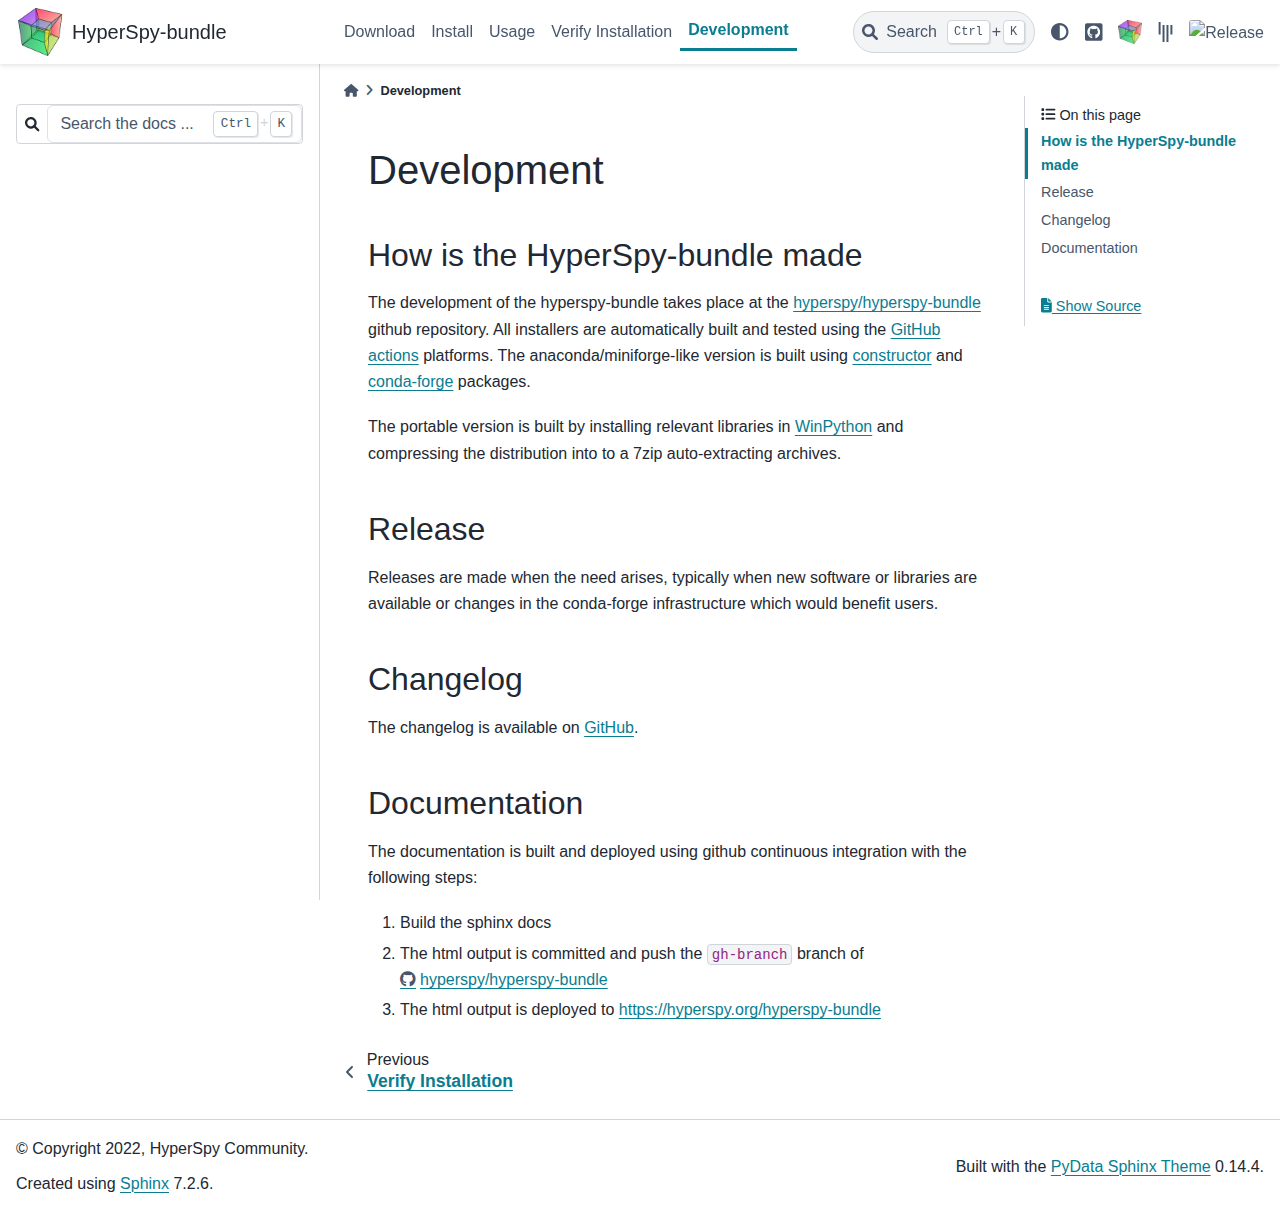
==== contribute.html @ 53e67524 "Update docs build" ====
<!DOCTYPE html>


<html lang="en" data-content_root="./" >

  <head>
    <meta charset="utf-8" />
    <meta name="viewport" content="width=device-width, initial-scale=1.0" /><meta name="viewport" content="width=device-width, initial-scale=1" />

    <title>Development &#8212; hyperspy-bundle  documentation</title>
  
  
  
  <script data-cfasync="false">
    document.documentElement.dataset.mode = localStorage.getItem("mode") || "";
    document.documentElement.dataset.theme = localStorage.getItem("theme") || "light";
  </script>
  
  <!-- Loaded before other Sphinx assets -->
  <link href="_static/styles/theme.css?digest=5b4479735964841361fd" rel="stylesheet" />
<link href="_static/styles/bootstrap.css?digest=5b4479735964841361fd" rel="stylesheet" />
<link href="_static/styles/pydata-sphinx-theme.css?digest=5b4479735964841361fd" rel="stylesheet" />

  
  <link href="_static/vendor/fontawesome/6.1.2/css/all.min.css?digest=5b4479735964841361fd" rel="stylesheet" />
  <link rel="preload" as="font" type="font/woff2" crossorigin href="_static/vendor/fontawesome/6.1.2/webfonts/fa-solid-900.woff2" />
<link rel="preload" as="font" type="font/woff2" crossorigin href="_static/vendor/fontawesome/6.1.2/webfonts/fa-brands-400.woff2" />
<link rel="preload" as="font" type="font/woff2" crossorigin href="_static/vendor/fontawesome/6.1.2/webfonts/fa-regular-400.woff2" />

    <link rel="stylesheet" type="text/css" href="_static/pygments.css?v=a746c00c" />
    <link rel="stylesheet" type="text/css" href="_static/custom-styles.css?v=cebb11ac" />
  
  <!-- Pre-loaded scripts that we'll load fully later -->
  <link rel="preload" as="script" href="_static/scripts/bootstrap.js?digest=5b4479735964841361fd" />
<link rel="preload" as="script" href="_static/scripts/pydata-sphinx-theme.js?digest=5b4479735964841361fd" />
  <script src="_static/vendor/fontawesome/6.1.2/js/all.min.js?digest=5b4479735964841361fd"></script>

    <script src="_static/documentation_options.js?v=5929fcd5"></script>
    <script src="_static/doctools.js?v=888ff710"></script>
    <script src="_static/sphinx_highlight.js?v=dc90522c"></script>
    <script>DOCUMENTATION_OPTIONS.pagename = 'contribute';</script>
    <link rel="icon" href="_static/hyperspy.ico"/>
    <link rel="index" title="Index" href="genindex.html" />
    <link rel="search" title="Search" href="search.html" />
    <link rel="prev" title="Verify Installation" href="verify.html" />
  <meta name="viewport" content="width=device-width, initial-scale=1"/>
  <meta name="docsearch:language" content="en"/>
  </head>
  
  
  <body data-bs-spy="scroll" data-bs-target=".bd-toc-nav" data-offset="180" data-bs-root-margin="0px 0px -60%" data-default-mode="">

  
  
  <a class="skip-link" href="#main-content">Skip to main content</a>
  
  <div id="pst-scroll-pixel-helper"></div>

  
  <button type="button" class="btn rounded-pill" id="pst-back-to-top">
    <i class="fa-solid fa-arrow-up"></i>
    Back to top
  </button>

  
  <input type="checkbox"
          class="sidebar-toggle"
          name="__primary"
          id="__primary"/>
  <label class="overlay overlay-primary" for="__primary"></label>
  
  <input type="checkbox"
          class="sidebar-toggle"
          name="__secondary"
          id="__secondary"/>
  <label class="overlay overlay-secondary" for="__secondary"></label>
  
  <div class="search-button__wrapper">
    <div class="search-button__overlay"></div>
    <div class="search-button__search-container">
<form class="bd-search d-flex align-items-center"
      action="search.html"
      method="get">
  <i class="fa-solid fa-magnifying-glass"></i>
  <input type="search"
         class="form-control"
         name="q"
         id="search-input"
         placeholder="Search the docs ..."
         aria-label="Search the docs ..."
         autocomplete="off"
         autocorrect="off"
         autocapitalize="off"
         spellcheck="false"/>
  <span class="search-button__kbd-shortcut"><kbd class="kbd-shortcut__modifier">Ctrl</kbd>+<kbd>K</kbd></span>
</form></div>
  </div>
  
    <nav class="bd-header navbar navbar-expand-lg bd-navbar">
<div class="bd-header__inner bd-page-width">
  <label class="sidebar-toggle primary-toggle" for="__primary">
    <span class="fa-solid fa-bars"></span>
  </label>
  
  
  <div class="col-lg-3 navbar-header-items__start">
    
      <div class="navbar-item">

  

<a class="navbar-brand logo" href="index.html">
  
  
  
  
  
    
    
      
    
    
    <img src="_static/hyperspy_logo.png" class="logo__image only-light" alt=""/>
    <script>document.write(`<img src="_static/hyperspy_logo.png" class="logo__image only-dark" alt=""/>`);</script>
  
  
    <p class="title logo__title">HyperSpy-bundle</p>
  
</a></div>
    
  </div>
  
  <div class="col-lg-9 navbar-header-items">
    
    <div class="me-auto navbar-header-items__center">
      
        <div class="navbar-item">
<nav class="navbar-nav">
  <p class="sidebar-header-items__title"
     role="heading"
     aria-level="1"
     aria-label="Site Navigation">
    Site Navigation
  </p>
  <ul class="bd-navbar-elements navbar-nav">
    
                    <li class="nav-item">
                      <a class="nav-link nav-internal" href="download.html">
                        Download
                      </a>
                    </li>
                

                    <li class="nav-item">
                      <a class="nav-link nav-internal" href="install.html">
                        Install
                      </a>
                    </li>
                

                    <li class="nav-item">
                      <a class="nav-link nav-internal" href="usage.html">
                        Usage
                      </a>
                    </li>
                

                    <li class="nav-item">
                      <a class="nav-link nav-internal" href="verify.html">
                        Verify Installation
                      </a>
                    </li>
                

                    <li class="nav-item current active">
                      <a class="nav-link nav-internal" href="#">
                        Development
                      </a>
                    </li>
                
  </ul>
</nav></div>
      
    </div>
    
    
    <div class="navbar-header-items__end">
      
        <div class="navbar-item navbar-persistent--container">
          

 <script>
 document.write(`
   <button class="btn navbar-btn search-button-field search-button__button" title="Search" aria-label="Search" data-bs-placement="bottom" data-bs-toggle="tooltip">
    <i class="fa-solid fa-magnifying-glass"></i>
    <span class="search-button__default-text">Search</span>
    <span class="search-button__kbd-shortcut"><kbd class="kbd-shortcut__modifier">Ctrl</kbd>+<kbd class="kbd-shortcut__modifier">K</kbd></span>
   </button>
 `);
 </script>
        </div>
      
      
        <div class="navbar-item">

<script>
document.write(`
  <button class="btn btn-sm navbar-btn theme-switch-button" title="light/dark" aria-label="light/dark" data-bs-placement="bottom" data-bs-toggle="tooltip">
    <span class="theme-switch nav-link" data-mode="light"><i class="fa-solid fa-sun fa-lg"></i></span>
    <span class="theme-switch nav-link" data-mode="dark"><i class="fa-solid fa-moon fa-lg"></i></span>
    <span class="theme-switch nav-link" data-mode="auto"><i class="fa-solid fa-circle-half-stroke fa-lg"></i></span>
  </button>
`);
</script></div>
      
        <div class="navbar-item"><ul class="navbar-icon-links navbar-nav"
    aria-label="Icon Links">
        <li class="nav-item">
          
          
          
          
          
          
          
          
          <a href="https://github.com/hyperspy/hyperspy-bundle" title="GitHub" class="nav-link" rel="noopener" target="_blank" data-bs-toggle="tooltip" data-bs-placement="bottom"><span><i class="fa-brands fa-square-github fa-lg" aria-hidden="true"></i></span>
            <span class="sr-only">GitHub</span></a>
        </li>
        <li class="nav-item">
          
          
          
          
          
          
          
          
          <a href="https://hyperspy.org" title="HyperSpy" class="nav-link" rel="noopener" target="_blank" data-bs-toggle="tooltip" data-bs-placement="bottom"><img src="_static/hyperspy.ico" class="icon-link-image" alt="HyperSpy"/></a>
        </li>
        <li class="nav-item">
          
          
          
          
          
          
          
          
          <a href="https://gitter.im/hyperspy/hyperspy" title="Gitter" class="nav-link" rel="noopener" target="_blank" data-bs-toggle="tooltip" data-bs-placement="bottom"><span><i class="fab fa-gitter fa-lg" aria-hidden="true"></i></span>
            <span class="sr-only">Gitter</span></a>
        </li>
        <li class="nav-item">
          
          
          
          
          
          
          
          
          <a href="https://github.com/hyperspy/hyperspy-bundle/releases" title="Release" class="nav-link" rel="noopener" target="_blank" data-bs-toggle="tooltip" data-bs-placement="bottom"><img src="https://img.shields.io/github/v/release/hyperspy/hyperspy-bundle" class="icon-link-image" alt="Release"/></a>
        </li>
</ul></div>
      
    </div>
    
  </div>
  
  
    <div class="navbar-persistent--mobile">

 <script>
 document.write(`
   <button class="btn navbar-btn search-button-field search-button__button" title="Search" aria-label="Search" data-bs-placement="bottom" data-bs-toggle="tooltip">
    <i class="fa-solid fa-magnifying-glass"></i>
    <span class="search-button__default-text">Search</span>
    <span class="search-button__kbd-shortcut"><kbd class="kbd-shortcut__modifier">Ctrl</kbd>+<kbd class="kbd-shortcut__modifier">K</kbd></span>
   </button>
 `);
 </script>
    </div>
  

  
    <label class="sidebar-toggle secondary-toggle" for="__secondary" tabindex="0">
      <span class="fa-solid fa-outdent"></span>
    </label>
  
</div>

    </nav>
  
  <div class="bd-container">
    <div class="bd-container__inner bd-page-width">
      
      <div class="bd-sidebar-primary bd-sidebar">
        

  
  <div class="sidebar-header-items sidebar-primary__section">
    
    
      <div class="sidebar-header-items__center">
        
          <div class="navbar-item">
<nav class="navbar-nav">
  <p class="sidebar-header-items__title"
     role="heading"
     aria-level="1"
     aria-label="Site Navigation">
    Site Navigation
  </p>
  <ul class="bd-navbar-elements navbar-nav">
    
                    <li class="nav-item">
                      <a class="nav-link nav-internal" href="download.html">
                        Download
                      </a>
                    </li>
                

                    <li class="nav-item">
                      <a class="nav-link nav-internal" href="install.html">
                        Install
                      </a>
                    </li>
                

                    <li class="nav-item">
                      <a class="nav-link nav-internal" href="usage.html">
                        Usage
                      </a>
                    </li>
                

                    <li class="nav-item">
                      <a class="nav-link nav-internal" href="verify.html">
                        Verify Installation
                      </a>
                    </li>
                

                    <li class="nav-item current active">
                      <a class="nav-link nav-internal" href="#">
                        Development
                      </a>
                    </li>
                
  </ul>
</nav></div>
        
      </div>
    
    
    
      <div class="sidebar-header-items__end">
        
          <div class="navbar-item">

<script>
document.write(`
  <button class="btn btn-sm navbar-btn theme-switch-button" title="light/dark" aria-label="light/dark" data-bs-placement="bottom" data-bs-toggle="tooltip">
    <span class="theme-switch nav-link" data-mode="light"><i class="fa-solid fa-sun fa-lg"></i></span>
    <span class="theme-switch nav-link" data-mode="dark"><i class="fa-solid fa-moon fa-lg"></i></span>
    <span class="theme-switch nav-link" data-mode="auto"><i class="fa-solid fa-circle-half-stroke fa-lg"></i></span>
  </button>
`);
</script></div>
        
          <div class="navbar-item"><ul class="navbar-icon-links navbar-nav"
    aria-label="Icon Links">
        <li class="nav-item">
          
          
          
          
          
          
          
          
          <a href="https://github.com/hyperspy/hyperspy-bundle" title="GitHub" class="nav-link" rel="noopener" target="_blank" data-bs-toggle="tooltip" data-bs-placement="bottom"><span><i class="fa-brands fa-square-github fa-lg" aria-hidden="true"></i></span>
            <span class="sr-only">GitHub</span></a>
        </li>
        <li class="nav-item">
          
          
          
          
          
          
          
          
          <a href="https://hyperspy.org" title="HyperSpy" class="nav-link" rel="noopener" target="_blank" data-bs-toggle="tooltip" data-bs-placement="bottom"><img src="_static/hyperspy.ico" class="icon-link-image" alt="HyperSpy"/></a>
        </li>
        <li class="nav-item">
          
          
          
          
          
          
          
          
          <a href="https://gitter.im/hyperspy/hyperspy" title="Gitter" class="nav-link" rel="noopener" target="_blank" data-bs-toggle="tooltip" data-bs-placement="bottom"><span><i class="fab fa-gitter fa-lg" aria-hidden="true"></i></span>
            <span class="sr-only">Gitter</span></a>
        </li>
        <li class="nav-item">
          
          
          
          
          
          
          
          
          <a href="https://github.com/hyperspy/hyperspy-bundle/releases" title="Release" class="nav-link" rel="noopener" target="_blank" data-bs-toggle="tooltip" data-bs-placement="bottom"><img src="https://img.shields.io/github/v/release/hyperspy/hyperspy-bundle" class="icon-link-image" alt="Release"/></a>
        </li>
</ul></div>
        
      </div>
    
  </div>
  
    <div class="sidebar-primary-items__start sidebar-primary__section">
        <div class="sidebar-primary-item">
<form class="bd-search d-flex align-items-center"
      action="search.html"
      method="get">
  <i class="fa-solid fa-magnifying-glass"></i>
  <input type="search"
         class="form-control"
         name="q"
         id="search-input"
         placeholder="Search the docs ..."
         aria-label="Search the docs ..."
         autocomplete="off"
         autocorrect="off"
         autocapitalize="off"
         spellcheck="false"/>
  <span class="search-button__kbd-shortcut"><kbd class="kbd-shortcut__modifier">Ctrl</kbd>+<kbd>K</kbd></span>
</form></div>
    </div>
  
  
  <div class="sidebar-primary-items__end sidebar-primary__section">
  </div>
  
  <div id="rtd-footer-container"></div>


      </div>
      
      <main id="main-content" class="bd-main">
        
        
          <div class="bd-content">
            <div class="bd-article-container">
              
              <div class="bd-header-article">
<div class="header-article-items header-article__inner">
  
    <div class="header-article-items__start">
      
        <div class="header-article-item">



<nav aria-label="Breadcrumb">
  <ul class="bd-breadcrumbs">
    
    <li class="breadcrumb-item breadcrumb-home">
      <a href="index.html" class="nav-link" aria-label="Home">
        <i class="fa-solid fa-home"></i>
      </a>
    </li>
    <li class="breadcrumb-item active" aria-current="page">Development</li>
  </ul>
</nav>
</div>
      
    </div>
  
  
</div>
</div>
              
              
              
                
<div id="searchbox"></div>
                <article class="bd-article" role="main">
                  
  <section id="development">
<span id="contribute-label"></span><h1>Development<a class="headerlink" href="#development" title="Link to this heading">#</a></h1>
<section id="how-is-the-hyperspy-bundle-made">
<h2>How is the HyperSpy-bundle made<a class="headerlink" href="#how-is-the-hyperspy-bundle-made" title="Link to this heading">#</a></h2>
<p>The development of the hyperspy-bundle takes place at the
<a class="reference external" href="https://github.com/hyperspy/hyperspy-bundle">hyperspy/hyperspy-bundle</a> github
repository.
All installers are automatically built and tested using the
<a class="reference external" href="https://github.com/hyperspy/hyperspy-bundle/actions">GitHub actions</a> platforms.
The anaconda/miniforge-like version is built using
<a class="reference external" href="https://github.com/conda/constructor">constructor</a> and
<a class="reference external" href="https://conda-forge.org/">conda-forge</a> packages.</p>
<p>The portable version is built by installing relevant libraries in
<a class="reference external" href="https://winpython.github.io/">WinPython</a> and compressing the distribution into to a 7zip auto-extracting archives.</p>
</section>
<section id="release">
<h2>Release<a class="headerlink" href="#release" title="Link to this heading">#</a></h2>
<p>Releases are made when the need arises, typically when new software or libraries are
available or changes in the conda-forge infrastructure which would benefit users.</p>
</section>
<section id="changelog">
<h2>Changelog<a class="headerlink" href="#changelog" title="Link to this heading">#</a></h2>
<p>The changelog is available on <a class="reference external" href="https://github.com/hyperspy/hyperspy-bundle/releases">GitHub</a>.</p>
</section>
<section id="documentation">
<h2>Documentation<a class="headerlink" href="#documentation" title="Link to this heading">#</a></h2>
<p>The documentation is built and deployed using github continuous integration with the following steps:</p>
<ol class="arabic simple">
<li><p>Build the sphinx docs</p></li>
<li><p>The html output is committed and push the <code class="docutils literal notranslate"><span class="pre">gh-branch</span></code> branch of <a class="github reference external" href="https://github.com/hyperspy/hyperspy-bundle">hyperspy/hyperspy-bundle</a></p></li>
<li><p>The html output is deployed to <a class="reference external" href="https://hyperspy.org/hyperspy-bundle">https://hyperspy.org/hyperspy-bundle</a></p></li>
</ol>
</section>
</section>


                </article>
              
              
              
              
              
                <footer class="prev-next-footer">
                  
<div class="prev-next-area">
    <a class="left-prev"
       href="verify.html"
       title="previous page">
      <i class="fa-solid fa-angle-left"></i>
      <div class="prev-next-info">
        <p class="prev-next-subtitle">previous</p>
        <p class="prev-next-title">Verify Installation</p>
      </div>
    </a>
</div>
                </footer>
              
            </div>
            
            
              
                <div class="bd-sidebar-secondary bd-toc"><div class="sidebar-secondary-items sidebar-secondary__inner">

  <div class="sidebar-secondary-item">

  <div class="page-toc tocsection onthispage">
    <i class="fa-solid fa-list"></i> On this page
  </div>
  <nav class="bd-toc-nav page-toc">
    <ul class="visible nav section-nav flex-column">
<li class="toc-h2 nav-item toc-entry"><a class="reference internal nav-link" href="#how-is-the-hyperspy-bundle-made">How is the HyperSpy-bundle made</a></li>
<li class="toc-h2 nav-item toc-entry"><a class="reference internal nav-link" href="#release">Release</a></li>
<li class="toc-h2 nav-item toc-entry"><a class="reference internal nav-link" href="#changelog">Changelog</a></li>
<li class="toc-h2 nav-item toc-entry"><a class="reference internal nav-link" href="#documentation">Documentation</a></li>
</ul>
  </nav></div>

  <div class="sidebar-secondary-item">

  <div class="tocsection sourcelink">
    <a href="_sources/contribute.rst.txt">
      <i class="fa-solid fa-file-lines"></i> Show Source
    </a>
  </div>
</div>

</div></div>
              
            
          </div>
          <footer class="bd-footer-content">
            
          </footer>
        
      </main>
    </div>
  </div>
  
  <!-- Scripts loaded after <body> so the DOM is not blocked -->
  <script src="_static/scripts/bootstrap.js?digest=5b4479735964841361fd"></script>
<script src="_static/scripts/pydata-sphinx-theme.js?digest=5b4479735964841361fd"></script>

  <footer class="bd-footer">
<div class="bd-footer__inner bd-page-width">
  
    <div class="footer-items__start">
      
        <div class="footer-item">

  <p class="copyright">
    
      © Copyright 2022, HyperSpy Community.
      <br/>
    
  </p>
</div>
      
        <div class="footer-item">

  <p class="sphinx-version">
    Created using <a href="https://www.sphinx-doc.org/">Sphinx</a> 7.2.6.
    <br/>
  </p>
</div>
      
    </div>
  
  
  
    <div class="footer-items__end">
      
        <div class="footer-item">
<p class="theme-version">
  Built with the <a href="https://pydata-sphinx-theme.readthedocs.io/en/stable/index.html">PyData Sphinx Theme</a> 0.14.4.
</p></div>
      
    </div>
  
</div>

  </footer>
  </body>
</html>
---- _static/styles/theme.css ----
/* Provided by Sphinx's 'basic' theme, and included in the final set of assets */
@import "../basic.css";
---- _static/styles/pydata-sphinx-theme.css ----
html{--pst-header-height:4rem;--pst-header-article-height:calc(var(--pst-header-height)*2/3);--pst-sidebar-secondary:17rem;--pst-font-size-base:1rem;--pst-font-size-h1:2.5rem;--pst-font-size-h2:2rem;--pst-font-size-h3:1.75rem;--pst-font-size-h4:1.5rem;--pst-font-size-h5:1.25rem;--pst-font-size-h6:1.1rem;--pst-font-size-milli:0.9rem;--pst-sidebar-font-size:0.9rem;--pst-sidebar-font-size-mobile:1.1rem;--pst-sidebar-header-font-size:1.2rem;--pst-sidebar-header-font-weight:600;--pst-admonition-font-weight-heading:600;--pst-font-weight-caption:300;--pst-font-weight-heading:400;--pst-font-family-base-system:-apple-system,BlinkMacSystemFont,Segoe UI,"Helvetica Neue",Arial,sans-serif,Apple Color Emoji,Segoe UI Emoji,Segoe UI Symbol;--pst-font-family-monospace-system:"SFMono-Regular",Menlo,Consolas,Monaco,Liberation Mono,Lucida Console,monospace;--pst-font-family-base:var(--pst-font-family-base-system);--pst-font-family-heading:var(--pst-font-family-base-system);--pst-font-family-monospace:var(--pst-font-family-monospace-system);--pst-font-size-icon:1.5rem;--pst-icon-check-circle:"";--pst-icon-info-circle:"";--pst-icon-exclamation-triangle:"";--pst-icon-exclamation-circle:"";--pst-icon-times-circle:"";--pst-icon-lightbulb:"";--pst-icon-download:"";--pst-icon-angle-left:"";--pst-icon-angle-right:"";--pst-icon-external-link:"";--pst-icon-search-minus:"";--pst-icon-github:"";--pst-icon-gitlab:"";--pst-icon-share:"";--pst-icon-bell:"";--pst-icon-pencil:"";--pst-breadcrumb-divider:"";--pst-icon-admonition-default:var(--pst-icon-bell);--pst-icon-admonition-note:var(--pst-icon-info-circle);--pst-icon-admonition-attention:var(--pst-icon-exclamation-circle);--pst-icon-admonition-caution:var(--pst-icon-exclamation-triangle);--pst-icon-admonition-warning:var(--pst-icon-exclamation-triangle);--pst-icon-admonition-danger:var(--pst-icon-exclamation-triangle);--pst-icon-admonition-error:var(--pst-icon-times-circle);--pst-icon-admonition-hint:var(--pst-icon-lightbulb);--pst-icon-admonition-tip:var(--pst-icon-lightbulb);--pst-icon-admonition-important:var(--pst-icon-exclamation-circle);--pst-icon-admonition-seealso:var(--pst-icon-share);--pst-icon-admonition-todo:var(--pst-icon-pencil);--pst-icon-versionmodified-default:var(--pst-icon-exclamation-circle);--pst-icon-versionmodified-added:var(--pst-icon-exclamation-circle);--pst-icon-versionmodified-changed:var(--pst-icon-exclamation-circle);--pst-icon-versionmodified-deprecated:var(--pst-icon-exclamation-circle);font-size:var(--pst-font-size-base);scroll-padding-top:calc(var(--pst-header-height) + 1rem)}body{background-color:var(--pst-color-background);color:var(--pst-color-text-base);display:flex;flex-direction:column;font-family:var(--pst-font-family-base);font-weight:400;line-height:1.65;min-height:100vh}body::-webkit-scrollbar-track{background:var(--pst-color-background)}p{color:var(--pst-color-text-base);font-size:1em;margin-bottom:1.15rem}p.rubric{border-bottom:1px solid var(--pst-color-border)}p.centered{text-align:center}a{word-wrap:break-word;color:var(--pst-color-link);text-decoration:underline;text-decoration-thickness:max(1px,.0625rem);text-underline-offset:.1578em}a:hover{text-decoration-skip:none;color:var(--pst-color-link-hover);text-decoration-skip-ink:none;text-decoration-thickness:max(3px,.1875rem,.12em)}a:active,a:visited{color:var(--pst-color-link)}a:visited:hover{color:var(--pst-color-link-hover)}a:focus-visible{outline:2px solid var(--pst-color-accent)}a.headerlink{color:var(--pst-color-secondary);font-size:.8em;margin-left:.2em;opacity:.7;padding:0 4px;text-decoration:none;transition:all .2s ease-out;user-select:none}a.headerlink:hover{opacity:1}a.github:before,a.gitlab:before{color:var(--pst-color-text-muted);font:var(--fa-font-brands);margin-right:.25rem}a.github:before{content:var(--pst-icon-github)}a.gitlab:before{content:var(--pst-icon-gitlab)}.heading-style,h1,h2,h3,h4,h5,h6{font-family:var(--pst-font-family-heading);font-weight:var(--pst-font-weight-heading);line-height:1.15;margin:2.75rem 0 1.05rem}h1{font-size:var(--pst-font-size-h1);margin-top:0}h1,h2{color:var(--pst-heading-color)}h2{font-size:var(--pst-font-size-h2)}h3{font-size:var(--pst-font-size-h3)}h3,h4{color:var(--pst-heading-color)}h4{font-size:var(--pst-font-size-h4)}h5{font-size:var(--pst-font-size-h5)}h5,h6{color:var(--pst-color-text-base)}h6{font-size:var(--pst-font-size-h6)}.text_small,small{font-size:var(--pst-font-size-milli)}hr{border:0;border-top:1px solid var(--pst-color-border)}code,kbd,pre,samp{font-family:var(--pst-font-family-monospace)}kbd{background-color:var(--pst-color-on-background);color:var(--pst-color-text-muted)}kbd:not(.compound){border:1px solid var(--pst-color-border);box-shadow:1px 1px 1px var(--pst-color-shadow);margin:0 .1rem;padding:.1rem .4rem}code{color:var(--pst-color-inline-code)}pre{background-color:var(--pst-color-surface);border:1px solid var(--pst-color-border);border-radius:.25rem;color:var(--pst-color-text-base);line-height:1.2em;margin:1.5em 0;padding:1rem}pre .linenos{opacity:.8;padding-right:10px}#pst-back-to-top{background-color:var(--pst-color-secondary);border:none;color:var(--pst-color-secondary-text);display:none;left:50vw;position:fixed;top:80vh;transform:translate(-50%);z-index:1080}.skip-link{background-color:var(--pst-color-warning);border-bottom:1px solid var(--pst-color-border);color:var(--pst-color-warning-text)!important;left:0;padding:.5rem;position:fixed;right:0;text-align:center;top:0;transform:translateY(-100%);transition:transform .15s ease-in-out;z-index:1055}.skip-link:focus{outline:3px solid #14181e;transform:translateY(0)}.bd-container{display:flex;flex-grow:1;justify-content:center}.bd-container .bd-container__inner{display:flex}.bd-page-width{width:100%}@media(min-width:960px){.bd-page-width{max-width:88rem}}.bd-header-announcement,.bd-header-version-warning{align-items:center;display:flex;justify-content:center;min-height:3rem;padding:.5rem 12.5%;position:relative;text-align:center;width:100%}@media(max-width:959.98px){.bd-header-announcement,.bd-header-version-warning{padding:.5rem 2%}}.bd-header-announcement p,.bd-header-version-warning p{font-weight:700;margin:0}.bd-header-announcement:after,.bd-header-version-warning:after{content:"";height:100%;left:0;position:absolute;top:0;width:100%;z-index:-1}.bd-header-announcement:empty,.bd-header-version-warning:empty{display:none}.bd-header-announcement a,.bd-header-version-warning a{color:var(--pst-color-inline-code-links)}.bd-header-announcement:after{background-color:var(--pst-color-secondary-bg)}.bd-header-version-warning:after{background-color:var(--pst-color-danger-bg)}.bd-main{display:flex;flex-direction:column;flex-grow:1;min-width:0}.bd-main .bd-content{display:flex;height:100%;justify-content:center}.bd-main .bd-content .bd-article-container{display:flex;flex-direction:column;justify-content:start;max-width:60em;overflow-x:auto;padding:1rem;width:100%}@media(min-width:1200px){.bd-main .bd-content .bd-article-container .bd-article{padding-left:2rem;padding-top:1.5rem}}.bd-footer{border-top:1px solid var(--pst-color-border);width:100%}.bd-footer .bd-footer__inner{display:flex;flex-grow:1;margin:auto;padding:1rem}.bd-footer .footer-items__center,.bd-footer .footer-items__end,.bd-footer .footer-items__start{display:flex;flex-direction:column;flex-grow:1;gap:.5rem;justify-content:center}.bd-footer .footer-items__center{text-align:center}.bd-footer .footer-items__end{text-align:end}.bd-footer .footer-item p{margin-bottom:0}.bd-footer-article{margin-top:auto}.bd-footer-article .footer-article-items{display:flex;flex-direction:column}.bd-footer-content .footer-content-items{display:flex;flex-direction:column;margin-top:auto}.bd-header{background:var(--pst-color-on-background)!important;box-shadow:0 .125rem .25rem 0 var(--pst-color-shadow);justify-content:center;max-width:100vw;padding:0;position:sticky;top:0;width:100%;z-index:1030}.bd-header .bd-header__inner{align-items:center;display:flex;height:fit-content;padding-left:1rem;padding-right:1rem}.bd-header .navbar-item{align-items:center;display:flex;height:var(--pst-header-height);max-height:var(--pst-header-height)}.bd-header .navbar-header-items{flex-shrink:1}@media(min-width:960px){.bd-header .navbar-header-items{display:flex;flex-grow:1;padding:0 0 0 .5rem}}.bd-header .navbar-header-items__center,.bd-header .navbar-header-items__end,.bd-header .navbar-header-items__start{align-items:center;display:flex;flex-flow:wrap;row-gap:0}.bd-header .navbar-header-items__center,.bd-header .navbar-header-items__end{column-gap:1rem}.bd-header .navbar-header-items__start{flex-shrink:0;gap:.5rem;margin-right:auto}.bd-header .navbar-header-items__end{justify-content:end}.bd-header .navbar-nav{display:flex}@media(min-width:960px){.bd-header .navbar-nav{align-items:center}}.bd-header .navbar-nav li a.nav-link{color:var(--pst-color-text-muted);text-decoration:none}.bd-header .navbar-nav li a.nav-link:hover{text-decoration-skip:none;color:var(--pst-color-link-hover);text-decoration:underline;text-decoration-skip-ink:none;text-decoration-thickness:max(1px,.0625rem);text-decoration-thickness:max(3px,.1875rem,.12em);text-underline-offset:.1578em}.bd-header .navbar-nav li a.nav-link:focus-visible{outline:2px solid var(--pst-color-accent)}.bd-header .navbar-nav>.current>.nav-link{border-bottom:max(3px,.1875rem,.12em) solid var(--pst-color-primary);color:var(--pst-color-primary);font-weight:600}.bd-header .navbar-nav .dropdown button{border:none;color:var(--pst-color-text-muted);display:unset}.bd-header .navbar-nav .dropdown button:hover{text-decoration-skip:none;color:var(--pst-color-link-hover);text-decoration:underline;text-decoration-skip-ink:none;text-decoration-thickness:max(1px,.0625rem);text-decoration-thickness:max(3px,.1875rem,.12em);text-underline-offset:.1578em}.bd-header .navbar-nav .dropdown button:focus-visible{outline:2px solid var(--pst-color-accent)}.bd-header .navbar-nav .dropdown .dropdown-menu{background-color:var(--pst-color-on-background);border:1px solid var(--pst-color-border);box-shadow:0 0 .3rem .1rem var(--pst-color-shadow);margin:.5rem 0;min-width:20rem;padding:.5rem 0;z-index:1070}.bd-header .navbar-nav .dropdown .dropdown-menu .dropdown-item{padding:.25rem 1.5rem}.bd-header .navbar-nav .dropdown .dropdown-menu .dropdown-item:focus:not(:hover):not(:active){background-color:inherit}.bd-header .navbar-nav .dropdown .dropdown-menu:not(.show){display:none}@media(min-width:960px){.navbar-center-items .navbar-item{display:inline-block}}.nav-link{transition:none}.nav-link:hover{text-decoration-skip:none;color:var(--pst-color-link-hover);text-decoration:underline;text-decoration-skip-ink:none;text-decoration-thickness:max(1px,.0625rem);text-decoration-thickness:max(3px,.1875rem,.12em);text-underline-offset:.1578em}.nav-link.nav-external:after{content:var(--pst-icon-external-link);font:var(--fa-font-solid);font-size:.75em;margin-left:.3em}.bd-navbar-elements li.nav-item i{font-size:.7rem;padding-left:2px;vertical-align:middle}.bd-header label.sidebar-toggle{align-items:center;color:var(--pst-color-muted);cursor:pointer;display:flex;font-size:var(--pst-font-size-icon);margin-bottom:0;padding-bottom:.25rem}.bd-header label.primary-toggle{margin-right:1rem}@media(min-width:960px){.bd-header label.primary-toggle{display:none}}.bd-header label.secondary-toggle{margin-left:1rem}@media(min-width:1200px){.bd-header label.secondary-toggle{display:none}}.bd-header label:hover{box-shadow:0 max(3px,.1875rem,.12em) 0 var(--pst-color-link-hover);color:var(--pst-color-link-hover)}.bd-header label:focus-visible{outline:2px solid var(--pst-color-accent)}.bd-header .navbar-header-items{display:none}@media(min-width:960px){.bd-header .navbar-header-items{display:inherit}}.navbar-persistent--mobile{margin-left:auto}@media(min-width:960px){.navbar-persistent--mobile{display:none}}.navbar-persistent--container{display:none}@media(min-width:960px){.navbar-persistent--container{display:flex}}.header-article__inner{display:flex;padding:0 .5rem}.header-article__inner .header-article-item{height:var(--pst-header-article-height);min-height:var(--pst-header-article-height)}.header-article__inner .header-article-items__end,.header-article__inner .header-article-items__start{align-items:start;display:flex;gap:.5rem}.header-article__inner .header-article-items__end{margin-left:auto}.bd-sidebar-primary{background-color:var(--pst-color-background);border-right:1px solid var(--pst-color-border);display:flex;flex:0 0 auto;flex-direction:column;font-size:var(--pst-sidebar-font-size-mobile);gap:1rem;max-height:calc(100vh - var(--pst-header-height));overflow-y:auto;padding:2rem 1rem 1rem;position:sticky;top:var(--pst-header-height);width:25%}@media(min-width:960px){.bd-sidebar-primary{font-size:var(--pst-sidebar-font-size)}}.bd-sidebar-primary .nav-link{font-size:var(--pst-sidebar-font-size-mobile)}.bd-sidebar-primary.no-sidebar{border-right:0}@media(min-width:960px){.bd-sidebar-primary.hide-on-wide{display:none}}.bd-sidebar-primary h1,.bd-sidebar-primary h2,.bd-sidebar-primary h3,.bd-sidebar-primary h4{color:var(--pst-color-text-base)}.bd-sidebar-primary .sidebar-primary-items__end .sidebar-primary-item,.bd-sidebar-primary .sidebar-primary-items__start .sidebar-primary-item{padding:.5rem 0}.bd-sidebar-primary .sidebar-header-items{display:flex;flex-direction:column}.bd-sidebar-primary .sidebar-header-items .sidebar-header-items__title{color:var(--pst-color-text-base);font-size:var(--pst-sidebar-header-font-size);font-weight:var(--pst-sidebar-header-font-weight);margin-bottom:.5rem}.bd-sidebar-primary .sidebar-header-items .nav-item.dropdown button{display:none}.bd-sidebar-primary .sidebar-header-items .nav-item.dropdown .dropdown-menu{background-color:inherit;border:none;display:flex;flex-direction:column;font-size:inherit;margin:0;padding:0}.bd-sidebar-primary .sidebar-header-items .sidebar-header-items__center{display:flex;flex-direction:column}.bd-sidebar-primary .sidebar-header-items .sidebar-header-items__end{align-items:center;display:flex;gap:.5rem}@media(min-width:960px){.bd-sidebar-primary .sidebar-header-items{display:none}}.bd-sidebar-primary .sidebar-primary-items__start{border-top:1px solid var(--pst-color-border)}@media(min-width:960px){.bd-sidebar-primary .sidebar-primary-items__start{border-top:none}}.bd-sidebar-primary .sidebar-primary-items__end{margin-bottom:1em;margin-top:auto}.bd-sidebar-primary .list-caption{list-style:none;padding-left:0}.bd-sidebar-primary li{position:relative}.bd-sidebar-primary li.has-children>.reference{padding-right:30px}.bd-sidebar-primary label.toctree-toggle{align-items:center;cursor:pointer;display:flex;height:30px;justify-content:center;position:absolute;right:0;top:0;width:30px}.bd-sidebar-primary label.toctree-toggle:hover{background:var(--pst-color-surface)}.bd-sidebar-primary label.toctree-toggle i{display:inline-block;font-size:.75rem;text-align:center}.bd-sidebar-primary label.toctree-toggle i:hover{color:var(--pst-color-primary)}.bd-sidebar-primary .label-parts{height:100%;width:100%}.bd-sidebar-primary .label-parts:hover{background:none}.bd-sidebar-primary .label-parts i{position:absolute;right:0;top:.3em;width:30px}nav.bd-links{margin-right:-1rem}@media(min-width:960px){nav.bd-links{display:block}}nav.bd-links ul{list-style:none}nav.bd-links ul ul{padding:0 0 0 1rem}nav.bd-links li>a{box-shadow:none;color:var(--pst-color-text-muted);display:block;padding:.25rem .65rem;text-decoration:none}nav.bd-links li>a:hover{text-decoration-skip:none;background-color:transparent;text-decoration:underline;text-decoration-skip-ink:none;text-decoration-thickness:max(3px,.1875rem,.12em)}nav.bd-links li>a:active,nav.bd-links li>a:hover{color:var(--pst-color-link-hover)}nav.bd-links li>a.reference.external:after{content:var(--pst-icon-external-link);font:var(--fa-font-solid);font-size:.75em;margin-left:.3em}nav.bd-links .current>a{background-color:transparent;box-shadow:inset max(3px,.1875rem,.12em) 0 0 var(--pst-color-primary);color:var(--pst-color-primary);font-weight:600}nav.bd-links p.bd-links__title{font-size:var(--pst-sidebar-header-font-size)}nav.bd-links p.bd-links__title,nav.bd-links p.caption{font-weight:var(--pst-sidebar-header-font-weight);margin-bottom:.5rem}nav.bd-links p.caption{color:var(--pst-color-text-base);font-size:var(--pst-sidebar-font-size-mobile);margin-top:1.25rem;position:relative}nav.bd-links p.caption:first-child{margin-top:0}@media(min-width:960px){nav.bd-links p.caption{font-size:var(--pst-sidebar-font-size)}}.bd-sidebar-secondary{background-color:var(--pst-color-background);display:flex;flex-direction:column;flex-shrink:0;font-size:var(--pst-sidebar-font-size-mobile);max-height:calc(100vh - var(--pst-header-height));order:2;overflow-y:auto;padding:2rem 1rem 1rem;position:sticky;top:var(--pst-header-height);width:var(--pst-sidebar-secondary)}@media(min-width:1200px){.bd-sidebar-secondary{font-size:var(--pst-sidebar-font-size)}}.sidebar-secondary-item{padding:.5rem}@media(min-width:1200px){.sidebar-secondary-item{border-left:1px solid var(--pst-color-border);padding-left:1rem}}.sidebar-secondary-item i{padding-right:.5rem}input.sidebar-toggle{display:none}label.overlay{background-color:#000;height:0;left:0;opacity:.5;position:fixed;top:0;transition:opacity .2s ease-out;width:0;z-index:1050}input#__primary:checked+label.overlay.overlay-primary,input#__secondary:checked+label.overlay.overlay-secondary{height:100vh;width:100vw}input#__primary:checked~.bd-container .bd-sidebar-primary{margin-left:0;visibility:visible}input#__secondary:checked~.bd-container .bd-sidebar-secondary{margin-right:0;visibility:visible}@media(min-width:960px){label.sidebar-toggle.primary-toggle{display:none}input#__primary:checked+label.overlay.overlay-primary{height:0;width:0}.bd-sidebar-primary{margin-left:0;visibility:visible}}@media(max-width:959.98px){.bd-sidebar-primary{flex-grow:.75;height:100vh;left:0;margin-left:-75%;max-height:100vh;max-width:350px;position:fixed;top:0;transition:visibility .2s ease-out,margin .2s ease-out;visibility:hidden;width:75%;z-index:1055}}@media(max-width:1199.98px){.bd-sidebar-secondary{flex-grow:.75;height:100vh;margin-right:-75%;max-height:100vh;max-width:350px;position:fixed;right:0;top:0;transition:visibility .2s ease-out,margin .2s ease-out;visibility:hidden;width:75%;z-index:1055}}ul.bd-breadcrumbs{display:flex;flex-wrap:wrap;font-size:.8rem;list-style:none;padding-left:0}ul.bd-breadcrumbs li.breadcrumb-item{align-items:baseline;display:flex;font-weight:700}ul.bd-breadcrumbs li.breadcrumb-item a{color:var(--pst-color-text-muted);text-decoration:none}ul.bd-breadcrumbs li.breadcrumb-item a:hover{text-decoration-skip:none;color:var(--pst-color-link-hover);text-decoration:underline;text-decoration-skip-ink:none;text-decoration-thickness:max(1px,.0625rem);text-decoration-thickness:max(3px,.1875rem,.12em);text-underline-offset:.1578em}ul.bd-breadcrumbs li.breadcrumb-item a:focus-visible{outline:2px solid var(--pst-color-accent)}ul.bd-breadcrumbs li.breadcrumb-item:not(.breadcrumb-home):before{color:var(--pst-color-text-muted);content:var(--pst-breadcrumb-divider);font:var(--fa-font-solid);font-size:.8rem;padding:0 .5rem}.navbar-icon-links{column-gap:1rem;display:flex;flex-direction:row;flex-wrap:wrap}.navbar-icon-links li.nav-item a.nav-link{padding-left:0;padding-right:0}.navbar-icon-links li.nav-item a.nav-link:hover{box-shadow:0 max(3px,.1875rem,.12em) 0 var(--pst-color-link-hover);color:var(--pst-color-link-hover)}.navbar-icon-links a span{align-items:center;display:flex}.navbar-icon-links i.fa-brands,.navbar-icon-links i.fa-regular,.navbar-icon-links i.fa-solid{font-size:var(--pst-font-size-icon);font-style:normal;vertical-align:middle}.navbar-icon-links i.fa-square-twitter:before{color:#55acee}.navbar-icon-links i.fa-square-gitlab:before{color:#548}.navbar-icon-links i.fa-bitbucket:before{color:#0052cc}.navbar-icon-links img.icon-link-image{border-radius:.2rem;height:1.5em}.navbar-brand{align-items:center;display:flex;flex-shrink:0;gap:.5rem;height:var(--pst-header-height);margin:0;max-height:var(--pst-header-height);padding:.5rem 0;position:relative;width:auto}.navbar-brand p{margin-bottom:0}.navbar-brand img{height:100%;max-width:100%;width:auto}.navbar-brand a{text-decoration:none}.navbar-brand:hover:hover,.navbar-brand:visited:hover:hover{text-decoration-skip:none;color:var(--pst-color-link-hover);text-decoration:underline;text-decoration-skip-ink:none;text-decoration-thickness:max(1px,.0625rem);text-decoration-thickness:max(3px,.1875rem,.12em);text-underline-offset:.1578em}.navbar-nav ul{display:block;list-style:none}.navbar-nav ul ul{padding:0 0 0 1rem}.navbar-nav li{display:flex;flex-direction:column}.navbar-nav li a{align-items:center;color:var(--pst-color-text-muted);display:flex;height:100%;padding-bottom:.25rem;padding-top:.25rem;text-decoration:none}.navbar-nav li a:hover{text-decoration-skip:none;color:var(--pst-color-link-hover);text-decoration:underline;text-decoration-skip-ink:none;text-decoration-thickness:max(1px,.0625rem);text-decoration-thickness:max(3px,.1875rem,.12em);text-underline-offset:.1578em}.navbar-nav li a:focus-visible{outline:2px solid var(--pst-color-accent)}.navbar-nav .toctree-checkbox{display:none;position:absolute}.navbar-nav .toctree-checkbox~ul{display:none}.navbar-nav .toctree-checkbox~label i{transform:rotate(0deg)}.navbar-nav .toctree-checkbox:checked~ul{display:block}.navbar-nav .toctree-checkbox:checked~label i{transform:rotate(180deg)}.bd-header .navbar-nav>p.sidebar-header-items__title{display:none}.page-toc .section-nav{border-bottom:none;padding-left:0}.page-toc .section-nav ul{padding-left:1rem}.page-toc .nav-link{font-size:var(--pst-sidebar-font-size-mobile)}@media(min-width:1200px){.page-toc .nav-link{font-size:var(--pst-sidebar-font-size)}}.page-toc .onthispage{color:var(--pst-color-text-base);font-weight:var(--pst-sidebar-header-font-weight);margin-bottom:.5rem}.prev-next-area{width:100%}.prev-next-area p{line-height:1.3em;margin:0 .3em}.prev-next-area i{font-size:1.2em}.prev-next-area a{align-items:center;border:none;color:var(--pst-color-text-muted);display:flex;max-width:45%;overflow-x:hidden;padding:10px;text-decoration:none}.prev-next-area a p.prev-next-title{word-wrap:break-word;color:var(--pst-color-link);font-size:1.1em;font-weight:var(--pst-admonition-font-weight-heading);text-decoration:underline;text-decoration-thickness:max(1px,.0625rem);text-underline-offset:.1578em}.prev-next-area a p.prev-next-title:hover{text-decoration-skip:none;color:var(--pst-color-link-hover);text-decoration-skip-ink:none;text-decoration-thickness:max(3px,.1875rem,.12em)}.prev-next-area a p.prev-next-title:active,.prev-next-area a p.prev-next-title:visited{color:var(--pst-color-link)}.prev-next-area a p.prev-next-title:visited:hover{color:var(--pst-color-link-hover)}.prev-next-area a p.prev-next-title:focus-visible{outline:2px solid var(--pst-color-accent)}.prev-next-area a:hover p.prev-next-title:hover{text-decoration-skip:none;color:var(--pst-color-link-hover);text-decoration:underline;text-decoration-skip-ink:none;text-decoration-thickness:max(1px,.0625rem);text-decoration-thickness:max(3px,.1875rem,.12em);text-underline-offset:.1578em}.prev-next-area a:visited p.prev-next-title{color:var(--pst-color-link)}.prev-next-area a:visited p.prev-next-title:hover{color:var(--pst-color-link-hover)}.prev-next-area a .prev-next-info{flex-direction:column;margin:0 .5em}.prev-next-area a .prev-next-info .prev-next-subtitle{text-transform:capitalize}.prev-next-area a.left-prev{float:left}.prev-next-area a.right-next{float:right}.prev-next-area a.right-next div.prev-next-info{text-align:right}.bd-search{border:1px solid var(--pst-color-border);border-radius:.25rem;color:var(--pst-color-text-base);gap:.5rem;padding-left:.5rem;position:relative}.bd-search,.bd-search:active{background-color:var(--pst-color-background)}.bd-search:active{color:var(--pst-color-text-muted)}.bd-search .icon{color:var(--pst-color-border);left:25px;position:absolute}.bd-search .fa-solid.fa-magnifying-glass{color:var(--pst-color-text-muted);left:calc(1.25rem - .35em);position:absolute}.bd-search input::placeholder{color:var(--pst-color-text-muted)}.bd-search input::-webkit-search-cancel-button,.bd-search input::-webkit-search-decoration{-webkit-appearance:none;appearance:none}.bd-search .search-button__kbd-shortcut{color:var(--pst-color-border);display:flex;position:absolute;right:.5rem}.form-control{background-color:var(--pst-color-background);color:var(--pst-color-text-base)}.form-control:focus,.form-control:focus-visible{background-color:var(--pst-color-background);border:none;box-shadow:none;color:var(--pst-color-text-muted);outline:3px solid var(--pst-color-accent)}.search-button{align-content:center;align-items:center;border-radius:0;color:var(--pst-color-text-muted);display:flex;padding:0 0 .25rem}.search-button:hover{box-shadow:0 max(3px,.1875rem,.12em) 0 var(--pst-color-link-hover);color:var(--pst-color-link-hover)}.search-button:focus-visible{outline:2px solid var(--pst-color-accent)}.search-button i{font-size:1.3rem}.search-button__overlay,.search-button__search-container{display:none}.search-button__wrapper.show .search-button__search-container{display:flex;left:50%;margin-top:.5rem;max-width:800px;position:fixed;right:1rem;top:30%;transform:translate(-50%,-50%);width:90%;z-index:1055}.search-button__wrapper.show .search-button__overlay{background-color:#000;display:flex;height:100%;left:0;opacity:.5;position:fixed;top:0;width:100%;z-index:1050}.search-button__wrapper.show form.bd-search{flex-grow:1;padding-bottom:0;padding-top:0}.search-button__wrapper.show input,.search-button__wrapper.show svg{font-size:var(--pst-font-size-icon)}.search-button-field{align-items:center;background-color:var(--pst-color-surface);border:1px solid var(--pst-color-border);border-radius:1.5em;color:var(--pst-color-text-muted);display:inline-flex;padding:.5em}.search-button-field:hover{border:2px solid var(--pst-color-link-hover)}.search-button-field:focus-visible{border:2px solid var(--pst-color-accent)}.search-button-field .search-button__default-text{font-size:var(--bs-nav-link-font-size);font-weight:var(--bs-nav-link-font-weight);margin-left:.5em;margin-right:.5em}.search-button-field .kbd-shortcut__modifier{font-size:.75em}.search-button-field>*{align-items:center}.search-button-field>:not(svg){display:none}@media(min-width:960px){.search-button-field>:not(svg){display:flex}}div#searchbox p.highlight-link{box-shadow:0 .2rem .5rem var(--pst-color-shadow),0 0 .0625rem var(--pst-color-shadow)!important;margin:1rem 0;width:fit-content}@media(min-width:1200px){div#searchbox p.highlight-link{margin-left:2rem}}div#searchbox p.highlight-link a{background-color:var(--pst-color-primary);border-radius:.25rem;color:var(--pst-color-primary-text);font-size:1.25rem;padding:.75rem;text-decoration:none;transition:box-shadow .25s ease-out}div#searchbox p.highlight-link a:hover{box-shadow:inset 0 0 50px 50px rgba(0,0,0,.25)}div#searchbox p.highlight-link a:before{color:unset;content:var(--pst-icon-search-minus);font:var(--fa-font-solid);margin-right:.5rem}.theme-switch-button{border-radius:0;color:var(--pst-color-text-muted);margin:0 -.5rem;padding:0}.theme-switch-button:focus-visible{outline:2px solid var(--pst-color-accent)}.theme-switch-button span{display:none;padding:.5em}.theme-switch-button span:hover{box-shadow:0 max(3px,.1875rem,.12em) 0 var(--pst-color-link-hover);color:var(--pst-color-link-hover)}.theme-switch-button span:active{color:var(--pst-color-link-hover);text-decoration:none}html[data-mode=auto] .theme-switch-button span[data-mode=auto],html[data-mode=dark] .theme-switch-button span[data-mode=dark],html[data-mode=light] .theme-switch-button span[data-mode=light]{display:flex}button.btn.version-switcher__button{border-color:var(--pst-color-border);color:var(--pst-color-text-base);margin-bottom:1em}@media(min-width:960px){button.btn.version-switcher__button{margin-bottom:unset}}button.btn.version-switcher__button:hover{text-decoration-skip:none;color:var(--pst-color-link-hover);text-decoration:underline;text-decoration-skip-ink:none;text-decoration-thickness:max(1px,.0625rem);text-decoration-thickness:max(3px,.1875rem,.12em);text-underline-offset:.1578em}button.btn.version-switcher__button:focus-visible{outline:2px solid var(--pst-color-accent)}button.btn.version-switcher__button:active{border-color:var(--pst-color-border);color:var(--pst-color-text-base)}.version-switcher__menu{border-color:var(--pst-color-border);border-radius:var(--bs-dropdown-border-radius)}.version-switcher__menu a.list-group-item{background-color:var(--pst-color-on-background);color:var(--pst-color-text-base);padding:.75rem 1.25rem}.version-switcher__menu a.list-group-item:not(:last-child){border-bottom:1px solid var(--pst-color-border)}.version-switcher__menu a.list-group-item:hover{text-decoration-skip:none;background-color:var(--pst-color-surface);color:var(--pst-color-link-hover);text-decoration:underline;text-decoration-skip-ink:none;text-decoration-thickness:max(1px,.0625rem);text-decoration-thickness:max(3px,.1875rem,.12em);text-underline-offset:.1578em}.version-switcher__menu a.list-group-item.active{box-shadow:inset max(3px,.1875rem,.12em) 0 0 var(--pst-color-primary);color:var(--pst-color-primary);font-weight:600;position:relative;z-index:1}.version-switcher__menu a.list-group-item.active span:before{content:"";height:100%;left:0;position:absolute;top:0;width:100%;z-index:-1}.version-switcher__menu,button.version-switcher__button{font-size:1.1em;z-index:1055}@media(min-width:960px){.version-switcher__menu,button.version-switcher__button{font-size:unset}}nav.page-toc{margin-bottom:1rem}.bd-toc .nav .nav,.list-caption .nav{display:none}.bd-toc .nav .nav.visible,.bd-toc .nav>.active>ul,.list-caption .nav.visible,.list-caption>.active>ul,.toc-entry{display:block}.toc-entry a.nav-link,.toc-entry a>code{color:var(--pst-color-text-muted)}.toc-entry a.nav-link{display:block;margin-left:-1rem;padding:.125rem 0 .125rem 1rem;text-decoration:none}.toc-entry a.nav-link:hover{text-decoration-skip:none;background-color:transparent;text-decoration:underline;text-decoration-skip-ink:none;text-decoration-thickness:max(3px,.1875rem,.12em)}.toc-entry a.nav-link:active,.toc-entry a.nav-link:hover{color:var(--pst-color-link-hover)}.toc-entry a.nav-link.active{background-color:transparent;box-shadow:inset max(3px,.1875rem,.12em) 0 0 var(--pst-color-primary);color:var(--pst-color-primary);font-weight:600}.toc-entry a.nav-link.active:hover{color:var(--pst-color-link-hover)}div.deprecated,div.versionadded,div.versionchanged{background-color:var(--pst-color-on-background);border-left:.2rem solid;border-color:var(--pst-color-info);border-radius:.25rem;box-shadow:0 .2rem .5rem var(--pst-color-shadow),0 0 .0625rem var(--pst-color-shadow)!important;margin:1.5625em auto;overflow:hidden;padding:0 .6rem;page-break-inside:avoid;position:relative;vertical-align:middle}div.deprecated>p,div.versionadded>p,div.versionchanged>p{margin-bottom:.6rem;margin-top:.6rem}div.versionadded{background-color:var(--pst-color-success-bg);border-color:var(--pst-color-success)}div.versionchanged{background-color:var(--pst-color-warning-bg);border-color:var(--pst-color-warning)}div.deprecated{background-color:var(--pst-color-danger-bg);border-color:var(--pst-color-danger)}span.versionmodified{font-weight:600}span.versionmodified:before{color:var(--pst-color-info);content:var(--pst-icon-versionmodified-default);font:var(--fa-font-solid);margin-right:.6rem}span.versionmodified.added:before{color:var(--pst-color-success);content:var(--pst-icon-versionmodified-added)}span.versionmodified.changed:before{color:var(--pst-color-warning);content:var(--pst-icon-versionmodified-changed)}span.versionmodified.deprecated:before{color:var(--pst-color-danger);content:var(--pst-icon-versionmodified-deprecated)}.sidebar-indices-items{border-top:1px solid var(--pst-color-border);display:flex;flex-direction:column}@media(min-width:960px){.sidebar-indices-items{border-top:none}}.sidebar-indices-items .sidebar-indices-items__title{color:var(--pst-color-text-base);font-size:var(--pst-sidebar-header-font-size);font-weight:var(--pst-sidebar-header-font-weight);margin-bottom:.5rem}.sidebar-indices-items ul.indices-link{list-style:none;margin-right:-1rem;padding:0}.sidebar-indices-items ul.indices-link li>a{color:var(--pst-color-text-muted);display:block;padding:.25rem 0}.sidebar-indices-items ul.indices-link li>a:hover{background-color:transparent;color:var(--pst-color-primary);text-decoration:none}.bd-sidebar-primary div#rtd-footer-container{bottom:-1rem;margin:-1rem;position:sticky}.bd-sidebar-primary div#rtd-footer-container .rst-versions.rst-badge{font-family:var(--pst-font-family-base);font-size:.9em;max-width:unset;position:unset}.bd-sidebar-primary div#rtd-footer-container .rst-versions.rst-badge .rst-current-version{align-items:center;background-color:var(--pst-color-background);border-top:1px solid var(--pst-color-border);color:var(--pst-color-success);display:flex;gap:.2rem;height:2.5rem;transition:background-color .2s ease-out}.bd-sidebar-primary div#rtd-footer-container .rst-versions.rst-badge .fa.fa-book{color:var(--pst-color-text-muted);margin-right:auto}.bd-sidebar-primary div#rtd-footer-container .rst-versions.rst-badge .fa.fa-book:after{color:var(--pst-color-text-base);content:"Read The Docs";font-family:var(--pst-font-family-base);font-weight:var(--pst-admonition-font-weight-heading)}.bd-sidebar-primary div#rtd-footer-container .rst-versions.rst-badge .fa.fa-caret-down{color:var(--pst-color-text-muted)}.bd-sidebar-primary div#rtd-footer-container .rst-versions.rst-badge.shift-up .rst-current-version{border-bottom:1px solid var(--pst-color-border)}.bd-sidebar-primary div#rtd-footer-container .rst-other-versions{background-color:var(--pst-color-surface);color:var(--pst-color-text-base)}.bd-sidebar-primary div#rtd-footer-container .rst-other-versions dl dd a{color:var(--pst-color-text-muted)}.bd-sidebar-primary div#rtd-footer-container .rst-other-versions hr{background-color:var(--pst-color-border)}.bd-sidebar-primary div#rtd-footer-container .rst-other-versions small a{color:var(--pst-color-link)}.bd-sidebar-primary div#rtd-footer-container .rst-other-versions input{background-color:var(--pst-color-surface);border:1px solid var(--pst-color-border);padding-left:.5rem}.admonition,div.admonition{background-color:var(--pst-color-on-background);border-left:.2rem solid;border-color:var(--pst-color-info);border-radius:.25rem;box-shadow:0 .2rem .5rem var(--pst-color-shadow),0 0 .0625rem var(--pst-color-shadow)!important;margin:1.5625em auto;overflow:hidden;padding:0 .6rem .8rem;page-break-inside:avoid}.admonition :last-child,div.admonition :last-child{margin-bottom:0}.admonition p.admonition-title~*,div.admonition p.admonition-title~*{margin-left:1.4rem;margin-right:1.4rem}.admonition>ol,.admonition>ul,div.admonition>ol,div.admonition>ul{margin-left:1em}.admonition>.admonition-title,div.admonition>.admonition-title{background-color:var(--pst-color-info-bg);font-weight:var(--pst-admonition-font-weight-heading);margin:0 -.6rem;padding:.4rem .6rem .4rem 2rem;position:relative;z-index:1}.admonition>.admonition-title:before,div.admonition>.admonition-title:before{content:"";height:100%;left:0;pointer-events:none;position:absolute;top:0;width:100%;z-index:-1}.admonition>.admonition-title:after,div.admonition>.admonition-title:after{color:var(--pst-color-info);content:var(--pst-icon-admonition-default);font:var(--fa-font-solid);height:1rem;left:.5rem;line-height:inherit;opacity:1;position:absolute;width:1rem}.admonition>.admonition-title+*,div.admonition>.admonition-title+*{margin-top:.4em}.admonition.attention,div.admonition.attention{border-color:var(--pst-color-attention)}.admonition.attention>.admonition-title,div.admonition.attention>.admonition-title{background-color:var(--pst-color-attention-bg)}.admonition.attention>.admonition-title:after,div.admonition.attention>.admonition-title:after{color:var(--pst-color-attention);content:var(--pst-icon-admonition-attention)}.admonition.caution,div.admonition.caution{border-color:var(--pst-color-warning)}.admonition.caution>.admonition-title,div.admonition.caution>.admonition-title{background-color:var(--pst-color-warning-bg)}.admonition.caution>.admonition-title:after,div.admonition.caution>.admonition-title:after{color:var(--pst-color-warning);content:var(--pst-icon-admonition-caution)}.admonition.warning,div.admonition.warning{border-color:var(--pst-color-warning)}.admonition.warning>.admonition-title,div.admonition.warning>.admonition-title{background-color:var(--pst-color-warning-bg)}.admonition.warning>.admonition-title:after,div.admonition.warning>.admonition-title:after{color:var(--pst-color-warning);content:var(--pst-icon-admonition-warning)}.admonition.danger,div.admonition.danger{border-color:var(--pst-color-danger)}.admonition.danger>.admonition-title,div.admonition.danger>.admonition-title{background-color:var(--pst-color-danger-bg)}.admonition.danger>.admonition-title:after,div.admonition.danger>.admonition-title:after{color:var(--pst-color-danger);content:var(--pst-icon-admonition-danger)}.admonition.error,div.admonition.error{border-color:var(--pst-color-danger)}.admonition.error>.admonition-title,div.admonition.error>.admonition-title{background-color:var(--pst-color-danger-bg)}.admonition.error>.admonition-title:after,div.admonition.error>.admonition-title:after{color:var(--pst-color-danger);content:var(--pst-icon-admonition-error)}.admonition.hint,div.admonition.hint{border-color:var(--pst-color-success)}.admonition.hint>.admonition-title,div.admonition.hint>.admonition-title{background-color:var(--pst-color-success-bg)}.admonition.hint>.admonition-title:after,div.admonition.hint>.admonition-title:after{color:var(--pst-color-success);content:var(--pst-icon-admonition-hint)}.admonition.tip,div.admonition.tip{border-color:var(--pst-color-success)}.admonition.tip>.admonition-title,div.admonition.tip>.admonition-title{background-color:var(--pst-color-success-bg)}.admonition.tip>.admonition-title:after,div.admonition.tip>.admonition-title:after{color:var(--pst-color-success);content:var(--pst-icon-admonition-tip)}.admonition.important,div.admonition.important{border-color:var(--pst-color-attention)}.admonition.important>.admonition-title,div.admonition.important>.admonition-title{background-color:var(--pst-color-attention-bg)}.admonition.important>.admonition-title:after,div.admonition.important>.admonition-title:after{color:var(--pst-color-attention);content:var(--pst-icon-admonition-important)}.admonition.note,div.admonition.note{border-color:var(--pst-color-info)}.admonition.note>.admonition-title,div.admonition.note>.admonition-title{background-color:var(--pst-color-info-bg)}.admonition.note>.admonition-title:after,div.admonition.note>.admonition-title:after{color:var(--pst-color-info);content:var(--pst-icon-admonition-note)}.admonition.seealso,div.admonition.seealso{border-color:var(--pst-color-success)}.admonition.seealso>.admonition-title,div.admonition.seealso>.admonition-title{background-color:var(--pst-color-success-bg)}.admonition.seealso>.admonition-title:after,div.admonition.seealso>.admonition-title:after{color:var(--pst-color-success);content:var(--pst-icon-admonition-seealso)}.admonition.admonition-todo,div.admonition.admonition-todo{border-color:var(--pst-color-secondary)}.admonition.admonition-todo>.admonition-title,div.admonition.admonition-todo>.admonition-title{background-color:var(--pst-color-secondary-bg)}.admonition.admonition-todo>.admonition-title:after,div.admonition.admonition-todo>.admonition-title:after{color:var(--pst-color-secondary);content:var(--pst-icon-admonition-todo)}.admonition.sidebar,div.admonition.sidebar{border-width:0 0 0 .2rem;clear:both;float:right;margin-left:.5rem;margin-top:0;max-width:40%}.admonition.sidebar.attention,.admonition.sidebar.important,div.admonition.sidebar.attention,div.admonition.sidebar.important{border-color:var(--pst-color-attention)}.admonition.sidebar.caution,.admonition.sidebar.warning,div.admonition.sidebar.caution,div.admonition.sidebar.warning{border-color:var(--pst-color-warning)}.admonition.sidebar.danger,.admonition.sidebar.error,div.admonition.sidebar.danger,div.admonition.sidebar.error{border-color:var(--pst-color-danger)}.admonition.sidebar.hint,.admonition.sidebar.seealso,.admonition.sidebar.tip,div.admonition.sidebar.hint,div.admonition.sidebar.seealso,div.admonition.sidebar.tip{border-color:var(--pst-color-success)}.admonition.sidebar.note,.admonition.sidebar.todo,div.admonition.sidebar.note,div.admonition.sidebar.todo{border-color:var(--pst-color-info)}.admonition.sidebar p.admonition-title~*,div.admonition.sidebar p.admonition-title~*{margin-left:0;margin-right:0}aside.topic,div.topic,div.topic.contents,nav.contents{background-color:var(--pst-color-surface);border-color:var(--pst-color-border);border-radius:.25rem;box-shadow:0 .2rem .5rem var(--pst-color-shadow),0 0 .0625rem var(--pst-color-shadow)!important;display:flex;flex-direction:column;padding:1rem 1.25rem}aside.topic .topic-title,div.topic .topic-title,div.topic.contents .topic-title,nav.contents .topic-title{margin:0 0 .5rem}aside.topic p,div.topic p,div.topic.contents p,nav.contents p{color:var(--pst-color-on-surface)!important}aside.topic ul.simple,div.topic ul.simple,div.topic.contents ul.simple,nav.contents ul.simple{padding-left:1rem}aside.topic ul.simple ul,div.topic ul.simple ul,div.topic.contents ul.simple ul,nav.contents ul.simple ul{padding-left:2em}aside.sidebar{background-color:var(--pst-color-surface);border:1px solid var(--pst-color-border);border-radius:.25rem;margin-left:.5rem;padding:0}aside.sidebar>:last-child{padding-bottom:1rem}aside.sidebar p.sidebar-title{border-bottom:1px solid var(--pst-color-border);font-family:var(--pst-font-family-heading);font-weight:var(--pst-admonition-font-weight-heading);margin-bottom:0;padding-bottom:.5rem;padding-top:.5rem;position:relative}aside.sidebar>:not(.sidebar-title):first-child,aside.sidebar>p.sidebar-title+*{margin-top:1rem}aside.sidebar>*{padding-left:1rem;padding-right:1rem}p.rubric{display:flex;flex-direction:column}.seealso dd{margin-bottom:0;margin-top:0}table.field-list{border-collapse:separate;border-spacing:10px;margin-left:1px}table.field-list th.field-name{background-color:var(--pst-color-surface);padding:1px 8px 1px 5px;white-space:nowrap}table.field-list td.field-body p{font-style:italic}table.field-list td.field-body p>strong{font-style:normal}table.field-list td.field-body blockquote{border-left:none;margin:0 0 .3em;padding-left:30px}.table.autosummary td:first-child{white-space:nowrap}.sig{font-family:var(--pst-font-family-monospace)}.sig-inline.c-texpr,.sig-inline.cpp-texpr{font-family:unset}.sig.c .k,.sig.c .kt,.sig.c .m,.sig.c .s,.sig.c .sc,.sig.cpp .k,.sig.cpp .kt,.sig.cpp .m,.sig.cpp .s,.sig.cpp .sc{color:var(--pst-color-text-base)}.sig-name{color:var(--pst-color-inline-code)}.sig-param .default_value,.sig-param .o{color:var(--pst-color-text-muted);font-weight:400}dt:target,span.highlighted{background-color:var(--pst-color-target)}.viewcode-back{font-family:var(--pst-font-family-base)}.viewcode-block:target{background-color:var(--pst-color-target);border-bottom:1px solid var(--pst-color-border);border-top:1px solid var(--pst-color-border);position:relative}dl[class]:not(.option-list):not(.field-list):not(.footnote):not(.glossary):not(.simple){margin-bottom:3rem}dl[class]:not(.option-list):not(.field-list):not(.footnote):not(.glossary):not(.simple) dd{margin-left:2rem}dl[class]:not(.option-list):not(.field-list):not(.footnote):not(.glossary):not(.simple) dd>dl.simple>dt{display:flex}dl[class]:not(.option-list):not(.field-list):not(.footnote):not(.glossary):not(.simple) dl.field-list{display:grid;grid-template-columns:unset}dl[class]:not(.option-list):not(.field-list):not(.footnote):not(.glossary):not(.simple) dt.field-even,dl[class]:not(.option-list):not(.field-list):not(.footnote):not(.glossary):not(.simple) dt.field-odd{background-color:var(--pst-color-surface);margin-bottom:.1rem;margin-top:.2rem}div.highlight,div.literal-block-wrapper,div[class*=highlight-]{border-radius:.25rem;display:flex;flex-direction:column;width:unset}div.literal-block-wrapper{border:1px solid var(--pst-color-border);border-radius:.25rem}div.literal-block-wrapper div.code-block-caption{border-bottom:1px solid var(--pst-color-border);font-size:1rem;font-weight:var(--pst-font-weight-caption);margin:0;padding:.5rem}div.literal-block-wrapper div.code-block-caption a.headerlink{font-size:inherit}div.literal-block-wrapper div[class*=highlight-]{border-radius:0;margin:0}div.literal-block-wrapper div[class*=highlight-] pre{border:none;box-shadow:none}code.literal{background-color:var(--pst-color-surface);border:1px solid var(--pst-color-border);border-radius:.25rem;padding:.1rem .25rem}a>code{color:var(--pst-color-inline-code-links)}html[data-theme=light] .highlight .nf{color:#0078a1!important}span.linenos{opacity:.8!important}figure a.headerlink{font-size:inherit;position:absolute}figure:hover a.headerlink{visibility:visible}figure figcaption{color:var(--pst-color-text-muted);font-family:var(--pst-font-family-heading);font-weight:var(--pst-font-weight-caption);margin-left:auto;margin-right:auto}figure figcaption table.table{margin-left:auto;margin-right:auto;width:fit-content}dt.label>span.brackets:not(:only-child):before{content:"["}dt.label>span.brackets:not(:only-child):after{content:"]"}a.footnote-reference{font-size:small;vertical-align:super}aside.footnote{margin-bottom:.5rem}aside.footnote:last-child{margin-bottom:1rem}aside.footnote span.backrefs,aside.footnote span.label{font-weight:700}aside.footnote:target{background-color:var(--pst-color-target)}div.doctest>div.highlight span.gp,span.linenos,table.highlighttable td.linenos{user-select:none;-webkit-user-select:text;-webkit-user-select:none;-moz-user-select:none;-ms-user-select:none}dd{margin-bottom:10px;margin-left:30px;margin-top:3px}ol,ul{padding-inline-start:2rem}ol li>p:first-child,ul li>p:first-child{margin-bottom:.25rem;margin-top:.25rem}blockquote{background-color:var(--pst-color-surface);border-left:.25em solid var(--pst-color-border);border-radius:.25rem;color:var(--pst-color-text-muted);padding:1em;position:relative}blockquote p{color:var(--pst-color-text-base)}blockquote .line-block{margin:0}blockquote p:last-child{margin-bottom:0}blockquote:before{content:"";height:100%;left:0;pointer-events:none;position:absolute;top:0;width:100%;z-index:-1}span.guilabel{background-color:var(--pst-color-info-bg);border:1px solid var(--pst-color-info);border-radius:4px;color:var(--pst-color-info);font-size:80%;font-weight:700;margin:auto 2px;padding:2.4px 6px;position:relative}span.guilabel:before{content:"";height:100%;left:0;pointer-events:none;position:absolute;top:0;width:100%;z-index:-1}a.reference.download:before{color:var(--pst-color-text-muted);content:var(--pst-icon-download);font:var(--fa-font-solid);font-size:.8em;padding:0 .25em}table{display:table;margin-left:auto;margin-right:auto;overflow:auto}table.table-right{margin-right:0}table.table-left{margin-left:0}table caption{caption-side:top;color:var(--pst-color-text-muted);text-align:center}td.text-align\:left,th.text-align\:left{text-align:left}td.text-align\:right,th.text-align\:right{text-align:right}td.text-align\:center,th.text-align\:center{text-align:center}.table{--bs-table-bg:transparent}.toctree-wrapper p.caption{font-size:1.5em;margin-bottom:0}.toctree-wrapper>ul{padding-left:0}.toctree-wrapper li[class^=toctree-l]{list-style:none;margin-bottom:.2em}.toctree-wrapper li[class^=toctree-l]>a{font-size:1.1em;list-style:none}.toctree-wrapper li[class^=toctree-l]>ul{list-style:none;padding-inline-start:1.5em}.toctree-wrapper .toctree-l1>a{font-size:1.3em}div.topic.contents ul.simple,nav.contents ul.simple{list-style:none;padding-left:0}div.math,span.math{align-items:center;display:flex;max-width:100%;overflow:hidden}span.math{display:inline-flex}div.math{flex-direction:row-reverse;gap:.5em}div.math span.eqno a.headerlink{font-size:1em;position:relative}div.math mjx-container{flex-grow:1;overflow:auto;padding-bottom:.2rem}div.math mjx-container mjx-assistive-mml{height:0}.ablog-sidebar-item h2,.ablog-sidebar-item h3{font-size:var(--pst-sidebar-header-font-size);margin-top:.5rem}.ablog-sidebar-item h2 a,.ablog-sidebar-item h3 a{color:var(--pst-color-text-base)}.ablog-sidebar-item ul{display:flex;flex-direction:column;gap:.5em;list-style:none;margin-bottom:0;overflow-y:hidden;padding-left:0}.ablog-sidebar-item ul.ablog-cloud{flex-direction:row;flex-flow:wrap;gap:.5rem}.ablog-sidebar-item ul.ablog-cloud li{align-items:center;display:flex}.ablog__prev-next{display:flex;font-size:1.2em;padding:1rem 0}.ablog__prev-next>span{display:flex;max-width:45%}.ablog__prev-next>span a{align-items:center;display:flex;gap:1rem;line-height:1.5rem;margin-left:auto}.ablog__prev-next>span a i:before{color:var(--pst-color-text-base)}.ablog__prev-next span.ablog__prev i.fa-arrow-circle-left:before{content:var(--pst-icon-angle-left)}.ablog__prev-next span.ablog__spacer{display:none}.ablog__prev-next span.ablog__next{margin-left:auto;text-align:right}.ablog__prev-next span.ablog__next i.fa-arrow-circle-right:before{content:var(--pst-icon-angle-right)}.ablog__collection,.postlist{padding-left:0}.ablog__collection .ablog-post,.postlist .ablog-post{list-style:none}.ablog__collection .ablog-post .ablog-archive,.postlist .ablog-post .ablog-archive{display:flex;flex-direction:row;flex-wrap:wrap;font-size:.75rem;gap:1rem;list-style:none;padding-left:0}.ablog__collection .ablog-post .ablog-post-title,.postlist .ablog-post .ablog-post-title{font-size:1.25rem;margin-top:0}.ablog__collection .ablog-post .ablog-post-title a,.postlist .ablog-post .ablog-post-title a{font-weight:700}.ablog__collection .ablog-post .ablog-post-expand,.postlist .ablog-post .ablog-post-expand{margin-bottom:.5rem}.docutils.container{margin-left:unset;margin-right:unset;max-width:unset;padding-left:unset;padding-right:unset;width:unset}div.highlight button.copybtn{align-items:center;background-color:unset;background-color:var(--pst-color-surface);border:none;display:flex;justify-content:center}div.highlight button.copybtn:not(.success){color:var(--pst-color-muted)}div.highlight button.copybtn:hover:not(.success){background-color:var(--pst-color-shadow);color:var(--pst-color-text)}div.highlight button.copybtn.o-tooltip--left:after{background-color:var(--pst-color-surface);color:var(--pst-color-text)}#ethical-ad-placement .ethical-footer a,#ethical-ad-placement .ethical-footer a:active,#ethical-ad-placement .ethical-footer a:hover,#ethical-ad-placement .ethical-footer a:visited,#ethical-ad-placement .ethical-sidebar a,#ethical-ad-placement .ethical-sidebar a:active,#ethical-ad-placement .ethical-sidebar a:hover,#ethical-ad-placement .ethical-sidebar a:visited{color:var(--pst-color-text-base)}#ethical-ad-placement .ethical-footer,#ethical-ad-placement .ethical-sidebar{background-color:var(--pst-color-background);border:1px solid var(--pst-color-border);border-radius:5px;color:var(--pst-color-text-base);font-size:14px;line-height:20px}.bd-content div.jupyter_container{background-color:unset;border:none;box-shadow:none}.bd-content div.jupyter_container div.highlight,.bd-content div.jupyter_container div.output{border-radius:.25rem}.bd-content div.jupyter_container div.highlight{background-color:var(--pst-color-surface)}.bd-content div.jupyter_container .cell_input,.bd-content div.jupyter_container .cell_output{border-radius:.25rem}.bd-content div.jupyter_container .cell_input pre,.bd-content div.jupyter_container .cell_output pre{padding:1rem}.xr-wrap[hidden]{display:block!important}:root{--pst-teal-50:#f4fbfc;--pst-teal-100:#e9f6f8;--pst-teal-200:#d0ecf1;--pst-teal-300:#abdde6;--pst-teal-400:#3fb1c5;--pst-teal-500:#0a7d91;--pst-teal-600:#085d6c;--pst-teal-700:#064752;--pst-teal-800:#042c33;--pst-teal-900:#021b1f;--pst-violet-50:#f4eefb;--pst-violet-100:#e0c7ff;--pst-violet-200:#d5b4fd;--pst-violet-300:#b780ff;--pst-violet-400:#9c5ffd;--pst-violet-500:#8045e5;--pst-violet-600:#6432bd;--pst-violet-700:#4b258f;--pst-violet-800:#341a61;--pst-violet-900:#1e0e39;--pst-gray-50:#f9f9fa;--pst-gray-100:#f3f4f5;--pst-gray-200:#e5e7ea;--pst-gray-300:#d1d5da;--pst-gray-400:#9ca4af;--pst-gray-500:#677384;--pst-gray-600:#48566b;--pst-gray-700:#29313d;--pst-gray-800:#222832;--pst-gray-900:#14181e;--pst-pink-50:#fcf8fd;--pst-pink-100:#fcf0fa;--pst-pink-200:#f8dff5;--pst-pink-300:#f3c7ee;--pst-pink-400:#e47fd7;--pst-pink-500:#c132af;--pst-pink-600:#912583;--pst-pink-700:#6e1c64;--pst-pink-800:#46123f;--pst-pink-900:#2b0b27;--pst-foundation-white:#fff;--pst-foundation-black:#14181e}html:not([data-theme]){--pst-color-primary:#0a7d91;--pst-color-primary-bg:#d0ecf1;--pst-color-secondary:#8045e5;--pst-color-secondary-bg:#e0c7ff;--pst-color-accent:#c132af;--pst-color-accent-bg:#f8dff5;--pst-color-info:#276be9;--pst-color-info-bg:#dce7fc;--pst-color-warning:#f66a0a;--pst-color-warning-bg:#f8e3d0;--pst-color-success:#00843f;--pst-color-success-bg:#d6ece1;--pst-color-attention:var(--pst-color-warning);--pst-color-attention-bg:var(--pst-color-warning-bg);--pst-color-danger:#d72d47;--pst-color-danger-bg:#f9e1e4;--pst-color-text-base:#222832;--pst-color-text-muted:#48566b;--pst-color-heading-color:#fff;--pst-color-shadow:rgba(0,0,0,.1);--pst-color-border:#d1d5da;--pst-color-border-muted:rgba(23,23,26,.2);--pst-color-inline-code:#912583;--pst-color-inline-code-links:#085d6c;--pst-color-target:#f3cf95;--pst-color-background:#fff;--pst-color-on-background:#fff;--pst-color-surface:#f3f4f5;--pst-color-on-surface:#222832;--pst-color-link:var(--pst-color-primary);--pst-color-link-hover:var(--pst-color-secondary)}html:not([data-theme]) .only-dark,html:not([data-theme]) .only-dark~figcaption{display:none!important}html[data-theme=light]{--pst-color-primary-bg:#d0ecf1;--pst-color-secondary-bg:#e0c7ff;--pst-color-accent:#c132af;--pst-color-accent-bg:#f8dff5;--pst-color-info-bg:#dce7fc;--pst-color-warning-bg:#f8e3d0;--pst-color-success-bg:#d6ece1;--pst-color-attention:var(--pst-color-warning);--pst-color-attention-bg:var(--pst-color-warning-bg);--pst-color-danger-bg:#f9e1e4;--pst-color-text-base:#222832;--pst-color-text-muted:#48566b;--pst-color-heading-color:#fff;--pst-color-shadow:rgba(0,0,0,.1);--pst-color-border:#d1d5da;--pst-color-border-muted:rgba(23,23,26,.2);--pst-color-inline-code:#912583;--pst-color-inline-code-links:#085d6c;--pst-color-target:#f3cf95;--pst-color-background:#fff;--pst-color-on-background:#fff;--pst-color-surface:#f3f4f5;--pst-color-on-surface:#222832;--pst-color-link:var(--pst-color-primary);--pst-color-link-hover:var(--pst-color-secondary);color-scheme:light}html[data-theme=light] .only-dark,html[data-theme=light] .only-dark~figcaption{display:none!important}html[data-theme=dark]{--pst-color-primary-bg:#042c33;--pst-color-secondary-bg:#341a61;--pst-color-accent:#e47fd7;--pst-color-accent-bg:#46123f;--pst-color-info-bg:#06245d;--pst-color-warning-bg:#652a02;--pst-color-success-bg:#002f17;--pst-color-attention:var(--pst-color-warning);--pst-color-attention-bg:var(--pst-color-warning-bg);--pst-color-danger-bg:#4e111b;--pst-color-text-base:#ced6dd;--pst-color-text-muted:#9ca4af;--pst-color-heading-color:#14181e;--pst-color-shadow:rgba(0,0,0,.2);--pst-color-border:#48566b;--pst-color-border-muted:#29313d;--pst-color-inline-code:#f3c7ee;--pst-color-inline-code-links:#3fb1c5;--pst-color-target:#675c04;--pst-color-background:#14181e;--pst-color-on-background:#222832;--pst-color-surface:#29313d;--pst-color-on-surface:#f3f4f5;--pst-color-link:var(--pst-color-primary);--pst-color-link-hover:var(--pst-color-secondary);color-scheme:dark}html[data-theme=dark] .only-light,html[data-theme=dark] .only-light~figcaption{display:none!important}html[data-theme=dark] img:not(.only-dark):not(.dark-light){filter:brightness(.8) contrast(1.2)}html[data-theme=dark] .bd-content img:not(.only-dark):not(.dark-light){background:#fff;border-radius:.25rem}html[data-theme=dark] .MathJax_SVG *{fill:var(--pst-color-text-base)}.pst-color-primary{color:var(--pst-color-primary)}.pst-color-secondary{color:var(--pst-color-secondary)}.pst-color-accent{color:var(--pst-color-accent)}.pst-color-info{color:var(--pst-color-info)}.pst-color-warning{color:var(--pst-color-warning)}.pst-color-success{color:var(--pst-color-success)}.pst-color-attention{color:var(--pst-color-attention)}.pst-color-danger{color:var(--pst-color-danger)}.pst-color-text-base{color:var(--pst-color-text-base)}.pst-color-text-muted{color:var(--pst-color-text-muted)}.pst-color-heading-color{color:var(--pst-color-heading-color)}.pst-color-shadow{color:var(--pst-color-shadow)}.pst-color-border{color:var(--pst-color-border)}.pst-color-border-muted{color:var(--pst-color-border-muted)}.pst-color-inline-code{color:var(--pst-color-inline-code)}.pst-color-inline-code-links{color:var(--pst-color-inline-code-links)}.pst-color-target{color:var(--pst-color-target)}.pst-color-background{color:var(--pst-color-background)}.pst-color-on-background{color:var(--pst-color-on-background)}.pst-color-surface{color:var(--pst-color-surface)}.pst-color-on-surface{color:var(--pst-color-on-surface)}html[data-theme=light]{--pst-color-primary:#0a7d91;--pst-color-primary-text:#fff;--pst-color-primary-highlight:#053f49;--sd-color-primary:var(--pst-color-primary);--sd-color-primary-text:var(--pst-color-primary-text);--sd-color-primary-highlight:var(--pst-color-primary-highlight);--sd-color-primary-bg:#d0ecf1;--sd-color-primary-bg-text:#14181e;--pst-color-secondary:#8045e5;--pst-color-secondary-text:#fff;--pst-color-secondary-highlight:#591bc2;--sd-color-secondary:var(--pst-color-secondary);--sd-color-secondary-text:var(--pst-color-secondary-text);--sd-color-secondary-highlight:var(--pst-color-secondary-highlight);--sd-color-secondary-bg:#e0c7ff;--sd-color-secondary-bg-text:#14181e;--pst-color-success:#00843f;--pst-color-success-text:#fff;--pst-color-success-highlight:#00381a;--sd-color-success:var(--pst-color-success);--sd-color-success-text:var(--pst-color-success-text);--sd-color-success-highlight:var(--pst-color-success-highlight);--sd-color-success-bg:#d6ece1;--sd-color-success-bg-text:#14181e;--pst-color-info:#276be9;--pst-color-info-text:#fff;--pst-color-info-highlight:#124ab1;--sd-color-info:var(--pst-color-info);--sd-color-info-text:var(--pst-color-info-text);--sd-color-info-highlight:var(--pst-color-info-highlight);--sd-color-info-bg:#dce7fc;--sd-color-info-bg-text:#14181e;--pst-color-warning:#f66a0a;--pst-color-warning-text:#14181e;--pst-color-warning-highlight:#ad4a06;--sd-color-warning:var(--pst-color-warning);--sd-color-warning-text:var(--pst-color-warning-text);--sd-color-warning-highlight:var(--pst-color-warning-highlight);--sd-color-warning-bg:#f8e3d0;--sd-color-warning-bg-text:#14181e;--pst-color-danger:#d72d47;--pst-color-danger-text:#fff;--pst-color-danger-highlight:#9a1d30;--sd-color-danger:var(--pst-color-danger);--sd-color-danger-text:var(--pst-color-danger-text);--sd-color-danger-highlight:var(--pst-color-danger-highlight);--sd-color-danger-bg:#f9e1e4;--sd-color-danger-bg-text:#14181e;--pst-color-light:#f3f4f5;--pst-color-light-text:#14181e;--pst-color-light-highlight:#c9ced2;--sd-color-light:var(--pst-color-light);--sd-color-light-text:var(--pst-color-light-text);--sd-color-light-highlight:var(--pst-color-light-highlight);--sd-color-light-bg:#f7f7f8;--sd-color-light-bg-text:#14181e;--pst-color-muted:#29313d;--pst-color-muted-text:#fff;--pst-color-muted-highlight:#0a0c0f;--sd-color-muted:var(--pst-color-muted);--sd-color-muted-text:var(--pst-color-muted-text);--sd-color-muted-highlight:var(--pst-color-muted-highlight);--sd-color-muted-bg:#5a6c86;--sd-color-muted-bg-text:#fff;--pst-color-dark:#222832;--pst-color-dark-text:#fff;--pst-color-dark-highlight:#030404;--sd-color-dark:var(--pst-color-dark);--sd-color-dark-text:var(--pst-color-dark-text);--sd-color-dark-highlight:var(--pst-color-dark-highlight);--pst-color-black:#14181e;--pst-color-black-text:#fff;--pst-color-black-highlight:#000;--sd-color-black:var(--pst-color-black);--sd-color-black-text:var(--pst-color-black-text);--sd-color-black-highlight:var(--pst-color-black-highlight);--pst-color-white:#fff;--pst-color-white-text:#14181e;--pst-color-white-highlight:#d9d9d9;--sd-color-white:var(--pst-color-white);--sd-color-white-text:var(--pst-color-white-text);--sd-color-white-highlight:var(--pst-color-white-highlight)}html[data-theme=dark]{--pst-color-primary:#3fb1c5;--pst-color-primary-text:#14181e;--pst-color-primary-highlight:#2b7e8d;--sd-color-primary:var(--pst-color-primary);--sd-color-primary-text:var(--pst-color-primary-text);--sd-color-primary-highlight:var(--pst-color-primary-highlight);--sd-color-primary-bg:#042c33;--sd-color-primary-bg-text:#fff;--pst-color-secondary:#9c5ffd;--pst-color-secondary-text:#14181e;--pst-color-secondary-highlight:#6d13fc;--sd-color-secondary:var(--pst-color-secondary);--sd-color-secondary-text:var(--pst-color-secondary-text);--sd-color-secondary-highlight:var(--pst-color-secondary-highlight);--sd-color-secondary-bg:#341a61;--sd-color-secondary-bg-text:#fff;--pst-color-success:#5fb488;--pst-color-success-text:#14181e;--pst-color-success-highlight:#3f8762;--sd-color-success:var(--pst-color-success);--sd-color-success-text:var(--pst-color-success-text);--sd-color-success-highlight:var(--pst-color-success-highlight);--sd-color-success-bg:#002f17;--sd-color-success-bg-text:#fff;--pst-color-info:#79a3f2;--pst-color-info-text:#14181e;--pst-color-info-highlight:#3373eb;--sd-color-info:var(--pst-color-info);--sd-color-info-text:var(--pst-color-info-text);--sd-color-info-highlight:var(--pst-color-info-highlight);--sd-color-info-bg:#06245d;--sd-color-info-bg-text:#fff;--pst-color-warning:#ff9245;--pst-color-warning-text:#14181e;--pst-color-warning-highlight:#f86600;--sd-color-warning:var(--pst-color-warning);--sd-color-warning-text:var(--pst-color-warning-text);--sd-color-warning-highlight:var(--pst-color-warning-highlight);--sd-color-warning-bg:#652a02;--sd-color-warning-bg-text:#fff;--pst-color-danger:#e78894;--pst-color-danger-text:#14181e;--pst-color-danger-highlight:#da485b;--sd-color-danger:var(--pst-color-danger);--sd-color-danger-text:var(--pst-color-danger-text);--sd-color-danger-highlight:var(--pst-color-danger-highlight);--sd-color-danger-bg:#4e111b;--sd-color-danger-bg-text:#fff;--pst-color-light:#f3f4f5;--pst-color-light-text:#14181e;--pst-color-light-highlight:#c9ced2;--sd-color-light:var(--pst-color-light);--sd-color-light-text:var(--pst-color-light-text);--sd-color-light-highlight:var(--pst-color-light-highlight);--sd-color-light-bg:#a3abb2;--sd-color-light-bg-text:#14181e;--pst-color-muted:#f3f4f5;--pst-color-muted-text:#14181e;--pst-color-muted-highlight:#c9ced2;--sd-color-muted:var(--pst-color-muted);--sd-color-muted-text:var(--pst-color-muted-text);--sd-color-muted-highlight:var(--pst-color-muted-highlight);--sd-color-muted-bg:#1d222b;--sd-color-muted-bg-text:#fff;--pst-color-dark:#222832;--pst-color-dark-text:#fff;--pst-color-dark-highlight:#030404;--sd-color-dark:var(--pst-color-dark);--sd-color-dark-text:var(--pst-color-dark-text);--sd-color-dark-highlight:var(--pst-color-dark-highlight);--pst-color-black:#14181e;--pst-color-black-text:#fff;--pst-color-black-highlight:#000;--sd-color-black:var(--pst-color-black);--sd-color-black-text:var(--pst-color-black-text);--sd-color-black-highlight:var(--pst-color-black-highlight);--pst-color-white:#fff;--pst-color-white-text:#14181e;--pst-color-white-highlight:#d9d9d9;--sd-color-white:var(--pst-color-white);--sd-color-white-text:var(--pst-color-white-text);--sd-color-white-highlight:var(--pst-color-white-highlight)}html[data-theme=dark],html[data-theme=light]{--sd-color-card-border:var(--pst-color-border)}html[data-theme=light] .sd-shadow-lg,html[data-theme=light] .sd-shadow-md,html[data-theme=light] .sd-shadow-sm,html[data-theme=light] .sd-shadow-xs{box-shadow:0 .2rem .5rem var(--pst-color-shadow),0 0 .0625rem var(--pst-color-shadow)!important}.bd-content .sd-card{border:1px solid var(--pst-color-border)}.bd-content .sd-card .sd-card-header{background-color:var(--pst-color-panel-background);border-bottom:1px solid var(--pst-color-border)}.bd-content .sd-card .sd-card-footer{border-top:1px solid var(--pst-color-border)}.bd-content .sd-card .sd-card-body,.bd-content .sd-card .sd-card-footer{background-color:var(--pst-color-panel-background)}.bd-content .sd-tab-set>input:checked+label{border-color:transparent transparent var(--pst-color-primary);color:var(--pst-color-primary)}.bd-content .sd-tab-set>input:not(:checked)+label:hover{border-color:var(--pst-color-secondary);color:var(--pst-color-secondary)}.bd-content .sd-tab-set>label{border-top:.125rem solid transparent;color:var(--pst-color-text-muted);padding-top:.5em}html .bd-content .sd-tab-set>label:hover{border-color:var(--pst-color-secondary);color:var(--pst-color-secondary)}details.sd-dropdown{border:0!important;box-shadow:0 .2rem .5rem var(--pst-color-shadow),0 0 .0625rem var(--pst-color-shadow)!important}details.sd-dropdown summary.sd-card-header{border:0!important}details.sd-dropdown summary.sd-card-header+div.sd-summary-content{border:0}details.sd-dropdown summary.sd-card-header{--pst-sd-dropdown-color:var(--pst-gray-500);--pst-sd-dropdown-bg-color:var(--pst-color-surface);align-items:center;background-color:var(--pst-sd-dropdown-bg-color)!important;border-left:.2rem solid var(--pst-sd-dropdown-color)!important;display:flex;font-weight:600;padding-bottom:.5rem;padding-top:.5rem;position:relative}details.sd-dropdown summary.sd-card-header+div.sd-summary-content{--pst-sd-dropdown-color:var(--sd-color-card-border)}details.sd-dropdown summary.sd-card-header.sd-bg-primary,details.sd-dropdown summary.sd-card-header.sd-bg-primary+div.sd-summary-content{--pst-sd-dropdown-color:var(--sd-color-primary);--pst-sd-dropdown-bg-color:var(--sd-color-primary-bg)}details.sd-dropdown summary.sd-card-header.sd-bg-text-primary{color:var(--sd-color-primary-bg-text)!important}details.sd-dropdown summary.sd-card-header.sd-bg-secondary,details.sd-dropdown summary.sd-card-header.sd-bg-secondary+div.sd-summary-content{--pst-sd-dropdown-color:var(--sd-color-secondary);--pst-sd-dropdown-bg-color:var(--sd-color-secondary-bg)}details.sd-dropdown summary.sd-card-header.sd-bg-text-secondary{color:var(--sd-color-secondary-bg-text)!important}details.sd-dropdown summary.sd-card-header.sd-bg-success,details.sd-dropdown summary.sd-card-header.sd-bg-success+div.sd-summary-content{--pst-sd-dropdown-color:var(--sd-color-success);--pst-sd-dropdown-bg-color:var(--sd-color-success-bg)}details.sd-dropdown summary.sd-card-header.sd-bg-text-success{color:var(--sd-color-success-bg-text)!important}details.sd-dropdown summary.sd-card-header.sd-bg-info,details.sd-dropdown summary.sd-card-header.sd-bg-info+div.sd-summary-content{--pst-sd-dropdown-color:var(--sd-color-info);--pst-sd-dropdown-bg-color:var(--sd-color-info-bg)}details.sd-dropdown summary.sd-card-header.sd-bg-text-info{color:var(--sd-color-info-bg-text)!important}details.sd-dropdown summary.sd-card-header.sd-bg-warning,details.sd-dropdown summary.sd-card-header.sd-bg-warning+div.sd-summary-content{--pst-sd-dropdown-color:var(--sd-color-warning);--pst-sd-dropdown-bg-color:var(--sd-color-warning-bg)}details.sd-dropdown summary.sd-card-header.sd-bg-text-warning{color:var(--sd-color-warning-bg-text)!important}details.sd-dropdown summary.sd-card-header.sd-bg-danger,details.sd-dropdown summary.sd-card-header.sd-bg-danger+div.sd-summary-content{--pst-sd-dropdown-color:var(--sd-color-danger);--pst-sd-dropdown-bg-color:var(--sd-color-danger-bg)}details.sd-dropdown summary.sd-card-header.sd-bg-text-danger{color:var(--sd-color-danger-bg-text)!important}details.sd-dropdown summary.sd-card-header.sd-bg-light,details.sd-dropdown summary.sd-card-header.sd-bg-light+div.sd-summary-content{--pst-sd-dropdown-color:var(--sd-color-light);--pst-sd-dropdown-bg-color:var(--sd-color-light-bg)}details.sd-dropdown summary.sd-card-header.sd-bg-text-light{color:var(--sd-color-light-bg-text)!important}details.sd-dropdown summary.sd-card-header.sd-bg-muted,details.sd-dropdown summary.sd-card-header.sd-bg-muted+div.sd-summary-content{--pst-sd-dropdown-color:var(--sd-color-muted);--pst-sd-dropdown-bg-color:var(--sd-color-muted-bg)}details.sd-dropdown summary.sd-card-header.sd-bg-text-muted{color:var(--sd-color-muted-bg-text)!important}details.sd-dropdown summary.sd-card-header.sd-bg-dark,details.sd-dropdown summary.sd-card-header.sd-bg-dark+div.sd-summary-content{--pst-sd-dropdown-color:var(--sd-color-dark);--pst-sd-dropdown-bg-color:var(--sd-color-dark-bg)}details.sd-dropdown summary.sd-card-header.sd-bg-text-dark{color:var(--sd-color-dark-bg-text)!important}details.sd-dropdown summary.sd-card-header.sd-bg-black,details.sd-dropdown summary.sd-card-header.sd-bg-black+div.sd-summary-content{--pst-sd-dropdown-color:var(--sd-color-black);--pst-sd-dropdown-bg-color:var(--sd-color-black-bg)}details.sd-dropdown summary.sd-card-header.sd-bg-text-black{color:var(--sd-color-black-bg-text)!important}details.sd-dropdown summary.sd-card-header.sd-bg-white,details.sd-dropdown summary.sd-card-header.sd-bg-white+div.sd-summary-content{--pst-sd-dropdown-color:var(--sd-color-white);--pst-sd-dropdown-bg-color:var(--sd-color-white-bg)}details.sd-dropdown summary.sd-card-header.sd-bg-text-white{color:var(--sd-color-white-bg-text)!important}details.sd-dropdown summary.sd-card-header:before{content:"";height:100%;left:0;pointer-events:none;position:absolute;top:0;width:100%;z-index:-1}details.sd-dropdown summary.sd-card-header+div.sd-summary-content{background-color:var(--pst-color-on-background);border-bottom-left-radius:calc(.25rem - 1px);border-left:.2rem solid var(--pst-sd-dropdown-color)!important}details.sd-dropdown summary.sd-card-header span.sd-summary-icon{align-items:center;color:var(--pst-sd-dropdown-color)!important;display:inline-flex}details.sd-dropdown summary.sd-card-header span.sd-summary-icon svg{opacity:1}details.sd-dropdown summary.sd-card-header .sd-summary-down,details.sd-dropdown summary.sd-card-header .sd-summary-up{top:.7rem}.bd-content .admonition button.toggle-button{color:inherit}.bd-content details.toggle-details summary{border-left:3px solid var(--pst-color-primary)}html div.rendered_html html .jp-RenderedHTMLCommon table{table-layout:auto}html[data-theme=dark] .bd-content .nboutput .output_area.rendered_html{background-color:var(--pst-color-text-base);border-radius:.25rem;color:var(--pst-color-on-background);padding:.5rem}html[data-theme=dark] .bd-content .nboutput .output_area.stderr{background:var(--pst-color-danger)}div.nblast.container{margin-bottom:1rem}div.cell_output .output{max-width:100%;overflow-x:auto}html[data-theme=dark] .bd-content div.cell_output .text_html,html[data-theme=dark] .bd-content div.cell_output img{background-color:var(--pst-color-text-base);border-radius:.25rem;color:var(--pst-color-on-background);padding:.5rem}.bd-content div.cell_input{display:flex;flex-direction:column;justify-content:stretch}.bd-content div.cell_input,.bd-content div.output{border-radius:.25rem}.bd-content div.output table{table-layout:auto}html[data-theme=dark] .bd-content img.leaflet-tile.leaflet-tile-loaded{border-radius:0;padding:0}.bd-search-container div#search-results>h2{font-size:var(--pst-font-size-icon);margin-top:0}.bd-search-container div#search-results p.search-summary{color:var(--pst-color-text-muted)}.bd-search-container ul.search{list-style:none;margin:0}.bd-search-container ul.search li{background-image:none;border-top:1px solid var(--pst-color-text-muted);margin:1rem 0;padding:1rem 0}.bd-search-container ul.search li>a{font-size:1.2em}.bd-search-container ul.search li div.context,.bd-search-container ul.search li p.context{color:var(--pst-color-text-base);margin:.5em 0 0}.bd-search-container ul.search li div.context a:before,.bd-search-container ul.search li p.context a:before{color:var(--pst-color-text-muted);content:"#";padding-right:.2em}
/*# sourceMappingURL=pydata-sphinx-theme.css.map*/
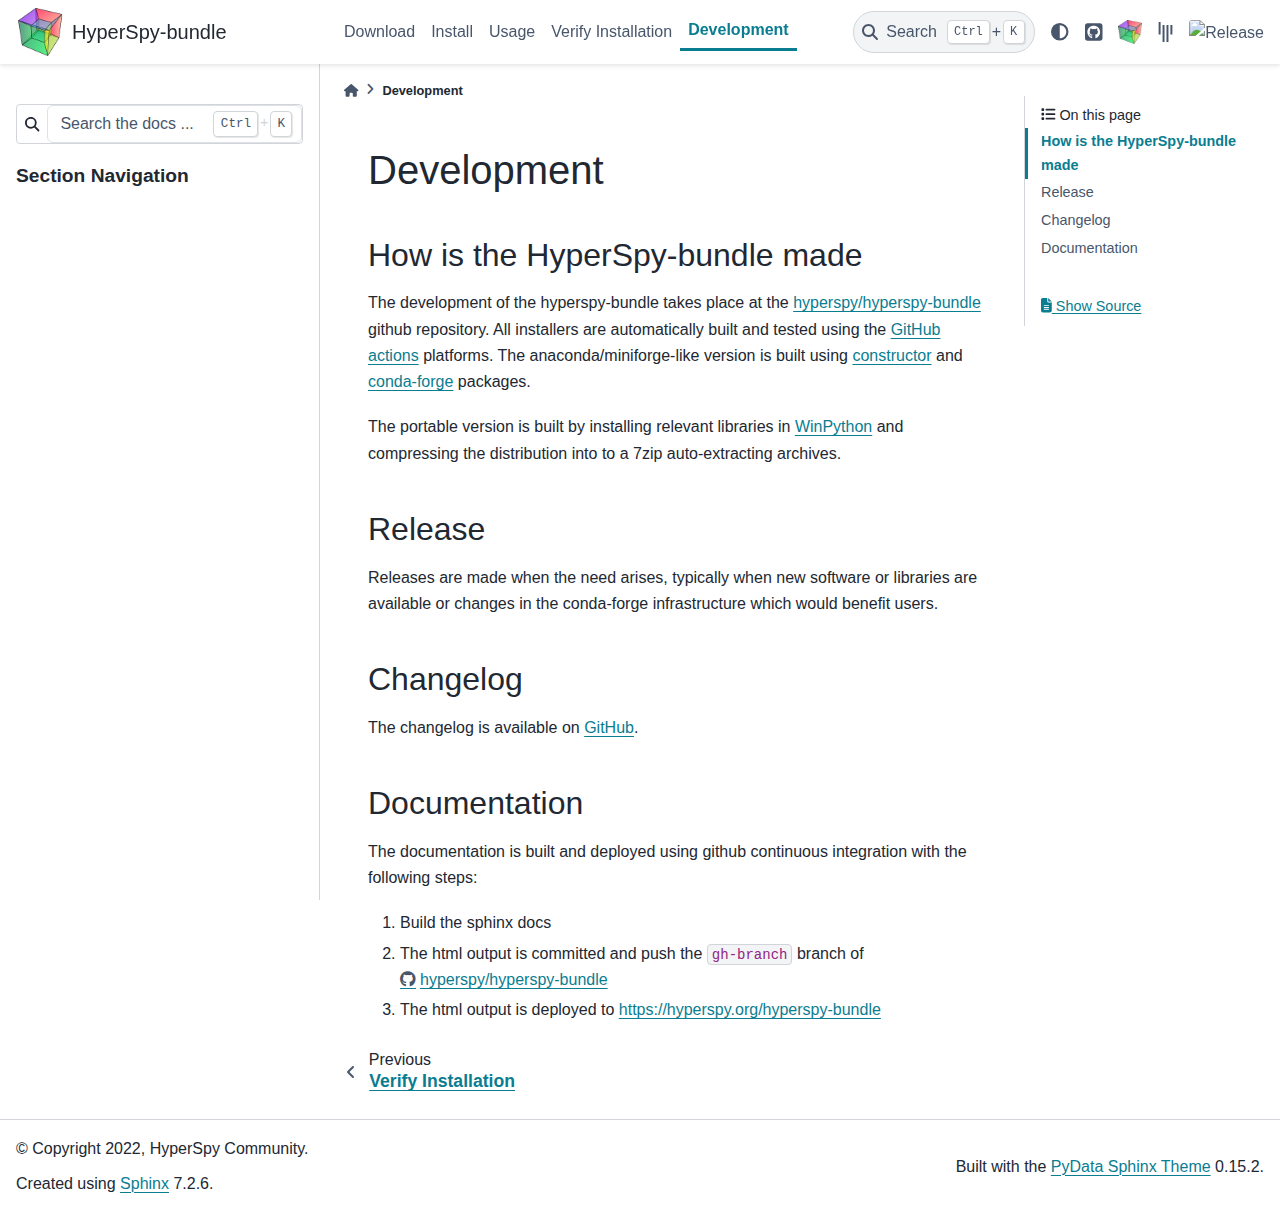
==== commit 66f6cbb9: "Update docs build" ====
--- a/contribute.html
+++ b/contribute.html
@@ -18,23 +18,23 @@
   </script>
   
   <!-- Loaded before other Sphinx assets -->
-  <link href="_static/styles/theme.css?digest=5b4479735964841361fd" rel="stylesheet" />
-<link href="_static/styles/bootstrap.css?digest=5b4479735964841361fd" rel="stylesheet" />
-<link href="_static/styles/pydata-sphinx-theme.css?digest=5b4479735964841361fd" rel="stylesheet" />
-
-  
-  <link href="_static/vendor/fontawesome/6.1.2/css/all.min.css?digest=5b4479735964841361fd" rel="stylesheet" />
-  <link rel="preload" as="font" type="font/woff2" crossorigin href="_static/vendor/fontawesome/6.1.2/webfonts/fa-solid-900.woff2" />
-<link rel="preload" as="font" type="font/woff2" crossorigin href="_static/vendor/fontawesome/6.1.2/webfonts/fa-brands-400.woff2" />
-<link rel="preload" as="font" type="font/woff2" crossorigin href="_static/vendor/fontawesome/6.1.2/webfonts/fa-regular-400.woff2" />
+  <link href="_static/styles/theme.css?digest=8d27b9dea8ad943066ae" rel="stylesheet" />
+<link href="_static/styles/bootstrap.css?digest=8d27b9dea8ad943066ae" rel="stylesheet" />
+<link href="_static/styles/pydata-sphinx-theme.css?digest=8d27b9dea8ad943066ae" rel="stylesheet" />
+
+  
+  <link href="_static/vendor/fontawesome/6.5.1/css/all.min.css?digest=8d27b9dea8ad943066ae" rel="stylesheet" />
+  <link rel="preload" as="font" type="font/woff2" crossorigin href="_static/vendor/fontawesome/6.5.1/webfonts/fa-solid-900.woff2" />
+<link rel="preload" as="font" type="font/woff2" crossorigin href="_static/vendor/fontawesome/6.5.1/webfonts/fa-brands-400.woff2" />
+<link rel="preload" as="font" type="font/woff2" crossorigin href="_static/vendor/fontawesome/6.5.1/webfonts/fa-regular-400.woff2" />
 
     <link rel="stylesheet" type="text/css" href="_static/pygments.css?v=a746c00c" />
     <link rel="stylesheet" type="text/css" href="_static/custom-styles.css?v=cebb11ac" />
   
   <!-- Pre-loaded scripts that we'll load fully later -->
-  <link rel="preload" as="script" href="_static/scripts/bootstrap.js?digest=5b4479735964841361fd" />
-<link rel="preload" as="script" href="_static/scripts/pydata-sphinx-theme.js?digest=5b4479735964841361fd" />
-  <script src="_static/vendor/fontawesome/6.1.2/js/all.min.js?digest=5b4479735964841361fd"></script>
+  <link rel="preload" as="script" href="_static/scripts/bootstrap.js?digest=8d27b9dea8ad943066ae" />
+<link rel="preload" as="script" href="_static/scripts/pydata-sphinx-theme.js?digest=8d27b9dea8ad943066ae" />
+  <script src="_static/vendor/fontawesome/6.5.1/js/all.min.js?digest=8d27b9dea8ad943066ae"></script>
 
     <script src="_static/documentation_options.js?v=5929fcd5"></script>
     <script src="_static/doctools.js?v=888ff710"></script>
@@ -53,10 +53,9 @@
 
   
   
-  <a class="skip-link" href="#main-content">Skip to main content</a>
+  <a id="pst-skip-link" class="skip-link" href="#main-content">Skip to main content</a>
   
   <div id="pst-scroll-pixel-helper"></div>
-
   
   <button type="button" class="btn rounded-pill" id="pst-back-to-top">
     <i class="fa-solid fa-arrow-up"></i>
@@ -97,7 +96,7 @@
 </form></div>
   </div>
   
-    <nav class="bd-header navbar navbar-expand-lg bd-navbar">
+    <header class="bd-header navbar navbar-expand-lg bd-navbar">
 <div class="bd-header__inner bd-page-width">
   <label class="sidebar-toggle primary-toggle" for="__primary">
     <span class="fa-solid fa-bars"></span>
@@ -137,12 +136,6 @@
       
         <div class="navbar-item">
 <nav class="navbar-nav">
-  <p class="sidebar-header-items__title"
-     role="heading"
-     aria-level="1"
-     aria-label="Site Navigation">
-    Site Navigation
-  </p>
   <ul class="bd-navbar-elements navbar-nav">
     
                     <li class="nav-item">
@@ -290,11 +283,14 @@
   
 </div>
 
-    </nav>
-  
+    </header>
+  
+
   <div class="bd-container">
     <div class="bd-container__inner bd-page-width">
       
+      
+      
       <div class="bd-sidebar-primary bd-sidebar">
         
 
@@ -306,12 +302,6 @@
         
           <div class="navbar-item">
 <nav class="navbar-nav">
-  <p class="sidebar-header-items__title"
-     role="heading"
-     aria-level="1"
-     aria-label="Site Navigation">
-    Site Navigation
-  </p>
   <ul class="bd-navbar-elements navbar-nav">
     
                     <li class="nav-item">
@@ -441,6 +431,12 @@
          spellcheck="false"/>
   <span class="search-button__kbd-shortcut"><kbd class="kbd-shortcut__modifier">Ctrl</kbd>+<kbd>K</kbd></span>
 </form></div>
+        <div class="sidebar-primary-item">
+<nav class="bd-docs-nav bd-links"
+     aria-label="Section Navigation">
+  <p class="bd-links__title" role="heading" aria-level="1">Section Navigation</p>
+  <div class="bd-toc-item navbar-nav"></div>
+</nav></div>
     </div>
   
   
@@ -490,7 +486,7 @@
               
                 
 <div id="searchbox"></div>
-                <article class="bd-article" role="main">
+                <article class="bd-article">
                   
   <section id="development">
 <span id="contribute-label"></span><h1>Development<a class="headerlink" href="#development" title="Link to this heading">#</a></h1>
@@ -555,12 +551,14 @@
               
                 <div class="bd-sidebar-secondary bd-toc"><div class="sidebar-secondary-items sidebar-secondary__inner">
 
+
   <div class="sidebar-secondary-item">
-
-  <div class="page-toc tocsection onthispage">
+<div
+    id="pst-page-navigation-heading-2"
+    class="page-toc tocsection onthispage">
     <i class="fa-solid fa-list"></i> On this page
   </div>
-  <nav class="bd-toc-nav page-toc">
+  <nav class="bd-toc-nav page-toc" aria-labelledby="pst-page-navigation-heading-2">
     <ul class="visible nav section-nav flex-column">
 <li class="toc-h2 nav-item toc-entry"><a class="reference internal nav-link" href="#how-is-the-hyperspy-bundle-made">How is the HyperSpy-bundle made</a></li>
 <li class="toc-h2 nav-item toc-entry"><a class="reference internal nav-link" href="#release">Release</a></li>
@@ -591,8 +589,8 @@
   </div>
   
   <!-- Scripts loaded after <body> so the DOM is not blocked -->
-  <script src="_static/scripts/bootstrap.js?digest=5b4479735964841361fd"></script>
-<script src="_static/scripts/pydata-sphinx-theme.js?digest=5b4479735964841361fd"></script>
+  <script src="_static/scripts/bootstrap.js?digest=8d27b9dea8ad943066ae"></script>
+<script src="_static/scripts/pydata-sphinx-theme.js?digest=8d27b9dea8ad943066ae"></script>
 
   <footer class="bd-footer">
 <div class="bd-footer__inner bd-page-width">
@@ -625,7 +623,7 @@
       
         <div class="footer-item">
 <p class="theme-version">
-  Built with the <a href="https://pydata-sphinx-theme.readthedocs.io/en/stable/index.html">PyData Sphinx Theme</a> 0.14.4.
+  Built with the <a href="https://pydata-sphinx-theme.readthedocs.io/en/stable/index.html">PyData Sphinx Theme</a> 0.15.2.
 </p></div>
       
     </div>
--- a/_static/styles/pydata-sphinx-theme.css
+++ b/_static/styles/pydata-sphinx-theme.css
@@ -1,2 +1,2 @@
-html{--pst-header-height:4rem;--pst-header-article-height:calc(var(--pst-header-height)*2/3);--pst-sidebar-secondary:17rem;--pst-font-size-base:1rem;--pst-font-size-h1:2.5rem;--pst-font-size-h2:2rem;--pst-font-size-h3:1.75rem;--pst-font-size-h4:1.5rem;--pst-font-size-h5:1.25rem;--pst-font-size-h6:1.1rem;--pst-font-size-milli:0.9rem;--pst-sidebar-font-size:0.9rem;--pst-sidebar-font-size-mobile:1.1rem;--pst-sidebar-header-font-size:1.2rem;--pst-sidebar-header-font-weight:600;--pst-admonition-font-weight-heading:600;--pst-font-weight-caption:300;--pst-font-weight-heading:400;--pst-font-family-base-system:-apple-system,BlinkMacSystemFont,Segoe UI,"Helvetica Neue",Arial,sans-serif,Apple Color Emoji,Segoe UI Emoji,Segoe UI Symbol;--pst-font-family-monospace-system:"SFMono-Regular",Menlo,Consolas,Monaco,Liberation Mono,Lucida Console,monospace;--pst-font-family-base:var(--pst-font-family-base-system);--pst-font-family-heading:var(--pst-font-family-base-system);--pst-font-family-monospace:var(--pst-font-family-monospace-system);--pst-font-size-icon:1.5rem;--pst-icon-check-circle:"";--pst-icon-info-circle:"";--pst-icon-exclamation-triangle:"";--pst-icon-exclamation-circle:"";--pst-icon-times-circle:"";--pst-icon-lightbulb:"";--pst-icon-download:"";--pst-icon-angle-left:"";--pst-icon-angle-right:"";--pst-icon-external-link:"";--pst-icon-search-minus:"";--pst-icon-github:"";--pst-icon-gitlab:"";--pst-icon-share:"";--pst-icon-bell:"";--pst-icon-pencil:"";--pst-breadcrumb-divider:"";--pst-icon-admonition-default:var(--pst-icon-bell);--pst-icon-admonition-note:var(--pst-icon-info-circle);--pst-icon-admonition-attention:var(--pst-icon-exclamation-circle);--pst-icon-admonition-caution:var(--pst-icon-exclamation-triangle);--pst-icon-admonition-warning:var(--pst-icon-exclamation-triangle);--pst-icon-admonition-danger:var(--pst-icon-exclamation-triangle);--pst-icon-admonition-error:var(--pst-icon-times-circle);--pst-icon-admonition-hint:var(--pst-icon-lightbulb);--pst-icon-admonition-tip:var(--pst-icon-lightbulb);--pst-icon-admonition-important:var(--pst-icon-exclamation-circle);--pst-icon-admonition-seealso:var(--pst-icon-share);--pst-icon-admonition-todo:var(--pst-icon-pencil);--pst-icon-versionmodified-default:var(--pst-icon-exclamation-circle);--pst-icon-versionmodified-added:var(--pst-icon-exclamation-circle);--pst-icon-versionmodified-changed:var(--pst-icon-exclamation-circle);--pst-icon-versionmodified-deprecated:var(--pst-icon-exclamation-circle);font-size:var(--pst-font-size-base);scroll-padding-top:calc(var(--pst-header-height) + 1rem)}body{background-color:var(--pst-color-background);color:var(--pst-color-text-base);display:flex;flex-direction:column;font-family:var(--pst-font-family-base);font-weight:400;line-height:1.65;min-height:100vh}body::-webkit-scrollbar-track{background:var(--pst-color-background)}p{color:var(--pst-color-text-base);font-size:1em;margin-bottom:1.15rem}p.rubric{border-bottom:1px solid var(--pst-color-border)}p.centered{text-align:center}a{word-wrap:break-word;color:var(--pst-color-link);text-decoration:underline;text-decoration-thickness:max(1px,.0625rem);text-underline-offset:.1578em}a:hover{text-decoration-skip:none;color:var(--pst-color-link-hover);text-decoration-skip-ink:none;text-decoration-thickness:max(3px,.1875rem,.12em)}a:active,a:visited{color:var(--pst-color-link)}a:visited:hover{color:var(--pst-color-link-hover)}a:focus-visible{outline:2px solid var(--pst-color-accent)}a.headerlink{color:var(--pst-color-secondary);font-size:.8em;margin-left:.2em;opacity:.7;padding:0 4px;text-decoration:none;transition:all .2s ease-out;user-select:none}a.headerlink:hover{opacity:1}a.github:before,a.gitlab:before{color:var(--pst-color-text-muted);font:var(--fa-font-brands);margin-right:.25rem}a.github:before{content:var(--pst-icon-github)}a.gitlab:before{content:var(--pst-icon-gitlab)}.heading-style,h1,h2,h3,h4,h5,h6{font-family:var(--pst-font-family-heading);font-weight:var(--pst-font-weight-heading);line-height:1.15;margin:2.75rem 0 1.05rem}h1{font-size:var(--pst-font-size-h1);margin-top:0}h1,h2{color:var(--pst-heading-color)}h2{font-size:var(--pst-font-size-h2)}h3{font-size:var(--pst-font-size-h3)}h3,h4{color:var(--pst-heading-color)}h4{font-size:var(--pst-font-size-h4)}h5{font-size:var(--pst-font-size-h5)}h5,h6{color:var(--pst-color-text-base)}h6{font-size:var(--pst-font-size-h6)}.text_small,small{font-size:var(--pst-font-size-milli)}hr{border:0;border-top:1px solid var(--pst-color-border)}code,kbd,pre,samp{font-family:var(--pst-font-family-monospace)}kbd{background-color:var(--pst-color-on-background);color:var(--pst-color-text-muted)}kbd:not(.compound){border:1px solid var(--pst-color-border);box-shadow:1px 1px 1px var(--pst-color-shadow);margin:0 .1rem;padding:.1rem .4rem}code{color:var(--pst-color-inline-code)}pre{background-color:var(--pst-color-surface);border:1px solid var(--pst-color-border);border-radius:.25rem;color:var(--pst-color-text-base);line-height:1.2em;margin:1.5em 0;padding:1rem}pre .linenos{opacity:.8;padding-right:10px}#pst-back-to-top{background-color:var(--pst-color-secondary);border:none;color:var(--pst-color-secondary-text);display:none;left:50vw;position:fixed;top:80vh;transform:translate(-50%);z-index:1080}.skip-link{background-color:var(--pst-color-warning);border-bottom:1px solid var(--pst-color-border);color:var(--pst-color-warning-text)!important;left:0;padding:.5rem;position:fixed;right:0;text-align:center;top:0;transform:translateY(-100%);transition:transform .15s ease-in-out;z-index:1055}.skip-link:focus{outline:3px solid #14181e;transform:translateY(0)}.bd-container{display:flex;flex-grow:1;justify-content:center}.bd-container .bd-container__inner{display:flex}.bd-page-width{width:100%}@media(min-width:960px){.bd-page-width{max-width:88rem}}.bd-header-announcement,.bd-header-version-warning{align-items:center;display:flex;justify-content:center;min-height:3rem;padding:.5rem 12.5%;position:relative;text-align:center;width:100%}@media(max-width:959.98px){.bd-header-announcement,.bd-header-version-warning{padding:.5rem 2%}}.bd-header-announcement p,.bd-header-version-warning p{font-weight:700;margin:0}.bd-header-announcement:after,.bd-header-version-warning:after{content:"";height:100%;left:0;position:absolute;top:0;width:100%;z-index:-1}.bd-header-announcement:empty,.bd-header-version-warning:empty{display:none}.bd-header-announcement a,.bd-header-version-warning a{color:var(--pst-color-inline-code-links)}.bd-header-announcement:after{background-color:var(--pst-color-secondary-bg)}.bd-header-version-warning:after{background-color:var(--pst-color-danger-bg)}.bd-main{display:flex;flex-direction:column;flex-grow:1;min-width:0}.bd-main .bd-content{display:flex;height:100%;justify-content:center}.bd-main .bd-content .bd-article-container{display:flex;flex-direction:column;justify-content:start;max-width:60em;overflow-x:auto;padding:1rem;width:100%}@media(min-width:1200px){.bd-main .bd-content .bd-article-container .bd-article{padding-left:2rem;padding-top:1.5rem}}.bd-footer{border-top:1px solid var(--pst-color-border);width:100%}.bd-footer .bd-footer__inner{display:flex;flex-grow:1;margin:auto;padding:1rem}.bd-footer .footer-items__center,.bd-footer .footer-items__end,.bd-footer .footer-items__start{display:flex;flex-direction:column;flex-grow:1;gap:.5rem;justify-content:center}.bd-footer .footer-items__center{text-align:center}.bd-footer .footer-items__end{text-align:end}.bd-footer .footer-item p{margin-bottom:0}.bd-footer-article{margin-top:auto}.bd-footer-article .footer-article-items{display:flex;flex-direction:column}.bd-footer-content .footer-content-items{display:flex;flex-direction:column;margin-top:auto}.bd-header{background:var(--pst-color-on-background)!important;box-shadow:0 .125rem .25rem 0 var(--pst-color-shadow);justify-content:center;max-width:100vw;padding:0;position:sticky;top:0;width:100%;z-index:1030}.bd-header .bd-header__inner{align-items:center;display:flex;height:fit-content;padding-left:1rem;padding-right:1rem}.bd-header .navbar-item{align-items:center;display:flex;height:var(--pst-header-height);max-height:var(--pst-header-height)}.bd-header .navbar-header-items{flex-shrink:1}@media(min-width:960px){.bd-header .navbar-header-items{display:flex;flex-grow:1;padding:0 0 0 .5rem}}.bd-header .navbar-header-items__center,.bd-header .navbar-header-items__end,.bd-header .navbar-header-items__start{align-items:center;display:flex;flex-flow:wrap;row-gap:0}.bd-header .navbar-header-items__center,.bd-header .navbar-header-items__end{column-gap:1rem}.bd-header .navbar-header-items__start{flex-shrink:0;gap:.5rem;margin-right:auto}.bd-header .navbar-header-items__end{justify-content:end}.bd-header .navbar-nav{display:flex}@media(min-width:960px){.bd-header .navbar-nav{align-items:center}}.bd-header .navbar-nav li a.nav-link{color:var(--pst-color-text-muted);text-decoration:none}.bd-header .navbar-nav li a.nav-link:hover{text-decoration-skip:none;color:var(--pst-color-link-hover);text-decoration:underline;text-decoration-skip-ink:none;text-decoration-thickness:max(1px,.0625rem);text-decoration-thickness:max(3px,.1875rem,.12em);text-underline-offset:.1578em}.bd-header .navbar-nav li a.nav-link:focus-visible{outline:2px solid var(--pst-color-accent)}.bd-header .navbar-nav>.current>.nav-link{border-bottom:max(3px,.1875rem,.12em) solid var(--pst-color-primary);color:var(--pst-color-primary);font-weight:600}.bd-header .navbar-nav .dropdown button{border:none;color:var(--pst-color-text-muted);display:unset}.bd-header .navbar-nav .dropdown button:hover{text-decoration-skip:none;color:var(--pst-color-link-hover);text-decoration:underline;text-decoration-skip-ink:none;text-decoration-thickness:max(1px,.0625rem);text-decoration-thickness:max(3px,.1875rem,.12em);text-underline-offset:.1578em}.bd-header .navbar-nav .dropdown button:focus-visible{outline:2px solid var(--pst-color-accent)}.bd-header .navbar-nav .dropdown .dropdown-menu{background-color:var(--pst-color-on-background);border:1px solid var(--pst-color-border);box-shadow:0 0 .3rem .1rem var(--pst-color-shadow);margin:.5rem 0;min-width:20rem;padding:.5rem 0;z-index:1070}.bd-header .navbar-nav .dropdown .dropdown-menu .dropdown-item{padding:.25rem 1.5rem}.bd-header .navbar-nav .dropdown .dropdown-menu .dropdown-item:focus:not(:hover):not(:active){background-color:inherit}.bd-header .navbar-nav .dropdown .dropdown-menu:not(.show){display:none}@media(min-width:960px){.navbar-center-items .navbar-item{display:inline-block}}.nav-link{transition:none}.nav-link:hover{text-decoration-skip:none;color:var(--pst-color-link-hover);text-decoration:underline;text-decoration-skip-ink:none;text-decoration-thickness:max(1px,.0625rem);text-decoration-thickness:max(3px,.1875rem,.12em);text-underline-offset:.1578em}.nav-link.nav-external:after{content:var(--pst-icon-external-link);font:var(--fa-font-solid);font-size:.75em;margin-left:.3em}.bd-navbar-elements li.nav-item i{font-size:.7rem;padding-left:2px;vertical-align:middle}.bd-header label.sidebar-toggle{align-items:center;color:var(--pst-color-muted);cursor:pointer;display:flex;font-size:var(--pst-font-size-icon);margin-bottom:0;padding-bottom:.25rem}.bd-header label.primary-toggle{margin-right:1rem}@media(min-width:960px){.bd-header label.primary-toggle{display:none}}.bd-header label.secondary-toggle{margin-left:1rem}@media(min-width:1200px){.bd-header label.secondary-toggle{display:none}}.bd-header label:hover{box-shadow:0 max(3px,.1875rem,.12em) 0 var(--pst-color-link-hover);color:var(--pst-color-link-hover)}.bd-header label:focus-visible{outline:2px solid var(--pst-color-accent)}.bd-header .navbar-header-items{display:none}@media(min-width:960px){.bd-header .navbar-header-items{display:inherit}}.navbar-persistent--mobile{margin-left:auto}@media(min-width:960px){.navbar-persistent--mobile{display:none}}.navbar-persistent--container{display:none}@media(min-width:960px){.navbar-persistent--container{display:flex}}.header-article__inner{display:flex;padding:0 .5rem}.header-article__inner .header-article-item{height:var(--pst-header-article-height);min-height:var(--pst-header-article-height)}.header-article__inner .header-article-items__end,.header-article__inner .header-article-items__start{align-items:start;display:flex;gap:.5rem}.header-article__inner .header-article-items__end{margin-left:auto}.bd-sidebar-primary{background-color:var(--pst-color-background);border-right:1px solid var(--pst-color-border);display:flex;flex:0 0 auto;flex-direction:column;font-size:var(--pst-sidebar-font-size-mobile);gap:1rem;max-height:calc(100vh - var(--pst-header-height));overflow-y:auto;padding:2rem 1rem 1rem;position:sticky;top:var(--pst-header-height);width:25%}@media(min-width:960px){.bd-sidebar-primary{font-size:var(--pst-sidebar-font-size)}}.bd-sidebar-primary .nav-link{font-size:var(--pst-sidebar-font-size-mobile)}.bd-sidebar-primary.no-sidebar{border-right:0}@media(min-width:960px){.bd-sidebar-primary.hide-on-wide{display:none}}.bd-sidebar-primary h1,.bd-sidebar-primary h2,.bd-sidebar-primary h3,.bd-sidebar-primary h4{color:var(--pst-color-text-base)}.bd-sidebar-primary .sidebar-primary-items__end .sidebar-primary-item,.bd-sidebar-primary .sidebar-primary-items__start .sidebar-primary-item{padding:.5rem 0}.bd-sidebar-primary .sidebar-header-items{display:flex;flex-direction:column}.bd-sidebar-primary .sidebar-header-items .sidebar-header-items__title{color:var(--pst-color-text-base);font-size:var(--pst-sidebar-header-font-size);font-weight:var(--pst-sidebar-header-font-weight);margin-bottom:.5rem}.bd-sidebar-primary .sidebar-header-items .nav-item.dropdown button{display:none}.bd-sidebar-primary .sidebar-header-items .nav-item.dropdown .dropdown-menu{background-color:inherit;border:none;display:flex;flex-direction:column;font-size:inherit;margin:0;padding:0}.bd-sidebar-primary .sidebar-header-items .sidebar-header-items__center{display:flex;flex-direction:column}.bd-sidebar-primary .sidebar-header-items .sidebar-header-items__end{align-items:center;display:flex;gap:.5rem}@media(min-width:960px){.bd-sidebar-primary .sidebar-header-items{display:none}}.bd-sidebar-primary .sidebar-primary-items__start{border-top:1px solid var(--pst-color-border)}@media(min-width:960px){.bd-sidebar-primary .sidebar-primary-items__start{border-top:none}}.bd-sidebar-primary .sidebar-primary-items__end{margin-bottom:1em;margin-top:auto}.bd-sidebar-primary .list-caption{list-style:none;padding-left:0}.bd-sidebar-primary li{position:relative}.bd-sidebar-primary li.has-children>.reference{padding-right:30px}.bd-sidebar-primary label.toctree-toggle{align-items:center;cursor:pointer;display:flex;height:30px;justify-content:center;position:absolute;right:0;top:0;width:30px}.bd-sidebar-primary label.toctree-toggle:hover{background:var(--pst-color-surface)}.bd-sidebar-primary label.toctree-toggle i{display:inline-block;font-size:.75rem;text-align:center}.bd-sidebar-primary label.toctree-toggle i:hover{color:var(--pst-color-primary)}.bd-sidebar-primary .label-parts{height:100%;width:100%}.bd-sidebar-primary .label-parts:hover{background:none}.bd-sidebar-primary .label-parts i{position:absolute;right:0;top:.3em;width:30px}nav.bd-links{margin-right:-1rem}@media(min-width:960px){nav.bd-links{display:block}}nav.bd-links ul{list-style:none}nav.bd-links ul ul{padding:0 0 0 1rem}nav.bd-links li>a{box-shadow:none;color:var(--pst-color-text-muted);display:block;padding:.25rem .65rem;text-decoration:none}nav.bd-links li>a:hover{text-decoration-skip:none;background-color:transparent;text-decoration:underline;text-decoration-skip-ink:none;text-decoration-thickness:max(3px,.1875rem,.12em)}nav.bd-links li>a:active,nav.bd-links li>a:hover{color:var(--pst-color-link-hover)}nav.bd-links li>a.reference.external:after{content:var(--pst-icon-external-link);font:var(--fa-font-solid);font-size:.75em;margin-left:.3em}nav.bd-links .current>a{background-color:transparent;box-shadow:inset max(3px,.1875rem,.12em) 0 0 var(--pst-color-primary);color:var(--pst-color-primary);font-weight:600}nav.bd-links p.bd-links__title{font-size:var(--pst-sidebar-header-font-size)}nav.bd-links p.bd-links__title,nav.bd-links p.caption{font-weight:var(--pst-sidebar-header-font-weight);margin-bottom:.5rem}nav.bd-links p.caption{color:var(--pst-color-text-base);font-size:var(--pst-sidebar-font-size-mobile);margin-top:1.25rem;position:relative}nav.bd-links p.caption:first-child{margin-top:0}@media(min-width:960px){nav.bd-links p.caption{font-size:var(--pst-sidebar-font-size)}}.bd-sidebar-secondary{background-color:var(--pst-color-background);display:flex;flex-direction:column;flex-shrink:0;font-size:var(--pst-sidebar-font-size-mobile);max-height:calc(100vh - var(--pst-header-height));order:2;overflow-y:auto;padding:2rem 1rem 1rem;position:sticky;top:var(--pst-header-height);width:var(--pst-sidebar-secondary)}@media(min-width:1200px){.bd-sidebar-secondary{font-size:var(--pst-sidebar-font-size)}}.sidebar-secondary-item{padding:.5rem}@media(min-width:1200px){.sidebar-secondary-item{border-left:1px solid var(--pst-color-border);padding-left:1rem}}.sidebar-secondary-item i{padding-right:.5rem}input.sidebar-toggle{display:none}label.overlay{background-color:#000;height:0;left:0;opacity:.5;position:fixed;top:0;transition:opacity .2s ease-out;width:0;z-index:1050}input#__primary:checked+label.overlay.overlay-primary,input#__secondary:checked+label.overlay.overlay-secondary{height:100vh;width:100vw}input#__primary:checked~.bd-container .bd-sidebar-primary{margin-left:0;visibility:visible}input#__secondary:checked~.bd-container .bd-sidebar-secondary{margin-right:0;visibility:visible}@media(min-width:960px){label.sidebar-toggle.primary-toggle{display:none}input#__primary:checked+label.overlay.overlay-primary{height:0;width:0}.bd-sidebar-primary{margin-left:0;visibility:visible}}@media(max-width:959.98px){.bd-sidebar-primary{flex-grow:.75;height:100vh;left:0;margin-left:-75%;max-height:100vh;max-width:350px;position:fixed;top:0;transition:visibility .2s ease-out,margin .2s ease-out;visibility:hidden;width:75%;z-index:1055}}@media(max-width:1199.98px){.bd-sidebar-secondary{flex-grow:.75;height:100vh;margin-right:-75%;max-height:100vh;max-width:350px;position:fixed;right:0;top:0;transition:visibility .2s ease-out,margin .2s ease-out;visibility:hidden;width:75%;z-index:1055}}ul.bd-breadcrumbs{display:flex;flex-wrap:wrap;font-size:.8rem;list-style:none;padding-left:0}ul.bd-breadcrumbs li.breadcrumb-item{align-items:baseline;display:flex;font-weight:700}ul.bd-breadcrumbs li.breadcrumb-item a{color:var(--pst-color-text-muted);text-decoration:none}ul.bd-breadcrumbs li.breadcrumb-item a:hover{text-decoration-skip:none;color:var(--pst-color-link-hover);text-decoration:underline;text-decoration-skip-ink:none;text-decoration-thickness:max(1px,.0625rem);text-decoration-thickness:max(3px,.1875rem,.12em);text-underline-offset:.1578em}ul.bd-breadcrumbs li.breadcrumb-item a:focus-visible{outline:2px solid var(--pst-color-accent)}ul.bd-breadcrumbs li.breadcrumb-item:not(.breadcrumb-home):before{color:var(--pst-color-text-muted);content:var(--pst-breadcrumb-divider);font:var(--fa-font-solid);font-size:.8rem;padding:0 .5rem}.navbar-icon-links{column-gap:1rem;display:flex;flex-direction:row;flex-wrap:wrap}.navbar-icon-links li.nav-item a.nav-link{padding-left:0;padding-right:0}.navbar-icon-links li.nav-item a.nav-link:hover{box-shadow:0 max(3px,.1875rem,.12em) 0 var(--pst-color-link-hover);color:var(--pst-color-link-hover)}.navbar-icon-links a span{align-items:center;display:flex}.navbar-icon-links i.fa-brands,.navbar-icon-links i.fa-regular,.navbar-icon-links i.fa-solid{font-size:var(--pst-font-size-icon);font-style:normal;vertical-align:middle}.navbar-icon-links i.fa-square-twitter:before{color:#55acee}.navbar-icon-links i.fa-square-gitlab:before{color:#548}.navbar-icon-links i.fa-bitbucket:before{color:#0052cc}.navbar-icon-links img.icon-link-image{border-radius:.2rem;height:1.5em}.navbar-brand{align-items:center;display:flex;flex-shrink:0;gap:.5rem;height:var(--pst-header-height);margin:0;max-height:var(--pst-header-height);padding:.5rem 0;position:relative;width:auto}.navbar-brand p{margin-bottom:0}.navbar-brand img{height:100%;max-width:100%;width:auto}.navbar-brand a{text-decoration:none}.navbar-brand:hover:hover,.navbar-brand:visited:hover:hover{text-decoration-skip:none;color:var(--pst-color-link-hover);text-decoration:underline;text-decoration-skip-ink:none;text-decoration-thickness:max(1px,.0625rem);text-decoration-thickness:max(3px,.1875rem,.12em);text-underline-offset:.1578em}.navbar-nav ul{display:block;list-style:none}.navbar-nav ul ul{padding:0 0 0 1rem}.navbar-nav li{display:flex;flex-direction:column}.navbar-nav li a{align-items:center;color:var(--pst-color-text-muted);display:flex;height:100%;padding-bottom:.25rem;padding-top:.25rem;text-decoration:none}.navbar-nav li a:hover{text-decoration-skip:none;color:var(--pst-color-link-hover);text-decoration:underline;text-decoration-skip-ink:none;text-decoration-thickness:max(1px,.0625rem);text-decoration-thickness:max(3px,.1875rem,.12em);text-underline-offset:.1578em}.navbar-nav li a:focus-visible{outline:2px solid var(--pst-color-accent)}.navbar-nav .toctree-checkbox{display:none;position:absolute}.navbar-nav .toctree-checkbox~ul{display:none}.navbar-nav .toctree-checkbox~label i{transform:rotate(0deg)}.navbar-nav .toctree-checkbox:checked~ul{display:block}.navbar-nav .toctree-checkbox:checked~label i{transform:rotate(180deg)}.bd-header .navbar-nav>p.sidebar-header-items__title{display:none}.page-toc .section-nav{border-bottom:none;padding-left:0}.page-toc .section-nav ul{padding-left:1rem}.page-toc .nav-link{font-size:var(--pst-sidebar-font-size-mobile)}@media(min-width:1200px){.page-toc .nav-link{font-size:var(--pst-sidebar-font-size)}}.page-toc .onthispage{color:var(--pst-color-text-base);font-weight:var(--pst-sidebar-header-font-weight);margin-bottom:.5rem}.prev-next-area{width:100%}.prev-next-area p{line-height:1.3em;margin:0 .3em}.prev-next-area i{font-size:1.2em}.prev-next-area a{align-items:center;border:none;color:var(--pst-color-text-muted);display:flex;max-width:45%;overflow-x:hidden;padding:10px;text-decoration:none}.prev-next-area a p.prev-next-title{word-wrap:break-word;color:var(--pst-color-link);font-size:1.1em;font-weight:var(--pst-admonition-font-weight-heading);text-decoration:underline;text-decoration-thickness:max(1px,.0625rem);text-underline-offset:.1578em}.prev-next-area a p.prev-next-title:hover{text-decoration-skip:none;color:var(--pst-color-link-hover);text-decoration-skip-ink:none;text-decoration-thickness:max(3px,.1875rem,.12em)}.prev-next-area a p.prev-next-title:active,.prev-next-area a p.prev-next-title:visited{color:var(--pst-color-link)}.prev-next-area a p.prev-next-title:visited:hover{color:var(--pst-color-link-hover)}.prev-next-area a p.prev-next-title:focus-visible{outline:2px solid var(--pst-color-accent)}.prev-next-area a:hover p.prev-next-title:hover{text-decoration-skip:none;color:var(--pst-color-link-hover);text-decoration:underline;text-decoration-skip-ink:none;text-decoration-thickness:max(1px,.0625rem);text-decoration-thickness:max(3px,.1875rem,.12em);text-underline-offset:.1578em}.prev-next-area a:visited p.prev-next-title{color:var(--pst-color-link)}.prev-next-area a:visited p.prev-next-title:hover{color:var(--pst-color-link-hover)}.prev-next-area a .prev-next-info{flex-direction:column;margin:0 .5em}.prev-next-area a .prev-next-info .prev-next-subtitle{text-transform:capitalize}.prev-next-area a.left-prev{float:left}.prev-next-area a.right-next{float:right}.prev-next-area a.right-next div.prev-next-info{text-align:right}.bd-search{border:1px solid var(--pst-color-border);border-radius:.25rem;color:var(--pst-color-text-base);gap:.5rem;padding-left:.5rem;position:relative}.bd-search,.bd-search:active{background-color:var(--pst-color-background)}.bd-search:active{color:var(--pst-color-text-muted)}.bd-search .icon{color:var(--pst-color-border);left:25px;position:absolute}.bd-search .fa-solid.fa-magnifying-glass{color:var(--pst-color-text-muted);left:calc(1.25rem - .35em);position:absolute}.bd-search input::placeholder{color:var(--pst-color-text-muted)}.bd-search input::-webkit-search-cancel-button,.bd-search input::-webkit-search-decoration{-webkit-appearance:none;appearance:none}.bd-search .search-button__kbd-shortcut{color:var(--pst-color-border);display:flex;position:absolute;right:.5rem}.form-control{background-color:var(--pst-color-background);color:var(--pst-color-text-base)}.form-control:focus,.form-control:focus-visible{background-color:var(--pst-color-background);border:none;box-shadow:none;color:var(--pst-color-text-muted);outline:3px solid var(--pst-color-accent)}.search-button{align-content:center;align-items:center;border-radius:0;color:var(--pst-color-text-muted);display:flex;padding:0 0 .25rem}.search-button:hover{box-shadow:0 max(3px,.1875rem,.12em) 0 var(--pst-color-link-hover);color:var(--pst-color-link-hover)}.search-button:focus-visible{outline:2px solid var(--pst-color-accent)}.search-button i{font-size:1.3rem}.search-button__overlay,.search-button__search-container{display:none}.search-button__wrapper.show .search-button__search-container{display:flex;left:50%;margin-top:.5rem;max-width:800px;position:fixed;right:1rem;top:30%;transform:translate(-50%,-50%);width:90%;z-index:1055}.search-button__wrapper.show .search-button__overlay{background-color:#000;display:flex;height:100%;left:0;opacity:.5;position:fixed;top:0;width:100%;z-index:1050}.search-button__wrapper.show form.bd-search{flex-grow:1;padding-bottom:0;padding-top:0}.search-button__wrapper.show input,.search-button__wrapper.show svg{font-size:var(--pst-font-size-icon)}.search-button-field{align-items:center;background-color:var(--pst-color-surface);border:1px solid var(--pst-color-border);border-radius:1.5em;color:var(--pst-color-text-muted);display:inline-flex;padding:.5em}.search-button-field:hover{border:2px solid var(--pst-color-link-hover)}.search-button-field:focus-visible{border:2px solid var(--pst-color-accent)}.search-button-field .search-button__default-text{font-size:var(--bs-nav-link-font-size);font-weight:var(--bs-nav-link-font-weight);margin-left:.5em;margin-right:.5em}.search-button-field .kbd-shortcut__modifier{font-size:.75em}.search-button-field>*{align-items:center}.search-button-field>:not(svg){display:none}@media(min-width:960px){.search-button-field>:not(svg){display:flex}}div#searchbox p.highlight-link{box-shadow:0 .2rem .5rem var(--pst-color-shadow),0 0 .0625rem var(--pst-color-shadow)!important;margin:1rem 0;width:fit-content}@media(min-width:1200px){div#searchbox p.highlight-link{margin-left:2rem}}div#searchbox p.highlight-link a{background-color:var(--pst-color-primary);border-radius:.25rem;color:var(--pst-color-primary-text);font-size:1.25rem;padding:.75rem;text-decoration:none;transition:box-shadow .25s ease-out}div#searchbox p.highlight-link a:hover{box-shadow:inset 0 0 50px 50px rgba(0,0,0,.25)}div#searchbox p.highlight-link a:before{color:unset;content:var(--pst-icon-search-minus);font:var(--fa-font-solid);margin-right:.5rem}.theme-switch-button{border-radius:0;color:var(--pst-color-text-muted);margin:0 -.5rem;padding:0}.theme-switch-button:focus-visible{outline:2px solid var(--pst-color-accent)}.theme-switch-button span{display:none;padding:.5em}.theme-switch-button span:hover{box-shadow:0 max(3px,.1875rem,.12em) 0 var(--pst-color-link-hover);color:var(--pst-color-link-hover)}.theme-switch-button span:active{color:var(--pst-color-link-hover);text-decoration:none}html[data-mode=auto] .theme-switch-button span[data-mode=auto],html[data-mode=dark] .theme-switch-button span[data-mode=dark],html[data-mode=light] .theme-switch-button span[data-mode=light]{display:flex}button.btn.version-switcher__button{border-color:var(--pst-color-border);color:var(--pst-color-text-base);margin-bottom:1em}@media(min-width:960px){button.btn.version-switcher__button{margin-bottom:unset}}button.btn.version-switcher__button:hover{text-decoration-skip:none;color:var(--pst-color-link-hover);text-decoration:underline;text-decoration-skip-ink:none;text-decoration-thickness:max(1px,.0625rem);text-decoration-thickness:max(3px,.1875rem,.12em);text-underline-offset:.1578em}button.btn.version-switcher__button:focus-visible{outline:2px solid var(--pst-color-accent)}button.btn.version-switcher__button:active{border-color:var(--pst-color-border);color:var(--pst-color-text-base)}.version-switcher__menu{border-color:var(--pst-color-border);border-radius:var(--bs-dropdown-border-radius)}.version-switcher__menu a.list-group-item{background-color:var(--pst-color-on-background);color:var(--pst-color-text-base);padding:.75rem 1.25rem}.version-switcher__menu a.list-group-item:not(:last-child){border-bottom:1px solid var(--pst-color-border)}.version-switcher__menu a.list-group-item:hover{text-decoration-skip:none;background-color:var(--pst-color-surface);color:var(--pst-color-link-hover);text-decoration:underline;text-decoration-skip-ink:none;text-decoration-thickness:max(1px,.0625rem);text-decoration-thickness:max(3px,.1875rem,.12em);text-underline-offset:.1578em}.version-switcher__menu a.list-group-item.active{box-shadow:inset max(3px,.1875rem,.12em) 0 0 var(--pst-color-primary);color:var(--pst-color-primary);font-weight:600;position:relative;z-index:1}.version-switcher__menu a.list-group-item.active span:before{content:"";height:100%;left:0;position:absolute;top:0;width:100%;z-index:-1}.version-switcher__menu,button.version-switcher__button{font-size:1.1em;z-index:1055}@media(min-width:960px){.version-switcher__menu,button.version-switcher__button{font-size:unset}}nav.page-toc{margin-bottom:1rem}.bd-toc .nav .nav,.list-caption .nav{display:none}.bd-toc .nav .nav.visible,.bd-toc .nav>.active>ul,.list-caption .nav.visible,.list-caption>.active>ul,.toc-entry{display:block}.toc-entry a.nav-link,.toc-entry a>code{color:var(--pst-color-text-muted)}.toc-entry a.nav-link{display:block;margin-left:-1rem;padding:.125rem 0 .125rem 1rem;text-decoration:none}.toc-entry a.nav-link:hover{text-decoration-skip:none;background-color:transparent;text-decoration:underline;text-decoration-skip-ink:none;text-decoration-thickness:max(3px,.1875rem,.12em)}.toc-entry a.nav-link:active,.toc-entry a.nav-link:hover{color:var(--pst-color-link-hover)}.toc-entry a.nav-link.active{background-color:transparent;box-shadow:inset max(3px,.1875rem,.12em) 0 0 var(--pst-color-primary);color:var(--pst-color-primary);font-weight:600}.toc-entry a.nav-link.active:hover{color:var(--pst-color-link-hover)}div.deprecated,div.versionadded,div.versionchanged{background-color:var(--pst-color-on-background);border-left:.2rem solid;border-color:var(--pst-color-info);border-radius:.25rem;box-shadow:0 .2rem .5rem var(--pst-color-shadow),0 0 .0625rem var(--pst-color-shadow)!important;margin:1.5625em auto;overflow:hidden;padding:0 .6rem;page-break-inside:avoid;position:relative;vertical-align:middle}div.deprecated>p,div.versionadded>p,div.versionchanged>p{margin-bottom:.6rem;margin-top:.6rem}div.versionadded{background-color:var(--pst-color-success-bg);border-color:var(--pst-color-success)}div.versionchanged{background-color:var(--pst-color-warning-bg);border-color:var(--pst-color-warning)}div.deprecated{background-color:var(--pst-color-danger-bg);border-color:var(--pst-color-danger)}span.versionmodified{font-weight:600}span.versionmodified:before{color:var(--pst-color-info);content:var(--pst-icon-versionmodified-default);font:var(--fa-font-solid);margin-right:.6rem}span.versionmodified.added:before{color:var(--pst-color-success);content:var(--pst-icon-versionmodified-added)}span.versionmodified.changed:before{color:var(--pst-color-warning);content:var(--pst-icon-versionmodified-changed)}span.versionmodified.deprecated:before{color:var(--pst-color-danger);content:var(--pst-icon-versionmodified-deprecated)}.sidebar-indices-items{border-top:1px solid var(--pst-color-border);display:flex;flex-direction:column}@media(min-width:960px){.sidebar-indices-items{border-top:none}}.sidebar-indices-items .sidebar-indices-items__title{color:var(--pst-color-text-base);font-size:var(--pst-sidebar-header-font-size);font-weight:var(--pst-sidebar-header-font-weight);margin-bottom:.5rem}.sidebar-indices-items ul.indices-link{list-style:none;margin-right:-1rem;padding:0}.sidebar-indices-items ul.indices-link li>a{color:var(--pst-color-text-muted);display:block;padding:.25rem 0}.sidebar-indices-items ul.indices-link li>a:hover{background-color:transparent;color:var(--pst-color-primary);text-decoration:none}.bd-sidebar-primary div#rtd-footer-container{bottom:-1rem;margin:-1rem;position:sticky}.bd-sidebar-primary div#rtd-footer-container .rst-versions.rst-badge{font-family:var(--pst-font-family-base);font-size:.9em;max-width:unset;position:unset}.bd-sidebar-primary div#rtd-footer-container .rst-versions.rst-badge .rst-current-version{align-items:center;background-color:var(--pst-color-background);border-top:1px solid var(--pst-color-border);color:var(--pst-color-success);display:flex;gap:.2rem;height:2.5rem;transition:background-color .2s ease-out}.bd-sidebar-primary div#rtd-footer-container .rst-versions.rst-badge .fa.fa-book{color:var(--pst-color-text-muted);margin-right:auto}.bd-sidebar-primary div#rtd-footer-container .rst-versions.rst-badge .fa.fa-book:after{color:var(--pst-color-text-base);content:"Read The Docs";font-family:var(--pst-font-family-base);font-weight:var(--pst-admonition-font-weight-heading)}.bd-sidebar-primary div#rtd-footer-container .rst-versions.rst-badge .fa.fa-caret-down{color:var(--pst-color-text-muted)}.bd-sidebar-primary div#rtd-footer-container .rst-versions.rst-badge.shift-up .rst-current-version{border-bottom:1px solid var(--pst-color-border)}.bd-sidebar-primary div#rtd-footer-container .rst-other-versions{background-color:var(--pst-color-surface);color:var(--pst-color-text-base)}.bd-sidebar-primary div#rtd-footer-container .rst-other-versions dl dd a{color:var(--pst-color-text-muted)}.bd-sidebar-primary div#rtd-footer-container .rst-other-versions hr{background-color:var(--pst-color-border)}.bd-sidebar-primary div#rtd-footer-container .rst-other-versions small a{color:var(--pst-color-link)}.bd-sidebar-primary div#rtd-footer-container .rst-other-versions input{background-color:var(--pst-color-surface);border:1px solid var(--pst-color-border);padding-left:.5rem}.admonition,div.admonition{background-color:var(--pst-color-on-background);border-left:.2rem solid;border-color:var(--pst-color-info);border-radius:.25rem;box-shadow:0 .2rem .5rem var(--pst-color-shadow),0 0 .0625rem var(--pst-color-shadow)!important;margin:1.5625em auto;overflow:hidden;padding:0 .6rem .8rem;page-break-inside:avoid}.admonition :last-child,div.admonition :last-child{margin-bottom:0}.admonition p.admonition-title~*,div.admonition p.admonition-title~*{margin-left:1.4rem;margin-right:1.4rem}.admonition>ol,.admonition>ul,div.admonition>ol,div.admonition>ul{margin-left:1em}.admonition>.admonition-title,div.admonition>.admonition-title{background-color:var(--pst-color-info-bg);font-weight:var(--pst-admonition-font-weight-heading);margin:0 -.6rem;padding:.4rem .6rem .4rem 2rem;position:relative;z-index:1}.admonition>.admonition-title:before,div.admonition>.admonition-title:before{content:"";height:100%;left:0;pointer-events:none;position:absolute;top:0;width:100%;z-index:-1}.admonition>.admonition-title:after,div.admonition>.admonition-title:after{color:var(--pst-color-info);content:var(--pst-icon-admonition-default);font:var(--fa-font-solid);height:1rem;left:.5rem;line-height:inherit;opacity:1;position:absolute;width:1rem}.admonition>.admonition-title+*,div.admonition>.admonition-title+*{margin-top:.4em}.admonition.attention,div.admonition.attention{border-color:var(--pst-color-attention)}.admonition.attention>.admonition-title,div.admonition.attention>.admonition-title{background-color:var(--pst-color-attention-bg)}.admonition.attention>.admonition-title:after,div.admonition.attention>.admonition-title:after{color:var(--pst-color-attention);content:var(--pst-icon-admonition-attention)}.admonition.caution,div.admonition.caution{border-color:var(--pst-color-warning)}.admonition.caution>.admonition-title,div.admonition.caution>.admonition-title{background-color:var(--pst-color-warning-bg)}.admonition.caution>.admonition-title:after,div.admonition.caution>.admonition-title:after{color:var(--pst-color-warning);content:var(--pst-icon-admonition-caution)}.admonition.warning,div.admonition.warning{border-color:var(--pst-color-warning)}.admonition.warning>.admonition-title,div.admonition.warning>.admonition-title{background-color:var(--pst-color-warning-bg)}.admonition.warning>.admonition-title:after,div.admonition.warning>.admonition-title:after{color:var(--pst-color-warning);content:var(--pst-icon-admonition-warning)}.admonition.danger,div.admonition.danger{border-color:var(--pst-color-danger)}.admonition.danger>.admonition-title,div.admonition.danger>.admonition-title{background-color:var(--pst-color-danger-bg)}.admonition.danger>.admonition-title:after,div.admonition.danger>.admonition-title:after{color:var(--pst-color-danger);content:var(--pst-icon-admonition-danger)}.admonition.error,div.admonition.error{border-color:var(--pst-color-danger)}.admonition.error>.admonition-title,div.admonition.error>.admonition-title{background-color:var(--pst-color-danger-bg)}.admonition.error>.admonition-title:after,div.admonition.error>.admonition-title:after{color:var(--pst-color-danger);content:var(--pst-icon-admonition-error)}.admonition.hint,div.admonition.hint{border-color:var(--pst-color-success)}.admonition.hint>.admonition-title,div.admonition.hint>.admonition-title{background-color:var(--pst-color-success-bg)}.admonition.hint>.admonition-title:after,div.admonition.hint>.admonition-title:after{color:var(--pst-color-success);content:var(--pst-icon-admonition-hint)}.admonition.tip,div.admonition.tip{border-color:var(--pst-color-success)}.admonition.tip>.admonition-title,div.admonition.tip>.admonition-title{background-color:var(--pst-color-success-bg)}.admonition.tip>.admonition-title:after,div.admonition.tip>.admonition-title:after{color:var(--pst-color-success);content:var(--pst-icon-admonition-tip)}.admonition.important,div.admonition.important{border-color:var(--pst-color-attention)}.admonition.important>.admonition-title,div.admonition.important>.admonition-title{background-color:var(--pst-color-attention-bg)}.admonition.important>.admonition-title:after,div.admonition.important>.admonition-title:after{color:var(--pst-color-attention);content:var(--pst-icon-admonition-important)}.admonition.note,div.admonition.note{border-color:var(--pst-color-info)}.admonition.note>.admonition-title,div.admonition.note>.admonition-title{background-color:var(--pst-color-info-bg)}.admonition.note>.admonition-title:after,div.admonition.note>.admonition-title:after{color:var(--pst-color-info);content:var(--pst-icon-admonition-note)}.admonition.seealso,div.admonition.seealso{border-color:var(--pst-color-success)}.admonition.seealso>.admonition-title,div.admonition.seealso>.admonition-title{background-color:var(--pst-color-success-bg)}.admonition.seealso>.admonition-title:after,div.admonition.seealso>.admonition-title:after{color:var(--pst-color-success);content:var(--pst-icon-admonition-seealso)}.admonition.admonition-todo,div.admonition.admonition-todo{border-color:var(--pst-color-secondary)}.admonition.admonition-todo>.admonition-title,div.admonition.admonition-todo>.admonition-title{background-color:var(--pst-color-secondary-bg)}.admonition.admonition-todo>.admonition-title:after,div.admonition.admonition-todo>.admonition-title:after{color:var(--pst-color-secondary);content:var(--pst-icon-admonition-todo)}.admonition.sidebar,div.admonition.sidebar{border-width:0 0 0 .2rem;clear:both;float:right;margin-left:.5rem;margin-top:0;max-width:40%}.admonition.sidebar.attention,.admonition.sidebar.important,div.admonition.sidebar.attention,div.admonition.sidebar.important{border-color:var(--pst-color-attention)}.admonition.sidebar.caution,.admonition.sidebar.warning,div.admonition.sidebar.caution,div.admonition.sidebar.warning{border-color:var(--pst-color-warning)}.admonition.sidebar.danger,.admonition.sidebar.error,div.admonition.sidebar.danger,div.admonition.sidebar.error{border-color:var(--pst-color-danger)}.admonition.sidebar.hint,.admonition.sidebar.seealso,.admonition.sidebar.tip,div.admonition.sidebar.hint,div.admonition.sidebar.seealso,div.admonition.sidebar.tip{border-color:var(--pst-color-success)}.admonition.sidebar.note,.admonition.sidebar.todo,div.admonition.sidebar.note,div.admonition.sidebar.todo{border-color:var(--pst-color-info)}.admonition.sidebar p.admonition-title~*,div.admonition.sidebar p.admonition-title~*{margin-left:0;margin-right:0}aside.topic,div.topic,div.topic.contents,nav.contents{background-color:var(--pst-color-surface);border-color:var(--pst-color-border);border-radius:.25rem;box-shadow:0 .2rem .5rem var(--pst-color-shadow),0 0 .0625rem var(--pst-color-shadow)!important;display:flex;flex-direction:column;padding:1rem 1.25rem}aside.topic .topic-title,div.topic .topic-title,div.topic.contents .topic-title,nav.contents .topic-title{margin:0 0 .5rem}aside.topic p,div.topic p,div.topic.contents p,nav.contents p{color:var(--pst-color-on-surface)!important}aside.topic ul.simple,div.topic ul.simple,div.topic.contents ul.simple,nav.contents ul.simple{padding-left:1rem}aside.topic ul.simple ul,div.topic ul.simple ul,div.topic.contents ul.simple ul,nav.contents ul.simple ul{padding-left:2em}aside.sidebar{background-color:var(--pst-color-surface);border:1px solid var(--pst-color-border);border-radius:.25rem;margin-left:.5rem;padding:0}aside.sidebar>:last-child{padding-bottom:1rem}aside.sidebar p.sidebar-title{border-bottom:1px solid var(--pst-color-border);font-family:var(--pst-font-family-heading);font-weight:var(--pst-admonition-font-weight-heading);margin-bottom:0;padding-bottom:.5rem;padding-top:.5rem;position:relative}aside.sidebar>:not(.sidebar-title):first-child,aside.sidebar>p.sidebar-title+*{margin-top:1rem}aside.sidebar>*{padding-left:1rem;padding-right:1rem}p.rubric{display:flex;flex-direction:column}.seealso dd{margin-bottom:0;margin-top:0}table.field-list{border-collapse:separate;border-spacing:10px;margin-left:1px}table.field-list th.field-name{background-color:var(--pst-color-surface);padding:1px 8px 1px 5px;white-space:nowrap}table.field-list td.field-body p{font-style:italic}table.field-list td.field-body p>strong{font-style:normal}table.field-list td.field-body blockquote{border-left:none;margin:0 0 .3em;padding-left:30px}.table.autosummary td:first-child{white-space:nowrap}.sig{font-family:var(--pst-font-family-monospace)}.sig-inline.c-texpr,.sig-inline.cpp-texpr{font-family:unset}.sig.c .k,.sig.c .kt,.sig.c .m,.sig.c .s,.sig.c .sc,.sig.cpp .k,.sig.cpp .kt,.sig.cpp .m,.sig.cpp .s,.sig.cpp .sc{color:var(--pst-color-text-base)}.sig-name{color:var(--pst-color-inline-code)}.sig-param .default_value,.sig-param .o{color:var(--pst-color-text-muted);font-weight:400}dt:target,span.highlighted{background-color:var(--pst-color-target)}.viewcode-back{font-family:var(--pst-font-family-base)}.viewcode-block:target{background-color:var(--pst-color-target);border-bottom:1px solid var(--pst-color-border);border-top:1px solid var(--pst-color-border);position:relative}dl[class]:not(.option-list):not(.field-list):not(.footnote):not(.glossary):not(.simple){margin-bottom:3rem}dl[class]:not(.option-list):not(.field-list):not(.footnote):not(.glossary):not(.simple) dd{margin-left:2rem}dl[class]:not(.option-list):not(.field-list):not(.footnote):not(.glossary):not(.simple) dd>dl.simple>dt{display:flex}dl[class]:not(.option-list):not(.field-list):not(.footnote):not(.glossary):not(.simple) dl.field-list{display:grid;grid-template-columns:unset}dl[class]:not(.option-list):not(.field-list):not(.footnote):not(.glossary):not(.simple) dt.field-even,dl[class]:not(.option-list):not(.field-list):not(.footnote):not(.glossary):not(.simple) dt.field-odd{background-color:var(--pst-color-surface);margin-bottom:.1rem;margin-top:.2rem}div.highlight,div.literal-block-wrapper,div[class*=highlight-]{border-radius:.25rem;display:flex;flex-direction:column;width:unset}div.literal-block-wrapper{border:1px solid var(--pst-color-border);border-radius:.25rem}div.literal-block-wrapper div.code-block-caption{border-bottom:1px solid var(--pst-color-border);font-size:1rem;font-weight:var(--pst-font-weight-caption);margin:0;padding:.5rem}div.literal-block-wrapper div.code-block-caption a.headerlink{font-size:inherit}div.literal-block-wrapper div[class*=highlight-]{border-radius:0;margin:0}div.literal-block-wrapper div[class*=highlight-] pre{border:none;box-shadow:none}code.literal{background-color:var(--pst-color-surface);border:1px solid var(--pst-color-border);border-radius:.25rem;padding:.1rem .25rem}a>code{color:var(--pst-color-inline-code-links)}html[data-theme=light] .highlight .nf{color:#0078a1!important}span.linenos{opacity:.8!important}figure a.headerlink{font-size:inherit;position:absolute}figure:hover a.headerlink{visibility:visible}figure figcaption{color:var(--pst-color-text-muted);font-family:var(--pst-font-family-heading);font-weight:var(--pst-font-weight-caption);margin-left:auto;margin-right:auto}figure figcaption table.table{margin-left:auto;margin-right:auto;width:fit-content}dt.label>span.brackets:not(:only-child):before{content:"["}dt.label>span.brackets:not(:only-child):after{content:"]"}a.footnote-reference{font-size:small;vertical-align:super}aside.footnote{margin-bottom:.5rem}aside.footnote:last-child{margin-bottom:1rem}aside.footnote span.backrefs,aside.footnote span.label{font-weight:700}aside.footnote:target{background-color:var(--pst-color-target)}div.doctest>div.highlight span.gp,span.linenos,table.highlighttable td.linenos{user-select:none;-webkit-user-select:text;-webkit-user-select:none;-moz-user-select:none;-ms-user-select:none}dd{margin-bottom:10px;margin-left:30px;margin-top:3px}ol,ul{padding-inline-start:2rem}ol li>p:first-child,ul li>p:first-child{margin-bottom:.25rem;margin-top:.25rem}blockquote{background-color:var(--pst-color-surface);border-left:.25em solid var(--pst-color-border);border-radius:.25rem;color:var(--pst-color-text-muted);padding:1em;position:relative}blockquote p{color:var(--pst-color-text-base)}blockquote .line-block{margin:0}blockquote p:last-child{margin-bottom:0}blockquote:before{content:"";height:100%;left:0;pointer-events:none;position:absolute;top:0;width:100%;z-index:-1}span.guilabel{background-color:var(--pst-color-info-bg);border:1px solid var(--pst-color-info);border-radius:4px;color:var(--pst-color-info);font-size:80%;font-weight:700;margin:auto 2px;padding:2.4px 6px;position:relative}span.guilabel:before{content:"";height:100%;left:0;pointer-events:none;position:absolute;top:0;width:100%;z-index:-1}a.reference.download:before{color:var(--pst-color-text-muted);content:var(--pst-icon-download);font:var(--fa-font-solid);font-size:.8em;padding:0 .25em}table{display:table;margin-left:auto;margin-right:auto;overflow:auto}table.table-right{margin-right:0}table.table-left{margin-left:0}table caption{caption-side:top;color:var(--pst-color-text-muted);text-align:center}td.text-align\:left,th.text-align\:left{text-align:left}td.text-align\:right,th.text-align\:right{text-align:right}td.text-align\:center,th.text-align\:center{text-align:center}.table{--bs-table-bg:transparent}.toctree-wrapper p.caption{font-size:1.5em;margin-bottom:0}.toctree-wrapper>ul{padding-left:0}.toctree-wrapper li[class^=toctree-l]{list-style:none;margin-bottom:.2em}.toctree-wrapper li[class^=toctree-l]>a{font-size:1.1em;list-style:none}.toctree-wrapper li[class^=toctree-l]>ul{list-style:none;padding-inline-start:1.5em}.toctree-wrapper .toctree-l1>a{font-size:1.3em}div.topic.contents ul.simple,nav.contents ul.simple{list-style:none;padding-left:0}div.math,span.math{align-items:center;display:flex;max-width:100%;overflow:hidden}span.math{display:inline-flex}div.math{flex-direction:row-reverse;gap:.5em}div.math span.eqno a.headerlink{font-size:1em;position:relative}div.math mjx-container{flex-grow:1;overflow:auto;padding-bottom:.2rem}div.math mjx-container mjx-assistive-mml{height:0}.ablog-sidebar-item h2,.ablog-sidebar-item h3{font-size:var(--pst-sidebar-header-font-size);margin-top:.5rem}.ablog-sidebar-item h2 a,.ablog-sidebar-item h3 a{color:var(--pst-color-text-base)}.ablog-sidebar-item ul{display:flex;flex-direction:column;gap:.5em;list-style:none;margin-bottom:0;overflow-y:hidden;padding-left:0}.ablog-sidebar-item ul.ablog-cloud{flex-direction:row;flex-flow:wrap;gap:.5rem}.ablog-sidebar-item ul.ablog-cloud li{align-items:center;display:flex}.ablog__prev-next{display:flex;font-size:1.2em;padding:1rem 0}.ablog__prev-next>span{display:flex;max-width:45%}.ablog__prev-next>span a{align-items:center;display:flex;gap:1rem;line-height:1.5rem;margin-left:auto}.ablog__prev-next>span a i:before{color:var(--pst-color-text-base)}.ablog__prev-next span.ablog__prev i.fa-arrow-circle-left:before{content:var(--pst-icon-angle-left)}.ablog__prev-next span.ablog__spacer{display:none}.ablog__prev-next span.ablog__next{margin-left:auto;text-align:right}.ablog__prev-next span.ablog__next i.fa-arrow-circle-right:before{content:var(--pst-icon-angle-right)}.ablog__collection,.postlist{padding-left:0}.ablog__collection .ablog-post,.postlist .ablog-post{list-style:none}.ablog__collection .ablog-post .ablog-archive,.postlist .ablog-post .ablog-archive{display:flex;flex-direction:row;flex-wrap:wrap;font-size:.75rem;gap:1rem;list-style:none;padding-left:0}.ablog__collection .ablog-post .ablog-post-title,.postlist .ablog-post .ablog-post-title{font-size:1.25rem;margin-top:0}.ablog__collection .ablog-post .ablog-post-title a,.postlist .ablog-post .ablog-post-title a{font-weight:700}.ablog__collection .ablog-post .ablog-post-expand,.postlist .ablog-post .ablog-post-expand{margin-bottom:.5rem}.docutils.container{margin-left:unset;margin-right:unset;max-width:unset;padding-left:unset;padding-right:unset;width:unset}div.highlight button.copybtn{align-items:center;background-color:unset;background-color:var(--pst-color-surface);border:none;display:flex;justify-content:center}div.highlight button.copybtn:not(.success){color:var(--pst-color-muted)}div.highlight button.copybtn:hover:not(.success){background-color:var(--pst-color-shadow);color:var(--pst-color-text)}div.highlight button.copybtn.o-tooltip--left:after{background-color:var(--pst-color-surface);color:var(--pst-color-text)}#ethical-ad-placement .ethical-footer a,#ethical-ad-placement .ethical-footer a:active,#ethical-ad-placement .ethical-footer a:hover,#ethical-ad-placement .ethical-footer a:visited,#ethical-ad-placement .ethical-sidebar a,#ethical-ad-placement .ethical-sidebar a:active,#ethical-ad-placement .ethical-sidebar a:hover,#ethical-ad-placement .ethical-sidebar a:visited{color:var(--pst-color-text-base)}#ethical-ad-placement .ethical-footer,#ethical-ad-placement .ethical-sidebar{background-color:var(--pst-color-background);border:1px solid var(--pst-color-border);border-radius:5px;color:var(--pst-color-text-base);font-size:14px;line-height:20px}.bd-content div.jupyter_container{background-color:unset;border:none;box-shadow:none}.bd-content div.jupyter_container div.highlight,.bd-content div.jupyter_container div.output{border-radius:.25rem}.bd-content div.jupyter_container div.highlight{background-color:var(--pst-color-surface)}.bd-content div.jupyter_container .cell_input,.bd-content div.jupyter_container .cell_output{border-radius:.25rem}.bd-content div.jupyter_container .cell_input pre,.bd-content div.jupyter_container .cell_output pre{padding:1rem}.xr-wrap[hidden]{display:block!important}:root{--pst-teal-50:#f4fbfc;--pst-teal-100:#e9f6f8;--pst-teal-200:#d0ecf1;--pst-teal-300:#abdde6;--pst-teal-400:#3fb1c5;--pst-teal-500:#0a7d91;--pst-teal-600:#085d6c;--pst-teal-700:#064752;--pst-teal-800:#042c33;--pst-teal-900:#021b1f;--pst-violet-50:#f4eefb;--pst-violet-100:#e0c7ff;--pst-violet-200:#d5b4fd;--pst-violet-300:#b780ff;--pst-violet-400:#9c5ffd;--pst-violet-500:#8045e5;--pst-violet-600:#6432bd;--pst-violet-700:#4b258f;--pst-violet-800:#341a61;--pst-violet-900:#1e0e39;--pst-gray-50:#f9f9fa;--pst-gray-100:#f3f4f5;--pst-gray-200:#e5e7ea;--pst-gray-300:#d1d5da;--pst-gray-400:#9ca4af;--pst-gray-500:#677384;--pst-gray-600:#48566b;--pst-gray-700:#29313d;--pst-gray-800:#222832;--pst-gray-900:#14181e;--pst-pink-50:#fcf8fd;--pst-pink-100:#fcf0fa;--pst-pink-200:#f8dff5;--pst-pink-300:#f3c7ee;--pst-pink-400:#e47fd7;--pst-pink-500:#c132af;--pst-pink-600:#912583;--pst-pink-700:#6e1c64;--pst-pink-800:#46123f;--pst-pink-900:#2b0b27;--pst-foundation-white:#fff;--pst-foundation-black:#14181e}html:not([data-theme]){--pst-color-primary:#0a7d91;--pst-color-primary-bg:#d0ecf1;--pst-color-secondary:#8045e5;--pst-color-secondary-bg:#e0c7ff;--pst-color-accent:#c132af;--pst-color-accent-bg:#f8dff5;--pst-color-info:#276be9;--pst-color-info-bg:#dce7fc;--pst-color-warning:#f66a0a;--pst-color-warning-bg:#f8e3d0;--pst-color-success:#00843f;--pst-color-success-bg:#d6ece1;--pst-color-attention:var(--pst-color-warning);--pst-color-attention-bg:var(--pst-color-warning-bg);--pst-color-danger:#d72d47;--pst-color-danger-bg:#f9e1e4;--pst-color-text-base:#222832;--pst-color-text-muted:#48566b;--pst-color-heading-color:#fff;--pst-color-shadow:rgba(0,0,0,.1);--pst-color-border:#d1d5da;--pst-color-border-muted:rgba(23,23,26,.2);--pst-color-inline-code:#912583;--pst-color-inline-code-links:#085d6c;--pst-color-target:#f3cf95;--pst-color-background:#fff;--pst-color-on-background:#fff;--pst-color-surface:#f3f4f5;--pst-color-on-surface:#222832;--pst-color-link:var(--pst-color-primary);--pst-color-link-hover:var(--pst-color-secondary)}html:not([data-theme]) .only-dark,html:not([data-theme]) .only-dark~figcaption{display:none!important}html[data-theme=light]{--pst-color-primary-bg:#d0ecf1;--pst-color-secondary-bg:#e0c7ff;--pst-color-accent:#c132af;--pst-color-accent-bg:#f8dff5;--pst-color-info-bg:#dce7fc;--pst-color-warning-bg:#f8e3d0;--pst-color-success-bg:#d6ece1;--pst-color-attention:var(--pst-color-warning);--pst-color-attention-bg:var(--pst-color-warning-bg);--pst-color-danger-bg:#f9e1e4;--pst-color-text-base:#222832;--pst-color-text-muted:#48566b;--pst-color-heading-color:#fff;--pst-color-shadow:rgba(0,0,0,.1);--pst-color-border:#d1d5da;--pst-color-border-muted:rgba(23,23,26,.2);--pst-color-inline-code:#912583;--pst-color-inline-code-links:#085d6c;--pst-color-target:#f3cf95;--pst-color-background:#fff;--pst-color-on-background:#fff;--pst-color-surface:#f3f4f5;--pst-color-on-surface:#222832;--pst-color-link:var(--pst-color-primary);--pst-color-link-hover:var(--pst-color-secondary);color-scheme:light}html[data-theme=light] .only-dark,html[data-theme=light] .only-dark~figcaption{display:none!important}html[data-theme=dark]{--pst-color-primary-bg:#042c33;--pst-color-secondary-bg:#341a61;--pst-color-accent:#e47fd7;--pst-color-accent-bg:#46123f;--pst-color-info-bg:#06245d;--pst-color-warning-bg:#652a02;--pst-color-success-bg:#002f17;--pst-color-attention:var(--pst-color-warning);--pst-color-attention-bg:var(--pst-color-warning-bg);--pst-color-danger-bg:#4e111b;--pst-color-text-base:#ced6dd;--pst-color-text-muted:#9ca4af;--pst-color-heading-color:#14181e;--pst-color-shadow:rgba(0,0,0,.2);--pst-color-border:#48566b;--pst-color-border-muted:#29313d;--pst-color-inline-code:#f3c7ee;--pst-color-inline-code-links:#3fb1c5;--pst-color-target:#675c04;--pst-color-background:#14181e;--pst-color-on-background:#222832;--pst-color-surface:#29313d;--pst-color-on-surface:#f3f4f5;--pst-color-link:var(--pst-color-primary);--pst-color-link-hover:var(--pst-color-secondary);color-scheme:dark}html[data-theme=dark] .only-light,html[data-theme=dark] .only-light~figcaption{display:none!important}html[data-theme=dark] img:not(.only-dark):not(.dark-light){filter:brightness(.8) contrast(1.2)}html[data-theme=dark] .bd-content img:not(.only-dark):not(.dark-light){background:#fff;border-radius:.25rem}html[data-theme=dark] .MathJax_SVG *{fill:var(--pst-color-text-base)}.pst-color-primary{color:var(--pst-color-primary)}.pst-color-secondary{color:var(--pst-color-secondary)}.pst-color-accent{color:var(--pst-color-accent)}.pst-color-info{color:var(--pst-color-info)}.pst-color-warning{color:var(--pst-color-warning)}.pst-color-success{color:var(--pst-color-success)}.pst-color-attention{color:var(--pst-color-attention)}.pst-color-danger{color:var(--pst-color-danger)}.pst-color-text-base{color:var(--pst-color-text-base)}.pst-color-text-muted{color:var(--pst-color-text-muted)}.pst-color-heading-color{color:var(--pst-color-heading-color)}.pst-color-shadow{color:var(--pst-color-shadow)}.pst-color-border{color:var(--pst-color-border)}.pst-color-border-muted{color:var(--pst-color-border-muted)}.pst-color-inline-code{color:var(--pst-color-inline-code)}.pst-color-inline-code-links{color:var(--pst-color-inline-code-links)}.pst-color-target{color:var(--pst-color-target)}.pst-color-background{color:var(--pst-color-background)}.pst-color-on-background{color:var(--pst-color-on-background)}.pst-color-surface{color:var(--pst-color-surface)}.pst-color-on-surface{color:var(--pst-color-on-surface)}html[data-theme=light]{--pst-color-primary:#0a7d91;--pst-color-primary-text:#fff;--pst-color-primary-highlight:#053f49;--sd-color-primary:var(--pst-color-primary);--sd-color-primary-text:var(--pst-color-primary-text);--sd-color-primary-highlight:var(--pst-color-primary-highlight);--sd-color-primary-bg:#d0ecf1;--sd-color-primary-bg-text:#14181e;--pst-color-secondary:#8045e5;--pst-color-secondary-text:#fff;--pst-color-secondary-highlight:#591bc2;--sd-color-secondary:var(--pst-color-secondary);--sd-color-secondary-text:var(--pst-color-secondary-text);--sd-color-secondary-highlight:var(--pst-color-secondary-highlight);--sd-color-secondary-bg:#e0c7ff;--sd-color-secondary-bg-text:#14181e;--pst-color-success:#00843f;--pst-color-success-text:#fff;--pst-color-success-highlight:#00381a;--sd-color-success:var(--pst-color-success);--sd-color-success-text:var(--pst-color-success-text);--sd-color-success-highlight:var(--pst-color-success-highlight);--sd-color-success-bg:#d6ece1;--sd-color-success-bg-text:#14181e;--pst-color-info:#276be9;--pst-color-info-text:#fff;--pst-color-info-highlight:#124ab1;--sd-color-info:var(--pst-color-info);--sd-color-info-text:var(--pst-color-info-text);--sd-color-info-highlight:var(--pst-color-info-highlight);--sd-color-info-bg:#dce7fc;--sd-color-info-bg-text:#14181e;--pst-color-warning:#f66a0a;--pst-color-warning-text:#14181e;--pst-color-warning-highlight:#ad4a06;--sd-color-warning:var(--pst-color-warning);--sd-color-warning-text:var(--pst-color-warning-text);--sd-color-warning-highlight:var(--pst-color-warning-highlight);--sd-color-warning-bg:#f8e3d0;--sd-color-warning-bg-text:#14181e;--pst-color-danger:#d72d47;--pst-color-danger-text:#fff;--pst-color-danger-highlight:#9a1d30;--sd-color-danger:var(--pst-color-danger);--sd-color-danger-text:var(--pst-color-danger-text);--sd-color-danger-highlight:var(--pst-color-danger-highlight);--sd-color-danger-bg:#f9e1e4;--sd-color-danger-bg-text:#14181e;--pst-color-light:#f3f4f5;--pst-color-light-text:#14181e;--pst-color-light-highlight:#c9ced2;--sd-color-light:var(--pst-color-light);--sd-color-light-text:var(--pst-color-light-text);--sd-color-light-highlight:var(--pst-color-light-highlight);--sd-color-light-bg:#f7f7f8;--sd-color-light-bg-text:#14181e;--pst-color-muted:#29313d;--pst-color-muted-text:#fff;--pst-color-muted-highlight:#0a0c0f;--sd-color-muted:var(--pst-color-muted);--sd-color-muted-text:var(--pst-color-muted-text);--sd-color-muted-highlight:var(--pst-color-muted-highlight);--sd-color-muted-bg:#5a6c86;--sd-color-muted-bg-text:#fff;--pst-color-dark:#222832;--pst-color-dark-text:#fff;--pst-color-dark-highlight:#030404;--sd-color-dark:var(--pst-color-dark);--sd-color-dark-text:var(--pst-color-dark-text);--sd-color-dark-highlight:var(--pst-color-dark-highlight);--pst-color-black:#14181e;--pst-color-black-text:#fff;--pst-color-black-highlight:#000;--sd-color-black:var(--pst-color-black);--sd-color-black-text:var(--pst-color-black-text);--sd-color-black-highlight:var(--pst-color-black-highlight);--pst-color-white:#fff;--pst-color-white-text:#14181e;--pst-color-white-highlight:#d9d9d9;--sd-color-white:var(--pst-color-white);--sd-color-white-text:var(--pst-color-white-text);--sd-color-white-highlight:var(--pst-color-white-highlight)}html[data-theme=dark]{--pst-color-primary:#3fb1c5;--pst-color-primary-text:#14181e;--pst-color-primary-highlight:#2b7e8d;--sd-color-primary:var(--pst-color-primary);--sd-color-primary-text:var(--pst-color-primary-text);--sd-color-primary-highlight:var(--pst-color-primary-highlight);--sd-color-primary-bg:#042c33;--sd-color-primary-bg-text:#fff;--pst-color-secondary:#9c5ffd;--pst-color-secondary-text:#14181e;--pst-color-secondary-highlight:#6d13fc;--sd-color-secondary:var(--pst-color-secondary);--sd-color-secondary-text:var(--pst-color-secondary-text);--sd-color-secondary-highlight:var(--pst-color-secondary-highlight);--sd-color-secondary-bg:#341a61;--sd-color-secondary-bg-text:#fff;--pst-color-success:#5fb488;--pst-color-success-text:#14181e;--pst-color-success-highlight:#3f8762;--sd-color-success:var(--pst-color-success);--sd-color-success-text:var(--pst-color-success-text);--sd-color-success-highlight:var(--pst-color-success-highlight);--sd-color-success-bg:#002f17;--sd-color-success-bg-text:#fff;--pst-color-info:#79a3f2;--pst-color-info-text:#14181e;--pst-color-info-highlight:#3373eb;--sd-color-info:var(--pst-color-info);--sd-color-info-text:var(--pst-color-info-text);--sd-color-info-highlight:var(--pst-color-info-highlight);--sd-color-info-bg:#06245d;--sd-color-info-bg-text:#fff;--pst-color-warning:#ff9245;--pst-color-warning-text:#14181e;--pst-color-warning-highlight:#f86600;--sd-color-warning:var(--pst-color-warning);--sd-color-warning-text:var(--pst-color-warning-text);--sd-color-warning-highlight:var(--pst-color-warning-highlight);--sd-color-warning-bg:#652a02;--sd-color-warning-bg-text:#fff;--pst-color-danger:#e78894;--pst-color-danger-text:#14181e;--pst-color-danger-highlight:#da485b;--sd-color-danger:var(--pst-color-danger);--sd-color-danger-text:var(--pst-color-danger-text);--sd-color-danger-highlight:var(--pst-color-danger-highlight);--sd-color-danger-bg:#4e111b;--sd-color-danger-bg-text:#fff;--pst-color-light:#f3f4f5;--pst-color-light-text:#14181e;--pst-color-light-highlight:#c9ced2;--sd-color-light:var(--pst-color-light);--sd-color-light-text:var(--pst-color-light-text);--sd-color-light-highlight:var(--pst-color-light-highlight);--sd-color-light-bg:#a3abb2;--sd-color-light-bg-text:#14181e;--pst-color-muted:#f3f4f5;--pst-color-muted-text:#14181e;--pst-color-muted-highlight:#c9ced2;--sd-color-muted:var(--pst-color-muted);--sd-color-muted-text:var(--pst-color-muted-text);--sd-color-muted-highlight:var(--pst-color-muted-highlight);--sd-color-muted-bg:#1d222b;--sd-color-muted-bg-text:#fff;--pst-color-dark:#222832;--pst-color-dark-text:#fff;--pst-color-dark-highlight:#030404;--sd-color-dark:var(--pst-color-dark);--sd-color-dark-text:var(--pst-color-dark-text);--sd-color-dark-highlight:var(--pst-color-dark-highlight);--pst-color-black:#14181e;--pst-color-black-text:#fff;--pst-color-black-highlight:#000;--sd-color-black:var(--pst-color-black);--sd-color-black-text:var(--pst-color-black-text);--sd-color-black-highlight:var(--pst-color-black-highlight);--pst-color-white:#fff;--pst-color-white-text:#14181e;--pst-color-white-highlight:#d9d9d9;--sd-color-white:var(--pst-color-white);--sd-color-white-text:var(--pst-color-white-text);--sd-color-white-highlight:var(--pst-color-white-highlight)}html[data-theme=dark],html[data-theme=light]{--sd-color-card-border:var(--pst-color-border)}html[data-theme=light] .sd-shadow-lg,html[data-theme=light] .sd-shadow-md,html[data-theme=light] .sd-shadow-sm,html[data-theme=light] .sd-shadow-xs{box-shadow:0 .2rem .5rem var(--pst-color-shadow),0 0 .0625rem var(--pst-color-shadow)!important}.bd-content .sd-card{border:1px solid var(--pst-color-border)}.bd-content .sd-card .sd-card-header{background-color:var(--pst-color-panel-background);border-bottom:1px solid var(--pst-color-border)}.bd-content .sd-card .sd-card-footer{border-top:1px solid var(--pst-color-border)}.bd-content .sd-card .sd-card-body,.bd-content .sd-card .sd-card-footer{background-color:var(--pst-color-panel-background)}.bd-content .sd-tab-set>input:checked+label{border-color:transparent transparent var(--pst-color-primary);color:var(--pst-color-primary)}.bd-content .sd-tab-set>input:not(:checked)+label:hover{border-color:var(--pst-color-secondary);color:var(--pst-color-secondary)}.bd-content .sd-tab-set>label{border-top:.125rem solid transparent;color:var(--pst-color-text-muted);padding-top:.5em}html .bd-content .sd-tab-set>label:hover{border-color:var(--pst-color-secondary);color:var(--pst-color-secondary)}details.sd-dropdown{border:0!important;box-shadow:0 .2rem .5rem var(--pst-color-shadow),0 0 .0625rem var(--pst-color-shadow)!important}details.sd-dropdown summary.sd-card-header{border:0!important}details.sd-dropdown summary.sd-card-header+div.sd-summary-content{border:0}details.sd-dropdown summary.sd-card-header{--pst-sd-dropdown-color:var(--pst-gray-500);--pst-sd-dropdown-bg-color:var(--pst-color-surface);align-items:center;background-color:var(--pst-sd-dropdown-bg-color)!important;border-left:.2rem solid var(--pst-sd-dropdown-color)!important;display:flex;font-weight:600;padding-bottom:.5rem;padding-top:.5rem;position:relative}details.sd-dropdown summary.sd-card-header+div.sd-summary-content{--pst-sd-dropdown-color:var(--sd-color-card-border)}details.sd-dropdown summary.sd-card-header.sd-bg-primary,details.sd-dropdown summary.sd-card-header.sd-bg-primary+div.sd-summary-content{--pst-sd-dropdown-color:var(--sd-color-primary);--pst-sd-dropdown-bg-color:var(--sd-color-primary-bg)}details.sd-dropdown summary.sd-card-header.sd-bg-text-primary{color:var(--sd-color-primary-bg-text)!important}details.sd-dropdown summary.sd-card-header.sd-bg-secondary,details.sd-dropdown summary.sd-card-header.sd-bg-secondary+div.sd-summary-content{--pst-sd-dropdown-color:var(--sd-color-secondary);--pst-sd-dropdown-bg-color:var(--sd-color-secondary-bg)}details.sd-dropdown summary.sd-card-header.sd-bg-text-secondary{color:var(--sd-color-secondary-bg-text)!important}details.sd-dropdown summary.sd-card-header.sd-bg-success,details.sd-dropdown summary.sd-card-header.sd-bg-success+div.sd-summary-content{--pst-sd-dropdown-color:var(--sd-color-success);--pst-sd-dropdown-bg-color:var(--sd-color-success-bg)}details.sd-dropdown summary.sd-card-header.sd-bg-text-success{color:var(--sd-color-success-bg-text)!important}details.sd-dropdown summary.sd-card-header.sd-bg-info,details.sd-dropdown summary.sd-card-header.sd-bg-info+div.sd-summary-content{--pst-sd-dropdown-color:var(--sd-color-info);--pst-sd-dropdown-bg-color:var(--sd-color-info-bg)}details.sd-dropdown summary.sd-card-header.sd-bg-text-info{color:var(--sd-color-info-bg-text)!important}details.sd-dropdown summary.sd-card-header.sd-bg-warning,details.sd-dropdown summary.sd-card-header.sd-bg-warning+div.sd-summary-content{--pst-sd-dropdown-color:var(--sd-color-warning);--pst-sd-dropdown-bg-color:var(--sd-color-warning-bg)}details.sd-dropdown summary.sd-card-header.sd-bg-text-warning{color:var(--sd-color-warning-bg-text)!important}details.sd-dropdown summary.sd-card-header.sd-bg-danger,details.sd-dropdown summary.sd-card-header.sd-bg-danger+div.sd-summary-content{--pst-sd-dropdown-color:var(--sd-color-danger);--pst-sd-dropdown-bg-color:var(--sd-color-danger-bg)}details.sd-dropdown summary.sd-card-header.sd-bg-text-danger{color:var(--sd-color-danger-bg-text)!important}details.sd-dropdown summary.sd-card-header.sd-bg-light,details.sd-dropdown summary.sd-card-header.sd-bg-light+div.sd-summary-content{--pst-sd-dropdown-color:var(--sd-color-light);--pst-sd-dropdown-bg-color:var(--sd-color-light-bg)}details.sd-dropdown summary.sd-card-header.sd-bg-text-light{color:var(--sd-color-light-bg-text)!important}details.sd-dropdown summary.sd-card-header.sd-bg-muted,details.sd-dropdown summary.sd-card-header.sd-bg-muted+div.sd-summary-content{--pst-sd-dropdown-color:var(--sd-color-muted);--pst-sd-dropdown-bg-color:var(--sd-color-muted-bg)}details.sd-dropdown summary.sd-card-header.sd-bg-text-muted{color:var(--sd-color-muted-bg-text)!important}details.sd-dropdown summary.sd-card-header.sd-bg-dark,details.sd-dropdown summary.sd-card-header.sd-bg-dark+div.sd-summary-content{--pst-sd-dropdown-color:var(--sd-color-dark);--pst-sd-dropdown-bg-color:var(--sd-color-dark-bg)}details.sd-dropdown summary.sd-card-header.sd-bg-text-dark{color:var(--sd-color-dark-bg-text)!important}details.sd-dropdown summary.sd-card-header.sd-bg-black,details.sd-dropdown summary.sd-card-header.sd-bg-black+div.sd-summary-content{--pst-sd-dropdown-color:var(--sd-color-black);--pst-sd-dropdown-bg-color:var(--sd-color-black-bg)}details.sd-dropdown summary.sd-card-header.sd-bg-text-black{color:var(--sd-color-black-bg-text)!important}details.sd-dropdown summary.sd-card-header.sd-bg-white,details.sd-dropdown summary.sd-card-header.sd-bg-white+div.sd-summary-content{--pst-sd-dropdown-color:var(--sd-color-white);--pst-sd-dropdown-bg-color:var(--sd-color-white-bg)}details.sd-dropdown summary.sd-card-header.sd-bg-text-white{color:var(--sd-color-white-bg-text)!important}details.sd-dropdown summary.sd-card-header:before{content:"";height:100%;left:0;pointer-events:none;position:absolute;top:0;width:100%;z-index:-1}details.sd-dropdown summary.sd-card-header+div.sd-summary-content{background-color:var(--pst-color-on-background);border-bottom-left-radius:calc(.25rem - 1px);border-left:.2rem solid var(--pst-sd-dropdown-color)!important}details.sd-dropdown summary.sd-card-header span.sd-summary-icon{align-items:center;color:var(--pst-sd-dropdown-color)!important;display:inline-flex}details.sd-dropdown summary.sd-card-header span.sd-summary-icon svg{opacity:1}details.sd-dropdown summary.sd-card-header .sd-summary-down,details.sd-dropdown summary.sd-card-header .sd-summary-up{top:.7rem}.bd-content .admonition button.toggle-button{color:inherit}.bd-content details.toggle-details summary{border-left:3px solid var(--pst-color-primary)}html div.rendered_html html .jp-RenderedHTMLCommon table{table-layout:auto}html[data-theme=dark] .bd-content .nboutput .output_area.rendered_html{background-color:var(--pst-color-text-base);border-radius:.25rem;color:var(--pst-color-on-background);padding:.5rem}html[data-theme=dark] .bd-content .nboutput .output_area.stderr{background:var(--pst-color-danger)}div.nblast.container{margin-bottom:1rem}div.cell_output .output{max-width:100%;overflow-x:auto}html[data-theme=dark] .bd-content div.cell_output .text_html,html[data-theme=dark] .bd-content div.cell_output img{background-color:var(--pst-color-text-base);border-radius:.25rem;color:var(--pst-color-on-background);padding:.5rem}.bd-content div.cell_input{display:flex;flex-direction:column;justify-content:stretch}.bd-content div.cell_input,.bd-content div.output{border-radius:.25rem}.bd-content div.output table{table-layout:auto}html[data-theme=dark] .bd-content img.leaflet-tile.leaflet-tile-loaded{border-radius:0;padding:0}.bd-search-container div#search-results>h2{font-size:var(--pst-font-size-icon);margin-top:0}.bd-search-container div#search-results p.search-summary{color:var(--pst-color-text-muted)}.bd-search-container ul.search{list-style:none;margin:0}.bd-search-container ul.search li{background-image:none;border-top:1px solid var(--pst-color-text-muted);margin:1rem 0;padding:1rem 0}.bd-search-container ul.search li>a{font-size:1.2em}.bd-search-container ul.search li div.context,.bd-search-container ul.search li p.context{color:var(--pst-color-text-base);margin:.5em 0 0}.bd-search-container ul.search li div.context a:before,.bd-search-container ul.search li p.context a:before{color:var(--pst-color-text-muted);content:"#";padding-right:.2em}
+html{--pst-header-height:4rem;--pst-header-article-height:calc(var(--pst-header-height)*2/3);--pst-sidebar-secondary:17rem;--pst-font-size-base:1rem;--pst-font-size-h1:2.5rem;--pst-font-size-h2:2rem;--pst-font-size-h3:1.75rem;--pst-font-size-h4:1.5rem;--pst-font-size-h5:1.25rem;--pst-font-size-h6:1.1rem;--pst-font-size-milli:0.9rem;--pst-sidebar-font-size:0.9rem;--pst-sidebar-font-size-mobile:1.1rem;--pst-sidebar-header-font-size:1.2rem;--pst-sidebar-header-font-weight:600;--pst-admonition-font-weight-heading:600;--pst-font-weight-caption:300;--pst-font-weight-heading:400;--pst-font-family-base-system:-apple-system,BlinkMacSystemFont,Segoe UI,"Helvetica Neue",Arial,sans-serif,Apple Color Emoji,Segoe UI Emoji,Segoe UI Symbol;--pst-font-family-monospace-system:"SFMono-Regular",Menlo,Consolas,Monaco,Liberation Mono,Lucida Console,monospace;--pst-font-family-base:var(--pst-font-family-base-system);--pst-font-family-heading:var(--pst-font-family-base-system);--pst-font-family-monospace:var(--pst-font-family-monospace-system);--pst-font-size-icon:1.5rem;--pst-icon-check-circle:"";--pst-icon-info-circle:"";--pst-icon-exclamation-triangle:"";--pst-icon-exclamation-circle:"";--pst-icon-times-circle:"";--pst-icon-lightbulb:"";--pst-icon-download:"";--pst-icon-angle-left:"";--pst-icon-angle-right:"";--pst-icon-external-link:"";--pst-icon-search-minus:"";--pst-icon-github:"";--pst-icon-gitlab:"";--pst-icon-share:"";--pst-icon-bell:"";--pst-icon-pencil:"";--pst-breadcrumb-divider:"";--pst-icon-admonition-default:var(--pst-icon-bell);--pst-icon-admonition-note:var(--pst-icon-info-circle);--pst-icon-admonition-attention:var(--pst-icon-exclamation-circle);--pst-icon-admonition-caution:var(--pst-icon-exclamation-triangle);--pst-icon-admonition-warning:var(--pst-icon-exclamation-triangle);--pst-icon-admonition-danger:var(--pst-icon-exclamation-triangle);--pst-icon-admonition-error:var(--pst-icon-times-circle);--pst-icon-admonition-hint:var(--pst-icon-lightbulb);--pst-icon-admonition-tip:var(--pst-icon-lightbulb);--pst-icon-admonition-important:var(--pst-icon-exclamation-circle);--pst-icon-admonition-seealso:var(--pst-icon-share);--pst-icon-admonition-todo:var(--pst-icon-pencil);--pst-icon-versionmodified-default:var(--pst-icon-exclamation-circle);--pst-icon-versionmodified-added:var(--pst-icon-exclamation-circle);--pst-icon-versionmodified-changed:var(--pst-icon-exclamation-circle);--pst-icon-versionmodified-deprecated:var(--pst-icon-exclamation-circle);font-size:var(--pst-font-size-base);scroll-padding-top:calc(var(--pst-header-height) + 1rem)}body{background-color:var(--pst-color-background);color:var(--pst-color-text-base);display:flex;flex-direction:column;font-family:var(--pst-font-family-base);font-weight:400;line-height:1.65;min-height:100vh}body::-webkit-scrollbar-track{background:var(--pst-color-background)}p{color:var(--pst-color-text-base);font-size:1em;margin-bottom:1.15rem}p.rubric{border-bottom:1px solid var(--pst-color-border)}p.centered{text-align:center}a{word-wrap:break-word;color:var(--pst-color-link);text-decoration:underline;text-decoration-thickness:max(1px,.0625rem);text-underline-offset:.1578em}a:hover{text-decoration-skip:none;color:var(--pst-color-link-hover);text-decoration-skip-ink:none;text-decoration-thickness:max(3px,.1875rem,.12em)}a:active,a:visited{color:var(--pst-color-link)}a:visited:hover{color:var(--pst-color-link-hover)}a:focus-visible{outline:2px solid var(--pst-color-accent)}a.headerlink{color:var(--pst-color-secondary);font-size:.8em;margin-left:.2em;opacity:.7;padding:0 4px;text-decoration:none;transition:all .2s ease-out;user-select:none}a.headerlink:hover{opacity:1}a.github:before,a.gitlab:before{color:var(--pst-color-text-muted);font:var(--fa-font-brands);margin-right:.25rem}a.github:before{content:var(--pst-icon-github)}a.gitlab:before{content:var(--pst-icon-gitlab)}.heading-style,h1,h2,h3,h4,h5,h6{font-family:var(--pst-font-family-heading);font-weight:var(--pst-font-weight-heading);line-height:1.15;margin:2.75rem 0 1.05rem}h1{font-size:var(--pst-font-size-h1);margin-top:0}h1,h2{color:var(--pst-heading-color)}h2{font-size:var(--pst-font-size-h2)}h3{font-size:var(--pst-font-size-h3)}h3,h4{color:var(--pst-heading-color)}h4{font-size:var(--pst-font-size-h4)}h5{font-size:var(--pst-font-size-h5)}h5,h6{color:var(--pst-color-text-base)}h6{font-size:var(--pst-font-size-h6)}.text_small,small{font-size:var(--pst-font-size-milli)}hr{border:0;border-top:1px solid var(--pst-color-border)}code,kbd,pre,samp{font-family:var(--pst-font-family-monospace)}kbd{background-color:var(--pst-color-on-background);color:var(--pst-color-text-muted)}kbd:not(.compound){border:1px solid var(--pst-color-border);box-shadow:1px 1px 1px var(--pst-color-shadow);margin:0 .1rem;padding:.1rem .4rem}code{color:var(--pst-color-inline-code)}pre{background-color:var(--pst-color-surface);border:1px solid var(--pst-color-border);border-radius:.25rem;color:var(--pst-color-text-base);line-height:1.2em;margin:1.5em 0;padding:1rem}pre .linenos{opacity:.8;padding-right:10px}#pst-back-to-top{background-color:var(--pst-color-secondary);border:none;color:var(--pst-color-secondary-text);display:none;left:50vw;position:fixed;top:90vh;transform:translate(-50%);z-index:1080}.skip-link{background-color:var(--pst-color-warning);border-bottom:1px solid var(--pst-color-border);color:var(--pst-color-warning-text)!important;left:0;padding:.5rem;position:fixed;right:0;text-align:center;top:0;transform:translateY(-100%);transition:transform .15s ease-in-out;z-index:1055}.skip-link:focus{outline:3px solid #14181e;transform:translateY(0)}.bd-container{display:flex;flex-grow:1;justify-content:center}.bd-container .bd-container__inner{display:flex}.bd-page-width{width:100%}@media(min-width:960px){.bd-page-width{max-width:88rem}}.bd-header-announcement,.bd-header-version-warning{align-items:center;display:flex;justify-content:center;min-height:3rem;padding:.5rem 12.5%;position:relative;text-align:center;width:100%}@media(max-width:959.98px){.bd-header-announcement,.bd-header-version-warning{padding:.5rem 2%}}.bd-header-announcement p,.bd-header-version-warning p{font-weight:700;margin:0}.bd-header-announcement:after,.bd-header-version-warning:after{content:"";height:100%;left:0;position:absolute;top:0;width:100%;z-index:-1}.bd-header-announcement:empty,.bd-header-version-warning:empty{display:none}.bd-header-announcement a,.bd-header-version-warning a{color:var(--pst-color-inline-code-links)}.bd-header-announcement:after{background-color:var(--pst-color-secondary-bg)}.bd-header-version-warning:after{background-color:var(--pst-color-danger-bg)}.bd-main{display:flex;flex-direction:column;flex-grow:1;min-width:0}.bd-main .bd-content{display:flex;height:100%;justify-content:center}.bd-main .bd-content .bd-article-container{display:flex;flex-direction:column;justify-content:start;max-width:60em;overflow-x:auto;padding:1rem;width:100%}@media(min-width:1200px){.bd-main .bd-content .bd-article-container .bd-article{padding-left:2rem;padding-top:1.5rem}}.bd-footer{border-top:1px solid var(--pst-color-border);width:100%}.bd-footer .bd-footer__inner{display:flex;flex-grow:1;margin:auto;padding:1rem}.bd-footer .footer-items__center,.bd-footer .footer-items__end,.bd-footer .footer-items__start{display:flex;flex-direction:column;flex-grow:1;gap:.5rem;justify-content:center}.bd-footer .footer-items__center{text-align:center}.bd-footer .footer-items__end{text-align:end}.bd-footer .footer-item p{margin-bottom:0}.bd-footer-article{margin-top:auto}.bd-footer-article .footer-article-items{display:flex;flex-direction:column}.bd-footer-content .footer-content-items{display:flex;flex-direction:column;margin-top:auto}.bd-header{background:var(--pst-color-on-background)!important;box-shadow:0 .125rem .25rem 0 var(--pst-color-shadow);justify-content:center;max-width:100vw;padding:0;position:sticky;top:0;width:100%;z-index:1030}.bd-header .bd-header__inner{align-items:center;display:flex;height:fit-content;padding-left:1rem;padding-right:1rem}.bd-header .navbar-item{align-items:center;display:flex;height:var(--pst-header-height);max-height:var(--pst-header-height)}.bd-header .navbar-header-items{flex-shrink:1}@media(min-width:960px){.bd-header .navbar-header-items{display:flex;flex-grow:1;padding:0 0 0 .5rem}}.bd-header .navbar-header-items__center,.bd-header .navbar-header-items__end,.bd-header .navbar-header-items__start{align-items:center;display:flex;flex-flow:wrap;row-gap:0}.bd-header .navbar-header-items__center,.bd-header .navbar-header-items__end{column-gap:1rem}.bd-header .navbar-header-items__start{flex-shrink:0;gap:.5rem;margin-right:auto}.bd-header .navbar-header-items__end{justify-content:end}.bd-header .navbar-nav{display:flex}@media(min-width:960px){.bd-header .navbar-nav{align-items:center}}.bd-header .navbar-nav li a.nav-link{color:var(--pst-color-text-muted);text-decoration:none}.bd-header .navbar-nav li a.nav-link:hover{text-decoration-skip:none;color:var(--pst-color-link-hover);text-decoration:underline;text-decoration-skip-ink:none;text-decoration-thickness:max(1px,.0625rem);text-decoration-thickness:max(3px,.1875rem,.12em);text-underline-offset:.1578em}.bd-header .navbar-nav li a.nav-link:focus-visible{outline:2px solid var(--pst-color-accent)}.bd-header .navbar-nav>.current>.nav-link{border-bottom:max(3px,.1875rem,.12em) solid var(--pst-color-primary);color:var(--pst-color-primary);font-weight:600}.bd-header .navbar-nav .dropdown button{border:none;color:var(--pst-color-text-muted);display:unset}.bd-header .navbar-nav .dropdown button:hover{text-decoration-skip:none;color:var(--pst-color-link-hover);text-decoration:underline;text-decoration-skip-ink:none;text-decoration-thickness:max(1px,.0625rem);text-decoration-thickness:max(3px,.1875rem,.12em);text-underline-offset:.1578em}.bd-header .navbar-nav .dropdown button:focus-visible{outline:2px solid var(--pst-color-accent)}.bd-header .navbar-nav .dropdown .dropdown-menu{background-color:var(--pst-color-on-background);border:1px solid var(--pst-color-border);box-shadow:0 0 .3rem .1rem var(--pst-color-shadow);margin:.5rem 0;min-width:20rem;padding:.5rem 0;z-index:1070}.bd-header .navbar-nav .dropdown .dropdown-menu .dropdown-item{padding:.25rem 1.5rem}.bd-header .navbar-nav .dropdown .dropdown-menu .dropdown-item:focus:not(:hover):not(:active){background-color:inherit}.bd-header .navbar-nav .dropdown .dropdown-menu:not(.show){display:none}@media(min-width:960px){.navbar-center-items .navbar-item{display:inline-block}}.nav-link{transition:none}.nav-link:hover{text-decoration-skip:none;color:var(--pst-color-link-hover);text-decoration:underline;text-decoration-skip-ink:none;text-decoration-thickness:max(1px,.0625rem);text-decoration-thickness:max(3px,.1875rem,.12em);text-underline-offset:.1578em}.nav-link.nav-external:after{content:var(--pst-icon-external-link);font:var(--fa-font-solid);font-size:.75em;margin-left:.3em}.bd-navbar-elements li.nav-item i{font-size:.7rem;padding-left:2px;vertical-align:middle}.bd-header label.sidebar-toggle{align-items:center;color:var(--pst-color-muted);cursor:pointer;display:flex;font-size:var(--pst-font-size-icon);margin-bottom:0;padding-bottom:.25rem}.bd-header label.primary-toggle{margin-right:1rem}@media(min-width:960px){.bd-header label.primary-toggle{display:none}}.bd-header label.secondary-toggle{margin-left:1rem}@media(min-width:1200px){.bd-header label.secondary-toggle{display:none}}.bd-header label:hover{box-shadow:0 max(3px,.1875rem,.12em) 0 var(--pst-color-link-hover);color:var(--pst-color-link-hover)}.bd-header label:focus-visible{outline:2px solid var(--pst-color-accent)}.bd-header .navbar-header-items{display:none}@media(min-width:960px){.bd-header .navbar-header-items{display:inherit}}.navbar-persistent--mobile{margin-left:auto}@media(min-width:960px){.navbar-persistent--mobile{display:none}}.navbar-persistent--container{display:none}@media(min-width:960px){.navbar-persistent--container{display:flex}}.header-article__inner{display:flex;padding:0 .5rem}.header-article__inner .header-article-item{height:var(--pst-header-article-height);min-height:var(--pst-header-article-height)}.header-article__inner .header-article-items__end,.header-article__inner .header-article-items__start{align-items:start;display:flex;gap:.5rem}.header-article__inner .header-article-items__end{margin-left:auto}.bd-sidebar-primary{background-color:var(--pst-color-background);border-right:1px solid var(--pst-color-border);display:flex;flex:0 0 auto;flex-direction:column;font-size:var(--pst-sidebar-font-size-mobile);gap:1rem;max-height:calc(100vh - var(--pst-header-height));overflow-y:auto;padding:2rem 1rem 1rem;position:sticky;top:var(--pst-header-height);width:25%}@media(min-width:960px){.bd-sidebar-primary{font-size:var(--pst-sidebar-font-size)}}.bd-sidebar-primary .nav-link{font-size:var(--pst-sidebar-font-size-mobile)}.bd-sidebar-primary.no-sidebar{border-right:0}@media(min-width:960px){.bd-sidebar-primary.hide-on-wide{display:none}}.bd-sidebar-primary h1,.bd-sidebar-primary h2,.bd-sidebar-primary h3,.bd-sidebar-primary h4{color:var(--pst-color-text-base)}.bd-sidebar-primary .sidebar-primary-items__end .sidebar-primary-item,.bd-sidebar-primary .sidebar-primary-items__start .sidebar-primary-item{padding:.5rem 0}.bd-sidebar-primary .sidebar-header-items{display:flex;flex-direction:column}.bd-sidebar-primary .sidebar-header-items .sidebar-header-items__title{color:var(--pst-color-text-base);font-size:var(--pst-sidebar-header-font-size);font-weight:var(--pst-sidebar-header-font-weight);margin-bottom:.5rem}.bd-sidebar-primary .sidebar-header-items .nav-item.dropdown button{display:none}.bd-sidebar-primary .sidebar-header-items .nav-item.dropdown .dropdown-menu{background-color:inherit;border:none;display:flex;flex-direction:column;font-size:inherit;margin:0;padding:0}.bd-sidebar-primary .sidebar-header-items .sidebar-header-items__center{display:flex;flex-direction:column}.bd-sidebar-primary .sidebar-header-items .sidebar-header-items__end{align-items:center;display:flex;gap:.5rem}@media(min-width:960px){.bd-sidebar-primary .sidebar-header-items{display:none}}.bd-sidebar-primary .sidebar-primary-items__start{border-top:1px solid var(--pst-color-border)}@media(min-width:960px){.bd-sidebar-primary .sidebar-primary-items__start{border-top:none}}.bd-sidebar-primary .sidebar-primary-items__end{margin-bottom:1em;margin-top:auto}.bd-sidebar-primary .list-caption{list-style:none;padding-left:0}.bd-sidebar-primary li{position:relative}.bd-sidebar-primary li.has-children>.reference{padding-right:30px}.bd-sidebar-primary label.toctree-toggle{align-items:center;cursor:pointer;display:flex;height:30px;justify-content:center;position:absolute;right:0;top:0;width:30px}.bd-sidebar-primary label.toctree-toggle:hover{background:var(--pst-color-surface)}.bd-sidebar-primary label.toctree-toggle i{display:inline-block;font-size:.75rem;text-align:center}.bd-sidebar-primary label.toctree-toggle i:hover{color:var(--pst-color-primary)}.bd-sidebar-primary .label-parts{height:100%;width:100%}.bd-sidebar-primary .label-parts:hover{background:none}.bd-sidebar-primary .label-parts i{position:absolute;right:0;top:.3em;width:30px}nav.bd-links{margin-right:-1rem}@media(min-width:960px){nav.bd-links{display:block}}nav.bd-links ul{list-style:none}nav.bd-links ul ul{padding:0 0 0 1rem}nav.bd-links li>a{box-shadow:none;color:var(--pst-color-text-muted);display:block;padding:.25rem .65rem;text-decoration:none}nav.bd-links li>a:hover{text-decoration-skip:none;background-color:transparent;text-decoration:underline;text-decoration-skip-ink:none;text-decoration-thickness:max(3px,.1875rem,.12em)}nav.bd-links li>a:active,nav.bd-links li>a:hover{color:var(--pst-color-link-hover)}nav.bd-links li>a.reference.external:after{content:var(--pst-icon-external-link);font:var(--fa-font-solid);font-size:.75em;margin-left:.3em}nav.bd-links .current>a{background-color:transparent;box-shadow:inset max(3px,.1875rem,.12em) 0 0 var(--pst-color-primary);color:var(--pst-color-primary);font-weight:600}nav.bd-links p.bd-links__title{font-size:var(--pst-sidebar-header-font-size)}nav.bd-links p.bd-links__title,nav.bd-links p.caption{font-weight:var(--pst-sidebar-header-font-weight);margin-bottom:.5rem}nav.bd-links p.caption{color:var(--pst-color-text-base);font-size:var(--pst-sidebar-font-size-mobile);margin-top:1.25rem;position:relative}nav.bd-links p.caption:first-child{margin-top:0}@media(min-width:960px){nav.bd-links p.caption{font-size:var(--pst-sidebar-font-size)}}.bd-sidebar-secondary{background-color:var(--pst-color-background);display:flex;flex-direction:column;flex-shrink:0;font-size:var(--pst-sidebar-font-size-mobile);max-height:calc(100vh - var(--pst-header-height));order:2;overflow-y:auto;padding:2rem 1rem 1rem;position:sticky;top:var(--pst-header-height);width:var(--pst-sidebar-secondary)}@media(min-width:1200px){.bd-sidebar-secondary{font-size:var(--pst-sidebar-font-size)}}.sidebar-secondary-item{padding:.5rem}@media(min-width:1200px){.sidebar-secondary-item{border-left:1px solid var(--pst-color-border);padding-left:1rem}}.sidebar-secondary-item i{padding-right:.5rem}input.sidebar-toggle{display:none}label.overlay{background-color:#000;height:0;left:0;opacity:.5;position:fixed;top:0;transition:opacity .2s ease-out;width:0;z-index:1050}input#__primary:checked+label.overlay.overlay-primary,input#__secondary:checked+label.overlay.overlay-secondary{height:100vh;width:100vw}input#__primary:checked~.bd-container .bd-sidebar-primary{margin-left:0;visibility:visible}input#__secondary:checked~.bd-container .bd-sidebar-secondary{margin-right:0;visibility:visible}@media(min-width:960px){label.sidebar-toggle.primary-toggle{display:none}input#__primary:checked+label.overlay.overlay-primary{height:0;width:0}.bd-sidebar-primary{margin-left:0;visibility:visible}}@media(max-width:959.98px){.bd-sidebar-primary{flex-grow:.75;height:100vh;left:0;margin-left:-75%;max-height:100vh;max-width:350px;position:fixed;top:0;transition:visibility .2s ease-out,margin .2s ease-out;visibility:hidden;width:75%;z-index:1055}}@media(max-width:1199.98px){.bd-sidebar-secondary{flex-grow:.75;height:100vh;margin-right:-75%;max-height:100vh;max-width:350px;position:fixed;right:0;top:0;transition:visibility .2s ease-out,margin .2s ease-out;visibility:hidden;width:75%;z-index:1055}}ul.bd-breadcrumbs{display:flex;flex-wrap:wrap;font-size:.8rem;list-style:none;padding-left:0}ul.bd-breadcrumbs li.breadcrumb-item{align-items:center;display:flex;font-weight:700}ul.bd-breadcrumbs li.breadcrumb-item a{color:var(--pst-color-text-muted);text-decoration:none}ul.bd-breadcrumbs li.breadcrumb-item a:hover{text-decoration-skip:none;color:var(--pst-color-link-hover);text-decoration:underline;text-decoration-skip-ink:none;text-decoration-thickness:max(1px,.0625rem);text-decoration-thickness:max(3px,.1875rem,.12em);text-underline-offset:.1578em}ul.bd-breadcrumbs li.breadcrumb-item a:focus-visible{outline:2px solid var(--pst-color-accent)}ul.bd-breadcrumbs li.breadcrumb-item:not(.breadcrumb-home):before{color:var(--pst-color-text-muted);content:var(--pst-breadcrumb-divider);font:var(--fa-font-solid);font-size:.8rem;padding:0 .5rem}.navbar-icon-links{column-gap:1rem;display:flex;flex-direction:row;flex-wrap:wrap}.navbar-icon-links li.nav-item a.nav-link{padding-left:0;padding-right:0}.navbar-icon-links li.nav-item a.nav-link:hover{box-shadow:0 max(3px,.1875rem,.12em) 0 var(--pst-color-link-hover);color:var(--pst-color-link-hover)}.navbar-icon-links a span{align-items:center;display:flex}.navbar-icon-links i.fa-brands,.navbar-icon-links i.fa-regular,.navbar-icon-links i.fa-solid{font-size:var(--pst-font-size-icon);font-style:normal;vertical-align:middle}.navbar-icon-links i.fa-square-twitter:before{color:#55acee}.navbar-icon-links i.fa-square-gitlab:before{color:#548}.navbar-icon-links i.fa-bitbucket:before{color:#0052cc}.navbar-icon-links img.icon-link-image{border-radius:.2rem;height:1.5em}.navbar-brand{align-items:center;display:flex;flex-shrink:0;gap:.5rem;height:var(--pst-header-height);margin:0;max-height:var(--pst-header-height);padding:.5rem 0;position:relative;width:auto}.navbar-brand p{margin-bottom:0}.navbar-brand img{height:100%;max-width:100%;width:auto}.navbar-brand a{text-decoration:none}.navbar-brand:hover:hover,.navbar-brand:visited:hover:hover{text-decoration-skip:none;color:var(--pst-color-link-hover);text-decoration:underline;text-decoration-skip-ink:none;text-decoration-thickness:max(1px,.0625rem);text-decoration-thickness:max(3px,.1875rem,.12em);text-underline-offset:.1578em}.navbar-nav ul{display:block;list-style:none}.navbar-nav ul ul{padding:0 0 0 1rem}.navbar-nav li{display:flex;flex-direction:column}.navbar-nav li a{align-items:center;color:var(--pst-color-text-muted);display:flex;height:100%;padding-bottom:.25rem;padding-top:.25rem;text-decoration:none}.navbar-nav li a:hover{text-decoration-skip:none;color:var(--pst-color-link-hover);text-decoration:underline;text-decoration-skip-ink:none;text-decoration-thickness:max(1px,.0625rem);text-decoration-thickness:max(3px,.1875rem,.12em);text-underline-offset:.1578em}.navbar-nav li a:focus-visible{outline:2px solid var(--pst-color-accent)}.navbar-nav .toctree-checkbox{display:none;position:absolute}.navbar-nav .toctree-checkbox~ul{display:none}.navbar-nav .toctree-checkbox~label .fa-chevron-down{transform:rotate(0deg)}.navbar-nav .toctree-checkbox:checked~ul{display:block}.navbar-nav .toctree-checkbox:checked~label .fa-chevron-down{transform:rotate(180deg)}.page-toc .section-nav{border-bottom:none;padding-left:0}.page-toc .section-nav ul{padding-left:1rem}.page-toc .nav-link{font-size:var(--pst-sidebar-font-size-mobile)}@media(min-width:1200px){.page-toc .nav-link{font-size:var(--pst-sidebar-font-size)}}.page-toc .onthispage{color:var(--pst-color-text-base);font-weight:var(--pst-sidebar-header-font-weight);margin-bottom:.5rem}.prev-next-area{width:100%}.prev-next-area p{line-height:1.3em;margin:0 .3em}.prev-next-area i{font-size:1.2em}.prev-next-area a{align-items:center;border:none;color:var(--pst-color-text-muted);display:flex;max-width:45%;overflow-x:hidden;padding:10px;text-decoration:none}.prev-next-area a p.prev-next-title{word-wrap:break-word;color:var(--pst-color-link);font-size:1.1em;font-weight:var(--pst-admonition-font-weight-heading);text-decoration:underline;text-decoration-thickness:max(1px,.0625rem);text-underline-offset:.1578em}.prev-next-area a p.prev-next-title:hover{text-decoration-skip:none;color:var(--pst-color-link-hover);text-decoration-skip-ink:none;text-decoration-thickness:max(3px,.1875rem,.12em)}.prev-next-area a p.prev-next-title:active,.prev-next-area a p.prev-next-title:visited{color:var(--pst-color-link)}.prev-next-area a p.prev-next-title:visited:hover{color:var(--pst-color-link-hover)}.prev-next-area a p.prev-next-title:focus-visible{outline:2px solid var(--pst-color-accent)}.prev-next-area a:hover p.prev-next-title:hover{text-decoration-skip:none;color:var(--pst-color-link-hover);text-decoration:underline;text-decoration-skip-ink:none;text-decoration-thickness:max(1px,.0625rem);text-decoration-thickness:max(3px,.1875rem,.12em);text-underline-offset:.1578em}.prev-next-area a:visited p.prev-next-title{color:var(--pst-color-link)}.prev-next-area a:visited p.prev-next-title:hover{color:var(--pst-color-link-hover)}.prev-next-area a .prev-next-info{flex-direction:column;margin:0 .5em}.prev-next-area a .prev-next-info .prev-next-subtitle{text-transform:capitalize}.prev-next-area a.left-prev{float:left}.prev-next-area a.right-next{float:right}.prev-next-area a.right-next div.prev-next-info{text-align:right}.bd-search{border:1px solid var(--pst-color-border);border-radius:.25rem;color:var(--pst-color-text-base);gap:.5rem;padding-left:.5rem;position:relative}.bd-search,.bd-search:active{background-color:var(--pst-color-background)}.bd-search:active{color:var(--pst-color-text-muted)}.bd-search .icon{color:var(--pst-color-border);left:25px;position:absolute}.bd-search .fa-solid.fa-magnifying-glass{color:var(--pst-color-text-muted);left:calc(1.25rem - .35em);position:absolute}.bd-search input::placeholder{color:var(--pst-color-text-muted)}.bd-search input::-webkit-search-cancel-button,.bd-search input::-webkit-search-decoration{-webkit-appearance:none;appearance:none}.bd-search .search-button__kbd-shortcut{color:var(--pst-color-border);display:flex;position:absolute;right:.5rem}.form-control{background-color:var(--pst-color-background);color:var(--pst-color-text-base)}.form-control:focus,.form-control:focus-visible{background-color:var(--pst-color-background);border:none;box-shadow:none;color:var(--pst-color-text-muted);outline:3px solid var(--pst-color-accent)}.search-button{align-content:center;align-items:center;border-radius:0;color:var(--pst-color-text-muted);display:flex}.search-button:hover{box-shadow:0 max(3px,.1875rem,.12em) 0 var(--pst-color-link-hover);color:var(--pst-color-link-hover)}.search-button:focus-visible{outline:2px solid var(--pst-color-accent)}.search-button i{font-size:1.3rem}.search-button__overlay,.search-button__search-container{display:none}.search-button__wrapper.show .search-button__search-container{display:flex;left:50%;margin-top:.5rem;max-width:800px;position:fixed;right:1rem;top:30%;transform:translate(-50%,-50%);width:90%;z-index:1055}.search-button__wrapper.show .search-button__overlay{background-color:#000;display:flex;height:100%;left:0;opacity:.5;position:fixed;top:0;width:100%;z-index:1050}.search-button__wrapper.show form.bd-search{flex-grow:1;padding-bottom:0;padding-top:0}.search-button__wrapper.show input,.search-button__wrapper.show svg{font-size:var(--pst-font-size-icon)}.search-button-field{align-items:center;background-color:var(--pst-color-surface);border:1px solid var(--pst-color-border);border-radius:1.5em;color:var(--pst-color-text-muted);display:inline-flex;padding:.5em}.search-button-field:hover{border:2px solid var(--pst-color-link-hover)}.search-button-field:focus-visible{border:2px solid var(--pst-color-accent)}.search-button-field .search-button__default-text{font-size:var(--bs-nav-link-font-size);font-weight:var(--bs-nav-link-font-weight);margin-left:.5em;margin-right:.5em}.search-button-field .kbd-shortcut__modifier{font-size:.75em}.search-button-field>*{align-items:center}.search-button-field>:not(svg){display:none}@media(min-width:960px){.search-button-field>:not(svg){display:flex}}div#searchbox p.highlight-link{box-shadow:0 .2rem .5rem var(--pst-color-shadow),0 0 .0625rem var(--pst-color-shadow)!important;margin:1rem 0;width:fit-content}@media(min-width:1200px){div#searchbox p.highlight-link{margin-left:2rem}}div#searchbox p.highlight-link a{background-color:var(--pst-color-primary);border-radius:.25rem;color:var(--pst-color-primary-text);font-size:1.25rem;padding:.75rem;text-decoration:none;transition:box-shadow .25s ease-out}div#searchbox p.highlight-link a:hover{box-shadow:inset 0 0 50px 50px rgba(0,0,0,.25)}div#searchbox p.highlight-link a:before{color:unset;content:var(--pst-icon-search-minus);font:var(--fa-font-solid);margin-right:.5rem}.theme-switch-button{border-radius:0;color:var(--pst-color-text-muted);margin:0 -.5rem;padding:0}.theme-switch-button:focus-visible{outline:2px solid var(--pst-color-accent)}.theme-switch-button span{display:none;padding:.5em}.theme-switch-button span:hover{box-shadow:0 max(3px,.1875rem,.12em) 0 var(--pst-color-link-hover);color:var(--pst-color-link-hover)}.theme-switch-button span:active{color:var(--pst-color-link-hover);text-decoration:none}html[data-mode=auto] .theme-switch-button span[data-mode=auto],html[data-mode=dark] .theme-switch-button span[data-mode=dark],html[data-mode=light] .theme-switch-button span[data-mode=light]{display:flex}button.btn.version-switcher__button{border-color:var(--pst-color-border);color:var(--pst-color-text-base);margin-bottom:1em}@media(min-width:960px){button.btn.version-switcher__button{margin-bottom:unset}}button.btn.version-switcher__button:hover{text-decoration-skip:none;color:var(--pst-color-link-hover);text-decoration:underline;text-decoration-skip-ink:none;text-decoration-thickness:max(1px,.0625rem);text-decoration-thickness:max(3px,.1875rem,.12em);text-underline-offset:.1578em}button.btn.version-switcher__button:focus-visible{outline:2px solid var(--pst-color-accent)}button.btn.version-switcher__button:active{border-color:var(--pst-color-border);color:var(--pst-color-text-base)}.version-switcher__menu{border-color:var(--pst-color-border);border-radius:var(--bs-dropdown-border-radius)}.version-switcher__menu a.list-group-item{background-color:var(--pst-color-on-background);color:var(--pst-color-text-base);padding:.75rem 1.25rem}.version-switcher__menu a.list-group-item:not(:last-child){border-bottom:1px solid var(--pst-color-border)}.version-switcher__menu a.list-group-item:hover{text-decoration-skip:none;background-color:var(--pst-color-surface);color:var(--pst-color-link-hover);text-decoration:underline;text-decoration-skip-ink:none;text-decoration-thickness:max(1px,.0625rem);text-decoration-thickness:max(3px,.1875rem,.12em);text-underline-offset:.1578em}.version-switcher__menu a.list-group-item.active{box-shadow:inset max(3px,.1875rem,.12em) 0 0 var(--pst-color-primary);color:var(--pst-color-primary);font-weight:600;position:relative;z-index:1}.version-switcher__menu a.list-group-item.active span:before{content:"";height:100%;left:0;position:absolute;top:0;width:100%;z-index:-1}.version-switcher__menu,button.version-switcher__button{font-size:1.1em;z-index:1055}@media(min-width:960px){.version-switcher__menu,button.version-switcher__button{font-size:unset}}nav.page-toc{margin-bottom:1rem}.bd-toc .nav .nav,.list-caption .nav{display:none}.bd-toc .nav .nav.visible,.bd-toc .nav>.active>ul,.list-caption .nav.visible,.list-caption>.active>ul,.toc-entry{display:block}.toc-entry a.nav-link,.toc-entry a>code{color:var(--pst-color-text-muted)}.toc-entry a.nav-link{display:block;margin-left:-1rem;padding:.125rem 0 .125rem 1rem;text-decoration:none}.toc-entry a.nav-link:hover{text-decoration-skip:none;background-color:transparent;text-decoration:underline;text-decoration-skip-ink:none;text-decoration-thickness:max(3px,.1875rem,.12em)}.toc-entry a.nav-link:active,.toc-entry a.nav-link:hover{color:var(--pst-color-link-hover)}.toc-entry a.nav-link.active{background-color:transparent;box-shadow:inset max(3px,.1875rem,.12em) 0 0 var(--pst-color-primary);color:var(--pst-color-primary);font-weight:600}.toc-entry a.nav-link.active:hover{color:var(--pst-color-link-hover)}div.deprecated,div.versionadded,div.versionchanged{background-color:var(--pst-color-on-background);border-left:.2rem solid;border-color:var(--pst-color-info);border-radius:.25rem;box-shadow:0 .2rem .5rem var(--pst-color-shadow),0 0 .0625rem var(--pst-color-shadow)!important;margin:1.5625em auto;overflow:hidden;padding:0 .6rem;page-break-inside:avoid;position:relative;vertical-align:middle}div.deprecated>p,div.versionadded>p,div.versionchanged>p{margin-bottom:.6rem;margin-top:.6rem}div.versionadded{background-color:var(--pst-color-success-bg);border-color:var(--pst-color-success)}div.versionchanged{background-color:var(--pst-color-warning-bg);border-color:var(--pst-color-warning)}div.deprecated{background-color:var(--pst-color-danger-bg);border-color:var(--pst-color-danger)}span.versionmodified{font-weight:600}span.versionmodified:before{color:var(--pst-color-info);content:var(--pst-icon-versionmodified-default);font:var(--fa-font-solid);margin-right:.6rem}span.versionmodified.added:before{color:var(--pst-color-success);content:var(--pst-icon-versionmodified-added)}span.versionmodified.changed:before{color:var(--pst-color-warning);content:var(--pst-icon-versionmodified-changed)}span.versionmodified.deprecated:before{color:var(--pst-color-danger);content:var(--pst-icon-versionmodified-deprecated)}.sidebar-indices-items{border-top:1px solid var(--pst-color-border);display:flex;flex-direction:column}@media(min-width:960px){.sidebar-indices-items{border-top:none}}.sidebar-indices-items .sidebar-indices-items__title{color:var(--pst-color-text-base);font-size:var(--pst-sidebar-header-font-size);font-weight:var(--pst-sidebar-header-font-weight);margin-bottom:.5rem}.sidebar-indices-items ul.indices-link{list-style:none;margin-right:-1rem;padding:0}.sidebar-indices-items ul.indices-link li>a{color:var(--pst-color-text-muted);display:block;padding:.25rem 0}.sidebar-indices-items ul.indices-link li>a:hover{background-color:transparent;color:var(--pst-color-primary);text-decoration:none}.bd-sidebar-primary div#rtd-footer-container{bottom:-1rem;margin:-1rem;position:sticky}.bd-sidebar-primary div#rtd-footer-container .rst-versions.rst-badge{font-family:var(--pst-font-family-base);font-size:.9em;max-width:unset;position:unset}.bd-sidebar-primary div#rtd-footer-container .rst-versions.rst-badge .rst-current-version{align-items:center;background-color:var(--pst-color-background);border-top:1px solid var(--pst-color-border);color:var(--pst-color-success);display:flex;gap:.2rem;height:2.5rem;transition:background-color .2s ease-out}.bd-sidebar-primary div#rtd-footer-container .rst-versions.rst-badge .fa.fa-book{color:var(--pst-color-text-muted);margin-right:auto}.bd-sidebar-primary div#rtd-footer-container .rst-versions.rst-badge .fa.fa-book:after{color:var(--pst-color-text-base);content:"Read The Docs";font-family:var(--pst-font-family-base);font-weight:var(--pst-admonition-font-weight-heading)}.bd-sidebar-primary div#rtd-footer-container .rst-versions.rst-badge .fa.fa-caret-down{color:var(--pst-color-text-muted)}.bd-sidebar-primary div#rtd-footer-container .rst-versions.rst-badge.shift-up .rst-current-version{border-bottom:1px solid var(--pst-color-border)}.bd-sidebar-primary div#rtd-footer-container .rst-other-versions{background-color:var(--pst-color-surface);color:var(--pst-color-text-base)}.bd-sidebar-primary div#rtd-footer-container .rst-other-versions dl dd a{color:var(--pst-color-text-muted)}.bd-sidebar-primary div#rtd-footer-container .rst-other-versions hr{background-color:var(--pst-color-border)}.bd-sidebar-primary div#rtd-footer-container .rst-other-versions small a{color:var(--pst-color-link)}.bd-sidebar-primary div#rtd-footer-container .rst-other-versions input{background-color:var(--pst-color-surface);border:1px solid var(--pst-color-border);padding-left:.5rem}.admonition,div.admonition{background-color:var(--pst-color-on-background);border-left:.2rem solid;border-color:var(--pst-color-info);border-radius:.25rem;box-shadow:0 .2rem .5rem var(--pst-color-shadow),0 0 .0625rem var(--pst-color-shadow)!important;margin:1.5625em auto;overflow:hidden;padding:0 .6rem .8rem;page-break-inside:avoid}.admonition :last-child,div.admonition :last-child{margin-bottom:0}.admonition p.admonition-title~*,div.admonition p.admonition-title~*{margin-left:1.4rem;margin-right:1.4rem}.admonition>ol,.admonition>ul,div.admonition>ol,div.admonition>ul{margin-left:1em}.admonition>.admonition-title,div.admonition>.admonition-title{background-color:var(--pst-color-info-bg);font-weight:var(--pst-admonition-font-weight-heading);margin:0 -.6rem;padding:.4rem .6rem .4rem 2rem;position:relative;z-index:1}.admonition>.admonition-title:before,div.admonition>.admonition-title:before{content:"";height:100%;left:0;pointer-events:none;position:absolute;top:0;width:100%;z-index:-1}.admonition>.admonition-title:after,div.admonition>.admonition-title:after{color:var(--pst-color-info);content:var(--pst-icon-admonition-default);font:var(--fa-font-solid);height:1rem;left:.5rem;line-height:inherit;opacity:1;position:absolute;width:1rem}.admonition>.admonition-title+*,div.admonition>.admonition-title+*{margin-top:.4em}.admonition.attention,div.admonition.attention{border-color:var(--pst-color-attention)}.admonition.attention>.admonition-title,div.admonition.attention>.admonition-title{background-color:var(--pst-color-attention-bg)}.admonition.attention>.admonition-title:after,div.admonition.attention>.admonition-title:after{color:var(--pst-color-attention);content:var(--pst-icon-admonition-attention)}.admonition.caution,div.admonition.caution{border-color:var(--pst-color-warning)}.admonition.caution>.admonition-title,div.admonition.caution>.admonition-title{background-color:var(--pst-color-warning-bg)}.admonition.caution>.admonition-title:after,div.admonition.caution>.admonition-title:after{color:var(--pst-color-warning);content:var(--pst-icon-admonition-caution)}.admonition.warning,div.admonition.warning{border-color:var(--pst-color-warning)}.admonition.warning>.admonition-title,div.admonition.warning>.admonition-title{background-color:var(--pst-color-warning-bg)}.admonition.warning>.admonition-title:after,div.admonition.warning>.admonition-title:after{color:var(--pst-color-warning);content:var(--pst-icon-admonition-warning)}.admonition.danger,div.admonition.danger{border-color:var(--pst-color-danger)}.admonition.danger>.admonition-title,div.admonition.danger>.admonition-title{background-color:var(--pst-color-danger-bg)}.admonition.danger>.admonition-title:after,div.admonition.danger>.admonition-title:after{color:var(--pst-color-danger);content:var(--pst-icon-admonition-danger)}.admonition.error,div.admonition.error{border-color:var(--pst-color-danger)}.admonition.error>.admonition-title,div.admonition.error>.admonition-title{background-color:var(--pst-color-danger-bg)}.admonition.error>.admonition-title:after,div.admonition.error>.admonition-title:after{color:var(--pst-color-danger);content:var(--pst-icon-admonition-error)}.admonition.hint,div.admonition.hint{border-color:var(--pst-color-success)}.admonition.hint>.admonition-title,div.admonition.hint>.admonition-title{background-color:var(--pst-color-success-bg)}.admonition.hint>.admonition-title:after,div.admonition.hint>.admonition-title:after{color:var(--pst-color-success);content:var(--pst-icon-admonition-hint)}.admonition.tip,div.admonition.tip{border-color:var(--pst-color-success)}.admonition.tip>.admonition-title,div.admonition.tip>.admonition-title{background-color:var(--pst-color-success-bg)}.admonition.tip>.admonition-title:after,div.admonition.tip>.admonition-title:after{color:var(--pst-color-success);content:var(--pst-icon-admonition-tip)}.admonition.important,div.admonition.important{border-color:var(--pst-color-attention)}.admonition.important>.admonition-title,div.admonition.important>.admonition-title{background-color:var(--pst-color-attention-bg)}.admonition.important>.admonition-title:after,div.admonition.important>.admonition-title:after{color:var(--pst-color-attention);content:var(--pst-icon-admonition-important)}.admonition.note,div.admonition.note{border-color:var(--pst-color-info)}.admonition.note>.admonition-title,div.admonition.note>.admonition-title{background-color:var(--pst-color-info-bg)}.admonition.note>.admonition-title:after,div.admonition.note>.admonition-title:after{color:var(--pst-color-info);content:var(--pst-icon-admonition-note)}.admonition.seealso,div.admonition.seealso{border-color:var(--pst-color-success)}.admonition.seealso>.admonition-title,div.admonition.seealso>.admonition-title{background-color:var(--pst-color-success-bg)}.admonition.seealso>.admonition-title:after,div.admonition.seealso>.admonition-title:after{color:var(--pst-color-success);content:var(--pst-icon-admonition-seealso)}.admonition.admonition-todo,div.admonition.admonition-todo{border-color:var(--pst-color-secondary)}.admonition.admonition-todo>.admonition-title,div.admonition.admonition-todo>.admonition-title{background-color:var(--pst-color-secondary-bg)}.admonition.admonition-todo>.admonition-title:after,div.admonition.admonition-todo>.admonition-title:after{color:var(--pst-color-secondary);content:var(--pst-icon-admonition-todo)}.admonition.sidebar,div.admonition.sidebar{border-width:0 0 0 .2rem;clear:both;float:right;margin-left:.5rem;margin-top:0;max-width:40%}.admonition.sidebar.attention,.admonition.sidebar.important,div.admonition.sidebar.attention,div.admonition.sidebar.important{border-color:var(--pst-color-attention)}.admonition.sidebar.caution,.admonition.sidebar.warning,div.admonition.sidebar.caution,div.admonition.sidebar.warning{border-color:var(--pst-color-warning)}.admonition.sidebar.danger,.admonition.sidebar.error,div.admonition.sidebar.danger,div.admonition.sidebar.error{border-color:var(--pst-color-danger)}.admonition.sidebar.hint,.admonition.sidebar.seealso,.admonition.sidebar.tip,div.admonition.sidebar.hint,div.admonition.sidebar.seealso,div.admonition.sidebar.tip{border-color:var(--pst-color-success)}.admonition.sidebar.note,.admonition.sidebar.todo,div.admonition.sidebar.note,div.admonition.sidebar.todo{border-color:var(--pst-color-info)}.admonition.sidebar p.admonition-title~*,div.admonition.sidebar p.admonition-title~*{margin-left:0;margin-right:0}aside.topic,div.topic,div.topic.contents,nav.contents{background-color:var(--pst-color-surface);border-color:var(--pst-color-border);border-radius:.25rem;box-shadow:0 .2rem .5rem var(--pst-color-shadow),0 0 .0625rem var(--pst-color-shadow)!important;display:flex;flex-direction:column;padding:1rem 1.25rem}aside.topic .topic-title,div.topic .topic-title,div.topic.contents .topic-title,nav.contents .topic-title{margin:0 0 .5rem}aside.topic p,div.topic p,div.topic.contents p,nav.contents p{color:var(--pst-color-on-surface)!important}aside.topic ul.simple,div.topic ul.simple,div.topic.contents ul.simple,nav.contents ul.simple{padding-left:1rem}aside.topic ul.simple ul,div.topic ul.simple ul,div.topic.contents ul.simple ul,nav.contents ul.simple ul{padding-left:2em}aside.sidebar{background-color:var(--pst-color-surface);border:1px solid var(--pst-color-border);border-radius:.25rem;margin-left:.5rem;padding:0}aside.sidebar>:last-child{padding-bottom:1rem}aside.sidebar p.sidebar-title{border-bottom:1px solid var(--pst-color-border);font-family:var(--pst-font-family-heading);font-weight:var(--pst-admonition-font-weight-heading);margin-bottom:0;padding-bottom:.5rem;padding-top:.5rem;position:relative}aside.sidebar>:not(.sidebar-title):first-child,aside.sidebar>p.sidebar-title+*{margin-top:1rem}aside.sidebar>*{padding-left:1rem;padding-right:1rem}p.rubric{display:flex;flex-direction:column}.seealso dd{margin-bottom:0;margin-top:0}table.field-list{border-collapse:separate;border-spacing:10px;margin-left:1px}table.field-list th.field-name{background-color:var(--pst-color-surface);padding:1px 8px 1px 5px;white-space:nowrap}table.field-list td.field-body p{font-style:italic}table.field-list td.field-body p>strong{font-style:normal}table.field-list td.field-body blockquote{border-left:none;margin:0 0 .3em;padding-left:30px}.table.autosummary td:first-child{white-space:nowrap}.sig{font-family:var(--pst-font-family-monospace)}.sig-inline.c-texpr,.sig-inline.cpp-texpr{font-family:unset}.sig.c .k,.sig.c .kt,.sig.c .m,.sig.c .s,.sig.c .sc,.sig.cpp .k,.sig.cpp .kt,.sig.cpp .m,.sig.cpp .s,.sig.cpp .sc{color:var(--pst-color-text-base)}.sig-name{color:var(--pst-color-inline-code)}.sig-param .default_value,.sig-param .o{color:var(--pst-color-text-muted);font-weight:400}dt:target,span.highlighted{background-color:var(--pst-color-target)}.viewcode-back{font-family:var(--pst-font-family-base)}.viewcode-block:target{background-color:var(--pst-color-target);border-bottom:1px solid var(--pst-color-border);border-top:1px solid var(--pst-color-border);position:relative}dl[class]:not(.option-list):not(.field-list):not(.footnote):not(.glossary):not(.simple){margin-bottom:3rem}dl[class]:not(.option-list):not(.field-list):not(.footnote):not(.glossary):not(.simple) dd{margin-left:2rem}dl[class]:not(.option-list):not(.field-list):not(.footnote):not(.glossary):not(.simple) dd>dl.simple>dt{display:flex}dl[class]:not(.option-list):not(.field-list):not(.footnote):not(.glossary):not(.simple) dl.field-list{display:grid;grid-template-columns:unset}dl[class]:not(.option-list):not(.field-list):not(.footnote):not(.glossary):not(.simple) dt.field-even,dl[class]:not(.option-list):not(.field-list):not(.footnote):not(.glossary):not(.simple) dt.field-odd{background-color:var(--pst-color-surface);margin-bottom:.1rem;margin-top:.2rem}div.highlight,div.literal-block-wrapper,div[class*=highlight-]{border-radius:.25rem;display:flex;flex-direction:column;width:unset}div.literal-block-wrapper{border:1px solid var(--pst-color-border);border-radius:.25rem}div.literal-block-wrapper div.code-block-caption{border-bottom:1px solid var(--pst-color-border);font-size:1rem;font-weight:var(--pst-font-weight-caption);margin:0;padding:.5rem}div.literal-block-wrapper div.code-block-caption a.headerlink{font-size:inherit}div.literal-block-wrapper div[class*=highlight-]{border-radius:0;margin:0}div.literal-block-wrapper div[class*=highlight-] pre{border:none;box-shadow:none}code.literal{background-color:var(--pst-color-surface);border:1px solid var(--pst-color-border);border-radius:.25rem;padding:.1rem .25rem}a>code{color:var(--pst-color-inline-code-links)}html[data-theme=light] .highlight .nf{color:#0078a1!important}span.linenos{opacity:.8!important}figure a.headerlink{font-size:inherit;position:absolute}figure:hover a.headerlink{visibility:visible}figure figcaption{color:var(--pst-color-text-muted);font-family:var(--pst-font-family-heading);font-weight:var(--pst-font-weight-caption);margin-left:auto;margin-right:auto}figure figcaption table.table{margin-left:auto;margin-right:auto;width:fit-content}dt.label>span.brackets:not(:only-child):before{content:"["}dt.label>span.brackets:not(:only-child):after{content:"]"}a.footnote-reference{font-size:small;vertical-align:super}aside.footnote{margin-bottom:.5rem}aside.footnote:last-child{margin-bottom:1rem}aside.footnote span.backrefs,aside.footnote span.label{font-weight:700}aside.footnote:target{background-color:var(--pst-color-target)}div.doctest>div.highlight span.gp,span.linenos,table.highlighttable td.linenos{user-select:none;-webkit-user-select:text;-webkit-user-select:none;-moz-user-select:none;-ms-user-select:none}dd{margin-bottom:10px;margin-left:30px;margin-top:3px}ol,ul{padding-inline-start:2rem}ol li>p:first-child,ul li>p:first-child{margin-bottom:.25rem;margin-top:.25rem}blockquote{background-color:var(--pst-color-surface);border-left:.25em solid var(--pst-color-border);border-radius:.25rem;color:var(--pst-color-text-muted);padding:1em;position:relative}blockquote p{color:var(--pst-color-text-base)}blockquote .line-block{margin:0}blockquote p:last-child{margin-bottom:0}blockquote:before{content:"";height:100%;left:0;pointer-events:none;position:absolute;top:0;width:100%;z-index:-1}span.guilabel{background-color:var(--pst-color-info-bg);border:1px solid var(--pst-color-info);border-radius:4px;color:var(--pst-color-info);font-size:80%;font-weight:700;margin:auto 2px;padding:2.4px 6px;position:relative}span.guilabel:before{content:"";height:100%;left:0;pointer-events:none;position:absolute;top:0;width:100%;z-index:-1}a.reference.download:before{color:var(--pst-color-text-muted);content:var(--pst-icon-download);font:var(--fa-font-solid);font-size:.8em;padding:0 .25em}table{display:table;margin-left:auto;margin-right:auto;overflow:auto}table.table-right{margin-right:0}table.table-left{margin-left:0}table caption{caption-side:top;color:var(--pst-color-text-muted);text-align:center}td.text-align\:left,th.text-align\:left{text-align:left}td.text-align\:right,th.text-align\:right{text-align:right}td.text-align\:center,th.text-align\:center{text-align:center}.table{--bs-table-bg:transparent}.toctree-wrapper p.caption{font-size:1.5em;margin-bottom:0}.toctree-wrapper>ul{padding-left:0}.toctree-wrapper li[class^=toctree-l]{list-style:none;margin-bottom:.2em}.toctree-wrapper li[class^=toctree-l]>a{font-size:1.1em;list-style:none}.toctree-wrapper li[class^=toctree-l]>ul{list-style:none;padding-inline-start:1.5em}.toctree-wrapper .toctree-l1>a{font-size:1.3em}div.topic.contents ul.simple,nav.contents ul.simple{list-style:none;padding-left:0}div.math,span.math{align-items:center;display:flex;max-width:100%;overflow:hidden}span.math{display:inline-flex}div.math{flex-direction:row-reverse;gap:.5em}div.math span.eqno a.headerlink{font-size:1em;position:relative}div.math mjx-container{flex-grow:1;overflow:auto;padding-bottom:.2rem}div.math mjx-container mjx-assistive-mml{height:0}.ablog-sidebar-item h2,.ablog-sidebar-item h3{font-size:var(--pst-sidebar-header-font-size);margin-top:.5rem}.ablog-sidebar-item h2 a,.ablog-sidebar-item h3 a{color:var(--pst-color-text-base)}.ablog-sidebar-item ul{display:flex;flex-direction:column;gap:.5em;list-style:none;margin-bottom:0;overflow-y:hidden;padding-left:0}.ablog-sidebar-item ul.ablog-cloud{flex-direction:row;flex-flow:wrap;gap:.5rem}.ablog-sidebar-item ul.ablog-cloud li{align-items:center;display:flex}.ablog__prev-next{display:flex;font-size:1.2em;padding:1rem 0}.ablog__prev-next>span{display:flex;max-width:45%}.ablog__prev-next>span a{align-items:center;display:flex;gap:1rem;line-height:1.5rem;margin-left:auto}.ablog__prev-next>span a i:before{color:var(--pst-color-text-base)}.ablog__prev-next span.ablog__prev i.fa-arrow-circle-left:before{content:var(--pst-icon-angle-left)}.ablog__prev-next span.ablog__spacer{display:none}.ablog__prev-next span.ablog__next{margin-left:auto;text-align:right}.ablog__prev-next span.ablog__next i.fa-arrow-circle-right:before{content:var(--pst-icon-angle-right)}.ablog__collection,.postlist{padding-left:0}.ablog__collection .ablog-post,.postlist .ablog-post{list-style:none}.ablog__collection .ablog-post .ablog-archive,.postlist .ablog-post .ablog-archive{display:flex;flex-direction:row;flex-wrap:wrap;font-size:.75rem;gap:1rem;list-style:none;padding-left:0}.ablog__collection .ablog-post .ablog-post-title,.postlist .ablog-post .ablog-post-title{font-size:1.25rem;margin-top:0}.ablog__collection .ablog-post .ablog-post-title a,.postlist .ablog-post .ablog-post-title a{font-weight:700}.ablog__collection .ablog-post .ablog-post-expand,.postlist .ablog-post .ablog-post-expand{margin-bottom:.5rem}.docutils.container{margin-left:unset;margin-right:unset;max-width:unset;padding-left:unset;padding-right:unset;width:unset}div.highlight button.copybtn{align-items:center;background-color:unset;background-color:var(--pst-color-surface);border:none;display:flex;justify-content:center}div.highlight button.copybtn:not(.success){color:var(--pst-color-muted)}div.highlight button.copybtn:hover:not(.success){background-color:var(--pst-color-shadow);color:var(--pst-color-text)}div.highlight button.copybtn.o-tooltip--left:after{background-color:var(--pst-color-surface);color:var(--pst-color-text)}#ethical-ad-placement .ethical-footer a,#ethical-ad-placement .ethical-footer a:active,#ethical-ad-placement .ethical-footer a:hover,#ethical-ad-placement .ethical-footer a:visited,#ethical-ad-placement .ethical-sidebar a,#ethical-ad-placement .ethical-sidebar a:active,#ethical-ad-placement .ethical-sidebar a:hover,#ethical-ad-placement .ethical-sidebar a:visited{color:var(--pst-color-text-base)}#ethical-ad-placement .ethical-footer,#ethical-ad-placement .ethical-sidebar{background-color:var(--pst-color-background);border:1px solid var(--pst-color-border);border-radius:5px;color:var(--pst-color-text-base);font-size:14px;line-height:20px}.bd-content div.jupyter_container{background-color:unset;border:none;box-shadow:none}.bd-content div.jupyter_container div.highlight,.bd-content div.jupyter_container div.output{border-radius:.25rem}.bd-content div.jupyter_container div.highlight{background-color:var(--pst-color-surface)}.bd-content div.jupyter_container .cell_input,.bd-content div.jupyter_container .cell_output{border-radius:.25rem}.bd-content div.jupyter_container .cell_input pre,.bd-content div.jupyter_container .cell_output pre{padding:1rem}.xr-wrap[hidden]{display:block!important}:root{--pst-teal-50:#f4fbfc;--pst-teal-100:#e9f6f8;--pst-teal-200:#d0ecf1;--pst-teal-300:#abdde6;--pst-teal-400:#3fb1c5;--pst-teal-500:#0a7d91;--pst-teal-600:#085d6c;--pst-teal-700:#064752;--pst-teal-800:#042c33;--pst-teal-900:#021b1f;--pst-violet-50:#f4eefb;--pst-violet-100:#e0c7ff;--pst-violet-200:#d5b4fd;--pst-violet-300:#b780ff;--pst-violet-400:#9c5ffd;--pst-violet-500:#8045e5;--pst-violet-600:#6432bd;--pst-violet-700:#4b258f;--pst-violet-800:#341a61;--pst-violet-900:#1e0e39;--pst-gray-50:#f9f9fa;--pst-gray-100:#f3f4f5;--pst-gray-200:#e5e7ea;--pst-gray-300:#d1d5da;--pst-gray-400:#9ca4af;--pst-gray-500:#677384;--pst-gray-600:#48566b;--pst-gray-700:#29313d;--pst-gray-800:#222832;--pst-gray-900:#14181e;--pst-pink-50:#fcf8fd;--pst-pink-100:#fcf0fa;--pst-pink-200:#f8dff5;--pst-pink-300:#f3c7ee;--pst-pink-400:#e47fd7;--pst-pink-500:#c132af;--pst-pink-600:#912583;--pst-pink-700:#6e1c64;--pst-pink-800:#46123f;--pst-pink-900:#2b0b27;--pst-foundation-white:#fff;--pst-foundation-black:#14181e}html:not([data-theme]){--pst-color-primary:#0a7d91;--pst-color-primary-bg:#d0ecf1;--pst-color-secondary:#8045e5;--pst-color-secondary-bg:#e0c7ff;--pst-color-accent:#c132af;--pst-color-accent-bg:#f8dff5;--pst-color-info:#276be9;--pst-color-info-bg:#dce7fc;--pst-color-warning:#f66a0a;--pst-color-warning-bg:#f8e3d0;--pst-color-success:#00843f;--pst-color-success-bg:#d6ece1;--pst-color-attention:var(--pst-color-warning);--pst-color-attention-bg:var(--pst-color-warning-bg);--pst-color-danger:#d72d47;--pst-color-danger-bg:#f9e1e4;--pst-color-text-base:#222832;--pst-color-text-muted:#48566b;--pst-color-heading-color:#fff;--pst-color-shadow:rgba(0,0,0,.1);--pst-color-border:#d1d5da;--pst-color-border-muted:rgba(23,23,26,.2);--pst-color-inline-code:#912583;--pst-color-inline-code-links:#085d6c;--pst-color-target:#f3cf95;--pst-color-background:#fff;--pst-color-on-background:#fff;--pst-color-surface:#f3f4f5;--pst-color-on-surface:#222832;--pst-color-link:var(--pst-color-primary);--pst-color-link-hover:var(--pst-color-secondary)}html:not([data-theme]) .only-dark,html:not([data-theme]) .only-dark~figcaption{display:none!important}html[data-theme=light]{--pst-color-primary-bg:#d0ecf1;--pst-color-secondary-bg:#e0c7ff;--pst-color-accent:#c132af;--pst-color-accent-bg:#f8dff5;--pst-color-info-bg:#dce7fc;--pst-color-warning-bg:#f8e3d0;--pst-color-success-bg:#d6ece1;--pst-color-attention:var(--pst-color-warning);--pst-color-attention-bg:var(--pst-color-warning-bg);--pst-color-danger-bg:#f9e1e4;--pst-color-text-base:#222832;--pst-color-text-muted:#48566b;--pst-color-heading-color:#fff;--pst-color-shadow:rgba(0,0,0,.1);--pst-color-border:#d1d5da;--pst-color-border-muted:rgba(23,23,26,.2);--pst-color-inline-code:#912583;--pst-color-inline-code-links:#085d6c;--pst-color-target:#f3cf95;--pst-color-background:#fff;--pst-color-on-background:#fff;--pst-color-surface:#f3f4f5;--pst-color-on-surface:#222832;--pst-color-link:var(--pst-color-primary);--pst-color-link-hover:var(--pst-color-secondary);color-scheme:light}html[data-theme=light] .only-dark,html[data-theme=light] .only-dark~figcaption{display:none!important}html[data-theme=dark]{--pst-color-primary-bg:#042c33;--pst-color-secondary-bg:#341a61;--pst-color-accent:#e47fd7;--pst-color-accent-bg:#46123f;--pst-color-info-bg:#06245d;--pst-color-warning-bg:#652a02;--pst-color-success-bg:#002f17;--pst-color-attention:var(--pst-color-warning);--pst-color-attention-bg:var(--pst-color-warning-bg);--pst-color-danger-bg:#4e111b;--pst-color-text-base:#ced6dd;--pst-color-text-muted:#9ca4af;--pst-color-heading-color:#14181e;--pst-color-shadow:rgba(0,0,0,.2);--pst-color-border:#48566b;--pst-color-border-muted:#29313d;--pst-color-inline-code:#f3c7ee;--pst-color-inline-code-links:#3fb1c5;--pst-color-target:#675c04;--pst-color-background:#14181e;--pst-color-on-background:#222832;--pst-color-surface:#29313d;--pst-color-on-surface:#f3f4f5;--pst-color-link:var(--pst-color-primary);--pst-color-link-hover:var(--pst-color-secondary);color-scheme:dark}html[data-theme=dark] .only-light,html[data-theme=dark] .only-light~figcaption{display:none!important}html[data-theme=dark] img:not(.only-dark):not(.dark-light){filter:brightness(.8) contrast(1.2)}html[data-theme=dark] .bd-content img:not(.only-dark):not(.dark-light){background:#fff;border-radius:.25rem}html[data-theme=dark] .MathJax_SVG *{fill:var(--pst-color-text-base)}.pst-color-primary{color:var(--pst-color-primary)}.pst-color-secondary{color:var(--pst-color-secondary)}.pst-color-accent{color:var(--pst-color-accent)}.pst-color-info{color:var(--pst-color-info)}.pst-color-warning{color:var(--pst-color-warning)}.pst-color-success{color:var(--pst-color-success)}.pst-color-attention{color:var(--pst-color-attention)}.pst-color-danger{color:var(--pst-color-danger)}.pst-color-text-base{color:var(--pst-color-text-base)}.pst-color-text-muted{color:var(--pst-color-text-muted)}.pst-color-heading-color{color:var(--pst-color-heading-color)}.pst-color-shadow{color:var(--pst-color-shadow)}.pst-color-border{color:var(--pst-color-border)}.pst-color-border-muted{color:var(--pst-color-border-muted)}.pst-color-inline-code{color:var(--pst-color-inline-code)}.pst-color-inline-code-links{color:var(--pst-color-inline-code-links)}.pst-color-target{color:var(--pst-color-target)}.pst-color-background{color:var(--pst-color-background)}.pst-color-on-background{color:var(--pst-color-on-background)}.pst-color-surface{color:var(--pst-color-surface)}.pst-color-on-surface{color:var(--pst-color-on-surface)}html[data-theme=light]{--pst-color-primary:#0a7d91;--pst-color-primary-text:#fff;--pst-color-primary-highlight:#053f49;--sd-color-primary:var(--pst-color-primary);--sd-color-primary-text:var(--pst-color-primary-text);--sd-color-primary-highlight:var(--pst-color-primary-highlight);--sd-color-primary-bg:#d0ecf1;--sd-color-primary-bg-text:#14181e;--pst-color-secondary:#8045e5;--pst-color-secondary-text:#fff;--pst-color-secondary-highlight:#591bc2;--sd-color-secondary:var(--pst-color-secondary);--sd-color-secondary-text:var(--pst-color-secondary-text);--sd-color-secondary-highlight:var(--pst-color-secondary-highlight);--sd-color-secondary-bg:#e0c7ff;--sd-color-secondary-bg-text:#14181e;--pst-color-success:#00843f;--pst-color-success-text:#fff;--pst-color-success-highlight:#00381a;--sd-color-success:var(--pst-color-success);--sd-color-success-text:var(--pst-color-success-text);--sd-color-success-highlight:var(--pst-color-success-highlight);--sd-color-success-bg:#d6ece1;--sd-color-success-bg-text:#14181e;--pst-color-info:#276be9;--pst-color-info-text:#fff;--pst-color-info-highlight:#124ab1;--sd-color-info:var(--pst-color-info);--sd-color-info-text:var(--pst-color-info-text);--sd-color-info-highlight:var(--pst-color-info-highlight);--sd-color-info-bg:#dce7fc;--sd-color-info-bg-text:#14181e;--pst-color-warning:#f66a0a;--pst-color-warning-text:#14181e;--pst-color-warning-highlight:#ad4a06;--sd-color-warning:var(--pst-color-warning);--sd-color-warning-text:var(--pst-color-warning-text);--sd-color-warning-highlight:var(--pst-color-warning-highlight);--sd-color-warning-bg:#f8e3d0;--sd-color-warning-bg-text:#14181e;--pst-color-danger:#d72d47;--pst-color-danger-text:#fff;--pst-color-danger-highlight:#9a1d30;--sd-color-danger:var(--pst-color-danger);--sd-color-danger-text:var(--pst-color-danger-text);--sd-color-danger-highlight:var(--pst-color-danger-highlight);--sd-color-danger-bg:#f9e1e4;--sd-color-danger-bg-text:#14181e;--pst-color-light:#f3f4f5;--pst-color-light-text:#14181e;--pst-color-light-highlight:#c9ced2;--sd-color-light:var(--pst-color-light);--sd-color-light-text:var(--pst-color-light-text);--sd-color-light-highlight:var(--pst-color-light-highlight);--sd-color-light-bg:#f7f7f8;--sd-color-light-bg-text:#14181e;--pst-color-muted:#29313d;--pst-color-muted-text:#fff;--pst-color-muted-highlight:#0a0c0f;--sd-color-muted:var(--pst-color-muted);--sd-color-muted-text:var(--pst-color-muted-text);--sd-color-muted-highlight:var(--pst-color-muted-highlight);--sd-color-muted-bg:#5a6c86;--sd-color-muted-bg-text:#fff;--pst-color-dark:#222832;--pst-color-dark-text:#fff;--pst-color-dark-highlight:#030404;--sd-color-dark:var(--pst-color-dark);--sd-color-dark-text:var(--pst-color-dark-text);--sd-color-dark-highlight:var(--pst-color-dark-highlight);--pst-color-black:#14181e;--pst-color-black-text:#fff;--pst-color-black-highlight:#000;--sd-color-black:var(--pst-color-black);--sd-color-black-text:var(--pst-color-black-text);--sd-color-black-highlight:var(--pst-color-black-highlight);--pst-color-white:#fff;--pst-color-white-text:#14181e;--pst-color-white-highlight:#d9d9d9;--sd-color-white:var(--pst-color-white);--sd-color-white-text:var(--pst-color-white-text);--sd-color-white-highlight:var(--pst-color-white-highlight)}html[data-theme=dark]{--pst-color-primary:#3fb1c5;--pst-color-primary-text:#14181e;--pst-color-primary-highlight:#2b7e8d;--sd-color-primary:var(--pst-color-primary);--sd-color-primary-text:var(--pst-color-primary-text);--sd-color-primary-highlight:var(--pst-color-primary-highlight);--sd-color-primary-bg:#042c33;--sd-color-primary-bg-text:#fff;--pst-color-secondary:#9c5ffd;--pst-color-secondary-text:#14181e;--pst-color-secondary-highlight:#6d13fc;--sd-color-secondary:var(--pst-color-secondary);--sd-color-secondary-text:var(--pst-color-secondary-text);--sd-color-secondary-highlight:var(--pst-color-secondary-highlight);--sd-color-secondary-bg:#341a61;--sd-color-secondary-bg-text:#fff;--pst-color-success:#5fb488;--pst-color-success-text:#14181e;--pst-color-success-highlight:#3f8762;--sd-color-success:var(--pst-color-success);--sd-color-success-text:var(--pst-color-success-text);--sd-color-success-highlight:var(--pst-color-success-highlight);--sd-color-success-bg:#002f17;--sd-color-success-bg-text:#fff;--pst-color-info:#79a3f2;--pst-color-info-text:#14181e;--pst-color-info-highlight:#3373eb;--sd-color-info:var(--pst-color-info);--sd-color-info-text:var(--pst-color-info-text);--sd-color-info-highlight:var(--pst-color-info-highlight);--sd-color-info-bg:#06245d;--sd-color-info-bg-text:#fff;--pst-color-warning:#ff9245;--pst-color-warning-text:#14181e;--pst-color-warning-highlight:#f86600;--sd-color-warning:var(--pst-color-warning);--sd-color-warning-text:var(--pst-color-warning-text);--sd-color-warning-highlight:var(--pst-color-warning-highlight);--sd-color-warning-bg:#652a02;--sd-color-warning-bg-text:#fff;--pst-color-danger:#e78894;--pst-color-danger-text:#14181e;--pst-color-danger-highlight:#da485b;--sd-color-danger:var(--pst-color-danger);--sd-color-danger-text:var(--pst-color-danger-text);--sd-color-danger-highlight:var(--pst-color-danger-highlight);--sd-color-danger-bg:#4e111b;--sd-color-danger-bg-text:#fff;--pst-color-light:#f3f4f5;--pst-color-light-text:#14181e;--pst-color-light-highlight:#c9ced2;--sd-color-light:var(--pst-color-light);--sd-color-light-text:var(--pst-color-light-text);--sd-color-light-highlight:var(--pst-color-light-highlight);--sd-color-light-bg:#a3abb2;--sd-color-light-bg-text:#14181e;--pst-color-muted:#f3f4f5;--pst-color-muted-text:#14181e;--pst-color-muted-highlight:#c9ced2;--sd-color-muted:var(--pst-color-muted);--sd-color-muted-text:var(--pst-color-muted-text);--sd-color-muted-highlight:var(--pst-color-muted-highlight);--sd-color-muted-bg:#1d222b;--sd-color-muted-bg-text:#fff;--pst-color-dark:#222832;--pst-color-dark-text:#fff;--pst-color-dark-highlight:#030404;--sd-color-dark:var(--pst-color-dark);--sd-color-dark-text:var(--pst-color-dark-text);--sd-color-dark-highlight:var(--pst-color-dark-highlight);--pst-color-black:#14181e;--pst-color-black-text:#fff;--pst-color-black-highlight:#000;--sd-color-black:var(--pst-color-black);--sd-color-black-text:var(--pst-color-black-text);--sd-color-black-highlight:var(--pst-color-black-highlight);--pst-color-white:#fff;--pst-color-white-text:#14181e;--pst-color-white-highlight:#d9d9d9;--sd-color-white:var(--pst-color-white);--sd-color-white-text:var(--pst-color-white-text);--sd-color-white-highlight:var(--pst-color-white-highlight)}html[data-theme=dark],html[data-theme=light]{--sd-color-card-border:var(--pst-color-border)}html[data-theme=light] .sd-shadow-lg,html[data-theme=light] .sd-shadow-md,html[data-theme=light] .sd-shadow-sm,html[data-theme=light] .sd-shadow-xs{box-shadow:0 .2rem .5rem var(--pst-color-shadow),0 0 .0625rem var(--pst-color-shadow)!important}.bd-content .sd-card{border:1px solid var(--pst-color-border)}.bd-content .sd-card .sd-card-header{background-color:var(--pst-color-panel-background);border-bottom:1px solid var(--pst-color-border)}.bd-content .sd-card .sd-card-footer{border-top:1px solid var(--pst-color-border)}.bd-content .sd-card .sd-card-body,.bd-content .sd-card .sd-card-footer{background-color:var(--pst-color-panel-background)}.bd-content .sd-tab-set>input:checked+label{border-color:transparent transparent var(--pst-color-primary);color:var(--pst-color-primary)}.bd-content .sd-tab-set>input:not(:checked)+label:hover{border-color:var(--pst-color-secondary);color:var(--pst-color-secondary)}.bd-content .sd-tab-set>label{border-top:.125rem solid transparent;color:var(--pst-color-text-muted);padding-top:.5em}html .bd-content .sd-tab-set>label:hover{border-color:var(--pst-color-secondary);color:var(--pst-color-secondary)}details.sd-dropdown{border:0!important;box-shadow:0 .2rem .5rem var(--pst-color-shadow),0 0 .0625rem var(--pst-color-shadow)!important}details.sd-dropdown summary.sd-card-header{border:0!important}details.sd-dropdown summary.sd-card-header+div.sd-summary-content{border:0}details.sd-dropdown summary.sd-card-header{--pst-sd-dropdown-color:var(--pst-gray-500);--pst-sd-dropdown-bg-color:var(--pst-color-surface);align-items:center;background-color:var(--pst-sd-dropdown-bg-color)!important;border-left:.2rem solid var(--pst-sd-dropdown-color)!important;display:flex;font-weight:600;padding-bottom:.5rem;padding-top:.5rem;position:relative}details.sd-dropdown summary.sd-card-header+div.sd-summary-content{--pst-sd-dropdown-color:var(--sd-color-card-border)}details.sd-dropdown summary.sd-card-header.sd-bg-primary,details.sd-dropdown summary.sd-card-header.sd-bg-primary+div.sd-summary-content{--pst-sd-dropdown-color:var(--sd-color-primary);--pst-sd-dropdown-bg-color:var(--sd-color-primary-bg)}details.sd-dropdown summary.sd-card-header.sd-bg-text-primary{color:var(--sd-color-primary-bg-text)!important}details.sd-dropdown summary.sd-card-header.sd-bg-secondary,details.sd-dropdown summary.sd-card-header.sd-bg-secondary+div.sd-summary-content{--pst-sd-dropdown-color:var(--sd-color-secondary);--pst-sd-dropdown-bg-color:var(--sd-color-secondary-bg)}details.sd-dropdown summary.sd-card-header.sd-bg-text-secondary{color:var(--sd-color-secondary-bg-text)!important}details.sd-dropdown summary.sd-card-header.sd-bg-success,details.sd-dropdown summary.sd-card-header.sd-bg-success+div.sd-summary-content{--pst-sd-dropdown-color:var(--sd-color-success);--pst-sd-dropdown-bg-color:var(--sd-color-success-bg)}details.sd-dropdown summary.sd-card-header.sd-bg-text-success{color:var(--sd-color-success-bg-text)!important}details.sd-dropdown summary.sd-card-header.sd-bg-info,details.sd-dropdown summary.sd-card-header.sd-bg-info+div.sd-summary-content{--pst-sd-dropdown-color:var(--sd-color-info);--pst-sd-dropdown-bg-color:var(--sd-color-info-bg)}details.sd-dropdown summary.sd-card-header.sd-bg-text-info{color:var(--sd-color-info-bg-text)!important}details.sd-dropdown summary.sd-card-header.sd-bg-warning,details.sd-dropdown summary.sd-card-header.sd-bg-warning+div.sd-summary-content{--pst-sd-dropdown-color:var(--sd-color-warning);--pst-sd-dropdown-bg-color:var(--sd-color-warning-bg)}details.sd-dropdown summary.sd-card-header.sd-bg-text-warning{color:var(--sd-color-warning-bg-text)!important}details.sd-dropdown summary.sd-card-header.sd-bg-danger,details.sd-dropdown summary.sd-card-header.sd-bg-danger+div.sd-summary-content{--pst-sd-dropdown-color:var(--sd-color-danger);--pst-sd-dropdown-bg-color:var(--sd-color-danger-bg)}details.sd-dropdown summary.sd-card-header.sd-bg-text-danger{color:var(--sd-color-danger-bg-text)!important}details.sd-dropdown summary.sd-card-header.sd-bg-light,details.sd-dropdown summary.sd-card-header.sd-bg-light+div.sd-summary-content{--pst-sd-dropdown-color:var(--sd-color-light);--pst-sd-dropdown-bg-color:var(--sd-color-light-bg)}details.sd-dropdown summary.sd-card-header.sd-bg-text-light{color:var(--sd-color-light-bg-text)!important}details.sd-dropdown summary.sd-card-header.sd-bg-muted,details.sd-dropdown summary.sd-card-header.sd-bg-muted+div.sd-summary-content{--pst-sd-dropdown-color:var(--sd-color-muted);--pst-sd-dropdown-bg-color:var(--sd-color-muted-bg)}details.sd-dropdown summary.sd-card-header.sd-bg-text-muted{color:var(--sd-color-muted-bg-text)!important}details.sd-dropdown summary.sd-card-header.sd-bg-dark,details.sd-dropdown summary.sd-card-header.sd-bg-dark+div.sd-summary-content{--pst-sd-dropdown-color:var(--sd-color-dark);--pst-sd-dropdown-bg-color:var(--sd-color-dark-bg)}details.sd-dropdown summary.sd-card-header.sd-bg-text-dark{color:var(--sd-color-dark-bg-text)!important}details.sd-dropdown summary.sd-card-header.sd-bg-black,details.sd-dropdown summary.sd-card-header.sd-bg-black+div.sd-summary-content{--pst-sd-dropdown-color:var(--sd-color-black);--pst-sd-dropdown-bg-color:var(--sd-color-black-bg)}details.sd-dropdown summary.sd-card-header.sd-bg-text-black{color:var(--sd-color-black-bg-text)!important}details.sd-dropdown summary.sd-card-header.sd-bg-white,details.sd-dropdown summary.sd-card-header.sd-bg-white+div.sd-summary-content{--pst-sd-dropdown-color:var(--sd-color-white);--pst-sd-dropdown-bg-color:var(--sd-color-white-bg)}details.sd-dropdown summary.sd-card-header.sd-bg-text-white{color:var(--sd-color-white-bg-text)!important}details.sd-dropdown summary.sd-card-header:before{content:"";height:100%;left:0;pointer-events:none;position:absolute;top:0;width:100%;z-index:-1}details.sd-dropdown summary.sd-card-header+div.sd-summary-content{background-color:var(--pst-color-on-background);border-bottom-left-radius:calc(.25rem - 1px);border-left:.2rem solid var(--pst-sd-dropdown-color)!important}details.sd-dropdown summary.sd-card-header span.sd-summary-icon{align-items:center;color:var(--pst-sd-dropdown-color)!important;display:inline-flex}details.sd-dropdown summary.sd-card-header span.sd-summary-icon svg{opacity:1}details.sd-dropdown summary.sd-card-header .sd-summary-down,details.sd-dropdown summary.sd-card-header .sd-summary-up{top:.7rem}.bd-content .admonition button.toggle-button{color:inherit}.bd-content details.toggle-details summary{border-left:3px solid var(--pst-color-primary)}html div.rendered_html html .jp-RenderedHTMLCommon table{table-layout:auto}html[data-theme=dark] .bd-content .nboutput .output_area.rendered_html{background-color:var(--pst-color-text-base);border-radius:.25rem;color:var(--pst-color-on-background);padding:.5rem}html[data-theme=dark] .bd-content .nboutput .output_area.stderr{background:var(--pst-color-danger)}div.nblast.container{margin-bottom:1rem}div.cell_output .output{max-width:100%;overflow-x:auto}html[data-theme=dark] .bd-content div.cell_output .text_html,html[data-theme=dark] .bd-content div.cell_output img{background-color:var(--pst-color-text-base);border-radius:.25rem;color:var(--pst-color-on-background);padding:.5rem}.bd-content div.cell_input{display:flex;flex-direction:column;justify-content:stretch}.bd-content div.cell_input,.bd-content div.output{border-radius:.25rem}.bd-content div.output table{table-layout:auto}html[data-theme=dark] .bd-content img.leaflet-tile.leaflet-tile-loaded{border-radius:0;padding:0}.bd-search-container div#search-results>h2{font-size:var(--pst-font-size-icon);margin-top:0}.bd-search-container div#search-results p.search-summary{color:var(--pst-color-text-muted)}.bd-search-container ul.search{list-style:none;margin:0}.bd-search-container ul.search li{background-image:none;border-top:1px solid var(--pst-color-text-muted);margin:1rem 0;padding:1rem 0}.bd-search-container ul.search li>a{font-size:1.2em}.bd-search-container ul.search li div.context,.bd-search-container ul.search li p.context{color:var(--pst-color-text-base);margin:.5em 0 0}.bd-search-container ul.search li div.context a:before,.bd-search-container ul.search li p.context a:before{color:var(--pst-color-text-muted);content:"#";padding-right:.2em}
 /*# sourceMappingURL=pydata-sphinx-theme.css.map*/--- a/_static/vendor/fontawesome/6.5.1/css/all.min.css
+++ b/_static/vendor/fontawesome/6.5.1/css/all.min.css
@@ -0,0 +1,5 @@
+/*!
+ * Font Awesome Free 6.5.1 by @fontawesome - https://fontawesome.com
+ * License - https://fontawesome.com/license/free (Icons: CC BY 4.0, Fonts: SIL OFL 1.1, Code: MIT License)
+ * Copyright 2023 Fonticons, Inc.
+ */.fa{font-family:var(--fa-style-family,"Font Awesome 6 Free");font-weight:var(--fa-style,900)}.fa,.fa-brands,.fa-classic,.fa-regular,.fa-sharp,.fa-solid,.fab,.far,.fas{-moz-osx-font-smoothing:grayscale;-webkit-font-smoothing:antialiased;display:var(--fa-display,inline-block);font-style:normal;font-variant:normal;line-height:1;text-rendering:auto}.fa-classic,.fa-regular,.fa-solid,.far,.fas{font-family:Font Awesome\ 6 Free}.fa-brands,.fab{font-family:Font Awesome\ 6 Brands}.fa-1x{font-size:1em}.fa-2x{font-size:2em}.fa-3x{font-size:3em}.fa-4x{font-size:4em}.fa-5x{font-size:5em}.fa-6x{font-size:6em}.fa-7x{font-size:7em}.fa-8x{font-size:8em}.fa-9x{font-size:9em}.fa-10x{font-size:10em}.fa-2xs{font-size:.625em;line-height:.1em;vertical-align:.225em}.fa-xs{font-size:.75em;line-height:.08333em;vertical-align:.125em}.fa-sm{font-size:.875em;line-height:.07143em;vertical-align:.05357em}.fa-lg{font-size:1.25em;line-height:.05em;vertical-align:-.075em}.fa-xl{font-size:1.5em;line-height:.04167em;vertical-align:-.125em}.fa-2xl{font-size:2em;line-height:.03125em;vertical-align:-.1875em}.fa-fw{text-align:center;width:1.25em}.fa-ul{list-style-type:none;margin-left:var(--fa-li-margin,2.5em);padding-left:0}.fa-ul>li{position:relative}.fa-li{left:calc(var(--fa-li-width, 2em)*-1);line-height:inherit;position:absolute;text-align:center;width:var(--fa-li-width,2em)}.fa-border{border:var(--fa-border-width,.08em) var(--fa-border-style,solid) var(--fa-border-color,#eee);border-radius:var(--fa-border-radius,.1em);padding:var(--fa-border-padding,.2em .25em .15em)}.fa-pull-left{float:left;margin-right:var(--fa-pull-margin,.3em)}.fa-pull-right{float:right;margin-left:var(--fa-pull-margin,.3em)}.fa-beat{-webkit-animation-delay:var(--fa-animation-delay,0s);animation-delay:var(--fa-animation-delay,0s);-webkit-animation-direction:var(--fa-animation-direction,normal);animation-direction:var(--fa-animation-direction,normal);-webkit-animation-duration:var(--fa-animation-duration,1s);animation-duration:var(--fa-animation-duration,1s);-webkit-animation-iteration-count:var(--fa-animation-iteration-count,infinite);animation-iteration-count:var(--fa-animation-iteration-count,infinite);-webkit-animation-name:fa-beat;animation-name:fa-beat;-webkit-animation-timing-function:var(--fa-animation-timing,ease-in-out);animation-timing-function:var(--fa-animation-timing,ease-in-out)}.fa-bounce{-webkit-animation-delay:var(--fa-animation-delay,0s);animation-delay:var(--fa-animation-delay,0s);-webkit-animation-direction:var(--fa-animation-direction,normal);animation-direction:var(--fa-animation-direction,normal);-webkit-animation-duration:var(--fa-animation-duration,1s);animation-duration:var(--fa-animation-duration,1s);-webkit-animation-iteration-count:var(--fa-animation-iteration-count,infinite);animation-iteration-count:var(--fa-animation-iteration-count,infinite);-webkit-animation-name:fa-bounce;animation-name:fa-bounce;-webkit-animation-timing-function:var(--fa-animation-timing,cubic-bezier(.28,.84,.42,1));animation-timing-function:var(--fa-animation-timing,cubic-bezier(.28,.84,.42,1))}.fa-fade{-webkit-animation-iteration-count:var(--fa-animation-iteration-count,infinite);animation-iteration-count:var(--fa-animation-iteration-count,infinite);-webkit-animation-name:fa-fade;animation-name:fa-fade;-webkit-animation-timing-function:var(--fa-animation-timing,cubic-bezier(.4,0,.6,1));animation-timing-function:var(--fa-animation-timing,cubic-bezier(.4,0,.6,1))}.fa-beat-fade,.fa-fade{-webkit-animation-delay:var(--fa-animation-delay,0s);animation-delay:var(--fa-animation-delay,0s);-webkit-animation-direction:var(--fa-animation-direction,normal);animation-direction:var(--fa-animation-direction,normal);-webkit-animation-duration:var(--fa-animation-duration,1s);animation-duration:var(--fa-animation-duration,1s)}.fa-beat-fade{-webkit-animation-iteration-count:var(--fa-animation-iteration-count,infinite);animation-iteration-count:var(--fa-animation-iteration-count,infinite);-webkit-animation-name:fa-beat-fade;animation-name:fa-beat-fade;-webkit-animation-timing-function:var(--fa-animation-timing,cubic-bezier(.4,0,.6,1));animation-timing-function:var(--fa-animation-timing,cubic-bezier(.4,0,.6,1))}.fa-flip{-webkit-animation-delay:var(--fa-animation-delay,0s);animation-delay:var(--fa-animation-delay,0s);-webkit-animation-direction:var(--fa-animation-direction,normal);animation-direction:var(--fa-animation-direction,normal);-webkit-animation-duration:var(--fa-animation-duration,1s);animation-duration:var(--fa-animation-duration,1s);-webkit-animation-iteration-count:var(--fa-animation-iteration-count,infinite);animation-iteration-count:var(--fa-animation-iteration-count,infinite);-webkit-animation-name:fa-flip;animation-name:fa-flip;-webkit-animation-timing-function:var(--fa-animation-timing,ease-in-out);animation-timing-function:var(--fa-animation-timing,ease-in-out)}.fa-shake{-webkit-animation-duration:var(--fa-animation-duration,1s);animation-duration:var(--fa-animation-duration,1s);-webkit-animation-iteration-count:var(--fa-animation-iteration-count,infinite);animation-iteration-count:var(--fa-animation-iteration-count,infinite);-webkit-animation-name:fa-shake;animation-name:fa-shake;-webkit-animation-timing-function:var(--fa-animation-timing,linear);animation-timing-function:var(--fa-animation-timing,linear)}.fa-shake,.fa-spin{-webkit-animation-delay:var(--fa-animation-delay,0s);animation-delay:var(--fa-animation-delay,0s);-webkit-animation-direction:var(--fa-animation-direction,normal);animation-direction:var(--fa-animation-direction,normal)}.fa-spin{-webkit-animation-duration:var(--fa-animation-duration,2s);animation-duration:var(--fa-animation-duration,2s);-webkit-animation-iteration-count:var(--fa-animation-iteration-count,infinite);animation-iteration-count:var(--fa-animation-iteration-count,infinite);-webkit-animation-name:fa-spin;animation-name:fa-spin;-webkit-animation-timing-function:var(--fa-animation-timing,linear);animation-timing-function:var(--fa-animation-timing,linear)}.fa-spin-reverse{--fa-animation-direction:reverse}.fa-pulse,.fa-spin-pulse{-webkit-animation-direction:var(--fa-animation-direction,normal);animation-direction:var(--fa-animation-direction,normal);-webkit-animation-duration:var(--fa-animation-duration,1s);animation-duration:var(--fa-animation-duration,1s);-webkit-animation-iteration-count:var(--fa-animation-iteration-count,infinite);animation-iteration-count:var(--fa-animation-iteration-count,infinite);-webkit-animation-name:fa-spin;animation-name:fa-spin;-webkit-animation-timing-function:var(--fa-animation-timing,steps(8));animation-timing-function:var(--fa-animation-timing,steps(8))}@media (prefers-reduced-motion:reduce){.fa-beat,.fa-beat-fade,.fa-bounce,.fa-fade,.fa-flip,.fa-pulse,.fa-shake,.fa-spin,.fa-spin-pulse{-webkit-animation-delay:-1ms;animation-delay:-1ms;-webkit-animation-duration:1ms;animation-duration:1ms;-webkit-animation-iteration-count:1;animation-iteration-count:1;-webkit-transition-delay:0s;transition-delay:0s;-webkit-transition-duration:0s;transition-duration:0s}}@-webkit-keyframes fa-beat{0%,90%{-webkit-transform:scale(1);transform:scale(1)}45%{-webkit-transform:scale(var(--fa-beat-scale,1.25));transform:scale(var(--fa-beat-scale,1.25))}}@keyframes fa-beat{0%,90%{-webkit-transform:scale(1);transform:scale(1)}45%{-webkit-transform:scale(var(--fa-beat-scale,1.25));transform:scale(var(--fa-beat-scale,1.25))}}@-webkit-keyframes fa-bounce{0%{-webkit-transform:scale(1) translateY(0);transform:scale(1) translateY(0)}10%{-webkit-transform:scale(var(--fa-bounce-start-scale-x,1.1),var(--fa-bounce-start-scale-y,.9)) translateY(0);transform:scale(var(--fa-bounce-start-scale-x,1.1),var(--fa-bounce-start-scale-y,.9)) translateY(0)}30%{-webkit-transform:scale(var(--fa-bounce-jump-scale-x,.9),var(--fa-bounce-jump-scale-y,1.1)) translateY(var(--fa-bounce-height,-.5em));transform:scale(var(--fa-bounce-jump-scale-x,.9),var(--fa-bounce-jump-scale-y,1.1)) translateY(var(--fa-bounce-height,-.5em))}50%{-webkit-transform:scale(var(--fa-bounce-land-scale-x,1.05),var(--fa-bounce-land-scale-y,.95)) translateY(0);transform:scale(var(--fa-bounce-land-scale-x,1.05),var(--fa-bounce-land-scale-y,.95)) translateY(0)}57%{-webkit-transform:scale(1) translateY(var(--fa-bounce-rebound,-.125em));transform:scale(1) translateY(var(--fa-bounce-rebound,-.125em))}64%{-webkit-transform:scale(1) translateY(0);transform:scale(1) translateY(0)}to{-webkit-transform:scale(1) translateY(0);transform:scale(1) translateY(0)}}@keyframes fa-bounce{0%{-webkit-transform:scale(1) translateY(0);transform:scale(1) translateY(0)}10%{-webkit-transform:scale(var(--fa-bounce-start-scale-x,1.1),var(--fa-bounce-start-scale-y,.9)) translateY(0);transform:scale(var(--fa-bounce-start-scale-x,1.1),var(--fa-bounce-start-scale-y,.9)) translateY(0)}30%{-webkit-transform:scale(var(--fa-bounce-jump-scale-x,.9),var(--fa-bounce-jump-scale-y,1.1)) translateY(var(--fa-bounce-height,-.5em));transform:scale(var(--fa-bounce-jump-scale-x,.9),var(--fa-bounce-jump-scale-y,1.1)) translateY(var(--fa-bounce-height,-.5em))}50%{-webkit-transform:scale(var(--fa-bounce-land-scale-x,1.05),var(--fa-bounce-land-scale-y,.95)) translateY(0);transform:scale(var(--fa-bounce-land-scale-x,1.05),var(--fa-bounce-land-scale-y,.95)) translateY(0)}57%{-webkit-transform:scale(1) translateY(var(--fa-bounce-rebound,-.125em));transform:scale(1) translateY(var(--fa-bounce-rebound,-.125em))}64%{-webkit-transform:scale(1) translateY(0);transform:scale(1) translateY(0)}to{-webkit-transform:scale(1) translateY(0);transform:scale(1) translateY(0)}}@-webkit-keyframes fa-fade{50%{opacity:var(--fa-fade-opacity,.4)}}@keyframes fa-fade{50%{opacity:var(--fa-fade-opacity,.4)}}@-webkit-keyframes fa-beat-fade{0%,to{opacity:var(--fa-beat-fade-opacity,.4);-webkit-transform:scale(1);transform:scale(1)}50%{opacity:1;-webkit-transform:scale(var(--fa-beat-fade-scale,1.125));transform:scale(var(--fa-beat-fade-scale,1.125))}}@keyframes fa-beat-fade{0%,to{opacity:var(--fa-beat-fade-opacity,.4);-webkit-transform:scale(1);transform:scale(1)}50%{opacity:1;-webkit-transform:scale(var(--fa-beat-fade-scale,1.125));transform:scale(var(--fa-beat-fade-scale,1.125))}}@-webkit-keyframes fa-flip{50%{-webkit-transform:rotate3d(var(--fa-flip-x,0),var(--fa-flip-y,1),var(--fa-flip-z,0),var(--fa-flip-angle,-180deg));transform:rotate3d(var(--fa-flip-x,0),var(--fa-flip-y,1),var(--fa-flip-z,0),var(--fa-flip-angle,-180deg))}}@keyframes fa-flip{50%{-webkit-transform:rotate3d(var(--fa-flip-x,0),var(--fa-flip-y,1),var(--fa-flip-z,0),var(--fa-flip-angle,-180deg));transform:rotate3d(var(--fa-flip-x,0),var(--fa-flip-y,1),var(--fa-flip-z,0),var(--fa-flip-angle,-180deg))}}@-webkit-keyframes fa-shake{0%{-webkit-transform:rotate(-15deg);transform:rotate(-15deg)}4%{-webkit-transform:rotate(15deg);transform:rotate(15deg)}24%,8%{-webkit-transform:rotate(-18deg);transform:rotate(-18deg)}12%,28%{-webkit-transform:rotate(18deg);transform:rotate(18deg)}16%{-webkit-transform:rotate(-22deg);transform:rotate(-22deg)}20%{-webkit-transform:rotate(22deg);transform:rotate(22deg)}32%{-webkit-transform:rotate(-12deg);transform:rotate(-12deg)}36%{-webkit-transform:rotate(12deg);transform:rotate(12deg)}40%,to{-webkit-transform:rotate(0deg);transform:rotate(0deg)}}@keyframes fa-shake{0%{-webkit-transform:rotate(-15deg);transform:rotate(-15deg)}4%{-webkit-transform:rotate(15deg);transform:rotate(15deg)}24%,8%{-webkit-transform:rotate(-18deg);transform:rotate(-18deg)}12%,28%{-webkit-transform:rotate(18deg);transform:rotate(18deg)}16%{-webkit-transform:rotate(-22deg);transform:rotate(-22deg)}20%{-webkit-transform:rotate(22deg);transform:rotate(22deg)}32%{-webkit-transform:rotate(-12deg);transform:rotate(-12deg)}36%{-webkit-transform:rotate(12deg);transform:rotate(12deg)}40%,to{-webkit-transform:rotate(0deg);transform:rotate(0deg)}}@-webkit-keyframes fa-spin{0%{-webkit-transform:rotate(0deg);transform:rotate(0deg)}to{-webkit-transform:rotate(1turn);transform:rotate(1turn)}}@keyframes fa-spin{0%{-webkit-transform:rotate(0deg);transform:rotate(0deg)}to{-webkit-transform:rotate(1turn);transform:rotate(1turn)}}.fa-rotate-90{-webkit-transform:rotate(90deg);transform:rotate(90deg)}.fa-rotate-180{-webkit-transform:rotate(180deg);transform:rotate(180deg)}.fa-rotate-270{-webkit-transform:rotate(270deg);transform:rotate(270deg)}.fa-flip-horizontal{-webkit-transform:scaleX(-1);transform:scaleX(-1)}.fa-flip-vertical{-webkit-transform:scaleY(-1);transform:scaleY(-1)}.fa-flip-both,.fa-flip-horizontal.fa-flip-vertical{-webkit-transform:scale(-1);transform:scale(-1)}.fa-rotate-by{-webkit-transform:rotate(var(--fa-rotate-angle,none));transform:rotate(var(--fa-rotate-angle,none))}.fa-stack{display:inline-block;height:2em;line-height:2em;position:relative;vertical-align:middle;width:2.5em}.fa-stack-1x,.fa-stack-2x{left:0;position:absolute;text-align:center;width:100%;z-index:var(--fa-stack-z-index,auto)}.fa-stack-1x{line-height:inherit}.fa-stack-2x{font-size:2em}.fa-inverse{color:var(--fa-inverse,#fff)}.fa-0:before{content:"\30"}.fa-1:before{content:"\31"}.fa-2:before{content:"\32"}.fa-3:before{content:"\33"}.fa-4:before{content:"\34"}.fa-5:before{content:"\35"}.fa-6:before{content:"\36"}.fa-7:before{content:"\37"}.fa-8:before{content:"\38"}.fa-9:before{content:"\39"}.fa-fill-drip:before{content:"\f576"}.fa-arrows-to-circle:before{content:"\e4bd"}.fa-chevron-circle-right:before,.fa-circle-chevron-right:before{content:"\f138"}.fa-at:before{content:"\40"}.fa-trash-alt:before,.fa-trash-can:before{content:"\f2ed"}.fa-text-height:before{content:"\f034"}.fa-user-times:before,.fa-user-xmark:before{content:"\f235"}.fa-stethoscope:before{content:"\f0f1"}.fa-comment-alt:before,.fa-message:before{content:"\f27a"}.fa-info:before{content:"\f129"}.fa-compress-alt:before,.fa-down-left-and-up-right-to-center:before{content:"\f422"}.fa-explosion:before{content:"\e4e9"}.fa-file-alt:before,.fa-file-lines:before,.fa-file-text:before{content:"\f15c"}.fa-wave-square:before{content:"\f83e"}.fa-ring:before{content:"\f70b"}.fa-building-un:before{content:"\e4d9"}.fa-dice-three:before{content:"\f527"}.fa-calendar-alt:before,.fa-calendar-days:before{content:"\f073"}.fa-anchor-circle-check:before{content:"\e4aa"}.fa-building-circle-arrow-right:before{content:"\e4d1"}.fa-volleyball-ball:before,.fa-volleyball:before{content:"\f45f"}.fa-arrows-up-to-line:before{content:"\e4c2"}.fa-sort-desc:before,.fa-sort-down:before{content:"\f0dd"}.fa-circle-minus:before,.fa-minus-circle:before{content:"\f056"}.fa-door-open:before{content:"\f52b"}.fa-right-from-bracket:before,.fa-sign-out-alt:before{content:"\f2f5"}.fa-atom:before{content:"\f5d2"}.fa-soap:before{content:"\e06e"}.fa-heart-music-camera-bolt:before,.fa-icons:before{content:"\f86d"}.fa-microphone-alt-slash:before,.fa-microphone-lines-slash:before{content:"\f539"}.fa-bridge-circle-check:before{content:"\e4c9"}.fa-pump-medical:before{content:"\e06a"}.fa-fingerprint:before{content:"\f577"}.fa-hand-point-right:before{content:"\f0a4"}.fa-magnifying-glass-location:before,.fa-search-location:before{content:"\f689"}.fa-forward-step:before,.fa-step-forward:before{content:"\f051"}.fa-face-smile-beam:before,.fa-smile-beam:before{content:"\f5b8"}.fa-flag-checkered:before{content:"\f11e"}.fa-football-ball:before,.fa-football:before{content:"\f44e"}.fa-school-circle-exclamation:before{content:"\e56c"}.fa-crop:before{content:"\f125"}.fa-angle-double-down:before,.fa-angles-down:before{content:"\f103"}.fa-users-rectangle:before{content:"\e594"}.fa-people-roof:before{content:"\e537"}.fa-people-line:before{content:"\e534"}.fa-beer-mug-empty:before,.fa-beer:before{content:"\f0fc"}.fa-diagram-predecessor:before{content:"\e477"}.fa-arrow-up-long:before,.fa-long-arrow-up:before{content:"\f176"}.fa-burn:before,.fa-fire-flame-simple:before{content:"\f46a"}.fa-male:before,.fa-person:before{content:"\f183"}.fa-laptop:before{content:"\f109"}.fa-file-csv:before{content:"\f6dd"}.fa-menorah:before{content:"\f676"}.fa-truck-plane:before{content:"\e58f"}.fa-record-vinyl:before{content:"\f8d9"}.fa-face-grin-stars:before,.fa-grin-stars:before{content:"\f587"}.fa-bong:before{content:"\f55c"}.fa-pastafarianism:before,.fa-spaghetti-monster-flying:before{content:"\f67b"}.fa-arrow-down-up-across-line:before{content:"\e4af"}.fa-spoon:before,.fa-utensil-spoon:before{content:"\f2e5"}.fa-jar-wheat:before{content:"\e517"}.fa-envelopes-bulk:before,.fa-mail-bulk:before{content:"\f674"}.fa-file-circle-exclamation:before{content:"\e4eb"}.fa-circle-h:before,.fa-hospital-symbol:before{content:"\f47e"}.fa-pager:before{content:"\f815"}.fa-address-book:before,.fa-contact-book:before{content:"\f2b9"}.fa-strikethrough:before{content:"\f0cc"}.fa-k:before{content:"\4b"}.fa-landmark-flag:before{content:"\e51c"}.fa-pencil-alt:before,.fa-pencil:before{content:"\f303"}.fa-backward:before{content:"\f04a"}.fa-caret-right:before{content:"\f0da"}.fa-comments:before{content:"\f086"}.fa-file-clipboard:before,.fa-paste:before{content:"\f0ea"}.fa-code-pull-request:before{content:"\e13c"}.fa-clipboard-list:before{content:"\f46d"}.fa-truck-loading:before,.fa-truck-ramp-box:before{content:"\f4de"}.fa-user-check:before{content:"\f4fc"}.fa-vial-virus:before{content:"\e597"}.fa-sheet-plastic:before{content:"\e571"}.fa-blog:before{content:"\f781"}.fa-user-ninja:before{content:"\f504"}.fa-person-arrow-up-from-line:before{content:"\e539"}.fa-scroll-torah:before,.fa-torah:before{content:"\f6a0"}.fa-broom-ball:before,.fa-quidditch-broom-ball:before,.fa-quidditch:before{content:"\f458"}.fa-toggle-off:before{content:"\f204"}.fa-archive:before,.fa-box-archive:before{content:"\f187"}.fa-person-drowning:before{content:"\e545"}.fa-arrow-down-9-1:before,.fa-sort-numeric-desc:before,.fa-sort-numeric-down-alt:before{content:"\f886"}.fa-face-grin-tongue-squint:before,.fa-grin-tongue-squint:before{content:"\f58a"}.fa-spray-can:before{content:"\f5bd"}.fa-truck-monster:before{content:"\f63b"}.fa-w:before{content:"\57"}.fa-earth-africa:before,.fa-globe-africa:before{content:"\f57c"}.fa-rainbow:before{content:"\f75b"}.fa-circle-notch:before{content:"\f1ce"}.fa-tablet-alt:before,.fa-tablet-screen-button:before{content:"\f3fa"}.fa-paw:before{content:"\f1b0"}.fa-cloud:before{content:"\f0c2"}.fa-trowel-bricks:before{content:"\e58a"}.fa-face-flushed:before,.fa-flushed:before{content:"\f579"}.fa-hospital-user:before{content:"\f80d"}.fa-tent-arrow-left-right:before{content:"\e57f"}.fa-gavel:before,.fa-legal:before{content:"\f0e3"}.fa-binoculars:before{content:"\f1e5"}.fa-microphone-slash:before{content:"\f131"}.fa-box-tissue:before{content:"\e05b"}.fa-motorcycle:before{content:"\f21c"}.fa-bell-concierge:before,.fa-concierge-bell:before{content:"\f562"}.fa-pen-ruler:before,.fa-pencil-ruler:before{content:"\f5ae"}.fa-people-arrows-left-right:before,.fa-people-arrows:before{content:"\e068"}.fa-mars-and-venus-burst:before{content:"\e523"}.fa-caret-square-right:before,.fa-square-caret-right:before{content:"\f152"}.fa-cut:before,.fa-scissors:before{content:"\f0c4"}.fa-sun-plant-wilt:before{content:"\e57a"}.fa-toilets-portable:before{content:"\e584"}.fa-hockey-puck:before{content:"\f453"}.fa-table:before{content:"\f0ce"}.fa-magnifying-glass-arrow-right:before{content:"\e521"}.fa-digital-tachograph:before,.fa-tachograph-digital:before{content:"\f566"}.fa-users-slash:before{content:"\e073"}.fa-clover:before{content:"\e139"}.fa-mail-reply:before,.fa-reply:before{content:"\f3e5"}.fa-star-and-crescent:before{content:"\f699"}.fa-house-fire:before{content:"\e50c"}.fa-minus-square:before,.fa-square-minus:before{content:"\f146"}.fa-helicopter:before{content:"\f533"}.fa-compass:before{content:"\f14e"}.fa-caret-square-down:before,.fa-square-caret-down:before{content:"\f150"}.fa-file-circle-question:before{content:"\e4ef"}.fa-laptop-code:before{content:"\f5fc"}.fa-swatchbook:before{content:"\f5c3"}.fa-prescription-bottle:before{content:"\f485"}.fa-bars:before,.fa-navicon:before{content:"\f0c9"}.fa-people-group:before{content:"\e533"}.fa-hourglass-3:before,.fa-hourglass-end:before{content:"\f253"}.fa-heart-broken:before,.fa-heart-crack:before{content:"\f7a9"}.fa-external-link-square-alt:before,.fa-square-up-right:before{content:"\f360"}.fa-face-kiss-beam:before,.fa-kiss-beam:before{content:"\f597"}.fa-film:before{content:"\f008"}.fa-ruler-horizontal:before{content:"\f547"}.fa-people-robbery:before{content:"\e536"}.fa-lightbulb:before{content:"\f0eb"}.fa-caret-left:before{content:"\f0d9"}.fa-circle-exclamation:before,.fa-exclamation-circle:before{content:"\f06a"}.fa-school-circle-xmark:before{content:"\e56d"}.fa-arrow-right-from-bracket:before,.fa-sign-out:before{content:"\f08b"}.fa-chevron-circle-down:before,.fa-circle-chevron-down:before{content:"\f13a"}.fa-unlock-alt:before,.fa-unlock-keyhole:before{content:"\f13e"}.fa-cloud-showers-heavy:before{content:"\f740"}.fa-headphones-alt:before,.fa-headphones-simple:before{content:"\f58f"}.fa-sitemap:before{content:"\f0e8"}.fa-circle-dollar-to-slot:before,.fa-donate:before{content:"\f4b9"}.fa-memory:before{content:"\f538"}.fa-road-spikes:before{content:"\e568"}.fa-fire-burner:before{content:"\e4f1"}.fa-flag:before{content:"\f024"}.fa-hanukiah:before{content:"\f6e6"}.fa-feather:before{content:"\f52d"}.fa-volume-down:before,.fa-volume-low:before{content:"\f027"}.fa-comment-slash:before{content:"\f4b3"}.fa-cloud-sun-rain:before{content:"\f743"}.fa-compress:before{content:"\f066"}.fa-wheat-alt:before,.fa-wheat-awn:before{content:"\e2cd"}.fa-ankh:before{content:"\f644"}.fa-hands-holding-child:before{content:"\e4fa"}.fa-asterisk:before{content:"\2a"}.fa-check-square:before,.fa-square-check:before{content:"\f14a"}.fa-peseta-sign:before{content:"\e221"}.fa-header:before,.fa-heading:before{content:"\f1dc"}.fa-ghost:before{content:"\f6e2"}.fa-list-squares:before,.fa-list:before{content:"\f03a"}.fa-phone-square-alt:before,.fa-square-phone-flip:before{content:"\f87b"}.fa-cart-plus:before{content:"\f217"}.fa-gamepad:before{content:"\f11b"}.fa-circle-dot:before,.fa-dot-circle:before{content:"\f192"}.fa-dizzy:before,.fa-face-dizzy:before{content:"\f567"}.fa-egg:before{content:"\f7fb"}.fa-house-medical-circle-xmark:before{content:"\e513"}.fa-campground:before{content:"\f6bb"}.fa-folder-plus:before{content:"\f65e"}.fa-futbol-ball:before,.fa-futbol:before,.fa-soccer-ball:before{content:"\f1e3"}.fa-paint-brush:before,.fa-paintbrush:before{content:"\f1fc"}.fa-lock:before{content:"\f023"}.fa-gas-pump:before{content:"\f52f"}.fa-hot-tub-person:before,.fa-hot-tub:before{content:"\f593"}.fa-map-location:before,.fa-map-marked:before{content:"\f59f"}.fa-house-flood-water:before{content:"\e50e"}.fa-tree:before{content:"\f1bb"}.fa-bridge-lock:before{content:"\e4cc"}.fa-sack-dollar:before{content:"\f81d"}.fa-edit:before,.fa-pen-to-square:before{content:"\f044"}.fa-car-side:before{content:"\f5e4"}.fa-share-alt:before,.fa-share-nodes:before{content:"\f1e0"}.fa-heart-circle-minus:before{content:"\e4ff"}.fa-hourglass-2:before,.fa-hourglass-half:before{content:"\f252"}.fa-microscope:before{content:"\f610"}.fa-sink:before{content:"\e06d"}.fa-bag-shopping:before,.fa-shopping-bag:before{content:"\f290"}.fa-arrow-down-z-a:before,.fa-sort-alpha-desc:before,.fa-sort-alpha-down-alt:before{content:"\f881"}.fa-mitten:before{content:"\f7b5"}.fa-person-rays:before{content:"\e54d"}.fa-users:before{content:"\f0c0"}.fa-eye-slash:before{content:"\f070"}.fa-flask-vial:before{content:"\e4f3"}.fa-hand-paper:before,.fa-hand:before{content:"\f256"}.fa-om:before{content:"\f679"}.fa-worm:before{content:"\e599"}.fa-house-circle-xmark:before{content:"\e50b"}.fa-plug:before{content:"\f1e6"}.fa-chevron-up:before{content:"\f077"}.fa-hand-spock:before{content:"\f259"}.fa-stopwatch:before{content:"\f2f2"}.fa-face-kiss:before,.fa-kiss:before{content:"\f596"}.fa-bridge-circle-xmark:before{content:"\e4cb"}.fa-face-grin-tongue:before,.fa-grin-tongue:before{content:"\f589"}.fa-chess-bishop:before{content:"\f43a"}.fa-face-grin-wink:before,.fa-grin-wink:before{content:"\f58c"}.fa-deaf:before,.fa-deafness:before,.fa-ear-deaf:before,.fa-hard-of-hearing:before{content:"\f2a4"}.fa-road-circle-check:before{content:"\e564"}.fa-dice-five:before{content:"\f523"}.fa-rss-square:before,.fa-square-rss:before{content:"\f143"}.fa-land-mine-on:before{content:"\e51b"}.fa-i-cursor:before{content:"\f246"}.fa-stamp:before{content:"\f5bf"}.fa-stairs:before{content:"\e289"}.fa-i:before{content:"\49"}.fa-hryvnia-sign:before,.fa-hryvnia:before{content:"\f6f2"}.fa-pills:before{content:"\f484"}.fa-face-grin-wide:before,.fa-grin-alt:before{content:"\f581"}.fa-tooth:before{content:"\f5c9"}.fa-v:before{content:"\56"}.fa-bangladeshi-taka-sign:before{content:"\e2e6"}.fa-bicycle:before{content:"\f206"}.fa-rod-asclepius:before,.fa-rod-snake:before,.fa-staff-aesculapius:before,.fa-staff-snake:before{content:"\e579"}.fa-head-side-cough-slash:before{content:"\e062"}.fa-ambulance:before,.fa-truck-medical:before{content:"\f0f9"}.fa-wheat-awn-circle-exclamation:before{content:"\e598"}.fa-snowman:before{content:"\f7d0"}.fa-mortar-pestle:before{content:"\f5a7"}.fa-road-barrier:before{content:"\e562"}.fa-school:before{content:"\f549"}.fa-igloo:before{content:"\f7ae"}.fa-joint:before{content:"\f595"}.fa-angle-right:before{content:"\f105"}.fa-horse:before{content:"\f6f0"}.fa-q:before{content:"\51"}.fa-g:before{content:"\47"}.fa-notes-medical:before{content:"\f481"}.fa-temperature-2:before,.fa-temperature-half:before,.fa-thermometer-2:before,.fa-thermometer-half:before{content:"\f2c9"}.fa-dong-sign:before{content:"\e169"}.fa-capsules:before{content:"\f46b"}.fa-poo-bolt:before,.fa-poo-storm:before{content:"\f75a"}.fa-face-frown-open:before,.fa-frown-open:before{content:"\f57a"}.fa-hand-point-up:before{content:"\f0a6"}.fa-money-bill:before{content:"\f0d6"}.fa-bookmark:before{content:"\f02e"}.fa-align-justify:before{content:"\f039"}.fa-umbrella-beach:before{content:"\f5ca"}.fa-helmet-un:before{content:"\e503"}.fa-bullseye:before{content:"\f140"}.fa-bacon:before{content:"\f7e5"}.fa-hand-point-down:before{content:"\f0a7"}.fa-arrow-up-from-bracket:before{content:"\e09a"}.fa-folder-blank:before,.fa-folder:before{content:"\f07b"}.fa-file-medical-alt:before,.fa-file-waveform:before{content:"\f478"}.fa-radiation:before{content:"\f7b9"}.fa-chart-simple:before{content:"\e473"}.fa-mars-stroke:before{content:"\f229"}.fa-vial:before{content:"\f492"}.fa-dashboard:before,.fa-gauge-med:before,.fa-gauge:before,.fa-tachometer-alt-average:before{content:"\f624"}.fa-magic-wand-sparkles:before,.fa-wand-magic-sparkles:before{content:"\e2ca"}.fa-e:before{content:"\45"}.fa-pen-alt:before,.fa-pen-clip:before{content:"\f305"}.fa-bridge-circle-exclamation:before{content:"\e4ca"}.fa-user:before{content:"\f007"}.fa-school-circle-check:before{content:"\e56b"}.fa-dumpster:before{content:"\f793"}.fa-shuttle-van:before,.fa-van-shuttle:before{content:"\f5b6"}.fa-building-user:before{content:"\e4da"}.fa-caret-square-left:before,.fa-square-caret-left:before{content:"\f191"}.fa-highlighter:before{content:"\f591"}.fa-key:before{content:"\f084"}.fa-bullhorn:before{content:"\f0a1"}.fa-globe:before{content:"\f0ac"}.fa-synagogue:before{content:"\f69b"}.fa-person-half-dress:before{content:"\e548"}.fa-road-bridge:before{content:"\e563"}.fa-location-arrow:before{content:"\f124"}.fa-c:before{content:"\43"}.fa-tablet-button:before{content:"\f10a"}.fa-building-lock:before{content:"\e4d6"}.fa-pizza-slice:before{content:"\f818"}.fa-money-bill-wave:before{content:"\f53a"}.fa-area-chart:before,.fa-chart-area:before{content:"\f1fe"}.fa-house-flag:before{content:"\e50d"}.fa-person-circle-minus:before{content:"\e540"}.fa-ban:before,.fa-cancel:before{content:"\f05e"}.fa-camera-rotate:before{content:"\e0d8"}.fa-air-freshener:before,.fa-spray-can-sparkles:before{content:"\f5d0"}.fa-star:before{content:"\f005"}.fa-repeat:before{content:"\f363"}.fa-cross:before{content:"\f654"}.fa-box:before{content:"\f466"}.fa-venus-mars:before{content:"\f228"}.fa-arrow-pointer:before,.fa-mouse-pointer:before{content:"\f245"}.fa-expand-arrows-alt:before,.fa-maximize:before{content:"\f31e"}.fa-charging-station:before{content:"\f5e7"}.fa-shapes:before,.fa-triangle-circle-square:before{content:"\f61f"}.fa-random:before,.fa-shuffle:before{content:"\f074"}.fa-person-running:before,.fa-running:before{content:"\f70c"}.fa-mobile-retro:before{content:"\e527"}.fa-grip-lines-vertical:before{content:"\f7a5"}.fa-spider:before{content:"\f717"}.fa-hands-bound:before{content:"\e4f9"}.fa-file-invoice-dollar:before{content:"\f571"}.fa-plane-circle-exclamation:before{content:"\e556"}.fa-x-ray:before{content:"\f497"}.fa-spell-check:before{content:"\f891"}.fa-slash:before{content:"\f715"}.fa-computer-mouse:before,.fa-mouse:before{content:"\f8cc"}.fa-arrow-right-to-bracket:before,.fa-sign-in:before{content:"\f090"}.fa-shop-slash:before,.fa-store-alt-slash:before{content:"\e070"}.fa-server:before{content:"\f233"}.fa-virus-covid-slash:before{content:"\e4a9"}.fa-shop-lock:before{content:"\e4a5"}.fa-hourglass-1:before,.fa-hourglass-start:before{content:"\f251"}.fa-blender-phone:before{content:"\f6b6"}.fa-building-wheat:before{content:"\e4db"}.fa-person-breastfeeding:before{content:"\e53a"}.fa-right-to-bracket:before,.fa-sign-in-alt:before{content:"\f2f6"}.fa-venus:before{content:"\f221"}.fa-passport:before{content:"\f5ab"}.fa-heart-pulse:before,.fa-heartbeat:before{content:"\f21e"}.fa-people-carry-box:before,.fa-people-carry:before{content:"\f4ce"}.fa-temperature-high:before{content:"\f769"}.fa-microchip:before{content:"\f2db"}.fa-crown:before{content:"\f521"}.fa-weight-hanging:before{content:"\f5cd"}.fa-xmarks-lines:before{content:"\e59a"}.fa-file-prescription:before{content:"\f572"}.fa-weight-scale:before,.fa-weight:before{content:"\f496"}.fa-user-friends:before,.fa-user-group:before{content:"\f500"}.fa-arrow-up-a-z:before,.fa-sort-alpha-up:before{content:"\f15e"}.fa-chess-knight:before{content:"\f441"}.fa-face-laugh-squint:before,.fa-laugh-squint:before{content:"\f59b"}.fa-wheelchair:before{content:"\f193"}.fa-arrow-circle-up:before,.fa-circle-arrow-up:before{content:"\f0aa"}.fa-toggle-on:before{content:"\f205"}.fa-person-walking:before,.fa-walking:before{content:"\f554"}.fa-l:before{content:"\4c"}.fa-fire:before{content:"\f06d"}.fa-bed-pulse:before,.fa-procedures:before{content:"\f487"}.fa-shuttle-space:before,.fa-space-shuttle:before{content:"\f197"}.fa-face-laugh:before,.fa-laugh:before{content:"\f599"}.fa-folder-open:before{content:"\f07c"}.fa-heart-circle-plus:before{content:"\e500"}.fa-code-fork:before{content:"\e13b"}.fa-city:before{content:"\f64f"}.fa-microphone-alt:before,.fa-microphone-lines:before{content:"\f3c9"}.fa-pepper-hot:before{content:"\f816"}.fa-unlock:before{content:"\f09c"}.fa-colon-sign:before{content:"\e140"}.fa-headset:before{content:"\f590"}.fa-store-slash:before{content:"\e071"}.fa-road-circle-xmark:before{content:"\e566"}.fa-user-minus:before{content:"\f503"}.fa-mars-stroke-up:before,.fa-mars-stroke-v:before{content:"\f22a"}.fa-champagne-glasses:before,.fa-glass-cheers:before{content:"\f79f"}.fa-clipboard:before{content:"\f328"}.fa-house-circle-exclamation:before{content:"\e50a"}.fa-file-arrow-up:before,.fa-file-upload:before{content:"\f574"}.fa-wifi-3:before,.fa-wifi-strong:before,.fa-wifi:before{content:"\f1eb"}.fa-bath:before,.fa-bathtub:before{content:"\f2cd"}.fa-underline:before{content:"\f0cd"}.fa-user-edit:before,.fa-user-pen:before{content:"\f4ff"}.fa-signature:before{content:"\f5b7"}.fa-stroopwafel:before{content:"\f551"}.fa-bold:before{content:"\f032"}.fa-anchor-lock:before{content:"\e4ad"}.fa-building-ngo:before{content:"\e4d7"}.fa-manat-sign:before{content:"\e1d5"}.fa-not-equal:before{content:"\f53e"}.fa-border-style:before,.fa-border-top-left:before{content:"\f853"}.fa-map-location-dot:before,.fa-map-marked-alt:before{content:"\f5a0"}.fa-jedi:before{content:"\f669"}.fa-poll:before,.fa-square-poll-vertical:before{content:"\f681"}.fa-mug-hot:before{content:"\f7b6"}.fa-battery-car:before,.fa-car-battery:before{content:"\f5df"}.fa-gift:before{content:"\f06b"}.fa-dice-two:before{content:"\f528"}.fa-chess-queen:before{content:"\f445"}.fa-glasses:before{content:"\f530"}.fa-chess-board:before{content:"\f43c"}.fa-building-circle-check:before{content:"\e4d2"}.fa-person-chalkboard:before{content:"\e53d"}.fa-mars-stroke-h:before,.fa-mars-stroke-right:before{content:"\f22b"}.fa-hand-back-fist:before,.fa-hand-rock:before{content:"\f255"}.fa-caret-square-up:before,.fa-square-caret-up:before{content:"\f151"}.fa-cloud-showers-water:before{content:"\e4e4"}.fa-bar-chart:before,.fa-chart-bar:before{content:"\f080"}.fa-hands-bubbles:before,.fa-hands-wash:before{content:"\e05e"}.fa-less-than-equal:before{content:"\f537"}.fa-train:before{content:"\f238"}.fa-eye-low-vision:before,.fa-low-vision:before{content:"\f2a8"}.fa-crow:before{content:"\f520"}.fa-sailboat:before{content:"\e445"}.fa-window-restore:before{content:"\f2d2"}.fa-plus-square:before,.fa-square-plus:before{content:"\f0fe"}.fa-torii-gate:before{content:"\f6a1"}.fa-frog:before{content:"\f52e"}.fa-bucket:before{content:"\e4cf"}.fa-image:before{content:"\f03e"}.fa-microphone:before{content:"\f130"}.fa-cow:before{content:"\f6c8"}.fa-caret-up:before{content:"\f0d8"}.fa-screwdriver:before{content:"\f54a"}.fa-folder-closed:before{content:"\e185"}.fa-house-tsunami:before{content:"\e515"}.fa-square-nfi:before{content:"\e576"}.fa-arrow-up-from-ground-water:before{content:"\e4b5"}.fa-glass-martini-alt:before,.fa-martini-glass:before{content:"\f57b"}.fa-rotate-back:before,.fa-rotate-backward:before,.fa-rotate-left:before,.fa-undo-alt:before{content:"\f2ea"}.fa-columns:before,.fa-table-columns:before{content:"\f0db"}.fa-lemon:before{content:"\f094"}.fa-head-side-mask:before{content:"\e063"}.fa-handshake:before{content:"\f2b5"}.fa-gem:before{content:"\f3a5"}.fa-dolly-box:before,.fa-dolly:before{content:"\f472"}.fa-smoking:before{content:"\f48d"}.fa-compress-arrows-alt:before,.fa-minimize:before{content:"\f78c"}.fa-monument:before{content:"\f5a6"}.fa-snowplow:before{content:"\f7d2"}.fa-angle-double-right:before,.fa-angles-right:before{content:"\f101"}.fa-cannabis:before{content:"\f55f"}.fa-circle-play:before,.fa-play-circle:before{content:"\f144"}.fa-tablets:before{content:"\f490"}.fa-ethernet:before{content:"\f796"}.fa-eur:before,.fa-euro-sign:before,.fa-euro:before{content:"\f153"}.fa-chair:before{content:"\f6c0"}.fa-check-circle:before,.fa-circle-check:before{content:"\f058"}.fa-circle-stop:before,.fa-stop-circle:before{content:"\f28d"}.fa-compass-drafting:before,.fa-drafting-compass:before{content:"\f568"}.fa-plate-wheat:before{content:"\e55a"}.fa-icicles:before{content:"\f7ad"}.fa-person-shelter:before{content:"\e54f"}.fa-neuter:before{content:"\f22c"}.fa-id-badge:before{content:"\f2c1"}.fa-marker:before{content:"\f5a1"}.fa-face-laugh-beam:before,.fa-laugh-beam:before{content:"\f59a"}.fa-helicopter-symbol:before{content:"\e502"}.fa-universal-access:before{content:"\f29a"}.fa-chevron-circle-up:before,.fa-circle-chevron-up:before{content:"\f139"}.fa-lari-sign:before{content:"\e1c8"}.fa-volcano:before{content:"\f770"}.fa-person-walking-dashed-line-arrow-right:before{content:"\e553"}.fa-gbp:before,.fa-pound-sign:before,.fa-sterling-sign:before{content:"\f154"}.fa-viruses:before{content:"\e076"}.fa-square-person-confined:before{content:"\e577"}.fa-user-tie:before{content:"\f508"}.fa-arrow-down-long:before,.fa-long-arrow-down:before{content:"\f175"}.fa-tent-arrow-down-to-line:before{content:"\e57e"}.fa-certificate:before{content:"\f0a3"}.fa-mail-reply-all:before,.fa-reply-all:before{content:"\f122"}.fa-suitcase:before{content:"\f0f2"}.fa-person-skating:before,.fa-skating:before{content:"\f7c5"}.fa-filter-circle-dollar:before,.fa-funnel-dollar:before{content:"\f662"}.fa-camera-retro:before{content:"\f083"}.fa-arrow-circle-down:before,.fa-circle-arrow-down:before{content:"\f0ab"}.fa-arrow-right-to-file:before,.fa-file-import:before{content:"\f56f"}.fa-external-link-square:before,.fa-square-arrow-up-right:before{content:"\f14c"}.fa-box-open:before{content:"\f49e"}.fa-scroll:before{content:"\f70e"}.fa-spa:before{content:"\f5bb"}.fa-location-pin-lock:before{content:"\e51f"}.fa-pause:before{content:"\f04c"}.fa-hill-avalanche:before{content:"\e507"}.fa-temperature-0:before,.fa-temperature-empty:before,.fa-thermometer-0:before,.fa-thermometer-empty:before{content:"\f2cb"}.fa-bomb:before{content:"\f1e2"}.fa-registered:before{content:"\f25d"}.fa-address-card:before,.fa-contact-card:before,.fa-vcard:before{content:"\f2bb"}.fa-balance-scale-right:before,.fa-scale-unbalanced-flip:before{content:"\f516"}.fa-subscript:before{content:"\f12c"}.fa-diamond-turn-right:before,.fa-directions:before{content:"\f5eb"}.fa-burst:before{content:"\e4dc"}.fa-house-laptop:before,.fa-laptop-house:before{content:"\e066"}.fa-face-tired:before,.fa-tired:before{content:"\f5c8"}.fa-money-bills:before{content:"\e1f3"}.fa-smog:before{content:"\f75f"}.fa-crutch:before{content:"\f7f7"}.fa-cloud-arrow-up:before,.fa-cloud-upload-alt:before,.fa-cloud-upload:before{content:"\f0ee"}.fa-palette:before{content:"\f53f"}.fa-arrows-turn-right:before{content:"\e4c0"}.fa-vest:before{content:"\e085"}.fa-ferry:before{content:"\e4ea"}.fa-arrows-down-to-people:before{content:"\e4b9"}.fa-seedling:before,.fa-sprout:before{content:"\f4d8"}.fa-arrows-alt-h:before,.fa-left-right:before{content:"\f337"}.fa-boxes-packing:before{content:"\e4c7"}.fa-arrow-circle-left:before,.fa-circle-arrow-left:before{content:"\f0a8"}.fa-group-arrows-rotate:before{content:"\e4f6"}.fa-bowl-food:before{content:"\e4c6"}.fa-candy-cane:before{content:"\f786"}.fa-arrow-down-wide-short:before,.fa-sort-amount-asc:before,.fa-sort-amount-down:before{content:"\f160"}.fa-cloud-bolt:before,.fa-thunderstorm:before{content:"\f76c"}.fa-remove-format:before,.fa-text-slash:before{content:"\f87d"}.fa-face-smile-wink:before,.fa-smile-wink:before{content:"\f4da"}.fa-file-word:before{content:"\f1c2"}.fa-file-powerpoint:before{content:"\f1c4"}.fa-arrows-h:before,.fa-arrows-left-right:before{content:"\f07e"}.fa-house-lock:before{content:"\e510"}.fa-cloud-arrow-down:before,.fa-cloud-download-alt:before,.fa-cloud-download:before{content:"\f0ed"}.fa-children:before{content:"\e4e1"}.fa-blackboard:before,.fa-chalkboard:before{content:"\f51b"}.fa-user-alt-slash:before,.fa-user-large-slash:before{content:"\f4fa"}.fa-envelope-open:before{content:"\f2b6"}.fa-handshake-alt-slash:before,.fa-handshake-simple-slash:before{content:"\e05f"}.fa-mattress-pillow:before{content:"\e525"}.fa-guarani-sign:before{content:"\e19a"}.fa-arrows-rotate:before,.fa-refresh:before,.fa-sync:before{content:"\f021"}.fa-fire-extinguisher:before{content:"\f134"}.fa-cruzeiro-sign:before{content:"\e152"}.fa-greater-than-equal:before{content:"\f532"}.fa-shield-alt:before,.fa-shield-halved:before{content:"\f3ed"}.fa-atlas:before,.fa-book-atlas:before{content:"\f558"}.fa-virus:before{content:"\e074"}.fa-envelope-circle-check:before{content:"\e4e8"}.fa-layer-group:before{content:"\f5fd"}.fa-arrows-to-dot:before{content:"\e4be"}.fa-archway:before{content:"\f557"}.fa-heart-circle-check:before{content:"\e4fd"}.fa-house-chimney-crack:before,.fa-house-damage:before{content:"\f6f1"}.fa-file-archive:before,.fa-file-zipper:before{content:"\f1c6"}.fa-square:before{content:"\f0c8"}.fa-glass-martini:before,.fa-martini-glass-empty:before{content:"\f000"}.fa-couch:before{content:"\f4b8"}.fa-cedi-sign:before{content:"\e0df"}.fa-italic:before{content:"\f033"}.fa-church:before{content:"\f51d"}.fa-comments-dollar:before{content:"\f653"}.fa-democrat:before{content:"\f747"}.fa-z:before{content:"\5a"}.fa-person-skiing:before,.fa-skiing:before{content:"\f7c9"}.fa-road-lock:before{content:"\e567"}.fa-a:before{content:"\41"}.fa-temperature-arrow-down:before,.fa-temperature-down:before{content:"\e03f"}.fa-feather-alt:before,.fa-feather-pointed:before{content:"\f56b"}.fa-p:before{content:"\50"}.fa-snowflake:before{content:"\f2dc"}.fa-newspaper:before{content:"\f1ea"}.fa-ad:before,.fa-rectangle-ad:before{content:"\f641"}.fa-arrow-circle-right:before,.fa-circle-arrow-right:before{content:"\f0a9"}.fa-filter-circle-xmark:before{content:"\e17b"}.fa-locust:before{content:"\e520"}.fa-sort:before,.fa-unsorted:before{content:"\f0dc"}.fa-list-1-2:before,.fa-list-numeric:before,.fa-list-ol:before{content:"\f0cb"}.fa-person-dress-burst:before{content:"\e544"}.fa-money-check-alt:before,.fa-money-check-dollar:before{content:"\f53d"}.fa-vector-square:before{content:"\f5cb"}.fa-bread-slice:before{content:"\f7ec"}.fa-language:before{content:"\f1ab"}.fa-face-kiss-wink-heart:before,.fa-kiss-wink-heart:before{content:"\f598"}.fa-filter:before{content:"\f0b0"}.fa-question:before{content:"\3f"}.fa-file-signature:before{content:"\f573"}.fa-arrows-alt:before,.fa-up-down-left-right:before{content:"\f0b2"}.fa-house-chimney-user:before{content:"\e065"}.fa-hand-holding-heart:before{content:"\f4be"}.fa-puzzle-piece:before{content:"\f12e"}.fa-money-check:before{content:"\f53c"}.fa-star-half-alt:before,.fa-star-half-stroke:before{content:"\f5c0"}.fa-code:before{content:"\f121"}.fa-glass-whiskey:before,.fa-whiskey-glass:before{content:"\f7a0"}.fa-building-circle-exclamation:before{content:"\e4d3"}.fa-magnifying-glass-chart:before{content:"\e522"}.fa-arrow-up-right-from-square:before,.fa-external-link:before{content:"\f08e"}.fa-cubes-stacked:before{content:"\e4e6"}.fa-krw:before,.fa-won-sign:before,.fa-won:before{content:"\f159"}.fa-virus-covid:before{content:"\e4a8"}.fa-austral-sign:before{content:"\e0a9"}.fa-f:before{content:"\46"}.fa-leaf:before{content:"\f06c"}.fa-road:before{content:"\f018"}.fa-cab:before,.fa-taxi:before{content:"\f1ba"}.fa-person-circle-plus:before{content:"\e541"}.fa-chart-pie:before,.fa-pie-chart:before{content:"\f200"}.fa-bolt-lightning:before{content:"\e0b7"}.fa-sack-xmark:before{content:"\e56a"}.fa-file-excel:before{content:"\f1c3"}.fa-file-contract:before{content:"\f56c"}.fa-fish-fins:before{content:"\e4f2"}.fa-building-flag:before{content:"\e4d5"}.fa-face-grin-beam:before,.fa-grin-beam:before{content:"\f582"}.fa-object-ungroup:before{content:"\f248"}.fa-poop:before{content:"\f619"}.fa-location-pin:before,.fa-map-marker:before{content:"\f041"}.fa-kaaba:before{content:"\f66b"}.fa-toilet-paper:before{content:"\f71e"}.fa-hard-hat:before,.fa-hat-hard:before,.fa-helmet-safety:before{content:"\f807"}.fa-eject:before{content:"\f052"}.fa-arrow-alt-circle-right:before,.fa-circle-right:before{content:"\f35a"}.fa-plane-circle-check:before{content:"\e555"}.fa-face-rolling-eyes:before,.fa-meh-rolling-eyes:before{content:"\f5a5"}.fa-object-group:before{content:"\f247"}.fa-chart-line:before,.fa-line-chart:before{content:"\f201"}.fa-mask-ventilator:before{content:"\e524"}.fa-arrow-right:before{content:"\f061"}.fa-map-signs:before,.fa-signs-post:before{content:"\f277"}.fa-cash-register:before{content:"\f788"}.fa-person-circle-question:before{content:"\e542"}.fa-h:before{content:"\48"}.fa-tarp:before{content:"\e57b"}.fa-screwdriver-wrench:before,.fa-tools:before{content:"\f7d9"}.fa-arrows-to-eye:before{content:"\e4bf"}.fa-plug-circle-bolt:before{content:"\e55b"}.fa-heart:before{content:"\f004"}.fa-mars-and-venus:before{content:"\f224"}.fa-home-user:before,.fa-house-user:before{content:"\e1b0"}.fa-dumpster-fire:before{content:"\f794"}.fa-house-crack:before{content:"\e3b1"}.fa-cocktail:before,.fa-martini-glass-citrus:before{content:"\f561"}.fa-face-surprise:before,.fa-surprise:before{content:"\f5c2"}.fa-bottle-water:before{content:"\e4c5"}.fa-circle-pause:before,.fa-pause-circle:before{content:"\f28b"}.fa-toilet-paper-slash:before{content:"\e072"}.fa-apple-alt:before,.fa-apple-whole:before{content:"\f5d1"}.fa-kitchen-set:before{content:"\e51a"}.fa-r:before{content:"\52"}.fa-temperature-1:before,.fa-temperature-quarter:before,.fa-thermometer-1:before,.fa-thermometer-quarter:before{content:"\f2ca"}.fa-cube:before{content:"\f1b2"}.fa-bitcoin-sign:before{content:"\e0b4"}.fa-shield-dog:before{content:"\e573"}.fa-solar-panel:before{content:"\f5ba"}.fa-lock-open:before{content:"\f3c1"}.fa-elevator:before{content:"\e16d"}.fa-money-bill-transfer:before{content:"\e528"}.fa-money-bill-trend-up:before{content:"\e529"}.fa-house-flood-water-circle-arrow-right:before{content:"\e50f"}.fa-poll-h:before,.fa-square-poll-horizontal:before{content:"\f682"}.fa-circle:before{content:"\f111"}.fa-backward-fast:before,.fa-fast-backward:before{content:"\f049"}.fa-recycle:before{content:"\f1b8"}.fa-user-astronaut:before{content:"\f4fb"}.fa-plane-slash:before{content:"\e069"}.fa-trademark:before{content:"\f25c"}.fa-basketball-ball:before,.fa-basketball:before{content:"\f434"}.fa-satellite-dish:before{content:"\f7c0"}.fa-arrow-alt-circle-up:before,.fa-circle-up:before{content:"\f35b"}.fa-mobile-alt:before,.fa-mobile-screen-button:before{content:"\f3cd"}.fa-volume-high:before,.fa-volume-up:before{content:"\f028"}.fa-users-rays:before{content:"\e593"}.fa-wallet:before{content:"\f555"}.fa-clipboard-check:before{content:"\f46c"}.fa-file-audio:before{content:"\f1c7"}.fa-burger:before,.fa-hamburger:before{content:"\f805"}.fa-wrench:before{content:"\f0ad"}.fa-bugs:before{content:"\e4d0"}.fa-rupee-sign:before,.fa-rupee:before{content:"\f156"}.fa-file-image:before{content:"\f1c5"}.fa-circle-question:before,.fa-question-circle:before{content:"\f059"}.fa-plane-departure:before{content:"\f5b0"}.fa-handshake-slash:before{content:"\e060"}.fa-book-bookmark:before{content:"\e0bb"}.fa-code-branch:before{content:"\f126"}.fa-hat-cowboy:before{content:"\f8c0"}.fa-bridge:before{content:"\e4c8"}.fa-phone-alt:before,.fa-phone-flip:before{content:"\f879"}.fa-truck-front:before{content:"\e2b7"}.fa-cat:before{content:"\f6be"}.fa-anchor-circle-exclamation:before{content:"\e4ab"}.fa-truck-field:before{content:"\e58d"}.fa-route:before{content:"\f4d7"}.fa-clipboard-question:before{content:"\e4e3"}.fa-panorama:before{content:"\e209"}.fa-comment-medical:before{content:"\f7f5"}.fa-teeth-open:before{content:"\f62f"}.fa-file-circle-minus:before{content:"\e4ed"}.fa-tags:before{content:"\f02c"}.fa-wine-glass:before{content:"\f4e3"}.fa-fast-forward:before,.fa-forward-fast:before{content:"\f050"}.fa-face-meh-blank:before,.fa-meh-blank:before{content:"\f5a4"}.fa-parking:before,.fa-square-parking:before{content:"\f540"}.fa-house-signal:before{content:"\e012"}.fa-bars-progress:before,.fa-tasks-alt:before{content:"\f828"}.fa-faucet-drip:before{content:"\e006"}.fa-cart-flatbed:before,.fa-dolly-flatbed:before{content:"\f474"}.fa-ban-smoking:before,.fa-smoking-ban:before{content:"\f54d"}.fa-terminal:before{content:"\f120"}.fa-mobile-button:before{content:"\f10b"}.fa-house-medical-flag:before{content:"\e514"}.fa-basket-shopping:before,.fa-shopping-basket:before{content:"\f291"}.fa-tape:before{content:"\f4db"}.fa-bus-alt:before,.fa-bus-simple:before{content:"\f55e"}.fa-eye:before{content:"\f06e"}.fa-face-sad-cry:before,.fa-sad-cry:before{content:"\f5b3"}.fa-audio-description:before{content:"\f29e"}.fa-person-military-to-person:before{content:"\e54c"}.fa-file-shield:before{content:"\e4f0"}.fa-user-slash:before{content:"\f506"}.fa-pen:before{content:"\f304"}.fa-tower-observation:before{content:"\e586"}.fa-file-code:before{content:"\f1c9"}.fa-signal-5:before,.fa-signal-perfect:before,.fa-signal:before{content:"\f012"}.fa-bus:before{content:"\f207"}.fa-heart-circle-xmark:before{content:"\e501"}.fa-home-lg:before,.fa-house-chimney:before{content:"\e3af"}.fa-window-maximize:before{content:"\f2d0"}.fa-face-frown:before,.fa-frown:before{content:"\f119"}.fa-prescription:before{content:"\f5b1"}.fa-shop:before,.fa-store-alt:before{content:"\f54f"}.fa-floppy-disk:before,.fa-save:before{content:"\f0c7"}.fa-vihara:before{content:"\f6a7"}.fa-balance-scale-left:before,.fa-scale-unbalanced:before{content:"\f515"}.fa-sort-asc:before,.fa-sort-up:before{content:"\f0de"}.fa-comment-dots:before,.fa-commenting:before{content:"\f4ad"}.fa-plant-wilt:before{content:"\e5aa"}.fa-diamond:before{content:"\f219"}.fa-face-grin-squint:before,.fa-grin-squint:before{content:"\f585"}.fa-hand-holding-dollar:before,.fa-hand-holding-usd:before{content:"\f4c0"}.fa-bacterium:before{content:"\e05a"}.fa-hand-pointer:before{content:"\f25a"}.fa-drum-steelpan:before{content:"\f56a"}.fa-hand-scissors:before{content:"\f257"}.fa-hands-praying:before,.fa-praying-hands:before{content:"\f684"}.fa-arrow-right-rotate:before,.fa-arrow-rotate-forward:before,.fa-arrow-rotate-right:before,.fa-redo:before{content:"\f01e"}.fa-biohazard:before{content:"\f780"}.fa-location-crosshairs:before,.fa-location:before{content:"\f601"}.fa-mars-double:before{content:"\f227"}.fa-child-dress:before{content:"\e59c"}.fa-users-between-lines:before{content:"\e591"}.fa-lungs-virus:before{content:"\e067"}.fa-face-grin-tears:before,.fa-grin-tears:before{content:"\f588"}.fa-phone:before{content:"\f095"}.fa-calendar-times:before,.fa-calendar-xmark:before{content:"\f273"}.fa-child-reaching:before{content:"\e59d"}.fa-head-side-virus:before{content:"\e064"}.fa-user-cog:before,.fa-user-gear:before{content:"\f4fe"}.fa-arrow-up-1-9:before,.fa-sort-numeric-up:before{content:"\f163"}.fa-door-closed:before{content:"\f52a"}.fa-shield-virus:before{content:"\e06c"}.fa-dice-six:before{content:"\f526"}.fa-mosquito-net:before{content:"\e52c"}.fa-bridge-water:before{content:"\e4ce"}.fa-person-booth:before{content:"\f756"}.fa-text-width:before{content:"\f035"}.fa-hat-wizard:before{content:"\f6e8"}.fa-pen-fancy:before{content:"\f5ac"}.fa-digging:before,.fa-person-digging:before{content:"\f85e"}.fa-trash:before{content:"\f1f8"}.fa-gauge-simple-med:before,.fa-gauge-simple:before,.fa-tachometer-average:before{content:"\f629"}.fa-book-medical:before{content:"\f7e6"}.fa-poo:before{content:"\f2fe"}.fa-quote-right-alt:before,.fa-quote-right:before{content:"\f10e"}.fa-shirt:before,.fa-t-shirt:before,.fa-tshirt:before{content:"\f553"}.fa-cubes:before{content:"\f1b3"}.fa-divide:before{content:"\f529"}.fa-tenge-sign:before,.fa-tenge:before{content:"\f7d7"}.fa-headphones:before{content:"\f025"}.fa-hands-holding:before{content:"\f4c2"}.fa-hands-clapping:before{content:"\e1a8"}.fa-republican:before{content:"\f75e"}.fa-arrow-left:before{content:"\f060"}.fa-person-circle-xmark:before{content:"\e543"}.fa-ruler:before{content:"\f545"}.fa-align-left:before{content:"\f036"}.fa-dice-d6:before{content:"\f6d1"}.fa-restroom:before{content:"\f7bd"}.fa-j:before{content:"\4a"}.fa-users-viewfinder:before{content:"\e595"}.fa-file-video:before{content:"\f1c8"}.fa-external-link-alt:before,.fa-up-right-from-square:before{content:"\f35d"}.fa-table-cells:before,.fa-th:before{content:"\f00a"}.fa-file-pdf:before{content:"\f1c1"}.fa-bible:before,.fa-book-bible:before{content:"\f647"}.fa-o:before{content:"\4f"}.fa-medkit:before,.fa-suitcase-medical:before{content:"\f0fa"}.fa-user-secret:before{content:"\f21b"}.fa-otter:before{content:"\f700"}.fa-female:before,.fa-person-dress:before{content:"\f182"}.fa-comment-dollar:before{content:"\f651"}.fa-briefcase-clock:before,.fa-business-time:before{content:"\f64a"}.fa-table-cells-large:before,.fa-th-large:before{content:"\f009"}.fa-book-tanakh:before,.fa-tanakh:before{content:"\f827"}.fa-phone-volume:before,.fa-volume-control-phone:before{content:"\f2a0"}.fa-hat-cowboy-side:before{content:"\f8c1"}.fa-clipboard-user:before{content:"\f7f3"}.fa-child:before{content:"\f1ae"}.fa-lira-sign:before{content:"\f195"}.fa-satellite:before{content:"\f7bf"}.fa-plane-lock:before{content:"\e558"}.fa-tag:before{content:"\f02b"}.fa-comment:before{content:"\f075"}.fa-birthday-cake:before,.fa-cake-candles:before,.fa-cake:before{content:"\f1fd"}.fa-envelope:before{content:"\f0e0"}.fa-angle-double-up:before,.fa-angles-up:before{content:"\f102"}.fa-paperclip:before{content:"\f0c6"}.fa-arrow-right-to-city:before{content:"\e4b3"}.fa-ribbon:before{content:"\f4d6"}.fa-lungs:before{content:"\f604"}.fa-arrow-up-9-1:before,.fa-sort-numeric-up-alt:before{content:"\f887"}.fa-litecoin-sign:before{content:"\e1d3"}.fa-border-none:before{content:"\f850"}.fa-circle-nodes:before{content:"\e4e2"}.fa-parachute-box:before{content:"\f4cd"}.fa-indent:before{content:"\f03c"}.fa-truck-field-un:before{content:"\e58e"}.fa-hourglass-empty:before,.fa-hourglass:before{content:"\f254"}.fa-mountain:before{content:"\f6fc"}.fa-user-doctor:before,.fa-user-md:before{content:"\f0f0"}.fa-circle-info:before,.fa-info-circle:before{content:"\f05a"}.fa-cloud-meatball:before{content:"\f73b"}.fa-camera-alt:before,.fa-camera:before{content:"\f030"}.fa-square-virus:before{content:"\e578"}.fa-meteor:before{content:"\f753"}.fa-car-on:before{content:"\e4dd"}.fa-sleigh:before{content:"\f7cc"}.fa-arrow-down-1-9:before,.fa-sort-numeric-asc:before,.fa-sort-numeric-down:before{content:"\f162"}.fa-hand-holding-droplet:before,.fa-hand-holding-water:before{content:"\f4c1"}.fa-water:before{content:"\f773"}.fa-calendar-check:before{content:"\f274"}.fa-braille:before{content:"\f2a1"}.fa-prescription-bottle-alt:before,.fa-prescription-bottle-medical:before{content:"\f486"}.fa-landmark:before{content:"\f66f"}.fa-truck:before{content:"\f0d1"}.fa-crosshairs:before{content:"\f05b"}.fa-person-cane:before{content:"\e53c"}.fa-tent:before{content:"\e57d"}.fa-vest-patches:before{content:"\e086"}.fa-check-double:before{content:"\f560"}.fa-arrow-down-a-z:before,.fa-sort-alpha-asc:before,.fa-sort-alpha-down:before{content:"\f15d"}.fa-money-bill-wheat:before{content:"\e52a"}.fa-cookie:before{content:"\f563"}.fa-arrow-left-rotate:before,.fa-arrow-rotate-back:before,.fa-arrow-rotate-backward:before,.fa-arrow-rotate-left:before,.fa-undo:before{content:"\f0e2"}.fa-hard-drive:before,.fa-hdd:before{content:"\f0a0"}.fa-face-grin-squint-tears:before,.fa-grin-squint-tears:before{content:"\f586"}.fa-dumbbell:before{content:"\f44b"}.fa-list-alt:before,.fa-rectangle-list:before{content:"\f022"}.fa-tarp-droplet:before{content:"\e57c"}.fa-house-medical-circle-check:before{content:"\e511"}.fa-person-skiing-nordic:before,.fa-skiing-nordic:before{content:"\f7ca"}.fa-calendar-plus:before{content:"\f271"}.fa-plane-arrival:before{content:"\f5af"}.fa-arrow-alt-circle-left:before,.fa-circle-left:before{content:"\f359"}.fa-subway:before,.fa-train-subway:before{content:"\f239"}.fa-chart-gantt:before{content:"\e0e4"}.fa-indian-rupee-sign:before,.fa-indian-rupee:before,.fa-inr:before{content:"\e1bc"}.fa-crop-alt:before,.fa-crop-simple:before{content:"\f565"}.fa-money-bill-1:before,.fa-money-bill-alt:before{content:"\f3d1"}.fa-left-long:before,.fa-long-arrow-alt-left:before{content:"\f30a"}.fa-dna:before{content:"\f471"}.fa-virus-slash:before{content:"\e075"}.fa-minus:before,.fa-subtract:before{content:"\f068"}.fa-chess:before{content:"\f439"}.fa-arrow-left-long:before,.fa-long-arrow-left:before{content:"\f177"}.fa-plug-circle-check:before{content:"\e55c"}.fa-street-view:before{content:"\f21d"}.fa-franc-sign:before{content:"\e18f"}.fa-volume-off:before{content:"\f026"}.fa-american-sign-language-interpreting:before,.fa-asl-interpreting:before,.fa-hands-american-sign-language-interpreting:before,.fa-hands-asl-interpreting:before{content:"\f2a3"}.fa-cog:before,.fa-gear:before{content:"\f013"}.fa-droplet-slash:before,.fa-tint-slash:before{content:"\f5c7"}.fa-mosque:before{content:"\f678"}.fa-mosquito:before{content:"\e52b"}.fa-star-of-david:before{content:"\f69a"}.fa-person-military-rifle:before{content:"\e54b"}.fa-cart-shopping:before,.fa-shopping-cart:before{content:"\f07a"}.fa-vials:before{content:"\f493"}.fa-plug-circle-plus:before{content:"\e55f"}.fa-place-of-worship:before{content:"\f67f"}.fa-grip-vertical:before{content:"\f58e"}.fa-arrow-turn-up:before,.fa-level-up:before{content:"\f148"}.fa-u:before{content:"\55"}.fa-square-root-alt:before,.fa-square-root-variable:before{content:"\f698"}.fa-clock-four:before,.fa-clock:before{content:"\f017"}.fa-backward-step:before,.fa-step-backward:before{content:"\f048"}.fa-pallet:before{content:"\f482"}.fa-faucet:before{content:"\e005"}.fa-baseball-bat-ball:before{content:"\f432"}.fa-s:before{content:"\53"}.fa-timeline:before{content:"\e29c"}.fa-keyboard:before{content:"\f11c"}.fa-caret-down:before{content:"\f0d7"}.fa-clinic-medical:before,.fa-house-chimney-medical:before{content:"\f7f2"}.fa-temperature-3:before,.fa-temperature-three-quarters:before,.fa-thermometer-3:before,.fa-thermometer-three-quarters:before{content:"\f2c8"}.fa-mobile-android-alt:before,.fa-mobile-screen:before{content:"\f3cf"}.fa-plane-up:before{content:"\e22d"}.fa-piggy-bank:before{content:"\f4d3"}.fa-battery-3:before,.fa-battery-half:before{content:"\f242"}.fa-mountain-city:before{content:"\e52e"}.fa-coins:before{content:"\f51e"}.fa-khanda:before{content:"\f66d"}.fa-sliders-h:before,.fa-sliders:before{content:"\f1de"}.fa-folder-tree:before{content:"\f802"}.fa-network-wired:before{content:"\f6ff"}.fa-map-pin:before{content:"\f276"}.fa-hamsa:before{content:"\f665"}.fa-cent-sign:before{content:"\e3f5"}.fa-flask:before{content:"\f0c3"}.fa-person-pregnant:before{content:"\e31e"}.fa-wand-sparkles:before{content:"\f72b"}.fa-ellipsis-v:before,.fa-ellipsis-vertical:before{content:"\f142"}.fa-ticket:before{content:"\f145"}.fa-power-off:before{content:"\f011"}.fa-long-arrow-alt-right:before,.fa-right-long:before{content:"\f30b"}.fa-flag-usa:before{content:"\f74d"}.fa-laptop-file:before{content:"\e51d"}.fa-teletype:before,.fa-tty:before{content:"\f1e4"}.fa-diagram-next:before{content:"\e476"}.fa-person-rifle:before{content:"\e54e"}.fa-house-medical-circle-exclamation:before{content:"\e512"}.fa-closed-captioning:before{content:"\f20a"}.fa-hiking:before,.fa-person-hiking:before{content:"\f6ec"}.fa-venus-double:before{content:"\f226"}.fa-images:before{content:"\f302"}.fa-calculator:before{content:"\f1ec"}.fa-people-pulling:before{content:"\e535"}.fa-n:before{content:"\4e"}.fa-cable-car:before,.fa-tram:before{content:"\f7da"}.fa-cloud-rain:before{content:"\f73d"}.fa-building-circle-xmark:before{content:"\e4d4"}.fa-ship:before{content:"\f21a"}.fa-arrows-down-to-line:before{content:"\e4b8"}.fa-download:before{content:"\f019"}.fa-face-grin:before,.fa-grin:before{content:"\f580"}.fa-backspace:before,.fa-delete-left:before{content:"\f55a"}.fa-eye-dropper-empty:before,.fa-eye-dropper:before,.fa-eyedropper:before{content:"\f1fb"}.fa-file-circle-check:before{content:"\e5a0"}.fa-forward:before{content:"\f04e"}.fa-mobile-android:before,.fa-mobile-phone:before,.fa-mobile:before{content:"\f3ce"}.fa-face-meh:before,.fa-meh:before{content:"\f11a"}.fa-align-center:before{content:"\f037"}.fa-book-dead:before,.fa-book-skull:before{content:"\f6b7"}.fa-drivers-license:before,.fa-id-card:before{content:"\f2c2"}.fa-dedent:before,.fa-outdent:before{content:"\f03b"}.fa-heart-circle-exclamation:before{content:"\e4fe"}.fa-home-alt:before,.fa-home-lg-alt:before,.fa-home:before,.fa-house:before{content:"\f015"}.fa-calendar-week:before{content:"\f784"}.fa-laptop-medical:before{content:"\f812"}.fa-b:before{content:"\42"}.fa-file-medical:before{content:"\f477"}.fa-dice-one:before{content:"\f525"}.fa-kiwi-bird:before{content:"\f535"}.fa-arrow-right-arrow-left:before,.fa-exchange:before{content:"\f0ec"}.fa-redo-alt:before,.fa-rotate-forward:before,.fa-rotate-right:before{content:"\f2f9"}.fa-cutlery:before,.fa-utensils:before{content:"\f2e7"}.fa-arrow-up-wide-short:before,.fa-sort-amount-up:before{content:"\f161"}.fa-mill-sign:before{content:"\e1ed"}.fa-bowl-rice:before{content:"\e2eb"}.fa-skull:before{content:"\f54c"}.fa-broadcast-tower:before,.fa-tower-broadcast:before{content:"\f519"}.fa-truck-pickup:before{content:"\f63c"}.fa-long-arrow-alt-up:before,.fa-up-long:before{content:"\f30c"}.fa-stop:before{content:"\f04d"}.fa-code-merge:before{content:"\f387"}.fa-upload:before{content:"\f093"}.fa-hurricane:before{content:"\f751"}.fa-mound:before{content:"\e52d"}.fa-toilet-portable:before{content:"\e583"}.fa-compact-disc:before{content:"\f51f"}.fa-file-arrow-down:before,.fa-file-download:before{content:"\f56d"}.fa-caravan:before{content:"\f8ff"}.fa-shield-cat:before{content:"\e572"}.fa-bolt:before,.fa-zap:before{content:"\f0e7"}.fa-glass-water:before{content:"\e4f4"}.fa-oil-well:before{content:"\e532"}.fa-vault:before{content:"\e2c5"}.fa-mars:before{content:"\f222"}.fa-toilet:before{content:"\f7d8"}.fa-plane-circle-xmark:before{content:"\e557"}.fa-cny:before,.fa-jpy:before,.fa-rmb:before,.fa-yen-sign:before,.fa-yen:before{content:"\f157"}.fa-rouble:before,.fa-rub:before,.fa-ruble-sign:before,.fa-ruble:before{content:"\f158"}.fa-sun:before{content:"\f185"}.fa-guitar:before{content:"\f7a6"}.fa-face-laugh-wink:before,.fa-laugh-wink:before{content:"\f59c"}.fa-horse-head:before{content:"\f7ab"}.fa-bore-hole:before{content:"\e4c3"}.fa-industry:before{content:"\f275"}.fa-arrow-alt-circle-down:before,.fa-circle-down:before{content:"\f358"}.fa-arrows-turn-to-dots:before{content:"\e4c1"}.fa-florin-sign:before{content:"\e184"}.fa-arrow-down-short-wide:before,.fa-sort-amount-desc:before,.fa-sort-amount-down-alt:before{content:"\f884"}.fa-less-than:before{content:"\3c"}.fa-angle-down:before{content:"\f107"}.fa-car-tunnel:before{content:"\e4de"}.fa-head-side-cough:before{content:"\e061"}.fa-grip-lines:before{content:"\f7a4"}.fa-thumbs-down:before{content:"\f165"}.fa-user-lock:before{content:"\f502"}.fa-arrow-right-long:before,.fa-long-arrow-right:before{content:"\f178"}.fa-anchor-circle-xmark:before{content:"\e4ac"}.fa-ellipsis-h:before,.fa-ellipsis:before{content:"\f141"}.fa-chess-pawn:before{content:"\f443"}.fa-first-aid:before,.fa-kit-medical:before{content:"\f479"}.fa-person-through-window:before{content:"\e5a9"}.fa-toolbox:before{content:"\f552"}.fa-hands-holding-circle:before{content:"\e4fb"}.fa-bug:before{content:"\f188"}.fa-credit-card-alt:before,.fa-credit-card:before{content:"\f09d"}.fa-automobile:before,.fa-car:before{content:"\f1b9"}.fa-hand-holding-hand:before{content:"\e4f7"}.fa-book-open-reader:before,.fa-book-reader:before{content:"\f5da"}.fa-mountain-sun:before{content:"\e52f"}.fa-arrows-left-right-to-line:before{content:"\e4ba"}.fa-dice-d20:before{content:"\f6cf"}.fa-truck-droplet:before{content:"\e58c"}.fa-file-circle-xmark:before{content:"\e5a1"}.fa-temperature-arrow-up:before,.fa-temperature-up:before{content:"\e040"}.fa-medal:before{content:"\f5a2"}.fa-bed:before{content:"\f236"}.fa-h-square:before,.fa-square-h:before{content:"\f0fd"}.fa-podcast:before{content:"\f2ce"}.fa-temperature-4:before,.fa-temperature-full:before,.fa-thermometer-4:before,.fa-thermometer-full:before{content:"\f2c7"}.fa-bell:before{content:"\f0f3"}.fa-superscript:before{content:"\f12b"}.fa-plug-circle-xmark:before{content:"\e560"}.fa-star-of-life:before{content:"\f621"}.fa-phone-slash:before{content:"\f3dd"}.fa-paint-roller:before{content:"\f5aa"}.fa-hands-helping:before,.fa-handshake-angle:before{content:"\f4c4"}.fa-location-dot:before,.fa-map-marker-alt:before{content:"\f3c5"}.fa-file:before{content:"\f15b"}.fa-greater-than:before{content:"\3e"}.fa-person-swimming:before,.fa-swimmer:before{content:"\f5c4"}.fa-arrow-down:before{content:"\f063"}.fa-droplet:before,.fa-tint:before{content:"\f043"}.fa-eraser:before{content:"\f12d"}.fa-earth-america:before,.fa-earth-americas:before,.fa-earth:before,.fa-globe-americas:before{content:"\f57d"}.fa-person-burst:before{content:"\e53b"}.fa-dove:before{content:"\f4ba"}.fa-battery-0:before,.fa-battery-empty:before{content:"\f244"}.fa-socks:before{content:"\f696"}.fa-inbox:before{content:"\f01c"}.fa-section:before{content:"\e447"}.fa-gauge-high:before,.fa-tachometer-alt-fast:before,.fa-tachometer-alt:before{content:"\f625"}.fa-envelope-open-text:before{content:"\f658"}.fa-hospital-alt:before,.fa-hospital-wide:before,.fa-hospital:before{content:"\f0f8"}.fa-wine-bottle:before{content:"\f72f"}.fa-chess-rook:before{content:"\f447"}.fa-bars-staggered:before,.fa-reorder:before,.fa-stream:before{content:"\f550"}.fa-dharmachakra:before{content:"\f655"}.fa-hotdog:before{content:"\f80f"}.fa-blind:before,.fa-person-walking-with-cane:before{content:"\f29d"}.fa-drum:before{content:"\f569"}.fa-ice-cream:before{content:"\f810"}.fa-heart-circle-bolt:before{content:"\e4fc"}.fa-fax:before{content:"\f1ac"}.fa-paragraph:before{content:"\f1dd"}.fa-check-to-slot:before,.fa-vote-yea:before{content:"\f772"}.fa-star-half:before{content:"\f089"}.fa-boxes-alt:before,.fa-boxes-stacked:before,.fa-boxes:before{content:"\f468"}.fa-chain:before,.fa-link:before{content:"\f0c1"}.fa-assistive-listening-systems:before,.fa-ear-listen:before{content:"\f2a2"}.fa-tree-city:before{content:"\e587"}.fa-play:before{content:"\f04b"}.fa-font:before{content:"\f031"}.fa-rupiah-sign:before{content:"\e23d"}.fa-magnifying-glass:before,.fa-search:before{content:"\f002"}.fa-ping-pong-paddle-ball:before,.fa-table-tennis-paddle-ball:before,.fa-table-tennis:before{content:"\f45d"}.fa-diagnoses:before,.fa-person-dots-from-line:before{content:"\f470"}.fa-trash-can-arrow-up:before,.fa-trash-restore-alt:before{content:"\f82a"}.fa-naira-sign:before{content:"\e1f6"}.fa-cart-arrow-down:before{content:"\f218"}.fa-walkie-talkie:before{content:"\f8ef"}.fa-file-edit:before,.fa-file-pen:before{content:"\f31c"}.fa-receipt:before{content:"\f543"}.fa-pen-square:before,.fa-pencil-square:before,.fa-square-pen:before{content:"\f14b"}.fa-suitcase-rolling:before{content:"\f5c1"}.fa-person-circle-exclamation:before{content:"\e53f"}.fa-chevron-down:before{content:"\f078"}.fa-battery-5:before,.fa-battery-full:before,.fa-battery:before{content:"\f240"}.fa-skull-crossbones:before{content:"\f714"}.fa-code-compare:before{content:"\e13a"}.fa-list-dots:before,.fa-list-ul:before{content:"\f0ca"}.fa-school-lock:before{content:"\e56f"}.fa-tower-cell:before{content:"\e585"}.fa-down-long:before,.fa-long-arrow-alt-down:before{content:"\f309"}.fa-ranking-star:before{content:"\e561"}.fa-chess-king:before{content:"\f43f"}.fa-person-harassing:before{content:"\e549"}.fa-brazilian-real-sign:before{content:"\e46c"}.fa-landmark-alt:before,.fa-landmark-dome:before{content:"\f752"}.fa-arrow-up:before{content:"\f062"}.fa-television:before,.fa-tv-alt:before,.fa-tv:before{content:"\f26c"}.fa-shrimp:before{content:"\e448"}.fa-list-check:before,.fa-tasks:before{content:"\f0ae"}.fa-jug-detergent:before{content:"\e519"}.fa-circle-user:before,.fa-user-circle:before{content:"\f2bd"}.fa-user-shield:before{content:"\f505"}.fa-wind:before{content:"\f72e"}.fa-car-burst:before,.fa-car-crash:before{content:"\f5e1"}.fa-y:before{content:"\59"}.fa-person-snowboarding:before,.fa-snowboarding:before{content:"\f7ce"}.fa-shipping-fast:before,.fa-truck-fast:before{content:"\f48b"}.fa-fish:before{content:"\f578"}.fa-user-graduate:before{content:"\f501"}.fa-adjust:before,.fa-circle-half-stroke:before{content:"\f042"}.fa-clapperboard:before{content:"\e131"}.fa-circle-radiation:before,.fa-radiation-alt:before{content:"\f7ba"}.fa-baseball-ball:before,.fa-baseball:before{content:"\f433"}.fa-jet-fighter-up:before{content:"\e518"}.fa-diagram-project:before,.fa-project-diagram:before{content:"\f542"}.fa-copy:before{content:"\f0c5"}.fa-volume-mute:before,.fa-volume-times:before,.fa-volume-xmark:before{content:"\f6a9"}.fa-hand-sparkles:before{content:"\e05d"}.fa-grip-horizontal:before,.fa-grip:before{content:"\f58d"}.fa-share-from-square:before,.fa-share-square:before{content:"\f14d"}.fa-child-combatant:before,.fa-child-rifle:before{content:"\e4e0"}.fa-gun:before{content:"\e19b"}.fa-phone-square:before,.fa-square-phone:before{content:"\f098"}.fa-add:before,.fa-plus:before{content:"\2b"}.fa-expand:before{content:"\f065"}.fa-computer:before{content:"\e4e5"}.fa-close:before,.fa-multiply:before,.fa-remove:before,.fa-times:before,.fa-xmark:before{content:"\f00d"}.fa-arrows-up-down-left-right:before,.fa-arrows:before{content:"\f047"}.fa-chalkboard-teacher:before,.fa-chalkboard-user:before{content:"\f51c"}.fa-peso-sign:before{content:"\e222"}.fa-building-shield:before{content:"\e4d8"}.fa-baby:before{content:"\f77c"}.fa-users-line:before{content:"\e592"}.fa-quote-left-alt:before,.fa-quote-left:before{content:"\f10d"}.fa-tractor:before{content:"\f722"}.fa-trash-arrow-up:before,.fa-trash-restore:before{content:"\f829"}.fa-arrow-down-up-lock:before{content:"\e4b0"}.fa-lines-leaning:before{content:"\e51e"}.fa-ruler-combined:before{content:"\f546"}.fa-copyright:before{content:"\f1f9"}.fa-equals:before{content:"\3d"}.fa-blender:before{content:"\f517"}.fa-teeth:before{content:"\f62e"}.fa-ils:before,.fa-shekel-sign:before,.fa-shekel:before,.fa-sheqel-sign:before,.fa-sheqel:before{content:"\f20b"}.fa-map:before{content:"\f279"}.fa-rocket:before{content:"\f135"}.fa-photo-film:before,.fa-photo-video:before{content:"\f87c"}.fa-folder-minus:before{content:"\f65d"}.fa-store:before{content:"\f54e"}.fa-arrow-trend-up:before{content:"\e098"}.fa-plug-circle-minus:before{content:"\e55e"}.fa-sign-hanging:before,.fa-sign:before{content:"\f4d9"}.fa-bezier-curve:before{content:"\f55b"}.fa-bell-slash:before{content:"\f1f6"}.fa-tablet-android:before,.fa-tablet:before{content:"\f3fb"}.fa-school-flag:before{content:"\e56e"}.fa-fill:before{content:"\f575"}.fa-angle-up:before{content:"\f106"}.fa-drumstick-bite:before{content:"\f6d7"}.fa-holly-berry:before{content:"\f7aa"}.fa-chevron-left:before{content:"\f053"}.fa-bacteria:before{content:"\e059"}.fa-hand-lizard:before{content:"\f258"}.fa-notdef:before{content:"\e1fe"}.fa-disease:before{content:"\f7fa"}.fa-briefcase-medical:before{content:"\f469"}.fa-genderless:before{content:"\f22d"}.fa-chevron-right:before{content:"\f054"}.fa-retweet:before{content:"\f079"}.fa-car-alt:before,.fa-car-rear:before{content:"\f5de"}.fa-pump-soap:before{content:"\e06b"}.fa-video-slash:before{content:"\f4e2"}.fa-battery-2:before,.fa-battery-quarter:before{content:"\f243"}.fa-radio:before{content:"\f8d7"}.fa-baby-carriage:before,.fa-carriage-baby:before{content:"\f77d"}.fa-traffic-light:before{content:"\f637"}.fa-thermometer:before{content:"\f491"}.fa-vr-cardboard:before{content:"\f729"}.fa-hand-middle-finger:before{content:"\f806"}.fa-percent:before,.fa-percentage:before{content:"\25"}.fa-truck-moving:before{content:"\f4df"}.fa-glass-water-droplet:before{content:"\e4f5"}.fa-display:before{content:"\e163"}.fa-face-smile:before,.fa-smile:before{content:"\f118"}.fa-thumb-tack:before,.fa-thumbtack:before{content:"\f08d"}.fa-trophy:before{content:"\f091"}.fa-person-praying:before,.fa-pray:before{content:"\f683"}.fa-hammer:before{content:"\f6e3"}.fa-hand-peace:before{content:"\f25b"}.fa-rotate:before,.fa-sync-alt:before{content:"\f2f1"}.fa-spinner:before{content:"\f110"}.fa-robot:before{content:"\f544"}.fa-peace:before{content:"\f67c"}.fa-cogs:before,.fa-gears:before{content:"\f085"}.fa-warehouse:before{content:"\f494"}.fa-arrow-up-right-dots:before{content:"\e4b7"}.fa-splotch:before{content:"\f5bc"}.fa-face-grin-hearts:before,.fa-grin-hearts:before{content:"\f584"}.fa-dice-four:before{content:"\f524"}.fa-sim-card:before{content:"\f7c4"}.fa-transgender-alt:before,.fa-transgender:before{content:"\f225"}.fa-mercury:before{content:"\f223"}.fa-arrow-turn-down:before,.fa-level-down:before{content:"\f149"}.fa-person-falling-burst:before{content:"\e547"}.fa-award:before{content:"\f559"}.fa-ticket-alt:before,.fa-ticket-simple:before{content:"\f3ff"}.fa-building:before{content:"\f1ad"}.fa-angle-double-left:before,.fa-angles-left:before{content:"\f100"}.fa-qrcode:before{content:"\f029"}.fa-clock-rotate-left:before,.fa-history:before{content:"\f1da"}.fa-face-grin-beam-sweat:before,.fa-grin-beam-sweat:before{content:"\f583"}.fa-arrow-right-from-file:before,.fa-file-export:before{content:"\f56e"}.fa-shield-blank:before,.fa-shield:before{content:"\f132"}.fa-arrow-up-short-wide:before,.fa-sort-amount-up-alt:before{content:"\f885"}.fa-house-medical:before{content:"\e3b2"}.fa-golf-ball-tee:before,.fa-golf-ball:before{content:"\f450"}.fa-chevron-circle-left:before,.fa-circle-chevron-left:before{content:"\f137"}.fa-house-chimney-window:before{content:"\e00d"}.fa-pen-nib:before{content:"\f5ad"}.fa-tent-arrow-turn-left:before{content:"\e580"}.fa-tents:before{content:"\e582"}.fa-magic:before,.fa-wand-magic:before{content:"\f0d0"}.fa-dog:before{content:"\f6d3"}.fa-carrot:before{content:"\f787"}.fa-moon:before{content:"\f186"}.fa-wine-glass-alt:before,.fa-wine-glass-empty:before{content:"\f5ce"}.fa-cheese:before{content:"\f7ef"}.fa-yin-yang:before{content:"\f6ad"}.fa-music:before{content:"\f001"}.fa-code-commit:before{content:"\f386"}.fa-temperature-low:before{content:"\f76b"}.fa-biking:before,.fa-person-biking:before{content:"\f84a"}.fa-broom:before{content:"\f51a"}.fa-shield-heart:before{content:"\e574"}.fa-gopuram:before{content:"\f664"}.fa-earth-oceania:before,.fa-globe-oceania:before{content:"\e47b"}.fa-square-xmark:before,.fa-times-square:before,.fa-xmark-square:before{content:"\f2d3"}.fa-hashtag:before{content:"\23"}.fa-expand-alt:before,.fa-up-right-and-down-left-from-center:before{content:"\f424"}.fa-oil-can:before{content:"\f613"}.fa-t:before{content:"\54"}.fa-hippo:before{content:"\f6ed"}.fa-chart-column:before{content:"\e0e3"}.fa-infinity:before{content:"\f534"}.fa-vial-circle-check:before{content:"\e596"}.fa-person-arrow-down-to-line:before{content:"\e538"}.fa-voicemail:before{content:"\f897"}.fa-fan:before{content:"\f863"}.fa-person-walking-luggage:before{content:"\e554"}.fa-arrows-alt-v:before,.fa-up-down:before{content:"\f338"}.fa-cloud-moon-rain:before{content:"\f73c"}.fa-calendar:before{content:"\f133"}.fa-trailer:before{content:"\e041"}.fa-bahai:before,.fa-haykal:before{content:"\f666"}.fa-sd-card:before{content:"\f7c2"}.fa-dragon:before{content:"\f6d5"}.fa-shoe-prints:before{content:"\f54b"}.fa-circle-plus:before,.fa-plus-circle:before{content:"\f055"}.fa-face-grin-tongue-wink:before,.fa-grin-tongue-wink:before{content:"\f58b"}.fa-hand-holding:before{content:"\f4bd"}.fa-plug-circle-exclamation:before{content:"\e55d"}.fa-chain-broken:before,.fa-chain-slash:before,.fa-link-slash:before,.fa-unlink:before{content:"\f127"}.fa-clone:before{content:"\f24d"}.fa-person-walking-arrow-loop-left:before{content:"\e551"}.fa-arrow-up-z-a:before,.fa-sort-alpha-up-alt:before{content:"\f882"}.fa-fire-alt:before,.fa-fire-flame-curved:before{content:"\f7e4"}.fa-tornado:before{content:"\f76f"}.fa-file-circle-plus:before{content:"\e494"}.fa-book-quran:before,.fa-quran:before{content:"\f687"}.fa-anchor:before{content:"\f13d"}.fa-border-all:before{content:"\f84c"}.fa-angry:before,.fa-face-angry:before{content:"\f556"}.fa-cookie-bite:before{content:"\f564"}.fa-arrow-trend-down:before{content:"\e097"}.fa-feed:before,.fa-rss:before{content:"\f09e"}.fa-draw-polygon:before{content:"\f5ee"}.fa-balance-scale:before,.fa-scale-balanced:before{content:"\f24e"}.fa-gauge-simple-high:before,.fa-tachometer-fast:before,.fa-tachometer:before{content:"\f62a"}.fa-shower:before{content:"\f2cc"}.fa-desktop-alt:before,.fa-desktop:before{content:"\f390"}.fa-m:before{content:"\4d"}.fa-table-list:before,.fa-th-list:before{content:"\f00b"}.fa-comment-sms:before,.fa-sms:before{content:"\f7cd"}.fa-book:before{content:"\f02d"}.fa-user-plus:before{content:"\f234"}.fa-check:before{content:"\f00c"}.fa-battery-4:before,.fa-battery-three-quarters:before{content:"\f241"}.fa-house-circle-check:before{content:"\e509"}.fa-angle-left:before{content:"\f104"}.fa-diagram-successor:before{content:"\e47a"}.fa-truck-arrow-right:before{content:"\e58b"}.fa-arrows-split-up-and-left:before{content:"\e4bc"}.fa-fist-raised:before,.fa-hand-fist:before{content:"\f6de"}.fa-cloud-moon:before{content:"\f6c3"}.fa-briefcase:before{content:"\f0b1"}.fa-person-falling:before{content:"\e546"}.fa-image-portrait:before,.fa-portrait:before{content:"\f3e0"}.fa-user-tag:before{content:"\f507"}.fa-rug:before{content:"\e569"}.fa-earth-europe:before,.fa-globe-europe:before{content:"\f7a2"}.fa-cart-flatbed-suitcase:before,.fa-luggage-cart:before{content:"\f59d"}.fa-rectangle-times:before,.fa-rectangle-xmark:before,.fa-times-rectangle:before,.fa-window-close:before{content:"\f410"}.fa-baht-sign:before{content:"\e0ac"}.fa-book-open:before{content:"\f518"}.fa-book-journal-whills:before,.fa-journal-whills:before{content:"\f66a"}.fa-handcuffs:before{content:"\e4f8"}.fa-exclamation-triangle:before,.fa-triangle-exclamation:before,.fa-warning:before{content:"\f071"}.fa-database:before{content:"\f1c0"}.fa-mail-forward:before,.fa-share:before{content:"\f064"}.fa-bottle-droplet:before{content:"\e4c4"}.fa-mask-face:before{content:"\e1d7"}.fa-hill-rockslide:before{content:"\e508"}.fa-exchange-alt:before,.fa-right-left:before{content:"\f362"}.fa-paper-plane:before{content:"\f1d8"}.fa-road-circle-exclamation:before{content:"\e565"}.fa-dungeon:before{content:"\f6d9"}.fa-align-right:before{content:"\f038"}.fa-money-bill-1-wave:before,.fa-money-bill-wave-alt:before{content:"\f53b"}.fa-life-ring:before{content:"\f1cd"}.fa-hands:before,.fa-sign-language:before,.fa-signing:before{content:"\f2a7"}.fa-calendar-day:before{content:"\f783"}.fa-ladder-water:before,.fa-swimming-pool:before,.fa-water-ladder:before{content:"\f5c5"}.fa-arrows-up-down:before,.fa-arrows-v:before{content:"\f07d"}.fa-face-grimace:before,.fa-grimace:before{content:"\f57f"}.fa-wheelchair-alt:before,.fa-wheelchair-move:before{content:"\e2ce"}.fa-level-down-alt:before,.fa-turn-down:before{content:"\f3be"}.fa-person-walking-arrow-right:before{content:"\e552"}.fa-envelope-square:before,.fa-square-envelope:before{content:"\f199"}.fa-dice:before{content:"\f522"}.fa-bowling-ball:before{content:"\f436"}.fa-brain:before{content:"\f5dc"}.fa-band-aid:before,.fa-bandage:before{content:"\f462"}.fa-calendar-minus:before{content:"\f272"}.fa-circle-xmark:before,.fa-times-circle:before,.fa-xmark-circle:before{content:"\f057"}.fa-gifts:before{content:"\f79c"}.fa-hotel:before{content:"\f594"}.fa-earth-asia:before,.fa-globe-asia:before{content:"\f57e"}.fa-id-card-alt:before,.fa-id-card-clip:before{content:"\f47f"}.fa-magnifying-glass-plus:before,.fa-search-plus:before{content:"\f00e"}.fa-thumbs-up:before{content:"\f164"}.fa-user-clock:before{content:"\f4fd"}.fa-allergies:before,.fa-hand-dots:before{content:"\f461"}.fa-file-invoice:before{content:"\f570"}.fa-window-minimize:before{content:"\f2d1"}.fa-coffee:before,.fa-mug-saucer:before{content:"\f0f4"}.fa-brush:before{content:"\f55d"}.fa-mask:before{content:"\f6fa"}.fa-magnifying-glass-minus:before,.fa-search-minus:before{content:"\f010"}.fa-ruler-vertical:before{content:"\f548"}.fa-user-alt:before,.fa-user-large:before{content:"\f406"}.fa-train-tram:before{content:"\e5b4"}.fa-user-nurse:before{content:"\f82f"}.fa-syringe:before{content:"\f48e"}.fa-cloud-sun:before{content:"\f6c4"}.fa-stopwatch-20:before{content:"\e06f"}.fa-square-full:before{content:"\f45c"}.fa-magnet:before{content:"\f076"}.fa-jar:before{content:"\e516"}.fa-note-sticky:before,.fa-sticky-note:before{content:"\f249"}.fa-bug-slash:before{content:"\e490"}.fa-arrow-up-from-water-pump:before{content:"\e4b6"}.fa-bone:before{content:"\f5d7"}.fa-user-injured:before{content:"\f728"}.fa-face-sad-tear:before,.fa-sad-tear:before{content:"\f5b4"}.fa-plane:before{content:"\f072"}.fa-tent-arrows-down:before{content:"\e581"}.fa-exclamation:before{content:"\21"}.fa-arrows-spin:before{content:"\e4bb"}.fa-print:before{content:"\f02f"}.fa-try:before,.fa-turkish-lira-sign:before,.fa-turkish-lira:before{content:"\e2bb"}.fa-dollar-sign:before,.fa-dollar:before,.fa-usd:before{content:"\24"}.fa-x:before{content:"\58"}.fa-magnifying-glass-dollar:before,.fa-search-dollar:before{content:"\f688"}.fa-users-cog:before,.fa-users-gear:before{content:"\f509"}.fa-person-military-pointing:before{content:"\e54a"}.fa-bank:before,.fa-building-columns:before,.fa-institution:before,.fa-museum:before,.fa-university:before{content:"\f19c"}.fa-umbrella:before{content:"\f0e9"}.fa-trowel:before{content:"\e589"}.fa-d:before{content:"\44"}.fa-stapler:before{content:"\e5af"}.fa-masks-theater:before,.fa-theater-masks:before{content:"\f630"}.fa-kip-sign:before{content:"\e1c4"}.fa-hand-point-left:before{content:"\f0a5"}.fa-handshake-alt:before,.fa-handshake-simple:before{content:"\f4c6"}.fa-fighter-jet:before,.fa-jet-fighter:before{content:"\f0fb"}.fa-share-alt-square:before,.fa-square-share-nodes:before{content:"\f1e1"}.fa-barcode:before{content:"\f02a"}.fa-plus-minus:before{content:"\e43c"}.fa-video-camera:before,.fa-video:before{content:"\f03d"}.fa-graduation-cap:before,.fa-mortar-board:before{content:"\f19d"}.fa-hand-holding-medical:before{content:"\e05c"}.fa-person-circle-check:before{content:"\e53e"}.fa-level-up-alt:before,.fa-turn-up:before{content:"\f3bf"}.fa-sr-only,.fa-sr-only-focusable:not(:focus),.sr-only,.sr-only-focusable:not(:focus){clip:rect(0,0,0,0);border-width:0;height:1px;margin:-1px;overflow:hidden;padding:0;position:absolute;white-space:nowrap;width:1px}:host,:root{--fa-style-family-brands:"Font Awesome 6 Brands";--fa-font-brands:normal 400 1em/1 "Font Awesome 6 Brands"}@font-face{font-display:block;font-family:Font Awesome\ 6 Brands;font-style:normal;font-weight:400;src:url(../webfonts/fa-brands-400.woff2) format("woff2"),url(../webfonts/fa-brands-400.ttf) format("truetype")}.fa-brands,.fab{font-weight:400}.fa-monero:before{content:"\f3d0"}.fa-hooli:before{content:"\f427"}.fa-yelp:before{content:"\f1e9"}.fa-cc-visa:before{content:"\f1f0"}.fa-lastfm:before{content:"\f202"}.fa-shopware:before{content:"\f5b5"}.fa-creative-commons-nc:before{content:"\f4e8"}.fa-aws:before{content:"\f375"}.fa-redhat:before{content:"\f7bc"}.fa-yoast:before{content:"\f2b1"}.fa-cloudflare:before{content:"\e07d"}.fa-ups:before{content:"\f7e0"}.fa-pixiv:before{content:"\e640"}.fa-wpexplorer:before{content:"\f2de"}.fa-dyalog:before{content:"\f399"}.fa-bity:before{content:"\f37a"}.fa-stackpath:before{content:"\f842"}.fa-buysellads:before{content:"\f20d"}.fa-first-order:before{content:"\f2b0"}.fa-modx:before{content:"\f285"}.fa-guilded:before{content:"\e07e"}.fa-vnv:before{content:"\f40b"}.fa-js-square:before,.fa-square-js:before{content:"\f3b9"}.fa-microsoft:before{content:"\f3ca"}.fa-qq:before{content:"\f1d6"}.fa-orcid:before{content:"\f8d2"}.fa-java:before{content:"\f4e4"}.fa-invision:before{content:"\f7b0"}.fa-creative-commons-pd-alt:before{content:"\f4ed"}.fa-centercode:before{content:"\f380"}.fa-glide-g:before{content:"\f2a6"}.fa-drupal:before{content:"\f1a9"}.fa-hire-a-helper:before{content:"\f3b0"}.fa-creative-commons-by:before{content:"\f4e7"}.fa-unity:before{content:"\e049"}.fa-whmcs:before{content:"\f40d"}.fa-rocketchat:before{content:"\f3e8"}.fa-vk:before{content:"\f189"}.fa-untappd:before{content:"\f405"}.fa-mailchimp:before{content:"\f59e"}.fa-css3-alt:before{content:"\f38b"}.fa-reddit-square:before,.fa-square-reddit:before{content:"\f1a2"}.fa-vimeo-v:before{content:"\f27d"}.fa-contao:before{content:"\f26d"}.fa-square-font-awesome:before{content:"\e5ad"}.fa-deskpro:before{content:"\f38f"}.fa-brave:before{content:"\e63c"}.fa-sistrix:before{content:"\f3ee"}.fa-instagram-square:before,.fa-square-instagram:before{content:"\e055"}.fa-battle-net:before{content:"\f835"}.fa-the-red-yeti:before{content:"\f69d"}.fa-hacker-news-square:before,.fa-square-hacker-news:before{content:"\f3af"}.fa-edge:before{content:"\f282"}.fa-threads:before{content:"\e618"}.fa-napster:before{content:"\f3d2"}.fa-snapchat-square:before,.fa-square-snapchat:before{content:"\f2ad"}.fa-google-plus-g:before{content:"\f0d5"}.fa-artstation:before{content:"\f77a"}.fa-markdown:before{content:"\f60f"}.fa-sourcetree:before{content:"\f7d3"}.fa-google-plus:before{content:"\f2b3"}.fa-diaspora:before{content:"\f791"}.fa-foursquare:before{content:"\f180"}.fa-stack-overflow:before{content:"\f16c"}.fa-github-alt:before{content:"\f113"}.fa-phoenix-squadron:before{content:"\f511"}.fa-pagelines:before{content:"\f18c"}.fa-algolia:before{content:"\f36c"}.fa-red-river:before{content:"\f3e3"}.fa-creative-commons-sa:before{content:"\f4ef"}.fa-safari:before{content:"\f267"}.fa-google:before{content:"\f1a0"}.fa-font-awesome-alt:before,.fa-square-font-awesome-stroke:before{content:"\f35c"}.fa-atlassian:before{content:"\f77b"}.fa-linkedin-in:before{content:"\f0e1"}.fa-digital-ocean:before{content:"\f391"}.fa-nimblr:before{content:"\f5a8"}.fa-chromecast:before{content:"\f838"}.fa-evernote:before{content:"\f839"}.fa-hacker-news:before{content:"\f1d4"}.fa-creative-commons-sampling:before{content:"\f4f0"}.fa-adversal:before{content:"\f36a"}.fa-creative-commons:before{content:"\f25e"}.fa-watchman-monitoring:before{content:"\e087"}.fa-fonticons:before{content:"\f280"}.fa-weixin:before{content:"\f1d7"}.fa-shirtsinbulk:before{content:"\f214"}.fa-codepen:before{content:"\f1cb"}.fa-git-alt:before{content:"\f841"}.fa-lyft:before{content:"\f3c3"}.fa-rev:before{content:"\f5b2"}.fa-windows:before{content:"\f17a"}.fa-wizards-of-the-coast:before{content:"\f730"}.fa-square-viadeo:before,.fa-viadeo-square:before{content:"\f2aa"}.fa-meetup:before{content:"\f2e0"}.fa-centos:before{content:"\f789"}.fa-adn:before{content:"\f170"}.fa-cloudsmith:before{content:"\f384"}.fa-opensuse:before{content:"\e62b"}.fa-pied-piper-alt:before{content:"\f1a8"}.fa-dribbble-square:before,.fa-square-dribbble:before{content:"\f397"}.fa-codiepie:before{content:"\f284"}.fa-node:before{content:"\f419"}.fa-mix:before{content:"\f3cb"}.fa-steam:before{content:"\f1b6"}.fa-cc-apple-pay:before{content:"\f416"}.fa-scribd:before{content:"\f28a"}.fa-debian:before{content:"\e60b"}.fa-openid:before{content:"\f19b"}.fa-instalod:before{content:"\e081"}.fa-expeditedssl:before{content:"\f23e"}.fa-sellcast:before{content:"\f2da"}.fa-square-twitter:before,.fa-twitter-square:before{content:"\f081"}.fa-r-project:before{content:"\f4f7"}.fa-delicious:before{content:"\f1a5"}.fa-freebsd:before{content:"\f3a4"}.fa-vuejs:before{content:"\f41f"}.fa-accusoft:before{content:"\f369"}.fa-ioxhost:before{content:"\f208"}.fa-fonticons-fi:before{content:"\f3a2"}.fa-app-store:before{content:"\f36f"}.fa-cc-mastercard:before{content:"\f1f1"}.fa-itunes-note:before{content:"\f3b5"}.fa-golang:before{content:"\e40f"}.fa-kickstarter:before{content:"\f3bb"}.fa-grav:before{content:"\f2d6"}.fa-weibo:before{content:"\f18a"}.fa-uncharted:before{content:"\e084"}.fa-firstdraft:before{content:"\f3a1"}.fa-square-youtube:before,.fa-youtube-square:before{content:"\f431"}.fa-wikipedia-w:before{content:"\f266"}.fa-rendact:before,.fa-wpressr:before{content:"\f3e4"}.fa-angellist:before{content:"\f209"}.fa-galactic-republic:before{content:"\f50c"}.fa-nfc-directional:before{content:"\e530"}.fa-skype:before{content:"\f17e"}.fa-joget:before{content:"\f3b7"}.fa-fedora:before{content:"\f798"}.fa-stripe-s:before{content:"\f42a"}.fa-meta:before{content:"\e49b"}.fa-laravel:before{content:"\f3bd"}.fa-hotjar:before{content:"\f3b1"}.fa-bluetooth-b:before{content:"\f294"}.fa-square-letterboxd:before{content:"\e62e"}.fa-sticker-mule:before{content:"\f3f7"}.fa-creative-commons-zero:before{content:"\f4f3"}.fa-hips:before{content:"\f452"}.fa-behance:before{content:"\f1b4"}.fa-reddit:before{content:"\f1a1"}.fa-discord:before{content:"\f392"}.fa-chrome:before{content:"\f268"}.fa-app-store-ios:before{content:"\f370"}.fa-cc-discover:before{content:"\f1f2"}.fa-wpbeginner:before{content:"\f297"}.fa-confluence:before{content:"\f78d"}.fa-shoelace:before{content:"\e60c"}.fa-mdb:before{content:"\f8ca"}.fa-dochub:before{content:"\f394"}.fa-accessible-icon:before{content:"\f368"}.fa-ebay:before{content:"\f4f4"}.fa-amazon:before{content:"\f270"}.fa-unsplash:before{content:"\e07c"}.fa-yarn:before{content:"\f7e3"}.fa-square-steam:before,.fa-steam-square:before{content:"\f1b7"}.fa-500px:before{content:"\f26e"}.fa-square-vimeo:before,.fa-vimeo-square:before{content:"\f194"}.fa-asymmetrik:before{content:"\f372"}.fa-font-awesome-flag:before,.fa-font-awesome-logo-full:before,.fa-font-awesome:before{content:"\f2b4"}.fa-gratipay:before{content:"\f184"}.fa-apple:before{content:"\f179"}.fa-hive:before{content:"\e07f"}.fa-gitkraken:before{content:"\f3a6"}.fa-keybase:before{content:"\f4f5"}.fa-apple-pay:before{content:"\f415"}.fa-padlet:before{content:"\e4a0"}.fa-amazon-pay:before{content:"\f42c"}.fa-github-square:before,.fa-square-github:before{content:"\f092"}.fa-stumbleupon:before{content:"\f1a4"}.fa-fedex:before{content:"\f797"}.fa-phoenix-framework:before{content:"\f3dc"}.fa-shopify:before{content:"\e057"}.fa-neos:before{content:"\f612"}.fa-square-threads:before{content:"\e619"}.fa-hackerrank:before{content:"\f5f7"}.fa-researchgate:before{content:"\f4f8"}.fa-swift:before{content:"\f8e1"}.fa-angular:before{content:"\f420"}.fa-speakap:before{content:"\f3f3"}.fa-angrycreative:before{content:"\f36e"}.fa-y-combinator:before{content:"\f23b"}.fa-empire:before{content:"\f1d1"}.fa-envira:before{content:"\f299"}.fa-google-scholar:before{content:"\e63b"}.fa-gitlab-square:before,.fa-square-gitlab:before{content:"\e5ae"}.fa-studiovinari:before{content:"\f3f8"}.fa-pied-piper:before{content:"\f2ae"}.fa-wordpress:before{content:"\f19a"}.fa-product-hunt:before{content:"\f288"}.fa-firefox:before{content:"\f269"}.fa-linode:before{content:"\f2b8"}.fa-goodreads:before{content:"\f3a8"}.fa-odnoklassniki-square:before,.fa-square-odnoklassniki:before{content:"\f264"}.fa-jsfiddle:before{content:"\f1cc"}.fa-sith:before{content:"\f512"}.fa-themeisle:before{content:"\f2b2"}.fa-page4:before{content:"\f3d7"}.fa-hashnode:before{content:"\e499"}.fa-react:before{content:"\f41b"}.fa-cc-paypal:before{content:"\f1f4"}.fa-squarespace:before{content:"\f5be"}.fa-cc-stripe:before{content:"\f1f5"}.fa-creative-commons-share:before{content:"\f4f2"}.fa-bitcoin:before{content:"\f379"}.fa-keycdn:before{content:"\f3ba"}.fa-opera:before{content:"\f26a"}.fa-itch-io:before{content:"\f83a"}.fa-umbraco:before{content:"\f8e8"}.fa-galactic-senate:before{content:"\f50d"}.fa-ubuntu:before{content:"\f7df"}.fa-draft2digital:before{content:"\f396"}.fa-stripe:before{content:"\f429"}.fa-houzz:before{content:"\f27c"}.fa-gg:before{content:"\f260"}.fa-dhl:before{content:"\f790"}.fa-pinterest-square:before,.fa-square-pinterest:before{content:"\f0d3"}.fa-xing:before{content:"\f168"}.fa-blackberry:before{content:"\f37b"}.fa-creative-commons-pd:before{content:"\f4ec"}.fa-playstation:before{content:"\f3df"}.fa-quinscape:before{content:"\f459"}.fa-less:before{content:"\f41d"}.fa-blogger-b:before{content:"\f37d"}.fa-opencart:before{content:"\f23d"}.fa-vine:before{content:"\f1ca"}.fa-signal-messenger:before{content:"\e663"}.fa-paypal:before{content:"\f1ed"}.fa-gitlab:before{content:"\f296"}.fa-typo3:before{content:"\f42b"}.fa-reddit-alien:before{content:"\f281"}.fa-yahoo:before{content:"\f19e"}.fa-dailymotion:before{content:"\e052"}.fa-affiliatetheme:before{content:"\f36b"}.fa-pied-piper-pp:before{content:"\f1a7"}.fa-bootstrap:before{content:"\f836"}.fa-odnoklassniki:before{content:"\f263"}.fa-nfc-symbol:before{content:"\e531"}.fa-mintbit:before{content:"\e62f"}.fa-ethereum:before{content:"\f42e"}.fa-speaker-deck:before{content:"\f83c"}.fa-creative-commons-nc-eu:before{content:"\f4e9"}.fa-patreon:before{content:"\f3d9"}.fa-avianex:before{content:"\f374"}.fa-ello:before{content:"\f5f1"}.fa-gofore:before{content:"\f3a7"}.fa-bimobject:before{content:"\f378"}.fa-brave-reverse:before{content:"\e63d"}.fa-facebook-f:before{content:"\f39e"}.fa-google-plus-square:before,.fa-square-google-plus:before{content:"\f0d4"}.fa-mandalorian:before{content:"\f50f"}.fa-first-order-alt:before{content:"\f50a"}.fa-osi:before{content:"\f41a"}.fa-google-wallet:before{content:"\f1ee"}.fa-d-and-d-beyond:before{content:"\f6ca"}.fa-periscope:before{content:"\f3da"}.fa-fulcrum:before{content:"\f50b"}.fa-cloudscale:before{content:"\f383"}.fa-forumbee:before{content:"\f211"}.fa-mizuni:before{content:"\f3cc"}.fa-schlix:before{content:"\f3ea"}.fa-square-xing:before,.fa-xing-square:before{content:"\f169"}.fa-bandcamp:before{content:"\f2d5"}.fa-wpforms:before{content:"\f298"}.fa-cloudversify:before{content:"\f385"}.fa-usps:before{content:"\f7e1"}.fa-megaport:before{content:"\f5a3"}.fa-magento:before{content:"\f3c4"}.fa-spotify:before{content:"\f1bc"}.fa-optin-monster:before{content:"\f23c"}.fa-fly:before{content:"\f417"}.fa-aviato:before{content:"\f421"}.fa-itunes:before{content:"\f3b4"}.fa-cuttlefish:before{content:"\f38c"}.fa-blogger:before{content:"\f37c"}.fa-flickr:before{content:"\f16e"}.fa-viber:before{content:"\f409"}.fa-soundcloud:before{content:"\f1be"}.fa-digg:before{content:"\f1a6"}.fa-tencent-weibo:before{content:"\f1d5"}.fa-letterboxd:before{content:"\e62d"}.fa-symfony:before{content:"\f83d"}.fa-maxcdn:before{content:"\f136"}.fa-etsy:before{content:"\f2d7"}.fa-facebook-messenger:before{content:"\f39f"}.fa-audible:before{content:"\f373"}.fa-think-peaks:before{content:"\f731"}.fa-bilibili:before{content:"\e3d9"}.fa-erlang:before{content:"\f39d"}.fa-x-twitter:before{content:"\e61b"}.fa-cotton-bureau:before{content:"\f89e"}.fa-dashcube:before{content:"\f210"}.fa-42-group:before,.fa-innosoft:before{content:"\e080"}.fa-stack-exchange:before{content:"\f18d"}.fa-elementor:before{content:"\f430"}.fa-pied-piper-square:before,.fa-square-pied-piper:before{content:"\e01e"}.fa-creative-commons-nd:before{content:"\f4eb"}.fa-palfed:before{content:"\f3d8"}.fa-superpowers:before{content:"\f2dd"}.fa-resolving:before{content:"\f3e7"}.fa-xbox:before{content:"\f412"}.fa-searchengin:before{content:"\f3eb"}.fa-tiktok:before{content:"\e07b"}.fa-facebook-square:before,.fa-square-facebook:before{content:"\f082"}.fa-renren:before{content:"\f18b"}.fa-linux:before{content:"\f17c"}.fa-glide:before{content:"\f2a5"}.fa-linkedin:before{content:"\f08c"}.fa-hubspot:before{content:"\f3b2"}.fa-deploydog:before{content:"\f38e"}.fa-twitch:before{content:"\f1e8"}.fa-ravelry:before{content:"\f2d9"}.fa-mixer:before{content:"\e056"}.fa-lastfm-square:before,.fa-square-lastfm:before{content:"\f203"}.fa-vimeo:before{content:"\f40a"}.fa-mendeley:before{content:"\f7b3"}.fa-uniregistry:before{content:"\f404"}.fa-figma:before{content:"\f799"}.fa-creative-commons-remix:before{content:"\f4ee"}.fa-cc-amazon-pay:before{content:"\f42d"}.fa-dropbox:before{content:"\f16b"}.fa-instagram:before{content:"\f16d"}.fa-cmplid:before{content:"\e360"}.fa-upwork:before{content:"\e641"}.fa-facebook:before{content:"\f09a"}.fa-gripfire:before{content:"\f3ac"}.fa-jedi-order:before{content:"\f50e"}.fa-uikit:before{content:"\f403"}.fa-fort-awesome-alt:before{content:"\f3a3"}.fa-phabricator:before{content:"\f3db"}.fa-ussunnah:before{content:"\f407"}.fa-earlybirds:before{content:"\f39a"}.fa-trade-federation:before{content:"\f513"}.fa-autoprefixer:before{content:"\f41c"}.fa-whatsapp:before{content:"\f232"}.fa-slideshare:before{content:"\f1e7"}.fa-google-play:before{content:"\f3ab"}.fa-viadeo:before{content:"\f2a9"}.fa-line:before{content:"\f3c0"}.fa-google-drive:before{content:"\f3aa"}.fa-servicestack:before{content:"\f3ec"}.fa-simplybuilt:before{content:"\f215"}.fa-bitbucket:before{content:"\f171"}.fa-imdb:before{content:"\f2d8"}.fa-deezer:before{content:"\e077"}.fa-raspberry-pi:before{content:"\f7bb"}.fa-jira:before{content:"\f7b1"}.fa-docker:before{content:"\f395"}.fa-screenpal:before{content:"\e570"}.fa-bluetooth:before{content:"\f293"}.fa-gitter:before{content:"\f426"}.fa-d-and-d:before{content:"\f38d"}.fa-microblog:before{content:"\e01a"}.fa-cc-diners-club:before{content:"\f24c"}.fa-gg-circle:before{content:"\f261"}.fa-pied-piper-hat:before{content:"\f4e5"}.fa-kickstarter-k:before{content:"\f3bc"}.fa-yandex:before{content:"\f413"}.fa-readme:before{content:"\f4d5"}.fa-html5:before{content:"\f13b"}.fa-sellsy:before{content:"\f213"}.fa-sass:before{content:"\f41e"}.fa-wirsindhandwerk:before,.fa-wsh:before{content:"\e2d0"}.fa-buromobelexperte:before{content:"\f37f"}.fa-salesforce:before{content:"\f83b"}.fa-octopus-deploy:before{content:"\e082"}.fa-medapps:before{content:"\f3c6"}.fa-ns8:before{content:"\f3d5"}.fa-pinterest-p:before{content:"\f231"}.fa-apper:before{content:"\f371"}.fa-fort-awesome:before{content:"\f286"}.fa-waze:before{content:"\f83f"}.fa-cc-jcb:before{content:"\f24b"}.fa-snapchat-ghost:before,.fa-snapchat:before{content:"\f2ab"}.fa-fantasy-flight-games:before{content:"\f6dc"}.fa-rust:before{content:"\e07a"}.fa-wix:before{content:"\f5cf"}.fa-behance-square:before,.fa-square-behance:before{content:"\f1b5"}.fa-supple:before{content:"\f3f9"}.fa-webflow:before{content:"\e65c"}.fa-rebel:before{content:"\f1d0"}.fa-css3:before{content:"\f13c"}.fa-staylinked:before{content:"\f3f5"}.fa-kaggle:before{content:"\f5fa"}.fa-space-awesome:before{content:"\e5ac"}.fa-deviantart:before{content:"\f1bd"}.fa-cpanel:before{content:"\f388"}.fa-goodreads-g:before{content:"\f3a9"}.fa-git-square:before,.fa-square-git:before{content:"\f1d2"}.fa-square-tumblr:before,.fa-tumblr-square:before{content:"\f174"}.fa-trello:before{content:"\f181"}.fa-creative-commons-nc-jp:before{content:"\f4ea"}.fa-get-pocket:before{content:"\f265"}.fa-perbyte:before{content:"\e083"}.fa-grunt:before{content:"\f3ad"}.fa-weebly:before{content:"\f5cc"}.fa-connectdevelop:before{content:"\f20e"}.fa-leanpub:before{content:"\f212"}.fa-black-tie:before{content:"\f27e"}.fa-themeco:before{content:"\f5c6"}.fa-python:before{content:"\f3e2"}.fa-android:before{content:"\f17b"}.fa-bots:before{content:"\e340"}.fa-free-code-camp:before{content:"\f2c5"}.fa-hornbill:before{content:"\f592"}.fa-js:before{content:"\f3b8"}.fa-ideal:before{content:"\e013"}.fa-git:before{content:"\f1d3"}.fa-dev:before{content:"\f6cc"}.fa-sketch:before{content:"\f7c6"}.fa-yandex-international:before{content:"\f414"}.fa-cc-amex:before{content:"\f1f3"}.fa-uber:before{content:"\f402"}.fa-github:before{content:"\f09b"}.fa-php:before{content:"\f457"}.fa-alipay:before{content:"\f642"}.fa-youtube:before{content:"\f167"}.fa-skyatlas:before{content:"\f216"}.fa-firefox-browser:before{content:"\e007"}.fa-replyd:before{content:"\f3e6"}.fa-suse:before{content:"\f7d6"}.fa-jenkins:before{content:"\f3b6"}.fa-twitter:before{content:"\f099"}.fa-rockrms:before{content:"\f3e9"}.fa-pinterest:before{content:"\f0d2"}.fa-buffer:before{content:"\f837"}.fa-npm:before{content:"\f3d4"}.fa-yammer:before{content:"\f840"}.fa-btc:before{content:"\f15a"}.fa-dribbble:before{content:"\f17d"}.fa-stumbleupon-circle:before{content:"\f1a3"}.fa-internet-explorer:before{content:"\f26b"}.fa-stubber:before{content:"\e5c7"}.fa-telegram-plane:before,.fa-telegram:before{content:"\f2c6"}.fa-old-republic:before{content:"\f510"}.fa-odysee:before{content:"\e5c6"}.fa-square-whatsapp:before,.fa-whatsapp-square:before{content:"\f40c"}.fa-node-js:before{content:"\f3d3"}.fa-edge-legacy:before{content:"\e078"}.fa-slack-hash:before,.fa-slack:before{content:"\f198"}.fa-medrt:before{content:"\f3c8"}.fa-usb:before{content:"\f287"}.fa-tumblr:before{content:"\f173"}.fa-vaadin:before{content:"\f408"}.fa-quora:before{content:"\f2c4"}.fa-square-x-twitter:before{content:"\e61a"}.fa-reacteurope:before{content:"\f75d"}.fa-medium-m:before,.fa-medium:before{content:"\f23a"}.fa-amilia:before{content:"\f36d"}.fa-mixcloud:before{content:"\f289"}.fa-flipboard:before{content:"\f44d"}.fa-viacoin:before{content:"\f237"}.fa-critical-role:before{content:"\f6c9"}.fa-sitrox:before{content:"\e44a"}.fa-discourse:before{content:"\f393"}.fa-joomla:before{content:"\f1aa"}.fa-mastodon:before{content:"\f4f6"}.fa-airbnb:before{content:"\f834"}.fa-wolf-pack-battalion:before{content:"\f514"}.fa-buy-n-large:before{content:"\f8a6"}.fa-gulp:before{content:"\f3ae"}.fa-creative-commons-sampling-plus:before{content:"\f4f1"}.fa-strava:before{content:"\f428"}.fa-ember:before{content:"\f423"}.fa-canadian-maple-leaf:before{content:"\f785"}.fa-teamspeak:before{content:"\f4f9"}.fa-pushed:before{content:"\f3e1"}.fa-wordpress-simple:before{content:"\f411"}.fa-nutritionix:before{content:"\f3d6"}.fa-wodu:before{content:"\e088"}.fa-google-pay:before{content:"\e079"}.fa-intercom:before{content:"\f7af"}.fa-zhihu:before{content:"\f63f"}.fa-korvue:before{content:"\f42f"}.fa-pix:before{content:"\e43a"}.fa-steam-symbol:before{content:"\f3f6"}:host,:root{--fa-font-regular:normal 400 1em/1 "Font Awesome 6 Free"}@font-face{font-display:block;font-family:Font Awesome\ 6 Free;font-style:normal;font-weight:400;src:url(../webfonts/fa-regular-400.woff2) format("woff2"),url(../webfonts/fa-regular-400.ttf) format("truetype")}.fa-regular,.far{font-weight:400}:host,:root{--fa-style-family-classic:"Font Awesome 6 Free";--fa-font-solid:normal 900 1em/1 "Font Awesome 6 Free"}@font-face{font-display:block;font-family:Font Awesome\ 6 Free;font-style:normal;font-weight:900;src:url(../webfonts/fa-solid-900.woff2) format("woff2"),url(../webfonts/fa-solid-900.ttf) format("truetype")}.fa-solid,.fas{font-weight:900}@font-face{font-display:block;font-family:Font Awesome\ 5 Brands;font-weight:400;src:url(../webfonts/fa-brands-400.woff2) format("woff2"),url(../webfonts/fa-brands-400.ttf) format("truetype")}@font-face{font-display:block;font-family:Font Awesome\ 5 Free;font-weight:900;src:url(../webfonts/fa-solid-900.woff2) format("woff2"),url(../webfonts/fa-solid-900.ttf) format("truetype")}@font-face{font-display:block;font-family:Font Awesome\ 5 Free;font-weight:400;src:url(../webfonts/fa-regular-400.woff2) format("woff2"),url(../webfonts/fa-regular-400.ttf) format("truetype")}@font-face{font-display:block;font-family:FontAwesome;src:url(../webfonts/fa-solid-900.woff2) format("woff2"),url(../webfonts/fa-solid-900.ttf) format("truetype")}@font-face{font-display:block;font-family:FontAwesome;src:url(../webfonts/fa-brands-400.woff2) format("woff2"),url(../webfonts/fa-brands-400.ttf) format("truetype")}@font-face{font-display:block;font-family:FontAwesome;src:url(../webfonts/fa-regular-400.woff2) format("woff2"),url(../webfonts/fa-regular-400.ttf) format("truetype");unicode-range:u+f003,u+f006,u+f014,u+f016-f017,u+f01a-f01b,u+f01d,u+f022,u+f03e,u+f044,u+f046,u+f05c-f05d,u+f06e,u+f070,u+f087-f088,u+f08a,u+f094,u+f096-f097,u+f09d,u+f0a0,u+f0a2,u+f0a4-f0a7,u+f0c5,u+f0c7,u+f0e5-f0e6,u+f0eb,u+f0f6-f0f8,u+f10c,u+f114-f115,u+f118-f11a,u+f11c-f11d,u+f133,u+f147,u+f14e,u+f150-f152,u+f185-f186,u+f18e,u+f190-f192,u+f196,u+f1c1-f1c9,u+f1d9,u+f1db,u+f1e3,u+f1ea,u+f1f7,u+f1f9,u+f20a,u+f247-f248,u+f24a,u+f24d,u+f255-f25b,u+f25d,u+f271-f274,u+f278,u+f27b,u+f28c,u+f28e,u+f29c,u+f2b5,u+f2b7,u+f2ba,u+f2bc,u+f2be,u+f2c0-f2c1,u+f2c3,u+f2d0,u+f2d2,u+f2d4,u+f2dc}@font-face{font-display:block;font-family:FontAwesome;src:url(../webfonts/fa-v4compatibility.woff2) format("woff2"),url(../webfonts/fa-v4compatibility.ttf) format("truetype");unicode-range:u+f041,u+f047,u+f065-f066,u+f07d-f07e,u+f080,u+f08b,u+f08e,u+f090,u+f09a,u+f0ac,u+f0ae,u+f0b2,u+f0d0,u+f0d6,u+f0e4,u+f0ec,u+f10a-f10b,u+f123,u+f13e,u+f148-f149,u+f14c,u+f156,u+f15e,u+f160-f161,u+f163,u+f175-f178,u+f195,u+f1f8,u+f219,u+f27a}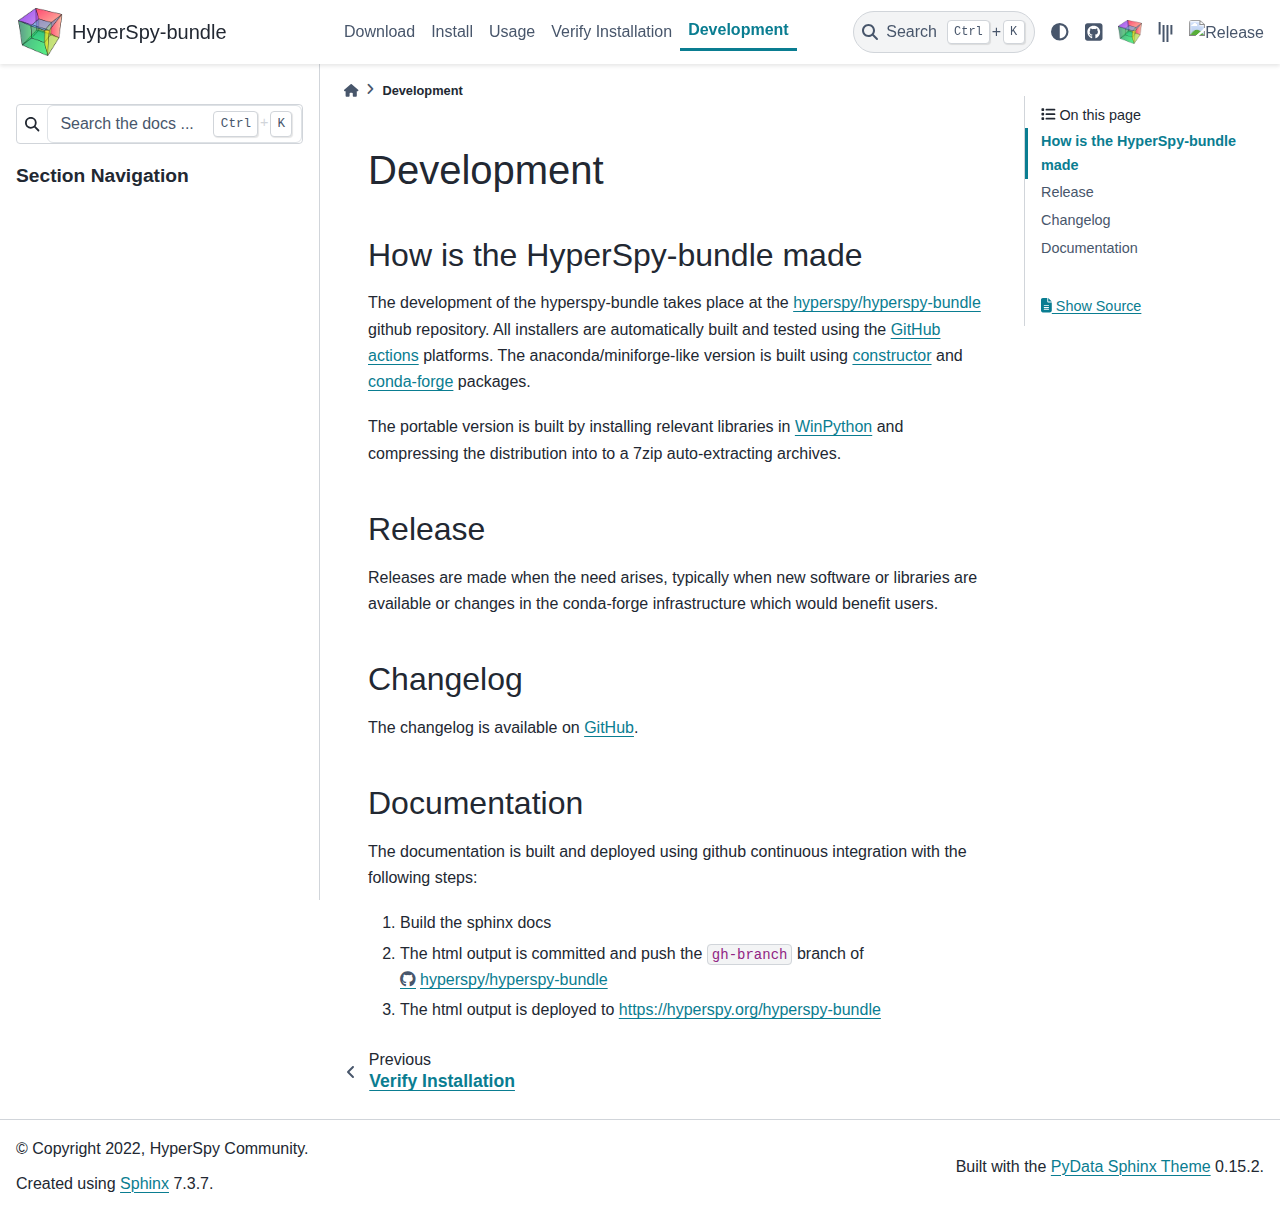
==== commit 6a3bd60f: "Update docs build" ====
--- a/contribute.html
+++ b/contribute.html
@@ -30,6 +30,7 @@
 
     <link rel="stylesheet" type="text/css" href="_static/pygments.css?v=a746c00c" />
     <link rel="stylesheet" type="text/css" href="_static/custom-styles.css?v=cebb11ac" />
+    <link rel="stylesheet" type="text/css" href="_static/design-style.1e8bd061cd6da7fc9cf755528e8ffc24.min.css?v=0a3b3ea7" />
   
   <!-- Pre-loaded scripts that we'll load fully later -->
   <link rel="preload" as="script" href="_static/scripts/bootstrap.js?digest=8d27b9dea8ad943066ae" />
@@ -37,8 +38,9 @@
   <script src="_static/vendor/fontawesome/6.5.1/js/all.min.js?digest=8d27b9dea8ad943066ae"></script>
 
     <script src="_static/documentation_options.js?v=5929fcd5"></script>
-    <script src="_static/doctools.js?v=888ff710"></script>
+    <script src="_static/doctools.js?v=9a2dae69"></script>
     <script src="_static/sphinx_highlight.js?v=dc90522c"></script>
+    <script src="_static/design-tabs.js?v=36754332"></script>
     <script>DOCUMENTATION_OPTIONS.pagename = 'contribute';</script>
     <link rel="icon" href="_static/hyperspy.ico"/>
     <link rel="index" title="Index" href="genindex.html" />
@@ -610,7 +612,7 @@
         <div class="footer-item">
 
   <p class="sphinx-version">
-    Created using <a href="https://www.sphinx-doc.org/">Sphinx</a> 7.2.6.
+    Created using <a href="https://www.sphinx-doc.org/">Sphinx</a> 7.3.7.
     <br/>
   </p>
 </div>
--- a/_static/design-style.1e8bd061cd6da7fc9cf755528e8ffc24.min.css
+++ b/_static/design-style.1e8bd061cd6da7fc9cf755528e8ffc24.min.css
@@ -0,0 +1 @@
+.sd-bg-primary{background-color:var(--sd-color-primary) !important}.sd-bg-text-primary{color:var(--sd-color-primary-text) !important}button.sd-bg-primary:focus,button.sd-bg-primary:hover{background-color:var(--sd-color-primary-highlight) !important}a.sd-bg-primary:focus,a.sd-bg-primary:hover{background-color:var(--sd-color-primary-highlight) !important}.sd-bg-secondary{background-color:var(--sd-color-secondary) !important}.sd-bg-text-secondary{color:var(--sd-color-secondary-text) !important}button.sd-bg-secondary:focus,button.sd-bg-secondary:hover{background-color:var(--sd-color-secondary-highlight) !important}a.sd-bg-secondary:focus,a.sd-bg-secondary:hover{background-color:var(--sd-color-secondary-highlight) !important}.sd-bg-success{background-color:var(--sd-color-success) !important}.sd-bg-text-success{color:var(--sd-color-success-text) !important}button.sd-bg-success:focus,button.sd-bg-success:hover{background-color:var(--sd-color-success-highlight) !important}a.sd-bg-success:focus,a.sd-bg-success:hover{background-color:var(--sd-color-success-highlight) !important}.sd-bg-info{background-color:var(--sd-color-info) !important}.sd-bg-text-info{color:var(--sd-color-info-text) !important}button.sd-bg-info:focus,button.sd-bg-info:hover{background-color:var(--sd-color-info-highlight) !important}a.sd-bg-info:focus,a.sd-bg-info:hover{background-color:var(--sd-color-info-highlight) !important}.sd-bg-warning{background-color:var(--sd-color-warning) !important}.sd-bg-text-warning{color:var(--sd-color-warning-text) !important}button.sd-bg-warning:focus,button.sd-bg-warning:hover{background-color:var(--sd-color-warning-highlight) !important}a.sd-bg-warning:focus,a.sd-bg-warning:hover{background-color:var(--sd-color-warning-highlight) !important}.sd-bg-danger{background-color:var(--sd-color-danger) !important}.sd-bg-text-danger{color:var(--sd-color-danger-text) !important}button.sd-bg-danger:focus,button.sd-bg-danger:hover{background-color:var(--sd-color-danger-highlight) !important}a.sd-bg-danger:focus,a.sd-bg-danger:hover{background-color:var(--sd-color-danger-highlight) !important}.sd-bg-light{background-color:var(--sd-color-light) !important}.sd-bg-text-light{color:var(--sd-color-light-text) !important}button.sd-bg-light:focus,button.sd-bg-light:hover{background-color:var(--sd-color-light-highlight) !important}a.sd-bg-light:focus,a.sd-bg-light:hover{background-color:var(--sd-color-light-highlight) !important}.sd-bg-muted{background-color:var(--sd-color-muted) !important}.sd-bg-text-muted{color:var(--sd-color-muted-text) !important}button.sd-bg-muted:focus,button.sd-bg-muted:hover{background-color:var(--sd-color-muted-highlight) !important}a.sd-bg-muted:focus,a.sd-bg-muted:hover{background-color:var(--sd-color-muted-highlight) !important}.sd-bg-dark{background-color:var(--sd-color-dark) !important}.sd-bg-text-dark{color:var(--sd-color-dark-text) !important}button.sd-bg-dark:focus,button.sd-bg-dark:hover{background-color:var(--sd-color-dark-highlight) !important}a.sd-bg-dark:focus,a.sd-bg-dark:hover{background-color:var(--sd-color-dark-highlight) !important}.sd-bg-black{background-color:var(--sd-color-black) !important}.sd-bg-text-black{color:var(--sd-color-black-text) !important}button.sd-bg-black:focus,button.sd-bg-black:hover{background-color:var(--sd-color-black-highlight) !important}a.sd-bg-black:focus,a.sd-bg-black:hover{background-color:var(--sd-color-black-highlight) !important}.sd-bg-white{background-color:var(--sd-color-white) !important}.sd-bg-text-white{color:var(--sd-color-white-text) !important}button.sd-bg-white:focus,button.sd-bg-white:hover{background-color:var(--sd-color-white-highlight) !important}a.sd-bg-white:focus,a.sd-bg-white:hover{background-color:var(--sd-color-white-highlight) !important}.sd-text-primary,.sd-text-primary>p{color:var(--sd-color-primary) !important}a.sd-text-primary:focus,a.sd-text-primary:hover{color:var(--sd-color-primary-highlight) !important}.sd-text-secondary,.sd-text-secondary>p{color:var(--sd-color-secondary) !important}a.sd-text-secondary:focus,a.sd-text-secondary:hover{color:var(--sd-color-secondary-highlight) !important}.sd-text-success,.sd-text-success>p{color:var(--sd-color-success) !important}a.sd-text-success:focus,a.sd-text-success:hover{color:var(--sd-color-success-highlight) !important}.sd-text-info,.sd-text-info>p{color:var(--sd-color-info) !important}a.sd-text-info:focus,a.sd-text-info:hover{color:var(--sd-color-info-highlight) !important}.sd-text-warning,.sd-text-warning>p{color:var(--sd-color-warning) !important}a.sd-text-warning:focus,a.sd-text-warning:hover{color:var(--sd-color-warning-highlight) !important}.sd-text-danger,.sd-text-danger>p{color:var(--sd-color-danger) !important}a.sd-text-danger:focus,a.sd-text-danger:hover{color:var(--sd-color-danger-highlight) !important}.sd-text-light,.sd-text-light>p{color:var(--sd-color-light) !important}a.sd-text-light:focus,a.sd-text-light:hover{color:var(--sd-color-light-highlight) !important}.sd-text-muted,.sd-text-muted>p{color:var(--sd-color-muted) !important}a.sd-text-muted:focus,a.sd-text-muted:hover{color:var(--sd-color-muted-highlight) !important}.sd-text-dark,.sd-text-dark>p{color:var(--sd-color-dark) !important}a.sd-text-dark:focus,a.sd-text-dark:hover{color:var(--sd-color-dark-highlight) !important}.sd-text-black,.sd-text-black>p{color:var(--sd-color-black) !important}a.sd-text-black:focus,a.sd-text-black:hover{color:var(--sd-color-black-highlight) !important}.sd-text-white,.sd-text-white>p{color:var(--sd-color-white) !important}a.sd-text-white:focus,a.sd-text-white:hover{color:var(--sd-color-white-highlight) !important}.sd-outline-primary{border-color:var(--sd-color-primary) !important;border-style:solid !important;border-width:1px !important}a.sd-outline-primary:focus,a.sd-outline-primary:hover{border-color:var(--sd-color-primary-highlight) !important}.sd-outline-secondary{border-color:var(--sd-color-secondary) !important;border-style:solid !important;border-width:1px !important}a.sd-outline-secondary:focus,a.sd-outline-secondary:hover{border-color:var(--sd-color-secondary-highlight) !important}.sd-outline-success{border-color:var(--sd-color-success) !important;border-style:solid !important;border-width:1px !important}a.sd-outline-success:focus,a.sd-outline-success:hover{border-color:var(--sd-color-success-highlight) !important}.sd-outline-info{border-color:var(--sd-color-info) !important;border-style:solid !important;border-width:1px !important}a.sd-outline-info:focus,a.sd-outline-info:hover{border-color:var(--sd-color-info-highlight) !important}.sd-outline-warning{border-color:var(--sd-color-warning) !important;border-style:solid !important;border-width:1px !important}a.sd-outline-warning:focus,a.sd-outline-warning:hover{border-color:var(--sd-color-warning-highlight) !important}.sd-outline-danger{border-color:var(--sd-color-danger) !important;border-style:solid !important;border-width:1px !important}a.sd-outline-danger:focus,a.sd-outline-danger:hover{border-color:var(--sd-color-danger-highlight) !important}.sd-outline-light{border-color:var(--sd-color-light) !important;border-style:solid !important;border-width:1px !important}a.sd-outline-light:focus,a.sd-outline-light:hover{border-color:var(--sd-color-light-highlight) !important}.sd-outline-muted{border-color:var(--sd-color-muted) !important;border-style:solid !important;border-width:1px !important}a.sd-outline-muted:focus,a.sd-outline-muted:hover{border-color:var(--sd-color-muted-highlight) !important}.sd-outline-dark{border-color:var(--sd-color-dark) !important;border-style:solid !important;border-width:1px !important}a.sd-outline-dark:focus,a.sd-outline-dark:hover{border-color:var(--sd-color-dark-highlight) !important}.sd-outline-black{border-color:var(--sd-color-black) !important;border-style:solid !important;border-width:1px !important}a.sd-outline-black:focus,a.sd-outline-black:hover{border-color:var(--sd-color-black-highlight) !important}.sd-outline-white{border-color:var(--sd-color-white) !important;border-style:solid !important;border-width:1px !important}a.sd-outline-white:focus,a.sd-outline-white:hover{border-color:var(--sd-color-white-highlight) !important}.sd-bg-transparent{background-color:transparent !important}.sd-outline-transparent{border-color:transparent !important}.sd-text-transparent{color:transparent !important}.sd-p-0{padding:0 !important}.sd-pt-0,.sd-py-0{padding-top:0 !important}.sd-pr-0,.sd-px-0{padding-right:0 !important}.sd-pb-0,.sd-py-0{padding-bottom:0 !important}.sd-pl-0,.sd-px-0{padding-left:0 !important}.sd-p-1{padding:.25rem !important}.sd-pt-1,.sd-py-1{padding-top:.25rem !important}.sd-pr-1,.sd-px-1{padding-right:.25rem !important}.sd-pb-1,.sd-py-1{padding-bottom:.25rem !important}.sd-pl-1,.sd-px-1{padding-left:.25rem !important}.sd-p-2{padding:.5rem !important}.sd-pt-2,.sd-py-2{padding-top:.5rem !important}.sd-pr-2,.sd-px-2{padding-right:.5rem !important}.sd-pb-2,.sd-py-2{padding-bottom:.5rem !important}.sd-pl-2,.sd-px-2{padding-left:.5rem !important}.sd-p-3{padding:1rem !important}.sd-pt-3,.sd-py-3{padding-top:1rem !important}.sd-pr-3,.sd-px-3{padding-right:1rem !important}.sd-pb-3,.sd-py-3{padding-bottom:1rem !important}.sd-pl-3,.sd-px-3{padding-left:1rem !important}.sd-p-4{padding:1.5rem !important}.sd-pt-4,.sd-py-4{padding-top:1.5rem !important}.sd-pr-4,.sd-px-4{padding-right:1.5rem !important}.sd-pb-4,.sd-py-4{padding-bottom:1.5rem !important}.sd-pl-4,.sd-px-4{padding-left:1.5rem !important}.sd-p-5{padding:3rem !important}.sd-pt-5,.sd-py-5{padding-top:3rem !important}.sd-pr-5,.sd-px-5{padding-right:3rem !important}.sd-pb-5,.sd-py-5{padding-bottom:3rem !important}.sd-pl-5,.sd-px-5{padding-left:3rem !important}.sd-m-auto{margin:auto !important}.sd-mt-auto,.sd-my-auto{margin-top:auto !important}.sd-mr-auto,.sd-mx-auto{margin-right:auto !important}.sd-mb-auto,.sd-my-auto{margin-bottom:auto !important}.sd-ml-auto,.sd-mx-auto{margin-left:auto !important}.sd-m-0{margin:0 !important}.sd-mt-0,.sd-my-0{margin-top:0 !important}.sd-mr-0,.sd-mx-0{margin-right:0 !important}.sd-mb-0,.sd-my-0{margin-bottom:0 !important}.sd-ml-0,.sd-mx-0{margin-left:0 !important}.sd-m-1{margin:.25rem !important}.sd-mt-1,.sd-my-1{margin-top:.25rem !important}.sd-mr-1,.sd-mx-1{margin-right:.25rem !important}.sd-mb-1,.sd-my-1{margin-bottom:.25rem !important}.sd-ml-1,.sd-mx-1{margin-left:.25rem !important}.sd-m-2{margin:.5rem !important}.sd-mt-2,.sd-my-2{margin-top:.5rem !important}.sd-mr-2,.sd-mx-2{margin-right:.5rem !important}.sd-mb-2,.sd-my-2{margin-bottom:.5rem !important}.sd-ml-2,.sd-mx-2{margin-left:.5rem !important}.sd-m-3{margin:1rem !important}.sd-mt-3,.sd-my-3{margin-top:1rem !important}.sd-mr-3,.sd-mx-3{margin-right:1rem !important}.sd-mb-3,.sd-my-3{margin-bottom:1rem !important}.sd-ml-3,.sd-mx-3{margin-left:1rem !important}.sd-m-4{margin:1.5rem !important}.sd-mt-4,.sd-my-4{margin-top:1.5rem !important}.sd-mr-4,.sd-mx-4{margin-right:1.5rem !important}.sd-mb-4,.sd-my-4{margin-bottom:1.5rem !important}.sd-ml-4,.sd-mx-4{margin-left:1.5rem !important}.sd-m-5{margin:3rem !important}.sd-mt-5,.sd-my-5{margin-top:3rem !important}.sd-mr-5,.sd-mx-5{margin-right:3rem !important}.sd-mb-5,.sd-my-5{margin-bottom:3rem !important}.sd-ml-5,.sd-mx-5{margin-left:3rem !important}.sd-w-25{width:25% !important}.sd-w-50{width:50% !important}.sd-w-75{width:75% !important}.sd-w-100{width:100% !important}.sd-w-auto{width:auto !important}.sd-h-25{height:25% !important}.sd-h-50{height:50% !important}.sd-h-75{height:75% !important}.sd-h-100{height:100% !important}.sd-h-auto{height:auto !important}.sd-d-none{display:none !important}.sd-d-inline{display:inline !important}.sd-d-inline-block{display:inline-block !important}.sd-d-block{display:block !important}.sd-d-grid{display:grid !important}.sd-d-flex-row{display:-ms-flexbox !important;display:flex !important;flex-direction:row !important}.sd-d-flex-column{display:-ms-flexbox !important;display:flex !important;flex-direction:column !important}.sd-d-inline-flex{display:-ms-inline-flexbox !important;display:inline-flex !important}@media(min-width: 576px){.sd-d-sm-none{display:none !important}.sd-d-sm-inline{display:inline !important}.sd-d-sm-inline-block{display:inline-block !important}.sd-d-sm-block{display:block !important}.sd-d-sm-grid{display:grid !important}.sd-d-sm-flex{display:-ms-flexbox !important;display:flex !important}.sd-d-sm-inline-flex{display:-ms-inline-flexbox !important;display:inline-flex !important}}@media(min-width: 768px){.sd-d-md-none{display:none !important}.sd-d-md-inline{display:inline !important}.sd-d-md-inline-block{display:inline-block !important}.sd-d-md-block{display:block !important}.sd-d-md-grid{display:grid !important}.sd-d-md-flex{display:-ms-flexbox !important;display:flex !important}.sd-d-md-inline-flex{display:-ms-inline-flexbox !important;display:inline-flex !important}}@media(min-width: 992px){.sd-d-lg-none{display:none !important}.sd-d-lg-inline{display:inline !important}.sd-d-lg-inline-block{display:inline-block !important}.sd-d-lg-block{display:block !important}.sd-d-lg-grid{display:grid !important}.sd-d-lg-flex{display:-ms-flexbox !important;display:flex !important}.sd-d-lg-inline-flex{display:-ms-inline-flexbox !important;display:inline-flex !important}}@media(min-width: 1200px){.sd-d-xl-none{display:none !important}.sd-d-xl-inline{display:inline !important}.sd-d-xl-inline-block{display:inline-block !important}.sd-d-xl-block{display:block !important}.sd-d-xl-grid{display:grid !important}.sd-d-xl-flex{display:-ms-flexbox !important;display:flex !important}.sd-d-xl-inline-flex{display:-ms-inline-flexbox !important;display:inline-flex !important}}.sd-align-major-start{justify-content:flex-start !important}.sd-align-major-end{justify-content:flex-end !important}.sd-align-major-center{justify-content:center !important}.sd-align-major-justify{justify-content:space-between !important}.sd-align-major-spaced{justify-content:space-evenly !important}.sd-align-minor-start{align-items:flex-start !important}.sd-align-minor-end{align-items:flex-end !important}.sd-align-minor-center{align-items:center !important}.sd-align-minor-stretch{align-items:stretch !important}.sd-text-justify{text-align:justify !important}.sd-text-left{text-align:left !important}.sd-text-right{text-align:right !important}.sd-text-center{text-align:center !important}.sd-font-weight-light{font-weight:300 !important}.sd-font-weight-lighter{font-weight:lighter !important}.sd-font-weight-normal{font-weight:400 !important}.sd-font-weight-bold{font-weight:700 !important}.sd-font-weight-bolder{font-weight:bolder !important}.sd-font-italic{font-style:italic !important}.sd-text-decoration-none{text-decoration:none !important}.sd-text-lowercase{text-transform:lowercase !important}.sd-text-uppercase{text-transform:uppercase !important}.sd-text-capitalize{text-transform:capitalize !important}.sd-text-wrap{white-space:normal !important}.sd-text-nowrap{white-space:nowrap !important}.sd-text-truncate{overflow:hidden;text-overflow:ellipsis;white-space:nowrap}.sd-fs-1,.sd-fs-1>p{font-size:calc(1.375rem + 1.5vw) !important;line-height:unset !important}.sd-fs-2,.sd-fs-2>p{font-size:calc(1.325rem + 0.9vw) !important;line-height:unset !important}.sd-fs-3,.sd-fs-3>p{font-size:calc(1.3rem + 0.6vw) !important;line-height:unset !important}.sd-fs-4,.sd-fs-4>p{font-size:calc(1.275rem + 0.3vw) !important;line-height:unset !important}.sd-fs-5,.sd-fs-5>p{font-size:1.25rem !important;line-height:unset !important}.sd-fs-6,.sd-fs-6>p{font-size:1rem !important;line-height:unset !important}.sd-border-0{border:0 solid !important}.sd-border-top-0{border-top:0 solid !important}.sd-border-bottom-0{border-bottom:0 solid !important}.sd-border-right-0{border-right:0 solid !important}.sd-border-left-0{border-left:0 solid !important}.sd-border-1{border:1px solid !important}.sd-border-top-1{border-top:1px solid !important}.sd-border-bottom-1{border-bottom:1px solid !important}.sd-border-right-1{border-right:1px solid !important}.sd-border-left-1{border-left:1px solid !important}.sd-border-2{border:2px solid !important}.sd-border-top-2{border-top:2px solid !important}.sd-border-bottom-2{border-bottom:2px solid !important}.sd-border-right-2{border-right:2px solid !important}.sd-border-left-2{border-left:2px solid !important}.sd-border-3{border:3px solid !important}.sd-border-top-3{border-top:3px solid !important}.sd-border-bottom-3{border-bottom:3px solid !important}.sd-border-right-3{border-right:3px solid !important}.sd-border-left-3{border-left:3px solid !important}.sd-border-4{border:4px solid !important}.sd-border-top-4{border-top:4px solid !important}.sd-border-bottom-4{border-bottom:4px solid !important}.sd-border-right-4{border-right:4px solid !important}.sd-border-left-4{border-left:4px solid !important}.sd-border-5{border:5px solid !important}.sd-border-top-5{border-top:5px solid !important}.sd-border-bottom-5{border-bottom:5px solid !important}.sd-border-right-5{border-right:5px solid !important}.sd-border-left-5{border-left:5px solid !important}.sd-rounded-0{border-radius:0 !important}.sd-rounded-1{border-radius:.2rem !important}.sd-rounded-2{border-radius:.3rem !important}.sd-rounded-3{border-radius:.5rem !important}.sd-rounded-pill{border-radius:50rem !important}.sd-rounded-circle{border-radius:50% !important}.shadow-none{box-shadow:none !important}.sd-shadow-sm{box-shadow:0 .125rem .25rem var(--sd-color-shadow) !important}.sd-shadow-md{box-shadow:0 .5rem 1rem var(--sd-color-shadow) !important}.sd-shadow-lg{box-shadow:0 1rem 3rem var(--sd-color-shadow) !important}@keyframes sd-slide-from-left{0%{transform:translateX(-100%)}100%{transform:translateX(0)}}@keyframes sd-slide-from-right{0%{transform:translateX(200%)}100%{transform:translateX(0)}}@keyframes sd-grow100{0%{transform:scale(0);opacity:.5}100%{transform:scale(1);opacity:1}}@keyframes sd-grow50{0%{transform:scale(0.5);opacity:.5}100%{transform:scale(1);opacity:1}}@keyframes sd-grow50-rot20{0%{transform:scale(0.5) rotateZ(-20deg);opacity:.5}75%{transform:scale(1) rotateZ(5deg);opacity:1}95%{transform:scale(1) rotateZ(-1deg);opacity:1}100%{transform:scale(1) rotateZ(0);opacity:1}}.sd-animate-slide-from-left{animation:1s ease-out 0s 1 normal none running sd-slide-from-left}.sd-animate-slide-from-right{animation:1s ease-out 0s 1 normal none running sd-slide-from-right}.sd-animate-grow100{animation:1s ease-out 0s 1 normal none running sd-grow100}.sd-animate-grow50{animation:1s ease-out 0s 1 normal none running sd-grow50}.sd-animate-grow50-rot20{animation:1s ease-out 0s 1 normal none running sd-grow50-rot20}.sd-badge{display:inline-block;padding:.35em .65em;font-size:.75em;font-weight:700;line-height:1;text-align:center;white-space:nowrap;vertical-align:baseline;border-radius:.25rem}.sd-badge:empty{display:none}a.sd-badge{text-decoration:none}.sd-btn .sd-badge{position:relative;top:-1px}.sd-btn{background-color:transparent;border:1px solid transparent;border-radius:.25rem;cursor:pointer;display:inline-block;font-weight:400;font-size:1rem;line-height:1.5;padding:.375rem .75rem;text-align:center;text-decoration:none;transition:color .15s ease-in-out,background-color .15s ease-in-out,border-color .15s ease-in-out,box-shadow .15s ease-in-out;vertical-align:middle;user-select:none;-moz-user-select:none;-ms-user-select:none;-webkit-user-select:none}.sd-btn:hover{text-decoration:none}@media(prefers-reduced-motion: reduce){.sd-btn{transition:none}}.sd-btn-primary,.sd-btn-outline-primary:hover,.sd-btn-outline-primary:focus{color:var(--sd-color-primary-text) !important;background-color:var(--sd-color-primary) !important;border-color:var(--sd-color-primary) !important;border-width:1px !important;border-style:solid !important}.sd-btn-primary:hover,.sd-btn-primary:focus{color:var(--sd-color-primary-text) !important;background-color:var(--sd-color-primary-highlight) !important;border-color:var(--sd-color-primary-highlight) !important;border-width:1px !important;border-style:solid !important}.sd-btn-outline-primary{color:var(--sd-color-primary) !important;border-color:var(--sd-color-primary) !important;border-width:1px !important;border-style:solid !important}.sd-btn-secondary,.sd-btn-outline-secondary:hover,.sd-btn-outline-secondary:focus{color:var(--sd-color-secondary-text) !important;background-color:var(--sd-color-secondary) !important;border-color:var(--sd-color-secondary) !important;border-width:1px !important;border-style:solid !important}.sd-btn-secondary:hover,.sd-btn-secondary:focus{color:var(--sd-color-secondary-text) !important;background-color:var(--sd-color-secondary-highlight) !important;border-color:var(--sd-color-secondary-highlight) !important;border-width:1px !important;border-style:solid !important}.sd-btn-outline-secondary{color:var(--sd-color-secondary) !important;border-color:var(--sd-color-secondary) !important;border-width:1px !important;border-style:solid !important}.sd-btn-success,.sd-btn-outline-success:hover,.sd-btn-outline-success:focus{color:var(--sd-color-success-text) !important;background-color:var(--sd-color-success) !important;border-color:var(--sd-color-success) !important;border-width:1px !important;border-style:solid !important}.sd-btn-success:hover,.sd-btn-success:focus{color:var(--sd-color-success-text) !important;background-color:var(--sd-color-success-highlight) !important;border-color:var(--sd-color-success-highlight) !important;border-width:1px !important;border-style:solid !important}.sd-btn-outline-success{color:var(--sd-color-success) !important;border-color:var(--sd-color-success) !important;border-width:1px !important;border-style:solid !important}.sd-btn-info,.sd-btn-outline-info:hover,.sd-btn-outline-info:focus{color:var(--sd-color-info-text) !important;background-color:var(--sd-color-info) !important;border-color:var(--sd-color-info) !important;border-width:1px !important;border-style:solid !important}.sd-btn-info:hover,.sd-btn-info:focus{color:var(--sd-color-info-text) !important;background-color:var(--sd-color-info-highlight) !important;border-color:var(--sd-color-info-highlight) !important;border-width:1px !important;border-style:solid !important}.sd-btn-outline-info{color:var(--sd-color-info) !important;border-color:var(--sd-color-info) !important;border-width:1px !important;border-style:solid !important}.sd-btn-warning,.sd-btn-outline-warning:hover,.sd-btn-outline-warning:focus{color:var(--sd-color-warning-text) !important;background-color:var(--sd-color-warning) !important;border-color:var(--sd-color-warning) !important;border-width:1px !important;border-style:solid !important}.sd-btn-warning:hover,.sd-btn-warning:focus{color:var(--sd-color-warning-text) !important;background-color:var(--sd-color-warning-highlight) !important;border-color:var(--sd-color-warning-highlight) !important;border-width:1px !important;border-style:solid !important}.sd-btn-outline-warning{color:var(--sd-color-warning) !important;border-color:var(--sd-color-warning) !important;border-width:1px !important;border-style:solid !important}.sd-btn-danger,.sd-btn-outline-danger:hover,.sd-btn-outline-danger:focus{color:var(--sd-color-danger-text) !important;background-color:var(--sd-color-danger) !important;border-color:var(--sd-color-danger) !important;border-width:1px !important;border-style:solid !important}.sd-btn-danger:hover,.sd-btn-danger:focus{color:var(--sd-color-danger-text) !important;background-color:var(--sd-color-danger-highlight) !important;border-color:var(--sd-color-danger-highlight) !important;border-width:1px !important;border-style:solid !important}.sd-btn-outline-danger{color:var(--sd-color-danger) !important;border-color:var(--sd-color-danger) !important;border-width:1px !important;border-style:solid !important}.sd-btn-light,.sd-btn-outline-light:hover,.sd-btn-outline-light:focus{color:var(--sd-color-light-text) !important;background-color:var(--sd-color-light) !important;border-color:var(--sd-color-light) !important;border-width:1px !important;border-style:solid !important}.sd-btn-light:hover,.sd-btn-light:focus{color:var(--sd-color-light-text) !important;background-color:var(--sd-color-light-highlight) !important;border-color:var(--sd-color-light-highlight) !important;border-width:1px !important;border-style:solid !important}.sd-btn-outline-light{color:var(--sd-color-light) !important;border-color:var(--sd-color-light) !important;border-width:1px !important;border-style:solid !important}.sd-btn-muted,.sd-btn-outline-muted:hover,.sd-btn-outline-muted:focus{color:var(--sd-color-muted-text) !important;background-color:var(--sd-color-muted) !important;border-color:var(--sd-color-muted) !important;border-width:1px !important;border-style:solid !important}.sd-btn-muted:hover,.sd-btn-muted:focus{color:var(--sd-color-muted-text) !important;background-color:var(--sd-color-muted-highlight) !important;border-color:var(--sd-color-muted-highlight) !important;border-width:1px !important;border-style:solid !important}.sd-btn-outline-muted{color:var(--sd-color-muted) !important;border-color:var(--sd-color-muted) !important;border-width:1px !important;border-style:solid !important}.sd-btn-dark,.sd-btn-outline-dark:hover,.sd-btn-outline-dark:focus{color:var(--sd-color-dark-text) !important;background-color:var(--sd-color-dark) !important;border-color:var(--sd-color-dark) !important;border-width:1px !important;border-style:solid !important}.sd-btn-dark:hover,.sd-btn-dark:focus{color:var(--sd-color-dark-text) !important;background-color:var(--sd-color-dark-highlight) !important;border-color:var(--sd-color-dark-highlight) !important;border-width:1px !important;border-style:solid !important}.sd-btn-outline-dark{color:var(--sd-color-dark) !important;border-color:var(--sd-color-dark) !important;border-width:1px !important;border-style:solid !important}.sd-btn-black,.sd-btn-outline-black:hover,.sd-btn-outline-black:focus{color:var(--sd-color-black-text) !important;background-color:var(--sd-color-black) !important;border-color:var(--sd-color-black) !important;border-width:1px !important;border-style:solid !important}.sd-btn-black:hover,.sd-btn-black:focus{color:var(--sd-color-black-text) !important;background-color:var(--sd-color-black-highlight) !important;border-color:var(--sd-color-black-highlight) !important;border-width:1px !important;border-style:solid !important}.sd-btn-outline-black{color:var(--sd-color-black) !important;border-color:var(--sd-color-black) !important;border-width:1px !important;border-style:solid !important}.sd-btn-white,.sd-btn-outline-white:hover,.sd-btn-outline-white:focus{color:var(--sd-color-white-text) !important;background-color:var(--sd-color-white) !important;border-color:var(--sd-color-white) !important;border-width:1px !important;border-style:solid !important}.sd-btn-white:hover,.sd-btn-white:focus{color:var(--sd-color-white-text) !important;background-color:var(--sd-color-white-highlight) !important;border-color:var(--sd-color-white-highlight) !important;border-width:1px !important;border-style:solid !important}.sd-btn-outline-white{color:var(--sd-color-white) !important;border-color:var(--sd-color-white) !important;border-width:1px !important;border-style:solid !important}.sd-stretched-link::after{position:absolute;top:0;right:0;bottom:0;left:0;z-index:1;content:""}.sd-hide-link-text{font-size:0}.sd-octicon,.sd-material-icon{display:inline-block;fill:currentColor;vertical-align:middle}.sd-avatar-xs{border-radius:50%;object-fit:cover;object-position:center;width:1rem;height:1rem}.sd-avatar-sm{border-radius:50%;object-fit:cover;object-position:center;width:3rem;height:3rem}.sd-avatar-md{border-radius:50%;object-fit:cover;object-position:center;width:5rem;height:5rem}.sd-avatar-lg{border-radius:50%;object-fit:cover;object-position:center;width:7rem;height:7rem}.sd-avatar-xl{border-radius:50%;object-fit:cover;object-position:center;width:10rem;height:10rem}.sd-avatar-inherit{border-radius:50%;object-fit:cover;object-position:center;width:inherit;height:inherit}.sd-avatar-initial{border-radius:50%;object-fit:cover;object-position:center;width:initial;height:initial}.sd-card{background-clip:border-box;background-color:var(--sd-color-card-background);border:1px solid var(--sd-color-card-border);border-radius:.25rem;color:var(--sd-color-card-text);display:-ms-flexbox;display:flex;-ms-flex-direction:column;flex-direction:column;min-width:0;position:relative;word-wrap:break-word}.sd-card>hr{margin-left:0;margin-right:0}.sd-card-hover:hover{border-color:var(--sd-color-card-border-hover);transform:scale(1.01)}.sd-card-body{-ms-flex:1 1 auto;flex:1 1 auto;padding:1rem 1rem}.sd-card-title{margin-bottom:.5rem}.sd-card-subtitle{margin-top:-0.25rem;margin-bottom:0}.sd-card-text:last-child{margin-bottom:0}.sd-card-link:hover{text-decoration:none}.sd-card-link+.card-link{margin-left:1rem}.sd-card-header{padding:.5rem 1rem;margin-bottom:0;background-color:var(--sd-color-card-header);border-bottom:1px solid var(--sd-color-card-border)}.sd-card-header:first-child{border-radius:calc(0.25rem - 1px) calc(0.25rem - 1px) 0 0}.sd-card-footer{padding:.5rem 1rem;background-color:var(--sd-color-card-footer);border-top:1px solid var(--sd-color-card-border)}.sd-card-footer:last-child{border-radius:0 0 calc(0.25rem - 1px) calc(0.25rem - 1px)}.sd-card-header-tabs{margin-right:-0.5rem;margin-bottom:-0.5rem;margin-left:-0.5rem;border-bottom:0}.sd-card-header-pills{margin-right:-0.5rem;margin-left:-0.5rem}.sd-card-img-overlay{position:absolute;top:0;right:0;bottom:0;left:0;padding:1rem;border-radius:calc(0.25rem - 1px)}.sd-card-img,.sd-card-img-bottom,.sd-card-img-top{width:100%}.sd-card-img,.sd-card-img-top{border-top-left-radius:calc(0.25rem - 1px);border-top-right-radius:calc(0.25rem - 1px)}.sd-card-img,.sd-card-img-bottom{border-bottom-left-radius:calc(0.25rem - 1px);border-bottom-right-radius:calc(0.25rem - 1px)}.sd-cards-carousel{width:100%;display:flex;flex-wrap:nowrap;-ms-flex-direction:row;flex-direction:row;overflow-x:hidden;scroll-snap-type:x mandatory}.sd-cards-carousel.sd-show-scrollbar{overflow-x:auto}.sd-cards-carousel:hover,.sd-cards-carousel:focus{overflow-x:auto}.sd-cards-carousel>.sd-card{flex-shrink:0;scroll-snap-align:start}.sd-cards-carousel>.sd-card:not(:last-child){margin-right:3px}.sd-card-cols-1>.sd-card{width:90%}.sd-card-cols-2>.sd-card{width:45%}.sd-card-cols-3>.sd-card{width:30%}.sd-card-cols-4>.sd-card{width:22.5%}.sd-card-cols-5>.sd-card{width:18%}.sd-card-cols-6>.sd-card{width:15%}.sd-card-cols-7>.sd-card{width:12.8571428571%}.sd-card-cols-8>.sd-card{width:11.25%}.sd-card-cols-9>.sd-card{width:10%}.sd-card-cols-10>.sd-card{width:9%}.sd-card-cols-11>.sd-card{width:8.1818181818%}.sd-card-cols-12>.sd-card{width:7.5%}.sd-container,.sd-container-fluid,.sd-container-lg,.sd-container-md,.sd-container-sm,.sd-container-xl{margin-left:auto;margin-right:auto;padding-left:var(--sd-gutter-x, 0.75rem);padding-right:var(--sd-gutter-x, 0.75rem);width:100%}@media(min-width: 576px){.sd-container-sm,.sd-container{max-width:540px}}@media(min-width: 768px){.sd-container-md,.sd-container-sm,.sd-container{max-width:720px}}@media(min-width: 992px){.sd-container-lg,.sd-container-md,.sd-container-sm,.sd-container{max-width:960px}}@media(min-width: 1200px){.sd-container-xl,.sd-container-lg,.sd-container-md,.sd-container-sm,.sd-container{max-width:1140px}}.sd-row{--sd-gutter-x: 1.5rem;--sd-gutter-y: 0;display:-ms-flexbox;display:flex;-ms-flex-wrap:wrap;flex-wrap:wrap;margin-top:calc(var(--sd-gutter-y) * -1);margin-right:calc(var(--sd-gutter-x) * -0.5);margin-left:calc(var(--sd-gutter-x) * -0.5)}.sd-row>*{box-sizing:border-box;flex-shrink:0;width:100%;max-width:100%;padding-right:calc(var(--sd-gutter-x) * 0.5);padding-left:calc(var(--sd-gutter-x) * 0.5);margin-top:var(--sd-gutter-y)}.sd-col{flex:1 0 0%;-ms-flex:1 0 0%}.sd-row-cols-auto>*{flex:0 0 auto;width:auto}.sd-row-cols-1>*{flex:0 0 auto;-ms-flex:0 0 auto;width:100%}.sd-row-cols-2>*{flex:0 0 auto;-ms-flex:0 0 auto;width:50%}.sd-row-cols-3>*{flex:0 0 auto;-ms-flex:0 0 auto;width:33.3333333333%}.sd-row-cols-4>*{flex:0 0 auto;-ms-flex:0 0 auto;width:25%}.sd-row-cols-5>*{flex:0 0 auto;-ms-flex:0 0 auto;width:20%}.sd-row-cols-6>*{flex:0 0 auto;-ms-flex:0 0 auto;width:16.6666666667%}.sd-row-cols-7>*{flex:0 0 auto;-ms-flex:0 0 auto;width:14.2857142857%}.sd-row-cols-8>*{flex:0 0 auto;-ms-flex:0 0 auto;width:12.5%}.sd-row-cols-9>*{flex:0 0 auto;-ms-flex:0 0 auto;width:11.1111111111%}.sd-row-cols-10>*{flex:0 0 auto;-ms-flex:0 0 auto;width:10%}.sd-row-cols-11>*{flex:0 0 auto;-ms-flex:0 0 auto;width:9.0909090909%}.sd-row-cols-12>*{flex:0 0 auto;-ms-flex:0 0 auto;width:8.3333333333%}@media(min-width: 576px){.sd-col-sm{flex:1 0 0%;-ms-flex:1 0 0%}.sd-row-cols-sm-auto{flex:1 0 auto;-ms-flex:1 0 auto;width:100%}.sd-row-cols-sm-1>*{flex:0 0 auto;-ms-flex:0 0 auto;width:100%}.sd-row-cols-sm-2>*{flex:0 0 auto;-ms-flex:0 0 auto;width:50%}.sd-row-cols-sm-3>*{flex:0 0 auto;-ms-flex:0 0 auto;width:33.3333333333%}.sd-row-cols-sm-4>*{flex:0 0 auto;-ms-flex:0 0 auto;width:25%}.sd-row-cols-sm-5>*{flex:0 0 auto;-ms-flex:0 0 auto;width:20%}.sd-row-cols-sm-6>*{flex:0 0 auto;-ms-flex:0 0 auto;width:16.6666666667%}.sd-row-cols-sm-7>*{flex:0 0 auto;-ms-flex:0 0 auto;width:14.2857142857%}.sd-row-cols-sm-8>*{flex:0 0 auto;-ms-flex:0 0 auto;width:12.5%}.sd-row-cols-sm-9>*{flex:0 0 auto;-ms-flex:0 0 auto;width:11.1111111111%}.sd-row-cols-sm-10>*{flex:0 0 auto;-ms-flex:0 0 auto;width:10%}.sd-row-cols-sm-11>*{flex:0 0 auto;-ms-flex:0 0 auto;width:9.0909090909%}.sd-row-cols-sm-12>*{flex:0 0 auto;-ms-flex:0 0 auto;width:8.3333333333%}}@media(min-width: 768px){.sd-col-md{flex:1 0 0%;-ms-flex:1 0 0%}.sd-row-cols-md-auto{flex:1 0 auto;-ms-flex:1 0 auto;width:100%}.sd-row-cols-md-1>*{flex:0 0 auto;-ms-flex:0 0 auto;width:100%}.sd-row-cols-md-2>*{flex:0 0 auto;-ms-flex:0 0 auto;width:50%}.sd-row-cols-md-3>*{flex:0 0 auto;-ms-flex:0 0 auto;width:33.3333333333%}.sd-row-cols-md-4>*{flex:0 0 auto;-ms-flex:0 0 auto;width:25%}.sd-row-cols-md-5>*{flex:0 0 auto;-ms-flex:0 0 auto;width:20%}.sd-row-cols-md-6>*{flex:0 0 auto;-ms-flex:0 0 auto;width:16.6666666667%}.sd-row-cols-md-7>*{flex:0 0 auto;-ms-flex:0 0 auto;width:14.2857142857%}.sd-row-cols-md-8>*{flex:0 0 auto;-ms-flex:0 0 auto;width:12.5%}.sd-row-cols-md-9>*{flex:0 0 auto;-ms-flex:0 0 auto;width:11.1111111111%}.sd-row-cols-md-10>*{flex:0 0 auto;-ms-flex:0 0 auto;width:10%}.sd-row-cols-md-11>*{flex:0 0 auto;-ms-flex:0 0 auto;width:9.0909090909%}.sd-row-cols-md-12>*{flex:0 0 auto;-ms-flex:0 0 auto;width:8.3333333333%}}@media(min-width: 992px){.sd-col-lg{flex:1 0 0%;-ms-flex:1 0 0%}.sd-row-cols-lg-auto{flex:1 0 auto;-ms-flex:1 0 auto;width:100%}.sd-row-cols-lg-1>*{flex:0 0 auto;-ms-flex:0 0 auto;width:100%}.sd-row-cols-lg-2>*{flex:0 0 auto;-ms-flex:0 0 auto;width:50%}.sd-row-cols-lg-3>*{flex:0 0 auto;-ms-flex:0 0 auto;width:33.3333333333%}.sd-row-cols-lg-4>*{flex:0 0 auto;-ms-flex:0 0 auto;width:25%}.sd-row-cols-lg-5>*{flex:0 0 auto;-ms-flex:0 0 auto;width:20%}.sd-row-cols-lg-6>*{flex:0 0 auto;-ms-flex:0 0 auto;width:16.6666666667%}.sd-row-cols-lg-7>*{flex:0 0 auto;-ms-flex:0 0 auto;width:14.2857142857%}.sd-row-cols-lg-8>*{flex:0 0 auto;-ms-flex:0 0 auto;width:12.5%}.sd-row-cols-lg-9>*{flex:0 0 auto;-ms-flex:0 0 auto;width:11.1111111111%}.sd-row-cols-lg-10>*{flex:0 0 auto;-ms-flex:0 0 auto;width:10%}.sd-row-cols-lg-11>*{flex:0 0 auto;-ms-flex:0 0 auto;width:9.0909090909%}.sd-row-cols-lg-12>*{flex:0 0 auto;-ms-flex:0 0 auto;width:8.3333333333%}}@media(min-width: 1200px){.sd-col-xl{flex:1 0 0%;-ms-flex:1 0 0%}.sd-row-cols-xl-auto{flex:1 0 auto;-ms-flex:1 0 auto;width:100%}.sd-row-cols-xl-1>*{flex:0 0 auto;-ms-flex:0 0 auto;width:100%}.sd-row-cols-xl-2>*{flex:0 0 auto;-ms-flex:0 0 auto;width:50%}.sd-row-cols-xl-3>*{flex:0 0 auto;-ms-flex:0 0 auto;width:33.3333333333%}.sd-row-cols-xl-4>*{flex:0 0 auto;-ms-flex:0 0 auto;width:25%}.sd-row-cols-xl-5>*{flex:0 0 auto;-ms-flex:0 0 auto;width:20%}.sd-row-cols-xl-6>*{flex:0 0 auto;-ms-flex:0 0 auto;width:16.6666666667%}.sd-row-cols-xl-7>*{flex:0 0 auto;-ms-flex:0 0 auto;width:14.2857142857%}.sd-row-cols-xl-8>*{flex:0 0 auto;-ms-flex:0 0 auto;width:12.5%}.sd-row-cols-xl-9>*{flex:0 0 auto;-ms-flex:0 0 auto;width:11.1111111111%}.sd-row-cols-xl-10>*{flex:0 0 auto;-ms-flex:0 0 auto;width:10%}.sd-row-cols-xl-11>*{flex:0 0 auto;-ms-flex:0 0 auto;width:9.0909090909%}.sd-row-cols-xl-12>*{flex:0 0 auto;-ms-flex:0 0 auto;width:8.3333333333%}}.sd-col-auto{flex:0 0 auto;-ms-flex:0 0 auto;width:auto}.sd-col-1{flex:0 0 auto;-ms-flex:0 0 auto;width:8.3333333333%}.sd-col-2{flex:0 0 auto;-ms-flex:0 0 auto;width:16.6666666667%}.sd-col-3{flex:0 0 auto;-ms-flex:0 0 auto;width:25%}.sd-col-4{flex:0 0 auto;-ms-flex:0 0 auto;width:33.3333333333%}.sd-col-5{flex:0 0 auto;-ms-flex:0 0 auto;width:41.6666666667%}.sd-col-6{flex:0 0 auto;-ms-flex:0 0 auto;width:50%}.sd-col-7{flex:0 0 auto;-ms-flex:0 0 auto;width:58.3333333333%}.sd-col-8{flex:0 0 auto;-ms-flex:0 0 auto;width:66.6666666667%}.sd-col-9{flex:0 0 auto;-ms-flex:0 0 auto;width:75%}.sd-col-10{flex:0 0 auto;-ms-flex:0 0 auto;width:83.3333333333%}.sd-col-11{flex:0 0 auto;-ms-flex:0 0 auto;width:91.6666666667%}.sd-col-12{flex:0 0 auto;-ms-flex:0 0 auto;width:100%}.sd-g-0,.sd-gy-0{--sd-gutter-y: 0}.sd-g-0,.sd-gx-0{--sd-gutter-x: 0}.sd-g-1,.sd-gy-1{--sd-gutter-y: 0.25rem}.sd-g-1,.sd-gx-1{--sd-gutter-x: 0.25rem}.sd-g-2,.sd-gy-2{--sd-gutter-y: 0.5rem}.sd-g-2,.sd-gx-2{--sd-gutter-x: 0.5rem}.sd-g-3,.sd-gy-3{--sd-gutter-y: 1rem}.sd-g-3,.sd-gx-3{--sd-gutter-x: 1rem}.sd-g-4,.sd-gy-4{--sd-gutter-y: 1.5rem}.sd-g-4,.sd-gx-4{--sd-gutter-x: 1.5rem}.sd-g-5,.sd-gy-5{--sd-gutter-y: 3rem}.sd-g-5,.sd-gx-5{--sd-gutter-x: 3rem}@media(min-width: 576px){.sd-col-sm-auto{-ms-flex:0 0 auto;flex:0 0 auto;width:auto}.sd-col-sm-1{-ms-flex:0 0 auto;flex:0 0 auto;width:8.3333333333%}.sd-col-sm-2{-ms-flex:0 0 auto;flex:0 0 auto;width:16.6666666667%}.sd-col-sm-3{-ms-flex:0 0 auto;flex:0 0 auto;width:25%}.sd-col-sm-4{-ms-flex:0 0 auto;flex:0 0 auto;width:33.3333333333%}.sd-col-sm-5{-ms-flex:0 0 auto;flex:0 0 auto;width:41.6666666667%}.sd-col-sm-6{-ms-flex:0 0 auto;flex:0 0 auto;width:50%}.sd-col-sm-7{-ms-flex:0 0 auto;flex:0 0 auto;width:58.3333333333%}.sd-col-sm-8{-ms-flex:0 0 auto;flex:0 0 auto;width:66.6666666667%}.sd-col-sm-9{-ms-flex:0 0 auto;flex:0 0 auto;width:75%}.sd-col-sm-10{-ms-flex:0 0 auto;flex:0 0 auto;width:83.3333333333%}.sd-col-sm-11{-ms-flex:0 0 auto;flex:0 0 auto;width:91.6666666667%}.sd-col-sm-12{-ms-flex:0 0 auto;flex:0 0 auto;width:100%}.sd-g-sm-0,.sd-gy-sm-0{--sd-gutter-y: 0}.sd-g-sm-0,.sd-gx-sm-0{--sd-gutter-x: 0}.sd-g-sm-1,.sd-gy-sm-1{--sd-gutter-y: 0.25rem}.sd-g-sm-1,.sd-gx-sm-1{--sd-gutter-x: 0.25rem}.sd-g-sm-2,.sd-gy-sm-2{--sd-gutter-y: 0.5rem}.sd-g-sm-2,.sd-gx-sm-2{--sd-gutter-x: 0.5rem}.sd-g-sm-3,.sd-gy-sm-3{--sd-gutter-y: 1rem}.sd-g-sm-3,.sd-gx-sm-3{--sd-gutter-x: 1rem}.sd-g-sm-4,.sd-gy-sm-4{--sd-gutter-y: 1.5rem}.sd-g-sm-4,.sd-gx-sm-4{--sd-gutter-x: 1.5rem}.sd-g-sm-5,.sd-gy-sm-5{--sd-gutter-y: 3rem}.sd-g-sm-5,.sd-gx-sm-5{--sd-gutter-x: 3rem}}@media(min-width: 768px){.sd-col-md-auto{-ms-flex:0 0 auto;flex:0 0 auto;width:auto}.sd-col-md-1{-ms-flex:0 0 auto;flex:0 0 auto;width:8.3333333333%}.sd-col-md-2{-ms-flex:0 0 auto;flex:0 0 auto;width:16.6666666667%}.sd-col-md-3{-ms-flex:0 0 auto;flex:0 0 auto;width:25%}.sd-col-md-4{-ms-flex:0 0 auto;flex:0 0 auto;width:33.3333333333%}.sd-col-md-5{-ms-flex:0 0 auto;flex:0 0 auto;width:41.6666666667%}.sd-col-md-6{-ms-flex:0 0 auto;flex:0 0 auto;width:50%}.sd-col-md-7{-ms-flex:0 0 auto;flex:0 0 auto;width:58.3333333333%}.sd-col-md-8{-ms-flex:0 0 auto;flex:0 0 auto;width:66.6666666667%}.sd-col-md-9{-ms-flex:0 0 auto;flex:0 0 auto;width:75%}.sd-col-md-10{-ms-flex:0 0 auto;flex:0 0 auto;width:83.3333333333%}.sd-col-md-11{-ms-flex:0 0 auto;flex:0 0 auto;width:91.6666666667%}.sd-col-md-12{-ms-flex:0 0 auto;flex:0 0 auto;width:100%}.sd-g-md-0,.sd-gy-md-0{--sd-gutter-y: 0}.sd-g-md-0,.sd-gx-md-0{--sd-gutter-x: 0}.sd-g-md-1,.sd-gy-md-1{--sd-gutter-y: 0.25rem}.sd-g-md-1,.sd-gx-md-1{--sd-gutter-x: 0.25rem}.sd-g-md-2,.sd-gy-md-2{--sd-gutter-y: 0.5rem}.sd-g-md-2,.sd-gx-md-2{--sd-gutter-x: 0.5rem}.sd-g-md-3,.sd-gy-md-3{--sd-gutter-y: 1rem}.sd-g-md-3,.sd-gx-md-3{--sd-gutter-x: 1rem}.sd-g-md-4,.sd-gy-md-4{--sd-gutter-y: 1.5rem}.sd-g-md-4,.sd-gx-md-4{--sd-gutter-x: 1.5rem}.sd-g-md-5,.sd-gy-md-5{--sd-gutter-y: 3rem}.sd-g-md-5,.sd-gx-md-5{--sd-gutter-x: 3rem}}@media(min-width: 992px){.sd-col-lg-auto{-ms-flex:0 0 auto;flex:0 0 auto;width:auto}.sd-col-lg-1{-ms-flex:0 0 auto;flex:0 0 auto;width:8.3333333333%}.sd-col-lg-2{-ms-flex:0 0 auto;flex:0 0 auto;width:16.6666666667%}.sd-col-lg-3{-ms-flex:0 0 auto;flex:0 0 auto;width:25%}.sd-col-lg-4{-ms-flex:0 0 auto;flex:0 0 auto;width:33.3333333333%}.sd-col-lg-5{-ms-flex:0 0 auto;flex:0 0 auto;width:41.6666666667%}.sd-col-lg-6{-ms-flex:0 0 auto;flex:0 0 auto;width:50%}.sd-col-lg-7{-ms-flex:0 0 auto;flex:0 0 auto;width:58.3333333333%}.sd-col-lg-8{-ms-flex:0 0 auto;flex:0 0 auto;width:66.6666666667%}.sd-col-lg-9{-ms-flex:0 0 auto;flex:0 0 auto;width:75%}.sd-col-lg-10{-ms-flex:0 0 auto;flex:0 0 auto;width:83.3333333333%}.sd-col-lg-11{-ms-flex:0 0 auto;flex:0 0 auto;width:91.6666666667%}.sd-col-lg-12{-ms-flex:0 0 auto;flex:0 0 auto;width:100%}.sd-g-lg-0,.sd-gy-lg-0{--sd-gutter-y: 0}.sd-g-lg-0,.sd-gx-lg-0{--sd-gutter-x: 0}.sd-g-lg-1,.sd-gy-lg-1{--sd-gutter-y: 0.25rem}.sd-g-lg-1,.sd-gx-lg-1{--sd-gutter-x: 0.25rem}.sd-g-lg-2,.sd-gy-lg-2{--sd-gutter-y: 0.5rem}.sd-g-lg-2,.sd-gx-lg-2{--sd-gutter-x: 0.5rem}.sd-g-lg-3,.sd-gy-lg-3{--sd-gutter-y: 1rem}.sd-g-lg-3,.sd-gx-lg-3{--sd-gutter-x: 1rem}.sd-g-lg-4,.sd-gy-lg-4{--sd-gutter-y: 1.5rem}.sd-g-lg-4,.sd-gx-lg-4{--sd-gutter-x: 1.5rem}.sd-g-lg-5,.sd-gy-lg-5{--sd-gutter-y: 3rem}.sd-g-lg-5,.sd-gx-lg-5{--sd-gutter-x: 3rem}}@media(min-width: 1200px){.sd-col-xl-auto{-ms-flex:0 0 auto;flex:0 0 auto;width:auto}.sd-col-xl-1{-ms-flex:0 0 auto;flex:0 0 auto;width:8.3333333333%}.sd-col-xl-2{-ms-flex:0 0 auto;flex:0 0 auto;width:16.6666666667%}.sd-col-xl-3{-ms-flex:0 0 auto;flex:0 0 auto;width:25%}.sd-col-xl-4{-ms-flex:0 0 auto;flex:0 0 auto;width:33.3333333333%}.sd-col-xl-5{-ms-flex:0 0 auto;flex:0 0 auto;width:41.6666666667%}.sd-col-xl-6{-ms-flex:0 0 auto;flex:0 0 auto;width:50%}.sd-col-xl-7{-ms-flex:0 0 auto;flex:0 0 auto;width:58.3333333333%}.sd-col-xl-8{-ms-flex:0 0 auto;flex:0 0 auto;width:66.6666666667%}.sd-col-xl-9{-ms-flex:0 0 auto;flex:0 0 auto;width:75%}.sd-col-xl-10{-ms-flex:0 0 auto;flex:0 0 auto;width:83.3333333333%}.sd-col-xl-11{-ms-flex:0 0 auto;flex:0 0 auto;width:91.6666666667%}.sd-col-xl-12{-ms-flex:0 0 auto;flex:0 0 auto;width:100%}.sd-g-xl-0,.sd-gy-xl-0{--sd-gutter-y: 0}.sd-g-xl-0,.sd-gx-xl-0{--sd-gutter-x: 0}.sd-g-xl-1,.sd-gy-xl-1{--sd-gutter-y: 0.25rem}.sd-g-xl-1,.sd-gx-xl-1{--sd-gutter-x: 0.25rem}.sd-g-xl-2,.sd-gy-xl-2{--sd-gutter-y: 0.5rem}.sd-g-xl-2,.sd-gx-xl-2{--sd-gutter-x: 0.5rem}.sd-g-xl-3,.sd-gy-xl-3{--sd-gutter-y: 1rem}.sd-g-xl-3,.sd-gx-xl-3{--sd-gutter-x: 1rem}.sd-g-xl-4,.sd-gy-xl-4{--sd-gutter-y: 1.5rem}.sd-g-xl-4,.sd-gx-xl-4{--sd-gutter-x: 1.5rem}.sd-g-xl-5,.sd-gy-xl-5{--sd-gutter-y: 3rem}.sd-g-xl-5,.sd-gx-xl-5{--sd-gutter-x: 3rem}}.sd-flex-row-reverse{flex-direction:row-reverse !important}details.sd-dropdown{position:relative}details.sd-dropdown .sd-summary-title{font-weight:700;padding-right:3em !important;-moz-user-select:none;-ms-user-select:none;-webkit-user-select:none;user-select:none}details.sd-dropdown:hover{cursor:pointer}details.sd-dropdown .sd-summary-content{cursor:default}details.sd-dropdown summary{list-style:none;padding:1em}details.sd-dropdown summary .sd-octicon.no-title{vertical-align:middle}details.sd-dropdown[open] summary .sd-octicon.no-title{visibility:hidden}details.sd-dropdown summary::-webkit-details-marker{display:none}details.sd-dropdown summary:focus{outline:none}details.sd-dropdown .sd-summary-icon{margin-right:.5em}details.sd-dropdown .sd-summary-icon svg{opacity:.8}details.sd-dropdown summary:hover .sd-summary-up svg,details.sd-dropdown summary:hover .sd-summary-down svg{opacity:1;transform:scale(1.1)}details.sd-dropdown .sd-summary-up svg,details.sd-dropdown .sd-summary-down svg{display:block;opacity:.6}details.sd-dropdown .sd-summary-up,details.sd-dropdown .sd-summary-down{pointer-events:none;position:absolute;right:1em;top:1em}details.sd-dropdown[open]>.sd-summary-title .sd-summary-down{visibility:hidden}details.sd-dropdown:not([open])>.sd-summary-title .sd-summary-up{visibility:hidden}details.sd-dropdown:not([open]).sd-card{border:none}details.sd-dropdown:not([open])>.sd-card-header{border:1px solid var(--sd-color-card-border);border-radius:.25rem}details.sd-dropdown.sd-fade-in[open] summary~*{-moz-animation:sd-fade-in .5s ease-in-out;-webkit-animation:sd-fade-in .5s ease-in-out;animation:sd-fade-in .5s ease-in-out}details.sd-dropdown.sd-fade-in-slide-down[open] summary~*{-moz-animation:sd-fade-in .5s ease-in-out,sd-slide-down .5s ease-in-out;-webkit-animation:sd-fade-in .5s ease-in-out,sd-slide-down .5s ease-in-out;animation:sd-fade-in .5s ease-in-out,sd-slide-down .5s ease-in-out}.sd-col>.sd-dropdown{width:100%}.sd-summary-content>.sd-tab-set:first-child{margin-top:0}@keyframes sd-fade-in{0%{opacity:0}100%{opacity:1}}@keyframes sd-slide-down{0%{transform:translate(0, -10px)}100%{transform:translate(0, 0)}}.sd-tab-set{border-radius:.125rem;display:flex;flex-wrap:wrap;margin:1em 0;position:relative}.sd-tab-set>input{opacity:0;position:absolute}.sd-tab-set>input:checked+label{border-color:var(--sd-color-tabs-underline-active);color:var(--sd-color-tabs-label-active)}.sd-tab-set>input:checked+label+.sd-tab-content{display:block}.sd-tab-set>input:not(:checked)+label:hover{color:var(--sd-color-tabs-label-hover);border-color:var(--sd-color-tabs-underline-hover)}.sd-tab-set>input:focus+label{outline-style:auto}.sd-tab-set>input:not(.focus-visible)+label{outline:none;-webkit-tap-highlight-color:transparent}.sd-tab-set>label{border-bottom:.125rem solid transparent;margin-bottom:0;color:var(--sd-color-tabs-label-inactive);border-color:var(--sd-color-tabs-underline-inactive);cursor:pointer;font-size:var(--sd-fontsize-tabs-label);font-weight:700;padding:1em 1.25em .5em;transition:color 250ms;width:auto;z-index:1}html .sd-tab-set>label:hover{color:var(--sd-color-tabs-label-active)}.sd-col>.sd-tab-set{width:100%}.sd-tab-content{box-shadow:0 -0.0625rem var(--sd-color-tabs-overline),0 .0625rem var(--sd-color-tabs-underline);display:none;order:99;padding-bottom:.75rem;padding-top:.75rem;width:100%}.sd-tab-content>:first-child{margin-top:0 !important}.sd-tab-content>:last-child{margin-bottom:0 !important}.sd-tab-content>.sd-tab-set{margin:0}.sd-sphinx-override,.sd-sphinx-override *{-moz-box-sizing:border-box;-webkit-box-sizing:border-box;box-sizing:border-box}.sd-sphinx-override p{margin-top:0}:root{--sd-color-primary: #0071bc;--sd-color-secondary: #6c757d;--sd-color-success: #28a745;--sd-color-info: #17a2b8;--sd-color-warning: #f0b37e;--sd-color-danger: #dc3545;--sd-color-light: #f8f9fa;--sd-color-muted: #6c757d;--sd-color-dark: #212529;--sd-color-black: black;--sd-color-white: white;--sd-color-primary-highlight: #0060a0;--sd-color-secondary-highlight: #5c636a;--sd-color-success-highlight: #228e3b;--sd-color-info-highlight: #148a9c;--sd-color-warning-highlight: #cc986b;--sd-color-danger-highlight: #bb2d3b;--sd-color-light-highlight: #d3d4d5;--sd-color-muted-highlight: #5c636a;--sd-color-dark-highlight: #1c1f23;--sd-color-black-highlight: black;--sd-color-white-highlight: #d9d9d9;--sd-color-primary-text: #fff;--sd-color-secondary-text: #fff;--sd-color-success-text: #fff;--sd-color-info-text: #fff;--sd-color-warning-text: #212529;--sd-color-danger-text: #fff;--sd-color-light-text: #212529;--sd-color-muted-text: #fff;--sd-color-dark-text: #fff;--sd-color-black-text: #fff;--sd-color-white-text: #212529;--sd-color-shadow: rgba(0, 0, 0, 0.15);--sd-color-card-border: rgba(0, 0, 0, 0.125);--sd-color-card-border-hover: hsla(231, 99%, 66%, 1);--sd-color-card-background: transparent;--sd-color-card-text: inherit;--sd-color-card-header: transparent;--sd-color-card-footer: transparent;--sd-color-tabs-label-active: hsla(231, 99%, 66%, 1);--sd-color-tabs-label-hover: hsla(231, 99%, 66%, 1);--sd-color-tabs-label-inactive: hsl(0, 0%, 66%);--sd-color-tabs-underline-active: hsla(231, 99%, 66%, 1);--sd-color-tabs-underline-hover: rgba(178, 206, 245, 0.62);--sd-color-tabs-underline-inactive: transparent;--sd-color-tabs-overline: rgb(222, 222, 222);--sd-color-tabs-underline: rgb(222, 222, 222);--sd-fontsize-tabs-label: 1rem}
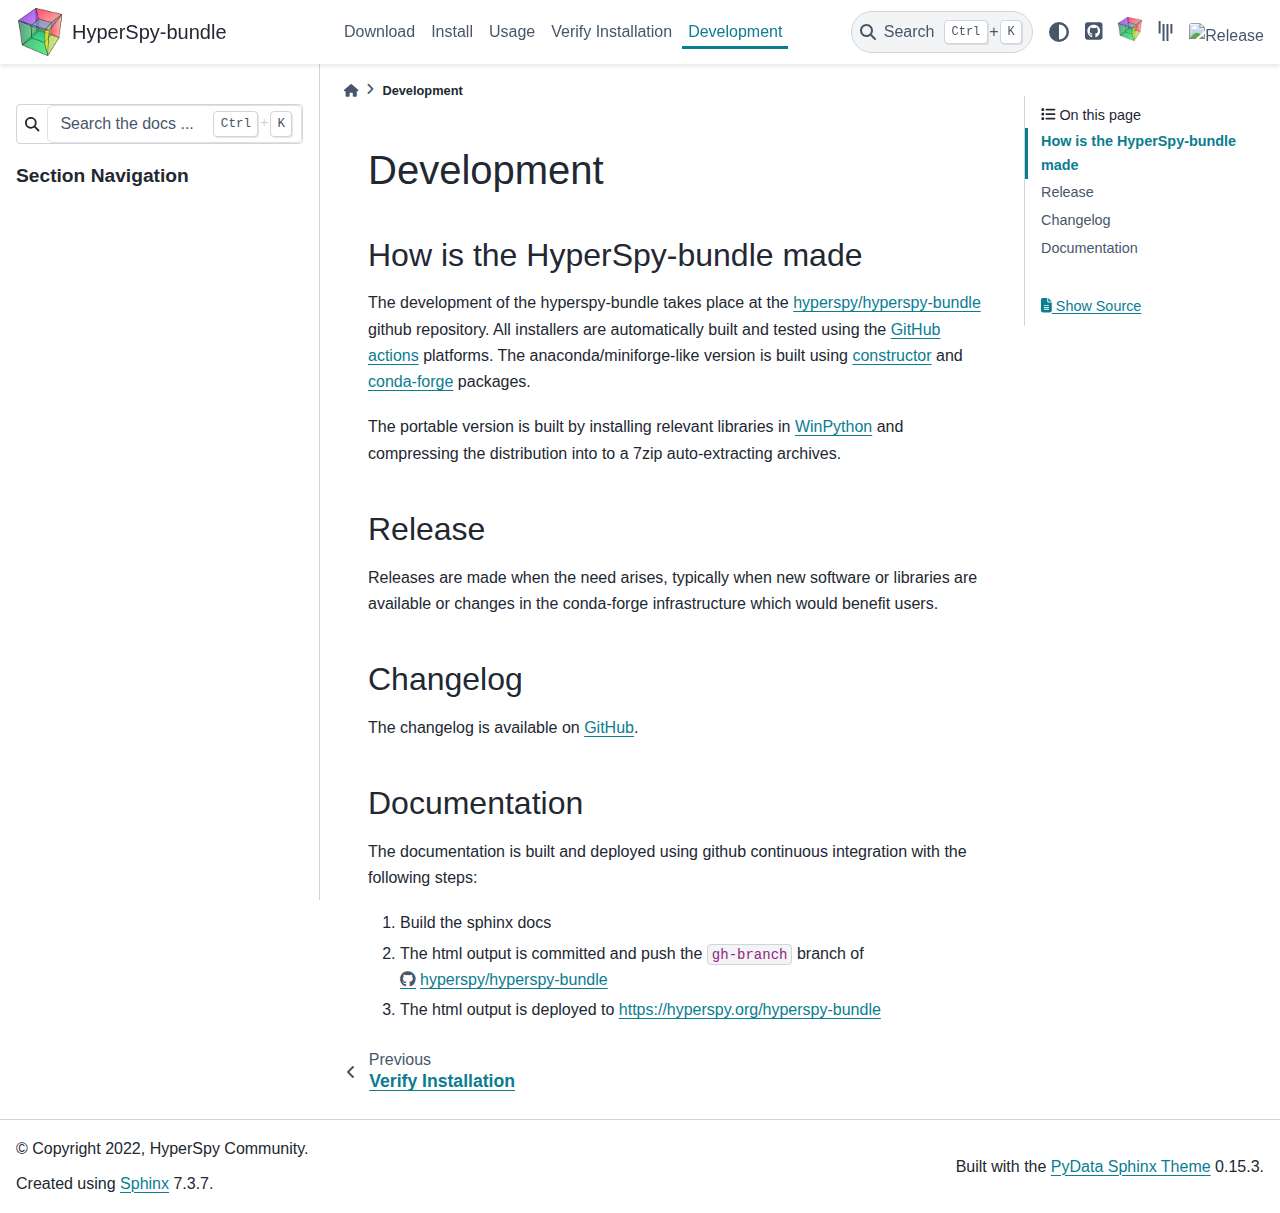
==== commit f94616bf: "Update docs build" ====
--- a/contribute.html
+++ b/contribute.html
@@ -14,33 +14,33 @@
   
   <script data-cfasync="false">
     document.documentElement.dataset.mode = localStorage.getItem("mode") || "";
-    document.documentElement.dataset.theme = localStorage.getItem("theme") || "light";
+    document.documentElement.dataset.theme = localStorage.getItem("theme") || "";
   </script>
   
   <!-- Loaded before other Sphinx assets -->
-  <link href="_static/styles/theme.css?digest=8d27b9dea8ad943066ae" rel="stylesheet" />
-<link href="_static/styles/bootstrap.css?digest=8d27b9dea8ad943066ae" rel="stylesheet" />
-<link href="_static/styles/pydata-sphinx-theme.css?digest=8d27b9dea8ad943066ae" rel="stylesheet" />
-
-  
-  <link href="_static/vendor/fontawesome/6.5.1/css/all.min.css?digest=8d27b9dea8ad943066ae" rel="stylesheet" />
-  <link rel="preload" as="font" type="font/woff2" crossorigin href="_static/vendor/fontawesome/6.5.1/webfonts/fa-solid-900.woff2" />
-<link rel="preload" as="font" type="font/woff2" crossorigin href="_static/vendor/fontawesome/6.5.1/webfonts/fa-brands-400.woff2" />
-<link rel="preload" as="font" type="font/woff2" crossorigin href="_static/vendor/fontawesome/6.5.1/webfonts/fa-regular-400.woff2" />
+  <link href="_static/styles/theme.css?digest=3ee479438cf8b5e0d341" rel="stylesheet" />
+<link href="_static/styles/bootstrap.css?digest=3ee479438cf8b5e0d341" rel="stylesheet" />
+<link href="_static/styles/pydata-sphinx-theme.css?digest=3ee479438cf8b5e0d341" rel="stylesheet" />
+
+  
+  <link href="_static/vendor/fontawesome/6.5.2/css/all.min.css?digest=3ee479438cf8b5e0d341" rel="stylesheet" />
+  <link rel="preload" as="font" type="font/woff2" crossorigin href="_static/vendor/fontawesome/6.5.2/webfonts/fa-solid-900.woff2" />
+<link rel="preload" as="font" type="font/woff2" crossorigin href="_static/vendor/fontawesome/6.5.2/webfonts/fa-brands-400.woff2" />
+<link rel="preload" as="font" type="font/woff2" crossorigin href="_static/vendor/fontawesome/6.5.2/webfonts/fa-regular-400.woff2" />
 
     <link rel="stylesheet" type="text/css" href="_static/pygments.css?v=a746c00c" />
     <link rel="stylesheet" type="text/css" href="_static/custom-styles.css?v=cebb11ac" />
-    <link rel="stylesheet" type="text/css" href="_static/design-style.1e8bd061cd6da7fc9cf755528e8ffc24.min.css?v=0a3b3ea7" />
+    <link rel="stylesheet" type="text/css" href="_static/sphinx-design.min.css?v=87e54e7c" />
   
   <!-- Pre-loaded scripts that we'll load fully later -->
-  <link rel="preload" as="script" href="_static/scripts/bootstrap.js?digest=8d27b9dea8ad943066ae" />
-<link rel="preload" as="script" href="_static/scripts/pydata-sphinx-theme.js?digest=8d27b9dea8ad943066ae" />
-  <script src="_static/vendor/fontawesome/6.5.1/js/all.min.js?digest=8d27b9dea8ad943066ae"></script>
+  <link rel="preload" as="script" href="_static/scripts/bootstrap.js?digest=3ee479438cf8b5e0d341" />
+<link rel="preload" as="script" href="_static/scripts/pydata-sphinx-theme.js?digest=3ee479438cf8b5e0d341" />
+  <script src="_static/vendor/fontawesome/6.5.2/js/all.min.js?digest=3ee479438cf8b5e0d341"></script>
 
     <script src="_static/documentation_options.js?v=5929fcd5"></script>
     <script src="_static/doctools.js?v=9a2dae69"></script>
     <script src="_static/sphinx_highlight.js?v=dc90522c"></script>
-    <script src="_static/design-tabs.js?v=36754332"></script>
+    <script src="_static/design-tabs.js?v=f930bc37"></script>
     <script>DOCUMENTATION_OPTIONS.pagename = 'contribute';</script>
     <link rel="icon" href="_static/hyperspy.ico"/>
     <link rel="index" title="Index" href="genindex.html" />
@@ -55,27 +55,23 @@
 
   
   
-  <a id="pst-skip-link" class="skip-link" href="#main-content">Skip to main content</a>
+  <div id="pst-skip-link" class="skip-link d-print-none"><a href="#main-content">Skip to main content</a></div>
   
   <div id="pst-scroll-pixel-helper"></div>
   
   <button type="button" class="btn rounded-pill" id="pst-back-to-top">
-    <i class="fa-solid fa-arrow-up"></i>
-    Back to top
-  </button>
+    <i class="fa-solid fa-arrow-up"></i>Back to top</button>
 
   
   <input type="checkbox"
           class="sidebar-toggle"
-          name="__primary"
-          id="__primary"/>
-  <label class="overlay overlay-primary" for="__primary"></label>
+          id="pst-primary-sidebar-checkbox"/>
+  <label class="overlay overlay-primary" for="pst-primary-sidebar-checkbox"></label>
   
   <input type="checkbox"
           class="sidebar-toggle"
-          name="__secondary"
-          id="__secondary"/>
-  <label class="overlay overlay-secondary" for="__secondary"></label>
+          id="pst-secondary-sidebar-checkbox"/>
+  <label class="overlay overlay-secondary" for="pst-secondary-sidebar-checkbox"></label>
   
   <div class="search-button__wrapper">
     <div class="search-button__overlay"></div>
@@ -97,12 +93,17 @@
   <span class="search-button__kbd-shortcut"><kbd class="kbd-shortcut__modifier">Ctrl</kbd>+<kbd>K</kbd></span>
 </form></div>
   </div>
-  
-    <header class="bd-header navbar navbar-expand-lg bd-navbar">
+
+  <div class="pst-async-banner-revealer d-none">
+  <aside id="bd-header-version-warning" class="d-none d-print-none" aria-label="Version warning"></aside>
+</div>
+
+  
+    <header class="bd-header navbar navbar-expand-lg bd-navbar d-print-none">
 <div class="bd-header__inner bd-page-width">
-  <label class="sidebar-toggle primary-toggle" for="__primary">
+  <button class="sidebar-toggle primary-toggle" aria-label="Site navigation">
     <span class="fa-solid fa-bars"></span>
-  </label>
+  </button>
   
   
   <div class="col-lg-3 navbar-header-items__start">
@@ -140,40 +141,40 @@
 <nav class="navbar-nav">
   <ul class="bd-navbar-elements navbar-nav">
     
-                    <li class="nav-item">
-                      <a class="nav-link nav-internal" href="download.html">
-                        Download
-                      </a>
-                    </li>
-                
-
-                    <li class="nav-item">
-                      <a class="nav-link nav-internal" href="install.html">
-                        Install
-                      </a>
-                    </li>
-                
-
-                    <li class="nav-item">
-                      <a class="nav-link nav-internal" href="usage.html">
-                        Usage
-                      </a>
-                    </li>
-                
-
-                    <li class="nav-item">
-                      <a class="nav-link nav-internal" href="verify.html">
-                        Verify Installation
-                      </a>
-                    </li>
-                
-
-                    <li class="nav-item current active">
-                      <a class="nav-link nav-internal" href="#">
-                        Development
-                      </a>
-                    </li>
-                
+<li class="nav-item pst-header-nav-item">
+  <a class="nav-link nav-internal" href="download.html">
+    Download
+  </a>
+</li>
+
+
+<li class="nav-item pst-header-nav-item">
+  <a class="nav-link nav-internal" href="install.html">
+    Install
+  </a>
+</li>
+
+
+<li class="nav-item pst-header-nav-item">
+  <a class="nav-link nav-internal" href="usage.html">
+    Usage
+  </a>
+</li>
+
+
+<li class="nav-item pst-header-nav-item">
+  <a class="nav-link nav-internal" href="verify.html">
+    Verify Installation
+  </a>
+</li>
+
+
+<li class="nav-item pst-header-nav-item current active">
+  <a class="nav-link nav-internal" href="#">
+    Development
+  </a>
+</li>
+
   </ul>
 </nav></div>
       
@@ -279,9 +280,9 @@
   
 
   
-    <label class="sidebar-toggle secondary-toggle" for="__secondary" tabindex="0">
+    <button class="sidebar-toggle secondary-toggle" aria-label="On this page">
       <span class="fa-solid fa-outdent"></span>
-    </label>
+    </button>
   
 </div>
 
@@ -302,46 +303,49 @@
     
       <div class="sidebar-header-items__center">
         
-          <div class="navbar-item">
+          
+          
+            <div class="navbar-item">
 <nav class="navbar-nav">
   <ul class="bd-navbar-elements navbar-nav">
     
-                    <li class="nav-item">
-                      <a class="nav-link nav-internal" href="download.html">
-                        Download
-                      </a>
-                    </li>
-                
-
-                    <li class="nav-item">
-                      <a class="nav-link nav-internal" href="install.html">
-                        Install
-                      </a>
-                    </li>
-                
-
-                    <li class="nav-item">
-                      <a class="nav-link nav-internal" href="usage.html">
-                        Usage
-                      </a>
-                    </li>
-                
-
-                    <li class="nav-item">
-                      <a class="nav-link nav-internal" href="verify.html">
-                        Verify Installation
-                      </a>
-                    </li>
-                
-
-                    <li class="nav-item current active">
-                      <a class="nav-link nav-internal" href="#">
-                        Development
-                      </a>
-                    </li>
-                
+<li class="nav-item pst-header-nav-item">
+  <a class="nav-link nav-internal" href="download.html">
+    Download
+  </a>
+</li>
+
+
+<li class="nav-item pst-header-nav-item">
+  <a class="nav-link nav-internal" href="install.html">
+    Install
+  </a>
+</li>
+
+
+<li class="nav-item pst-header-nav-item">
+  <a class="nav-link nav-internal" href="usage.html">
+    Usage
+  </a>
+</li>
+
+
+<li class="nav-item pst-header-nav-item">
+  <a class="nav-link nav-internal" href="verify.html">
+    Verify Installation
+  </a>
+</li>
+
+
+<li class="nav-item pst-header-nav-item current active">
+  <a class="nav-link nav-internal" href="#">
+    Development
+  </a>
+</li>
+
   </ul>
 </nav></div>
+          
         
       </div>
     
@@ -450,13 +454,13 @@
 
       </div>
       
-      <main id="main-content" class="bd-main">
+      <main id="main-content" class="bd-main" role="main">
         
         
           <div class="bd-content">
             <div class="bd-article-container">
               
-              <div class="bd-header-article">
+              <div class="bd-header-article d-print-none">
 <div class="header-article-items header-article__inner">
   
     <div class="header-article-items__start">
@@ -465,7 +469,7 @@
 
 
 
-<nav aria-label="Breadcrumb">
+<nav aria-label="Breadcrumb" class="d-print-none">
   <ul class="bd-breadcrumbs">
     
     <li class="breadcrumb-item breadcrumb-home">
@@ -532,7 +536,7 @@
               
               
               
-                <footer class="prev-next-footer">
+                <footer class="prev-next-footer d-print-none">
                   
 <div class="prev-next-area">
     <a class="left-prev"
@@ -591,8 +595,8 @@
   </div>
   
   <!-- Scripts loaded after <body> so the DOM is not blocked -->
-  <script src="_static/scripts/bootstrap.js?digest=8d27b9dea8ad943066ae"></script>
-<script src="_static/scripts/pydata-sphinx-theme.js?digest=8d27b9dea8ad943066ae"></script>
+  <script src="_static/scripts/bootstrap.js?digest=3ee479438cf8b5e0d341"></script>
+<script src="_static/scripts/pydata-sphinx-theme.js?digest=3ee479438cf8b5e0d341"></script>
 
   <footer class="bd-footer">
 <div class="bd-footer__inner bd-page-width">
@@ -625,7 +629,7 @@
       
         <div class="footer-item">
 <p class="theme-version">
-  Built with the <a href="https://pydata-sphinx-theme.readthedocs.io/en/stable/index.html">PyData Sphinx Theme</a> 0.15.2.
+  Built with the <a href="https://pydata-sphinx-theme.readthedocs.io/en/stable/index.html">PyData Sphinx Theme</a> 0.15.3.
 </p></div>
       
     </div>
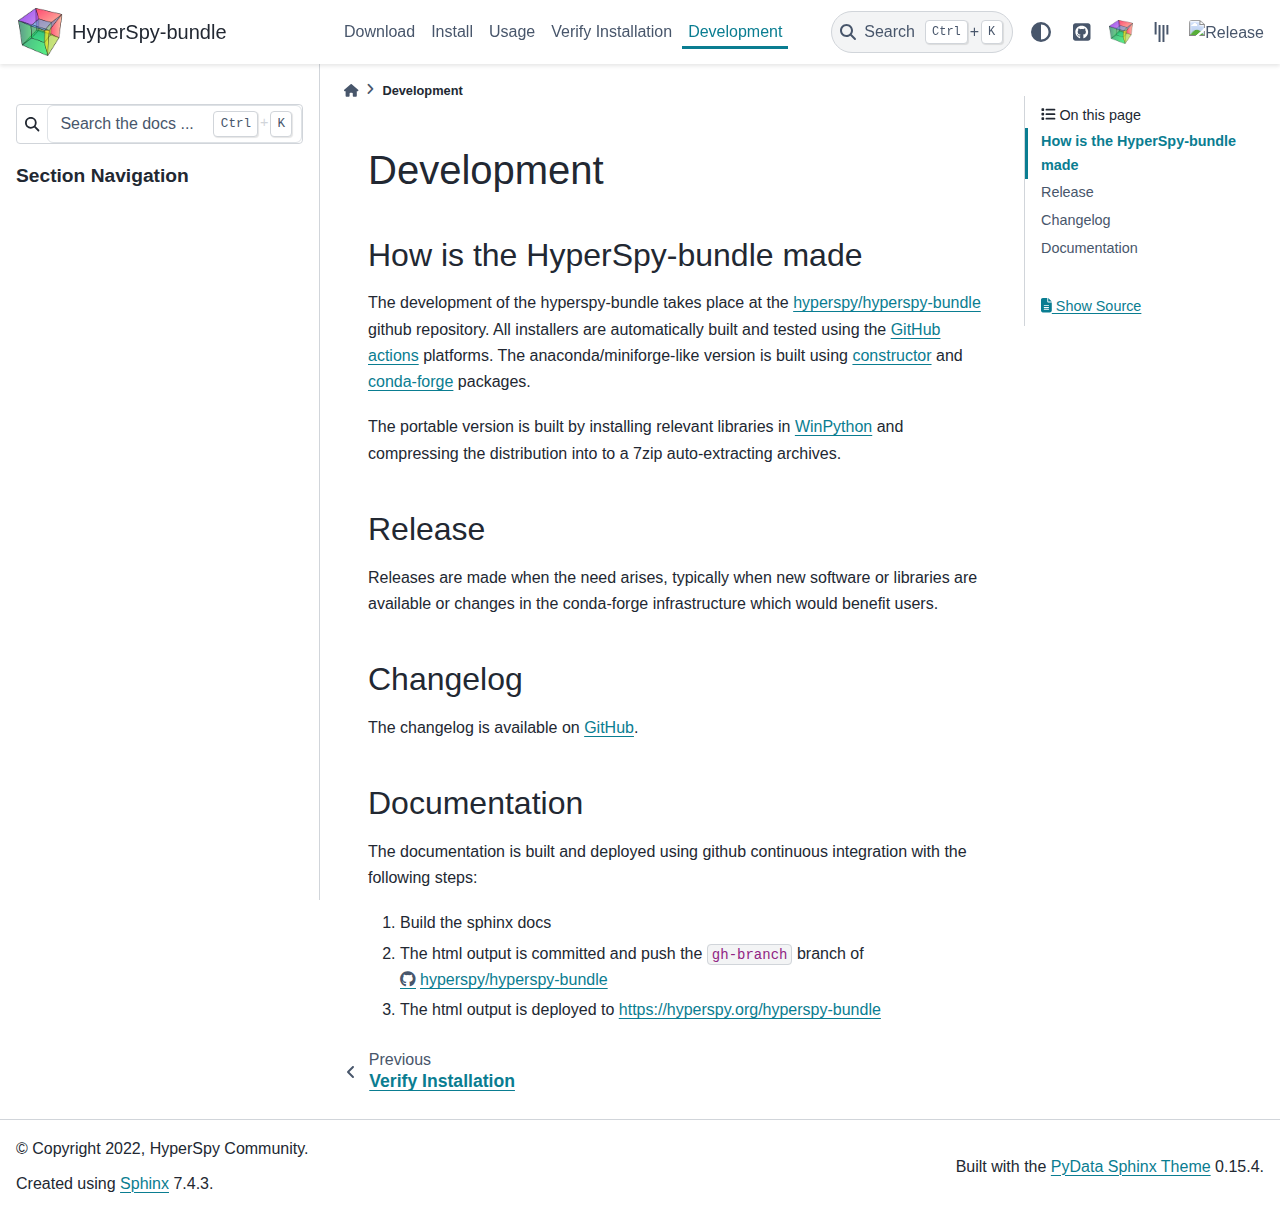
==== commit 896505a0: "Update docs build" ====
--- a/contribute.html
+++ b/contribute.html
@@ -18,12 +18,12 @@
   </script>
   
   <!-- Loaded before other Sphinx assets -->
-  <link href="_static/styles/theme.css?digest=3ee479438cf8b5e0d341" rel="stylesheet" />
-<link href="_static/styles/bootstrap.css?digest=3ee479438cf8b5e0d341" rel="stylesheet" />
-<link href="_static/styles/pydata-sphinx-theme.css?digest=3ee479438cf8b5e0d341" rel="stylesheet" />
-
-  
-  <link href="_static/vendor/fontawesome/6.5.2/css/all.min.css?digest=3ee479438cf8b5e0d341" rel="stylesheet" />
+  <link href="_static/styles/theme.css?digest=dfe6caa3a7d634c4db9b" rel="stylesheet" />
+<link href="_static/styles/bootstrap.css?digest=dfe6caa3a7d634c4db9b" rel="stylesheet" />
+<link href="_static/styles/pydata-sphinx-theme.css?digest=dfe6caa3a7d634c4db9b" rel="stylesheet" />
+
+  
+  <link href="_static/vendor/fontawesome/6.5.2/css/all.min.css?digest=dfe6caa3a7d634c4db9b" rel="stylesheet" />
   <link rel="preload" as="font" type="font/woff2" crossorigin href="_static/vendor/fontawesome/6.5.2/webfonts/fa-solid-900.woff2" />
 <link rel="preload" as="font" type="font/woff2" crossorigin href="_static/vendor/fontawesome/6.5.2/webfonts/fa-brands-400.woff2" />
 <link rel="preload" as="font" type="font/woff2" crossorigin href="_static/vendor/fontawesome/6.5.2/webfonts/fa-regular-400.woff2" />
@@ -33,9 +33,9 @@
     <link rel="stylesheet" type="text/css" href="_static/sphinx-design.min.css?v=87e54e7c" />
   
   <!-- Pre-loaded scripts that we'll load fully later -->
-  <link rel="preload" as="script" href="_static/scripts/bootstrap.js?digest=3ee479438cf8b5e0d341" />
-<link rel="preload" as="script" href="_static/scripts/pydata-sphinx-theme.js?digest=3ee479438cf8b5e0d341" />
-  <script src="_static/vendor/fontawesome/6.5.2/js/all.min.js?digest=3ee479438cf8b5e0d341"></script>
+  <link rel="preload" as="script" href="_static/scripts/bootstrap.js?digest=dfe6caa3a7d634c4db9b" />
+<link rel="preload" as="script" href="_static/scripts/pydata-sphinx-theme.js?digest=dfe6caa3a7d634c4db9b" />
+  <script src="_static/vendor/fontawesome/6.5.2/js/all.min.js?digest=dfe6caa3a7d634c4db9b"></script>
 
     <script src="_static/documentation_options.js?v=5929fcd5"></script>
     <script src="_static/doctools.js?v=9a2dae69"></script>
@@ -101,7 +101,7 @@
   
     <header class="bd-header navbar navbar-expand-lg bd-navbar d-print-none">
 <div class="bd-header__inner bd-page-width">
-  <button class="sidebar-toggle primary-toggle" aria-label="Site navigation">
+  <button class="pst-navbar-icon sidebar-toggle primary-toggle" aria-label="Site navigation">
     <span class="fa-solid fa-bars"></span>
   </button>
   
@@ -111,6 +111,8 @@
       <div class="navbar-item">
 
   
+    
+  
 
 <a class="navbar-brand logo" href="index.html">
   
@@ -138,38 +140,38 @@
     <div class="me-auto navbar-header-items__center">
       
         <div class="navbar-item">
-<nav class="navbar-nav">
+<nav>
   <ul class="bd-navbar-elements navbar-nav">
     
-<li class="nav-item pst-header-nav-item">
+<li class="nav-item ">
   <a class="nav-link nav-internal" href="download.html">
     Download
   </a>
 </li>
 
 
-<li class="nav-item pst-header-nav-item">
+<li class="nav-item ">
   <a class="nav-link nav-internal" href="install.html">
     Install
   </a>
 </li>
 
 
-<li class="nav-item pst-header-nav-item">
+<li class="nav-item ">
   <a class="nav-link nav-internal" href="usage.html">
     Usage
   </a>
 </li>
 
 
-<li class="nav-item pst-header-nav-item">
+<li class="nav-item ">
   <a class="nav-link nav-internal" href="verify.html">
     Verify Installation
   </a>
 </li>
 
 
-<li class="nav-item pst-header-nav-item current active">
+<li class="nav-item current active">
   <a class="nav-link nav-internal" href="#">
     Development
   </a>
@@ -188,7 +190,7 @@
 
  <script>
  document.write(`
-   <button class="btn navbar-btn search-button-field search-button__button" title="Search" aria-label="Search" data-bs-placement="bottom" data-bs-toggle="tooltip">
+   <button class="btn search-button-field search-button__button" title="Search" aria-label="Search" data-bs-placement="bottom" data-bs-toggle="tooltip">
     <i class="fa-solid fa-magnifying-glass"></i>
     <span class="search-button__default-text">Search</span>
     <span class="search-button__kbd-shortcut"><kbd class="kbd-shortcut__modifier">Ctrl</kbd>+<kbd class="kbd-shortcut__modifier">K</kbd></span>
@@ -202,15 +204,15 @@
 
 <script>
 document.write(`
-  <button class="btn btn-sm navbar-btn theme-switch-button" title="light/dark" aria-label="light/dark" data-bs-placement="bottom" data-bs-toggle="tooltip">
-    <span class="theme-switch nav-link" data-mode="light"><i class="fa-solid fa-sun fa-lg"></i></span>
-    <span class="theme-switch nav-link" data-mode="dark"><i class="fa-solid fa-moon fa-lg"></i></span>
-    <span class="theme-switch nav-link" data-mode="auto"><i class="fa-solid fa-circle-half-stroke fa-lg"></i></span>
+  <button class="btn btn-sm nav-link pst-navbar-icon theme-switch-button" title="light/dark" aria-label="light/dark" data-bs-placement="bottom" data-bs-toggle="tooltip">
+    <i class="theme-switch fa-solid fa-sun fa-lg" data-mode="light"></i>
+    <i class="theme-switch fa-solid fa-moon fa-lg" data-mode="dark"></i>
+    <i class="theme-switch fa-solid fa-circle-half-stroke fa-lg" data-mode="auto"></i>
   </button>
 `);
 </script></div>
       
-        <div class="navbar-item"><ul class="navbar-icon-links navbar-nav"
+        <div class="navbar-item"><ul class="navbar-icon-links"
     aria-label="Icon Links">
         <li class="nav-item">
           
@@ -221,7 +223,7 @@
           
           
           
-          <a href="https://github.com/hyperspy/hyperspy-bundle" title="GitHub" class="nav-link" rel="noopener" target="_blank" data-bs-toggle="tooltip" data-bs-placement="bottom"><span><i class="fa-brands fa-square-github fa-lg" aria-hidden="true"></i></span>
+          <a href="https://github.com/hyperspy/hyperspy-bundle" title="GitHub" class="nav-link pst-navbar-icon" rel="noopener" target="_blank" data-bs-toggle="tooltip" data-bs-placement="bottom"><i class="fa-brands fa-square-github fa-lg" aria-hidden="true"></i>
             <span class="sr-only">GitHub</span></a>
         </li>
         <li class="nav-item">
@@ -233,18 +235,18 @@
           
           
           
-          <a href="https://hyperspy.org" title="HyperSpy" class="nav-link" rel="noopener" target="_blank" data-bs-toggle="tooltip" data-bs-placement="bottom"><img src="_static/hyperspy.ico" class="icon-link-image" alt="HyperSpy"/></a>
-        </li>
-        <li class="nav-item">
-          
-          
-          
-          
-          
-          
-          
-          
-          <a href="https://gitter.im/hyperspy/hyperspy" title="Gitter" class="nav-link" rel="noopener" target="_blank" data-bs-toggle="tooltip" data-bs-placement="bottom"><span><i class="fab fa-gitter fa-lg" aria-hidden="true"></i></span>
+          <a href="https://hyperspy.org" title="HyperSpy" class="nav-link pst-navbar-icon" rel="noopener" target="_blank" data-bs-toggle="tooltip" data-bs-placement="bottom"><img src="_static/hyperspy.ico" class="icon-link-image" alt="HyperSpy"/></a>
+        </li>
+        <li class="nav-item">
+          
+          
+          
+          
+          
+          
+          
+          
+          <a href="https://gitter.im/hyperspy/hyperspy" title="Gitter" class="nav-link pst-navbar-icon" rel="noopener" target="_blank" data-bs-toggle="tooltip" data-bs-placement="bottom"><i class="fab fa-gitter fa-lg" aria-hidden="true"></i>
             <span class="sr-only">Gitter</span></a>
         </li>
         <li class="nav-item">
@@ -256,7 +258,7 @@
           
           
           
-          <a href="https://github.com/hyperspy/hyperspy-bundle/releases" title="Release" class="nav-link" rel="noopener" target="_blank" data-bs-toggle="tooltip" data-bs-placement="bottom"><img src="https://img.shields.io/github/v/release/hyperspy/hyperspy-bundle" class="icon-link-image" alt="Release"/></a>
+          <a href="https://github.com/hyperspy/hyperspy-bundle/releases" title="Release" class="nav-link pst-navbar-icon" rel="noopener" target="_blank" data-bs-toggle="tooltip" data-bs-placement="bottom"><img src="https://img.shields.io/github/v/release/hyperspy/hyperspy-bundle" class="icon-link-image" alt="Release"/></a>
         </li>
 </ul></div>
       
@@ -269,7 +271,7 @@
 
  <script>
  document.write(`
-   <button class="btn navbar-btn search-button-field search-button__button" title="Search" aria-label="Search" data-bs-placement="bottom" data-bs-toggle="tooltip">
+   <button class="btn search-button-field search-button__button" title="Search" aria-label="Search" data-bs-placement="bottom" data-bs-toggle="tooltip">
     <i class="fa-solid fa-magnifying-glass"></i>
     <span class="search-button__default-text">Search</span>
     <span class="search-button__kbd-shortcut"><kbd class="kbd-shortcut__modifier">Ctrl</kbd>+<kbd class="kbd-shortcut__modifier">K</kbd></span>
@@ -280,7 +282,7 @@
   
 
   
-    <button class="sidebar-toggle secondary-toggle" aria-label="On this page">
+    <button class="pst-navbar-icon sidebar-toggle secondary-toggle" aria-label="On this page">
       <span class="fa-solid fa-outdent"></span>
     </button>
   
@@ -306,38 +308,38 @@
           
           
             <div class="navbar-item">
-<nav class="navbar-nav">
+<nav>
   <ul class="bd-navbar-elements navbar-nav">
     
-<li class="nav-item pst-header-nav-item">
+<li class="nav-item ">
   <a class="nav-link nav-internal" href="download.html">
     Download
   </a>
 </li>
 
 
-<li class="nav-item pst-header-nav-item">
+<li class="nav-item ">
   <a class="nav-link nav-internal" href="install.html">
     Install
   </a>
 </li>
 
 
-<li class="nav-item pst-header-nav-item">
+<li class="nav-item ">
   <a class="nav-link nav-internal" href="usage.html">
     Usage
   </a>
 </li>
 
 
-<li class="nav-item pst-header-nav-item">
+<li class="nav-item ">
   <a class="nav-link nav-internal" href="verify.html">
     Verify Installation
   </a>
 </li>
 
 
-<li class="nav-item pst-header-nav-item current active">
+<li class="nav-item current active">
   <a class="nav-link nav-internal" href="#">
     Development
   </a>
@@ -357,15 +359,15 @@
 
 <script>
 document.write(`
-  <button class="btn btn-sm navbar-btn theme-switch-button" title="light/dark" aria-label="light/dark" data-bs-placement="bottom" data-bs-toggle="tooltip">
-    <span class="theme-switch nav-link" data-mode="light"><i class="fa-solid fa-sun fa-lg"></i></span>
-    <span class="theme-switch nav-link" data-mode="dark"><i class="fa-solid fa-moon fa-lg"></i></span>
-    <span class="theme-switch nav-link" data-mode="auto"><i class="fa-solid fa-circle-half-stroke fa-lg"></i></span>
+  <button class="btn btn-sm nav-link pst-navbar-icon theme-switch-button" title="light/dark" aria-label="light/dark" data-bs-placement="bottom" data-bs-toggle="tooltip">
+    <i class="theme-switch fa-solid fa-sun fa-lg" data-mode="light"></i>
+    <i class="theme-switch fa-solid fa-moon fa-lg" data-mode="dark"></i>
+    <i class="theme-switch fa-solid fa-circle-half-stroke fa-lg" data-mode="auto"></i>
   </button>
 `);
 </script></div>
         
-          <div class="navbar-item"><ul class="navbar-icon-links navbar-nav"
+          <div class="navbar-item"><ul class="navbar-icon-links"
     aria-label="Icon Links">
         <li class="nav-item">
           
@@ -376,7 +378,7 @@
           
           
           
-          <a href="https://github.com/hyperspy/hyperspy-bundle" title="GitHub" class="nav-link" rel="noopener" target="_blank" data-bs-toggle="tooltip" data-bs-placement="bottom"><span><i class="fa-brands fa-square-github fa-lg" aria-hidden="true"></i></span>
+          <a href="https://github.com/hyperspy/hyperspy-bundle" title="GitHub" class="nav-link pst-navbar-icon" rel="noopener" target="_blank" data-bs-toggle="tooltip" data-bs-placement="bottom"><i class="fa-brands fa-square-github fa-lg" aria-hidden="true"></i>
             <span class="sr-only">GitHub</span></a>
         </li>
         <li class="nav-item">
@@ -388,18 +390,18 @@
           
           
           
-          <a href="https://hyperspy.org" title="HyperSpy" class="nav-link" rel="noopener" target="_blank" data-bs-toggle="tooltip" data-bs-placement="bottom"><img src="_static/hyperspy.ico" class="icon-link-image" alt="HyperSpy"/></a>
-        </li>
-        <li class="nav-item">
-          
-          
-          
-          
-          
-          
-          
-          
-          <a href="https://gitter.im/hyperspy/hyperspy" title="Gitter" class="nav-link" rel="noopener" target="_blank" data-bs-toggle="tooltip" data-bs-placement="bottom"><span><i class="fab fa-gitter fa-lg" aria-hidden="true"></i></span>
+          <a href="https://hyperspy.org" title="HyperSpy" class="nav-link pst-navbar-icon" rel="noopener" target="_blank" data-bs-toggle="tooltip" data-bs-placement="bottom"><img src="_static/hyperspy.ico" class="icon-link-image" alt="HyperSpy"/></a>
+        </li>
+        <li class="nav-item">
+          
+          
+          
+          
+          
+          
+          
+          
+          <a href="https://gitter.im/hyperspy/hyperspy" title="Gitter" class="nav-link pst-navbar-icon" rel="noopener" target="_blank" data-bs-toggle="tooltip" data-bs-placement="bottom"><i class="fab fa-gitter fa-lg" aria-hidden="true"></i>
             <span class="sr-only">Gitter</span></a>
         </li>
         <li class="nav-item">
@@ -411,7 +413,7 @@
           
           
           
-          <a href="https://github.com/hyperspy/hyperspy-bundle/releases" title="Release" class="nav-link" rel="noopener" target="_blank" data-bs-toggle="tooltip" data-bs-placement="bottom"><img src="https://img.shields.io/github/v/release/hyperspy/hyperspy-bundle" class="icon-link-image" alt="Release"/></a>
+          <a href="https://github.com/hyperspy/hyperspy-bundle/releases" title="Release" class="nav-link pst-navbar-icon" rel="noopener" target="_blank" data-bs-toggle="tooltip" data-bs-placement="bottom"><img src="https://img.shields.io/github/v/release/hyperspy/hyperspy-bundle" class="icon-link-image" alt="Release"/></a>
         </li>
 </ul></div>
         
@@ -595,8 +597,8 @@
   </div>
   
   <!-- Scripts loaded after <body> so the DOM is not blocked -->
-  <script src="_static/scripts/bootstrap.js?digest=3ee479438cf8b5e0d341"></script>
-<script src="_static/scripts/pydata-sphinx-theme.js?digest=3ee479438cf8b5e0d341"></script>
+  <script src="_static/scripts/bootstrap.js?digest=dfe6caa3a7d634c4db9b"></script>
+<script src="_static/scripts/pydata-sphinx-theme.js?digest=dfe6caa3a7d634c4db9b"></script>
 
   <footer class="bd-footer">
 <div class="bd-footer__inner bd-page-width">
@@ -616,7 +618,7 @@
         <div class="footer-item">
 
   <p class="sphinx-version">
-    Created using <a href="https://www.sphinx-doc.org/">Sphinx</a> 7.3.7.
+    Created using <a href="https://www.sphinx-doc.org/">Sphinx</a> 7.4.3.
     <br/>
   </p>
 </div>
@@ -629,7 +631,7 @@
       
         <div class="footer-item">
 <p class="theme-version">
-  Built with the <a href="https://pydata-sphinx-theme.readthedocs.io/en/stable/index.html">PyData Sphinx Theme</a> 0.15.3.
+  Built with the <a href="https://pydata-sphinx-theme.readthedocs.io/en/stable/index.html">PyData Sphinx Theme</a> 0.15.4.
 </p></div>
       
     </div>
--- a/_static/styles/pydata-sphinx-theme.css
+++ b/_static/styles/pydata-sphinx-theme.css
@@ -1,2 +1,2 @@
-html{--pst-header-height:4rem;--pst-header-article-height:calc(var(--pst-header-height)*2/3);--pst-sidebar-secondary:17rem;--pst-font-size-base:1rem;--pst-font-size-h1:2.5rem;--pst-font-size-h2:2rem;--pst-font-size-h3:1.75rem;--pst-font-size-h4:1.5rem;--pst-font-size-h5:1.25rem;--pst-font-size-h6:1.1rem;--pst-font-size-milli:0.9rem;--pst-sidebar-font-size:0.9rem;--pst-sidebar-font-size-mobile:1.1rem;--pst-sidebar-header-font-size:1.2rem;--pst-sidebar-header-font-weight:600;--pst-admonition-font-weight-heading:600;--pst-font-weight-caption:300;--pst-font-weight-heading:400;--pst-font-family-base-system:-apple-system,"BlinkMacSystemFont","Segoe UI","Helvetica Neue","Arial",sans-serif,"Apple Color Emoji","Segoe UI Emoji","Segoe UI Symbol";--pst-font-family-monospace-system:"SFMono-Regular","Menlo","Consolas","Monaco","Liberation Mono","Lucida Console",monospace;--pst-font-family-base:var(--pst-font-family-base-system);--pst-font-family-heading:var(--pst-font-family-base-system);--pst-font-family-monospace:var(--pst-font-family-monospace-system);--pst-font-size-icon:1.5rem;--pst-icon-check-circle:"";--pst-icon-info-circle:"";--pst-icon-exclamation-triangle:"";--pst-icon-exclamation-circle:"";--pst-icon-times-circle:"";--pst-icon-lightbulb:"";--pst-icon-download:"";--pst-icon-angle-left:"";--pst-icon-angle-right:"";--pst-icon-external-link:"";--pst-icon-search-minus:"";--pst-icon-github:"";--pst-icon-gitlab:"";--pst-icon-share:"";--pst-icon-bell:"";--pst-icon-pencil:"";--pst-breadcrumb-divider:"";--pst-icon-admonition-default:var(--pst-icon-bell);--pst-icon-admonition-note:var(--pst-icon-info-circle);--pst-icon-admonition-attention:var(--pst-icon-exclamation-circle);--pst-icon-admonition-caution:var(--pst-icon-exclamation-triangle);--pst-icon-admonition-warning:var(--pst-icon-exclamation-triangle);--pst-icon-admonition-danger:var(--pst-icon-exclamation-triangle);--pst-icon-admonition-error:var(--pst-icon-times-circle);--pst-icon-admonition-hint:var(--pst-icon-lightbulb);--pst-icon-admonition-tip:var(--pst-icon-lightbulb);--pst-icon-admonition-important:var(--pst-icon-exclamation-circle);--pst-icon-admonition-seealso:var(--pst-icon-share);--pst-icon-admonition-todo:var(--pst-icon-pencil);--pst-icon-versionmodified-default:var(--pst-icon-exclamation-circle);--pst-icon-versionmodified-added:var(--pst-icon-exclamation-circle);--pst-icon-versionmodified-changed:var(--pst-icon-exclamation-circle);--pst-icon-versionmodified-deprecated:var(--pst-icon-exclamation-circle);font-size:var(--pst-font-size-base);scroll-padding-top:calc(var(--pst-header-height) + 1rem)}body{background-color:var(--pst-color-background);color:var(--pst-color-text-base);display:flex;flex-direction:column;font-family:var(--pst-font-family-base);font-weight:400;line-height:1.65;min-height:100vh}body::-webkit-scrollbar-track{background-color:var(--pst-color-background)}p{font-size:1em;margin-bottom:1.15rem}p.rubric{border-bottom:1px solid var(--pst-color-border)}p.centered{text-align:center}a{word-wrap:break-word;color:var(--pst-color-link);text-decoration:underline;text-decoration-thickness:max(1px,.0625rem);text-underline-offset:.1578em}a:hover{color:var(--pst-color-link-hover);text-decoration-skip-ink:none;text-decoration-thickness:max(3px,.1875rem,.12em)}a:active,a:visited{color:var(--pst-color-link)}a:visited:hover{color:var(--pst-color-link-hover)}a.headerlink{color:var(--pst-color-secondary);font-size:.8em;margin-left:.2em;opacity:.7;padding:0 4px;text-decoration:none;transition:all .2s ease-out;user-select:none}a.headerlink:hover{opacity:1}a.github:before,a.gitlab:before{color:var(--pst-color-text-muted);font:var(--fa-font-brands);margin-right:.25rem}a.github:before{content:var(--pst-icon-github)}a.gitlab:before{content:var(--pst-icon-gitlab)}h1,h2,h3,h4,h5,h6{font-family:var(--pst-font-family-heading);font-weight:var(--pst-font-weight-heading);line-height:1.15;margin:2.75rem 0 1.05rem}h1{font-size:var(--pst-font-size-h1);margin-top:0}h1,h2{color:var(--pst-heading-color)}h2{font-size:var(--pst-font-size-h2)}h3{font-size:var(--pst-font-size-h3)}h3,h4{color:var(--pst-heading-color)}h4{font-size:var(--pst-font-size-h4)}h5{font-size:var(--pst-font-size-h5)}h5,h6{color:var(--pst-color-text-base)}h6{font-size:var(--pst-font-size-h6)}.text_small,small{font-size:var(--pst-font-size-milli)}hr{border:0;border-top:1px solid var(--pst-color-border)}code,kbd,pre,samp{font-family:var(--pst-font-family-monospace)}kbd{background-color:var(--pst-color-on-background);color:var(--pst-color-text-muted)}kbd:not(.compound){border:1px solid var(--pst-color-border);box-shadow:1px 1px 1px var(--pst-color-shadow);margin:0 .1rem;padding:.1rem .4rem}code{color:var(--pst-color-inline-code)}pre{background-color:var(--pst-color-surface);border:1px solid var(--pst-color-border);border-radius:.25rem;color:var(--pst-color-text-base);line-height:1.2em;margin:1.5em 0;padding:1rem}pre .linenos{opacity:.8;padding-right:10px}#pst-back-to-top{background-color:var(--pst-color-secondary);border:none;color:var(--pst-color-secondary-text);display:none;left:50vw;position:fixed;top:90vh;transform:translate(-50%);z-index:1080}#pst-back-to-top .fa-arrow-up{margin-inline-end:.5em}#pst-back-to-top:hover{background-color:var(--pst-violet-600);color:var(--pst-color-link-hover);color:var(--pst-color-secondary-text);text-decoration:underline;text-decoration-skip-ink:none;text-decoration-thickness:max(1px,.0625rem);text-decoration-thickness:max(3px,.1875rem,.12em);text-decoration-thickness:1px;text-underline-offset:.1578em}#pst-back-to-top:focus-visible{box-shadow:none;outline:var(--pst-color-accent) solid .1875rem;outline-color:var(--pst-color-secondary);outline-offset:.1875rem}:focus-visible{box-shadow:none;outline:var(--pst-color-accent) solid .1875rem}.skip-link{background-color:var(--pst-color-warning);border-bottom:1px solid var(--pst-color-border);left:0;padding:.5rem;position:fixed;right:0;text-align:center;top:0;transform:translateY(-100%);transition:transform .15s ease-in-out;z-index:1055}.skip-link:focus-within{transform:translateY(0)}.skip-link a{color:var(--pst-color-warning-text)!important}.skip-link a:focus-visible{outline-color:#14181e}.bd-container{display:flex;flex-grow:1;justify-content:center}.bd-container .bd-container__inner{display:flex}.bd-page-width{width:100%}@media(min-width:960px){.bd-page-width{max-width:88rem}}.pst-async-banner-revealer{height:0;overflow:hidden;transition:height .3s ease-in-out}@media(prefers-reduced-motion){.pst-async-banner-revealer{transition:none}}#bd-header-version-warning,.bd-header-announcement{align-items:center;display:flex;justify-content:center;min-height:3rem;padding:.5rem 12.5%;position:relative;text-align:center;width:100%}@media(max-width:959.98px){#bd-header-version-warning,.bd-header-announcement{padding:.5rem 2%}}#bd-header-version-warning p,.bd-header-announcement p{font-weight:700;margin:0}#bd-header-version-warning a,.bd-header-announcement a{color:var(--pst-color-inline-code-links)}#bd-header-version-warning .pst-button-link-to-stable-version,.bd-header-announcement .pst-button-link-to-stable-version{background-color:var(--pst-color-danger);border-color:var(--pst-color-danger);border-radius:.25rem;box-shadow:0 .2rem .5rem var(--pst-color-shadow),0 0 .0625rem var(--pst-color-shadow)!important;color:var(--pst-color-danger-text)}#bd-header-version-warning .pst-button-link-to-stable-version:hover,.bd-header-announcement .pst-button-link-to-stable-version:hover{background-color:var(--pst-color-danger-highlight);border-color:var(--pst-color-danger-highlight);color:var(--pst-color-danger-text)}#bd-header-version-warning .pst-button-link-to-stable-version:focus-visible,.bd-header-announcement .pst-button-link-to-stable-version:focus-visible{outline:.1875rem solid var(--pst-color-danger);outline-offset:.1875rem}.bd-header-announcement{background-color:var(--pst-color-secondary-bg)}#bd-header-version-warning{background-color:var(--pst-color-danger-bg)}.bd-main{display:flex;flex-direction:column;flex-grow:1;min-width:0}.bd-main .bd-content{display:flex;height:100%;justify-content:center}.bd-main .bd-content .bd-article-container{display:flex;flex-direction:column;justify-content:start;max-width:60em;overflow-x:auto;padding:1rem;width:100%}@media(min-width:1200px){.bd-main .bd-content .bd-article-container .bd-article{padding-left:2rem;padding-top:1.5rem}}.bd-footer{border-top:1px solid var(--pst-color-border);width:100%}.bd-footer .bd-footer__inner{display:flex;flex-grow:1;margin:auto;padding:1rem}.bd-footer .footer-items__center,.bd-footer .footer-items__end,.bd-footer .footer-items__start{display:flex;flex-direction:column;flex-grow:1;gap:.5rem;justify-content:center}.bd-footer .footer-items__center{text-align:center}.bd-footer .footer-items__end{text-align:end}.bd-footer .footer-item p{margin-bottom:0}.bd-footer-article{margin-top:auto}.bd-footer-article .footer-article-items{display:flex;flex-direction:column}.bd-footer-content .footer-content-items{display:flex;flex-direction:column;margin-top:auto}.bd-header{background-color:var(--pst-color-on-background)!important;box-shadow:0 .125rem .25rem 0 var(--pst-color-shadow);justify-content:center;max-width:100vw;padding:0;position:sticky;top:0;width:100%;z-index:1030}.bd-header .bd-header__inner{align-items:center;display:flex;height:fit-content;padding-left:1rem;padding-right:1rem}.bd-header :focus-visible{border-radius:.125rem}.bd-header .navbar-item{align-items:center;display:flex;height:var(--pst-header-height);max-height:var(--pst-header-height)}.bd-header .navbar-header-items{display:none;flex-shrink:1}@media(min-width:960px){.bd-header .navbar-header-items{display:inherit;flex-grow:1;padding:0 0 0 .5rem}}.bd-header .navbar-header-items__center,.bd-header .navbar-header-items__end,.bd-header .navbar-header-items__start{align-items:center;display:flex;flex-flow:wrap;row-gap:0}.bd-header .navbar-header-items__center,.bd-header .navbar-header-items__end{column-gap:1rem}.bd-header .navbar-header-items__start{flex-shrink:0;gap:.5rem;margin-right:auto}.bd-header .navbar-header-items__end{justify-content:end}.bd-header .navbar-nav{display:flex}@media(min-width:960px){.bd-header .navbar-nav{align-items:baseline}}.bd-header .navbar-nav li.pst-header-nav-item{margin-inline:2px}.bd-header .navbar-nav li.pst-header-nav-item.dropdown{margin-inline:4px}.bd-header .navbar-nav li.pst-header-nav-item.dropdown button{padding-inline:8px}.bd-header .navbar-nav li.pst-header-nav-item a{padding-inline:6px}.bd-header .navbar-nav li.pst-header-nav-item>.dropdown-toggle,.bd-header .navbar-nav li.pst-header-nav-item>.nav-link{border-radius:2px;color:var(--pst-color-text-muted)}.bd-header .navbar-nav li.pst-header-nav-item>.nav-link{position:relative}.bd-header .navbar-nav li.pst-header-nav-item>.nav-link:before{background-color:transparent;content:"";display:block;inset:0;position:absolute}.bd-header .navbar-nav li.pst-header-nav-item>.nav-link:hover{color:var(--pst-color-secondary);text-decoration:none}.bd-header .navbar-nav li.pst-header-nav-item>.nav-link:hover:before{border-bottom:3px solid var(--pst-color-secondary)}.bd-header .navbar-nav li.pst-header-nav-item>.nav-link:focus-visible{box-shadow:none;outline:3px solid var(--pst-color-accent);outline-offset:3px}.bd-header .navbar-nav li.pst-header-nav-item>.dropdown-toggle:focus-visible{box-shadow:0 0 0 .1875rem var(--pst-color-accent)}.bd-header .navbar-nav li.pst-header-nav-item>.dropdown-toggle:hover{box-shadow:0 0 0 .1875rem var(--pst-color-link-hover);color:var(--pst-color-text-base);text-decoration:none}.bd-header .navbar-nav li.pst-header-nav-item.current>.nav-link{color:var(--pst-color-primary)}.bd-header .navbar-nav li.pst-header-nav-item.current>.nav-link:before{border-bottom:3px solid var(--pst-color-primary)}.bd-header .navbar-nav li a.nav-link.dropdown-item{color:var(--pst-color-text-muted);text-decoration:none}.bd-header .navbar-nav li a.nav-link.dropdown-item:hover{color:var(--pst-color-link-hover);text-decoration:underline;text-decoration-skip-ink:none;text-decoration-thickness:max(1px,.0625rem);text-decoration-thickness:max(3px,.1875rem,.12em);text-underline-offset:.1578em}.bd-header .navbar-nav .dropdown button{border:none;display:unset}.bd-header .navbar-nav .dropdown button:hover{color:var(--pst-color-link-hover);text-decoration:underline;text-decoration-skip-ink:none;text-decoration-thickness:max(1px,.0625rem);text-decoration-thickness:max(3px,.1875rem,.12em);text-underline-offset:.1578em}.bd-header .navbar-nav .dropdown .dropdown-menu{background-color:var(--pst-color-on-background);border:1px solid var(--pst-color-border);box-shadow:0 0 .3rem .1rem var(--pst-color-shadow);margin:.5rem 0;min-width:20rem;padding:.5rem 0;z-index:1070}.bd-header .navbar-nav .dropdown .dropdown-menu .dropdown-item{padding:.25rem 1.5rem}.bd-header .navbar-nav .dropdown .dropdown-menu .dropdown-item:focus:not(:hover,:active){background-color:inherit}.bd-header .navbar-nav .dropdown .dropdown-menu .dropdown-item:focus-visible{z-index:10}.bd-header .navbar-nav .dropdown .dropdown-menu:not(.show){display:none}.bd-header button.sidebar-toggle{align-items:center;background-color:inherit;border:none;color:var(--pst-color-muted);cursor:pointer;display:flex;font-size:var(--pst-font-size-icon);margin-bottom:0;padding-bottom:.25rem}.bd-header button.sidebar-toggle:hover{box-shadow:0 max(3px,.1875rem,.12em) 0 var(--pst-color-link-hover);color:var(--pst-color-link-hover)}.bd-header button.primary-toggle{margin-right:1rem}@media(min-width:960px){.bd-header button.primary-toggle{display:none}}.bd-header button.secondary-toggle{margin-left:1rem}@media(min-width:1200px){.bd-header button.secondary-toggle{display:none}}@media(min-width:960px){.navbar-center-items .navbar-item{display:inline-block}}.nav-link{transition:none}.nav-link:hover{color:var(--pst-color-link-hover);text-decoration:underline;text-decoration-skip-ink:none;text-decoration-thickness:max(1px,.0625rem);text-decoration-thickness:max(3px,.1875rem,.12em);text-underline-offset:.1578em}.nav-link.nav-external:after{content:var(--pst-icon-external-link);font:var(--fa-font-solid);font-size:.75em;margin-left:.3em}.bd-navbar-elements li.nav-item i{font-size:.7rem;padding-left:2px;vertical-align:middle}.navbar-persistent--mobile{margin-left:auto}@media(min-width:960px){.navbar-persistent--mobile{display:none}}.navbar-persistent--container{display:none}@media(min-width:960px){.navbar-persistent--container{display:flex}}.header-article__inner{display:flex;padding:0 .5rem}.header-article__inner .header-article-item{height:var(--pst-header-article-height);min-height:var(--pst-header-article-height)}.header-article__inner .header-article-items__end,.header-article__inner .header-article-items__start{align-items:start;display:flex;gap:.5rem}.header-article__inner .header-article-items__end{margin-left:auto}.bd-sidebar-primary{background-color:var(--pst-color-background);border-right:1px solid var(--pst-color-border);display:flex;flex:0 0 auto;flex-direction:column;font-size:var(--pst-sidebar-font-size-mobile);gap:1rem;max-height:calc(100vh - var(--pst-header-height));overflow-y:auto;padding:2rem 1rem 1rem;position:sticky;top:var(--pst-header-height);width:25%}@media(min-width:960px){.bd-sidebar-primary{font-size:var(--pst-sidebar-font-size)}}.bd-sidebar-primary :focus-visible{border-radius:.125rem}.bd-sidebar-primary .nav-link{font-size:var(--pst-sidebar-font-size-mobile)}.bd-sidebar-primary.no-sidebar{border-right:0}@media(min-width:960px){.bd-sidebar-primary.hide-on-wide{display:none}}.bd-sidebar-primary h1,.bd-sidebar-primary h2,.bd-sidebar-primary h3,.bd-sidebar-primary h4{color:var(--pst-color-text-base)}.bd-sidebar-primary .sidebar-primary-items__end .sidebar-primary-item,.bd-sidebar-primary .sidebar-primary-items__start .sidebar-primary-item{padding:.5rem 0}.bd-sidebar-primary .sidebar-header-items{display:flex;flex-direction:column}.bd-sidebar-primary .sidebar-header-items .sidebar-header-items__title{color:var(--pst-color-text-base);font-size:var(--pst-sidebar-header-font-size);font-weight:var(--pst-sidebar-header-font-weight);margin-bottom:.5rem}.bd-sidebar-primary .sidebar-header-items .nav-item.dropdown button{display:none}.bd-sidebar-primary .sidebar-header-items .nav-item.dropdown .dropdown-menu{background-color:inherit;border:none;display:flex;flex-direction:column;font-size:inherit;margin:0;padding:0}.bd-sidebar-primary .sidebar-header-items .nav-item.dropdown .dropdown-menu .dropdown-item:focus,.bd-sidebar-primary .sidebar-header-items .nav-item.dropdown .dropdown-menu .dropdown-item:hover{background-color:unset}.bd-sidebar-primary .sidebar-header-items .bd-navbar-elements .nav-link:focus-visible{box-shadow:none;outline:var(--pst-color-accent) solid .1875rem;outline-offset:.1875rem}.bd-sidebar-primary .sidebar-header-items .sidebar-header-items__center{display:flex;flex-direction:column}.bd-sidebar-primary .sidebar-header-items .sidebar-header-items__end{align-items:center;display:flex;gap:1rem}@media(min-width:960px){.bd-sidebar-primary .sidebar-header-items{display:none}}.bd-sidebar-primary .sidebar-primary-items__start{border-top:1px solid var(--pst-color-border)}@media(min-width:960px){.bd-sidebar-primary .sidebar-primary-items__start{border-top:none}}.bd-sidebar-primary .sidebar-primary-items__end{margin-bottom:1em;margin-top:auto}.bd-sidebar-primary .list-caption{list-style:none;padding-left:0}.bd-sidebar-primary .list-caption li.toctree-l0.has-children>details>summary{align-items:baseline;display:flex;height:auto;justify-content:space-between;position:relative;width:auto}.bd-sidebar-primary .list-caption li.toctree-l0.has-children>details>summary .toctree-toggle{flex:0 0 auto}.bd-sidebar-primary .list-caption li.toctree-l0.has-children>details>summary .toctree-toggle .fa-chevron-down{font-size:1rem}.bd-sidebar-primary li.has-children{position:relative}.bd-sidebar-primary li.has-children .caption,.bd-sidebar-primary li.has-children>.reference{margin-right:calc(30px + .1875rem);padding-top:.25rem}.bd-sidebar-primary li.has-children>details>summary{list-style:none}.bd-sidebar-primary li.has-children>details>summary::-webkit-details-marker{display:none}.bd-sidebar-primary li.has-children>details>summary:focus-visible{outline:none}.bd-sidebar-primary li.has-children>details>summary:focus-visible>.toctree-toggle{outline:var(--pst-color-accent) solid .1875rem;outline-offset:-.1875rem}.bd-sidebar-primary li.has-children>details>summary .toctree-toggle{align-items:center;cursor:pointer;display:inline-flex;height:30px;justify-content:center;position:absolute;right:0;top:0;width:30px}.bd-sidebar-primary li.has-children>details>summary .toctree-toggle .fa-chevron-down{font-size:.75rem}.bd-sidebar-primary li.has-children>details[open]>summary .fa-chevron-down{transform:rotate(180deg)}nav.bd-links{margin-right:-1rem}@media(min-width:960px){nav.bd-links{display:block}}nav.bd-links ul{list-style:none}nav.bd-links ul ul{padding:0 0 0 1rem}nav.bd-links li>a{box-shadow:none;color:var(--pst-color-text-muted);display:block;margin-right:.1875rem;padding:.25rem .65rem;text-decoration:none}nav.bd-links li>a:hover{background-color:transparent;text-decoration:underline;text-decoration-skip-ink:none;text-decoration-thickness:max(3px,.1875rem,.12em)}nav.bd-links li>a:active,nav.bd-links li>a:hover{color:var(--pst-color-link-hover)}nav.bd-links li>a:focus-visible{box-shadow:0 0 0 .1875rem var(--pst-color-accent);outline:none;z-index:10}nav.bd-links li>a.reference.external:after{content:var(--pst-icon-external-link);font:var(--fa-font-solid);font-size:.75em;margin-left:.3em}nav.bd-links .current>a{background-color:transparent;box-shadow:inset max(3px,.1875rem,.12em) 0 0 var(--pst-color-primary);color:var(--pst-color-primary);font-weight:600}nav.bd-links .current>a:focus-visible{box-shadow:inset max(3px,.1875rem,.12em) 0 0 var(--pst-color-primary),0 0 0 .1875rem var(--pst-color-accent);outline:none}nav.bd-links p.bd-links__title{font-size:var(--pst-sidebar-header-font-size)}nav.bd-links p.bd-links__title,nav.bd-links p.caption{font-weight:var(--pst-sidebar-header-font-weight);margin-bottom:.5rem}nav.bd-links p.caption{color:var(--pst-color-text-base);font-size:var(--pst-sidebar-font-size-mobile);margin-top:1.25rem;position:relative}nav.bd-links p.caption:first-child{margin-top:0}@media(min-width:960px){nav.bd-links p.caption{font-size:var(--pst-sidebar-font-size)}}.bd-sidebar-secondary{background-color:var(--pst-color-background);display:flex;flex-direction:column;flex-shrink:0;font-size:var(--pst-sidebar-font-size-mobile);max-height:calc(100vh - var(--pst-header-height));order:2;overflow-y:auto;padding:2rem 1rem 1rem;position:sticky;top:var(--pst-header-height);width:var(--pst-sidebar-secondary)}@media(min-width:1200px){.bd-sidebar-secondary{font-size:var(--pst-sidebar-font-size)}}.sidebar-secondary-item{padding:.5rem}@media(min-width:1200px){.sidebar-secondary-item{border-left:1px solid var(--pst-color-border);padding-left:1rem}}.sidebar-secondary-item i{padding-right:.5rem}input.sidebar-toggle{display:none}label.overlay{background-color:#000;height:0;left:0;opacity:.5;position:fixed;top:0;transition:opacity .2s ease-out;width:0;z-index:1050}input#pst-primary-sidebar-checkbox:checked+label.overlay.overlay-primary,input#pst-secondary-sidebar-checkbox:checked+label.overlay.overlay-secondary{height:100vh;width:100vw}input#pst-primary-sidebar-checkbox:checked~.bd-container .bd-sidebar-primary{margin-left:0;visibility:visible}input#pst-secondary-sidebar-checkbox:checked~.bd-container .bd-sidebar-secondary{margin-right:0;visibility:visible}@media(min-width:960px){.sidebar-toggle.primary-toggle{display:none}input#pst-primary-sidebar-checkbox:checked+label.overlay.overlay-primary{height:0;width:0}.bd-sidebar-primary{margin-left:0;visibility:visible}}@media(max-width:959.98px){.bd-sidebar-primary{flex-grow:.75;height:100vh;left:0;margin-left:-75%;max-height:100vh;max-width:350px;position:fixed;top:0;transition:visibility .2s ease-out,margin .2s ease-out;visibility:hidden;width:75%;z-index:1055}}@media(max-width:1199.98px){.bd-sidebar-secondary{flex-grow:.75;height:100vh;margin-right:-75%;max-height:100vh;max-width:350px;position:fixed;right:0;top:0;transition:visibility .2s ease-out,margin .2s ease-out;visibility:hidden;width:75%;z-index:1055}}ul.bd-breadcrumbs{display:flex;flex-wrap:wrap;font-size:.8rem;list-style:none;padding-left:0}ul.bd-breadcrumbs li.breadcrumb-item{align-items:center;display:flex;font-weight:700}ul.bd-breadcrumbs li.breadcrumb-item a{color:var(--pst-color-text-muted);text-decoration:none}ul.bd-breadcrumbs li.breadcrumb-item a:hover{color:var(--pst-color-link-hover);text-decoration:underline;text-decoration-skip-ink:none;text-decoration-thickness:max(1px,.0625rem);text-decoration-thickness:max(3px,.1875rem,.12em);text-underline-offset:.1578em}ul.bd-breadcrumbs li.breadcrumb-item:not(.breadcrumb-home):before{color:var(--pst-color-text-muted);content:var(--pst-breadcrumb-divider);font:var(--fa-font-solid);font-size:.8rem;padding:0 .5rem}.navbar-icon-links{column-gap:1rem;display:flex;flex-flow:row wrap;justify-content:space-evenly}.navbar-icon-links li.nav-item a.nav-link{padding-left:0;padding-right:0}.navbar-icon-links li.nav-item a.nav-link:hover{box-shadow:0 max(3px,.1875rem,.12em) 0 var(--pst-color-link-hover);color:var(--pst-color-link-hover)}.navbar-icon-links li.nav-item a.nav-link:focus{color:inherit}.navbar-icon-links a span{align-items:center;display:flex}.navbar-icon-links i.fa-brands,.navbar-icon-links i.fa-regular,.navbar-icon-links i.fa-solid{font-size:var(--pst-font-size-icon);font-style:normal;vertical-align:middle}.navbar-icon-links i.fa-square-twitter:before{color:#55acee}.navbar-icon-links i.fa-square-gitlab:before{color:#548}.navbar-icon-links i.fa-bitbucket:before{color:#0052cc}.navbar-icon-links img.icon-link-image{border-radius:.2rem;height:1.5em}.navbar-icon-links .fa-pydata{stroke:var(--pst-color-background);stroke-linejoin:round;stroke-width:.35}.navbar-brand{align-items:center;display:flex;flex-shrink:0;gap:.5rem;height:var(--pst-header-height);margin:0;max-height:var(--pst-header-height);padding:.5rem 0;position:relative;width:auto}.navbar-brand p{color:var(--pst-color-text-base);margin-bottom:0}.navbar-brand img{height:100%;max-width:100%;width:auto}.navbar-brand:hover,.navbar-brand:visited:hover{color:var(--pst-color-link-hover);color:var(--pst-color-text-base);text-decoration:underline;text-decoration-skip-ink:none;text-decoration-thickness:max(1px,.0625rem);text-decoration-thickness:max(3px,.1875rem,.12em);text-underline-offset:.1578em}.navbar-nav ul{display:block;list-style:none}.navbar-nav ul ul{padding:0 0 0 1rem}.navbar-nav li{display:flex;flex-direction:column}.navbar-nav li a{align-items:center;color:var(--pst-color-text-muted);display:flex;height:100%;padding-bottom:.25rem;padding-top:.25rem;text-decoration:none}.navbar-nav li a:hover{color:var(--pst-color-link-hover);text-decoration:underline;text-decoration-skip-ink:none;text-decoration-thickness:max(1px,.0625rem);text-decoration-thickness:max(3px,.1875rem,.12em);text-underline-offset:.1578em}.page-toc .section-nav{border-bottom:none;padding-left:0}.page-toc .section-nav ul{padding-left:1rem}.page-toc .nav-link{font-size:var(--pst-sidebar-font-size-mobile)}@media(min-width:1200px){.page-toc .nav-link{font-size:var(--pst-sidebar-font-size)}}.page-toc .onthispage{color:var(--pst-color-text-base);font-weight:var(--pst-sidebar-header-font-weight);margin-bottom:.5rem}.prev-next-area{width:100%}.prev-next-area p{color:var(--pst-color-text-muted);line-height:1.3em;margin:0 .3em}.prev-next-area i{font-size:1.2em}.prev-next-area a{align-items:center;border:none;color:var(--pst-color-text-muted);display:flex;max-width:45%;overflow-x:hidden;padding:10px;text-decoration:none}.prev-next-area a p.prev-next-title{word-wrap:break-word;color:var(--pst-color-link);font-size:1.1em;font-weight:var(--pst-admonition-font-weight-heading);text-decoration:underline;text-decoration-thickness:max(1px,.0625rem);text-underline-offset:.1578em}.prev-next-area a p.prev-next-title:hover{color:var(--pst-color-link-hover);text-decoration-skip-ink:none;text-decoration-thickness:max(3px,.1875rem,.12em)}.prev-next-area a p.prev-next-title:active,.prev-next-area a p.prev-next-title:visited{color:var(--pst-color-link)}.prev-next-area a p.prev-next-title:visited:hover{color:var(--pst-color-link-hover)}.prev-next-area a:hover p.prev-next-title,.prev-next-area a:visited:hover p.prev-next-title{color:var(--pst-color-link-hover);text-decoration:underline;text-decoration-skip-ink:none;text-decoration-thickness:max(1px,.0625rem);text-decoration-thickness:max(3px,.1875rem,.12em);text-underline-offset:.1578em}.prev-next-area a .prev-next-info{flex-direction:column;margin:0 .5em}.prev-next-area a .prev-next-info .prev-next-subtitle{text-transform:capitalize}.prev-next-area a.left-prev{float:left}.prev-next-area a.right-next{float:right}.prev-next-area a.right-next div.prev-next-info{text-align:right}.bd-search{border:1px solid var(--pst-color-border);border-radius:.25rem;color:var(--pst-color-text-base);gap:.5rem;padding-left:.5rem;position:relative}.bd-search,.bd-search:active{background-color:var(--pst-color-background)}.bd-search:active{color:var(--pst-color-text-muted)}.bd-search .icon{color:var(--pst-color-border);left:25px;position:absolute}.bd-search .fa-solid.fa-magnifying-glass{color:var(--pst-color-text-muted);left:calc(1.25rem - .35em);position:absolute}.bd-search input::placeholder{color:var(--pst-color-text-muted)}.bd-search input::-webkit-search-cancel-button,.bd-search input::-webkit-search-decoration{appearance:none}.bd-search .search-button__kbd-shortcut{color:var(--pst-color-border);display:flex;position:absolute;right:.5rem}.form-control{background-color:var(--pst-color-background);color:var(--pst-color-text-base)}.form-control:focus,.form-control:focus-visible{background-color:var(--pst-color-background);border:none;color:var(--pst-color-text-muted)}.search-button{align-content:center;align-items:center;border:none;border-radius:0;color:var(--pst-color-text-muted);display:flex;font-size:1rem;padding:0}.search-button:hover{box-shadow:0 max(3px,.1875rem,.12em) 0 var(--pst-color-link-hover);color:var(--pst-color-link-hover)}.search-button i{font-size:1.3rem}.search-button__overlay,.search-button__search-container{display:none}.search-button__wrapper.show .search-button__search-container{display:flex;left:50%;margin-top:.5rem;max-width:800px;position:fixed;right:1rem;top:30%;transform:translate(-50%,-50%);width:90%;z-index:1055}.search-button__wrapper.show .search-button__overlay{background-color:#000;display:flex;height:100%;left:0;opacity:.5;position:fixed;top:0;width:100%;z-index:1050}.search-button__wrapper.show form.bd-search{flex-grow:1;padding-bottom:0;padding-top:0}.search-button__wrapper.show input,.search-button__wrapper.show svg{font-size:var(--pst-font-size-icon)}.search-button-field{align-items:center;background-color:var(--pst-color-surface);border:1px solid var(--pst-color-border);border-radius:1.5em;color:var(--pst-color-text-muted);display:inline-flex;padding:.5em}.search-button-field:hover{box-shadow:0 0 0 .1875rem var(--pst-color-link-hover)}.search-button-field:focus-visible{border-radius:1.5em}.search-button-field .search-button__default-text{font-size:var(--bs-nav-link-font-size);font-weight:var(--bs-nav-link-font-weight);margin-left:.5em;margin-right:.5em}.search-button-field .kbd-shortcut__modifier{font-size:.75em}.search-button-field>*{align-items:center}.search-button-field>:not(svg){display:none}@media(min-width:960px){.search-button-field>:not(svg){display:flex}}div#searchbox p.highlight-link{box-shadow:0 .2rem .5rem var(--pst-color-shadow),0 0 .0625rem var(--pst-color-shadow)!important;margin:1rem 0;width:fit-content}@media(min-width:1200px){div#searchbox p.highlight-link{margin-left:2rem}}div#searchbox p.highlight-link a{background-color:var(--pst-color-primary);border-radius:.25rem;color:var(--pst-color-primary-text);font-size:1.25rem;padding:.75rem;text-decoration:none;transition:box-shadow .25s ease-out}div#searchbox p.highlight-link a:hover{box-shadow:inset 0 0 50px 50px rgba(0,0,0,.25)}div#searchbox p.highlight-link a:before{color:unset;content:var(--pst-icon-search-minus);font:var(--fa-font-solid);margin-right:.5rem}.theme-switch-button{border:none;border-radius:0;color:var(--pst-color-text-muted);font-size:1rem;padding-left:0;padding-right:0}.theme-switch-button:hover:hover{box-shadow:0 max(3px,.1875rem,.12em) 0 var(--pst-color-link-hover);color:var(--pst-color-link-hover)}.theme-switch-button span{display:none}.theme-switch-button span:active{color:var(--pst-color-link-hover);text-decoration:none}.theme-switch-button span .fa-lg{aspect-ratio:1/1}html[data-mode=auto] .theme-switch-button span[data-mode=auto],html[data-mode=dark] .theme-switch-button span[data-mode=dark],html[data-mode=light] .theme-switch-button span[data-mode=light]{display:flex}button.btn.version-switcher__button{border-color:var(--pst-color-border);color:var(--pst-color-text-base);margin-bottom:1em}@media(min-width:960px){button.btn.version-switcher__button{margin-bottom:unset}}button.btn.version-switcher__button:hover{border-color:transparent;box-shadow:0 0 0 .1875rem var(--pst-color-secondary)}button.btn.version-switcher__button:active{border-color:var(--pst-color-border);color:var(--pst-color-text-base)}button.btn.version-switcher__button:focus-visible{border-color:transparent}.version-switcher__menu{border-color:var(--pst-color-border);border-radius:var(--bs-dropdown-border-radius)}.version-switcher__menu a.list-group-item{background-color:var(--pst-color-on-background);color:var(--pst-color-text-base);padding:.75rem 1.25rem}.version-switcher__menu a.list-group-item:not(:last-child){border-bottom:1px solid var(--pst-color-border)}.version-switcher__menu a.list-group-item:hover{background-color:var(--pst-color-surface);color:var(--pst-color-link-hover);text-decoration:underline;text-decoration-skip-ink:none;text-decoration-thickness:max(1px,.0625rem);text-decoration-thickness:max(3px,.1875rem,.12em);text-underline-offset:.1578em}.version-switcher__menu a.list-group-item.active{box-shadow:inset max(3px,.1875rem,.12em) 0 0 var(--pst-color-primary);color:var(--pst-color-primary);font-weight:600;position:relative;z-index:1}.version-switcher__menu a.list-group-item.active:focus-visible{box-shadow:inset max(3px,.1875rem,.12em) 0 0 var(--pst-color-primary),0 0 0 .1875rem var(--pst-color-accent);outline:none}.version-switcher__menu a.list-group-item.active span:before{content:"";height:100%;left:0;position:absolute;top:0;width:100%;z-index:-1}.version-switcher__menu a.list-group-item:focus-visible{z-index:10}.version-switcher__menu,button.version-switcher__button{font-size:1.1em;z-index:1055}@media(min-width:960px){.version-switcher__menu,button.version-switcher__button{font-size:unset}}nav.page-toc{margin-bottom:1rem}.bd-toc .nav .nav{display:none}.bd-toc .nav .nav.visible,.bd-toc .nav>.active>ul,.toc-entry{display:block}.toc-entry a.nav-link,.toc-entry a>code{color:var(--pst-color-text-muted)}.toc-entry a.nav-link{display:block;margin-left:-1rem;padding:.125rem 0 .125rem 1rem;text-decoration:none}.toc-entry a.nav-link:hover{background-color:transparent;text-decoration:underline;text-decoration-skip-ink:none;text-decoration-thickness:max(3px,.1875rem,.12em)}.toc-entry a.nav-link:active,.toc-entry a.nav-link:hover{color:var(--pst-color-link-hover)}.toc-entry a.nav-link:focus-visible{box-shadow:0 0 0 .1875rem var(--pst-color-accent);outline:none;z-index:10}.toc-entry a.nav-link.active{background-color:transparent;box-shadow:inset max(3px,.1875rem,.12em) 0 0 var(--pst-color-primary);color:var(--pst-color-primary);font-weight:600}.toc-entry a.nav-link.active:focus-visible{box-shadow:inset max(3px,.1875rem,.12em) 0 0 var(--pst-color-primary),0 0 0 .1875rem var(--pst-color-accent);outline:none}.toc-entry a.nav-link.active:hover{color:var(--pst-color-link-hover)}.toc-entry a.nav-link:focus-visible{border-radius:.125rem}div.deprecated,div.versionadded,div.versionchanged{background-color:var(--pst-color-on-background);border-left:.2rem solid;border-color:var(--pst-color-info);border-radius:.25rem;box-shadow:0 .2rem .5rem var(--pst-color-shadow),0 0 .0625rem var(--pst-color-shadow)!important;break-inside:avoid;margin:1.5625em auto;overflow:hidden;padding:0 .6rem;page-break-inside:avoid;position:relative;vertical-align:middle}div.deprecated>p,div.versionadded>p,div.versionchanged>p{margin-bottom:.6rem;margin-top:.6rem}div.versionadded{background-color:var(--pst-color-success-bg);border-color:var(--pst-color-success)}div.versionchanged{background-color:var(--pst-color-warning-bg);border-color:var(--pst-color-warning)}div.deprecated{background-color:var(--pst-color-danger-bg);border-color:var(--pst-color-danger)}span.versionmodified{font-weight:600}span.versionmodified:before{color:var(--pst-color-info);content:var(--pst-icon-versionmodified-default);font:var(--fa-font-solid);margin-right:.6rem}span.versionmodified.added:before{color:var(--pst-color-success);content:var(--pst-icon-versionmodified-added)}span.versionmodified.changed:before{color:var(--pst-color-warning);content:var(--pst-icon-versionmodified-changed)}span.versionmodified.deprecated:before{color:var(--pst-color-danger);content:var(--pst-icon-versionmodified-deprecated)}.sidebar-indices-items{border-top:1px solid var(--pst-color-border);display:flex;flex-direction:column}@media(min-width:960px){.sidebar-indices-items{border-top:none}}.sidebar-indices-items .sidebar-indices-items__title{color:var(--pst-color-text-base);font-size:var(--pst-sidebar-header-font-size);font-weight:var(--pst-sidebar-header-font-weight);margin-bottom:.5rem}.sidebar-indices-items ul.indices-link{list-style:none;margin-right:-1rem;padding:0}.sidebar-indices-items ul.indices-link li>a{color:var(--pst-color-text-muted);display:block;padding:.25rem 0}.sidebar-indices-items ul.indices-link li>a:hover{background-color:transparent;color:var(--pst-color-primary);text-decoration:none}.bd-sidebar-primary div#rtd-footer-container{bottom:-1rem;margin:-1rem;position:sticky}.bd-sidebar-primary div#rtd-footer-container .rst-versions.rst-badge{font-family:var(--pst-font-family-base);font-size:.9em;max-width:unset;position:unset}.bd-sidebar-primary div#rtd-footer-container .rst-versions.rst-badge .rst-current-version{align-items:center;background-color:var(--pst-color-background);border-top:1px solid var(--pst-color-border);color:var(--pst-color-success);display:flex;gap:.2rem;height:2.5rem;transition:background-color .2s ease-out}.bd-sidebar-primary div#rtd-footer-container .rst-versions.rst-badge .fa.fa-book{color:var(--pst-color-text-muted);margin-right:auto}.bd-sidebar-primary div#rtd-footer-container .rst-versions.rst-badge .fa.fa-book:after{color:var(--pst-color-text-base);content:"Read The Docs";font-family:var(--pst-font-family-base);font-weight:var(--pst-admonition-font-weight-heading)}.bd-sidebar-primary div#rtd-footer-container .rst-versions.rst-badge .fa.fa-caret-down{color:var(--pst-color-text-muted)}.bd-sidebar-primary div#rtd-footer-container .rst-versions.rst-badge.shift-up .rst-current-version{border-bottom:1px solid var(--pst-color-border)}.bd-sidebar-primary div#rtd-footer-container .rst-other-versions{background-color:var(--pst-color-surface);color:var(--pst-color-text-base)}.bd-sidebar-primary div#rtd-footer-container .rst-other-versions dl dd a{color:var(--pst-color-text-muted)}.bd-sidebar-primary div#rtd-footer-container .rst-other-versions hr{background-color:var(--pst-color-border)}.bd-sidebar-primary div#rtd-footer-container .rst-other-versions small a{color:var(--pst-color-link)}.bd-sidebar-primary div#rtd-footer-container .rst-other-versions input{background-color:var(--pst-color-surface);border:1px solid var(--pst-color-border);padding-left:.5rem}.admonition,div.admonition{background-color:var(--pst-color-on-background);border-left:.2rem solid;border-color:var(--pst-color-info);border-radius:.25rem;box-shadow:0 .2rem .5rem var(--pst-color-shadow),0 0 .0625rem var(--pst-color-shadow)!important;break-inside:avoid;margin:1.5625em auto;overflow:hidden;padding:0 .6rem .8rem;page-break-inside:avoid}.admonition :last-child,div.admonition :last-child{margin-bottom:0}.admonition p.admonition-title~*,div.admonition p.admonition-title~*{margin-left:1.4rem;margin-right:1.4rem}.admonition>ol,.admonition>ul,div.admonition>ol,div.admonition>ul{margin-left:1em}.admonition>.admonition-title,div.admonition>.admonition-title{background-color:var(--pst-color-info-bg);font-weight:var(--pst-admonition-font-weight-heading);margin:0 -.6rem;padding:.4rem .6rem .4rem 2rem;position:relative;z-index:1}.admonition>.admonition-title:before,div.admonition>.admonition-title:before{content:"";height:100%;left:0;pointer-events:none;position:absolute;top:0;width:100%;z-index:-1}.admonition>.admonition-title:after,div.admonition>.admonition-title:after{color:var(--pst-color-info);content:var(--pst-icon-admonition-default);font:var(--fa-font-solid);height:1rem;left:.5rem;line-height:inherit;opacity:1;position:absolute;width:1rem}.admonition>.admonition-title+*,div.admonition>.admonition-title+*{margin-top:.4em}.admonition.attention,div.admonition.attention{border-color:var(--pst-color-attention)}.admonition.attention>.admonition-title,div.admonition.attention>.admonition-title{background-color:var(--pst-color-attention-bg)}.admonition.attention>.admonition-title:after,div.admonition.attention>.admonition-title:after{color:var(--pst-color-attention);content:var(--pst-icon-admonition-attention)}.admonition.caution,div.admonition.caution{border-color:var(--pst-color-warning)}.admonition.caution>.admonition-title,div.admonition.caution>.admonition-title{background-color:var(--pst-color-warning-bg)}.admonition.caution>.admonition-title:after,div.admonition.caution>.admonition-title:after{color:var(--pst-color-warning);content:var(--pst-icon-admonition-caution)}.admonition.warning,div.admonition.warning{border-color:var(--pst-color-warning)}.admonition.warning>.admonition-title,div.admonition.warning>.admonition-title{background-color:var(--pst-color-warning-bg)}.admonition.warning>.admonition-title:after,div.admonition.warning>.admonition-title:after{color:var(--pst-color-warning);content:var(--pst-icon-admonition-warning)}.admonition.danger,div.admonition.danger{border-color:var(--pst-color-danger)}.admonition.danger>.admonition-title,div.admonition.danger>.admonition-title{background-color:var(--pst-color-danger-bg)}.admonition.danger>.admonition-title:after,div.admonition.danger>.admonition-title:after{color:var(--pst-color-danger);content:var(--pst-icon-admonition-danger)}.admonition.error,div.admonition.error{border-color:var(--pst-color-danger)}.admonition.error>.admonition-title,div.admonition.error>.admonition-title{background-color:var(--pst-color-danger-bg)}.admonition.error>.admonition-title:after,div.admonition.error>.admonition-title:after{color:var(--pst-color-danger);content:var(--pst-icon-admonition-error)}.admonition.hint,div.admonition.hint{border-color:var(--pst-color-success)}.admonition.hint>.admonition-title,div.admonition.hint>.admonition-title{background-color:var(--pst-color-success-bg)}.admonition.hint>.admonition-title:after,div.admonition.hint>.admonition-title:after{color:var(--pst-color-success);content:var(--pst-icon-admonition-hint)}.admonition.tip,div.admonition.tip{border-color:var(--pst-color-success)}.admonition.tip>.admonition-title,div.admonition.tip>.admonition-title{background-color:var(--pst-color-success-bg)}.admonition.tip>.admonition-title:after,div.admonition.tip>.admonition-title:after{color:var(--pst-color-success);content:var(--pst-icon-admonition-tip)}.admonition.important,div.admonition.important{border-color:var(--pst-color-attention)}.admonition.important>.admonition-title,div.admonition.important>.admonition-title{background-color:var(--pst-color-attention-bg)}.admonition.important>.admonition-title:after,div.admonition.important>.admonition-title:after{color:var(--pst-color-attention);content:var(--pst-icon-admonition-important)}.admonition.note,div.admonition.note{border-color:var(--pst-color-info)}.admonition.note>.admonition-title,div.admonition.note>.admonition-title{background-color:var(--pst-color-info-bg)}.admonition.note>.admonition-title:after,div.admonition.note>.admonition-title:after{color:var(--pst-color-info);content:var(--pst-icon-admonition-note)}.admonition.seealso,div.admonition.seealso{border-color:var(--pst-color-success)}.admonition.seealso>.admonition-title,div.admonition.seealso>.admonition-title{background-color:var(--pst-color-success-bg)}.admonition.seealso>.admonition-title:after,div.admonition.seealso>.admonition-title:after{color:var(--pst-color-success);content:var(--pst-icon-admonition-seealso)}.admonition.admonition-todo,div.admonition.admonition-todo{border-color:var(--pst-color-secondary)}.admonition.admonition-todo>.admonition-title,div.admonition.admonition-todo>.admonition-title{background-color:var(--pst-color-secondary-bg)}.admonition.admonition-todo>.admonition-title:after,div.admonition.admonition-todo>.admonition-title:after{color:var(--pst-color-secondary);content:var(--pst-icon-admonition-todo)}.admonition.sidebar,div.admonition.sidebar{border-width:0 0 0 .2rem;clear:both;float:right;margin-left:.5rem;margin-top:0;max-width:40%}.admonition.sidebar.attention,.admonition.sidebar.important,div.admonition.sidebar.attention,div.admonition.sidebar.important{border-color:var(--pst-color-attention)}.admonition.sidebar.caution,.admonition.sidebar.warning,div.admonition.sidebar.caution,div.admonition.sidebar.warning{border-color:var(--pst-color-warning)}.admonition.sidebar.danger,.admonition.sidebar.error,div.admonition.sidebar.danger,div.admonition.sidebar.error{border-color:var(--pst-color-danger)}.admonition.sidebar.hint,.admonition.sidebar.seealso,.admonition.sidebar.tip,div.admonition.sidebar.hint,div.admonition.sidebar.seealso,div.admonition.sidebar.tip{border-color:var(--pst-color-success)}.admonition.sidebar.note,.admonition.sidebar.todo,div.admonition.sidebar.note,div.admonition.sidebar.todo{border-color:var(--pst-color-info)}.admonition.sidebar p.admonition-title~*,div.admonition.sidebar p.admonition-title~*{margin-left:0;margin-right:0}aside.topic,div.topic,div.topic.contents,nav.contents{background-color:var(--pst-color-surface);border-color:var(--pst-color-border);border-radius:.25rem;box-shadow:0 .2rem .5rem var(--pst-color-shadow),0 0 .0625rem var(--pst-color-shadow)!important;display:flex;flex-direction:column;padding:1rem 1.25rem}aside.topic .topic-title,div.topic .topic-title,div.topic.contents .topic-title,nav.contents .topic-title{margin:0 0 .5rem}aside.topic p,div.topic p,div.topic.contents p,nav.contents p{color:var(--pst-color-on-surface)!important}aside.topic ul.simple,div.topic ul.simple,div.topic.contents ul.simple,nav.contents ul.simple{padding-left:1rem}aside.topic ul.simple ul,div.topic ul.simple ul,div.topic.contents ul.simple ul,nav.contents ul.simple ul{padding-left:2em}aside.sidebar{background-color:var(--pst-color-surface);border:1px solid var(--pst-color-border);border-radius:.25rem;margin-left:.5rem;padding:0}aside.sidebar>:last-child{padding-bottom:1rem}aside.sidebar p.sidebar-title{border-bottom:1px solid var(--pst-color-border);font-family:var(--pst-font-family-heading);font-weight:var(--pst-admonition-font-weight-heading);margin-bottom:0;padding-bottom:.5rem;padding-top:.5rem;position:relative}aside.sidebar>:not(.sidebar-title):first-child,aside.sidebar>p.sidebar-title+*{margin-top:1rem}aside.sidebar>*{padding-left:1rem;padding-right:1rem}p.rubric{display:flex;flex-direction:column}.seealso dd{margin-bottom:0;margin-top:0}table.field-list{border-collapse:separate;border-spacing:10px;margin-left:1px}table.field-list th.field-name{background-color:var(--pst-color-surface);padding:1px 8px 1px 5px;white-space:nowrap}table.field-list td.field-body p{font-style:italic}table.field-list td.field-body p>strong{font-style:normal}table.field-list td.field-body blockquote{border-left:none;margin:0 0 .3em;padding-left:30px}.table.autosummary td:first-child{white-space:nowrap}.sig{font-family:var(--pst-font-family-monospace)}.sig-inline.c-texpr,.sig-inline.cpp-texpr{font-family:unset}.sig.c .k,.sig.c .kt,.sig.c .m,.sig.c .s,.sig.c .sc,.sig.cpp .k,.sig.cpp .kt,.sig.cpp .m,.sig.cpp .s,.sig.cpp .sc{color:var(--pst-color-text-base)}.sig-name{color:var(--pst-color-inline-code)}.sig-param .default_value,.sig-param .o{color:var(--pst-color-text-muted);font-weight:400}dt:target,span.highlighted{background-color:var(--pst-color-target)}.viewcode-back{font-family:var(--pst-font-family-base)}.viewcode-block:target{background-color:var(--pst-color-target);border-bottom:1px solid var(--pst-color-border);border-top:1px solid var(--pst-color-border);position:relative}dl>dt>a:has(.viewcode-link){float:right}dl>dt>a:has(.viewcode-link) .viewcode-link{float:none}dl[class]:not(.option-list,.field-list,.footnote,.glossary,.simple){margin-bottom:3rem}dl[class]:not(.option-list,.field-list,.footnote,.glossary,.simple) dd{margin-left:2rem}dl[class]:not(.option-list,.field-list,.footnote,.glossary,.simple) dd>dl.simple>dt{display:flex}dl[class]:not(.option-list,.field-list,.footnote,.glossary,.simple) dl.field-list{display:grid;grid-template-columns:unset}dl[class]:not(.option-list,.field-list,.footnote,.glossary,.simple) dt.field-even,dl[class]:not(.option-list,.field-list,.footnote,.glossary,.simple) dt.field-odd{background-color:var(--pst-color-surface);margin-bottom:.1rem;margin-top:.2rem}div.highlight,div.literal-block-wrapper,div[class*=highlight-]{border-radius:.25rem;break-inside:avoid;display:flex;flex-direction:column;width:unset}div.literal-block-wrapper{border:1px solid var(--pst-color-border);border-radius:.25rem}div.literal-block-wrapper div.code-block-caption{border-bottom:1px solid var(--pst-color-border);font-size:1rem;font-weight:var(--pst-font-weight-caption);margin:0;padding:.5rem}div.literal-block-wrapper div.code-block-caption a.headerlink{font-size:inherit}div.literal-block-wrapper div[class*=highlight-]{border-radius:0;margin:0}div.literal-block-wrapper div[class*=highlight-] pre{border:none;box-shadow:none}code.literal{background-color:var(--pst-color-surface);border:1px solid var(--pst-color-border);border-radius:.25rem;padding:.1rem .25rem}a>code{color:var(--pst-color-inline-code-links)}html[data-theme=light] .highlight .nf{color:#0078a1!important}span.linenos{opacity:.8!important}figure>a,figure>a>img,figure>img,figure>video{display:block;margin-left:auto;margin-right:auto}figure a.headerlink{font-size:inherit;position:absolute}figure:hover a.headerlink{visibility:visible}figure figcaption{color:var(--pst-color-text-muted);font-family:var(--pst-font-family-heading);font-weight:var(--pst-font-weight-caption);margin-left:auto;margin-right:auto;margin-top:.3rem;text-align:center}figure figcaption>p:last-child{margin-bottom:0}figure figcaption p{display:inline-block;text-align:start}figure figcaption table.table{margin-left:auto;margin-right:auto;width:fit-content}dt.label>span.brackets:not(:only-child):before{content:"["}dt.label>span.brackets:not(:only-child):after{content:"]"}a.footnote-reference{font-size:small;vertical-align:super}aside.footnote{margin-bottom:.5rem}aside.footnote:last-child{margin-bottom:1rem}aside.footnote span.backrefs,aside.footnote span.label{font-weight:700}aside.footnote:target{background-color:var(--pst-color-target)}div.doctest>div.highlight span.gp,span.linenos,table.highlighttable td.linenos{user-select:none}dd{margin-bottom:10px;margin-left:30px;margin-top:3px}ol,ul{padding-inline-start:2rem}ol li>p:first-child,ul li>p:first-child{margin-bottom:.25rem;margin-top:.25rem}blockquote{background-color:var(--pst-color-surface);border-left:.25em solid var(--pst-color-blockquote-notch);border-radius:.25rem;color:var(--pst-color-text-muted);padding:1em;position:relative}blockquote p{color:var(--pst-color-text-base)}blockquote .line-block{margin:0}blockquote p:last-child{margin-bottom:0}blockquote:before{content:"";height:100%;left:0;pointer-events:none;position:absolute;top:0;width:100%}blockquote a{color:var(--pst-color-inline-code-links)}blockquote:before{z-index:-1}span.guilabel{background-color:var(--pst-color-info-bg);border:1px solid var(--pst-color-info);border-radius:4px;font-size:80%;font-weight:700;margin:auto 2px;padding:2.4px 6px;position:relative}span.guilabel:before{content:"";height:100%;left:0;pointer-events:none;position:absolute;top:0;width:100%;z-index:-1}a.reference.download:before{color:var(--pst-color-text-muted);content:var(--pst-icon-download);font:var(--fa-font-solid);font-size:.8em;padding:0 .25em}table{border:1px solid var(--pst-color-table-outer-border);color:var(--pst-color-table);margin-left:auto;margin-right:auto}table td~td,table td~th,table th~td,table th~th{border-left:1px solid var(--pst-color-table-inner-border)}table thead tr{background-color:var(--pst-color-table-heading-bg);border-bottom:2px solid var(--pst-color-primary)}table tbody tr:nth-child(odd){background-color:var(--pst-color-table-row-zebra-low-bg)}table tbody tr:nth-child(2n){background-color:var(--pst-color-table-row-zebra-high-bg)}table tbody tr:hover{background-color:var(--pst-color-table-row-hover-bg)}table.table-right{margin-right:0}table.table-left{margin-left:0}table caption{caption-side:top;color:var(--pst-color-text-muted);text-align:center}td.text-left,th.text-left{text-align:left}td.text-right,th.text-right{text-align:right}td.text-center,th.text-center{text-align:center}.table{--bs-table-bg:transparent;--bs-table-color:var( --pst-color-text-base );border:1px solid var(--pst-color-table-outer-border);color:var(--pst-color-table)}.table td~td,.table td~th,.table th~td,.table th~th{border-left:1px solid var(--pst-color-table-inner-border)}.table thead tr{background-color:var(--pst-color-table-heading-bg);border-bottom:2px solid var(--pst-color-primary)}.table tbody tr:nth-child(odd){background-color:var(--pst-color-table-row-zebra-low-bg)}.table tbody tr:nth-child(2n){background-color:var(--pst-color-table-row-zebra-high-bg)}.table tbody tr:hover{background-color:var(--pst-color-table-row-hover-bg)}.pst-scrollable-table-container{overflow-x:auto}.toctree-wrapper p.caption{font-size:1.5em;margin-bottom:0}.toctree-wrapper>ul{padding-left:0}.toctree-wrapper li[class^=toctree-l]{list-style:none;margin-bottom:.2em}.toctree-wrapper li[class^=toctree-l]>a{font-size:1.1em;list-style:none}.toctree-wrapper li[class^=toctree-l]>ul{list-style:none;padding-inline-start:1.5em}.toctree-wrapper .toctree-l1>a{font-size:1.3em}div.topic.contents ul.simple,nav.contents ul.simple{list-style:none;padding-left:0}div.math,span.math{align-items:center;display:flex;max-width:100%;overflow:hidden}span.math{display:inline-flex}div.math{flex-direction:row-reverse;gap:.5em}div.math span.eqno a.headerlink{font-size:1em;position:relative}div.math mjx-container{flex-grow:1;overflow:auto;padding-bottom:.2rem}div.math mjx-container mjx-assistive-mml{height:0}.ablog-sidebar-item h2,.ablog-sidebar-item h3{font-size:var(--pst-sidebar-header-font-size);margin-top:.5rem}.ablog-sidebar-item h2 a,.ablog-sidebar-item h3 a{color:var(--pst-color-text-base)}.ablog-sidebar-item ul{display:flex;flex-direction:column;gap:.5em;list-style:none;margin-bottom:0;overflow-y:hidden;padding-left:0}.ablog-sidebar-item ul.ablog-cloud{flex-flow:row wrap;gap:.5rem}.ablog-sidebar-item ul.ablog-cloud li{align-items:center;display:flex}.ablog__prev-next{display:flex;font-size:1.2em;padding:1rem 0}.ablog__prev-next>span{display:flex;max-width:45%}.ablog__prev-next>span a{align-items:center;display:flex;gap:1rem;line-height:1.5rem;margin-left:auto}.ablog__prev-next>span a i:before{color:var(--pst-color-text-base)}.ablog__prev-next span.ablog__prev i.fa-arrow-circle-left:before{content:var(--pst-icon-angle-left)}.ablog__prev-next span.ablog__spacer{display:none}.ablog__prev-next span.ablog__next{margin-left:auto;text-align:right}.ablog__prev-next span.ablog__next i.fa-arrow-circle-right:before{content:var(--pst-icon-angle-right)}.ablog__collection,.postlist{padding-left:0}.ablog__collection .ablog-post,.postlist .ablog-post{list-style:none}.ablog__collection .ablog-post .ablog-archive,.postlist .ablog-post .ablog-archive{display:flex;flex-flow:row wrap;font-size:.75rem;gap:1rem;list-style:none;padding-left:0}.ablog__collection .ablog-post .ablog-post-title,.postlist .ablog-post .ablog-post-title{font-size:1.25rem;margin-top:0}.ablog__collection .ablog-post .ablog-post-title a,.postlist .ablog-post .ablog-post-title a{font-weight:700}.ablog__collection .ablog-post .ablog-post-expand,.postlist .ablog-post .ablog-post-expand{margin-bottom:.5rem}.docutils.container{margin-left:unset;margin-right:unset;max-width:unset;padding-left:unset;padding-right:unset;width:unset}.btn{--bs-btn-focus-box-shadow:0 0 0 0.1875rem var(--pst-color-accent)}div.highlight button.copybtn{align-items:center;background-color:var(--pst-color-surface);border:none;display:flex;justify-content:center}div.highlight button.copybtn:not(.success){color:var(--pst-color-muted)}div.highlight button.copybtn:hover:not(.success){background-color:var(--pst-color-shadow);color:var(--pst-color-text)}div.highlight button.copybtn.o-tooltip--left:after{background-color:var(--pst-color-surface);color:var(--pst-color-text)}div.highlight button.copybtn:focus{opacity:1}div.highlight button.copybtn:focus-visible{outline:var(--pst-color-accent) solid .1875rem}div.highlight:has(button.copybtn){min-height:2em}#ethical-ad-placement .ethical-footer a,#ethical-ad-placement .ethical-footer a:active,#ethical-ad-placement .ethical-footer a:hover,#ethical-ad-placement .ethical-footer a:visited,#ethical-ad-placement .ethical-sidebar a,#ethical-ad-placement .ethical-sidebar a:active,#ethical-ad-placement .ethical-sidebar a:hover,#ethical-ad-placement .ethical-sidebar a:visited{color:var(--pst-color-text-base)}#ethical-ad-placement .ethical-footer,#ethical-ad-placement .ethical-sidebar{background-color:var(--pst-color-background);border:1px solid var(--pst-color-border);border-radius:5px;color:var(--pst-color-text-base);font-size:14px;line-height:20px}.bd-content div.jupyter_container{background-color:unset;border:none;box-shadow:none}.bd-content div.jupyter_container div.highlight,.bd-content div.jupyter_container div.output{border-radius:.25rem}.bd-content div.jupyter_container div.highlight{background-color:var(--pst-color-surface)}.bd-content div.jupyter_container .cell_input,.bd-content div.jupyter_container .cell_output{border-radius:.25rem}.bd-content div.jupyter_container .cell_input pre,.bd-content div.jupyter_container .cell_output pre{padding:1rem}.xr-wrap[hidden]{display:block!important}.jp-OutputArea-output.lm-Widget{overflow:auto}:root{--pst-teal-50:#f4fbfc;--pst-teal-100:#e9f6f8;--pst-teal-200:#d0ecf1;--pst-teal-300:#abdde6;--pst-teal-400:#3fb1c5;--pst-teal-500:#0a7d91;--pst-teal-600:#085d6c;--pst-teal-700:#064752;--pst-teal-800:#042c33;--pst-teal-900:#021b1f;--pst-violet-50:#f4eefb;--pst-violet-100:#e0c7ff;--pst-violet-200:#d5b4fd;--pst-violet-300:#b780ff;--pst-violet-400:#9c5ffd;--pst-violet-500:#8045e5;--pst-violet-600:#6432bd;--pst-violet-700:#4b258f;--pst-violet-800:#341a61;--pst-violet-900:#1e0e39;--pst-gray-50:#f9f9fa;--pst-gray-100:#f3f4f5;--pst-gray-200:#e5e7ea;--pst-gray-300:#d1d5da;--pst-gray-400:#9ca4af;--pst-gray-500:#677384;--pst-gray-600:#48566b;--pst-gray-700:#29313d;--pst-gray-800:#222832;--pst-gray-900:#14181e;--pst-pink-50:#fcf8fd;--pst-pink-100:#fcf0fa;--pst-pink-200:#f8dff5;--pst-pink-300:#f3c7ee;--pst-pink-400:#e47fd7;--pst-pink-500:#c132af;--pst-pink-600:#912583;--pst-pink-700:#6e1c64;--pst-pink-800:#46123f;--pst-pink-900:#2b0b27;--pst-foundation-white:#fff;--pst-foundation-black:#14181e}html:not([data-theme]){--pst-color-primary:#0a7d91;--pst-color-primary-bg:#d0ecf1;--pst-color-secondary:#8045e5;--pst-color-secondary-bg:#e0c7ff;--pst-color-accent:#c132af;--pst-color-accent-bg:#f8dff5;--pst-color-info:#276be9;--pst-color-info-bg:#dce7fc;--pst-color-warning:#f66a0a;--pst-color-warning-bg:#f8e3d0;--pst-color-success:#00843f;--pst-color-success-bg:#d6ece1;--pst-color-attention:var(--pst-color-warning);--pst-color-attention-bg:var(--pst-color-warning-bg);--pst-color-danger:#d72d47;--pst-color-danger-bg:#f9e1e4;--pst-color-text-base:#222832;--pst-color-text-muted:#48566b;--pst-color-heading-color:#fff;--pst-color-shadow:rgba(0,0,0,.1);--pst-color-border:#d1d5da;--pst-color-border-muted:rgba(23,23,26,.2);--pst-color-blockquote-notch:#677384;--pst-color-inline-code:#912583;--pst-color-inline-code-links:#085d6c;--pst-color-target:#f3cf95;--pst-color-table:#14181e;--pst-color-table-row-hover-bg:#b780ff;--pst-color-table-inner-border:#e5e7ea;--pst-color-background:#fff;--pst-color-on-background:#fff;--pst-color-surface:#f3f4f5;--pst-color-on-surface:#222832;--pst-color-link:var(--pst-color-primary);--pst-color-link-hover:var(--pst-color-secondary);--pst-color-table-outer-border:var(--pst-color-surface);--pst-color-table-heading-bg:var(--pst-color-surface);--pst-color-table-row-zebra-high-bg:var(--pst-color-on-background);--pst-color-table-row-zebra-low-bg:var(--pst-color-surface)}html:not([data-theme]) .only-dark,html:not([data-theme]) .only-dark~figcaption{display:none!important}html[data-theme=light]{--pst-color-primary-bg:#d0ecf1;--pst-color-secondary-bg:#e0c7ff;--pst-color-accent:#c132af;--pst-color-accent-bg:#f8dff5;--pst-color-info-bg:#dce7fc;--pst-color-warning-bg:#f8e3d0;--pst-color-success-bg:#d6ece1;--pst-color-attention:var(--pst-color-warning);--pst-color-attention-bg:var(--pst-color-warning-bg);--pst-color-danger-bg:#f9e1e4;--pst-color-text-base:#222832;--pst-color-text-muted:#48566b;--pst-color-heading-color:#fff;--pst-color-shadow:rgba(0,0,0,.1);--pst-color-border:#d1d5da;--pst-color-border-muted:rgba(23,23,26,.2);--pst-color-blockquote-notch:#677384;--pst-color-inline-code:#912583;--pst-color-inline-code-links:#085d6c;--pst-color-target:#f3cf95;--pst-color-table:#14181e;--pst-color-table-row-hover-bg:#b780ff;--pst-color-table-inner-border:#e5e7ea;--pst-color-background:#fff;--pst-color-on-background:#fff;--pst-color-surface:#f3f4f5;--pst-color-on-surface:#222832;--pst-color-link:var(--pst-color-primary);--pst-color-link-hover:var(--pst-color-secondary);--pst-color-table-outer-border:var(--pst-color-surface);--pst-color-table-heading-bg:var(--pst-color-surface);--pst-color-table-row-zebra-high-bg:var(--pst-color-on-background);--pst-color-table-row-zebra-low-bg:var(--pst-color-surface);color-scheme:light}html[data-theme=light] .only-dark,html[data-theme=light] .only-dark~figcaption{display:none!important}html[data-theme=dark]{--pst-color-primary-bg:#042c33;--pst-color-secondary-bg:#341a61;--pst-color-accent:#e47fd7;--pst-color-accent-bg:#46123f;--pst-color-info-bg:#06245d;--pst-color-warning-bg:#652a02;--pst-color-success-bg:#002f17;--pst-color-attention:var(--pst-color-warning);--pst-color-attention-bg:var(--pst-color-warning-bg);--pst-color-danger-bg:#4e111b;--pst-color-text-base:#ced6dd;--pst-color-text-muted:#9ca4af;--pst-color-heading-color:#14181e;--pst-color-shadow:rgba(0,0,0,.2);--pst-color-border:#48566b;--pst-color-border-muted:#29313d;--pst-color-blockquote-notch:#9ca4af;--pst-color-inline-code:#f3c7ee;--pst-color-inline-code-links:#3fb1c5;--pst-color-target:#675c04;--pst-color-table:#fff;--pst-color-table-row-hover-bg:#6432bd;--pst-color-table-inner-border:#364150;--pst-color-background:#14181e;--pst-color-on-background:#222832;--pst-color-surface:#29313d;--pst-color-on-surface:#f3f4f5;--pst-color-link:var(--pst-color-primary);--pst-color-link-hover:var(--pst-color-secondary);--pst-color-table-outer-border:var(--pst-color-surface);--pst-color-table-heading-bg:var(--pst-color-surface);--pst-color-table-row-zebra-high-bg:var(--pst-color-on-background);--pst-color-table-row-zebra-low-bg:var(--pst-color-surface);color-scheme:dark}html[data-theme=dark] .only-light,html[data-theme=dark] .only-light~figcaption{display:none!important}html[data-theme=dark] img:not(.only-dark,.dark-light){filter:brightness(.8) contrast(1.2)}html[data-theme=dark] .bd-content img:not(.only-dark,.dark-light){background-color:#fff;border-radius:.25rem}html[data-theme=dark] .MathJax_SVG *{fill:var(--pst-color-text-base)}.pst-color-primary{color:var(--pst-color-primary)}.pst-color-secondary{color:var(--pst-color-secondary)}.pst-color-accent{color:var(--pst-color-accent)}.pst-color-info{color:var(--pst-color-info)}.pst-color-warning{color:var(--pst-color-warning)}.pst-color-success{color:var(--pst-color-success)}.pst-color-attention{color:var(--pst-color-attention)}.pst-color-danger{color:var(--pst-color-danger)}.pst-color-text-base{color:var(--pst-color-text-base)}.pst-color-text-muted{color:var(--pst-color-text-muted)}.pst-color-heading-color{color:var(--pst-color-heading-color)}.pst-color-shadow{color:var(--pst-color-shadow)}.pst-color-border{color:var(--pst-color-border)}.pst-color-border-muted{color:var(--pst-color-border-muted)}.pst-color-blockquote-notch{color:var(--pst-color-blockquote-notch)}.pst-color-inline-code{color:var(--pst-color-inline-code)}.pst-color-inline-code-links{color:var(--pst-color-inline-code-links)}.pst-color-target{color:var(--pst-color-target)}.pst-color-table{color:var(--pst-color-table)}.pst-color-table-row-hover{color:var(--pst-color-table-row-hover)}.pst-color-table-inner-border{color:var(--pst-color-table-inner-border)}.pst-color-background{color:var(--pst-color-background)}.pst-color-on-background{color:var(--pst-color-on-background)}.pst-color-surface{color:var(--pst-color-surface)}.pst-color-on-surface{color:var(--pst-color-on-surface)}html[data-theme=light]{--pst-color-primary:#0a7d91;--pst-color-primary-text:#fff;--pst-color-primary-highlight:#053f49;--sd-color-primary:var(--pst-color-primary);--sd-color-primary-text:var(--pst-color-primary-text);--sd-color-primary-highlight:var(--pst-color-primary-highlight);--sd-color-primary-bg:#d0ecf1;--sd-color-primary-bg-text:#14181e;--pst-color-secondary:#8045e5;--pst-color-secondary-text:#fff;--pst-color-secondary-highlight:#591bc2;--sd-color-secondary:var(--pst-color-secondary);--sd-color-secondary-text:var(--pst-color-secondary-text);--sd-color-secondary-highlight:var(--pst-color-secondary-highlight);--sd-color-secondary-bg:#e0c7ff;--sd-color-secondary-bg-text:#14181e;--pst-color-success:#00843f;--pst-color-success-text:#fff;--pst-color-success-highlight:#00381a;--sd-color-success:var(--pst-color-success);--sd-color-success-text:var(--pst-color-success-text);--sd-color-success-highlight:var(--pst-color-success-highlight);--sd-color-success-bg:#d6ece1;--sd-color-success-bg-text:#14181e;--pst-color-info:#276be9;--pst-color-info-text:#fff;--pst-color-info-highlight:#124ab1;--sd-color-info:var(--pst-color-info);--sd-color-info-text:var(--pst-color-info-text);--sd-color-info-highlight:var(--pst-color-info-highlight);--sd-color-info-bg:#dce7fc;--sd-color-info-bg-text:#14181e;--pst-color-warning:#f66a0a;--pst-color-warning-text:#14181e;--pst-color-warning-highlight:#ad4a06;--sd-color-warning:var(--pst-color-warning);--sd-color-warning-text:var(--pst-color-warning-text);--sd-color-warning-highlight:var(--pst-color-warning-highlight);--sd-color-warning-bg:#f8e3d0;--sd-color-warning-bg-text:#14181e;--pst-color-danger:#d72d47;--pst-color-danger-text:#fff;--pst-color-danger-highlight:#9a1d30;--sd-color-danger:var(--pst-color-danger);--sd-color-danger-text:var(--pst-color-danger-text);--sd-color-danger-highlight:var(--pst-color-danger-highlight);--sd-color-danger-bg:#f9e1e4;--sd-color-danger-bg-text:#14181e;--pst-color-light:#f3f4f5;--pst-color-light-text:#14181e;--pst-color-light-highlight:#c9ced2;--sd-color-light:var(--pst-color-light);--sd-color-light-text:var(--pst-color-light-text);--sd-color-light-highlight:var(--pst-color-light-highlight);--sd-color-light-bg:#f7f7f8;--sd-color-light-bg-text:#14181e;--pst-color-muted:#29313d;--pst-color-muted-text:#fff;--pst-color-muted-highlight:#0a0c0f;--sd-color-muted:var(--pst-color-muted);--sd-color-muted-text:var(--pst-color-muted-text);--sd-color-muted-highlight:var(--pst-color-muted-highlight);--sd-color-muted-bg:#5a6c86;--sd-color-muted-bg-text:#fff;--pst-color-dark:#222832;--pst-color-dark-text:#fff;--pst-color-dark-highlight:#030404;--sd-color-dark:var(--pst-color-dark);--sd-color-dark-text:var(--pst-color-dark-text);--sd-color-dark-highlight:var(--pst-color-dark-highlight);--pst-color-black:#14181e;--pst-color-black-text:#fff;--pst-color-black-highlight:#000;--sd-color-black:var(--pst-color-black);--sd-color-black-text:var(--pst-color-black-text);--sd-color-black-highlight:var(--pst-color-black-highlight);--pst-color-white:#fff;--pst-color-white-text:#14181e;--pst-color-white-highlight:#d9d9d9;--sd-color-white:var(--pst-color-white);--sd-color-white-text:var(--pst-color-white-text);--sd-color-white-highlight:var(--pst-color-white-highlight)}html[data-theme=dark]{--pst-color-primary:#3fb1c5;--pst-color-primary-text:#14181e;--pst-color-primary-highlight:#2b7e8d;--sd-color-primary:var(--pst-color-primary);--sd-color-primary-text:var(--pst-color-primary-text);--sd-color-primary-highlight:var(--pst-color-primary-highlight);--sd-color-primary-bg:#042c33;--sd-color-primary-bg-text:#fff;--pst-color-secondary:#9c5ffd;--pst-color-secondary-text:#14181e;--pst-color-secondary-highlight:#6d13fc;--sd-color-secondary:var(--pst-color-secondary);--sd-color-secondary-text:var(--pst-color-secondary-text);--sd-color-secondary-highlight:var(--pst-color-secondary-highlight);--sd-color-secondary-bg:#341a61;--sd-color-secondary-bg-text:#fff;--pst-color-success:#5fb488;--pst-color-success-text:#14181e;--pst-color-success-highlight:#3f8762;--sd-color-success:var(--pst-color-success);--sd-color-success-text:var(--pst-color-success-text);--sd-color-success-highlight:var(--pst-color-success-highlight);--sd-color-success-bg:#002f17;--sd-color-success-bg-text:#fff;--pst-color-info:#79a3f2;--pst-color-info-text:#14181e;--pst-color-info-highlight:#3373eb;--sd-color-info:var(--pst-color-info);--sd-color-info-text:var(--pst-color-info-text);--sd-color-info-highlight:var(--pst-color-info-highlight);--sd-color-info-bg:#06245d;--sd-color-info-bg-text:#fff;--pst-color-warning:#ff9245;--pst-color-warning-text:#14181e;--pst-color-warning-highlight:#f86600;--sd-color-warning:var(--pst-color-warning);--sd-color-warning-text:var(--pst-color-warning-text);--sd-color-warning-highlight:var(--pst-color-warning-highlight);--sd-color-warning-bg:#652a02;--sd-color-warning-bg-text:#fff;--pst-color-danger:#e78894;--pst-color-danger-text:#14181e;--pst-color-danger-highlight:#da485b;--sd-color-danger:var(--pst-color-danger);--sd-color-danger-text:var(--pst-color-danger-text);--sd-color-danger-highlight:var(--pst-color-danger-highlight);--sd-color-danger-bg:#4e111b;--sd-color-danger-bg-text:#fff;--pst-color-light:#f3f4f5;--pst-color-light-text:#14181e;--pst-color-light-highlight:#c9ced2;--sd-color-light:var(--pst-color-light);--sd-color-light-text:var(--pst-color-light-text);--sd-color-light-highlight:var(--pst-color-light-highlight);--sd-color-light-bg:#a3abb2;--sd-color-light-bg-text:#14181e;--pst-color-muted:#f3f4f5;--pst-color-muted-text:#14181e;--pst-color-muted-highlight:#c9ced2;--sd-color-muted:var(--pst-color-muted);--sd-color-muted-text:var(--pst-color-muted-text);--sd-color-muted-highlight:var(--pst-color-muted-highlight);--sd-color-muted-bg:#1d222b;--sd-color-muted-bg-text:#fff;--pst-color-dark:#222832;--pst-color-dark-text:#fff;--pst-color-dark-highlight:#030404;--sd-color-dark:var(--pst-color-dark);--sd-color-dark-text:var(--pst-color-dark-text);--sd-color-dark-highlight:var(--pst-color-dark-highlight);--pst-color-black:#14181e;--pst-color-black-text:#fff;--pst-color-black-highlight:#000;--sd-color-black:var(--pst-color-black);--sd-color-black-text:var(--pst-color-black-text);--sd-color-black-highlight:var(--pst-color-black-highlight);--pst-color-white:#fff;--pst-color-white-text:#14181e;--pst-color-white-highlight:#d9d9d9;--sd-color-white:var(--pst-color-white);--sd-color-white-text:var(--pst-color-white-text);--sd-color-white-highlight:var(--pst-color-white-highlight)}html[data-theme=dark],html[data-theme=light]{--sd-color-card-border:var(--pst-color-border)}html[data-theme=light] .sd-shadow-lg,html[data-theme=light] .sd-shadow-md,html[data-theme=light] .sd-shadow-sm,html[data-theme=light] .sd-shadow-xs{box-shadow:0 .2rem .5rem var(--pst-color-shadow),0 0 .0625rem var(--pst-color-shadow)!important}.bd-content .sd-card{border:1px solid var(--pst-color-border)}.bd-content .sd-card .sd-card-header{background-color:var(--pst-color-panel-background);border-bottom:1px solid var(--pst-color-border)}.bd-content .sd-card .sd-card-footer{border-top:1px solid var(--pst-color-border)}.bd-content .sd-card .sd-card-body,.bd-content .sd-card .sd-card-footer{background-color:var(--pst-color-panel-background)}.bd-content .sd-card .sd-stretched-link:focus-visible{outline:none}.bd-content .sd-card .sd-stretched-link:focus-visible:after{border-radius:.25rem;outline:var(--pst-color-accent) solid .1875rem}.bd-content .sd-card.sd-card-hover:hover{border-color:var(--pst-color-link-hover)}.bd-content .sd-tab-set>input:checked+label{background-color:var(--pst-color-on-background);border-color:var(--pst-color-primary) var(--pst-color-primary) transparent;border-radius:.125rem .125rem 0 0;border-style:solid solid none;border-width:.125rem .125rem 0;color:var(--pst-color-primary);transform:translateY(.125rem)}.bd-content .sd-tab-set>input:focus-visible+label{background-color:var(--pst-color-accent-bg);border:.125rem solid var(--pst-color-accent);border-radius:.125rem;color:var(--pst-color-on-surface)}.bd-content .sd-tab-set>input:not(:checked,:focus-visible)+label:hover{border-color:transparent;color:var(--pst-color-secondary)}.bd-content .sd-tab-set>label{background-color:var(--pst-color-surface);border:.125rem solid transparent;border-radius:.125rem .125rem 0 0;color:var(--pst-color-on-surface);line-height:1.95;margin-inline-end:.25rem;padding:0 .75em}.bd-content .sd-tab-set .sd-tab-content,html[data-theme=dark] .bd-content .sd-tab-set>label{background-color:var(--pst-color-on-background)}.bd-content .sd-tab-set .sd-tab-content{border:.125rem solid var(--pst-color-primary);border-radius:.1875rem;box-shadow:unset;padding:.625rem}details.sd-dropdown{border:0!important;box-shadow:0 .2rem .5rem var(--pst-color-shadow),0 0 .0625rem var(--pst-color-shadow)!important}details.sd-dropdown summary.sd-card-header{--pst-sd-dropdown-color:var(--pst-gray-500);--pst-sd-dropdown-bg-color:var(--pst-color-surface);align-items:center;background-color:var(--pst-sd-dropdown-bg-color)!important;border:0!important;border-left:.2rem solid var(--pst-sd-dropdown-color)!important;display:flex;font-weight:600;padding-bottom:.5rem;padding-top:.5rem;position:relative}details.sd-dropdown summary.sd-card-header+div.sd-summary-content{--pst-sd-dropdown-color:var(--sd-color-card-border);border:0}details.sd-dropdown summary.sd-card-header.sd-bg-primary,details.sd-dropdown summary.sd-card-header.sd-bg-primary+div.sd-summary-content{--pst-sd-dropdown-color:var(--sd-color-primary);--pst-sd-dropdown-bg-color:var(--sd-color-primary-bg)}details.sd-dropdown summary.sd-card-header.sd-bg-text-primary{color:var(--sd-color-primary-bg-text)!important}details.sd-dropdown summary.sd-card-header.sd-bg-secondary,details.sd-dropdown summary.sd-card-header.sd-bg-secondary+div.sd-summary-content{--pst-sd-dropdown-color:var(--sd-color-secondary);--pst-sd-dropdown-bg-color:var(--sd-color-secondary-bg)}details.sd-dropdown summary.sd-card-header.sd-bg-text-secondary{color:var(--sd-color-secondary-bg-text)!important}details.sd-dropdown summary.sd-card-header.sd-bg-success,details.sd-dropdown summary.sd-card-header.sd-bg-success+div.sd-summary-content{--pst-sd-dropdown-color:var(--sd-color-success);--pst-sd-dropdown-bg-color:var(--sd-color-success-bg)}details.sd-dropdown summary.sd-card-header.sd-bg-text-success{color:var(--sd-color-success-bg-text)!important}details.sd-dropdown summary.sd-card-header.sd-bg-info,details.sd-dropdown summary.sd-card-header.sd-bg-info+div.sd-summary-content{--pst-sd-dropdown-color:var(--sd-color-info);--pst-sd-dropdown-bg-color:var(--sd-color-info-bg)}details.sd-dropdown summary.sd-card-header.sd-bg-text-info{color:var(--sd-color-info-bg-text)!important}details.sd-dropdown summary.sd-card-header.sd-bg-warning,details.sd-dropdown summary.sd-card-header.sd-bg-warning+div.sd-summary-content{--pst-sd-dropdown-color:var(--sd-color-warning);--pst-sd-dropdown-bg-color:var(--sd-color-warning-bg)}details.sd-dropdown summary.sd-card-header.sd-bg-text-warning{color:var(--sd-color-warning-bg-text)!important}details.sd-dropdown summary.sd-card-header.sd-bg-danger,details.sd-dropdown summary.sd-card-header.sd-bg-danger+div.sd-summary-content{--pst-sd-dropdown-color:var(--sd-color-danger);--pst-sd-dropdown-bg-color:var(--sd-color-danger-bg)}details.sd-dropdown summary.sd-card-header.sd-bg-text-danger{color:var(--sd-color-danger-bg-text)!important}details.sd-dropdown summary.sd-card-header.sd-bg-light,details.sd-dropdown summary.sd-card-header.sd-bg-light+div.sd-summary-content{--pst-sd-dropdown-color:var(--sd-color-light);--pst-sd-dropdown-bg-color:var(--sd-color-light-bg)}details.sd-dropdown summary.sd-card-header.sd-bg-text-light{color:var(--sd-color-light-bg-text)!important}details.sd-dropdown summary.sd-card-header.sd-bg-muted,details.sd-dropdown summary.sd-card-header.sd-bg-muted+div.sd-summary-content{--pst-sd-dropdown-color:var(--sd-color-muted);--pst-sd-dropdown-bg-color:var(--sd-color-muted-bg)}details.sd-dropdown summary.sd-card-header.sd-bg-text-muted{color:var(--sd-color-muted-bg-text)!important}details.sd-dropdown summary.sd-card-header.sd-bg-dark,details.sd-dropdown summary.sd-card-header.sd-bg-dark+div.sd-summary-content{--pst-sd-dropdown-color:var(--sd-color-dark);--pst-sd-dropdown-bg-color:var(--sd-color-dark-bg)}details.sd-dropdown summary.sd-card-header.sd-bg-text-dark{color:var(--sd-color-dark-bg-text)!important}details.sd-dropdown summary.sd-card-header.sd-bg-black,details.sd-dropdown summary.sd-card-header.sd-bg-black+div.sd-summary-content{--pst-sd-dropdown-color:var(--sd-color-black);--pst-sd-dropdown-bg-color:var(--sd-color-black-bg)}details.sd-dropdown summary.sd-card-header.sd-bg-text-black{color:var(--sd-color-black-bg-text)!important}details.sd-dropdown summary.sd-card-header.sd-bg-white,details.sd-dropdown summary.sd-card-header.sd-bg-white+div.sd-summary-content{--pst-sd-dropdown-color:var(--sd-color-white);--pst-sd-dropdown-bg-color:var(--sd-color-white-bg)}details.sd-dropdown summary.sd-card-header.sd-bg-text-white{color:var(--sd-color-white-bg-text)!important}details.sd-dropdown summary.sd-card-header:before{content:"";height:100%;left:0;pointer-events:none;position:absolute;top:0;width:100%;z-index:-1}details.sd-dropdown summary.sd-card-header+div.sd-summary-content{background-color:var(--pst-color-on-background);border-bottom-left-radius:calc(.25rem - 1px);border-left:.2rem solid var(--pst-sd-dropdown-color)!important}details.sd-dropdown summary.sd-card-header span.sd-summary-icon{align-items:center;color:var(--pst-sd-dropdown-color)!important;display:inline-flex}details.sd-dropdown summary.sd-card-header span.sd-summary-icon svg{opacity:1}details.sd-dropdown summary.sd-card-header .sd-summary-down,details.sd-dropdown summary.sd-card-header .sd-summary-up{top:.7rem}details.sd-dropdown summary.sd-card-header:focus-visible{outline:var(--pst-color-accent) solid .1875rem;outline-offset:-.1875rem}html .sd-btn{min-width:2.25rem;padding:.3125rem .75rem .4375rem}html .sd-btn:hover{color:var(--pst-color-link-hover);text-decoration:underline;text-decoration-skip-ink:none;text-decoration-thickness:max(1px,.0625rem);text-decoration-thickness:max(3px,.1875rem,.12em);text-decoration-thickness:1px;text-underline-offset:.1578em}html .sd-btn-outline-primary:focus-visible,html .sd-btn-primary:focus-visible{background-color:var(--sd-color-primary)!important;border-color:var(--sd-color-primary)!important;outline:var(--sd-color-primary) solid .1875rem;outline-offset:.1875rem}html .sd-btn-outline-secondary:focus-visible,html .sd-btn-secondary:focus-visible{background-color:var(--sd-color-secondary)!important;border-color:var(--sd-color-secondary)!important;outline:var(--sd-color-secondary) solid .1875rem;outline-offset:.1875rem}html .sd-btn-outline-success:focus-visible,html .sd-btn-success:focus-visible{background-color:var(--sd-color-success)!important;border-color:var(--sd-color-success)!important;outline:var(--sd-color-success) solid .1875rem;outline-offset:.1875rem}html .sd-btn-info:focus-visible,html .sd-btn-outline-info:focus-visible{background-color:var(--sd-color-info)!important;border-color:var(--sd-color-info)!important;outline:var(--sd-color-info) solid .1875rem;outline-offset:.1875rem}html .sd-btn-outline-warning:focus-visible,html .sd-btn-warning:focus-visible{background-color:var(--sd-color-warning)!important;border-color:var(--sd-color-warning)!important;outline:var(--sd-color-warning) solid .1875rem;outline-offset:.1875rem}html .sd-btn-danger:focus-visible,html .sd-btn-outline-danger:focus-visible{background-color:var(--sd-color-danger)!important;border-color:var(--sd-color-danger)!important;outline:var(--sd-color-danger) solid .1875rem;outline-offset:.1875rem}html .sd-btn-light:focus-visible,html .sd-btn-outline-light:focus-visible{background-color:var(--sd-color-light)!important;border-color:var(--sd-color-light)!important;outline:var(--sd-color-light) solid .1875rem;outline-offset:.1875rem}html .sd-btn-muted:focus-visible,html .sd-btn-outline-muted:focus-visible{background-color:var(--sd-color-muted)!important;border-color:var(--sd-color-muted)!important;outline:var(--sd-color-muted) solid .1875rem;outline-offset:.1875rem}html .sd-btn-dark:focus-visible,html .sd-btn-outline-dark:focus-visible{background-color:var(--sd-color-dark)!important;border-color:var(--sd-color-dark)!important;outline:var(--sd-color-dark) solid .1875rem;outline-offset:.1875rem}html .sd-btn-black:focus-visible,html .sd-btn-outline-black:focus-visible{background-color:var(--sd-color-black)!important;border-color:var(--sd-color-black)!important;outline:var(--sd-color-black) solid .1875rem;outline-offset:.1875rem}html .sd-btn-outline-white:focus-visible,html .sd-btn-white:focus-visible{background-color:var(--sd-color-white)!important;border-color:var(--sd-color-white)!important;outline:var(--sd-color-white) solid .1875rem;outline-offset:.1875rem}.bd-content .admonition button.toggle-button{color:inherit}.bd-content .admonition button.toggle-button.toggle-button-hidden .toggle-chevron-right{transform:rotate(90deg);transition:none}.bd-content .admonition button.toggle-button .toggle-chevron-right{transform:rotate(-90deg);transition:none}.bd-content .admonition:focus-within{overflow:visible}.bd-content .admonition:focus-within .admonition-title:focus-within:before{border:.1875rem solid var(--pst-color-accent);border-radius:.1875rem;content:"";height:100%;transform:translateX(-.2rem);width:calc(100% + .2rem)}.bd-content .admonition:focus-within:not(.toggle-hidden) .admonition-title:focus-within:before{border-bottom-left-radius:0;border-bottom-right-radius:0}.bd-content details.toggle-details summary{border-left:3px solid var(--pst-color-primary)}.bd-content details.toggle-details summary .toggle-chevron-right{transform:rotate(90deg);transition:none}.bd-content details.toggle-details[open] .toggle-chevron-right{transform:rotate(-90deg);transition:none}.bd-content details.toggle-details[open] :focus-visible{border-bottom-left-radius:0;border-bottom-right-radius:0}html .jp-RenderedHTMLCommon,html div.rendered_html{margin:.1875rem}html .jp-RenderedHTMLCommon table,html div.rendered_html table{table-layout:auto}.bd-content .nboutput .output_area .jp-RenderedHTMLCommon table.dataframe,.bd-content .nboutput .output_area.rendered_html table.dataframe{border:1px solid var(--pst-color-table-outer-border);color:var(--pst-color-table)}.bd-content .nboutput .output_area .jp-RenderedHTMLCommon table.dataframe td~td,.bd-content .nboutput .output_area .jp-RenderedHTMLCommon table.dataframe td~th,.bd-content .nboutput .output_area .jp-RenderedHTMLCommon table.dataframe th~td,.bd-content .nboutput .output_area .jp-RenderedHTMLCommon table.dataframe th~th,.bd-content .nboutput .output_area.rendered_html table.dataframe td~td,.bd-content .nboutput .output_area.rendered_html table.dataframe td~th,.bd-content .nboutput .output_area.rendered_html table.dataframe th~td,.bd-content .nboutput .output_area.rendered_html table.dataframe th~th{border-left:1px solid var(--pst-color-table-inner-border)}.bd-content .nboutput .output_area .jp-RenderedHTMLCommon table.dataframe thead tr,.bd-content .nboutput .output_area.rendered_html table.dataframe thead tr{background-color:var(--pst-color-table-heading-bg);border-bottom:2px solid var(--pst-color-primary)}.bd-content .nboutput .output_area .jp-RenderedHTMLCommon table.dataframe tbody tr:nth-child(odd),.bd-content .nboutput .output_area.rendered_html table.dataframe tbody tr:nth-child(odd){background-color:var(--pst-color-table-row-zebra-low-bg)}.bd-content .nboutput .output_area .jp-RenderedHTMLCommon table.dataframe tbody tr:nth-child(2n),.bd-content .nboutput .output_area.rendered_html table.dataframe tbody tr:nth-child(2n){background-color:var(--pst-color-table-row-zebra-high-bg)}.bd-content .nboutput .output_area .jp-RenderedHTMLCommon table.dataframe tbody tr:hover,.bd-content .nboutput .output_area.rendered_html table.dataframe tbody tr:hover{background-color:var(--pst-color-table-row-hover-bg)}html[data-theme=dark] .bd-content .nboutput .output_area .widget-subarea,html[data-theme=dark] .bd-content .nboutput .output_area.rendered_html:not(:has(table.dataframe)){background-color:var(--pst-color-text-base);border-radius:.25rem;color:var(--pst-color-on-background);padding:.5rem}html[data-theme=dark] .bd-content .nboutput .output_area.stderr{background-color:var(--pst-color-danger)}div.nblast.container{margin-bottom:1rem}div.cell_output .output{max-width:100%;overflow-x:auto}.bd-content div.cell_output table.dataframe{border:1px solid var(--pst-color-table-outer-border);color:var(--pst-color-table)}.bd-content div.cell_output table.dataframe td~td,.bd-content div.cell_output table.dataframe td~th,.bd-content div.cell_output table.dataframe th~td,.bd-content div.cell_output table.dataframe th~th{border-left:1px solid var(--pst-color-table-inner-border)}.bd-content div.cell_output table.dataframe thead tr{background-color:var(--pst-color-table-heading-bg);border-bottom:2px solid var(--pst-color-primary)}.bd-content div.cell_output table.dataframe tbody tr:nth-child(odd){background-color:var(--pst-color-table-row-zebra-low-bg)}.bd-content div.cell_output table.dataframe tbody tr:nth-child(2n){background-color:var(--pst-color-table-row-zebra-high-bg)}.bd-content div.cell_output table.dataframe tbody tr:hover{background-color:var(--pst-color-table-row-hover-bg)}html[data-theme=dark] .bd-content div.cell_output .text_html:not(:has(table.dataframe)),html[data-theme=dark] .bd-content div.cell_output .widget-subarea,html[data-theme=dark] .bd-content div.cell_output img{background-color:var(--pst-color-text-base);border-radius:.25rem;color:var(--pst-color-on-background);padding:.5rem}.bd-content div.cell_input{display:flex;flex-direction:column;justify-content:stretch}.bd-content div.cell_input,.bd-content div.output{border-radius:.25rem}.bd-content div.output table{table-layout:auto}html[data-theme=dark] .bd-content img.leaflet-tile.leaflet-tile-loaded{border-radius:0;padding:0}.bd-search-container div#search-results>h2{font-size:var(--pst-font-size-icon);margin-top:1rem}.bd-search-container div#search-results p.search-summary{color:var(--pst-color-text-muted)}.bd-search-container ul.search{list-style:none;margin:0}.bd-search-container ul.search li{background-image:none;border-top:1px solid var(--pst-color-text-muted);margin:1rem 0;padding:1rem 0}.bd-search-container ul.search li>a{font-size:1.2em}.bd-search-container ul.search li div.context,.bd-search-container ul.search li p.context{color:var(--pst-color-text-base);margin:.5em 0 0}.bd-search-container ul.search li div.context a:before,.bd-search-container ul.search li p.context a:before{color:var(--pst-color-text-muted);content:"#";padding-right:.2em}
+html{--pst-header-height:4rem;--pst-header-article-height:calc(var(--pst-header-height)*2/3);--pst-sidebar-secondary:17rem;--pst-font-size-base:1rem;--pst-font-size-h1:2.5rem;--pst-font-size-h2:2rem;--pst-font-size-h3:1.75rem;--pst-font-size-h4:1.5rem;--pst-font-size-h5:1.25rem;--pst-font-size-h6:1.1rem;--pst-font-size-milli:0.9rem;--pst-sidebar-font-size:0.9rem;--pst-sidebar-font-size-mobile:1.1rem;--pst-sidebar-header-font-size:1.2rem;--pst-sidebar-header-font-weight:600;--pst-admonition-font-weight-heading:600;--pst-font-weight-caption:300;--pst-font-weight-heading:400;--pst-font-family-base-system:-apple-system,"BlinkMacSystemFont","Segoe UI","Helvetica Neue","Arial",sans-serif,"Apple Color Emoji","Segoe UI Emoji","Segoe UI Symbol";--pst-font-family-monospace-system:"SFMono-Regular","Menlo","Consolas","Monaco","Liberation Mono","Lucida Console",monospace;--pst-font-family-base:var(--pst-font-family-base-system);--pst-font-family-heading:var(--pst-font-family-base-system);--pst-font-family-monospace:var(--pst-font-family-monospace-system);--pst-font-size-icon:1.5rem;--pst-icon-check-circle:"";--pst-icon-info-circle:"";--pst-icon-exclamation-triangle:"";--pst-icon-exclamation-circle:"";--pst-icon-times-circle:"";--pst-icon-lightbulb:"";--pst-icon-download:"";--pst-icon-angle-left:"";--pst-icon-angle-right:"";--pst-icon-external-link:"";--pst-icon-search-minus:"";--pst-icon-github:"";--pst-icon-gitlab:"";--pst-icon-share:"";--pst-icon-bell:"";--pst-icon-pencil:"";--pst-breadcrumb-divider:"";--pst-icon-admonition-default:var(--pst-icon-bell);--pst-icon-admonition-note:var(--pst-icon-info-circle);--pst-icon-admonition-attention:var(--pst-icon-exclamation-circle);--pst-icon-admonition-caution:var(--pst-icon-exclamation-triangle);--pst-icon-admonition-warning:var(--pst-icon-exclamation-triangle);--pst-icon-admonition-danger:var(--pst-icon-exclamation-triangle);--pst-icon-admonition-error:var(--pst-icon-times-circle);--pst-icon-admonition-hint:var(--pst-icon-lightbulb);--pst-icon-admonition-tip:var(--pst-icon-lightbulb);--pst-icon-admonition-important:var(--pst-icon-exclamation-circle);--pst-icon-admonition-seealso:var(--pst-icon-share);--pst-icon-admonition-todo:var(--pst-icon-pencil);--pst-icon-versionmodified-default:var(--pst-icon-exclamation-circle);--pst-icon-versionmodified-added:var(--pst-icon-exclamation-circle);--pst-icon-versionmodified-changed:var(--pst-icon-exclamation-circle);--pst-icon-versionmodified-deprecated:var(--pst-icon-exclamation-circle);font-size:var(--pst-font-size-base);scroll-padding-top:calc(var(--pst-header-height) + 1rem)}body{background-color:var(--pst-color-background);color:var(--pst-color-text-base);display:flex;flex-direction:column;font-family:var(--pst-font-family-base);font-weight:400;line-height:1.65;min-height:100vh}body::-webkit-scrollbar-track{background-color:var(--pst-color-background)}p{font-size:1em;margin-bottom:1.15rem}p.rubric{border-bottom:1px solid var(--pst-color-border)}p.centered{text-align:center}a{word-wrap:break-word;color:var(--pst-color-link);text-decoration:underline;text-decoration-thickness:max(1px,.0625rem);text-underline-offset:.1578em}a:hover{color:var(--pst-color-link-hover);text-decoration-skip-ink:none;text-decoration-thickness:max(3px,.1875rem,.12em)}a:active,a:visited{color:var(--pst-color-link)}a:visited:hover{color:var(--pst-color-link-hover)}a.headerlink{color:var(--pst-color-secondary);font-size:.8em;margin-left:.2em;opacity:.7;padding:0 4px;text-decoration:none;transition:all .2s ease-out;user-select:none}a.headerlink:hover{opacity:1}a.github:before,a.gitlab:before{color:var(--pst-color-text-muted);font:var(--fa-font-brands);margin-right:.25rem}a.github:before{content:var(--pst-icon-github)}a.gitlab:before{content:var(--pst-icon-gitlab)}h1,h2,h3,h4,h5,h6{font-family:var(--pst-font-family-heading);font-weight:var(--pst-font-weight-heading);line-height:1.15;margin:2.75rem 0 1.05rem}h1{font-size:var(--pst-font-size-h1);margin-top:0}h1,h2{color:var(--pst-heading-color)}h2{font-size:var(--pst-font-size-h2)}h3{font-size:var(--pst-font-size-h3)}h3,h4{color:var(--pst-heading-color)}h4{font-size:var(--pst-font-size-h4)}h5{font-size:var(--pst-font-size-h5)}h5,h6{color:var(--pst-color-text-base)}h6{font-size:var(--pst-font-size-h6)}.text_small,small{font-size:var(--pst-font-size-milli)}hr{border:0;border-top:1px solid var(--pst-color-border)}code,kbd,pre,samp{font-family:var(--pst-font-family-monospace)}kbd{background-color:var(--pst-color-on-background);color:var(--pst-color-text-muted)}kbd:not(.compound){border:1px solid var(--pst-color-border);box-shadow:1px 1px 1px var(--pst-color-shadow);margin:0 .1rem;padding:.1rem .4rem}code{color:var(--pst-color-inline-code)}pre{background-color:var(--pst-color-surface);border:1px solid var(--pst-color-border);border-radius:.25rem;color:var(--pst-color-text-base);line-height:1.2em;margin:1.5em 0;padding:1rem}pre .linenos{opacity:.8;padding-right:10px}#pst-back-to-top{background-color:var(--pst-color-secondary);border:none;color:var(--pst-color-secondary-text);display:none;left:50vw;position:fixed;top:90vh;transform:translate(-50%);z-index:1080}#pst-back-to-top .fa-arrow-up{margin-inline-end:.5em}#pst-back-to-top:hover{background-color:var(--pst-violet-600);color:var(--pst-color-link-hover);color:var(--pst-color-secondary-text);text-decoration:underline;text-decoration-skip-ink:none;text-decoration-thickness:max(1px,.0625rem);text-decoration-thickness:max(3px,.1875rem,.12em);text-decoration-thickness:1px;text-underline-offset:.1578em}#pst-back-to-top:focus-visible{box-shadow:none;outline:var(--pst-color-accent) solid .1875rem;outline-color:var(--pst-color-secondary);outline-offset:.1875rem}:focus-visible{box-shadow:none;outline:var(--pst-color-accent) solid .1875rem}.skip-link{background-color:var(--pst-color-warning);border-bottom:1px solid var(--pst-color-border);left:0;padding:.5rem;position:fixed;right:0;text-align:center;top:0;transform:translateY(-100%);transition:transform .15s ease-in-out;z-index:1055}.skip-link:focus-within{transform:translateY(0)}.skip-link a{color:var(--pst-color-warning-text)!important}.skip-link a:focus-visible{outline-color:#14181e}.bd-container{display:flex;flex-grow:1;justify-content:center}.bd-container .bd-container__inner{display:flex}.bd-page-width{width:100%}@media(min-width:960px){.bd-page-width{max-width:88rem}}.pst-async-banner-revealer{height:0;overflow:hidden;transition:height .3s ease-in-out}@media(prefers-reduced-motion){.pst-async-banner-revealer{transition:none}}#bd-header-version-warning,.bd-header-announcement{align-items:center;display:flex;justify-content:center;min-height:3rem;padding:.5rem 12.5%;position:relative;text-align:center;width:100%}@media(max-width:959.98px){#bd-header-version-warning,.bd-header-announcement{padding:.5rem 2%}}#bd-header-version-warning p,.bd-header-announcement p{font-weight:700;margin:0}#bd-header-version-warning a,.bd-header-announcement a{color:var(--pst-color-inline-code-links)}#bd-header-version-warning .pst-button-link-to-stable-version,.bd-header-announcement .pst-button-link-to-stable-version{background-color:var(--pst-color-danger);border-color:var(--pst-color-danger);border-radius:.25rem;box-shadow:0 .2rem .5rem var(--pst-color-shadow),0 0 .0625rem var(--pst-color-shadow)!important;color:var(--pst-color-danger-text)}#bd-header-version-warning .pst-button-link-to-stable-version:hover,.bd-header-announcement .pst-button-link-to-stable-version:hover{background-color:var(--pst-color-danger-highlight);border-color:var(--pst-color-danger-highlight);color:var(--pst-color-danger-text)}#bd-header-version-warning .pst-button-link-to-stable-version:focus-visible,.bd-header-announcement .pst-button-link-to-stable-version:focus-visible{outline:.1875rem solid var(--pst-color-danger);outline-offset:.1875rem}.bd-header-announcement{background-color:var(--pst-color-secondary-bg)}#bd-header-version-warning{background-color:var(--pst-color-danger-bg)}.bd-main{display:flex;flex-direction:column;flex-grow:1;min-width:0}.bd-main .bd-content{display:flex;height:100%;justify-content:center}.bd-main .bd-content .bd-article-container{display:flex;flex-direction:column;justify-content:start;max-width:60em;overflow-x:auto;padding:1rem;width:100%}@media(min-width:1200px){.bd-main .bd-content .bd-article-container .bd-article{padding-left:2rem;padding-top:1.5rem}}.bd-footer{border-top:1px solid var(--pst-color-border);width:100%}.bd-footer .bd-footer__inner{display:flex;flex-grow:1;margin:auto;padding:1rem}.bd-footer .footer-items__center,.bd-footer .footer-items__end,.bd-footer .footer-items__start{display:flex;flex-direction:column;flex-grow:1;gap:.5rem;justify-content:center}.bd-footer .footer-items__center{text-align:center}.bd-footer .footer-items__end{text-align:end}.bd-footer .footer-item p{margin-bottom:0}.bd-footer-article{margin-top:auto}.bd-footer-article .footer-article-items{display:flex;flex-direction:column}.bd-footer-content .footer-content-items{display:flex;flex-direction:column;margin-top:auto}.bd-header{background-color:var(--pst-color-on-background)!important;box-shadow:0 .125rem .25rem 0 var(--pst-color-shadow);justify-content:center;max-width:100vw;padding:0;position:sticky;top:0;width:100%;z-index:1030}.bd-header .bd-header__inner{align-items:center;display:flex;height:fit-content;padding-left:1rem;padding-right:1rem}.bd-header :focus-visible{border-radius:.125rem}.bd-header .navbar-item{align-items:center;display:flex;height:var(--pst-header-height);max-height:var(--pst-header-height)}.bd-header .navbar-header-items{display:none;flex-shrink:1}@media(min-width:960px){.bd-header .navbar-header-items{display:inherit;flex-grow:1;padding:0 0 0 .5rem}}.bd-header .navbar-header-items__center,.bd-header .navbar-header-items__end,.bd-header .navbar-header-items__start{align-items:center;display:flex;flex-flow:wrap;row-gap:0}.bd-header .navbar-header-items__center,.bd-header .navbar-header-items__end{column-gap:1rem}.bd-header .navbar-header-items__start{flex-shrink:0;gap:.5rem;margin-right:auto}.bd-header .navbar-header-items__end{justify-content:end}.bd-header ul.navbar-nav{display:flex}@media(min-width:960px){.bd-header ul.navbar-nav{align-items:baseline}}.bd-header ul.navbar-nav>li.nav-item{margin-inline:2px}.bd-header ul.navbar-nav>li.nav-item>.nav-link{color:var(--pst-color-text-muted);padding-inline:6px;position:relative}.bd-header ul.navbar-nav>li.nav-item>.nav-link:before{background-color:transparent;content:"";display:block;inset:0;bottom:calc(max(3px, .1875rem, .12em)*-1);margin:max(3px,.1875rem,.12em) 0;position:absolute}.bd-header ul.navbar-nav>li.nav-item>.nav-link:hover{color:var(--pst-color-secondary);text-decoration:none}.bd-header ul.navbar-nav>li.nav-item>.nav-link:hover:before{border-bottom:max(3px,.1875rem,.12em) solid var(--pst-color-secondary)}.bd-header ul.navbar-nav>li.nav-item>.nav-link:focus-visible{box-shadow:none;outline:3px solid var(--pst-color-accent);outline-offset:3px}.bd-header ul.navbar-nav>li.nav-item.current>.nav-link{color:var(--pst-color-primary)}.bd-header ul.navbar-nav>li.nav-item.current>.nav-link:before{border-bottom:3px solid var(--pst-color-primary)}.bd-header ul.navbar-nav>li.nav-item.dropdown{margin-inline:4px}.bd-header ul.navbar-nav>li.nav-item.dropdown button{padding-inline:8px}.bd-header ul.navbar-nav>li.nav-item.dropdown>.dropdown-toggle{border-radius:.125rem;color:var(--pst-color-text-muted)}.bd-header ul.navbar-nav>li.nav-item.dropdown>.dropdown-toggle:focus-visible{box-shadow:0 0 0 .1875rem var(--pst-color-accent)}.bd-header ul.navbar-nav>li.nav-item.dropdown>.dropdown-toggle:hover{box-shadow:0 0 0 .1875rem var(--pst-color-link-hover);color:var(--pst-color-text-base);text-decoration:none}.bd-header ul.navbar-nav li a.nav-link.dropdown-item{color:var(--pst-color-text-muted);text-decoration:none}.bd-header ul.navbar-nav li a.nav-link.dropdown-item:hover{color:var(--pst-color-link-hover);text-decoration:underline;text-decoration-skip-ink:none;text-decoration-thickness:max(1px,.0625rem);text-decoration-thickness:max(3px,.1875rem,.12em);text-underline-offset:.1578em}.bd-header ul.navbar-nav .dropdown button{border:none;display:unset}.bd-header ul.navbar-nav .dropdown button:hover{color:var(--pst-color-link-hover);text-decoration:underline;text-decoration-skip-ink:none;text-decoration-thickness:max(1px,.0625rem);text-decoration-thickness:max(3px,.1875rem,.12em);text-underline-offset:.1578em}.bd-header ul.navbar-nav .dropdown .dropdown-menu{background-color:var(--pst-color-on-background);border:1px solid var(--pst-color-border);box-shadow:0 0 .3rem .1rem var(--pst-color-shadow);margin:.5rem 0;min-width:20rem;padding:.5rem 0;z-index:1070}.bd-header ul.navbar-nav .dropdown .dropdown-menu .dropdown-item{padding:.25rem 1.5rem}.bd-header ul.navbar-nav .dropdown .dropdown-menu .dropdown-item:focus:not(:hover,:active){background-color:inherit}.bd-header ul.navbar-nav .dropdown .dropdown-menu .dropdown-item:focus-visible{z-index:10}.bd-header ul.navbar-nav .dropdown .dropdown-menu:not(.show){display:none}.bd-header button.sidebar-toggle{background-color:inherit;color:var(--pst-color-muted);font-size:var(--pst-font-size-icon);margin-bottom:0;padding:.5rem}.bd-header button.primary-toggle{margin-right:1rem}@media(min-width:960px){.bd-header button.primary-toggle{display:none}}.bd-header button.secondary-toggle{margin-left:1rem}@media(min-width:1200px){.bd-header button.secondary-toggle{display:none}}@media(min-width:960px){.navbar-center-items .navbar-item{display:inline-block}}.nav-link{transition:none}.nav-link:hover{color:var(--pst-color-link-hover);text-decoration:underline;text-decoration-skip-ink:none;text-decoration-thickness:max(1px,.0625rem);text-decoration-thickness:max(3px,.1875rem,.12em);text-underline-offset:.1578em}.nav-link.nav-external:after{content:var(--pst-icon-external-link);font:var(--fa-font-solid);font-size:.75em;margin-left:.3em}.bd-navbar-elements li.nav-item i{font-size:.7rem;padding-left:2px;vertical-align:middle}.navbar-persistent--mobile{margin-left:auto}@media(min-width:960px){.navbar-persistent--mobile{display:none}}.navbar-persistent--container{display:none}@media(min-width:960px){.navbar-persistent--container{display:flex}}.header-article__inner{display:flex;padding:0 .5rem}.header-article__inner .header-article-item{height:var(--pst-header-article-height);min-height:var(--pst-header-article-height)}.header-article__inner .header-article-items__end,.header-article__inner .header-article-items__start{align-items:start;display:flex;gap:.5rem}.header-article__inner .header-article-items__end{margin-left:auto}.bd-sidebar-primary{background-color:var(--pst-color-background);border-right:1px solid var(--pst-color-border);display:flex;flex:0 0 auto;flex-direction:column;font-size:var(--pst-sidebar-font-size-mobile);gap:1rem;max-height:calc(100vh - var(--pst-header-height));overflow-y:auto;padding:2rem 1rem 1rem;position:sticky;top:var(--pst-header-height);width:25%}@media(min-width:960px){.bd-sidebar-primary{font-size:var(--pst-sidebar-font-size)}}.bd-sidebar-primary :focus-visible{border-radius:.125rem}.bd-sidebar-primary .nav-link{font-size:var(--pst-sidebar-font-size-mobile)}.bd-sidebar-primary.no-sidebar{border-right:0}@media(min-width:960px){.bd-sidebar-primary.hide-on-wide{display:none}}.bd-sidebar-primary h1,.bd-sidebar-primary h2,.bd-sidebar-primary h3,.bd-sidebar-primary h4{color:var(--pst-color-text-base)}.bd-sidebar-primary .sidebar-primary-items__end .sidebar-primary-item,.bd-sidebar-primary .sidebar-primary-items__start .sidebar-primary-item{padding:.5rem 0}.bd-sidebar-primary .sidebar-header-items{display:flex;flex-direction:column}.bd-sidebar-primary .sidebar-header-items .sidebar-header-items__title{color:var(--pst-color-text-base);font-size:var(--pst-sidebar-header-font-size);font-weight:var(--pst-sidebar-header-font-weight);margin-bottom:.5rem}.bd-sidebar-primary .sidebar-header-items .nav-item.dropdown button{display:none}.bd-sidebar-primary .sidebar-header-items .nav-item.dropdown .dropdown-menu{background-color:inherit;border:none;display:flex;flex-direction:column;font-size:inherit;margin:0;padding:0}.bd-sidebar-primary .sidebar-header-items .nav-item.dropdown .dropdown-menu .dropdown-item:focus,.bd-sidebar-primary .sidebar-header-items .nav-item.dropdown .dropdown-menu .dropdown-item:hover{background-color:unset}.bd-sidebar-primary .sidebar-header-items .bd-navbar-elements .nav-link:focus-visible{box-shadow:none;outline:var(--pst-color-accent) solid .1875rem;outline-offset:.1875rem}.bd-sidebar-primary .sidebar-header-items .sidebar-header-items__center{display:flex;flex-direction:column}.bd-sidebar-primary .sidebar-header-items .sidebar-header-items__end{align-items:center;display:flex;gap:1rem}@media(min-width:960px){.bd-sidebar-primary .sidebar-header-items{display:none}}.bd-sidebar-primary .sidebar-primary-items__start{border-top:1px solid var(--pst-color-border)}@media(min-width:960px){.bd-sidebar-primary .sidebar-primary-items__start{border-top:none}}.bd-sidebar-primary .sidebar-primary-items__end{margin-bottom:1em;margin-top:auto}.bd-sidebar-primary .list-caption{list-style:none;padding-left:0}.bd-sidebar-primary .list-caption li.toctree-l0.has-children>details>summary{align-items:baseline;display:flex;height:auto;justify-content:space-between;position:relative;width:auto}.bd-sidebar-primary .list-caption li.toctree-l0.has-children>details>summary .toctree-toggle{flex:0 0 auto}.bd-sidebar-primary .list-caption li.toctree-l0.has-children>details>summary .toctree-toggle .fa-chevron-down{font-size:1rem}.bd-sidebar-primary li.has-children{position:relative}.bd-sidebar-primary li.has-children .caption,.bd-sidebar-primary li.has-children>.reference{margin-right:calc(30px + .1875rem);padding-top:.25rem}.bd-sidebar-primary li.has-children>details>summary{list-style:none}.bd-sidebar-primary li.has-children>details>summary::-webkit-details-marker{display:none}.bd-sidebar-primary li.has-children>details>summary:focus-visible{outline:none}.bd-sidebar-primary li.has-children>details>summary:focus-visible>.toctree-toggle{outline:var(--pst-color-accent) solid .1875rem;outline-offset:-.1875rem}.bd-sidebar-primary li.has-children>details>summary .toctree-toggle{align-items:center;cursor:pointer;display:inline-flex;height:30px;justify-content:center;position:absolute;right:0;top:0;width:30px}.bd-sidebar-primary li.has-children>details>summary .toctree-toggle .fa-chevron-down{font-size:.75rem}.bd-sidebar-primary li.has-children>details[open]>summary .fa-chevron-down{transform:rotate(180deg)}nav.bd-links{margin-right:-1rem}@media(min-width:960px){nav.bd-links{display:block}}nav.bd-links ul{display:block;list-style:none}nav.bd-links ul ul{padding:0 0 0 1rem}nav.bd-links li>a{box-shadow:none;color:var(--pst-color-text-muted);display:block;margin-right:.1875rem;padding:.25rem .65rem;text-decoration:none}nav.bd-links li>a:hover{background-color:transparent;text-decoration:underline;text-decoration-skip-ink:none;text-decoration-thickness:max(3px,.1875rem,.12em)}nav.bd-links li>a:active,nav.bd-links li>a:hover{color:var(--pst-color-link-hover)}nav.bd-links li>a:focus-visible{box-shadow:0 0 0 .1875rem var(--pst-color-accent);outline:none;z-index:10}nav.bd-links li>a.reference.external:after{content:var(--pst-icon-external-link);font:var(--fa-font-solid);font-size:.75em;margin-left:.3em}nav.bd-links .current>a{background-color:transparent;box-shadow:inset max(3px,.1875rem,.12em) 0 0 var(--pst-color-primary);color:var(--pst-color-primary);font-weight:600}nav.bd-links .current>a:focus-visible{box-shadow:inset max(3px,.1875rem,.12em) 0 0 var(--pst-color-primary),0 0 0 .1875rem var(--pst-color-accent);outline:none}nav.bd-links p.bd-links__title{font-size:var(--pst-sidebar-header-font-size)}nav.bd-links p.bd-links__title,nav.bd-links p.caption{font-weight:var(--pst-sidebar-header-font-weight);margin-bottom:.5rem}nav.bd-links p.caption{color:var(--pst-color-text-base);font-size:var(--pst-sidebar-font-size-mobile);margin-top:1.25rem;position:relative}nav.bd-links p.caption:first-child{margin-top:0}@media(min-width:960px){nav.bd-links p.caption{font-size:var(--pst-sidebar-font-size)}}.bd-sidebar-secondary{background-color:var(--pst-color-background);display:flex;flex-direction:column;flex-shrink:0;font-size:var(--pst-sidebar-font-size-mobile);max-height:calc(100vh - var(--pst-header-height));order:2;overflow-y:auto;padding:2rem 1rem 1rem;position:sticky;top:var(--pst-header-height);width:var(--pst-sidebar-secondary)}@media(min-width:1200px){.bd-sidebar-secondary{font-size:var(--pst-sidebar-font-size)}}.sidebar-secondary-item{padding:.5rem}@media(min-width:1200px){.sidebar-secondary-item{border-left:1px solid var(--pst-color-border);padding-left:1rem}}.sidebar-secondary-item i{padding-right:.5rem}input.sidebar-toggle{display:none}label.overlay{background-color:#000;height:0;left:0;opacity:.5;position:fixed;top:0;transition:opacity .2s ease-out;width:0;z-index:1050}input#pst-primary-sidebar-checkbox:checked+label.overlay.overlay-primary,input#pst-secondary-sidebar-checkbox:checked+label.overlay.overlay-secondary{height:100vh;width:100vw}input#pst-primary-sidebar-checkbox:checked~.bd-container .bd-sidebar-primary{margin-left:0;visibility:visible}input#pst-secondary-sidebar-checkbox:checked~.bd-container .bd-sidebar-secondary{margin-right:0;visibility:visible}@media(min-width:960px){.sidebar-toggle.primary-toggle{display:none}input#pst-primary-sidebar-checkbox:checked+label.overlay.overlay-primary{height:0;width:0}.bd-sidebar-primary{margin-left:0;visibility:visible}}@media(max-width:959.98px){.bd-sidebar-primary{flex-grow:.75;height:100vh;left:0;margin-left:-75%;max-height:100vh;max-width:350px;position:fixed;top:0;transition:visibility .2s ease-out,margin .2s ease-out;visibility:hidden;width:75%;z-index:1055}}@media(max-width:1199.98px){.bd-sidebar-secondary{flex-grow:.75;height:100vh;margin-right:-75%;max-height:100vh;max-width:350px;position:fixed;right:0;top:0;transition:visibility .2s ease-out,margin .2s ease-out;visibility:hidden;width:75%;z-index:1055}}ul.bd-breadcrumbs{display:flex;flex-wrap:wrap;font-size:.8rem;list-style:none;padding-left:0}ul.bd-breadcrumbs li.breadcrumb-item{align-items:center;display:flex;font-weight:700}ul.bd-breadcrumbs li.breadcrumb-item a{color:var(--pst-color-text-muted);text-decoration:none}ul.bd-breadcrumbs li.breadcrumb-item a:hover{color:var(--pst-color-link-hover);text-decoration:underline;text-decoration-skip-ink:none;text-decoration-thickness:max(1px,.0625rem);text-decoration-thickness:max(3px,.1875rem,.12em);text-underline-offset:.1578em}ul.bd-breadcrumbs li.breadcrumb-item:not(.breadcrumb-home):before{color:var(--pst-color-text-muted);content:var(--pst-breadcrumb-divider);font:var(--fa-font-solid);font-size:.8rem;padding:0 .5rem}html .pst-navbar-icon{align-items:center;border:none;border-radius:0;box-sizing:border-box;color:var(--pst-color-text-muted);display:flex;font-size:1rem;height:2.15rem;justify-content:center;line-height:1.65;min-height:24px;min-width:24px;padding:.25rem 0;position:relative}html .pst-navbar-icon:before{background-color:transparent;content:"";display:block;inset:0;bottom:calc(max(3px, .1875rem, .12em)*-1);margin:max(3px,.1875rem,.12em) 0;position:absolute}html .pst-navbar-icon:hover{color:var(--pst-color-secondary);text-decoration:none}html .pst-navbar-icon:hover:before{border-bottom:max(3px,.1875rem,.12em) solid var(--pst-color-secondary)}html .pst-navbar-icon:focus-visible{box-shadow:none;outline:3px solid var(--pst-color-accent);outline-offset:3px}ul.navbar-icon-links{align-items:center;column-gap:1rem;display:flex;flex-flow:row wrap;justify-content:space-evenly;list-style:none;margin-bottom:0;padding-left:0}ul.navbar-icon-links i.fa-brands,ul.navbar-icon-links i.fa-regular,ul.navbar-icon-links i.fa-solid{font-size:var(--pst-font-size-icon);font-style:normal;vertical-align:middle}ul.navbar-icon-links i.fa-square-twitter:before{color:#55acee}ul.navbar-icon-links i.fa-square-gitlab:before{color:#548}ul.navbar-icon-links i.fa-bitbucket:before{color:#0052cc}ul.navbar-icon-links img.icon-link-image{border-radius:.2rem;height:1.5em}ul.navbar-icon-links .fa-pydata{stroke:var(--pst-color-background);stroke-linejoin:round;stroke-width:.35}.navbar-brand{align-items:center;display:flex;flex-shrink:0;gap:.5rem;height:var(--pst-header-height);margin:0;max-height:var(--pst-header-height);padding:.5rem 0;position:relative;width:auto}.navbar-brand p{color:var(--pst-color-text-base);margin-bottom:0}.navbar-brand img{height:100%;max-width:100%;width:auto}.navbar-brand:hover,.navbar-brand:visited:hover{color:var(--pst-color-link-hover);color:var(--pst-color-text-base);text-decoration:underline;text-decoration-skip-ink:none;text-decoration-thickness:max(1px,.0625rem);text-decoration-thickness:max(3px,.1875rem,.12em);text-underline-offset:.1578em}ul.navbar-nav ul{padding:0 0 0 1rem}ul.navbar-nav li{display:flex;flex-direction:column}ul.navbar-nav li a{align-items:center;color:var(--pst-color-text-muted);display:flex;height:100%;padding-bottom:.25rem;padding-top:.25rem;text-decoration:none}ul.navbar-nav li a:hover{color:var(--pst-color-link-hover);text-decoration:underline;text-decoration-skip-ink:none;text-decoration-thickness:max(1px,.0625rem);text-decoration-thickness:max(3px,.1875rem,.12em);text-underline-offset:.1578em}.page-toc .section-nav{border-bottom:none;padding-left:0}.page-toc .section-nav ul{padding-left:1rem}.page-toc .nav-link{font-size:var(--pst-sidebar-font-size-mobile)}@media(min-width:1200px){.page-toc .nav-link{font-size:var(--pst-sidebar-font-size)}}.page-toc .onthispage{color:var(--pst-color-text-base);font-weight:var(--pst-sidebar-header-font-weight);margin-bottom:.5rem}.prev-next-area{width:100%}.prev-next-area p{color:var(--pst-color-text-muted);line-height:1.3em;margin:0 .3em}.prev-next-area i{font-size:1.2em}.prev-next-area a{align-items:center;border:none;color:var(--pst-color-text-muted);display:flex;max-width:45%;overflow-x:hidden;padding:10px;text-decoration:none}.prev-next-area a p.prev-next-title{word-wrap:break-word;color:var(--pst-color-link);font-size:1.1em;font-weight:var(--pst-admonition-font-weight-heading);text-decoration:underline;text-decoration-thickness:max(1px,.0625rem);text-underline-offset:.1578em}.prev-next-area a p.prev-next-title:hover{color:var(--pst-color-link-hover);text-decoration-skip-ink:none;text-decoration-thickness:max(3px,.1875rem,.12em)}.prev-next-area a p.prev-next-title:active,.prev-next-area a p.prev-next-title:visited{color:var(--pst-color-link)}.prev-next-area a p.prev-next-title:visited:hover{color:var(--pst-color-link-hover)}.prev-next-area a:hover p.prev-next-title,.prev-next-area a:visited:hover p.prev-next-title{color:var(--pst-color-link-hover);text-decoration:underline;text-decoration-skip-ink:none;text-decoration-thickness:max(1px,.0625rem);text-decoration-thickness:max(3px,.1875rem,.12em);text-underline-offset:.1578em}.prev-next-area a .prev-next-info{flex-direction:column;margin:0 .5em}.prev-next-area a .prev-next-info .prev-next-subtitle{text-transform:capitalize}.prev-next-area a.left-prev{float:left}.prev-next-area a.right-next{float:right}.prev-next-area a.right-next div.prev-next-info{text-align:right}.bd-search{border:1px solid var(--pst-color-border);border-radius:.25rem;color:var(--pst-color-text-base);gap:.5rem;padding-left:.5rem;position:relative}.bd-search,.bd-search:active{background-color:var(--pst-color-background)}.bd-search:active{color:var(--pst-color-text-muted)}.bd-search .icon{color:var(--pst-color-border);left:25px;position:absolute}.bd-search .fa-solid.fa-magnifying-glass{color:var(--pst-color-text-muted);left:calc(1.25rem - .35em);position:absolute}.bd-search input::placeholder{color:var(--pst-color-text-muted)}.bd-search input::-webkit-search-cancel-button,.bd-search input::-webkit-search-decoration{appearance:none}.bd-search .search-button__kbd-shortcut{color:var(--pst-color-border);display:flex;position:absolute;right:.5rem}.form-control{background-color:var(--pst-color-background);color:var(--pst-color-text-base)}.form-control:focus,.form-control:focus-visible{background-color:var(--pst-color-background);border:none;color:var(--pst-color-text-muted)}.search-button i{font-size:1.3rem}.search-button__overlay,.search-button__search-container{display:none}.search-button__wrapper.show .search-button__search-container{display:flex;left:50%;margin-top:.5rem;max-width:800px;position:fixed;right:1rem;top:30%;transform:translate(-50%,-50%);width:90%;z-index:1055}.search-button__wrapper.show .search-button__overlay{background-color:#000;display:flex;height:100%;left:0;opacity:.5;position:fixed;top:0;width:100%;z-index:1050}.search-button__wrapper.show form.bd-search{flex-grow:1;padding-bottom:0;padding-top:0}.search-button__wrapper.show input,.search-button__wrapper.show svg{font-size:var(--pst-font-size-icon)}.search-button-field{align-items:center;background-color:var(--pst-color-surface);border:1px solid var(--pst-color-border);border-radius:1.5em;color:var(--pst-color-text-muted);display:inline-flex;padding:.5em}.search-button-field:hover{box-shadow:0 0 0 .1875rem var(--pst-color-link-hover)}.search-button-field:focus-visible{border-radius:1.5em}.search-button-field .search-button__default-text{font-size:var(--bs-nav-link-font-size);font-weight:var(--bs-nav-link-font-weight);margin-left:.5em;margin-right:.5em}.search-button-field .kbd-shortcut__modifier{font-size:.75em}.search-button-field>*{align-items:center}.search-button-field>:not(svg){display:none}@media(min-width:960px){.search-button-field>:not(svg){display:flex}}div#searchbox p.highlight-link{box-shadow:0 .2rem .5rem var(--pst-color-shadow),0 0 .0625rem var(--pst-color-shadow)!important;margin:1rem 0;width:fit-content}@media(min-width:1200px){div#searchbox p.highlight-link{margin-left:2rem}}div#searchbox p.highlight-link a{background-color:var(--pst-color-primary);border-radius:.25rem;color:var(--pst-color-primary-text);font-size:1.25rem;padding:.75rem;text-decoration:none;transition:box-shadow .25s ease-out}div#searchbox p.highlight-link a:hover{box-shadow:inset 0 0 50px 50px rgba(0,0,0,.25)}div#searchbox p.highlight-link a:before{color:unset;content:var(--pst-icon-search-minus);font:var(--fa-font-solid);margin-right:.5rem}.theme-switch-button .theme-switch{display:none}.theme-switch-button .theme-switch:active{color:var(--pst-color-link-hover);text-decoration:none}.theme-switch-button .theme-switch .fa-lg{aspect-ratio:1/1}html[data-mode=auto] .theme-switch-button .theme-switch[data-mode=auto],html[data-mode=dark] .theme-switch-button .theme-switch[data-mode=dark],html[data-mode=light] .theme-switch-button .theme-switch[data-mode=light]{display:inline}button.btn.version-switcher__button{border-color:var(--pst-color-border);color:var(--pst-color-text-base);margin-bottom:1em}@media(min-width:960px){button.btn.version-switcher__button{margin-bottom:unset}}button.btn.version-switcher__button:hover{border-color:transparent;box-shadow:0 0 0 .1875rem var(--pst-color-secondary)}button.btn.version-switcher__button:active{border-color:var(--pst-color-border);color:var(--pst-color-text-base)}button.btn.version-switcher__button:focus-visible{border-color:transparent}.version-switcher__menu{border-color:var(--pst-color-border);border-radius:var(--bs-dropdown-border-radius)}.version-switcher__menu a.list-group-item{background-color:var(--pst-color-on-background);color:var(--pst-color-text-base);padding:.75rem 1.25rem}.version-switcher__menu a.list-group-item:not(:last-child){border-bottom:1px solid var(--pst-color-border)}.version-switcher__menu a.list-group-item:hover{background-color:var(--pst-color-surface);color:var(--pst-color-link-hover);text-decoration:underline;text-decoration-skip-ink:none;text-decoration-thickness:max(1px,.0625rem);text-decoration-thickness:max(3px,.1875rem,.12em);text-underline-offset:.1578em}.version-switcher__menu a.list-group-item.active{box-shadow:inset max(3px,.1875rem,.12em) 0 0 var(--pst-color-primary);color:var(--pst-color-primary);font-weight:600;position:relative;z-index:1}.version-switcher__menu a.list-group-item.active:focus-visible{box-shadow:inset max(3px,.1875rem,.12em) 0 0 var(--pst-color-primary),0 0 0 .1875rem var(--pst-color-accent);outline:none}.version-switcher__menu a.list-group-item.active span:before{content:"";height:100%;left:0;position:absolute;top:0;width:100%;z-index:-1}.version-switcher__menu a.list-group-item:focus-visible{z-index:10}.version-switcher__menu,button.version-switcher__button{box-sizing:border-box;font-size:1.1em;min-height:24px;min-width:24px;z-index:1055}@media(min-width:960px){.version-switcher__menu,button.version-switcher__button{font-size:unset}}nav.page-toc{margin-bottom:1rem}.bd-toc .nav .nav{display:none}.bd-toc .nav .nav.visible,.bd-toc .nav>.active>ul,.toc-entry{display:block}.toc-entry a.nav-link,.toc-entry a>code{color:var(--pst-color-text-muted)}.toc-entry a.nav-link{display:block;margin-left:-1rem;padding:.125rem 0 .125rem 1rem;text-decoration:none}.toc-entry a.nav-link:hover{background-color:transparent;text-decoration:underline;text-decoration-skip-ink:none;text-decoration-thickness:max(3px,.1875rem,.12em)}.toc-entry a.nav-link:active,.toc-entry a.nav-link:hover{color:var(--pst-color-link-hover)}.toc-entry a.nav-link:focus-visible{box-shadow:0 0 0 .1875rem var(--pst-color-accent);outline:none;z-index:10}.toc-entry a.nav-link.active{background-color:transparent;box-shadow:inset max(3px,.1875rem,.12em) 0 0 var(--pst-color-primary);color:var(--pst-color-primary);font-weight:600}.toc-entry a.nav-link.active:focus-visible{box-shadow:inset max(3px,.1875rem,.12em) 0 0 var(--pst-color-primary),0 0 0 .1875rem var(--pst-color-accent);outline:none}.toc-entry a.nav-link.active:hover{color:var(--pst-color-link-hover)}.toc-entry a.nav-link:focus-visible{border-radius:.125rem}div.deprecated,div.versionadded,div.versionchanged{background-color:var(--pst-color-on-background);border-left:.2rem solid;border-color:var(--pst-color-info);border-radius:.25rem;box-shadow:0 .2rem .5rem var(--pst-color-shadow),0 0 .0625rem var(--pst-color-shadow)!important;break-inside:avoid;margin:1.5625em auto;overflow:hidden;padding:0 .6rem;page-break-inside:avoid;position:relative;vertical-align:middle}div.deprecated>p,div.versionadded>p,div.versionchanged>p{margin-bottom:.6rem;margin-top:.6rem}div.versionadded{background-color:var(--pst-color-success-bg);border-color:var(--pst-color-success)}div.versionchanged{background-color:var(--pst-color-warning-bg);border-color:var(--pst-color-warning)}div.deprecated{background-color:var(--pst-color-danger-bg);border-color:var(--pst-color-danger)}span.versionmodified{font-weight:600}span.versionmodified:before{color:var(--pst-color-info);content:var(--pst-icon-versionmodified-default);font:var(--fa-font-solid);margin-right:.6rem}span.versionmodified.added:before{color:var(--pst-color-success);content:var(--pst-icon-versionmodified-added)}span.versionmodified.changed:before{color:var(--pst-color-warning);content:var(--pst-icon-versionmodified-changed)}span.versionmodified.deprecated:before{color:var(--pst-color-danger);content:var(--pst-icon-versionmodified-deprecated)}.sidebar-indices-items{border-top:1px solid var(--pst-color-border);display:flex;flex-direction:column}@media(min-width:960px){.sidebar-indices-items{border-top:none}}.sidebar-indices-items .sidebar-indices-items__title{color:var(--pst-color-text-base);font-size:var(--pst-sidebar-header-font-size);font-weight:var(--pst-sidebar-header-font-weight);margin-bottom:.5rem}.sidebar-indices-items ul.indices-link{list-style:none;margin-right:-1rem;padding:0}.sidebar-indices-items ul.indices-link li>a{color:var(--pst-color-text-muted);display:block;padding:.25rem 0}.sidebar-indices-items ul.indices-link li>a:hover{background-color:transparent;color:var(--pst-color-primary);text-decoration:none}.bd-sidebar-primary div#rtd-footer-container{bottom:-1rem;margin:-1rem;position:sticky}.bd-sidebar-primary div#rtd-footer-container .rst-versions.rst-badge{font-family:var(--pst-font-family-base);font-size:.9em;max-width:unset;position:unset}.bd-sidebar-primary div#rtd-footer-container .rst-versions.rst-badge .rst-current-version{align-items:center;background-color:var(--pst-color-background);border-top:1px solid var(--pst-color-border);color:var(--pst-color-success);display:flex;gap:.2rem;height:2.5rem;transition:background-color .2s ease-out}.bd-sidebar-primary div#rtd-footer-container .rst-versions.rst-badge .fa.fa-book{color:var(--pst-color-text-muted);margin-right:auto}.bd-sidebar-primary div#rtd-footer-container .rst-versions.rst-badge .fa.fa-book:after{color:var(--pst-color-text-base);content:"Read The Docs";font-family:var(--pst-font-family-base);font-weight:var(--pst-admonition-font-weight-heading)}.bd-sidebar-primary div#rtd-footer-container .rst-versions.rst-badge .fa.fa-caret-down{color:var(--pst-color-text-muted)}.bd-sidebar-primary div#rtd-footer-container .rst-versions.rst-badge.shift-up .rst-current-version{border-bottom:1px solid var(--pst-color-border)}.bd-sidebar-primary div#rtd-footer-container .rst-other-versions{background-color:var(--pst-color-surface);color:var(--pst-color-text-base)}.bd-sidebar-primary div#rtd-footer-container .rst-other-versions dl dd a{color:var(--pst-color-text-muted)}.bd-sidebar-primary div#rtd-footer-container .rst-other-versions hr{background-color:var(--pst-color-border)}.bd-sidebar-primary div#rtd-footer-container .rst-other-versions small a{color:var(--pst-color-link)}.bd-sidebar-primary div#rtd-footer-container .rst-other-versions input{background-color:var(--pst-color-surface);border:1px solid var(--pst-color-border);padding-left:.5rem}.admonition,div.admonition{background-color:var(--pst-color-on-background);border-left:.2rem solid;border-color:var(--pst-color-info);border-radius:.25rem;box-shadow:0 .2rem .5rem var(--pst-color-shadow),0 0 .0625rem var(--pst-color-shadow)!important;break-inside:avoid;margin:1.5625em auto;overflow:hidden;padding:0 .6rem .8rem;page-break-inside:avoid}.admonition :last-child,div.admonition :last-child{margin-bottom:0}.admonition p.admonition-title~*,div.admonition p.admonition-title~*{margin-left:1.4rem;margin-right:1.4rem}.admonition>ol,.admonition>ul,div.admonition>ol,div.admonition>ul{margin-left:1em}.admonition>.admonition-title,div.admonition>.admonition-title{background-color:var(--pst-color-info-bg);font-weight:var(--pst-admonition-font-weight-heading);margin:0 -.6rem;padding:.4rem .6rem .4rem 2rem;position:relative;z-index:1}.admonition>.admonition-title:before,div.admonition>.admonition-title:before{content:"";height:100%;left:0;pointer-events:none;position:absolute;top:0;width:100%;z-index:-1}.admonition>.admonition-title:after,div.admonition>.admonition-title:after{color:var(--pst-color-info);content:var(--pst-icon-admonition-default);font:var(--fa-font-solid);height:1rem;left:.5rem;line-height:inherit;opacity:1;position:absolute;width:1rem}.admonition>.admonition-title+*,div.admonition>.admonition-title+*{margin-top:.4em}.admonition.attention,div.admonition.attention{border-color:var(--pst-color-attention)}.admonition.attention>.admonition-title,div.admonition.attention>.admonition-title{background-color:var(--pst-color-attention-bg)}.admonition.attention>.admonition-title:after,div.admonition.attention>.admonition-title:after{color:var(--pst-color-attention);content:var(--pst-icon-admonition-attention)}.admonition.caution,div.admonition.caution{border-color:var(--pst-color-warning)}.admonition.caution>.admonition-title,div.admonition.caution>.admonition-title{background-color:var(--pst-color-warning-bg)}.admonition.caution>.admonition-title:after,div.admonition.caution>.admonition-title:after{color:var(--pst-color-warning);content:var(--pst-icon-admonition-caution)}.admonition.warning,div.admonition.warning{border-color:var(--pst-color-warning)}.admonition.warning>.admonition-title,div.admonition.warning>.admonition-title{background-color:var(--pst-color-warning-bg)}.admonition.warning>.admonition-title:after,div.admonition.warning>.admonition-title:after{color:var(--pst-color-warning);content:var(--pst-icon-admonition-warning)}.admonition.danger,div.admonition.danger{border-color:var(--pst-color-danger)}.admonition.danger>.admonition-title,div.admonition.danger>.admonition-title{background-color:var(--pst-color-danger-bg)}.admonition.danger>.admonition-title:after,div.admonition.danger>.admonition-title:after{color:var(--pst-color-danger);content:var(--pst-icon-admonition-danger)}.admonition.error,div.admonition.error{border-color:var(--pst-color-danger)}.admonition.error>.admonition-title,div.admonition.error>.admonition-title{background-color:var(--pst-color-danger-bg)}.admonition.error>.admonition-title:after,div.admonition.error>.admonition-title:after{color:var(--pst-color-danger);content:var(--pst-icon-admonition-error)}.admonition.hint,div.admonition.hint{border-color:var(--pst-color-success)}.admonition.hint>.admonition-title,div.admonition.hint>.admonition-title{background-color:var(--pst-color-success-bg)}.admonition.hint>.admonition-title:after,div.admonition.hint>.admonition-title:after{color:var(--pst-color-success);content:var(--pst-icon-admonition-hint)}.admonition.tip,div.admonition.tip{border-color:var(--pst-color-success)}.admonition.tip>.admonition-title,div.admonition.tip>.admonition-title{background-color:var(--pst-color-success-bg)}.admonition.tip>.admonition-title:after,div.admonition.tip>.admonition-title:after{color:var(--pst-color-success);content:var(--pst-icon-admonition-tip)}.admonition.important,div.admonition.important{border-color:var(--pst-color-attention)}.admonition.important>.admonition-title,div.admonition.important>.admonition-title{background-color:var(--pst-color-attention-bg)}.admonition.important>.admonition-title:after,div.admonition.important>.admonition-title:after{color:var(--pst-color-attention);content:var(--pst-icon-admonition-important)}.admonition.note,div.admonition.note{border-color:var(--pst-color-info)}.admonition.note>.admonition-title,div.admonition.note>.admonition-title{background-color:var(--pst-color-info-bg)}.admonition.note>.admonition-title:after,div.admonition.note>.admonition-title:after{color:var(--pst-color-info);content:var(--pst-icon-admonition-note)}.admonition.seealso,div.admonition.seealso{border-color:var(--pst-color-success)}.admonition.seealso>.admonition-title,div.admonition.seealso>.admonition-title{background-color:var(--pst-color-success-bg)}.admonition.seealso>.admonition-title:after,div.admonition.seealso>.admonition-title:after{color:var(--pst-color-success);content:var(--pst-icon-admonition-seealso)}.admonition.admonition-todo,div.admonition.admonition-todo{border-color:var(--pst-color-secondary)}.admonition.admonition-todo>.admonition-title,div.admonition.admonition-todo>.admonition-title{background-color:var(--pst-color-secondary-bg)}.admonition.admonition-todo>.admonition-title:after,div.admonition.admonition-todo>.admonition-title:after{color:var(--pst-color-secondary);content:var(--pst-icon-admonition-todo)}.admonition.sidebar,div.admonition.sidebar{border-width:0 0 0 .2rem;clear:both;float:right;margin-left:.5rem;margin-top:0;max-width:40%}.admonition.sidebar.attention,.admonition.sidebar.important,div.admonition.sidebar.attention,div.admonition.sidebar.important{border-color:var(--pst-color-attention)}.admonition.sidebar.caution,.admonition.sidebar.warning,div.admonition.sidebar.caution,div.admonition.sidebar.warning{border-color:var(--pst-color-warning)}.admonition.sidebar.danger,.admonition.sidebar.error,div.admonition.sidebar.danger,div.admonition.sidebar.error{border-color:var(--pst-color-danger)}.admonition.sidebar.hint,.admonition.sidebar.seealso,.admonition.sidebar.tip,div.admonition.sidebar.hint,div.admonition.sidebar.seealso,div.admonition.sidebar.tip{border-color:var(--pst-color-success)}.admonition.sidebar.note,.admonition.sidebar.todo,div.admonition.sidebar.note,div.admonition.sidebar.todo{border-color:var(--pst-color-info)}.admonition.sidebar p.admonition-title~*,div.admonition.sidebar p.admonition-title~*{margin-left:0;margin-right:0}aside.topic,div.topic,div.topic.contents,nav.contents{background-color:var(--pst-color-surface);border-color:var(--pst-color-border);border-radius:.25rem;box-shadow:0 .2rem .5rem var(--pst-color-shadow),0 0 .0625rem var(--pst-color-shadow)!important;display:flex;flex-direction:column;padding:1rem 1.25rem}aside.topic .topic-title,div.topic .topic-title,div.topic.contents .topic-title,nav.contents .topic-title{margin:0 0 .5rem}aside.topic p,div.topic p,div.topic.contents p,nav.contents p{color:var(--pst-color-on-surface)!important}aside.topic ul.simple,div.topic ul.simple,div.topic.contents ul.simple,nav.contents ul.simple{padding-left:1rem}aside.topic ul.simple ul,div.topic ul.simple ul,div.topic.contents ul.simple ul,nav.contents ul.simple ul{padding-left:2em}aside.sidebar{background-color:var(--pst-color-surface);border:1px solid var(--pst-color-border);border-radius:.25rem;margin-left:.5rem;padding:0}aside.sidebar>:last-child{padding-bottom:1rem}aside.sidebar p.sidebar-title{border-bottom:1px solid var(--pst-color-border);font-family:var(--pst-font-family-heading);font-weight:var(--pst-admonition-font-weight-heading);margin-bottom:0;padding-bottom:.5rem;padding-top:.5rem;position:relative}aside.sidebar>:not(.sidebar-title):first-child,aside.sidebar>p.sidebar-title+*{margin-top:1rem}aside.sidebar>*{padding-left:1rem;padding-right:1rem}p.rubric{display:flex;flex-direction:column}.seealso dd{margin-bottom:0;margin-top:0}table.field-list{border-collapse:separate;border-spacing:10px;margin-left:1px}table.field-list th.field-name{background-color:var(--pst-color-surface);padding:1px 8px 1px 5px;white-space:nowrap}table.field-list td.field-body p{font-style:italic}table.field-list td.field-body p>strong{font-style:normal}table.field-list td.field-body blockquote{border-left:none;margin:0 0 .3em;padding-left:30px}.table.autosummary td:first-child{white-space:nowrap}.sig{font-family:var(--pst-font-family-monospace)}.sig-inline.c-texpr,.sig-inline.cpp-texpr{font-family:unset}.sig.c .k,.sig.c .kt,.sig.c .m,.sig.c .s,.sig.c .sc,.sig.cpp .k,.sig.cpp .kt,.sig.cpp .m,.sig.cpp .s,.sig.cpp .sc{color:var(--pst-color-text-base)}.sig-name{color:var(--pst-color-inline-code)}.sig-param .default_value,.sig-param .o{color:var(--pst-color-text-muted);font-weight:400}dt:target,span.highlighted{background-color:var(--pst-color-target)}.viewcode-back{font-family:var(--pst-font-family-base)}.viewcode-block:target{background-color:var(--pst-color-target);border-bottom:1px solid var(--pst-color-border);border-top:1px solid var(--pst-color-border);position:relative}dl>dt>a:has(.viewcode-link){float:right}dl>dt>a:has(.viewcode-link) .viewcode-link{float:none}dl[class]:not(.option-list,.field-list,.footnote,.glossary,.simple){margin-bottom:3rem}dl[class]:not(.option-list,.field-list,.footnote,.glossary,.simple) dd{margin-left:2rem}dl[class]:not(.option-list,.field-list,.footnote,.glossary,.simple) dd>dl.simple>dt{display:flex}dl[class]:not(.option-list,.field-list,.footnote,.glossary,.simple) dl.field-list{display:grid;grid-template-columns:unset}dl[class]:not(.option-list,.field-list,.footnote,.glossary,.simple) dt.field-even,dl[class]:not(.option-list,.field-list,.footnote,.glossary,.simple) dt.field-odd{background-color:var(--pst-color-surface);margin-bottom:.1rem;margin-top:.2rem}div.highlight,div.literal-block-wrapper,div[class*=highlight-]{border-radius:.25rem;break-inside:avoid;display:flex;flex-direction:column;width:unset}div.literal-block-wrapper{border:1px solid var(--pst-color-border);border-radius:.25rem}div.literal-block-wrapper div.code-block-caption{border-bottom:1px solid var(--pst-color-border);font-size:1rem;font-weight:var(--pst-font-weight-caption);margin:0;padding:.5rem}div.literal-block-wrapper div.code-block-caption a.headerlink{font-size:inherit}div.literal-block-wrapper div[class*=highlight-]{border-radius:0;margin:0}div.literal-block-wrapper div[class*=highlight-] pre{border:none;box-shadow:none}code.literal{background-color:var(--pst-color-surface);border:1px solid var(--pst-color-border);border-radius:.25rem;padding:.1rem .25rem}a>code{color:var(--pst-color-inline-code-links)}html[data-theme=light] .highlight .nf{color:#0078a1!important}span.linenos{opacity:.8!important}figure>a,figure>a>img,figure>img,figure>video{display:block;margin-left:auto;margin-right:auto}figure a.headerlink{font-size:inherit;position:absolute}figure:hover a.headerlink{visibility:visible}figure figcaption{color:var(--pst-color-text-muted);font-family:var(--pst-font-family-heading);font-weight:var(--pst-font-weight-caption);margin-left:auto;margin-right:auto;margin-top:.3rem;text-align:center}figure figcaption>p:last-child{margin-bottom:0}figure figcaption p{display:inline-block;text-align:start}figure figcaption table.table{margin-left:auto;margin-right:auto;width:fit-content}dt.label>span.brackets:not(:only-child):before{content:"["}dt.label>span.brackets:not(:only-child):after{content:"]"}a.footnote-reference{font-size:small;vertical-align:super}aside.footnote{margin-bottom:.5rem}aside.footnote:last-child{margin-bottom:1rem}aside.footnote span.backrefs,aside.footnote span.label{font-weight:700}aside.footnote:target{background-color:var(--pst-color-target)}div.doctest>div.highlight span.gp,span.linenos,table.highlighttable td.linenos{user-select:none}dd{margin-bottom:10px;margin-left:30px;margin-top:3px}ol,ul{padding-inline-start:2rem}ol li>p:first-child,ul li>p:first-child{margin-bottom:.25rem;margin-top:.25rem}blockquote{background-color:var(--pst-color-surface);border-left:.25em solid var(--pst-color-blockquote-notch);border-radius:.25rem;color:var(--pst-color-text-muted);padding:1em;position:relative}blockquote p{color:var(--pst-color-text-base)}blockquote .line-block{margin:0}blockquote p:last-child{margin-bottom:0}blockquote:before{content:"";height:100%;left:0;pointer-events:none;position:absolute;top:0;width:100%}blockquote a{color:var(--pst-color-inline-code-links)}blockquote:before{z-index:-1}span.guilabel{background-color:var(--pst-color-info-bg);border:1px solid var(--pst-color-info);border-radius:4px;font-size:80%;font-weight:700;margin:auto 2px;padding:2.4px 6px;position:relative}span.guilabel:before{content:"";height:100%;left:0;pointer-events:none;position:absolute;top:0;width:100%;z-index:-1}a.reference.download:before{color:var(--pst-color-text-muted);content:var(--pst-icon-download);font:var(--fa-font-solid);font-size:.8em;padding:0 .25em}table{margin-left:auto;margin-right:auto}table.table-right{margin-right:0}table.table-left{margin-left:0}table caption{caption-side:top;color:var(--pst-color-text-muted);text-align:center}td.text-left,th.text-left{text-align:left}td.text-right,th.text-right{text-align:right}td.text-center,th.text-center{text-align:center}.table{--bs-table-bg:transparent;--bs-table-color:var( --pst-color-text-base );border:1px solid var(--pst-color-table-outer-border);color:var(--pst-color-table)}.table td~td,.table td~th,.table th~td,.table th~th{border-left:1px solid var(--pst-color-table-inner-border)}.table thead tr{background-color:var(--pst-color-table-heading-bg);border-bottom:2px solid var(--pst-color-primary)}.table tbody tr:nth-child(odd){background-color:var(--pst-color-table-row-zebra-low-bg)}.table tbody tr:nth-child(2n){background-color:var(--pst-color-table-row-zebra-high-bg)}.table tbody tr:hover{background-color:var(--pst-color-table-row-hover-bg)}.pst-scrollable-table-container{overflow-x:auto}.toctree-wrapper p.caption{font-size:1.5em;margin-bottom:0}.toctree-wrapper>ul{padding-left:0}.toctree-wrapper li[class^=toctree-l]{list-style:none;margin-bottom:.2em}.toctree-wrapper li[class^=toctree-l]>a{font-size:1.1em;list-style:none}.toctree-wrapper li[class^=toctree-l]>ul{list-style:none;padding-inline-start:1.5em}.toctree-wrapper .toctree-l1>a{font-size:1.3em}div.topic.contents ul.simple,nav.contents ul.simple{list-style:none;padding-left:0}div.math,span.math{align-items:center;display:flex;max-width:100%;overflow:hidden}span.math{display:inline-flex}div.math{flex-direction:row-reverse;gap:.5em}div.math span.eqno a.headerlink{font-size:1em;position:relative}div.math mjx-container{flex-grow:1;overflow:auto;padding-bottom:.2rem}div.math mjx-container mjx-assistive-mml{height:0}.ablog-sidebar-item h2,.ablog-sidebar-item h3{font-size:var(--pst-sidebar-header-font-size);margin-top:.5rem}.ablog-sidebar-item h2 a,.ablog-sidebar-item h3 a{color:var(--pst-color-text-base)}.ablog-sidebar-item ul{display:flex;flex-direction:column;gap:.5em;list-style:none;margin-bottom:0;overflow-y:hidden;padding-left:0}.ablog-sidebar-item ul.ablog-cloud{flex-flow:row wrap;gap:.5rem}.ablog-sidebar-item ul.ablog-cloud li{align-items:center;display:flex}.ablog__prev-next{display:flex;font-size:1.2em;padding:1rem 0}.ablog__prev-next>span{display:flex;max-width:45%}.ablog__prev-next>span a{align-items:center;display:flex;gap:1rem;line-height:1.5rem;margin-left:auto}.ablog__prev-next>span a i:before{color:var(--pst-color-text-base)}.ablog__prev-next span.ablog__prev i.fa-arrow-circle-left:before{content:var(--pst-icon-angle-left)}.ablog__prev-next span.ablog__spacer{display:none}.ablog__prev-next span.ablog__next{margin-left:auto;text-align:right}.ablog__prev-next span.ablog__next i.fa-arrow-circle-right:before{content:var(--pst-icon-angle-right)}.ablog__collection,.postlist{padding-left:0}.ablog__collection .ablog-post,.postlist .ablog-post{list-style:none}.ablog__collection .ablog-post .ablog-archive,.postlist .ablog-post .ablog-archive{display:flex;flex-flow:row wrap;font-size:.75rem;gap:1rem;list-style:none;padding-left:0}.ablog__collection .ablog-post .ablog-post-title,.postlist .ablog-post .ablog-post-title{font-size:1.25rem;margin-top:0}.ablog__collection .ablog-post .ablog-post-title a,.postlist .ablog-post .ablog-post-title a{font-weight:700}.ablog__collection .ablog-post .ablog-post-expand,.postlist .ablog-post .ablog-post-expand{margin-bottom:.5rem}.docutils.container{margin-left:unset;margin-right:unset;max-width:unset;padding-left:unset;padding-right:unset;width:unset}.btn{--bs-btn-focus-box-shadow:0 0 0 0.1875rem var(--pst-color-accent)}div.highlight button.copybtn{align-items:center;background-color:var(--pst-color-surface);border:none;display:flex;justify-content:center}div.highlight button.copybtn:not(.success){color:var(--pst-color-muted)}div.highlight button.copybtn:hover:not(.success){background-color:var(--pst-color-shadow);color:var(--pst-color-text)}div.highlight button.copybtn.o-tooltip--left:after{background-color:var(--pst-color-surface);color:var(--pst-color-text)}div.highlight button.copybtn:focus{opacity:1}div.highlight button.copybtn:focus-visible{outline:var(--pst-color-accent) solid .1875rem}div.highlight:has(button.copybtn){min-height:2em}#ethical-ad-placement .ethical-footer a,#ethical-ad-placement .ethical-footer a:active,#ethical-ad-placement .ethical-footer a:hover,#ethical-ad-placement .ethical-footer a:visited,#ethical-ad-placement .ethical-sidebar a,#ethical-ad-placement .ethical-sidebar a:active,#ethical-ad-placement .ethical-sidebar a:hover,#ethical-ad-placement .ethical-sidebar a:visited{color:var(--pst-color-text-base)}#ethical-ad-placement .ethical-footer,#ethical-ad-placement .ethical-sidebar{background-color:var(--pst-color-background);border:1px solid var(--pst-color-border);border-radius:5px;color:var(--pst-color-text-base);font-size:14px;line-height:20px}.bd-content div.jupyter_container{background-color:unset;border:none;box-shadow:none}.bd-content div.jupyter_container div.highlight,.bd-content div.jupyter_container div.output{border-radius:.25rem}.bd-content div.jupyter_container div.highlight{background-color:var(--pst-color-surface)}.bd-content div.jupyter_container .cell_input,.bd-content div.jupyter_container .cell_output{border-radius:.25rem}.bd-content div.jupyter_container .cell_input pre,.bd-content div.jupyter_container .cell_output pre{padding:1rem}html[data-theme=dark] div.graphviz>object.inheritance{color-scheme:normal;filter:brightness(.8) invert(.82) contrast(1.2)}.xr-wrap[hidden]{display:block!important}.jp-OutputArea-output.lm-Widget{overflow:auto}:root{--pst-teal-50:#f4fbfc;--pst-teal-100:#e9f6f8;--pst-teal-200:#d0ecf1;--pst-teal-300:#abdde6;--pst-teal-400:#3fb1c5;--pst-teal-500:#0a7d91;--pst-teal-600:#085d6c;--pst-teal-700:#064752;--pst-teal-800:#042c33;--pst-teal-900:#021b1f;--pst-violet-50:#f4eefb;--pst-violet-100:#e0c7ff;--pst-violet-200:#d5b4fd;--pst-violet-300:#b780ff;--pst-violet-400:#9c5ffd;--pst-violet-500:#8045e5;--pst-violet-600:#6432bd;--pst-violet-700:#4b258f;--pst-violet-800:#341a61;--pst-violet-900:#1e0e39;--pst-gray-50:#f9f9fa;--pst-gray-100:#f3f4f5;--pst-gray-200:#e5e7ea;--pst-gray-300:#d1d5da;--pst-gray-400:#9ca4af;--pst-gray-500:#677384;--pst-gray-600:#48566b;--pst-gray-700:#29313d;--pst-gray-800:#222832;--pst-gray-900:#14181e;--pst-pink-50:#fcf8fd;--pst-pink-100:#fcf0fa;--pst-pink-200:#f8dff5;--pst-pink-300:#f3c7ee;--pst-pink-400:#e47fd7;--pst-pink-500:#c132af;--pst-pink-600:#912583;--pst-pink-700:#6e1c64;--pst-pink-800:#46123f;--pst-pink-900:#2b0b27;--pst-foundation-white:#fff;--pst-foundation-black:#14181e}html:not([data-theme]){--pst-color-primary:#0a7d91;--pst-color-primary-bg:#d0ecf1;--pst-color-secondary:#8045e5;--pst-color-secondary-bg:#e0c7ff;--pst-color-accent:#c132af;--pst-color-accent-bg:#f8dff5;--pst-color-info:#276be9;--pst-color-info-bg:#dce7fc;--pst-color-warning:#f66a0a;--pst-color-warning-bg:#f8e3d0;--pst-color-success:#00843f;--pst-color-success-bg:#d6ece1;--pst-color-attention:var(--pst-color-warning);--pst-color-attention-bg:var(--pst-color-warning-bg);--pst-color-danger:#d72d47;--pst-color-danger-bg:#f9e1e4;--pst-color-text-base:#222832;--pst-color-text-muted:#48566b;--pst-color-heading-color:#fff;--pst-color-shadow:rgba(0,0,0,.1);--pst-color-border:#d1d5da;--pst-color-border-muted:rgba(23,23,26,.2);--pst-color-blockquote-notch:#677384;--pst-color-inline-code:#912583;--pst-color-inline-code-links:#085d6c;--pst-color-target:#f3cf95;--pst-color-table:#14181e;--pst-color-table-row-hover-bg:#b780ff;--pst-color-table-inner-border:#e5e7ea;--pst-color-background:#fff;--pst-color-on-background:#fff;--pst-color-surface:#f3f4f5;--pst-color-on-surface:#222832;--pst-color-link:var(--pst-color-primary);--pst-color-link-hover:var(--pst-color-secondary);--pst-color-table-outer-border:var(--pst-color-surface);--pst-color-table-heading-bg:var(--pst-color-surface);--pst-color-table-row-zebra-high-bg:var(--pst-color-on-background);--pst-color-table-row-zebra-low-bg:var(--pst-color-surface)}html:not([data-theme]) .only-dark,html:not([data-theme]) .only-dark~figcaption{display:none!important}html[data-theme=light]{--pst-color-primary-bg:#d0ecf1;--pst-color-secondary-bg:#e0c7ff;--pst-color-accent:#c132af;--pst-color-accent-bg:#f8dff5;--pst-color-info-bg:#dce7fc;--pst-color-warning-bg:#f8e3d0;--pst-color-success-bg:#d6ece1;--pst-color-attention:var(--pst-color-warning);--pst-color-attention-bg:var(--pst-color-warning-bg);--pst-color-danger-bg:#f9e1e4;--pst-color-text-base:#222832;--pst-color-text-muted:#48566b;--pst-color-heading-color:#fff;--pst-color-shadow:rgba(0,0,0,.1);--pst-color-border:#d1d5da;--pst-color-border-muted:rgba(23,23,26,.2);--pst-color-blockquote-notch:#677384;--pst-color-inline-code:#912583;--pst-color-inline-code-links:#085d6c;--pst-color-target:#f3cf95;--pst-color-table:#14181e;--pst-color-table-row-hover-bg:#b780ff;--pst-color-table-inner-border:#e5e7ea;--pst-color-background:#fff;--pst-color-on-background:#fff;--pst-color-surface:#f3f4f5;--pst-color-on-surface:#222832;--pst-color-link:var(--pst-color-primary);--pst-color-link-hover:var(--pst-color-secondary);--pst-color-table-outer-border:var(--pst-color-surface);--pst-color-table-heading-bg:var(--pst-color-surface);--pst-color-table-row-zebra-high-bg:var(--pst-color-on-background);--pst-color-table-row-zebra-low-bg:var(--pst-color-surface);color-scheme:light}html[data-theme=light] .only-dark,html[data-theme=light] .only-dark~figcaption{display:none!important}html[data-theme=dark]{--pst-color-primary-bg:#042c33;--pst-color-secondary-bg:#341a61;--pst-color-accent:#e47fd7;--pst-color-accent-bg:#46123f;--pst-color-info-bg:#06245d;--pst-color-warning-bg:#652a02;--pst-color-success-bg:#002f17;--pst-color-attention:var(--pst-color-warning);--pst-color-attention-bg:var(--pst-color-warning-bg);--pst-color-danger-bg:#4e111b;--pst-color-text-base:#ced6dd;--pst-color-text-muted:#9ca4af;--pst-color-heading-color:#14181e;--pst-color-shadow:rgba(0,0,0,.2);--pst-color-border:#48566b;--pst-color-border-muted:#29313d;--pst-color-blockquote-notch:#9ca4af;--pst-color-inline-code:#f3c7ee;--pst-color-inline-code-links:#3fb1c5;--pst-color-target:#675c04;--pst-color-table:#fff;--pst-color-table-row-hover-bg:#6432bd;--pst-color-table-inner-border:#364150;--pst-color-background:#14181e;--pst-color-on-background:#222832;--pst-color-surface:#29313d;--pst-color-on-surface:#f3f4f5;--pst-color-link:var(--pst-color-primary);--pst-color-link-hover:var(--pst-color-secondary);--pst-color-table-outer-border:var(--pst-color-surface);--pst-color-table-heading-bg:var(--pst-color-surface);--pst-color-table-row-zebra-high-bg:var(--pst-color-on-background);--pst-color-table-row-zebra-low-bg:var(--pst-color-surface);color-scheme:dark}html[data-theme=dark] .only-light,html[data-theme=dark] .only-light~figcaption{display:none!important}html[data-theme=dark] img:not(.only-dark,.dark-light){filter:brightness(.8) contrast(1.2)}html[data-theme=dark] .bd-content img:not(.only-dark,.dark-light){background-color:#fff;border-radius:.25rem}html[data-theme=dark] .MathJax_SVG *{fill:var(--pst-color-text-base)}.pst-color-primary{color:var(--pst-color-primary)}.pst-color-secondary{color:var(--pst-color-secondary)}.pst-color-accent{color:var(--pst-color-accent)}.pst-color-info{color:var(--pst-color-info)}.pst-color-warning{color:var(--pst-color-warning)}.pst-color-success{color:var(--pst-color-success)}.pst-color-attention{color:var(--pst-color-attention)}.pst-color-danger{color:var(--pst-color-danger)}.pst-color-text-base{color:var(--pst-color-text-base)}.pst-color-text-muted{color:var(--pst-color-text-muted)}.pst-color-heading-color{color:var(--pst-color-heading-color)}.pst-color-shadow{color:var(--pst-color-shadow)}.pst-color-border{color:var(--pst-color-border)}.pst-color-border-muted{color:var(--pst-color-border-muted)}.pst-color-blockquote-notch{color:var(--pst-color-blockquote-notch)}.pst-color-inline-code{color:var(--pst-color-inline-code)}.pst-color-inline-code-links{color:var(--pst-color-inline-code-links)}.pst-color-target{color:var(--pst-color-target)}.pst-color-table{color:var(--pst-color-table)}.pst-color-table-row-hover{color:var(--pst-color-table-row-hover)}.pst-color-table-inner-border{color:var(--pst-color-table-inner-border)}.pst-color-background{color:var(--pst-color-background)}.pst-color-on-background{color:var(--pst-color-on-background)}.pst-color-surface{color:var(--pst-color-surface)}.pst-color-on-surface{color:var(--pst-color-on-surface)}html[data-theme=light]{--pst-color-primary:#0a7d91;--pst-color-primary-text:#fff;--pst-color-primary-highlight:#053f49;--sd-color-primary:var(--pst-color-primary);--sd-color-primary-text:var(--pst-color-primary-text);--sd-color-primary-highlight:var(--pst-color-primary-highlight);--sd-color-primary-bg:#d0ecf1;--sd-color-primary-bg-text:#14181e;--pst-color-secondary:#8045e5;--pst-color-secondary-text:#fff;--pst-color-secondary-highlight:#591bc2;--sd-color-secondary:var(--pst-color-secondary);--sd-color-secondary-text:var(--pst-color-secondary-text);--sd-color-secondary-highlight:var(--pst-color-secondary-highlight);--sd-color-secondary-bg:#e0c7ff;--sd-color-secondary-bg-text:#14181e;--pst-color-success:#00843f;--pst-color-success-text:#fff;--pst-color-success-highlight:#00381a;--sd-color-success:var(--pst-color-success);--sd-color-success-text:var(--pst-color-success-text);--sd-color-success-highlight:var(--pst-color-success-highlight);--sd-color-success-bg:#d6ece1;--sd-color-success-bg-text:#14181e;--pst-color-info:#276be9;--pst-color-info-text:#fff;--pst-color-info-highlight:#124ab1;--sd-color-info:var(--pst-color-info);--sd-color-info-text:var(--pst-color-info-text);--sd-color-info-highlight:var(--pst-color-info-highlight);--sd-color-info-bg:#dce7fc;--sd-color-info-bg-text:#14181e;--pst-color-warning:#f66a0a;--pst-color-warning-text:#14181e;--pst-color-warning-highlight:#ad4a06;--sd-color-warning:var(--pst-color-warning);--sd-color-warning-text:var(--pst-color-warning-text);--sd-color-warning-highlight:var(--pst-color-warning-highlight);--sd-color-warning-bg:#f8e3d0;--sd-color-warning-bg-text:#14181e;--pst-color-danger:#d72d47;--pst-color-danger-text:#fff;--pst-color-danger-highlight:#9a1d30;--sd-color-danger:var(--pst-color-danger);--sd-color-danger-text:var(--pst-color-danger-text);--sd-color-danger-highlight:var(--pst-color-danger-highlight);--sd-color-danger-bg:#f9e1e4;--sd-color-danger-bg-text:#14181e;--pst-color-light:#f3f4f5;--pst-color-light-text:#14181e;--pst-color-light-highlight:#c9ced2;--sd-color-light:var(--pst-color-light);--sd-color-light-text:var(--pst-color-light-text);--sd-color-light-highlight:var(--pst-color-light-highlight);--sd-color-light-bg:#f7f7f8;--sd-color-light-bg-text:#14181e;--pst-color-muted:#29313d;--pst-color-muted-text:#fff;--pst-color-muted-highlight:#0a0c0f;--sd-color-muted:var(--pst-color-muted);--sd-color-muted-text:var(--pst-color-muted-text);--sd-color-muted-highlight:var(--pst-color-muted-highlight);--sd-color-muted-bg:#5a6c86;--sd-color-muted-bg-text:#fff;--pst-color-dark:#222832;--pst-color-dark-text:#fff;--pst-color-dark-highlight:#030404;--sd-color-dark:var(--pst-color-dark);--sd-color-dark-text:var(--pst-color-dark-text);--sd-color-dark-highlight:var(--pst-color-dark-highlight);--pst-color-black:#14181e;--pst-color-black-text:#fff;--pst-color-black-highlight:#000;--sd-color-black:var(--pst-color-black);--sd-color-black-text:var(--pst-color-black-text);--sd-color-black-highlight:var(--pst-color-black-highlight);--pst-color-white:#fff;--pst-color-white-text:#14181e;--pst-color-white-highlight:#d9d9d9;--sd-color-white:var(--pst-color-white);--sd-color-white-text:var(--pst-color-white-text);--sd-color-white-highlight:var(--pst-color-white-highlight)}html[data-theme=dark]{--pst-color-primary:#3fb1c5;--pst-color-primary-text:#14181e;--pst-color-primary-highlight:#2b7e8d;--sd-color-primary:var(--pst-color-primary);--sd-color-primary-text:var(--pst-color-primary-text);--sd-color-primary-highlight:var(--pst-color-primary-highlight);--sd-color-primary-bg:#042c33;--sd-color-primary-bg-text:#fff;--pst-color-secondary:#9c5ffd;--pst-color-secondary-text:#14181e;--pst-color-secondary-highlight:#6d13fc;--sd-color-secondary:var(--pst-color-secondary);--sd-color-secondary-text:var(--pst-color-secondary-text);--sd-color-secondary-highlight:var(--pst-color-secondary-highlight);--sd-color-secondary-bg:#341a61;--sd-color-secondary-bg-text:#fff;--pst-color-success:#5fb488;--pst-color-success-text:#14181e;--pst-color-success-highlight:#3f8762;--sd-color-success:var(--pst-color-success);--sd-color-success-text:var(--pst-color-success-text);--sd-color-success-highlight:var(--pst-color-success-highlight);--sd-color-success-bg:#002f17;--sd-color-success-bg-text:#fff;--pst-color-info:#79a3f2;--pst-color-info-text:#14181e;--pst-color-info-highlight:#3373eb;--sd-color-info:var(--pst-color-info);--sd-color-info-text:var(--pst-color-info-text);--sd-color-info-highlight:var(--pst-color-info-highlight);--sd-color-info-bg:#06245d;--sd-color-info-bg-text:#fff;--pst-color-warning:#ff9245;--pst-color-warning-text:#14181e;--pst-color-warning-highlight:#f86600;--sd-color-warning:var(--pst-color-warning);--sd-color-warning-text:var(--pst-color-warning-text);--sd-color-warning-highlight:var(--pst-color-warning-highlight);--sd-color-warning-bg:#652a02;--sd-color-warning-bg-text:#fff;--pst-color-danger:#e78894;--pst-color-danger-text:#14181e;--pst-color-danger-highlight:#da485b;--sd-color-danger:var(--pst-color-danger);--sd-color-danger-text:var(--pst-color-danger-text);--sd-color-danger-highlight:var(--pst-color-danger-highlight);--sd-color-danger-bg:#4e111b;--sd-color-danger-bg-text:#fff;--pst-color-light:#f3f4f5;--pst-color-light-text:#14181e;--pst-color-light-highlight:#c9ced2;--sd-color-light:var(--pst-color-light);--sd-color-light-text:var(--pst-color-light-text);--sd-color-light-highlight:var(--pst-color-light-highlight);--sd-color-light-bg:#a3abb2;--sd-color-light-bg-text:#14181e;--pst-color-muted:#f3f4f5;--pst-color-muted-text:#14181e;--pst-color-muted-highlight:#c9ced2;--sd-color-muted:var(--pst-color-muted);--sd-color-muted-text:var(--pst-color-muted-text);--sd-color-muted-highlight:var(--pst-color-muted-highlight);--sd-color-muted-bg:#1d222b;--sd-color-muted-bg-text:#fff;--pst-color-dark:#222832;--pst-color-dark-text:#fff;--pst-color-dark-highlight:#030404;--sd-color-dark:var(--pst-color-dark);--sd-color-dark-text:var(--pst-color-dark-text);--sd-color-dark-highlight:var(--pst-color-dark-highlight);--pst-color-black:#14181e;--pst-color-black-text:#fff;--pst-color-black-highlight:#000;--sd-color-black:var(--pst-color-black);--sd-color-black-text:var(--pst-color-black-text);--sd-color-black-highlight:var(--pst-color-black-highlight);--pst-color-white:#fff;--pst-color-white-text:#14181e;--pst-color-white-highlight:#d9d9d9;--sd-color-white:var(--pst-color-white);--sd-color-white-text:var(--pst-color-white-text);--sd-color-white-highlight:var(--pst-color-white-highlight)}html[data-theme=dark],html[data-theme=light]{--sd-color-card-border:var(--pst-color-border)}html[data-theme=light] .sd-shadow-lg,html[data-theme=light] .sd-shadow-md,html[data-theme=light] .sd-shadow-sm,html[data-theme=light] .sd-shadow-xs{box-shadow:0 .2rem .5rem var(--pst-color-shadow),0 0 .0625rem var(--pst-color-shadow)!important}.bd-content .sd-card{border:1px solid var(--pst-color-border)}.bd-content .sd-card .sd-card-header{background-color:var(--pst-color-panel-background);border-bottom:1px solid var(--pst-color-border)}.bd-content .sd-card .sd-card-footer{border-top:1px solid var(--pst-color-border)}.bd-content .sd-card .sd-card-body,.bd-content .sd-card .sd-card-footer{background-color:var(--pst-color-panel-background)}.bd-content .sd-card .sd-stretched-link:focus-visible{outline:none}.bd-content .sd-card .sd-stretched-link:focus-visible:after{border-radius:.25rem;outline:var(--pst-color-accent) solid .1875rem}.bd-content .sd-card.sd-card-hover:hover{border-color:var(--pst-color-link-hover)}.bd-content .sd-tab-set>input:checked+label{background-color:var(--pst-color-on-background);border-color:var(--pst-color-primary) var(--pst-color-primary) transparent;border-radius:.125rem .125rem 0 0;border-style:solid solid none;border-width:.125rem .125rem 0;color:var(--pst-color-primary);transform:translateY(.125rem)}.bd-content .sd-tab-set>input:focus-visible+label{background-color:var(--pst-color-accent-bg);border:.125rem solid var(--pst-color-accent);border-radius:.125rem;color:var(--pst-color-on-surface)}.bd-content .sd-tab-set>input:not(:checked,:focus-visible)+label:hover{border-color:transparent;color:var(--pst-color-secondary);text-decoration-line:underline;text-decoration-thickness:max(3px,.1875rem,.12em)}.bd-content .sd-tab-set>label{background-color:var(--pst-color-surface);border:.125rem solid transparent;border-radius:.125rem .125rem 0 0;color:var(--pst-color-on-surface);line-height:1.95;margin-inline-end:.25rem;padding:0 .75em}.bd-content .sd-tab-set .sd-tab-content,html[data-theme=dark] .bd-content .sd-tab-set>label{background-color:var(--pst-color-on-background)}.bd-content .sd-tab-set .sd-tab-content{border:.125rem solid var(--pst-color-primary);border-radius:.1875rem;box-shadow:unset;padding:.625rem}details.sd-dropdown{border:0!important;box-shadow:0 .2rem .5rem var(--pst-color-shadow),0 0 .0625rem var(--pst-color-shadow)!important}details.sd-dropdown summary.sd-card-header{--pst-sd-dropdown-color:var(--pst-gray-500);--pst-sd-dropdown-bg-color:var(--pst-color-surface);align-items:center;background-color:var(--pst-sd-dropdown-bg-color)!important;border:0!important;border-left:.2rem solid var(--pst-sd-dropdown-color)!important;display:flex;font-weight:600;padding-bottom:.5rem;padding-top:.5rem;position:relative}details.sd-dropdown summary.sd-card-header+div.sd-summary-content{--pst-sd-dropdown-color:var(--sd-color-card-border);border:0}details.sd-dropdown summary.sd-card-header.sd-bg-primary,details.sd-dropdown summary.sd-card-header.sd-bg-primary+div.sd-summary-content{--pst-sd-dropdown-color:var(--sd-color-primary);--pst-sd-dropdown-bg-color:var(--sd-color-primary-bg)}details.sd-dropdown summary.sd-card-header.sd-bg-text-primary{color:var(--sd-color-primary-bg-text)!important}details.sd-dropdown summary.sd-card-header.sd-bg-secondary,details.sd-dropdown summary.sd-card-header.sd-bg-secondary+div.sd-summary-content{--pst-sd-dropdown-color:var(--sd-color-secondary);--pst-sd-dropdown-bg-color:var(--sd-color-secondary-bg)}details.sd-dropdown summary.sd-card-header.sd-bg-text-secondary{color:var(--sd-color-secondary-bg-text)!important}details.sd-dropdown summary.sd-card-header.sd-bg-success,details.sd-dropdown summary.sd-card-header.sd-bg-success+div.sd-summary-content{--pst-sd-dropdown-color:var(--sd-color-success);--pst-sd-dropdown-bg-color:var(--sd-color-success-bg)}details.sd-dropdown summary.sd-card-header.sd-bg-text-success{color:var(--sd-color-success-bg-text)!important}details.sd-dropdown summary.sd-card-header.sd-bg-info,details.sd-dropdown summary.sd-card-header.sd-bg-info+div.sd-summary-content{--pst-sd-dropdown-color:var(--sd-color-info);--pst-sd-dropdown-bg-color:var(--sd-color-info-bg)}details.sd-dropdown summary.sd-card-header.sd-bg-text-info{color:var(--sd-color-info-bg-text)!important}details.sd-dropdown summary.sd-card-header.sd-bg-warning,details.sd-dropdown summary.sd-card-header.sd-bg-warning+div.sd-summary-content{--pst-sd-dropdown-color:var(--sd-color-warning);--pst-sd-dropdown-bg-color:var(--sd-color-warning-bg)}details.sd-dropdown summary.sd-card-header.sd-bg-text-warning{color:var(--sd-color-warning-bg-text)!important}details.sd-dropdown summary.sd-card-header.sd-bg-danger,details.sd-dropdown summary.sd-card-header.sd-bg-danger+div.sd-summary-content{--pst-sd-dropdown-color:var(--sd-color-danger);--pst-sd-dropdown-bg-color:var(--sd-color-danger-bg)}details.sd-dropdown summary.sd-card-header.sd-bg-text-danger{color:var(--sd-color-danger-bg-text)!important}details.sd-dropdown summary.sd-card-header.sd-bg-light,details.sd-dropdown summary.sd-card-header.sd-bg-light+div.sd-summary-content{--pst-sd-dropdown-color:var(--sd-color-light);--pst-sd-dropdown-bg-color:var(--sd-color-light-bg)}details.sd-dropdown summary.sd-card-header.sd-bg-text-light{color:var(--sd-color-light-bg-text)!important}details.sd-dropdown summary.sd-card-header.sd-bg-muted,details.sd-dropdown summary.sd-card-header.sd-bg-muted+div.sd-summary-content{--pst-sd-dropdown-color:var(--sd-color-muted);--pst-sd-dropdown-bg-color:var(--sd-color-muted-bg)}details.sd-dropdown summary.sd-card-header.sd-bg-text-muted{color:var(--sd-color-muted-bg-text)!important}details.sd-dropdown summary.sd-card-header.sd-bg-dark,details.sd-dropdown summary.sd-card-header.sd-bg-dark+div.sd-summary-content{--pst-sd-dropdown-color:var(--sd-color-dark);--pst-sd-dropdown-bg-color:var(--sd-color-dark-bg)}details.sd-dropdown summary.sd-card-header.sd-bg-text-dark{color:var(--sd-color-dark-bg-text)!important}details.sd-dropdown summary.sd-card-header.sd-bg-black,details.sd-dropdown summary.sd-card-header.sd-bg-black+div.sd-summary-content{--pst-sd-dropdown-color:var(--sd-color-black);--pst-sd-dropdown-bg-color:var(--sd-color-black-bg)}details.sd-dropdown summary.sd-card-header.sd-bg-text-black{color:var(--sd-color-black-bg-text)!important}details.sd-dropdown summary.sd-card-header.sd-bg-white,details.sd-dropdown summary.sd-card-header.sd-bg-white+div.sd-summary-content{--pst-sd-dropdown-color:var(--sd-color-white);--pst-sd-dropdown-bg-color:var(--sd-color-white-bg)}details.sd-dropdown summary.sd-card-header.sd-bg-text-white{color:var(--sd-color-white-bg-text)!important}details.sd-dropdown summary.sd-card-header:before{content:"";height:100%;left:0;pointer-events:none;position:absolute;top:0;width:100%;z-index:-1}details.sd-dropdown summary.sd-card-header+div.sd-summary-content{background-color:var(--pst-color-on-background);border-bottom-left-radius:calc(.25rem - 1px);border-left:.2rem solid var(--pst-sd-dropdown-color)!important}details.sd-dropdown summary.sd-card-header span.sd-summary-icon{align-items:center;color:var(--pst-sd-dropdown-color)!important;display:inline-flex}details.sd-dropdown summary.sd-card-header span.sd-summary-icon svg{opacity:1}details.sd-dropdown summary.sd-card-header .sd-summary-down,details.sd-dropdown summary.sd-card-header .sd-summary-up{top:.7rem}details.sd-dropdown summary.sd-card-header:focus-visible{outline:var(--pst-color-accent) solid .1875rem;outline-offset:-.1875rem}html .sd-btn{min-width:2.25rem;padding:.3125rem .75rem .4375rem}html .sd-btn:hover{color:var(--pst-color-link-hover);text-decoration:underline;text-decoration-skip-ink:none;text-decoration-thickness:max(1px,.0625rem);text-decoration-thickness:max(3px,.1875rem,.12em);text-decoration-thickness:1px;text-underline-offset:.1578em}html .sd-btn-outline-primary:focus-visible,html .sd-btn-primary:focus-visible{background-color:var(--sd-color-primary)!important;border-color:var(--sd-color-primary)!important;outline:var(--sd-color-primary) solid .1875rem;outline-offset:.1875rem}html .sd-btn-outline-secondary:focus-visible,html .sd-btn-secondary:focus-visible{background-color:var(--sd-color-secondary)!important;border-color:var(--sd-color-secondary)!important;outline:var(--sd-color-secondary) solid .1875rem;outline-offset:.1875rem}html .sd-btn-outline-success:focus-visible,html .sd-btn-success:focus-visible{background-color:var(--sd-color-success)!important;border-color:var(--sd-color-success)!important;outline:var(--sd-color-success) solid .1875rem;outline-offset:.1875rem}html .sd-btn-info:focus-visible,html .sd-btn-outline-info:focus-visible{background-color:var(--sd-color-info)!important;border-color:var(--sd-color-info)!important;outline:var(--sd-color-info) solid .1875rem;outline-offset:.1875rem}html .sd-btn-outline-warning:focus-visible,html .sd-btn-warning:focus-visible{background-color:var(--sd-color-warning)!important;border-color:var(--sd-color-warning)!important;outline:var(--sd-color-warning) solid .1875rem;outline-offset:.1875rem}html .sd-btn-danger:focus-visible,html .sd-btn-outline-danger:focus-visible{background-color:var(--sd-color-danger)!important;border-color:var(--sd-color-danger)!important;outline:var(--sd-color-danger) solid .1875rem;outline-offset:.1875rem}html .sd-btn-light:focus-visible,html .sd-btn-outline-light:focus-visible{background-color:var(--sd-color-light)!important;border-color:var(--sd-color-light)!important;outline:var(--sd-color-light) solid .1875rem;outline-offset:.1875rem}html .sd-btn-muted:focus-visible,html .sd-btn-outline-muted:focus-visible{background-color:var(--sd-color-muted)!important;border-color:var(--sd-color-muted)!important;outline:var(--sd-color-muted) solid .1875rem;outline-offset:.1875rem}html .sd-btn-dark:focus-visible,html .sd-btn-outline-dark:focus-visible{background-color:var(--sd-color-dark)!important;border-color:var(--sd-color-dark)!important;outline:var(--sd-color-dark) solid .1875rem;outline-offset:.1875rem}html .sd-btn-black:focus-visible,html .sd-btn-outline-black:focus-visible{background-color:var(--sd-color-black)!important;border-color:var(--sd-color-black)!important;outline:var(--sd-color-black) solid .1875rem;outline-offset:.1875rem}html .sd-btn-outline-white:focus-visible,html .sd-btn-white:focus-visible{background-color:var(--sd-color-white)!important;border-color:var(--sd-color-white)!important;outline:var(--sd-color-white) solid .1875rem;outline-offset:.1875rem}.bd-content .admonition button.toggle-button{color:inherit}.bd-content .admonition button.toggle-button.toggle-button-hidden .toggle-chevron-right{transform:rotate(90deg);transition:none}.bd-content .admonition button.toggle-button .toggle-chevron-right{transform:rotate(-90deg);transition:none}.bd-content .admonition:focus-within{overflow:visible}.bd-content .admonition:focus-within .admonition-title:focus-within:before{border:.1875rem solid var(--pst-color-accent);border-radius:.1875rem;content:"";height:100%;transform:translateX(-.2rem);width:calc(100% + .2rem)}.bd-content .admonition:focus-within:not(.toggle-hidden) .admonition-title:focus-within:before{border-bottom-left-radius:0;border-bottom-right-radius:0}.bd-content details.toggle-details summary{border-left:3px solid var(--pst-color-primary)}.bd-content details.toggle-details summary .toggle-chevron-right{transform:rotate(90deg);transition:none}.bd-content details.toggle-details[open] .toggle-chevron-right{transform:rotate(-90deg);transition:none}.bd-content details.toggle-details[open] :focus-visible{border-bottom-left-radius:0;border-bottom-right-radius:0}html .jp-RenderedHTMLCommon,html div.rendered_html{margin:.1875rem}html .jp-RenderedHTMLCommon table,html div.rendered_html table{table-layout:auto}.bd-content .nboutput .output_area .jp-RenderedHTMLCommon table.dataframe,.bd-content .nboutput .output_area.rendered_html table.dataframe{border:1px solid var(--pst-color-table-outer-border);color:var(--pst-color-table)}.bd-content .nboutput .output_area .jp-RenderedHTMLCommon table.dataframe td~td,.bd-content .nboutput .output_area .jp-RenderedHTMLCommon table.dataframe td~th,.bd-content .nboutput .output_area .jp-RenderedHTMLCommon table.dataframe th~td,.bd-content .nboutput .output_area .jp-RenderedHTMLCommon table.dataframe th~th,.bd-content .nboutput .output_area.rendered_html table.dataframe td~td,.bd-content .nboutput .output_area.rendered_html table.dataframe td~th,.bd-content .nboutput .output_area.rendered_html table.dataframe th~td,.bd-content .nboutput .output_area.rendered_html table.dataframe th~th{border-left:1px solid var(--pst-color-table-inner-border)}.bd-content .nboutput .output_area .jp-RenderedHTMLCommon table.dataframe thead tr,.bd-content .nboutput .output_area.rendered_html table.dataframe thead tr{background-color:var(--pst-color-table-heading-bg);border-bottom:2px solid var(--pst-color-primary)}.bd-content .nboutput .output_area .jp-RenderedHTMLCommon table.dataframe tbody tr:nth-child(odd),.bd-content .nboutput .output_area.rendered_html table.dataframe tbody tr:nth-child(odd){background-color:var(--pst-color-table-row-zebra-low-bg)}.bd-content .nboutput .output_area .jp-RenderedHTMLCommon table.dataframe tbody tr:nth-child(2n),.bd-content .nboutput .output_area.rendered_html table.dataframe tbody tr:nth-child(2n){background-color:var(--pst-color-table-row-zebra-high-bg)}.bd-content .nboutput .output_area .jp-RenderedHTMLCommon table.dataframe tbody tr:hover,.bd-content .nboutput .output_area.rendered_html table.dataframe tbody tr:hover{background-color:var(--pst-color-table-row-hover-bg)}html[data-theme=dark] .bd-content .nboutput .output_area .widget-subarea,html[data-theme=dark] .bd-content .nboutput .output_area.rendered_html:not(:has(table.dataframe)){background-color:var(--pst-color-text-base);border-radius:.25rem;color:var(--pst-color-on-background);padding:.5rem}html[data-theme=dark] .bd-content .nboutput .output_area.stderr{background-color:var(--pst-color-danger)}div.nblast.container{margin-bottom:1rem}div.cell_output .output{max-width:100%;overflow-x:auto}.bd-content div.cell_output table.dataframe{border:1px solid var(--pst-color-table-outer-border);color:var(--pst-color-table)}.bd-content div.cell_output table.dataframe td~td,.bd-content div.cell_output table.dataframe td~th,.bd-content div.cell_output table.dataframe th~td,.bd-content div.cell_output table.dataframe th~th{border-left:1px solid var(--pst-color-table-inner-border)}.bd-content div.cell_output table.dataframe thead tr{background-color:var(--pst-color-table-heading-bg);border-bottom:2px solid var(--pst-color-primary)}.bd-content div.cell_output table.dataframe tbody tr:nth-child(odd){background-color:var(--pst-color-table-row-zebra-low-bg)}.bd-content div.cell_output table.dataframe tbody tr:nth-child(2n){background-color:var(--pst-color-table-row-zebra-high-bg)}.bd-content div.cell_output table.dataframe tbody tr:hover{background-color:var(--pst-color-table-row-hover-bg)}html[data-theme=dark] .bd-content div.cell_output .text_html:not(:has(table.dataframe)),html[data-theme=dark] .bd-content div.cell_output .widget-subarea,html[data-theme=dark] .bd-content div.cell_output img{background-color:var(--pst-color-text-base);border-radius:.25rem;color:var(--pst-color-on-background);padding:.5rem}.bd-content div.cell_input{display:flex;flex-direction:column;justify-content:stretch}.bd-content div.cell_input,.bd-content div.output{border-radius:.25rem}.bd-content div.output table{table-layout:auto}html[data-theme=dark] .bd-content img.leaflet-tile.leaflet-tile-loaded{border-radius:0;padding:0}.bd-search-container div#search-results>h2{font-size:var(--pst-font-size-icon);margin-top:1rem}.bd-search-container div#search-results p.search-summary{color:var(--pst-color-text-muted)}.bd-search-container ul.search{list-style:none;margin:0}.bd-search-container ul.search li{background-image:none;border-top:1px solid var(--pst-color-text-muted);margin:1rem 0;padding:1rem 0}.bd-search-container ul.search li>a{font-size:1.2em}.bd-search-container ul.search li div.context,.bd-search-container ul.search li p.context{color:var(--pst-color-text-base);margin:.5em 0 0}.bd-search-container ul.search li div.context a:before,.bd-search-container ul.search li p.context a:before{color:var(--pst-color-text-muted);content:"#";padding-right:.2em}
 /*# sourceMappingURL=pydata-sphinx-theme.css.map*/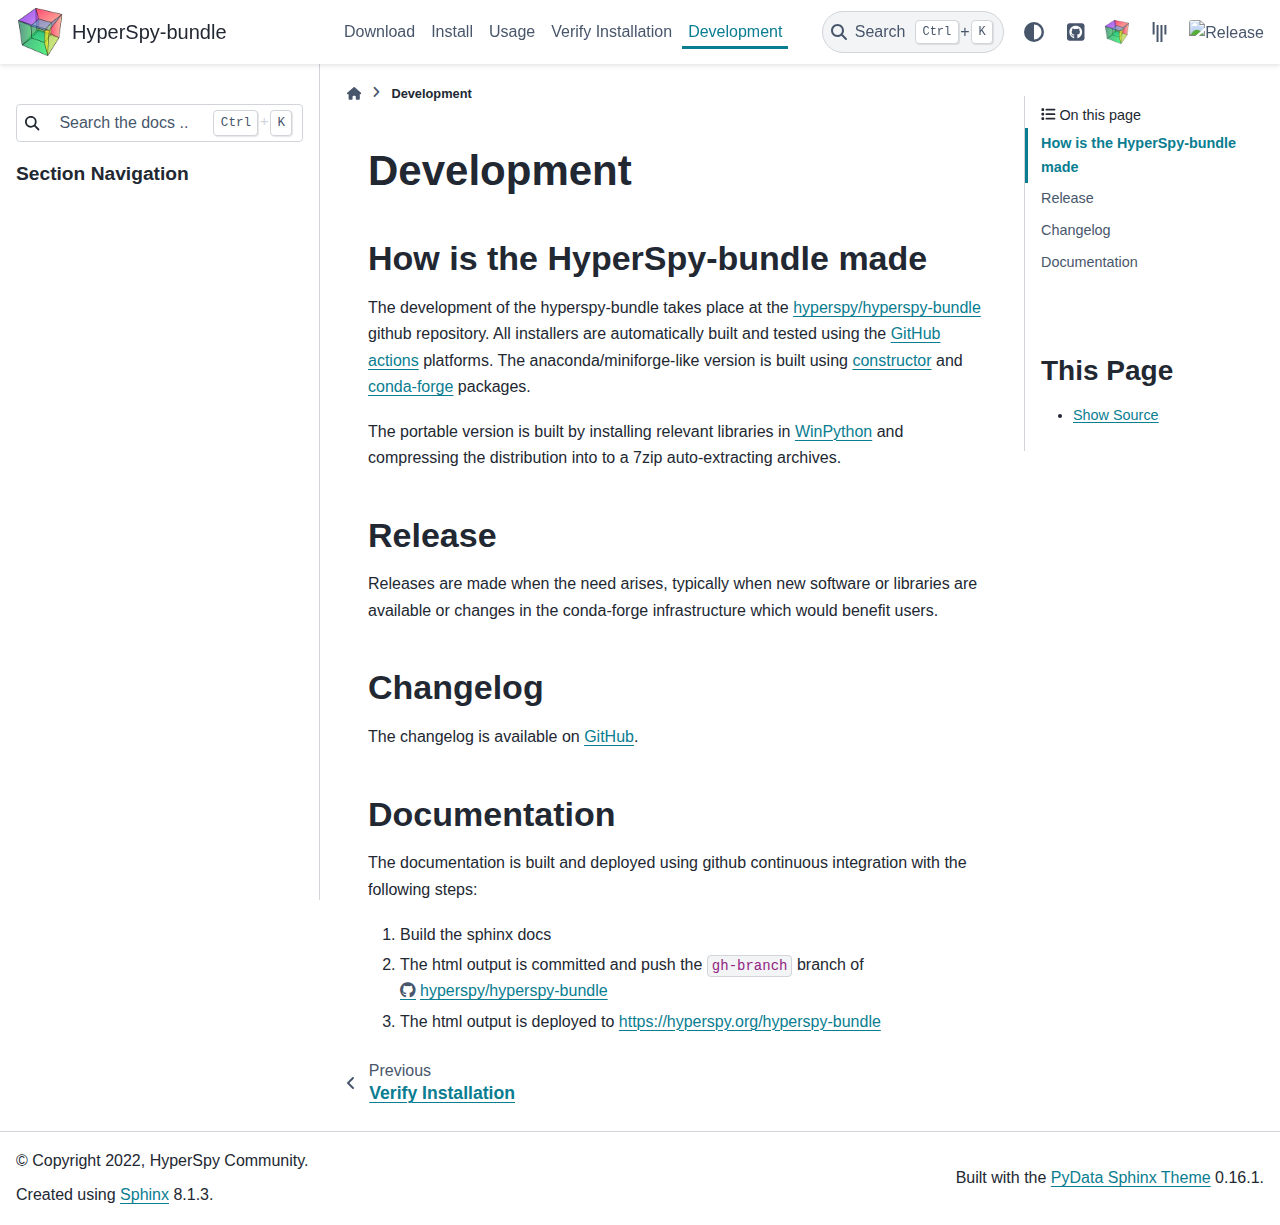
==== commit 5b43d00d: "Update docs build" ====
--- a/contribute.html
+++ b/contribute.html
@@ -16,29 +16,32 @@
     document.documentElement.dataset.mode = localStorage.getItem("mode") || "";
     document.documentElement.dataset.theme = localStorage.getItem("theme") || "";
   </script>
+  <!--
+    this give us a css class that will be invisible only if js is disabled
+  -->
+  <noscript>
+    <style>
+      .pst-js-only { display: none !important; }
+
+    </style>
+  </noscript>
   
   <!-- Loaded before other Sphinx assets -->
-  <link href="_static/styles/theme.css?digest=dfe6caa3a7d634c4db9b" rel="stylesheet" />
-<link href="_static/styles/bootstrap.css?digest=dfe6caa3a7d634c4db9b" rel="stylesheet" />
-<link href="_static/styles/pydata-sphinx-theme.css?digest=dfe6caa3a7d634c4db9b" rel="stylesheet" />
-
-  
-  <link href="_static/vendor/fontawesome/6.5.2/css/all.min.css?digest=dfe6caa3a7d634c4db9b" rel="stylesheet" />
-  <link rel="preload" as="font" type="font/woff2" crossorigin href="_static/vendor/fontawesome/6.5.2/webfonts/fa-solid-900.woff2" />
-<link rel="preload" as="font" type="font/woff2" crossorigin href="_static/vendor/fontawesome/6.5.2/webfonts/fa-brands-400.woff2" />
-<link rel="preload" as="font" type="font/woff2" crossorigin href="_static/vendor/fontawesome/6.5.2/webfonts/fa-regular-400.woff2" />
-
-    <link rel="stylesheet" type="text/css" href="_static/pygments.css?v=a746c00c" />
+  <link href="_static/styles/theme.css?digest=8878045cc6db502f8baf" rel="stylesheet" />
+<link href="_static/styles/pydata-sphinx-theme.css?digest=8878045cc6db502f8baf" rel="stylesheet" />
+
+    <link rel="stylesheet" type="text/css" href="_static/pygments.css?v=8f2a1f02" />
     <link rel="stylesheet" type="text/css" href="_static/custom-styles.css?v=cebb11ac" />
-    <link rel="stylesheet" type="text/css" href="_static/sphinx-design.min.css?v=87e54e7c" />
-  
+    <link rel="stylesheet" type="text/css" href="_static/sphinx-design.min.css?v=95c83b7e" />
+  
+  <!-- So that users can add custom icons -->
+  <script src="_static/scripts/fontawesome.js?digest=8878045cc6db502f8baf"></script>
   <!-- Pre-loaded scripts that we'll load fully later -->
-  <link rel="preload" as="script" href="_static/scripts/bootstrap.js?digest=dfe6caa3a7d634c4db9b" />
-<link rel="preload" as="script" href="_static/scripts/pydata-sphinx-theme.js?digest=dfe6caa3a7d634c4db9b" />
-  <script src="_static/vendor/fontawesome/6.5.2/js/all.min.js?digest=dfe6caa3a7d634c4db9b"></script>
+  <link rel="preload" as="script" href="_static/scripts/bootstrap.js?digest=8878045cc6db502f8baf" />
+<link rel="preload" as="script" href="_static/scripts/pydata-sphinx-theme.js?digest=8878045cc6db502f8baf" />
 
     <script src="_static/documentation_options.js?v=5929fcd5"></script>
-    <script src="_static/doctools.js?v=9a2dae69"></script>
+    <script src="_static/doctools.js?v=9bcbadda"></script>
     <script src="_static/sphinx_highlight.js?v=dc90522c"></script>
     <script src="_static/design-tabs.js?v=f930bc37"></script>
     <script>DOCUMENTATION_OPTIONS.pagename = 'contribute';</script>
@@ -48,6 +51,7 @@
     <link rel="prev" title="Verify Installation" href="verify.html" />
   <meta name="viewport" content="width=device-width, initial-scale=1"/>
   <meta name="docsearch:language" content="en"/>
+  <meta name="docsearch:version" content="" />
   </head>
   
   
@@ -63,19 +67,8 @@
     <i class="fa-solid fa-arrow-up"></i>Back to top</button>
 
   
-  <input type="checkbox"
-          class="sidebar-toggle"
-          id="pst-primary-sidebar-checkbox"/>
-  <label class="overlay overlay-primary" for="pst-primary-sidebar-checkbox"></label>
-  
-  <input type="checkbox"
-          class="sidebar-toggle"
-          id="pst-secondary-sidebar-checkbox"/>
-  <label class="overlay overlay-secondary" for="pst-secondary-sidebar-checkbox"></label>
-  
-  <div class="search-button__wrapper">
-    <div class="search-button__overlay"></div>
-    <div class="search-button__search-container">
+  <dialog id="pst-search-dialog">
+    
 <form class="bd-search d-flex align-items-center"
       action="search.html"
       method="get">
@@ -83,7 +76,6 @@
   <input type="search"
          class="form-control"
          name="q"
-         id="search-input"
          placeholder="Search the docs ..."
          aria-label="Search the docs ..."
          autocomplete="off"
@@ -91,8 +83,8 @@
          autocapitalize="off"
          spellcheck="false"/>
   <span class="search-button__kbd-shortcut"><kbd class="kbd-shortcut__modifier">Ctrl</kbd>+<kbd>K</kbd></span>
-</form></div>
-  </div>
+</form>
+  </dialog>
 
   <div class="pst-async-banner-revealer d-none">
   <aside id="bd-header-version-warning" class="d-none d-print-none" aria-label="Version warning"></aside>
@@ -126,7 +118,7 @@
     
     
     <img src="_static/hyperspy_logo.png" class="logo__image only-light" alt=""/>
-    <script>document.write(`<img src="_static/hyperspy_logo.png" class="logo__image only-dark" alt=""/>`);</script>
+    <img src="_static/hyperspy_logo.png" class="logo__image only-dark pst-js-only" alt=""/>
   
   
     <p class="title logo__title">HyperSpy-bundle</p>
@@ -188,29 +180,21 @@
         <div class="navbar-item navbar-persistent--container">
           
 
- <script>
- document.write(`
-   <button class="btn search-button-field search-button__button" title="Search" aria-label="Search" data-bs-placement="bottom" data-bs-toggle="tooltip">
-    <i class="fa-solid fa-magnifying-glass"></i>
-    <span class="search-button__default-text">Search</span>
-    <span class="search-button__kbd-shortcut"><kbd class="kbd-shortcut__modifier">Ctrl</kbd>+<kbd class="kbd-shortcut__modifier">K</kbd></span>
-   </button>
- `);
- </script>
+<button class="btn search-button-field search-button__button pst-js-only" title="Search" aria-label="Search" data-bs-placement="bottom" data-bs-toggle="tooltip">
+ <i class="fa-solid fa-magnifying-glass"></i>
+ <span class="search-button__default-text">Search</span>
+ <span class="search-button__kbd-shortcut"><kbd class="kbd-shortcut__modifier">Ctrl</kbd>+<kbd class="kbd-shortcut__modifier">K</kbd></span>
+</button>
         </div>
       
       
         <div class="navbar-item">
 
-<script>
-document.write(`
-  <button class="btn btn-sm nav-link pst-navbar-icon theme-switch-button" title="light/dark" aria-label="light/dark" data-bs-placement="bottom" data-bs-toggle="tooltip">
-    <i class="theme-switch fa-solid fa-sun fa-lg" data-mode="light"></i>
-    <i class="theme-switch fa-solid fa-moon fa-lg" data-mode="dark"></i>
-    <i class="theme-switch fa-solid fa-circle-half-stroke fa-lg" data-mode="auto"></i>
-  </button>
-`);
-</script></div>
+<button class="btn btn-sm nav-link pst-navbar-icon theme-switch-button pst-js-only" aria-label="Color mode" data-bs-title="Color mode"  data-bs-placement="bottom" data-bs-toggle="tooltip">
+  <i class="theme-switch fa-solid fa-sun                fa-lg" data-mode="light" title="Light"></i>
+  <i class="theme-switch fa-solid fa-moon               fa-lg" data-mode="dark"  title="Dark"></i>
+  <i class="theme-switch fa-solid fa-circle-half-stroke fa-lg" data-mode="auto"  title="System Settings"></i>
+</button></div>
       
         <div class="navbar-item"><ul class="navbar-icon-links"
     aria-label="Icon Links">
@@ -269,15 +253,11 @@
   
     <div class="navbar-persistent--mobile">
 
- <script>
- document.write(`
-   <button class="btn search-button-field search-button__button" title="Search" aria-label="Search" data-bs-placement="bottom" data-bs-toggle="tooltip">
-    <i class="fa-solid fa-magnifying-glass"></i>
-    <span class="search-button__default-text">Search</span>
-    <span class="search-button__kbd-shortcut"><kbd class="kbd-shortcut__modifier">Ctrl</kbd>+<kbd class="kbd-shortcut__modifier">K</kbd></span>
-   </button>
- `);
- </script>
+<button class="btn search-button-field search-button__button pst-js-only" title="Search" aria-label="Search" data-bs-placement="bottom" data-bs-toggle="tooltip">
+ <i class="fa-solid fa-magnifying-glass"></i>
+ <span class="search-button__default-text">Search</span>
+ <span class="search-button__kbd-shortcut"><kbd class="kbd-shortcut__modifier">Ctrl</kbd>+<kbd class="kbd-shortcut__modifier">K</kbd></span>
+</button>
     </div>
   
 
@@ -296,7 +276,8 @@
       
       
       
-      <div class="bd-sidebar-primary bd-sidebar">
+      <dialog id="pst-primary-sidebar-modal"></dialog>
+      <div id="pst-primary-sidebar" class="bd-sidebar-primary bd-sidebar">
         
 
   
@@ -357,15 +338,11 @@
         
           <div class="navbar-item">
 
-<script>
-document.write(`
-  <button class="btn btn-sm nav-link pst-navbar-icon theme-switch-button" title="light/dark" aria-label="light/dark" data-bs-placement="bottom" data-bs-toggle="tooltip">
-    <i class="theme-switch fa-solid fa-sun fa-lg" data-mode="light"></i>
-    <i class="theme-switch fa-solid fa-moon fa-lg" data-mode="dark"></i>
-    <i class="theme-switch fa-solid fa-circle-half-stroke fa-lg" data-mode="auto"></i>
-  </button>
-`);
-</script></div>
+<button class="btn btn-sm nav-link pst-navbar-icon theme-switch-button pst-js-only" aria-label="Color mode" data-bs-title="Color mode"  data-bs-placement="bottom" data-bs-toggle="tooltip">
+  <i class="theme-switch fa-solid fa-sun                fa-lg" data-mode="light" title="Light"></i>
+  <i class="theme-switch fa-solid fa-moon               fa-lg" data-mode="dark"  title="Dark"></i>
+  <i class="theme-switch fa-solid fa-circle-half-stroke fa-lg" data-mode="auto"  title="System Settings"></i>
+</button></div>
         
           <div class="navbar-item"><ul class="navbar-icon-links"
     aria-label="Icon Links">
@@ -430,7 +407,6 @@
   <input type="search"
          class="form-control"
          name="q"
-         id="search-input"
          placeholder="Search the docs ..."
          aria-label="Search the docs ..."
          autocomplete="off"
@@ -445,13 +421,25 @@
   <p class="bd-links__title" role="heading" aria-level="1">Section Navigation</p>
   <div class="bd-toc-item navbar-nav"></div>
 </nav></div>
+        <div class="sidebar-primary-item">
+<div id="ethical-ad-placement"
+      class="flat"
+      data-ea-publisher="readthedocs"
+      data-ea-type="readthedocs-sidebar"
+      data-ea-manual="true">
+</div></div>
     </div>
   
   
   <div class="sidebar-primary-items__end sidebar-primary__section">
+      <div class="sidebar-primary-item">
+<div id="ethical-ad-placement"
+      class="flat"
+      data-ea-publisher="readthedocs"
+      data-ea-type="readthedocs-sidebar"
+      data-ea-manual="true">
+</div></div>
   </div>
-  
-  <div id="rtd-footer-container"></div>
 
 
       </div>
@@ -468,8 +456,6 @@
     <div class="header-article-items__start">
       
         <div class="header-article-item">
-
-
 
 <nav aria-label="Breadcrumb" class="d-print-none">
   <ul class="bd-breadcrumbs">
@@ -479,7 +465,7 @@
         <i class="fa-solid fa-home"></i>
       </a>
     </li>
-    <li class="breadcrumb-item active" aria-current="page">Development</li>
+    <li class="breadcrumb-item active" aria-current="page"><span class="ellipsis">Development</span></li>
   </ul>
 </nav>
 </div>
@@ -557,7 +543,8 @@
             
             
               
-                <div class="bd-sidebar-secondary bd-toc"><div class="sidebar-secondary-items sidebar-secondary__inner">
+                <dialog id="pst-secondary-sidebar-modal"></dialog>
+                <div id="pst-secondary-sidebar" class="bd-sidebar-secondary bd-toc"><div class="sidebar-secondary-items sidebar-secondary__inner">
 
 
   <div class="sidebar-secondary-item">
@@ -576,13 +563,13 @@
   </nav></div>
 
   <div class="sidebar-secondary-item">
-
-  <div class="tocsection sourcelink">
-    <a href="_sources/contribute.rst.txt">
-      <i class="fa-solid fa-file-lines"></i> Show Source
-    </a>
-  </div>
-</div>
+  <div role="note" aria-label="source link">
+    <h3>This Page</h3>
+    <ul class="this-page-menu">
+      <li><a href="_sources/contribute.rst.txt"
+            rel="nofollow">Show Source</a></li>
+    </ul>
+   </div></div>
 
 </div></div>
               
@@ -597,8 +584,8 @@
   </div>
   
   <!-- Scripts loaded after <body> so the DOM is not blocked -->
-  <script src="_static/scripts/bootstrap.js?digest=dfe6caa3a7d634c4db9b"></script>
-<script src="_static/scripts/pydata-sphinx-theme.js?digest=dfe6caa3a7d634c4db9b"></script>
+  <script defer src="_static/scripts/bootstrap.js?digest=8878045cc6db502f8baf"></script>
+<script defer src="_static/scripts/pydata-sphinx-theme.js?digest=8878045cc6db502f8baf"></script>
 
   <footer class="bd-footer">
 <div class="bd-footer__inner bd-page-width">
@@ -618,7 +605,7 @@
         <div class="footer-item">
 
   <p class="sphinx-version">
-    Created using <a href="https://www.sphinx-doc.org/">Sphinx</a> 7.4.3.
+    Created using <a href="https://www.sphinx-doc.org/">Sphinx</a> 8.1.3.
     <br/>
   </p>
 </div>
@@ -631,7 +618,8 @@
       
         <div class="footer-item">
 <p class="theme-version">
-  Built with the <a href="https://pydata-sphinx-theme.readthedocs.io/en/stable/index.html">PyData Sphinx Theme</a> 0.15.4.
+  <!-- # L10n: Setting the PST URL as an argument as this does not need to be localized -->
+  Built with the <a href="https://pydata-sphinx-theme.readthedocs.io/en/stable/index.html">PyData Sphinx Theme</a> 0.16.1.
 </p></div>
       
     </div>
--- a/_static/styles/pydata-sphinx-theme.css
+++ b/_static/styles/pydata-sphinx-theme.css
@@ -1,2 +1,32 @@
-html{--pst-header-height:4rem;--pst-header-article-height:calc(var(--pst-header-height)*2/3);--pst-sidebar-secondary:17rem;--pst-font-size-base:1rem;--pst-font-size-h1:2.5rem;--pst-font-size-h2:2rem;--pst-font-size-h3:1.75rem;--pst-font-size-h4:1.5rem;--pst-font-size-h5:1.25rem;--pst-font-size-h6:1.1rem;--pst-font-size-milli:0.9rem;--pst-sidebar-font-size:0.9rem;--pst-sidebar-font-size-mobile:1.1rem;--pst-sidebar-header-font-size:1.2rem;--pst-sidebar-header-font-weight:600;--pst-admonition-font-weight-heading:600;--pst-font-weight-caption:300;--pst-font-weight-heading:400;--pst-font-family-base-system:-apple-system,"BlinkMacSystemFont","Segoe UI","Helvetica Neue","Arial",sans-serif,"Apple Color Emoji","Segoe UI Emoji","Segoe UI Symbol";--pst-font-family-monospace-system:"SFMono-Regular","Menlo","Consolas","Monaco","Liberation Mono","Lucida Console",monospace;--pst-font-family-base:var(--pst-font-family-base-system);--pst-font-family-heading:var(--pst-font-family-base-system);--pst-font-family-monospace:var(--pst-font-family-monospace-system);--pst-font-size-icon:1.5rem;--pst-icon-check-circle:"";--pst-icon-info-circle:"";--pst-icon-exclamation-triangle:"";--pst-icon-exclamation-circle:"";--pst-icon-times-circle:"";--pst-icon-lightbulb:"";--pst-icon-download:"";--pst-icon-angle-left:"";--pst-icon-angle-right:"";--pst-icon-external-link:"";--pst-icon-search-minus:"";--pst-icon-github:"";--pst-icon-gitlab:"";--pst-icon-share:"";--pst-icon-bell:"";--pst-icon-pencil:"";--pst-breadcrumb-divider:"";--pst-icon-admonition-default:var(--pst-icon-bell);--pst-icon-admonition-note:var(--pst-icon-info-circle);--pst-icon-admonition-attention:var(--pst-icon-exclamation-circle);--pst-icon-admonition-caution:var(--pst-icon-exclamation-triangle);--pst-icon-admonition-warning:var(--pst-icon-exclamation-triangle);--pst-icon-admonition-danger:var(--pst-icon-exclamation-triangle);--pst-icon-admonition-error:var(--pst-icon-times-circle);--pst-icon-admonition-hint:var(--pst-icon-lightbulb);--pst-icon-admonition-tip:var(--pst-icon-lightbulb);--pst-icon-admonition-important:var(--pst-icon-exclamation-circle);--pst-icon-admonition-seealso:var(--pst-icon-share);--pst-icon-admonition-todo:var(--pst-icon-pencil);--pst-icon-versionmodified-default:var(--pst-icon-exclamation-circle);--pst-icon-versionmodified-added:var(--pst-icon-exclamation-circle);--pst-icon-versionmodified-changed:var(--pst-icon-exclamation-circle);--pst-icon-versionmodified-deprecated:var(--pst-icon-exclamation-circle);font-size:var(--pst-font-size-base);scroll-padding-top:calc(var(--pst-header-height) + 1rem)}body{background-color:var(--pst-color-background);color:var(--pst-color-text-base);display:flex;flex-direction:column;font-family:var(--pst-font-family-base);font-weight:400;line-height:1.65;min-height:100vh}body::-webkit-scrollbar-track{background-color:var(--pst-color-background)}p{font-size:1em;margin-bottom:1.15rem}p.rubric{border-bottom:1px solid var(--pst-color-border)}p.centered{text-align:center}a{word-wrap:break-word;color:var(--pst-color-link);text-decoration:underline;text-decoration-thickness:max(1px,.0625rem);text-underline-offset:.1578em}a:hover{color:var(--pst-color-link-hover);text-decoration-skip-ink:none;text-decoration-thickness:max(3px,.1875rem,.12em)}a:active,a:visited{color:var(--pst-color-link)}a:visited:hover{color:var(--pst-color-link-hover)}a.headerlink{color:var(--pst-color-secondary);font-size:.8em;margin-left:.2em;opacity:.7;padding:0 4px;text-decoration:none;transition:all .2s ease-out;user-select:none}a.headerlink:hover{opacity:1}a.github:before,a.gitlab:before{color:var(--pst-color-text-muted);font:var(--fa-font-brands);margin-right:.25rem}a.github:before{content:var(--pst-icon-github)}a.gitlab:before{content:var(--pst-icon-gitlab)}h1,h2,h3,h4,h5,h6{font-family:var(--pst-font-family-heading);font-weight:var(--pst-font-weight-heading);line-height:1.15;margin:2.75rem 0 1.05rem}h1{font-size:var(--pst-font-size-h1);margin-top:0}h1,h2{color:var(--pst-heading-color)}h2{font-size:var(--pst-font-size-h2)}h3{font-size:var(--pst-font-size-h3)}h3,h4{color:var(--pst-heading-color)}h4{font-size:var(--pst-font-size-h4)}h5{font-size:var(--pst-font-size-h5)}h5,h6{color:var(--pst-color-text-base)}h6{font-size:var(--pst-font-size-h6)}.text_small,small{font-size:var(--pst-font-size-milli)}hr{border:0;border-top:1px solid var(--pst-color-border)}code,kbd,pre,samp{font-family:var(--pst-font-family-monospace)}kbd{background-color:var(--pst-color-on-background);color:var(--pst-color-text-muted)}kbd:not(.compound){border:1px solid var(--pst-color-border);box-shadow:1px 1px 1px var(--pst-color-shadow);margin:0 .1rem;padding:.1rem .4rem}code{color:var(--pst-color-inline-code)}pre{background-color:var(--pst-color-surface);border:1px solid var(--pst-color-border);border-radius:.25rem;color:var(--pst-color-text-base);line-height:1.2em;margin:1.5em 0;padding:1rem}pre .linenos{opacity:.8;padding-right:10px}#pst-back-to-top{background-color:var(--pst-color-secondary);border:none;color:var(--pst-color-secondary-text);display:none;left:50vw;position:fixed;top:90vh;transform:translate(-50%);z-index:1080}#pst-back-to-top .fa-arrow-up{margin-inline-end:.5em}#pst-back-to-top:hover{background-color:var(--pst-violet-600);color:var(--pst-color-link-hover);color:var(--pst-color-secondary-text);text-decoration:underline;text-decoration-skip-ink:none;text-decoration-thickness:max(1px,.0625rem);text-decoration-thickness:max(3px,.1875rem,.12em);text-decoration-thickness:1px;text-underline-offset:.1578em}#pst-back-to-top:focus-visible{box-shadow:none;outline:var(--pst-color-accent) solid .1875rem;outline-color:var(--pst-color-secondary);outline-offset:.1875rem}:focus-visible{box-shadow:none;outline:var(--pst-color-accent) solid .1875rem}.skip-link{background-color:var(--pst-color-warning);border-bottom:1px solid var(--pst-color-border);left:0;padding:.5rem;position:fixed;right:0;text-align:center;top:0;transform:translateY(-100%);transition:transform .15s ease-in-out;z-index:1055}.skip-link:focus-within{transform:translateY(0)}.skip-link a{color:var(--pst-color-warning-text)!important}.skip-link a:focus-visible{outline-color:#14181e}.bd-container{display:flex;flex-grow:1;justify-content:center}.bd-container .bd-container__inner{display:flex}.bd-page-width{width:100%}@media(min-width:960px){.bd-page-width{max-width:88rem}}.pst-async-banner-revealer{height:0;overflow:hidden;transition:height .3s ease-in-out}@media(prefers-reduced-motion){.pst-async-banner-revealer{transition:none}}#bd-header-version-warning,.bd-header-announcement{align-items:center;display:flex;justify-content:center;min-height:3rem;padding:.5rem 12.5%;position:relative;text-align:center;width:100%}@media(max-width:959.98px){#bd-header-version-warning,.bd-header-announcement{padding:.5rem 2%}}#bd-header-version-warning p,.bd-header-announcement p{font-weight:700;margin:0}#bd-header-version-warning a,.bd-header-announcement a{color:var(--pst-color-inline-code-links)}#bd-header-version-warning .pst-button-link-to-stable-version,.bd-header-announcement .pst-button-link-to-stable-version{background-color:var(--pst-color-danger);border-color:var(--pst-color-danger);border-radius:.25rem;box-shadow:0 .2rem .5rem var(--pst-color-shadow),0 0 .0625rem var(--pst-color-shadow)!important;color:var(--pst-color-danger-text)}#bd-header-version-warning .pst-button-link-to-stable-version:hover,.bd-header-announcement .pst-button-link-to-stable-version:hover{background-color:var(--pst-color-danger-highlight);border-color:var(--pst-color-danger-highlight);color:var(--pst-color-danger-text)}#bd-header-version-warning .pst-button-link-to-stable-version:focus-visible,.bd-header-announcement .pst-button-link-to-stable-version:focus-visible{outline:.1875rem solid var(--pst-color-danger);outline-offset:.1875rem}.bd-header-announcement{background-color:var(--pst-color-secondary-bg)}#bd-header-version-warning{background-color:var(--pst-color-danger-bg)}.bd-main{display:flex;flex-direction:column;flex-grow:1;min-width:0}.bd-main .bd-content{display:flex;height:100%;justify-content:center}.bd-main .bd-content .bd-article-container{display:flex;flex-direction:column;justify-content:start;max-width:60em;overflow-x:auto;padding:1rem;width:100%}@media(min-width:1200px){.bd-main .bd-content .bd-article-container .bd-article{padding-left:2rem;padding-top:1.5rem}}.bd-footer{border-top:1px solid var(--pst-color-border);width:100%}.bd-footer .bd-footer__inner{display:flex;flex-grow:1;margin:auto;padding:1rem}.bd-footer .footer-items__center,.bd-footer .footer-items__end,.bd-footer .footer-items__start{display:flex;flex-direction:column;flex-grow:1;gap:.5rem;justify-content:center}.bd-footer .footer-items__center{text-align:center}.bd-footer .footer-items__end{text-align:end}.bd-footer .footer-item p{margin-bottom:0}.bd-footer-article{margin-top:auto}.bd-footer-article .footer-article-items{display:flex;flex-direction:column}.bd-footer-content .footer-content-items{display:flex;flex-direction:column;margin-top:auto}.bd-header{background-color:var(--pst-color-on-background)!important;box-shadow:0 .125rem .25rem 0 var(--pst-color-shadow);justify-content:center;max-width:100vw;padding:0;position:sticky;top:0;width:100%;z-index:1030}.bd-header .bd-header__inner{align-items:center;display:flex;height:fit-content;padding-left:1rem;padding-right:1rem}.bd-header :focus-visible{border-radius:.125rem}.bd-header .navbar-item{align-items:center;display:flex;height:var(--pst-header-height);max-height:var(--pst-header-height)}.bd-header .navbar-header-items{display:none;flex-shrink:1}@media(min-width:960px){.bd-header .navbar-header-items{display:inherit;flex-grow:1;padding:0 0 0 .5rem}}.bd-header .navbar-header-items__center,.bd-header .navbar-header-items__end,.bd-header .navbar-header-items__start{align-items:center;display:flex;flex-flow:wrap;row-gap:0}.bd-header .navbar-header-items__center,.bd-header .navbar-header-items__end{column-gap:1rem}.bd-header .navbar-header-items__start{flex-shrink:0;gap:.5rem;margin-right:auto}.bd-header .navbar-header-items__end{justify-content:end}.bd-header ul.navbar-nav{display:flex}@media(min-width:960px){.bd-header ul.navbar-nav{align-items:baseline}}.bd-header ul.navbar-nav>li.nav-item{margin-inline:2px}.bd-header ul.navbar-nav>li.nav-item>.nav-link{color:var(--pst-color-text-muted);padding-inline:6px;position:relative}.bd-header ul.navbar-nav>li.nav-item>.nav-link:before{background-color:transparent;content:"";display:block;inset:0;bottom:calc(max(3px, .1875rem, .12em)*-1);margin:max(3px,.1875rem,.12em) 0;position:absolute}.bd-header ul.navbar-nav>li.nav-item>.nav-link:hover{color:var(--pst-color-secondary);text-decoration:none}.bd-header ul.navbar-nav>li.nav-item>.nav-link:hover:before{border-bottom:max(3px,.1875rem,.12em) solid var(--pst-color-secondary)}.bd-header ul.navbar-nav>li.nav-item>.nav-link:focus-visible{box-shadow:none;outline:3px solid var(--pst-color-accent);outline-offset:3px}.bd-header ul.navbar-nav>li.nav-item.current>.nav-link{color:var(--pst-color-primary)}.bd-header ul.navbar-nav>li.nav-item.current>.nav-link:before{border-bottom:3px solid var(--pst-color-primary)}.bd-header ul.navbar-nav>li.nav-item.dropdown{margin-inline:4px}.bd-header ul.navbar-nav>li.nav-item.dropdown button{padding-inline:8px}.bd-header ul.navbar-nav>li.nav-item.dropdown>.dropdown-toggle{border-radius:.125rem;color:var(--pst-color-text-muted)}.bd-header ul.navbar-nav>li.nav-item.dropdown>.dropdown-toggle:focus-visible{box-shadow:0 0 0 .1875rem var(--pst-color-accent)}.bd-header ul.navbar-nav>li.nav-item.dropdown>.dropdown-toggle:hover{box-shadow:0 0 0 .1875rem var(--pst-color-link-hover);color:var(--pst-color-text-base);text-decoration:none}.bd-header ul.navbar-nav li a.nav-link.dropdown-item{color:var(--pst-color-text-muted);text-decoration:none}.bd-header ul.navbar-nav li a.nav-link.dropdown-item:hover{color:var(--pst-color-link-hover);text-decoration:underline;text-decoration-skip-ink:none;text-decoration-thickness:max(1px,.0625rem);text-decoration-thickness:max(3px,.1875rem,.12em);text-underline-offset:.1578em}.bd-header ul.navbar-nav .dropdown button{border:none;display:unset}.bd-header ul.navbar-nav .dropdown button:hover{color:var(--pst-color-link-hover);text-decoration:underline;text-decoration-skip-ink:none;text-decoration-thickness:max(1px,.0625rem);text-decoration-thickness:max(3px,.1875rem,.12em);text-underline-offset:.1578em}.bd-header ul.navbar-nav .dropdown .dropdown-menu{background-color:var(--pst-color-on-background);border:1px solid var(--pst-color-border);box-shadow:0 0 .3rem .1rem var(--pst-color-shadow);margin:.5rem 0;min-width:20rem;padding:.5rem 0;z-index:1070}.bd-header ul.navbar-nav .dropdown .dropdown-menu .dropdown-item{padding:.25rem 1.5rem}.bd-header ul.navbar-nav .dropdown .dropdown-menu .dropdown-item:focus:not(:hover,:active){background-color:inherit}.bd-header ul.navbar-nav .dropdown .dropdown-menu .dropdown-item:focus-visible{z-index:10}.bd-header ul.navbar-nav .dropdown .dropdown-menu:not(.show){display:none}.bd-header button.sidebar-toggle{background-color:inherit;color:var(--pst-color-muted);font-size:var(--pst-font-size-icon);margin-bottom:0;padding:.5rem}.bd-header button.primary-toggle{margin-right:1rem}@media(min-width:960px){.bd-header button.primary-toggle{display:none}}.bd-header button.secondary-toggle{margin-left:1rem}@media(min-width:1200px){.bd-header button.secondary-toggle{display:none}}@media(min-width:960px){.navbar-center-items .navbar-item{display:inline-block}}.nav-link{transition:none}.nav-link:hover{color:var(--pst-color-link-hover);text-decoration:underline;text-decoration-skip-ink:none;text-decoration-thickness:max(1px,.0625rem);text-decoration-thickness:max(3px,.1875rem,.12em);text-underline-offset:.1578em}.nav-link.nav-external:after{content:var(--pst-icon-external-link);font:var(--fa-font-solid);font-size:.75em;margin-left:.3em}.bd-navbar-elements li.nav-item i{font-size:.7rem;padding-left:2px;vertical-align:middle}.navbar-persistent--mobile{margin-left:auto}@media(min-width:960px){.navbar-persistent--mobile{display:none}}.navbar-persistent--container{display:none}@media(min-width:960px){.navbar-persistent--container{display:flex}}.header-article__inner{display:flex;padding:0 .5rem}.header-article__inner .header-article-item{height:var(--pst-header-article-height);min-height:var(--pst-header-article-height)}.header-article__inner .header-article-items__end,.header-article__inner .header-article-items__start{align-items:start;display:flex;gap:.5rem}.header-article__inner .header-article-items__end{margin-left:auto}.bd-sidebar-primary{background-color:var(--pst-color-background);border-right:1px solid var(--pst-color-border);display:flex;flex:0 0 auto;flex-direction:column;font-size:var(--pst-sidebar-font-size-mobile);gap:1rem;max-height:calc(100vh - var(--pst-header-height));overflow-y:auto;padding:2rem 1rem 1rem;position:sticky;top:var(--pst-header-height);width:25%}@media(min-width:960px){.bd-sidebar-primary{font-size:var(--pst-sidebar-font-size)}}.bd-sidebar-primary :focus-visible{border-radius:.125rem}.bd-sidebar-primary .nav-link{font-size:var(--pst-sidebar-font-size-mobile)}.bd-sidebar-primary.no-sidebar{border-right:0}@media(min-width:960px){.bd-sidebar-primary.hide-on-wide{display:none}}.bd-sidebar-primary h1,.bd-sidebar-primary h2,.bd-sidebar-primary h3,.bd-sidebar-primary h4{color:var(--pst-color-text-base)}.bd-sidebar-primary .sidebar-primary-items__end .sidebar-primary-item,.bd-sidebar-primary .sidebar-primary-items__start .sidebar-primary-item{padding:.5rem 0}.bd-sidebar-primary .sidebar-header-items{display:flex;flex-direction:column}.bd-sidebar-primary .sidebar-header-items .sidebar-header-items__title{color:var(--pst-color-text-base);font-size:var(--pst-sidebar-header-font-size);font-weight:var(--pst-sidebar-header-font-weight);margin-bottom:.5rem}.bd-sidebar-primary .sidebar-header-items .nav-item.dropdown button{display:none}.bd-sidebar-primary .sidebar-header-items .nav-item.dropdown .dropdown-menu{background-color:inherit;border:none;display:flex;flex-direction:column;font-size:inherit;margin:0;padding:0}.bd-sidebar-primary .sidebar-header-items .nav-item.dropdown .dropdown-menu .dropdown-item:focus,.bd-sidebar-primary .sidebar-header-items .nav-item.dropdown .dropdown-menu .dropdown-item:hover{background-color:unset}.bd-sidebar-primary .sidebar-header-items .bd-navbar-elements .nav-link:focus-visible{box-shadow:none;outline:var(--pst-color-accent) solid .1875rem;outline-offset:.1875rem}.bd-sidebar-primary .sidebar-header-items .sidebar-header-items__center{display:flex;flex-direction:column}.bd-sidebar-primary .sidebar-header-items .sidebar-header-items__end{align-items:center;display:flex;gap:1rem}@media(min-width:960px){.bd-sidebar-primary .sidebar-header-items{display:none}}.bd-sidebar-primary .sidebar-primary-items__start{border-top:1px solid var(--pst-color-border)}@media(min-width:960px){.bd-sidebar-primary .sidebar-primary-items__start{border-top:none}}.bd-sidebar-primary .sidebar-primary-items__end{margin-bottom:1em;margin-top:auto}.bd-sidebar-primary .list-caption{list-style:none;padding-left:0}.bd-sidebar-primary .list-caption li.toctree-l0.has-children>details>summary{align-items:baseline;display:flex;height:auto;justify-content:space-between;position:relative;width:auto}.bd-sidebar-primary .list-caption li.toctree-l0.has-children>details>summary .toctree-toggle{flex:0 0 auto}.bd-sidebar-primary .list-caption li.toctree-l0.has-children>details>summary .toctree-toggle .fa-chevron-down{font-size:1rem}.bd-sidebar-primary li.has-children{position:relative}.bd-sidebar-primary li.has-children .caption,.bd-sidebar-primary li.has-children>.reference{margin-right:calc(30px + .1875rem);padding-top:.25rem}.bd-sidebar-primary li.has-children>details>summary{list-style:none}.bd-sidebar-primary li.has-children>details>summary::-webkit-details-marker{display:none}.bd-sidebar-primary li.has-children>details>summary:focus-visible{outline:none}.bd-sidebar-primary li.has-children>details>summary:focus-visible>.toctree-toggle{outline:var(--pst-color-accent) solid .1875rem;outline-offset:-.1875rem}.bd-sidebar-primary li.has-children>details>summary .toctree-toggle{align-items:center;cursor:pointer;display:inline-flex;height:30px;justify-content:center;position:absolute;right:0;top:0;width:30px}.bd-sidebar-primary li.has-children>details>summary .toctree-toggle .fa-chevron-down{font-size:.75rem}.bd-sidebar-primary li.has-children>details[open]>summary .fa-chevron-down{transform:rotate(180deg)}nav.bd-links{margin-right:-1rem}@media(min-width:960px){nav.bd-links{display:block}}nav.bd-links ul{display:block;list-style:none}nav.bd-links ul ul{padding:0 0 0 1rem}nav.bd-links li>a{box-shadow:none;color:var(--pst-color-text-muted);display:block;margin-right:.1875rem;padding:.25rem .65rem;text-decoration:none}nav.bd-links li>a:hover{background-color:transparent;text-decoration:underline;text-decoration-skip-ink:none;text-decoration-thickness:max(3px,.1875rem,.12em)}nav.bd-links li>a:active,nav.bd-links li>a:hover{color:var(--pst-color-link-hover)}nav.bd-links li>a:focus-visible{box-shadow:0 0 0 .1875rem var(--pst-color-accent);outline:none;z-index:10}nav.bd-links li>a.reference.external:after{content:var(--pst-icon-external-link);font:var(--fa-font-solid);font-size:.75em;margin-left:.3em}nav.bd-links .current>a{background-color:transparent;box-shadow:inset max(3px,.1875rem,.12em) 0 0 var(--pst-color-primary);color:var(--pst-color-primary);font-weight:600}nav.bd-links .current>a:focus-visible{box-shadow:inset max(3px,.1875rem,.12em) 0 0 var(--pst-color-primary),0 0 0 .1875rem var(--pst-color-accent);outline:none}nav.bd-links p.bd-links__title{font-size:var(--pst-sidebar-header-font-size)}nav.bd-links p.bd-links__title,nav.bd-links p.caption{font-weight:var(--pst-sidebar-header-font-weight);margin-bottom:.5rem}nav.bd-links p.caption{color:var(--pst-color-text-base);font-size:var(--pst-sidebar-font-size-mobile);margin-top:1.25rem;position:relative}nav.bd-links p.caption:first-child{margin-top:0}@media(min-width:960px){nav.bd-links p.caption{font-size:var(--pst-sidebar-font-size)}}.bd-sidebar-secondary{background-color:var(--pst-color-background);display:flex;flex-direction:column;flex-shrink:0;font-size:var(--pst-sidebar-font-size-mobile);max-height:calc(100vh - var(--pst-header-height));order:2;overflow-y:auto;padding:2rem 1rem 1rem;position:sticky;top:var(--pst-header-height);width:var(--pst-sidebar-secondary)}@media(min-width:1200px){.bd-sidebar-secondary{font-size:var(--pst-sidebar-font-size)}}.sidebar-secondary-item{padding:.5rem}@media(min-width:1200px){.sidebar-secondary-item{border-left:1px solid var(--pst-color-border);padding-left:1rem}}.sidebar-secondary-item i{padding-right:.5rem}input.sidebar-toggle{display:none}label.overlay{background-color:#000;height:0;left:0;opacity:.5;position:fixed;top:0;transition:opacity .2s ease-out;width:0;z-index:1050}input#pst-primary-sidebar-checkbox:checked+label.overlay.overlay-primary,input#pst-secondary-sidebar-checkbox:checked+label.overlay.overlay-secondary{height:100vh;width:100vw}input#pst-primary-sidebar-checkbox:checked~.bd-container .bd-sidebar-primary{margin-left:0;visibility:visible}input#pst-secondary-sidebar-checkbox:checked~.bd-container .bd-sidebar-secondary{margin-right:0;visibility:visible}@media(min-width:960px){.sidebar-toggle.primary-toggle{display:none}input#pst-primary-sidebar-checkbox:checked+label.overlay.overlay-primary{height:0;width:0}.bd-sidebar-primary{margin-left:0;visibility:visible}}@media(max-width:959.98px){.bd-sidebar-primary{flex-grow:.75;height:100vh;left:0;margin-left:-75%;max-height:100vh;max-width:350px;position:fixed;top:0;transition:visibility .2s ease-out,margin .2s ease-out;visibility:hidden;width:75%;z-index:1055}}@media(max-width:1199.98px){.bd-sidebar-secondary{flex-grow:.75;height:100vh;margin-right:-75%;max-height:100vh;max-width:350px;position:fixed;right:0;top:0;transition:visibility .2s ease-out,margin .2s ease-out;visibility:hidden;width:75%;z-index:1055}}ul.bd-breadcrumbs{display:flex;flex-wrap:wrap;font-size:.8rem;list-style:none;padding-left:0}ul.bd-breadcrumbs li.breadcrumb-item{align-items:center;display:flex;font-weight:700}ul.bd-breadcrumbs li.breadcrumb-item a{color:var(--pst-color-text-muted);text-decoration:none}ul.bd-breadcrumbs li.breadcrumb-item a:hover{color:var(--pst-color-link-hover);text-decoration:underline;text-decoration-skip-ink:none;text-decoration-thickness:max(1px,.0625rem);text-decoration-thickness:max(3px,.1875rem,.12em);text-underline-offset:.1578em}ul.bd-breadcrumbs li.breadcrumb-item:not(.breadcrumb-home):before{color:var(--pst-color-text-muted);content:var(--pst-breadcrumb-divider);font:var(--fa-font-solid);font-size:.8rem;padding:0 .5rem}html .pst-navbar-icon{align-items:center;border:none;border-radius:0;box-sizing:border-box;color:var(--pst-color-text-muted);display:flex;font-size:1rem;height:2.15rem;justify-content:center;line-height:1.65;min-height:24px;min-width:24px;padding:.25rem 0;position:relative}html .pst-navbar-icon:before{background-color:transparent;content:"";display:block;inset:0;bottom:calc(max(3px, .1875rem, .12em)*-1);margin:max(3px,.1875rem,.12em) 0;position:absolute}html .pst-navbar-icon:hover{color:var(--pst-color-secondary);text-decoration:none}html .pst-navbar-icon:hover:before{border-bottom:max(3px,.1875rem,.12em) solid var(--pst-color-secondary)}html .pst-navbar-icon:focus-visible{box-shadow:none;outline:3px solid var(--pst-color-accent);outline-offset:3px}ul.navbar-icon-links{align-items:center;column-gap:1rem;display:flex;flex-flow:row wrap;justify-content:space-evenly;list-style:none;margin-bottom:0;padding-left:0}ul.navbar-icon-links i.fa-brands,ul.navbar-icon-links i.fa-regular,ul.navbar-icon-links i.fa-solid{font-size:var(--pst-font-size-icon);font-style:normal;vertical-align:middle}ul.navbar-icon-links i.fa-square-twitter:before{color:#55acee}ul.navbar-icon-links i.fa-square-gitlab:before{color:#548}ul.navbar-icon-links i.fa-bitbucket:before{color:#0052cc}ul.navbar-icon-links img.icon-link-image{border-radius:.2rem;height:1.5em}ul.navbar-icon-links .fa-pydata{stroke:var(--pst-color-background);stroke-linejoin:round;stroke-width:.35}.navbar-brand{align-items:center;display:flex;flex-shrink:0;gap:.5rem;height:var(--pst-header-height);margin:0;max-height:var(--pst-header-height);padding:.5rem 0;position:relative;width:auto}.navbar-brand p{color:var(--pst-color-text-base);margin-bottom:0}.navbar-brand img{height:100%;max-width:100%;width:auto}.navbar-brand:hover,.navbar-brand:visited:hover{color:var(--pst-color-link-hover);color:var(--pst-color-text-base);text-decoration:underline;text-decoration-skip-ink:none;text-decoration-thickness:max(1px,.0625rem);text-decoration-thickness:max(3px,.1875rem,.12em);text-underline-offset:.1578em}ul.navbar-nav ul{padding:0 0 0 1rem}ul.navbar-nav li{display:flex;flex-direction:column}ul.navbar-nav li a{align-items:center;color:var(--pst-color-text-muted);display:flex;height:100%;padding-bottom:.25rem;padding-top:.25rem;text-decoration:none}ul.navbar-nav li a:hover{color:var(--pst-color-link-hover);text-decoration:underline;text-decoration-skip-ink:none;text-decoration-thickness:max(1px,.0625rem);text-decoration-thickness:max(3px,.1875rem,.12em);text-underline-offset:.1578em}.page-toc .section-nav{border-bottom:none;padding-left:0}.page-toc .section-nav ul{padding-left:1rem}.page-toc .nav-link{font-size:var(--pst-sidebar-font-size-mobile)}@media(min-width:1200px){.page-toc .nav-link{font-size:var(--pst-sidebar-font-size)}}.page-toc .onthispage{color:var(--pst-color-text-base);font-weight:var(--pst-sidebar-header-font-weight);margin-bottom:.5rem}.prev-next-area{width:100%}.prev-next-area p{color:var(--pst-color-text-muted);line-height:1.3em;margin:0 .3em}.prev-next-area i{font-size:1.2em}.prev-next-area a{align-items:center;border:none;color:var(--pst-color-text-muted);display:flex;max-width:45%;overflow-x:hidden;padding:10px;text-decoration:none}.prev-next-area a p.prev-next-title{word-wrap:break-word;color:var(--pst-color-link);font-size:1.1em;font-weight:var(--pst-admonition-font-weight-heading);text-decoration:underline;text-decoration-thickness:max(1px,.0625rem);text-underline-offset:.1578em}.prev-next-area a p.prev-next-title:hover{color:var(--pst-color-link-hover);text-decoration-skip-ink:none;text-decoration-thickness:max(3px,.1875rem,.12em)}.prev-next-area a p.prev-next-title:active,.prev-next-area a p.prev-next-title:visited{color:var(--pst-color-link)}.prev-next-area a p.prev-next-title:visited:hover{color:var(--pst-color-link-hover)}.prev-next-area a:hover p.prev-next-title,.prev-next-area a:visited:hover p.prev-next-title{color:var(--pst-color-link-hover);text-decoration:underline;text-decoration-skip-ink:none;text-decoration-thickness:max(1px,.0625rem);text-decoration-thickness:max(3px,.1875rem,.12em);text-underline-offset:.1578em}.prev-next-area a .prev-next-info{flex-direction:column;margin:0 .5em}.prev-next-area a .prev-next-info .prev-next-subtitle{text-transform:capitalize}.prev-next-area a.left-prev{float:left}.prev-next-area a.right-next{float:right}.prev-next-area a.right-next div.prev-next-info{text-align:right}.bd-search{border:1px solid var(--pst-color-border);border-radius:.25rem;color:var(--pst-color-text-base);gap:.5rem;padding-left:.5rem;position:relative}.bd-search,.bd-search:active{background-color:var(--pst-color-background)}.bd-search:active{color:var(--pst-color-text-muted)}.bd-search .icon{color:var(--pst-color-border);left:25px;position:absolute}.bd-search .fa-solid.fa-magnifying-glass{color:var(--pst-color-text-muted);left:calc(1.25rem - .35em);position:absolute}.bd-search input::placeholder{color:var(--pst-color-text-muted)}.bd-search input::-webkit-search-cancel-button,.bd-search input::-webkit-search-decoration{appearance:none}.bd-search .search-button__kbd-shortcut{color:var(--pst-color-border);display:flex;position:absolute;right:.5rem}.form-control{background-color:var(--pst-color-background);color:var(--pst-color-text-base)}.form-control:focus,.form-control:focus-visible{background-color:var(--pst-color-background);border:none;color:var(--pst-color-text-muted)}.search-button i{font-size:1.3rem}.search-button__overlay,.search-button__search-container{display:none}.search-button__wrapper.show .search-button__search-container{display:flex;left:50%;margin-top:.5rem;max-width:800px;position:fixed;right:1rem;top:30%;transform:translate(-50%,-50%);width:90%;z-index:1055}.search-button__wrapper.show .search-button__overlay{background-color:#000;display:flex;height:100%;left:0;opacity:.5;position:fixed;top:0;width:100%;z-index:1050}.search-button__wrapper.show form.bd-search{flex-grow:1;padding-bottom:0;padding-top:0}.search-button__wrapper.show input,.search-button__wrapper.show svg{font-size:var(--pst-font-size-icon)}.search-button-field{align-items:center;background-color:var(--pst-color-surface);border:1px solid var(--pst-color-border);border-radius:1.5em;color:var(--pst-color-text-muted);display:inline-flex;padding:.5em}.search-button-field:hover{box-shadow:0 0 0 .1875rem var(--pst-color-link-hover)}.search-button-field:focus-visible{border-radius:1.5em}.search-button-field .search-button__default-text{font-size:var(--bs-nav-link-font-size);font-weight:var(--bs-nav-link-font-weight);margin-left:.5em;margin-right:.5em}.search-button-field .kbd-shortcut__modifier{font-size:.75em}.search-button-field>*{align-items:center}.search-button-field>:not(svg){display:none}@media(min-width:960px){.search-button-field>:not(svg){display:flex}}div#searchbox p.highlight-link{box-shadow:0 .2rem .5rem var(--pst-color-shadow),0 0 .0625rem var(--pst-color-shadow)!important;margin:1rem 0;width:fit-content}@media(min-width:1200px){div#searchbox p.highlight-link{margin-left:2rem}}div#searchbox p.highlight-link a{background-color:var(--pst-color-primary);border-radius:.25rem;color:var(--pst-color-primary-text);font-size:1.25rem;padding:.75rem;text-decoration:none;transition:box-shadow .25s ease-out}div#searchbox p.highlight-link a:hover{box-shadow:inset 0 0 50px 50px rgba(0,0,0,.25)}div#searchbox p.highlight-link a:before{color:unset;content:var(--pst-icon-search-minus);font:var(--fa-font-solid);margin-right:.5rem}.theme-switch-button .theme-switch{display:none}.theme-switch-button .theme-switch:active{color:var(--pst-color-link-hover);text-decoration:none}.theme-switch-button .theme-switch .fa-lg{aspect-ratio:1/1}html[data-mode=auto] .theme-switch-button .theme-switch[data-mode=auto],html[data-mode=dark] .theme-switch-button .theme-switch[data-mode=dark],html[data-mode=light] .theme-switch-button .theme-switch[data-mode=light]{display:inline}button.btn.version-switcher__button{border-color:var(--pst-color-border);color:var(--pst-color-text-base);margin-bottom:1em}@media(min-width:960px){button.btn.version-switcher__button{margin-bottom:unset}}button.btn.version-switcher__button:hover{border-color:transparent;box-shadow:0 0 0 .1875rem var(--pst-color-secondary)}button.btn.version-switcher__button:active{border-color:var(--pst-color-border);color:var(--pst-color-text-base)}button.btn.version-switcher__button:focus-visible{border-color:transparent}.version-switcher__menu{border-color:var(--pst-color-border);border-radius:var(--bs-dropdown-border-radius)}.version-switcher__menu a.list-group-item{background-color:var(--pst-color-on-background);color:var(--pst-color-text-base);padding:.75rem 1.25rem}.version-switcher__menu a.list-group-item:not(:last-child){border-bottom:1px solid var(--pst-color-border)}.version-switcher__menu a.list-group-item:hover{background-color:var(--pst-color-surface);color:var(--pst-color-link-hover);text-decoration:underline;text-decoration-skip-ink:none;text-decoration-thickness:max(1px,.0625rem);text-decoration-thickness:max(3px,.1875rem,.12em);text-underline-offset:.1578em}.version-switcher__menu a.list-group-item.active{box-shadow:inset max(3px,.1875rem,.12em) 0 0 var(--pst-color-primary);color:var(--pst-color-primary);font-weight:600;position:relative;z-index:1}.version-switcher__menu a.list-group-item.active:focus-visible{box-shadow:inset max(3px,.1875rem,.12em) 0 0 var(--pst-color-primary),0 0 0 .1875rem var(--pst-color-accent);outline:none}.version-switcher__menu a.list-group-item.active span:before{content:"";height:100%;left:0;position:absolute;top:0;width:100%;z-index:-1}.version-switcher__menu a.list-group-item:focus-visible{z-index:10}.version-switcher__menu,button.version-switcher__button{box-sizing:border-box;font-size:1.1em;min-height:24px;min-width:24px;z-index:1055}@media(min-width:960px){.version-switcher__menu,button.version-switcher__button{font-size:unset}}nav.page-toc{margin-bottom:1rem}.bd-toc .nav .nav{display:none}.bd-toc .nav .nav.visible,.bd-toc .nav>.active>ul,.toc-entry{display:block}.toc-entry a.nav-link,.toc-entry a>code{color:var(--pst-color-text-muted)}.toc-entry a.nav-link{display:block;margin-left:-1rem;padding:.125rem 0 .125rem 1rem;text-decoration:none}.toc-entry a.nav-link:hover{background-color:transparent;text-decoration:underline;text-decoration-skip-ink:none;text-decoration-thickness:max(3px,.1875rem,.12em)}.toc-entry a.nav-link:active,.toc-entry a.nav-link:hover{color:var(--pst-color-link-hover)}.toc-entry a.nav-link:focus-visible{box-shadow:0 0 0 .1875rem var(--pst-color-accent);outline:none;z-index:10}.toc-entry a.nav-link.active{background-color:transparent;box-shadow:inset max(3px,.1875rem,.12em) 0 0 var(--pst-color-primary);color:var(--pst-color-primary);font-weight:600}.toc-entry a.nav-link.active:focus-visible{box-shadow:inset max(3px,.1875rem,.12em) 0 0 var(--pst-color-primary),0 0 0 .1875rem var(--pst-color-accent);outline:none}.toc-entry a.nav-link.active:hover{color:var(--pst-color-link-hover)}.toc-entry a.nav-link:focus-visible{border-radius:.125rem}div.deprecated,div.versionadded,div.versionchanged{background-color:var(--pst-color-on-background);border-left:.2rem solid;border-color:var(--pst-color-info);border-radius:.25rem;box-shadow:0 .2rem .5rem var(--pst-color-shadow),0 0 .0625rem var(--pst-color-shadow)!important;break-inside:avoid;margin:1.5625em auto;overflow:hidden;padding:0 .6rem;page-break-inside:avoid;position:relative;vertical-align:middle}div.deprecated>p,div.versionadded>p,div.versionchanged>p{margin-bottom:.6rem;margin-top:.6rem}div.versionadded{background-color:var(--pst-color-success-bg);border-color:var(--pst-color-success)}div.versionchanged{background-color:var(--pst-color-warning-bg);border-color:var(--pst-color-warning)}div.deprecated{background-color:var(--pst-color-danger-bg);border-color:var(--pst-color-danger)}span.versionmodified{font-weight:600}span.versionmodified:before{color:var(--pst-color-info);content:var(--pst-icon-versionmodified-default);font:var(--fa-font-solid);margin-right:.6rem}span.versionmodified.added:before{color:var(--pst-color-success);content:var(--pst-icon-versionmodified-added)}span.versionmodified.changed:before{color:var(--pst-color-warning);content:var(--pst-icon-versionmodified-changed)}span.versionmodified.deprecated:before{color:var(--pst-color-danger);content:var(--pst-icon-versionmodified-deprecated)}.sidebar-indices-items{border-top:1px solid var(--pst-color-border);display:flex;flex-direction:column}@media(min-width:960px){.sidebar-indices-items{border-top:none}}.sidebar-indices-items .sidebar-indices-items__title{color:var(--pst-color-text-base);font-size:var(--pst-sidebar-header-font-size);font-weight:var(--pst-sidebar-header-font-weight);margin-bottom:.5rem}.sidebar-indices-items ul.indices-link{list-style:none;margin-right:-1rem;padding:0}.sidebar-indices-items ul.indices-link li>a{color:var(--pst-color-text-muted);display:block;padding:.25rem 0}.sidebar-indices-items ul.indices-link li>a:hover{background-color:transparent;color:var(--pst-color-primary);text-decoration:none}.bd-sidebar-primary div#rtd-footer-container{bottom:-1rem;margin:-1rem;position:sticky}.bd-sidebar-primary div#rtd-footer-container .rst-versions.rst-badge{font-family:var(--pst-font-family-base);font-size:.9em;max-width:unset;position:unset}.bd-sidebar-primary div#rtd-footer-container .rst-versions.rst-badge .rst-current-version{align-items:center;background-color:var(--pst-color-background);border-top:1px solid var(--pst-color-border);color:var(--pst-color-success);display:flex;gap:.2rem;height:2.5rem;transition:background-color .2s ease-out}.bd-sidebar-primary div#rtd-footer-container .rst-versions.rst-badge .fa.fa-book{color:var(--pst-color-text-muted);margin-right:auto}.bd-sidebar-primary div#rtd-footer-container .rst-versions.rst-badge .fa.fa-book:after{color:var(--pst-color-text-base);content:"Read The Docs";font-family:var(--pst-font-family-base);font-weight:var(--pst-admonition-font-weight-heading)}.bd-sidebar-primary div#rtd-footer-container .rst-versions.rst-badge .fa.fa-caret-down{color:var(--pst-color-text-muted)}.bd-sidebar-primary div#rtd-footer-container .rst-versions.rst-badge.shift-up .rst-current-version{border-bottom:1px solid var(--pst-color-border)}.bd-sidebar-primary div#rtd-footer-container .rst-other-versions{background-color:var(--pst-color-surface);color:var(--pst-color-text-base)}.bd-sidebar-primary div#rtd-footer-container .rst-other-versions dl dd a{color:var(--pst-color-text-muted)}.bd-sidebar-primary div#rtd-footer-container .rst-other-versions hr{background-color:var(--pst-color-border)}.bd-sidebar-primary div#rtd-footer-container .rst-other-versions small a{color:var(--pst-color-link)}.bd-sidebar-primary div#rtd-footer-container .rst-other-versions input{background-color:var(--pst-color-surface);border:1px solid var(--pst-color-border);padding-left:.5rem}.admonition,div.admonition{background-color:var(--pst-color-on-background);border-left:.2rem solid;border-color:var(--pst-color-info);border-radius:.25rem;box-shadow:0 .2rem .5rem var(--pst-color-shadow),0 0 .0625rem var(--pst-color-shadow)!important;break-inside:avoid;margin:1.5625em auto;overflow:hidden;padding:0 .6rem .8rem;page-break-inside:avoid}.admonition :last-child,div.admonition :last-child{margin-bottom:0}.admonition p.admonition-title~*,div.admonition p.admonition-title~*{margin-left:1.4rem;margin-right:1.4rem}.admonition>ol,.admonition>ul,div.admonition>ol,div.admonition>ul{margin-left:1em}.admonition>.admonition-title,div.admonition>.admonition-title{background-color:var(--pst-color-info-bg);font-weight:var(--pst-admonition-font-weight-heading);margin:0 -.6rem;padding:.4rem .6rem .4rem 2rem;position:relative;z-index:1}.admonition>.admonition-title:before,div.admonition>.admonition-title:before{content:"";height:100%;left:0;pointer-events:none;position:absolute;top:0;width:100%;z-index:-1}.admonition>.admonition-title:after,div.admonition>.admonition-title:after{color:var(--pst-color-info);content:var(--pst-icon-admonition-default);font:var(--fa-font-solid);height:1rem;left:.5rem;line-height:inherit;opacity:1;position:absolute;width:1rem}.admonition>.admonition-title+*,div.admonition>.admonition-title+*{margin-top:.4em}.admonition.attention,div.admonition.attention{border-color:var(--pst-color-attention)}.admonition.attention>.admonition-title,div.admonition.attention>.admonition-title{background-color:var(--pst-color-attention-bg)}.admonition.attention>.admonition-title:after,div.admonition.attention>.admonition-title:after{color:var(--pst-color-attention);content:var(--pst-icon-admonition-attention)}.admonition.caution,div.admonition.caution{border-color:var(--pst-color-warning)}.admonition.caution>.admonition-title,div.admonition.caution>.admonition-title{background-color:var(--pst-color-warning-bg)}.admonition.caution>.admonition-title:after,div.admonition.caution>.admonition-title:after{color:var(--pst-color-warning);content:var(--pst-icon-admonition-caution)}.admonition.warning,div.admonition.warning{border-color:var(--pst-color-warning)}.admonition.warning>.admonition-title,div.admonition.warning>.admonition-title{background-color:var(--pst-color-warning-bg)}.admonition.warning>.admonition-title:after,div.admonition.warning>.admonition-title:after{color:var(--pst-color-warning);content:var(--pst-icon-admonition-warning)}.admonition.danger,div.admonition.danger{border-color:var(--pst-color-danger)}.admonition.danger>.admonition-title,div.admonition.danger>.admonition-title{background-color:var(--pst-color-danger-bg)}.admonition.danger>.admonition-title:after,div.admonition.danger>.admonition-title:after{color:var(--pst-color-danger);content:var(--pst-icon-admonition-danger)}.admonition.error,div.admonition.error{border-color:var(--pst-color-danger)}.admonition.error>.admonition-title,div.admonition.error>.admonition-title{background-color:var(--pst-color-danger-bg)}.admonition.error>.admonition-title:after,div.admonition.error>.admonition-title:after{color:var(--pst-color-danger);content:var(--pst-icon-admonition-error)}.admonition.hint,div.admonition.hint{border-color:var(--pst-color-success)}.admonition.hint>.admonition-title,div.admonition.hint>.admonition-title{background-color:var(--pst-color-success-bg)}.admonition.hint>.admonition-title:after,div.admonition.hint>.admonition-title:after{color:var(--pst-color-success);content:var(--pst-icon-admonition-hint)}.admonition.tip,div.admonition.tip{border-color:var(--pst-color-success)}.admonition.tip>.admonition-title,div.admonition.tip>.admonition-title{background-color:var(--pst-color-success-bg)}.admonition.tip>.admonition-title:after,div.admonition.tip>.admonition-title:after{color:var(--pst-color-success);content:var(--pst-icon-admonition-tip)}.admonition.important,div.admonition.important{border-color:var(--pst-color-attention)}.admonition.important>.admonition-title,div.admonition.important>.admonition-title{background-color:var(--pst-color-attention-bg)}.admonition.important>.admonition-title:after,div.admonition.important>.admonition-title:after{color:var(--pst-color-attention);content:var(--pst-icon-admonition-important)}.admonition.note,div.admonition.note{border-color:var(--pst-color-info)}.admonition.note>.admonition-title,div.admonition.note>.admonition-title{background-color:var(--pst-color-info-bg)}.admonition.note>.admonition-title:after,div.admonition.note>.admonition-title:after{color:var(--pst-color-info);content:var(--pst-icon-admonition-note)}.admonition.seealso,div.admonition.seealso{border-color:var(--pst-color-success)}.admonition.seealso>.admonition-title,div.admonition.seealso>.admonition-title{background-color:var(--pst-color-success-bg)}.admonition.seealso>.admonition-title:after,div.admonition.seealso>.admonition-title:after{color:var(--pst-color-success);content:var(--pst-icon-admonition-seealso)}.admonition.admonition-todo,div.admonition.admonition-todo{border-color:var(--pst-color-secondary)}.admonition.admonition-todo>.admonition-title,div.admonition.admonition-todo>.admonition-title{background-color:var(--pst-color-secondary-bg)}.admonition.admonition-todo>.admonition-title:after,div.admonition.admonition-todo>.admonition-title:after{color:var(--pst-color-secondary);content:var(--pst-icon-admonition-todo)}.admonition.sidebar,div.admonition.sidebar{border-width:0 0 0 .2rem;clear:both;float:right;margin-left:.5rem;margin-top:0;max-width:40%}.admonition.sidebar.attention,.admonition.sidebar.important,div.admonition.sidebar.attention,div.admonition.sidebar.important{border-color:var(--pst-color-attention)}.admonition.sidebar.caution,.admonition.sidebar.warning,div.admonition.sidebar.caution,div.admonition.sidebar.warning{border-color:var(--pst-color-warning)}.admonition.sidebar.danger,.admonition.sidebar.error,div.admonition.sidebar.danger,div.admonition.sidebar.error{border-color:var(--pst-color-danger)}.admonition.sidebar.hint,.admonition.sidebar.seealso,.admonition.sidebar.tip,div.admonition.sidebar.hint,div.admonition.sidebar.seealso,div.admonition.sidebar.tip{border-color:var(--pst-color-success)}.admonition.sidebar.note,.admonition.sidebar.todo,div.admonition.sidebar.note,div.admonition.sidebar.todo{border-color:var(--pst-color-info)}.admonition.sidebar p.admonition-title~*,div.admonition.sidebar p.admonition-title~*{margin-left:0;margin-right:0}aside.topic,div.topic,div.topic.contents,nav.contents{background-color:var(--pst-color-surface);border-color:var(--pst-color-border);border-radius:.25rem;box-shadow:0 .2rem .5rem var(--pst-color-shadow),0 0 .0625rem var(--pst-color-shadow)!important;display:flex;flex-direction:column;padding:1rem 1.25rem}aside.topic .topic-title,div.topic .topic-title,div.topic.contents .topic-title,nav.contents .topic-title{margin:0 0 .5rem}aside.topic p,div.topic p,div.topic.contents p,nav.contents p{color:var(--pst-color-on-surface)!important}aside.topic ul.simple,div.topic ul.simple,div.topic.contents ul.simple,nav.contents ul.simple{padding-left:1rem}aside.topic ul.simple ul,div.topic ul.simple ul,div.topic.contents ul.simple ul,nav.contents ul.simple ul{padding-left:2em}aside.sidebar{background-color:var(--pst-color-surface);border:1px solid var(--pst-color-border);border-radius:.25rem;margin-left:.5rem;padding:0}aside.sidebar>:last-child{padding-bottom:1rem}aside.sidebar p.sidebar-title{border-bottom:1px solid var(--pst-color-border);font-family:var(--pst-font-family-heading);font-weight:var(--pst-admonition-font-weight-heading);margin-bottom:0;padding-bottom:.5rem;padding-top:.5rem;position:relative}aside.sidebar>:not(.sidebar-title):first-child,aside.sidebar>p.sidebar-title+*{margin-top:1rem}aside.sidebar>*{padding-left:1rem;padding-right:1rem}p.rubric{display:flex;flex-direction:column}.seealso dd{margin-bottom:0;margin-top:0}table.field-list{border-collapse:separate;border-spacing:10px;margin-left:1px}table.field-list th.field-name{background-color:var(--pst-color-surface);padding:1px 8px 1px 5px;white-space:nowrap}table.field-list td.field-body p{font-style:italic}table.field-list td.field-body p>strong{font-style:normal}table.field-list td.field-body blockquote{border-left:none;margin:0 0 .3em;padding-left:30px}.table.autosummary td:first-child{white-space:nowrap}.sig{font-family:var(--pst-font-family-monospace)}.sig-inline.c-texpr,.sig-inline.cpp-texpr{font-family:unset}.sig.c .k,.sig.c .kt,.sig.c .m,.sig.c .s,.sig.c .sc,.sig.cpp .k,.sig.cpp .kt,.sig.cpp .m,.sig.cpp .s,.sig.cpp .sc{color:var(--pst-color-text-base)}.sig-name{color:var(--pst-color-inline-code)}.sig-param .default_value,.sig-param .o{color:var(--pst-color-text-muted);font-weight:400}dt:target,span.highlighted{background-color:var(--pst-color-target)}.viewcode-back{font-family:var(--pst-font-family-base)}.viewcode-block:target{background-color:var(--pst-color-target);border-bottom:1px solid var(--pst-color-border);border-top:1px solid var(--pst-color-border);position:relative}dl>dt>a:has(.viewcode-link){float:right}dl>dt>a:has(.viewcode-link) .viewcode-link{float:none}dl[class]:not(.option-list,.field-list,.footnote,.glossary,.simple){margin-bottom:3rem}dl[class]:not(.option-list,.field-list,.footnote,.glossary,.simple) dd{margin-left:2rem}dl[class]:not(.option-list,.field-list,.footnote,.glossary,.simple) dd>dl.simple>dt{display:flex}dl[class]:not(.option-list,.field-list,.footnote,.glossary,.simple) dl.field-list{display:grid;grid-template-columns:unset}dl[class]:not(.option-list,.field-list,.footnote,.glossary,.simple) dt.field-even,dl[class]:not(.option-list,.field-list,.footnote,.glossary,.simple) dt.field-odd{background-color:var(--pst-color-surface);margin-bottom:.1rem;margin-top:.2rem}div.highlight,div.literal-block-wrapper,div[class*=highlight-]{border-radius:.25rem;break-inside:avoid;display:flex;flex-direction:column;width:unset}div.literal-block-wrapper{border:1px solid var(--pst-color-border);border-radius:.25rem}div.literal-block-wrapper div.code-block-caption{border-bottom:1px solid var(--pst-color-border);font-size:1rem;font-weight:var(--pst-font-weight-caption);margin:0;padding:.5rem}div.literal-block-wrapper div.code-block-caption a.headerlink{font-size:inherit}div.literal-block-wrapper div[class*=highlight-]{border-radius:0;margin:0}div.literal-block-wrapper div[class*=highlight-] pre{border:none;box-shadow:none}code.literal{background-color:var(--pst-color-surface);border:1px solid var(--pst-color-border);border-radius:.25rem;padding:.1rem .25rem}a>code{color:var(--pst-color-inline-code-links)}html[data-theme=light] .highlight .nf{color:#0078a1!important}span.linenos{opacity:.8!important}figure>a,figure>a>img,figure>img,figure>video{display:block;margin-left:auto;margin-right:auto}figure a.headerlink{font-size:inherit;position:absolute}figure:hover a.headerlink{visibility:visible}figure figcaption{color:var(--pst-color-text-muted);font-family:var(--pst-font-family-heading);font-weight:var(--pst-font-weight-caption);margin-left:auto;margin-right:auto;margin-top:.3rem;text-align:center}figure figcaption>p:last-child{margin-bottom:0}figure figcaption p{display:inline-block;text-align:start}figure figcaption table.table{margin-left:auto;margin-right:auto;width:fit-content}dt.label>span.brackets:not(:only-child):before{content:"["}dt.label>span.brackets:not(:only-child):after{content:"]"}a.footnote-reference{font-size:small;vertical-align:super}aside.footnote{margin-bottom:.5rem}aside.footnote:last-child{margin-bottom:1rem}aside.footnote span.backrefs,aside.footnote span.label{font-weight:700}aside.footnote:target{background-color:var(--pst-color-target)}div.doctest>div.highlight span.gp,span.linenos,table.highlighttable td.linenos{user-select:none}dd{margin-bottom:10px;margin-left:30px;margin-top:3px}ol,ul{padding-inline-start:2rem}ol li>p:first-child,ul li>p:first-child{margin-bottom:.25rem;margin-top:.25rem}blockquote{background-color:var(--pst-color-surface);border-left:.25em solid var(--pst-color-blockquote-notch);border-radius:.25rem;color:var(--pst-color-text-muted);padding:1em;position:relative}blockquote p{color:var(--pst-color-text-base)}blockquote .line-block{margin:0}blockquote p:last-child{margin-bottom:0}blockquote:before{content:"";height:100%;left:0;pointer-events:none;position:absolute;top:0;width:100%}blockquote a{color:var(--pst-color-inline-code-links)}blockquote:before{z-index:-1}span.guilabel{background-color:var(--pst-color-info-bg);border:1px solid var(--pst-color-info);border-radius:4px;font-size:80%;font-weight:700;margin:auto 2px;padding:2.4px 6px;position:relative}span.guilabel:before{content:"";height:100%;left:0;pointer-events:none;position:absolute;top:0;width:100%;z-index:-1}a.reference.download:before{color:var(--pst-color-text-muted);content:var(--pst-icon-download);font:var(--fa-font-solid);font-size:.8em;padding:0 .25em}table{margin-left:auto;margin-right:auto}table.table-right{margin-right:0}table.table-left{margin-left:0}table caption{caption-side:top;color:var(--pst-color-text-muted);text-align:center}td.text-left,th.text-left{text-align:left}td.text-right,th.text-right{text-align:right}td.text-center,th.text-center{text-align:center}.table{--bs-table-bg:transparent;--bs-table-color:var( --pst-color-text-base );border:1px solid var(--pst-color-table-outer-border);color:var(--pst-color-table)}.table td~td,.table td~th,.table th~td,.table th~th{border-left:1px solid var(--pst-color-table-inner-border)}.table thead tr{background-color:var(--pst-color-table-heading-bg);border-bottom:2px solid var(--pst-color-primary)}.table tbody tr:nth-child(odd){background-color:var(--pst-color-table-row-zebra-low-bg)}.table tbody tr:nth-child(2n){background-color:var(--pst-color-table-row-zebra-high-bg)}.table tbody tr:hover{background-color:var(--pst-color-table-row-hover-bg)}.pst-scrollable-table-container{overflow-x:auto}.toctree-wrapper p.caption{font-size:1.5em;margin-bottom:0}.toctree-wrapper>ul{padding-left:0}.toctree-wrapper li[class^=toctree-l]{list-style:none;margin-bottom:.2em}.toctree-wrapper li[class^=toctree-l]>a{font-size:1.1em;list-style:none}.toctree-wrapper li[class^=toctree-l]>ul{list-style:none;padding-inline-start:1.5em}.toctree-wrapper .toctree-l1>a{font-size:1.3em}div.topic.contents ul.simple,nav.contents ul.simple{list-style:none;padding-left:0}div.math,span.math{align-items:center;display:flex;max-width:100%;overflow:hidden}span.math{display:inline-flex}div.math{flex-direction:row-reverse;gap:.5em}div.math span.eqno a.headerlink{font-size:1em;position:relative}div.math mjx-container{flex-grow:1;overflow:auto;padding-bottom:.2rem}div.math mjx-container mjx-assistive-mml{height:0}.ablog-sidebar-item h2,.ablog-sidebar-item h3{font-size:var(--pst-sidebar-header-font-size);margin-top:.5rem}.ablog-sidebar-item h2 a,.ablog-sidebar-item h3 a{color:var(--pst-color-text-base)}.ablog-sidebar-item ul{display:flex;flex-direction:column;gap:.5em;list-style:none;margin-bottom:0;overflow-y:hidden;padding-left:0}.ablog-sidebar-item ul.ablog-cloud{flex-flow:row wrap;gap:.5rem}.ablog-sidebar-item ul.ablog-cloud li{align-items:center;display:flex}.ablog__prev-next{display:flex;font-size:1.2em;padding:1rem 0}.ablog__prev-next>span{display:flex;max-width:45%}.ablog__prev-next>span a{align-items:center;display:flex;gap:1rem;line-height:1.5rem;margin-left:auto}.ablog__prev-next>span a i:before{color:var(--pst-color-text-base)}.ablog__prev-next span.ablog__prev i.fa-arrow-circle-left:before{content:var(--pst-icon-angle-left)}.ablog__prev-next span.ablog__spacer{display:none}.ablog__prev-next span.ablog__next{margin-left:auto;text-align:right}.ablog__prev-next span.ablog__next i.fa-arrow-circle-right:before{content:var(--pst-icon-angle-right)}.ablog__collection,.postlist{padding-left:0}.ablog__collection .ablog-post,.postlist .ablog-post{list-style:none}.ablog__collection .ablog-post .ablog-archive,.postlist .ablog-post .ablog-archive{display:flex;flex-flow:row wrap;font-size:.75rem;gap:1rem;list-style:none;padding-left:0}.ablog__collection .ablog-post .ablog-post-title,.postlist .ablog-post .ablog-post-title{font-size:1.25rem;margin-top:0}.ablog__collection .ablog-post .ablog-post-title a,.postlist .ablog-post .ablog-post-title a{font-weight:700}.ablog__collection .ablog-post .ablog-post-expand,.postlist .ablog-post .ablog-post-expand{margin-bottom:.5rem}.docutils.container{margin-left:unset;margin-right:unset;max-width:unset;padding-left:unset;padding-right:unset;width:unset}.btn{--bs-btn-focus-box-shadow:0 0 0 0.1875rem var(--pst-color-accent)}div.highlight button.copybtn{align-items:center;background-color:var(--pst-color-surface);border:none;display:flex;justify-content:center}div.highlight button.copybtn:not(.success){color:var(--pst-color-muted)}div.highlight button.copybtn:hover:not(.success){background-color:var(--pst-color-shadow);color:var(--pst-color-text)}div.highlight button.copybtn.o-tooltip--left:after{background-color:var(--pst-color-surface);color:var(--pst-color-text)}div.highlight button.copybtn:focus{opacity:1}div.highlight button.copybtn:focus-visible{outline:var(--pst-color-accent) solid .1875rem}div.highlight:has(button.copybtn){min-height:2em}#ethical-ad-placement .ethical-footer a,#ethical-ad-placement .ethical-footer a:active,#ethical-ad-placement .ethical-footer a:hover,#ethical-ad-placement .ethical-footer a:visited,#ethical-ad-placement .ethical-sidebar a,#ethical-ad-placement .ethical-sidebar a:active,#ethical-ad-placement .ethical-sidebar a:hover,#ethical-ad-placement .ethical-sidebar a:visited{color:var(--pst-color-text-base)}#ethical-ad-placement .ethical-footer,#ethical-ad-placement .ethical-sidebar{background-color:var(--pst-color-background);border:1px solid var(--pst-color-border);border-radius:5px;color:var(--pst-color-text-base);font-size:14px;line-height:20px}.bd-content div.jupyter_container{background-color:unset;border:none;box-shadow:none}.bd-content div.jupyter_container div.highlight,.bd-content div.jupyter_container div.output{border-radius:.25rem}.bd-content div.jupyter_container div.highlight{background-color:var(--pst-color-surface)}.bd-content div.jupyter_container .cell_input,.bd-content div.jupyter_container .cell_output{border-radius:.25rem}.bd-content div.jupyter_container .cell_input pre,.bd-content div.jupyter_container .cell_output pre{padding:1rem}html[data-theme=dark] div.graphviz>object.inheritance{color-scheme:normal;filter:brightness(.8) invert(.82) contrast(1.2)}.xr-wrap[hidden]{display:block!important}.jp-OutputArea-output.lm-Widget{overflow:auto}:root{--pst-teal-50:#f4fbfc;--pst-teal-100:#e9f6f8;--pst-teal-200:#d0ecf1;--pst-teal-300:#abdde6;--pst-teal-400:#3fb1c5;--pst-teal-500:#0a7d91;--pst-teal-600:#085d6c;--pst-teal-700:#064752;--pst-teal-800:#042c33;--pst-teal-900:#021b1f;--pst-violet-50:#f4eefb;--pst-violet-100:#e0c7ff;--pst-violet-200:#d5b4fd;--pst-violet-300:#b780ff;--pst-violet-400:#9c5ffd;--pst-violet-500:#8045e5;--pst-violet-600:#6432bd;--pst-violet-700:#4b258f;--pst-violet-800:#341a61;--pst-violet-900:#1e0e39;--pst-gray-50:#f9f9fa;--pst-gray-100:#f3f4f5;--pst-gray-200:#e5e7ea;--pst-gray-300:#d1d5da;--pst-gray-400:#9ca4af;--pst-gray-500:#677384;--pst-gray-600:#48566b;--pst-gray-700:#29313d;--pst-gray-800:#222832;--pst-gray-900:#14181e;--pst-pink-50:#fcf8fd;--pst-pink-100:#fcf0fa;--pst-pink-200:#f8dff5;--pst-pink-300:#f3c7ee;--pst-pink-400:#e47fd7;--pst-pink-500:#c132af;--pst-pink-600:#912583;--pst-pink-700:#6e1c64;--pst-pink-800:#46123f;--pst-pink-900:#2b0b27;--pst-foundation-white:#fff;--pst-foundation-black:#14181e}html:not([data-theme]){--pst-color-primary:#0a7d91;--pst-color-primary-bg:#d0ecf1;--pst-color-secondary:#8045e5;--pst-color-secondary-bg:#e0c7ff;--pst-color-accent:#c132af;--pst-color-accent-bg:#f8dff5;--pst-color-info:#276be9;--pst-color-info-bg:#dce7fc;--pst-color-warning:#f66a0a;--pst-color-warning-bg:#f8e3d0;--pst-color-success:#00843f;--pst-color-success-bg:#d6ece1;--pst-color-attention:var(--pst-color-warning);--pst-color-attention-bg:var(--pst-color-warning-bg);--pst-color-danger:#d72d47;--pst-color-danger-bg:#f9e1e4;--pst-color-text-base:#222832;--pst-color-text-muted:#48566b;--pst-color-heading-color:#fff;--pst-color-shadow:rgba(0,0,0,.1);--pst-color-border:#d1d5da;--pst-color-border-muted:rgba(23,23,26,.2);--pst-color-blockquote-notch:#677384;--pst-color-inline-code:#912583;--pst-color-inline-code-links:#085d6c;--pst-color-target:#f3cf95;--pst-color-table:#14181e;--pst-color-table-row-hover-bg:#b780ff;--pst-color-table-inner-border:#e5e7ea;--pst-color-background:#fff;--pst-color-on-background:#fff;--pst-color-surface:#f3f4f5;--pst-color-on-surface:#222832;--pst-color-link:var(--pst-color-primary);--pst-color-link-hover:var(--pst-color-secondary);--pst-color-table-outer-border:var(--pst-color-surface);--pst-color-table-heading-bg:var(--pst-color-surface);--pst-color-table-row-zebra-high-bg:var(--pst-color-on-background);--pst-color-table-row-zebra-low-bg:var(--pst-color-surface)}html:not([data-theme]) .only-dark,html:not([data-theme]) .only-dark~figcaption{display:none!important}html[data-theme=light]{--pst-color-primary-bg:#d0ecf1;--pst-color-secondary-bg:#e0c7ff;--pst-color-accent:#c132af;--pst-color-accent-bg:#f8dff5;--pst-color-info-bg:#dce7fc;--pst-color-warning-bg:#f8e3d0;--pst-color-success-bg:#d6ece1;--pst-color-attention:var(--pst-color-warning);--pst-color-attention-bg:var(--pst-color-warning-bg);--pst-color-danger-bg:#f9e1e4;--pst-color-text-base:#222832;--pst-color-text-muted:#48566b;--pst-color-heading-color:#fff;--pst-color-shadow:rgba(0,0,0,.1);--pst-color-border:#d1d5da;--pst-color-border-muted:rgba(23,23,26,.2);--pst-color-blockquote-notch:#677384;--pst-color-inline-code:#912583;--pst-color-inline-code-links:#085d6c;--pst-color-target:#f3cf95;--pst-color-table:#14181e;--pst-color-table-row-hover-bg:#b780ff;--pst-color-table-inner-border:#e5e7ea;--pst-color-background:#fff;--pst-color-on-background:#fff;--pst-color-surface:#f3f4f5;--pst-color-on-surface:#222832;--pst-color-link:var(--pst-color-primary);--pst-color-link-hover:var(--pst-color-secondary);--pst-color-table-outer-border:var(--pst-color-surface);--pst-color-table-heading-bg:var(--pst-color-surface);--pst-color-table-row-zebra-high-bg:var(--pst-color-on-background);--pst-color-table-row-zebra-low-bg:var(--pst-color-surface);color-scheme:light}html[data-theme=light] .only-dark,html[data-theme=light] .only-dark~figcaption{display:none!important}html[data-theme=dark]{--pst-color-primary-bg:#042c33;--pst-color-secondary-bg:#341a61;--pst-color-accent:#e47fd7;--pst-color-accent-bg:#46123f;--pst-color-info-bg:#06245d;--pst-color-warning-bg:#652a02;--pst-color-success-bg:#002f17;--pst-color-attention:var(--pst-color-warning);--pst-color-attention-bg:var(--pst-color-warning-bg);--pst-color-danger-bg:#4e111b;--pst-color-text-base:#ced6dd;--pst-color-text-muted:#9ca4af;--pst-color-heading-color:#14181e;--pst-color-shadow:rgba(0,0,0,.2);--pst-color-border:#48566b;--pst-color-border-muted:#29313d;--pst-color-blockquote-notch:#9ca4af;--pst-color-inline-code:#f3c7ee;--pst-color-inline-code-links:#3fb1c5;--pst-color-target:#675c04;--pst-color-table:#fff;--pst-color-table-row-hover-bg:#6432bd;--pst-color-table-inner-border:#364150;--pst-color-background:#14181e;--pst-color-on-background:#222832;--pst-color-surface:#29313d;--pst-color-on-surface:#f3f4f5;--pst-color-link:var(--pst-color-primary);--pst-color-link-hover:var(--pst-color-secondary);--pst-color-table-outer-border:var(--pst-color-surface);--pst-color-table-heading-bg:var(--pst-color-surface);--pst-color-table-row-zebra-high-bg:var(--pst-color-on-background);--pst-color-table-row-zebra-low-bg:var(--pst-color-surface);color-scheme:dark}html[data-theme=dark] .only-light,html[data-theme=dark] .only-light~figcaption{display:none!important}html[data-theme=dark] img:not(.only-dark,.dark-light){filter:brightness(.8) contrast(1.2)}html[data-theme=dark] .bd-content img:not(.only-dark,.dark-light){background-color:#fff;border-radius:.25rem}html[data-theme=dark] .MathJax_SVG *{fill:var(--pst-color-text-base)}.pst-color-primary{color:var(--pst-color-primary)}.pst-color-secondary{color:var(--pst-color-secondary)}.pst-color-accent{color:var(--pst-color-accent)}.pst-color-info{color:var(--pst-color-info)}.pst-color-warning{color:var(--pst-color-warning)}.pst-color-success{color:var(--pst-color-success)}.pst-color-attention{color:var(--pst-color-attention)}.pst-color-danger{color:var(--pst-color-danger)}.pst-color-text-base{color:var(--pst-color-text-base)}.pst-color-text-muted{color:var(--pst-color-text-muted)}.pst-color-heading-color{color:var(--pst-color-heading-color)}.pst-color-shadow{color:var(--pst-color-shadow)}.pst-color-border{color:var(--pst-color-border)}.pst-color-border-muted{color:var(--pst-color-border-muted)}.pst-color-blockquote-notch{color:var(--pst-color-blockquote-notch)}.pst-color-inline-code{color:var(--pst-color-inline-code)}.pst-color-inline-code-links{color:var(--pst-color-inline-code-links)}.pst-color-target{color:var(--pst-color-target)}.pst-color-table{color:var(--pst-color-table)}.pst-color-table-row-hover{color:var(--pst-color-table-row-hover)}.pst-color-table-inner-border{color:var(--pst-color-table-inner-border)}.pst-color-background{color:var(--pst-color-background)}.pst-color-on-background{color:var(--pst-color-on-background)}.pst-color-surface{color:var(--pst-color-surface)}.pst-color-on-surface{color:var(--pst-color-on-surface)}html[data-theme=light]{--pst-color-primary:#0a7d91;--pst-color-primary-text:#fff;--pst-color-primary-highlight:#053f49;--sd-color-primary:var(--pst-color-primary);--sd-color-primary-text:var(--pst-color-primary-text);--sd-color-primary-highlight:var(--pst-color-primary-highlight);--sd-color-primary-bg:#d0ecf1;--sd-color-primary-bg-text:#14181e;--pst-color-secondary:#8045e5;--pst-color-secondary-text:#fff;--pst-color-secondary-highlight:#591bc2;--sd-color-secondary:var(--pst-color-secondary);--sd-color-secondary-text:var(--pst-color-secondary-text);--sd-color-secondary-highlight:var(--pst-color-secondary-highlight);--sd-color-secondary-bg:#e0c7ff;--sd-color-secondary-bg-text:#14181e;--pst-color-success:#00843f;--pst-color-success-text:#fff;--pst-color-success-highlight:#00381a;--sd-color-success:var(--pst-color-success);--sd-color-success-text:var(--pst-color-success-text);--sd-color-success-highlight:var(--pst-color-success-highlight);--sd-color-success-bg:#d6ece1;--sd-color-success-bg-text:#14181e;--pst-color-info:#276be9;--pst-color-info-text:#fff;--pst-color-info-highlight:#124ab1;--sd-color-info:var(--pst-color-info);--sd-color-info-text:var(--pst-color-info-text);--sd-color-info-highlight:var(--pst-color-info-highlight);--sd-color-info-bg:#dce7fc;--sd-color-info-bg-text:#14181e;--pst-color-warning:#f66a0a;--pst-color-warning-text:#14181e;--pst-color-warning-highlight:#ad4a06;--sd-color-warning:var(--pst-color-warning);--sd-color-warning-text:var(--pst-color-warning-text);--sd-color-warning-highlight:var(--pst-color-warning-highlight);--sd-color-warning-bg:#f8e3d0;--sd-color-warning-bg-text:#14181e;--pst-color-danger:#d72d47;--pst-color-danger-text:#fff;--pst-color-danger-highlight:#9a1d30;--sd-color-danger:var(--pst-color-danger);--sd-color-danger-text:var(--pst-color-danger-text);--sd-color-danger-highlight:var(--pst-color-danger-highlight);--sd-color-danger-bg:#f9e1e4;--sd-color-danger-bg-text:#14181e;--pst-color-light:#f3f4f5;--pst-color-light-text:#14181e;--pst-color-light-highlight:#c9ced2;--sd-color-light:var(--pst-color-light);--sd-color-light-text:var(--pst-color-light-text);--sd-color-light-highlight:var(--pst-color-light-highlight);--sd-color-light-bg:#f7f7f8;--sd-color-light-bg-text:#14181e;--pst-color-muted:#29313d;--pst-color-muted-text:#fff;--pst-color-muted-highlight:#0a0c0f;--sd-color-muted:var(--pst-color-muted);--sd-color-muted-text:var(--pst-color-muted-text);--sd-color-muted-highlight:var(--pst-color-muted-highlight);--sd-color-muted-bg:#5a6c86;--sd-color-muted-bg-text:#fff;--pst-color-dark:#222832;--pst-color-dark-text:#fff;--pst-color-dark-highlight:#030404;--sd-color-dark:var(--pst-color-dark);--sd-color-dark-text:var(--pst-color-dark-text);--sd-color-dark-highlight:var(--pst-color-dark-highlight);--pst-color-black:#14181e;--pst-color-black-text:#fff;--pst-color-black-highlight:#000;--sd-color-black:var(--pst-color-black);--sd-color-black-text:var(--pst-color-black-text);--sd-color-black-highlight:var(--pst-color-black-highlight);--pst-color-white:#fff;--pst-color-white-text:#14181e;--pst-color-white-highlight:#d9d9d9;--sd-color-white:var(--pst-color-white);--sd-color-white-text:var(--pst-color-white-text);--sd-color-white-highlight:var(--pst-color-white-highlight)}html[data-theme=dark]{--pst-color-primary:#3fb1c5;--pst-color-primary-text:#14181e;--pst-color-primary-highlight:#2b7e8d;--sd-color-primary:var(--pst-color-primary);--sd-color-primary-text:var(--pst-color-primary-text);--sd-color-primary-highlight:var(--pst-color-primary-highlight);--sd-color-primary-bg:#042c33;--sd-color-primary-bg-text:#fff;--pst-color-secondary:#9c5ffd;--pst-color-secondary-text:#14181e;--pst-color-secondary-highlight:#6d13fc;--sd-color-secondary:var(--pst-color-secondary);--sd-color-secondary-text:var(--pst-color-secondary-text);--sd-color-secondary-highlight:var(--pst-color-secondary-highlight);--sd-color-secondary-bg:#341a61;--sd-color-secondary-bg-text:#fff;--pst-color-success:#5fb488;--pst-color-success-text:#14181e;--pst-color-success-highlight:#3f8762;--sd-color-success:var(--pst-color-success);--sd-color-success-text:var(--pst-color-success-text);--sd-color-success-highlight:var(--pst-color-success-highlight);--sd-color-success-bg:#002f17;--sd-color-success-bg-text:#fff;--pst-color-info:#79a3f2;--pst-color-info-text:#14181e;--pst-color-info-highlight:#3373eb;--sd-color-info:var(--pst-color-info);--sd-color-info-text:var(--pst-color-info-text);--sd-color-info-highlight:var(--pst-color-info-highlight);--sd-color-info-bg:#06245d;--sd-color-info-bg-text:#fff;--pst-color-warning:#ff9245;--pst-color-warning-text:#14181e;--pst-color-warning-highlight:#f86600;--sd-color-warning:var(--pst-color-warning);--sd-color-warning-text:var(--pst-color-warning-text);--sd-color-warning-highlight:var(--pst-color-warning-highlight);--sd-color-warning-bg:#652a02;--sd-color-warning-bg-text:#fff;--pst-color-danger:#e78894;--pst-color-danger-text:#14181e;--pst-color-danger-highlight:#da485b;--sd-color-danger:var(--pst-color-danger);--sd-color-danger-text:var(--pst-color-danger-text);--sd-color-danger-highlight:var(--pst-color-danger-highlight);--sd-color-danger-bg:#4e111b;--sd-color-danger-bg-text:#fff;--pst-color-light:#f3f4f5;--pst-color-light-text:#14181e;--pst-color-light-highlight:#c9ced2;--sd-color-light:var(--pst-color-light);--sd-color-light-text:var(--pst-color-light-text);--sd-color-light-highlight:var(--pst-color-light-highlight);--sd-color-light-bg:#a3abb2;--sd-color-light-bg-text:#14181e;--pst-color-muted:#f3f4f5;--pst-color-muted-text:#14181e;--pst-color-muted-highlight:#c9ced2;--sd-color-muted:var(--pst-color-muted);--sd-color-muted-text:var(--pst-color-muted-text);--sd-color-muted-highlight:var(--pst-color-muted-highlight);--sd-color-muted-bg:#1d222b;--sd-color-muted-bg-text:#fff;--pst-color-dark:#222832;--pst-color-dark-text:#fff;--pst-color-dark-highlight:#030404;--sd-color-dark:var(--pst-color-dark);--sd-color-dark-text:var(--pst-color-dark-text);--sd-color-dark-highlight:var(--pst-color-dark-highlight);--pst-color-black:#14181e;--pst-color-black-text:#fff;--pst-color-black-highlight:#000;--sd-color-black:var(--pst-color-black);--sd-color-black-text:var(--pst-color-black-text);--sd-color-black-highlight:var(--pst-color-black-highlight);--pst-color-white:#fff;--pst-color-white-text:#14181e;--pst-color-white-highlight:#d9d9d9;--sd-color-white:var(--pst-color-white);--sd-color-white-text:var(--pst-color-white-text);--sd-color-white-highlight:var(--pst-color-white-highlight)}html[data-theme=dark],html[data-theme=light]{--sd-color-card-border:var(--pst-color-border)}html[data-theme=light] .sd-shadow-lg,html[data-theme=light] .sd-shadow-md,html[data-theme=light] .sd-shadow-sm,html[data-theme=light] .sd-shadow-xs{box-shadow:0 .2rem .5rem var(--pst-color-shadow),0 0 .0625rem var(--pst-color-shadow)!important}.bd-content .sd-card{border:1px solid var(--pst-color-border)}.bd-content .sd-card .sd-card-header{background-color:var(--pst-color-panel-background);border-bottom:1px solid var(--pst-color-border)}.bd-content .sd-card .sd-card-footer{border-top:1px solid var(--pst-color-border)}.bd-content .sd-card .sd-card-body,.bd-content .sd-card .sd-card-footer{background-color:var(--pst-color-panel-background)}.bd-content .sd-card .sd-stretched-link:focus-visible{outline:none}.bd-content .sd-card .sd-stretched-link:focus-visible:after{border-radius:.25rem;outline:var(--pst-color-accent) solid .1875rem}.bd-content .sd-card.sd-card-hover:hover{border-color:var(--pst-color-link-hover)}.bd-content .sd-tab-set>input:checked+label{background-color:var(--pst-color-on-background);border-color:var(--pst-color-primary) var(--pst-color-primary) transparent;border-radius:.125rem .125rem 0 0;border-style:solid solid none;border-width:.125rem .125rem 0;color:var(--pst-color-primary);transform:translateY(.125rem)}.bd-content .sd-tab-set>input:focus-visible+label{background-color:var(--pst-color-accent-bg);border:.125rem solid var(--pst-color-accent);border-radius:.125rem;color:var(--pst-color-on-surface)}.bd-content .sd-tab-set>input:not(:checked,:focus-visible)+label:hover{border-color:transparent;color:var(--pst-color-secondary);text-decoration-line:underline;text-decoration-thickness:max(3px,.1875rem,.12em)}.bd-content .sd-tab-set>label{background-color:var(--pst-color-surface);border:.125rem solid transparent;border-radius:.125rem .125rem 0 0;color:var(--pst-color-on-surface);line-height:1.95;margin-inline-end:.25rem;padding:0 .75em}.bd-content .sd-tab-set .sd-tab-content,html[data-theme=dark] .bd-content .sd-tab-set>label{background-color:var(--pst-color-on-background)}.bd-content .sd-tab-set .sd-tab-content{border:.125rem solid var(--pst-color-primary);border-radius:.1875rem;box-shadow:unset;padding:.625rem}details.sd-dropdown{border:0!important;box-shadow:0 .2rem .5rem var(--pst-color-shadow),0 0 .0625rem var(--pst-color-shadow)!important}details.sd-dropdown summary.sd-card-header{--pst-sd-dropdown-color:var(--pst-gray-500);--pst-sd-dropdown-bg-color:var(--pst-color-surface);align-items:center;background-color:var(--pst-sd-dropdown-bg-color)!important;border:0!important;border-left:.2rem solid var(--pst-sd-dropdown-color)!important;display:flex;font-weight:600;padding-bottom:.5rem;padding-top:.5rem;position:relative}details.sd-dropdown summary.sd-card-header+div.sd-summary-content{--pst-sd-dropdown-color:var(--sd-color-card-border);border:0}details.sd-dropdown summary.sd-card-header.sd-bg-primary,details.sd-dropdown summary.sd-card-header.sd-bg-primary+div.sd-summary-content{--pst-sd-dropdown-color:var(--sd-color-primary);--pst-sd-dropdown-bg-color:var(--sd-color-primary-bg)}details.sd-dropdown summary.sd-card-header.sd-bg-text-primary{color:var(--sd-color-primary-bg-text)!important}details.sd-dropdown summary.sd-card-header.sd-bg-secondary,details.sd-dropdown summary.sd-card-header.sd-bg-secondary+div.sd-summary-content{--pst-sd-dropdown-color:var(--sd-color-secondary);--pst-sd-dropdown-bg-color:var(--sd-color-secondary-bg)}details.sd-dropdown summary.sd-card-header.sd-bg-text-secondary{color:var(--sd-color-secondary-bg-text)!important}details.sd-dropdown summary.sd-card-header.sd-bg-success,details.sd-dropdown summary.sd-card-header.sd-bg-success+div.sd-summary-content{--pst-sd-dropdown-color:var(--sd-color-success);--pst-sd-dropdown-bg-color:var(--sd-color-success-bg)}details.sd-dropdown summary.sd-card-header.sd-bg-text-success{color:var(--sd-color-success-bg-text)!important}details.sd-dropdown summary.sd-card-header.sd-bg-info,details.sd-dropdown summary.sd-card-header.sd-bg-info+div.sd-summary-content{--pst-sd-dropdown-color:var(--sd-color-info);--pst-sd-dropdown-bg-color:var(--sd-color-info-bg)}details.sd-dropdown summary.sd-card-header.sd-bg-text-info{color:var(--sd-color-info-bg-text)!important}details.sd-dropdown summary.sd-card-header.sd-bg-warning,details.sd-dropdown summary.sd-card-header.sd-bg-warning+div.sd-summary-content{--pst-sd-dropdown-color:var(--sd-color-warning);--pst-sd-dropdown-bg-color:var(--sd-color-warning-bg)}details.sd-dropdown summary.sd-card-header.sd-bg-text-warning{color:var(--sd-color-warning-bg-text)!important}details.sd-dropdown summary.sd-card-header.sd-bg-danger,details.sd-dropdown summary.sd-card-header.sd-bg-danger+div.sd-summary-content{--pst-sd-dropdown-color:var(--sd-color-danger);--pst-sd-dropdown-bg-color:var(--sd-color-danger-bg)}details.sd-dropdown summary.sd-card-header.sd-bg-text-danger{color:var(--sd-color-danger-bg-text)!important}details.sd-dropdown summary.sd-card-header.sd-bg-light,details.sd-dropdown summary.sd-card-header.sd-bg-light+div.sd-summary-content{--pst-sd-dropdown-color:var(--sd-color-light);--pst-sd-dropdown-bg-color:var(--sd-color-light-bg)}details.sd-dropdown summary.sd-card-header.sd-bg-text-light{color:var(--sd-color-light-bg-text)!important}details.sd-dropdown summary.sd-card-header.sd-bg-muted,details.sd-dropdown summary.sd-card-header.sd-bg-muted+div.sd-summary-content{--pst-sd-dropdown-color:var(--sd-color-muted);--pst-sd-dropdown-bg-color:var(--sd-color-muted-bg)}details.sd-dropdown summary.sd-card-header.sd-bg-text-muted{color:var(--sd-color-muted-bg-text)!important}details.sd-dropdown summary.sd-card-header.sd-bg-dark,details.sd-dropdown summary.sd-card-header.sd-bg-dark+div.sd-summary-content{--pst-sd-dropdown-color:var(--sd-color-dark);--pst-sd-dropdown-bg-color:var(--sd-color-dark-bg)}details.sd-dropdown summary.sd-card-header.sd-bg-text-dark{color:var(--sd-color-dark-bg-text)!important}details.sd-dropdown summary.sd-card-header.sd-bg-black,details.sd-dropdown summary.sd-card-header.sd-bg-black+div.sd-summary-content{--pst-sd-dropdown-color:var(--sd-color-black);--pst-sd-dropdown-bg-color:var(--sd-color-black-bg)}details.sd-dropdown summary.sd-card-header.sd-bg-text-black{color:var(--sd-color-black-bg-text)!important}details.sd-dropdown summary.sd-card-header.sd-bg-white,details.sd-dropdown summary.sd-card-header.sd-bg-white+div.sd-summary-content{--pst-sd-dropdown-color:var(--sd-color-white);--pst-sd-dropdown-bg-color:var(--sd-color-white-bg)}details.sd-dropdown summary.sd-card-header.sd-bg-text-white{color:var(--sd-color-white-bg-text)!important}details.sd-dropdown summary.sd-card-header:before{content:"";height:100%;left:0;pointer-events:none;position:absolute;top:0;width:100%;z-index:-1}details.sd-dropdown summary.sd-card-header+div.sd-summary-content{background-color:var(--pst-color-on-background);border-bottom-left-radius:calc(.25rem - 1px);border-left:.2rem solid var(--pst-sd-dropdown-color)!important}details.sd-dropdown summary.sd-card-header span.sd-summary-icon{align-items:center;color:var(--pst-sd-dropdown-color)!important;display:inline-flex}details.sd-dropdown summary.sd-card-header span.sd-summary-icon svg{opacity:1}details.sd-dropdown summary.sd-card-header .sd-summary-down,details.sd-dropdown summary.sd-card-header .sd-summary-up{top:.7rem}details.sd-dropdown summary.sd-card-header:focus-visible{outline:var(--pst-color-accent) solid .1875rem;outline-offset:-.1875rem}html .sd-btn{min-width:2.25rem;padding:.3125rem .75rem .4375rem}html .sd-btn:hover{color:var(--pst-color-link-hover);text-decoration:underline;text-decoration-skip-ink:none;text-decoration-thickness:max(1px,.0625rem);text-decoration-thickness:max(3px,.1875rem,.12em);text-decoration-thickness:1px;text-underline-offset:.1578em}html .sd-btn-outline-primary:focus-visible,html .sd-btn-primary:focus-visible{background-color:var(--sd-color-primary)!important;border-color:var(--sd-color-primary)!important;outline:var(--sd-color-primary) solid .1875rem;outline-offset:.1875rem}html .sd-btn-outline-secondary:focus-visible,html .sd-btn-secondary:focus-visible{background-color:var(--sd-color-secondary)!important;border-color:var(--sd-color-secondary)!important;outline:var(--sd-color-secondary) solid .1875rem;outline-offset:.1875rem}html .sd-btn-outline-success:focus-visible,html .sd-btn-success:focus-visible{background-color:var(--sd-color-success)!important;border-color:var(--sd-color-success)!important;outline:var(--sd-color-success) solid .1875rem;outline-offset:.1875rem}html .sd-btn-info:focus-visible,html .sd-btn-outline-info:focus-visible{background-color:var(--sd-color-info)!important;border-color:var(--sd-color-info)!important;outline:var(--sd-color-info) solid .1875rem;outline-offset:.1875rem}html .sd-btn-outline-warning:focus-visible,html .sd-btn-warning:focus-visible{background-color:var(--sd-color-warning)!important;border-color:var(--sd-color-warning)!important;outline:var(--sd-color-warning) solid .1875rem;outline-offset:.1875rem}html .sd-btn-danger:focus-visible,html .sd-btn-outline-danger:focus-visible{background-color:var(--sd-color-danger)!important;border-color:var(--sd-color-danger)!important;outline:var(--sd-color-danger) solid .1875rem;outline-offset:.1875rem}html .sd-btn-light:focus-visible,html .sd-btn-outline-light:focus-visible{background-color:var(--sd-color-light)!important;border-color:var(--sd-color-light)!important;outline:var(--sd-color-light) solid .1875rem;outline-offset:.1875rem}html .sd-btn-muted:focus-visible,html .sd-btn-outline-muted:focus-visible{background-color:var(--sd-color-muted)!important;border-color:var(--sd-color-muted)!important;outline:var(--sd-color-muted) solid .1875rem;outline-offset:.1875rem}html .sd-btn-dark:focus-visible,html .sd-btn-outline-dark:focus-visible{background-color:var(--sd-color-dark)!important;border-color:var(--sd-color-dark)!important;outline:var(--sd-color-dark) solid .1875rem;outline-offset:.1875rem}html .sd-btn-black:focus-visible,html .sd-btn-outline-black:focus-visible{background-color:var(--sd-color-black)!important;border-color:var(--sd-color-black)!important;outline:var(--sd-color-black) solid .1875rem;outline-offset:.1875rem}html .sd-btn-outline-white:focus-visible,html .sd-btn-white:focus-visible{background-color:var(--sd-color-white)!important;border-color:var(--sd-color-white)!important;outline:var(--sd-color-white) solid .1875rem;outline-offset:.1875rem}.bd-content .admonition button.toggle-button{color:inherit}.bd-content .admonition button.toggle-button.toggle-button-hidden .toggle-chevron-right{transform:rotate(90deg);transition:none}.bd-content .admonition button.toggle-button .toggle-chevron-right{transform:rotate(-90deg);transition:none}.bd-content .admonition:focus-within{overflow:visible}.bd-content .admonition:focus-within .admonition-title:focus-within:before{border:.1875rem solid var(--pst-color-accent);border-radius:.1875rem;content:"";height:100%;transform:translateX(-.2rem);width:calc(100% + .2rem)}.bd-content .admonition:focus-within:not(.toggle-hidden) .admonition-title:focus-within:before{border-bottom-left-radius:0;border-bottom-right-radius:0}.bd-content details.toggle-details summary{border-left:3px solid var(--pst-color-primary)}.bd-content details.toggle-details summary .toggle-chevron-right{transform:rotate(90deg);transition:none}.bd-content details.toggle-details[open] .toggle-chevron-right{transform:rotate(-90deg);transition:none}.bd-content details.toggle-details[open] :focus-visible{border-bottom-left-radius:0;border-bottom-right-radius:0}html .jp-RenderedHTMLCommon,html div.rendered_html{margin:.1875rem}html .jp-RenderedHTMLCommon table,html div.rendered_html table{table-layout:auto}.bd-content .nboutput .output_area .jp-RenderedHTMLCommon table.dataframe,.bd-content .nboutput .output_area.rendered_html table.dataframe{border:1px solid var(--pst-color-table-outer-border);color:var(--pst-color-table)}.bd-content .nboutput .output_area .jp-RenderedHTMLCommon table.dataframe td~td,.bd-content .nboutput .output_area .jp-RenderedHTMLCommon table.dataframe td~th,.bd-content .nboutput .output_area .jp-RenderedHTMLCommon table.dataframe th~td,.bd-content .nboutput .output_area .jp-RenderedHTMLCommon table.dataframe th~th,.bd-content .nboutput .output_area.rendered_html table.dataframe td~td,.bd-content .nboutput .output_area.rendered_html table.dataframe td~th,.bd-content .nboutput .output_area.rendered_html table.dataframe th~td,.bd-content .nboutput .output_area.rendered_html table.dataframe th~th{border-left:1px solid var(--pst-color-table-inner-border)}.bd-content .nboutput .output_area .jp-RenderedHTMLCommon table.dataframe thead tr,.bd-content .nboutput .output_area.rendered_html table.dataframe thead tr{background-color:var(--pst-color-table-heading-bg);border-bottom:2px solid var(--pst-color-primary)}.bd-content .nboutput .output_area .jp-RenderedHTMLCommon table.dataframe tbody tr:nth-child(odd),.bd-content .nboutput .output_area.rendered_html table.dataframe tbody tr:nth-child(odd){background-color:var(--pst-color-table-row-zebra-low-bg)}.bd-content .nboutput .output_area .jp-RenderedHTMLCommon table.dataframe tbody tr:nth-child(2n),.bd-content .nboutput .output_area.rendered_html table.dataframe tbody tr:nth-child(2n){background-color:var(--pst-color-table-row-zebra-high-bg)}.bd-content .nboutput .output_area .jp-RenderedHTMLCommon table.dataframe tbody tr:hover,.bd-content .nboutput .output_area.rendered_html table.dataframe tbody tr:hover{background-color:var(--pst-color-table-row-hover-bg)}html[data-theme=dark] .bd-content .nboutput .output_area .widget-subarea,html[data-theme=dark] .bd-content .nboutput .output_area.rendered_html:not(:has(table.dataframe)){background-color:var(--pst-color-text-base);border-radius:.25rem;color:var(--pst-color-on-background);padding:.5rem}html[data-theme=dark] .bd-content .nboutput .output_area.stderr{background-color:var(--pst-color-danger)}div.nblast.container{margin-bottom:1rem}div.cell_output .output{max-width:100%;overflow-x:auto}.bd-content div.cell_output table.dataframe{border:1px solid var(--pst-color-table-outer-border);color:var(--pst-color-table)}.bd-content div.cell_output table.dataframe td~td,.bd-content div.cell_output table.dataframe td~th,.bd-content div.cell_output table.dataframe th~td,.bd-content div.cell_output table.dataframe th~th{border-left:1px solid var(--pst-color-table-inner-border)}.bd-content div.cell_output table.dataframe thead tr{background-color:var(--pst-color-table-heading-bg);border-bottom:2px solid var(--pst-color-primary)}.bd-content div.cell_output table.dataframe tbody tr:nth-child(odd){background-color:var(--pst-color-table-row-zebra-low-bg)}.bd-content div.cell_output table.dataframe tbody tr:nth-child(2n){background-color:var(--pst-color-table-row-zebra-high-bg)}.bd-content div.cell_output table.dataframe tbody tr:hover{background-color:var(--pst-color-table-row-hover-bg)}html[data-theme=dark] .bd-content div.cell_output .text_html:not(:has(table.dataframe)),html[data-theme=dark] .bd-content div.cell_output .widget-subarea,html[data-theme=dark] .bd-content div.cell_output img{background-color:var(--pst-color-text-base);border-radius:.25rem;color:var(--pst-color-on-background);padding:.5rem}.bd-content div.cell_input{display:flex;flex-direction:column;justify-content:stretch}.bd-content div.cell_input,.bd-content div.output{border-radius:.25rem}.bd-content div.output table{table-layout:auto}html[data-theme=dark] .bd-content img.leaflet-tile.leaflet-tile-loaded{border-radius:0;padding:0}.bd-search-container div#search-results>h2{font-size:var(--pst-font-size-icon);margin-top:1rem}.bd-search-container div#search-results p.search-summary{color:var(--pst-color-text-muted)}.bd-search-container ul.search{list-style:none;margin:0}.bd-search-container ul.search li{background-image:none;border-top:1px solid var(--pst-color-text-muted);margin:1rem 0;padding:1rem 0}.bd-search-container ul.search li>a{font-size:1.2em}.bd-search-container ul.search li div.context,.bd-search-container ul.search li p.context{color:var(--pst-color-text-base);margin:.5em 0 0}.bd-search-container ul.search li div.context a:before,.bd-search-container ul.search li p.context a:before{color:var(--pst-color-text-muted);content:"#";padding-right:.2em}
+@charset "UTF-8";
+/*!
+ * Bootstrap  v5.3.3 (https://getbootstrap.com/)
+ * Copyright 2011-2024 The Bootstrap Authors
+ * Licensed under MIT (https://github.com/twbs/bootstrap/blob/main/LICENSE)
+ */:root,[data-bs-theme=light]{--bs-blue:#0d6efd;--bs-indigo:#6610f2;--bs-purple:#6f42c1;--bs-pink:#d63384;--bs-red:#dc3545;--bs-orange:#fd7e14;--bs-yellow:#ffc107;--bs-green:#198754;--bs-teal:#20c997;--bs-cyan:#0dcaf0;--bs-black:#000;--bs-white:#fff;--bs-gray:#6c757d;--bs-gray-dark:#343a40;--bs-gray-100:#f8f9fa;--bs-gray-200:#e9ecef;--bs-gray-300:#dee2e6;--bs-gray-400:#ced4da;--bs-gray-500:#adb5bd;--bs-gray-600:#6c757d;--bs-gray-700:#495057;--bs-gray-800:#343a40;--bs-gray-900:#212529;--bs-primary:#0d6efd;--bs-secondary:#6c757d;--bs-success:#198754;--bs-info:#0dcaf0;--bs-warning:#ffc107;--bs-danger:#dc3545;--bs-light:#f8f9fa;--bs-dark:#212529;--bs-primary-rgb:13,110,253;--bs-secondary-rgb:108,117,125;--bs-success-rgb:25,135,84;--bs-info-rgb:13,202,240;--bs-warning-rgb:255,193,7;--bs-danger-rgb:220,53,69;--bs-light-rgb:248,249,250;--bs-dark-rgb:33,37,41;--bs-primary-text-emphasis:#052c65;--bs-secondary-text-emphasis:#2b2f32;--bs-success-text-emphasis:#0a3622;--bs-info-text-emphasis:#055160;--bs-warning-text-emphasis:#664d03;--bs-danger-text-emphasis:#58151c;--bs-light-text-emphasis:#495057;--bs-dark-text-emphasis:#495057;--bs-primary-bg-subtle:#cfe2ff;--bs-secondary-bg-subtle:#e2e3e5;--bs-success-bg-subtle:#d1e7dd;--bs-info-bg-subtle:#cff4fc;--bs-warning-bg-subtle:#fff3cd;--bs-danger-bg-subtle:#f8d7da;--bs-light-bg-subtle:#fcfcfd;--bs-dark-bg-subtle:#ced4da;--bs-primary-border-subtle:#9ec5fe;--bs-secondary-border-subtle:#c4c8cb;--bs-success-border-subtle:#a3cfbb;--bs-info-border-subtle:#9eeaf9;--bs-warning-border-subtle:#ffe69c;--bs-danger-border-subtle:#f1aeb5;--bs-light-border-subtle:#e9ecef;--bs-dark-border-subtle:#adb5bd;--bs-white-rgb:255,255,255;--bs-black-rgb:0,0,0;--bs-font-sans-serif:system-ui,-apple-system,"Segoe UI",Roboto,"Helvetica Neue","Noto Sans","Liberation Sans",Arial,sans-serif,"Apple Color Emoji","Segoe UI Emoji","Segoe UI Symbol","Noto Color Emoji";--bs-font-monospace:SFMono-Regular,Menlo,Monaco,Consolas,"Liberation Mono","Courier New",monospace;--bs-gradient:linear-gradient(180deg,hsla(0,0%,100%,.15),hsla(0,0%,100%,0));--bs-body-font-family:var(--bs-font-sans-serif);--bs-body-font-size:1rem;--bs-body-font-weight:400;--bs-body-line-height:1.5;--bs-body-color:#212529;--bs-body-color-rgb:33,37,41;--bs-body-bg:#fff;--bs-body-bg-rgb:255,255,255;--bs-emphasis-color:#000;--bs-emphasis-color-rgb:0,0,0;--bs-secondary-color:rgba(33,37,41,.75);--bs-secondary-color-rgb:33,37,41;--bs-secondary-bg:#e9ecef;--bs-secondary-bg-rgb:233,236,239;--bs-tertiary-color:rgba(33,37,41,.5);--bs-tertiary-color-rgb:33,37,41;--bs-tertiary-bg:#f8f9fa;--bs-tertiary-bg-rgb:248,249,250;--bs-heading-color:inherit;--bs-link-color:#0d6efd;--bs-link-color-rgb:13,110,253;--bs-link-decoration:underline;--bs-link-hover-color:#0a58ca;--bs-link-hover-color-rgb:10,88,202;--bs-code-color:#d63384;--bs-highlight-color:#212529;--bs-highlight-bg:#fff3cd;--bs-border-width:1px;--bs-border-style:solid;--bs-border-color:#dee2e6;--bs-border-color-translucent:rgba(0,0,0,.175);--bs-border-radius:0.375rem;--bs-border-radius-sm:0.25rem;--bs-border-radius-lg:0.5rem;--bs-border-radius-xl:1rem;--bs-border-radius-xxl:2rem;--bs-border-radius-2xl:var(--bs-border-radius-xxl);--bs-border-radius-pill:50rem;--bs-box-shadow:0 0.5rem 1rem rgba(0,0,0,.15);--bs-box-shadow-sm:0 0.125rem 0.25rem rgba(0,0,0,.075);--bs-box-shadow-lg:0 1rem 3rem rgba(0,0,0,.175);--bs-box-shadow-inset:inset 0 1px 2px rgba(0,0,0,.075);--bs-focus-ring-width:0.1875rem;--bs-focus-ring-opacity:1;--bs-focus-ring-color:var(--pst-color-accent);--bs-form-valid-color:#198754;--bs-form-valid-border-color:#198754;--bs-form-invalid-color:#dc3545;--bs-form-invalid-border-color:#dc3545}[data-bs-theme=dark]{--bs-body-color:#dee2e6;--bs-body-color-rgb:222,226,230;--bs-body-bg:#212529;--bs-body-bg-rgb:33,37,41;--bs-emphasis-color:#fff;--bs-emphasis-color-rgb:255,255,255;--bs-secondary-color:rgba(222,226,230,.75);--bs-secondary-color-rgb:222,226,230;--bs-secondary-bg:#343a40;--bs-secondary-bg-rgb:52,58,64;--bs-tertiary-color:rgba(222,226,230,.5);--bs-tertiary-color-rgb:222,226,230;--bs-tertiary-bg:#2b3035;--bs-tertiary-bg-rgb:43,48,53;--bs-primary-text-emphasis:#6ea8fe;--bs-secondary-text-emphasis:#a7acb1;--bs-success-text-emphasis:#75b798;--bs-info-text-emphasis:#6edff6;--bs-warning-text-emphasis:#ffda6a;--bs-danger-text-emphasis:#ea868f;--bs-light-text-emphasis:#f8f9fa;--bs-dark-text-emphasis:#dee2e6;--bs-primary-bg-subtle:#031633;--bs-secondary-bg-subtle:#161719;--bs-success-bg-subtle:#051b11;--bs-info-bg-subtle:#032830;--bs-warning-bg-subtle:#332701;--bs-danger-bg-subtle:#2c0b0e;--bs-light-bg-subtle:#343a40;--bs-dark-bg-subtle:#1a1d20;--bs-primary-border-subtle:#084298;--bs-secondary-border-subtle:#41464b;--bs-success-border-subtle:#0f5132;--bs-info-border-subtle:#087990;--bs-warning-border-subtle:#997404;--bs-danger-border-subtle:#842029;--bs-light-border-subtle:#495057;--bs-dark-border-subtle:#343a40;--bs-heading-color:inherit;--bs-link-color:#6ea8fe;--bs-link-hover-color:#8bb9fe;--bs-link-color-rgb:110,168,254;--bs-link-hover-color-rgb:139,185,254;--bs-code-color:#e685b5;--bs-highlight-color:#dee2e6;--bs-highlight-bg:#664d03;--bs-border-color:#495057;--bs-border-color-translucent:hsla(0,0%,100%,.15);--bs-form-valid-color:#75b798;--bs-form-valid-border-color:#75b798;--bs-form-invalid-color:#ea868f;--bs-form-invalid-border-color:#ea868f;color-scheme:dark}*,:after,:before{box-sizing:border-box}@media (prefers-reduced-motion:no-preference){:root{scroll-behavior:smooth}}body{-webkit-text-size-adjust:100%;-webkit-tap-highlight-color:rgba(0,0,0,0);background-color:var(--bs-body-bg);color:var(--bs-body-color);font-family:var(--bs-body-font-family);font-size:var(--bs-body-font-size);font-weight:var(--bs-body-font-weight);line-height:var(--bs-body-line-height);margin:0;text-align:var(--bs-body-text-align)}hr{border-top:var(--bs-border-width) solid;color:inherit;margin:1rem 0;opacity:.25}.h1,.h2,.h3,.h4,.h5,.h6,h1,h2,h3,h4,h5,h6{color:var(--bs-heading-color);font-weight:500;line-height:1.2;margin-bottom:.5rem;margin-top:0}.h1,h1{font-size:calc(1.375rem + 1.5vw)}@media (min-width:1200px){.h1,h1{font-size:2.5rem}}.h2,h2{font-size:calc(1.325rem + .9vw)}@media (min-width:1200px){.h2,h2{font-size:2rem}}.h3,h3{font-size:calc(1.3rem + .6vw)}@media (min-width:1200px){.h3,h3{font-size:1.75rem}}.h4,h4{font-size:calc(1.275rem + .3vw)}@media (min-width:1200px){.h4,h4{font-size:1.5rem}}.h5,h5{font-size:1.25rem}.h6,h6{font-size:1rem}p{margin-bottom:1rem;margin-top:0}abbr[title]{cursor:help;text-decoration:underline dotted;text-decoration-skip-ink:none}address{font-style:normal;line-height:inherit;margin-bottom:1rem}ol,ul{padding-left:2rem}dl,ol,ul{margin-bottom:1rem;margin-top:0}ol ol,ol ul,ul ol,ul ul{margin-bottom:0}dt{font-weight:700}dd{margin-bottom:.5rem;margin-left:0}blockquote{margin:0 0 1rem}b,strong{font-weight:bolder}.small,small{font-size:.875em}.mark,mark{background-color:var(--bs-highlight-bg);color:var(--bs-highlight-color);padding:.1875em}sub,sup{font-size:.75em;line-height:0;position:relative;vertical-align:baseline}sub{bottom:-.25em}sup{top:-.5em}a{color:rgba(var(--bs-link-color-rgb),var(--bs-link-opacity,1))}a:hover{--bs-link-color-rgb:var(--bs-link-hover-color-rgb)}a:not([href]):not([class]),a:not([href]):not([class]):hover{color:inherit;text-decoration:none}code,kbd,pre,samp{font-family:var(--bs-font-monospace);font-size:1em}pre{display:block;font-size:.875em;margin-bottom:1rem;margin-top:0;overflow:auto}pre code{color:inherit;font-size:inherit;word-break:normal}code{word-wrap:break-word;color:var(--bs-code-color);font-size:.875em}a>code{color:inherit}kbd{background-color:var(--bs-body-color);border-radius:.25rem;color:var(--bs-body-bg);font-size:.875em;padding:.1875rem .375rem}kbd kbd{font-size:1em;padding:0}figure{margin:0 0 1rem}img,svg{vertical-align:middle}table{border-collapse:collapse;caption-side:bottom}caption{color:var(--bs-secondary-color);padding-bottom:.5rem;padding-top:.5rem;text-align:left}th{text-align:inherit;text-align:-webkit-match-parent}tbody,td,tfoot,th,thead,tr{border:0 solid;border-color:inherit}label{display:inline-block}button{border-radius:0}button:focus:not(:focus-visible){outline:0}button,input,optgroup,select,textarea{font-family:inherit;font-size:inherit;line-height:inherit;margin:0}button,select{text-transform:none}[role=button]{cursor:pointer}select{word-wrap:normal}select:disabled{opacity:1}[list]:not([type=date]):not([type=datetime-local]):not([type=month]):not([type=week]):not([type=time])::-webkit-calendar-picker-indicator{display:none!important}[type=button],[type=reset],[type=submit],button{-webkit-appearance:button}[type=button]:not(:disabled),[type=reset]:not(:disabled),[type=submit]:not(:disabled),button:not(:disabled){cursor:pointer}::-moz-focus-inner{border-style:none;padding:0}textarea{resize:vertical}fieldset{border:0;margin:0;min-width:0;padding:0}legend{float:left;font-size:calc(1.275rem + .3vw);line-height:inherit;margin-bottom:.5rem;padding:0;width:100%}@media (min-width:1200px){legend{font-size:1.5rem}}legend+*{clear:left}::-webkit-datetime-edit-day-field,::-webkit-datetime-edit-fields-wrapper,::-webkit-datetime-edit-hour-field,::-webkit-datetime-edit-minute,::-webkit-datetime-edit-month-field,::-webkit-datetime-edit-text,::-webkit-datetime-edit-year-field{padding:0}::-webkit-inner-spin-button{height:auto}[type=search]{-webkit-appearance:textfield;outline-offset:-2px}::-webkit-search-decoration{-webkit-appearance:none}::-webkit-color-swatch-wrapper{padding:0}::file-selector-button{-webkit-appearance:button;font:inherit}output{display:inline-block}iframe{border:0}summary{cursor:pointer;display:list-item}progress{vertical-align:baseline}[hidden]{display:none!important}.lead{font-size:1.25rem;font-weight:300}.display-1{font-size:calc(1.625rem + 4.5vw);font-weight:300;line-height:1.2}@media (min-width:1200px){.display-1{font-size:5rem}}.display-2{font-size:calc(1.575rem + 3.9vw);font-weight:300;line-height:1.2}@media (min-width:1200px){.display-2{font-size:4.5rem}}.display-3{font-size:calc(1.525rem + 3.3vw);font-weight:300;line-height:1.2}@media (min-width:1200px){.display-3{font-size:4rem}}.display-4{font-size:calc(1.475rem + 2.7vw);font-weight:300;line-height:1.2}@media (min-width:1200px){.display-4{font-size:3.5rem}}.display-5{font-size:calc(1.425rem + 2.1vw);font-weight:300;line-height:1.2}@media (min-width:1200px){.display-5{font-size:3rem}}.display-6{font-size:calc(1.375rem + 1.5vw);font-weight:300;line-height:1.2}@media (min-width:1200px){.display-6{font-size:2.5rem}}.list-inline,.list-unstyled{list-style:none;padding-left:0}.list-inline-item{display:inline-block}.list-inline-item:not(:last-child){margin-right:.5rem}.initialism{font-size:.875em;text-transform:uppercase}.blockquote{font-size:1.25rem;margin-bottom:1rem}.blockquote>:last-child{margin-bottom:0}.blockquote-footer{color:#6c757d;font-size:.875em;margin-bottom:1rem;margin-top:-1rem}.blockquote-footer:before{content:"— "}.img-fluid,.img-thumbnail{height:auto;max-width:100%}.img-thumbnail{background-color:var(--bs-body-bg);border:var(--bs-border-width) solid var(--bs-border-color);border-radius:var(--bs-border-radius);padding:.25rem}.figure{display:inline-block}.figure-img{line-height:1;margin-bottom:.5rem}.figure-caption{color:var(--bs-secondary-color);font-size:.875em}.container,.container-fluid,.container-lg,.container-md,.container-sm,.container-xl{--bs-gutter-x:1.5rem;--bs-gutter-y:0;margin-left:auto;margin-right:auto;padding-left:calc(var(--bs-gutter-x)*.5);padding-right:calc(var(--bs-gutter-x)*.5);width:100%}@media (min-width:540px){.container,.container-sm{max-width:540px}}@media (min-width:720px){.container,.container-md,.container-sm{max-width:720px}}@media (min-width:960px){.container,.container-lg,.container-md,.container-sm{max-width:960px}}@media (min-width:1200px){.container,.container-lg,.container-md,.container-sm,.container-xl{max-width:1400px}}:root{--bs-breakpoint-xs:0;--bs-breakpoint-sm:540px;--bs-breakpoint-md:720px;--bs-breakpoint-lg:960px;--bs-breakpoint-xl:1200px}.row{--bs-gutter-x:1.5rem;--bs-gutter-y:0;display:flex;flex-wrap:wrap;margin-left:calc(var(--bs-gutter-x)*-.5);margin-right:calc(var(--bs-gutter-x)*-.5);margin-top:calc(var(--bs-gutter-y)*-1)}.row>*{flex-shrink:0;margin-top:var(--bs-gutter-y);max-width:100%;padding-left:calc(var(--bs-gutter-x)*.5);padding-right:calc(var(--bs-gutter-x)*.5);width:100%}.col{flex:1 0 0%}.row-cols-auto>*{flex:0 0 auto;width:auto}.row-cols-1>*{flex:0 0 auto;width:100%}.row-cols-2>*{flex:0 0 auto;width:50%}.row-cols-3>*{flex:0 0 auto;width:33.33333333%}.row-cols-4>*{flex:0 0 auto;width:25%}.row-cols-5>*{flex:0 0 auto;width:20%}.row-cols-6>*{flex:0 0 auto;width:16.66666667%}.col-auto{flex:0 0 auto;width:auto}.col-1{flex:0 0 auto;width:8.33333333%}.col-2{flex:0 0 auto;width:16.66666667%}.col-3{flex:0 0 auto;width:25%}.col-4{flex:0 0 auto;width:33.33333333%}.col-5{flex:0 0 auto;width:41.66666667%}.col-6{flex:0 0 auto;width:50%}.col-7{flex:0 0 auto;width:58.33333333%}.col-8{flex:0 0 auto;width:66.66666667%}.col-9{flex:0 0 auto;width:75%}.col-10{flex:0 0 auto;width:83.33333333%}.col-11{flex:0 0 auto;width:91.66666667%}.col-12{flex:0 0 auto;width:100%}.offset-1{margin-left:8.33333333%}.offset-2{margin-left:16.66666667%}.offset-3{margin-left:25%}.offset-4{margin-left:33.33333333%}.offset-5{margin-left:41.66666667%}.offset-6{margin-left:50%}.offset-7{margin-left:58.33333333%}.offset-8{margin-left:66.66666667%}.offset-9{margin-left:75%}.offset-10{margin-left:83.33333333%}.offset-11{margin-left:91.66666667%}.g-0,.gx-0{--bs-gutter-x:0}.g-0,.gy-0{--bs-gutter-y:0}.g-1,.gx-1{--bs-gutter-x:0.25rem}.g-1,.gy-1{--bs-gutter-y:0.25rem}.g-2,.gx-2{--bs-gutter-x:0.5rem}.g-2,.gy-2{--bs-gutter-y:0.5rem}.g-3,.gx-3{--bs-gutter-x:1rem}.g-3,.gy-3{--bs-gutter-y:1rem}.g-4,.gx-4{--bs-gutter-x:1.5rem}.g-4,.gy-4{--bs-gutter-y:1.5rem}.g-5,.gx-5{--bs-gutter-x:3rem}.g-5,.gy-5{--bs-gutter-y:3rem}@media (min-width:540px){.col-sm{flex:1 0 0%}.row-cols-sm-auto>*{flex:0 0 auto;width:auto}.row-cols-sm-1>*{flex:0 0 auto;width:100%}.row-cols-sm-2>*{flex:0 0 auto;width:50%}.row-cols-sm-3>*{flex:0 0 auto;width:33.33333333%}.row-cols-sm-4>*{flex:0 0 auto;width:25%}.row-cols-sm-5>*{flex:0 0 auto;width:20%}.row-cols-sm-6>*{flex:0 0 auto;width:16.66666667%}.col-sm-auto{flex:0 0 auto;width:auto}.col-sm-1{flex:0 0 auto;width:8.33333333%}.col-sm-2{flex:0 0 auto;width:16.66666667%}.col-sm-3{flex:0 0 auto;width:25%}.col-sm-4{flex:0 0 auto;width:33.33333333%}.col-sm-5{flex:0 0 auto;width:41.66666667%}.col-sm-6{flex:0 0 auto;width:50%}.col-sm-7{flex:0 0 auto;width:58.33333333%}.col-sm-8{flex:0 0 auto;width:66.66666667%}.col-sm-9{flex:0 0 auto;width:75%}.col-sm-10{flex:0 0 auto;width:83.33333333%}.col-sm-11{flex:0 0 auto;width:91.66666667%}.col-sm-12{flex:0 0 auto;width:100%}.offset-sm-0{margin-left:0}.offset-sm-1{margin-left:8.33333333%}.offset-sm-2{margin-left:16.66666667%}.offset-sm-3{margin-left:25%}.offset-sm-4{margin-left:33.33333333%}.offset-sm-5{margin-left:41.66666667%}.offset-sm-6{margin-left:50%}.offset-sm-7{margin-left:58.33333333%}.offset-sm-8{margin-left:66.66666667%}.offset-sm-9{margin-left:75%}.offset-sm-10{margin-left:83.33333333%}.offset-sm-11{margin-left:91.66666667%}.g-sm-0,.gx-sm-0{--bs-gutter-x:0}.g-sm-0,.gy-sm-0{--bs-gutter-y:0}.g-sm-1,.gx-sm-1{--bs-gutter-x:0.25rem}.g-sm-1,.gy-sm-1{--bs-gutter-y:0.25rem}.g-sm-2,.gx-sm-2{--bs-gutter-x:0.5rem}.g-sm-2,.gy-sm-2{--bs-gutter-y:0.5rem}.g-sm-3,.gx-sm-3{--bs-gutter-x:1rem}.g-sm-3,.gy-sm-3{--bs-gutter-y:1rem}.g-sm-4,.gx-sm-4{--bs-gutter-x:1.5rem}.g-sm-4,.gy-sm-4{--bs-gutter-y:1.5rem}.g-sm-5,.gx-sm-5{--bs-gutter-x:3rem}.g-sm-5,.gy-sm-5{--bs-gutter-y:3rem}}@media (min-width:720px){.col-md{flex:1 0 0%}.row-cols-md-auto>*{flex:0 0 auto;width:auto}.row-cols-md-1>*{flex:0 0 auto;width:100%}.row-cols-md-2>*{flex:0 0 auto;width:50%}.row-cols-md-3>*{flex:0 0 auto;width:33.33333333%}.row-cols-md-4>*{flex:0 0 auto;width:25%}.row-cols-md-5>*{flex:0 0 auto;width:20%}.row-cols-md-6>*{flex:0 0 auto;width:16.66666667%}.col-md-auto{flex:0 0 auto;width:auto}.col-md-1{flex:0 0 auto;width:8.33333333%}.col-md-2{flex:0 0 auto;width:16.66666667%}.col-md-3{flex:0 0 auto;width:25%}.col-md-4{flex:0 0 auto;width:33.33333333%}.col-md-5{flex:0 0 auto;width:41.66666667%}.col-md-6{flex:0 0 auto;width:50%}.col-md-7{flex:0 0 auto;width:58.33333333%}.col-md-8{flex:0 0 auto;width:66.66666667%}.col-md-9{flex:0 0 auto;width:75%}.col-md-10{flex:0 0 auto;width:83.33333333%}.col-md-11{flex:0 0 auto;width:91.66666667%}.col-md-12{flex:0 0 auto;width:100%}.offset-md-0{margin-left:0}.offset-md-1{margin-left:8.33333333%}.offset-md-2{margin-left:16.66666667%}.offset-md-3{margin-left:25%}.offset-md-4{margin-left:33.33333333%}.offset-md-5{margin-left:41.66666667%}.offset-md-6{margin-left:50%}.offset-md-7{margin-left:58.33333333%}.offset-md-8{margin-left:66.66666667%}.offset-md-9{margin-left:75%}.offset-md-10{margin-left:83.33333333%}.offset-md-11{margin-left:91.66666667%}.g-md-0,.gx-md-0{--bs-gutter-x:0}.g-md-0,.gy-md-0{--bs-gutter-y:0}.g-md-1,.gx-md-1{--bs-gutter-x:0.25rem}.g-md-1,.gy-md-1{--bs-gutter-y:0.25rem}.g-md-2,.gx-md-2{--bs-gutter-x:0.5rem}.g-md-2,.gy-md-2{--bs-gutter-y:0.5rem}.g-md-3,.gx-md-3{--bs-gutter-x:1rem}.g-md-3,.gy-md-3{--bs-gutter-y:1rem}.g-md-4,.gx-md-4{--bs-gutter-x:1.5rem}.g-md-4,.gy-md-4{--bs-gutter-y:1.5rem}.g-md-5,.gx-md-5{--bs-gutter-x:3rem}.g-md-5,.gy-md-5{--bs-gutter-y:3rem}}@media (min-width:960px){.col-lg{flex:1 0 0%}.row-cols-lg-auto>*{flex:0 0 auto;width:auto}.row-cols-lg-1>*{flex:0 0 auto;width:100%}.row-cols-lg-2>*{flex:0 0 auto;width:50%}.row-cols-lg-3>*{flex:0 0 auto;width:33.33333333%}.row-cols-lg-4>*{flex:0 0 auto;width:25%}.row-cols-lg-5>*{flex:0 0 auto;width:20%}.row-cols-lg-6>*{flex:0 0 auto;width:16.66666667%}.col-lg-auto{flex:0 0 auto;width:auto}.col-lg-1{flex:0 0 auto;width:8.33333333%}.col-lg-2{flex:0 0 auto;width:16.66666667%}.col-lg-3{flex:0 0 auto;width:25%}.col-lg-4{flex:0 0 auto;width:33.33333333%}.col-lg-5{flex:0 0 auto;width:41.66666667%}.col-lg-6{flex:0 0 auto;width:50%}.col-lg-7{flex:0 0 auto;width:58.33333333%}.col-lg-8{flex:0 0 auto;width:66.66666667%}.col-lg-9{flex:0 0 auto;width:75%}.col-lg-10{flex:0 0 auto;width:83.33333333%}.col-lg-11{flex:0 0 auto;width:91.66666667%}.col-lg-12{flex:0 0 auto;width:100%}.offset-lg-0{margin-left:0}.offset-lg-1{margin-left:8.33333333%}.offset-lg-2{margin-left:16.66666667%}.offset-lg-3{margin-left:25%}.offset-lg-4{margin-left:33.33333333%}.offset-lg-5{margin-left:41.66666667%}.offset-lg-6{margin-left:50%}.offset-lg-7{margin-left:58.33333333%}.offset-lg-8{margin-left:66.66666667%}.offset-lg-9{margin-left:75%}.offset-lg-10{margin-left:83.33333333%}.offset-lg-11{margin-left:91.66666667%}.g-lg-0,.gx-lg-0{--bs-gutter-x:0}.g-lg-0,.gy-lg-0{--bs-gutter-y:0}.g-lg-1,.gx-lg-1{--bs-gutter-x:0.25rem}.g-lg-1,.gy-lg-1{--bs-gutter-y:0.25rem}.g-lg-2,.gx-lg-2{--bs-gutter-x:0.5rem}.g-lg-2,.gy-lg-2{--bs-gutter-y:0.5rem}.g-lg-3,.gx-lg-3{--bs-gutter-x:1rem}.g-lg-3,.gy-lg-3{--bs-gutter-y:1rem}.g-lg-4,.gx-lg-4{--bs-gutter-x:1.5rem}.g-lg-4,.gy-lg-4{--bs-gutter-y:1.5rem}.g-lg-5,.gx-lg-5{--bs-gutter-x:3rem}.g-lg-5,.gy-lg-5{--bs-gutter-y:3rem}}@media (min-width:1200px){.col-xl{flex:1 0 0%}.row-cols-xl-auto>*{flex:0 0 auto;width:auto}.row-cols-xl-1>*{flex:0 0 auto;width:100%}.row-cols-xl-2>*{flex:0 0 auto;width:50%}.row-cols-xl-3>*{flex:0 0 auto;width:33.33333333%}.row-cols-xl-4>*{flex:0 0 auto;width:25%}.row-cols-xl-5>*{flex:0 0 auto;width:20%}.row-cols-xl-6>*{flex:0 0 auto;width:16.66666667%}.col-xl-auto{flex:0 0 auto;width:auto}.col-xl-1{flex:0 0 auto;width:8.33333333%}.col-xl-2{flex:0 0 auto;width:16.66666667%}.col-xl-3{flex:0 0 auto;width:25%}.col-xl-4{flex:0 0 auto;width:33.33333333%}.col-xl-5{flex:0 0 auto;width:41.66666667%}.col-xl-6{flex:0 0 auto;width:50%}.col-xl-7{flex:0 0 auto;width:58.33333333%}.col-xl-8{flex:0 0 auto;width:66.66666667%}.col-xl-9{flex:0 0 auto;width:75%}.col-xl-10{flex:0 0 auto;width:83.33333333%}.col-xl-11{flex:0 0 auto;width:91.66666667%}.col-xl-12{flex:0 0 auto;width:100%}.offset-xl-0{margin-left:0}.offset-xl-1{margin-left:8.33333333%}.offset-xl-2{margin-left:16.66666667%}.offset-xl-3{margin-left:25%}.offset-xl-4{margin-left:33.33333333%}.offset-xl-5{margin-left:41.66666667%}.offset-xl-6{margin-left:50%}.offset-xl-7{margin-left:58.33333333%}.offset-xl-8{margin-left:66.66666667%}.offset-xl-9{margin-left:75%}.offset-xl-10{margin-left:83.33333333%}.offset-xl-11{margin-left:91.66666667%}.g-xl-0,.gx-xl-0{--bs-gutter-x:0}.g-xl-0,.gy-xl-0{--bs-gutter-y:0}.g-xl-1,.gx-xl-1{--bs-gutter-x:0.25rem}.g-xl-1,.gy-xl-1{--bs-gutter-y:0.25rem}.g-xl-2,.gx-xl-2{--bs-gutter-x:0.5rem}.g-xl-2,.gy-xl-2{--bs-gutter-y:0.5rem}.g-xl-3,.gx-xl-3{--bs-gutter-x:1rem}.g-xl-3,.gy-xl-3{--bs-gutter-y:1rem}.g-xl-4,.gx-xl-4{--bs-gutter-x:1.5rem}.g-xl-4,.gy-xl-4{--bs-gutter-y:1.5rem}.g-xl-5,.gx-xl-5{--bs-gutter-x:3rem}.g-xl-5,.gy-xl-5{--bs-gutter-y:3rem}}.table{--bs-table-color-type:initial;--bs-table-bg-type:initial;--bs-table-color-state:initial;--bs-table-bg-state:initial;--bs-table-color:var(--bs-emphasis-color);--bs-table-bg:var(--bs-body-bg);--bs-table-border-color:var(--bs-border-color);--bs-table-accent-bg:transparent;--bs-table-striped-color:var(--bs-emphasis-color);--bs-table-striped-bg:rgba(var(--bs-emphasis-color-rgb),0.05);--bs-table-active-color:var(--bs-emphasis-color);--bs-table-active-bg:rgba(var(--bs-emphasis-color-rgb),0.1);--bs-table-hover-color:var(--bs-emphasis-color);--bs-table-hover-bg:rgba(var(--bs-emphasis-color-rgb),0.075);border-color:var(--bs-table-border-color);margin-bottom:1rem;vertical-align:top;width:100%}.table>:not(caption)>*>*{background-color:var(--bs-table-bg);border-bottom-width:var(--bs-border-width);box-shadow:inset 0 0 0 9999px var(--bs-table-bg-state,var(--bs-table-bg-type,var(--bs-table-accent-bg)));color:var(--bs-table-color-state,var(--bs-table-color-type,var(--bs-table-color)));padding:.5rem}.table>tbody{vertical-align:inherit}.table>thead{vertical-align:bottom}.table-group-divider{border-top:calc(var(--bs-border-width)*2) solid}.caption-top{caption-side:top}.table-sm>:not(caption)>*>*{padding:.25rem}.table-bordered>:not(caption)>*{border-width:var(--bs-border-width) 0}.table-bordered>:not(caption)>*>*{border-width:0 var(--bs-border-width)}.table-borderless>:not(caption)>*>*{border-bottom-width:0}.table-borderless>:not(:first-child){border-top-width:0}.table-striped-columns>:not(caption)>tr>:nth-child(2n),.table-striped>tbody>tr:nth-of-type(odd)>*{--bs-table-color-type:var(--bs-table-striped-color);--bs-table-bg-type:var(--bs-table-striped-bg)}.table-active{--bs-table-color-state:var(--bs-table-active-color);--bs-table-bg-state:var(--bs-table-active-bg)}.table-hover>tbody>tr:hover>*{--bs-table-color-state:var(--bs-table-hover-color);--bs-table-bg-state:var(--bs-table-hover-bg)}.table-primary{--bs-table-color:#000;--bs-table-bg:#cfe2ff;--bs-table-border-color:#a6b5cc;--bs-table-striped-bg:#c5d7f2;--bs-table-striped-color:#000;--bs-table-active-bg:#bacbe6;--bs-table-active-color:#000;--bs-table-hover-bg:#bfd1ec;--bs-table-hover-color:#000}.table-primary,.table-secondary{border-color:var(--bs-table-border-color);color:var(--bs-table-color)}.table-secondary{--bs-table-color:#000;--bs-table-bg:#e2e3e5;--bs-table-border-color:#b5b6b7;--bs-table-striped-bg:#d7d8da;--bs-table-striped-color:#000;--bs-table-active-bg:#cbccce;--bs-table-active-color:#000;--bs-table-hover-bg:#d1d2d4;--bs-table-hover-color:#000}.table-success{--bs-table-color:#000;--bs-table-bg:#d1e7dd;--bs-table-border-color:#a7b9b1;--bs-table-striped-bg:#c7dbd2;--bs-table-striped-color:#000;--bs-table-active-bg:#bcd0c7;--bs-table-active-color:#000;--bs-table-hover-bg:#c1d6cc;--bs-table-hover-color:#000}.table-info,.table-success{border-color:var(--bs-table-border-color);color:var(--bs-table-color)}.table-info{--bs-table-color:#000;--bs-table-bg:#cff4fc;--bs-table-border-color:#a6c3ca;--bs-table-striped-bg:#c5e8ef;--bs-table-striped-color:#000;--bs-table-active-bg:#badce3;--bs-table-active-color:#000;--bs-table-hover-bg:#bfe2e9;--bs-table-hover-color:#000}.table-warning{--bs-table-color:#000;--bs-table-bg:#fff3cd;--bs-table-border-color:#ccc2a4;--bs-table-striped-bg:#f2e7c3;--bs-table-striped-color:#000;--bs-table-active-bg:#e6dbb9;--bs-table-active-color:#000;--bs-table-hover-bg:#ece1be;--bs-table-hover-color:#000}.table-danger,.table-warning{border-color:var(--bs-table-border-color);color:var(--bs-table-color)}.table-danger{--bs-table-color:#000;--bs-table-bg:#f8d7da;--bs-table-border-color:#c6acae;--bs-table-striped-bg:#eccccf;--bs-table-striped-color:#000;--bs-table-active-bg:#dfc2c4;--bs-table-active-color:#000;--bs-table-hover-bg:#e5c7ca;--bs-table-hover-color:#000}.table-light{--bs-table-color:#000;--bs-table-bg:#f8f9fa;--bs-table-border-color:#c6c7c8;--bs-table-striped-bg:#ecedee;--bs-table-striped-color:#000;--bs-table-active-bg:#dfe0e1;--bs-table-active-color:#000;--bs-table-hover-bg:#e5e6e7;--bs-table-hover-color:#000}.table-dark,.table-light{border-color:var(--bs-table-border-color);color:var(--bs-table-color)}.table-dark{--bs-table-color:#fff;--bs-table-bg:#212529;--bs-table-border-color:#4d5154;--bs-table-striped-bg:#2c3034;--bs-table-striped-color:#fff;--bs-table-active-bg:#373b3e;--bs-table-active-color:#fff;--bs-table-hover-bg:#323539;--bs-table-hover-color:#fff}.table-responsive{-webkit-overflow-scrolling:touch;overflow-x:auto}@media (max-width:539.98px){.table-responsive-sm{-webkit-overflow-scrolling:touch;overflow-x:auto}}@media (max-width:719.98px){.table-responsive-md{-webkit-overflow-scrolling:touch;overflow-x:auto}}@media (max-width:959.98px){.table-responsive-lg{-webkit-overflow-scrolling:touch;overflow-x:auto}}@media (max-width:1199.98px){.table-responsive-xl{-webkit-overflow-scrolling:touch;overflow-x:auto}}.form-label{margin-bottom:.5rem}.col-form-label{font-size:inherit;line-height:1.5;margin-bottom:0;padding-bottom:calc(.375rem + var(--bs-border-width));padding-top:calc(.375rem + var(--bs-border-width))}.col-form-label-lg{font-size:1.25rem;padding-bottom:calc(.5rem + var(--bs-border-width));padding-top:calc(.5rem + var(--bs-border-width))}.col-form-label-sm{font-size:.875rem;padding-bottom:calc(.25rem + var(--bs-border-width));padding-top:calc(.25rem + var(--bs-border-width))}.form-text{color:var(--bs-secondary-color);font-size:.875em;margin-top:.25rem}.form-control{appearance:none;background-clip:padding-box;background-color:var(--bs-body-bg);border:var(--bs-border-width) solid var(--bs-border-color);border-radius:var(--bs-border-radius);color:var(--bs-body-color);display:block;font-size:1rem;font-weight:400;line-height:1.5;padding:.375rem .75rem;transition:border-color .15s ease-in-out,box-shadow .15s ease-in-out;width:100%}@media (prefers-reduced-motion:reduce){.form-control{transition:none}}.form-control[type=file]{overflow:hidden}.form-control[type=file]:not(:disabled):not([readonly]){cursor:pointer}.form-control:focus{background-color:var(--bs-body-bg);border-color:#86b7fe;box-shadow:0 0 0 .1875rem var(--pst-color-accent);color:var(--bs-body-color);outline:0}.form-control::-webkit-date-and-time-value{height:1.5em;margin:0;min-width:85px}.form-control::-webkit-datetime-edit{display:block;padding:0}.form-control::placeholder{color:var(--bs-secondary-color);opacity:1}.form-control:disabled{background-color:var(--bs-secondary-bg);opacity:1}.form-control::file-selector-button{background-color:var(--bs-tertiary-bg);border:0 solid;border-color:inherit;border-inline-end-width:var(--bs-border-width);border-radius:0;color:var(--bs-body-color);margin:-.375rem -.75rem;margin-inline-end:.75rem;padding:.375rem .75rem;pointer-events:none;transition:color .15s ease-in-out,background-color .15s ease-in-out,border-color .15s ease-in-out,box-shadow .15s ease-in-out}@media (prefers-reduced-motion:reduce){.form-control::file-selector-button{transition:none}}.form-control:hover:not(:disabled):not([readonly])::file-selector-button{background-color:var(--bs-secondary-bg)}.form-control-plaintext{background-color:transparent;border:solid transparent;border-width:var(--bs-border-width) 0;color:var(--bs-body-color);display:block;line-height:1.5;margin-bottom:0;padding:.375rem 0;width:100%}.form-control-plaintext:focus{outline:0}.form-control-plaintext.form-control-lg,.form-control-plaintext.form-control-sm{padding-left:0;padding-right:0}.form-control-sm{border-radius:var(--bs-border-radius-sm);font-size:.875rem;min-height:calc(1.5em + .5rem + var(--bs-border-width)*2);padding:.25rem .5rem}.form-control-sm::file-selector-button{margin:-.25rem -.5rem;margin-inline-end:.5rem;padding:.25rem .5rem}.form-control-lg{border-radius:var(--bs-border-radius-lg);font-size:1.25rem;min-height:calc(1.5em + 1rem + var(--bs-border-width)*2);padding:.5rem 1rem}.form-control-lg::file-selector-button{margin:-.5rem -1rem;margin-inline-end:1rem;padding:.5rem 1rem}textarea.form-control{min-height:calc(1.5em + .75rem + var(--bs-border-width)*2)}textarea.form-control-sm{min-height:calc(1.5em + .5rem + var(--bs-border-width)*2)}textarea.form-control-lg{min-height:calc(1.5em + 1rem + var(--bs-border-width)*2)}.form-control-color{height:calc(1.5em + .75rem + var(--bs-border-width)*2);padding:.375rem;width:3rem}.form-control-color:not(:disabled):not([readonly]){cursor:pointer}.form-control-color::-moz-color-swatch{border:0!important;border-radius:var(--bs-border-radius)}.form-control-color::-webkit-color-swatch{border:0!important;border-radius:var(--bs-border-radius)}.form-control-color.form-control-sm{height:calc(1.5em + .5rem + var(--bs-border-width)*2)}.form-control-color.form-control-lg{height:calc(1.5em + 1rem + var(--bs-border-width)*2)}.form-select{--bs-form-select-bg-img:url("data:image/svg+xml;charset=utf-8,%3Csvg xmlns='http://www.w3.org/2000/svg' viewBox='0 0 16 16'%3E%3Cpath fill='none' stroke='%23343a40' stroke-linecap='round' stroke-linejoin='round' stroke-width='2' d='m2 5 6 6 6-6'/%3E%3C/svg%3E");appearance:none;background-color:var(--bs-body-bg);background-image:var(--bs-form-select-bg-img),var(--bs-form-select-bg-icon,none);background-position:right .75rem center;background-repeat:no-repeat;background-size:16px 12px;border:var(--bs-border-width) solid var(--bs-border-color);border-radius:var(--bs-border-radius);color:var(--bs-body-color);display:block;font-size:1rem;font-weight:400;line-height:1.5;padding:.375rem 2.25rem .375rem .75rem;transition:border-color .15s ease-in-out,box-shadow .15s ease-in-out;width:100%}@media (prefers-reduced-motion:reduce){.form-select{transition:none}}.form-select:focus{border-color:#86b7fe;box-shadow:0 0 0 .1875rem var(--pst-color-accent);outline:0}.form-select[multiple],.form-select[size]:not([size="1"]){background-image:none;padding-right:.75rem}.form-select:disabled{background-color:var(--bs-secondary-bg)}.form-select:-moz-focusring{color:transparent;text-shadow:0 0 0 var(--bs-body-color)}.form-select-sm{border-radius:var(--bs-border-radius-sm);font-size:.875rem;padding-bottom:.25rem;padding-left:.5rem;padding-top:.25rem}.form-select-lg{border-radius:var(--bs-border-radius-lg);font-size:1.25rem;padding-bottom:.5rem;padding-left:1rem;padding-top:.5rem}[data-bs-theme=dark] .form-select{--bs-form-select-bg-img:url("data:image/svg+xml;charset=utf-8,%3Csvg xmlns='http://www.w3.org/2000/svg' viewBox='0 0 16 16'%3E%3Cpath fill='none' stroke='%23dee2e6' stroke-linecap='round' stroke-linejoin='round' stroke-width='2' d='m2 5 6 6 6-6'/%3E%3C/svg%3E")}.form-check{display:block;margin-bottom:.125rem;min-height:1.5rem;padding-left:1.5em}.form-check .form-check-input{float:left;margin-left:-1.5em}.form-check-reverse{padding-left:0;padding-right:1.5em;text-align:right}.form-check-reverse .form-check-input{float:right;margin-left:0;margin-right:-1.5em}.form-check-input{--bs-form-check-bg:var(--bs-body-bg);appearance:none;background-color:var(--bs-form-check-bg);background-image:var(--bs-form-check-bg-image);background-position:50%;background-repeat:no-repeat;background-size:contain;border:var(--bs-border-width) solid var(--bs-border-color);flex-shrink:0;height:1em;margin-top:.25em;print-color-adjust:exact;vertical-align:top;width:1em}.form-check-input[type=checkbox]{border-radius:.25em}.form-check-input[type=radio]{border-radius:50%}.form-check-input:active{filter:brightness(90%)}.form-check-input:focus{border-color:#86b7fe;box-shadow:0 0 0 .1875rem var(--pst-color-accent);outline:0}.form-check-input:checked{background-color:#0d6efd;border-color:#0d6efd}.form-check-input:checked[type=checkbox]{--bs-form-check-bg-image:url("data:image/svg+xml;charset=utf-8,%3Csvg xmlns='http://www.w3.org/2000/svg' viewBox='0 0 20 20'%3E%3Cpath fill='none' stroke='%23fff' stroke-linecap='round' stroke-linejoin='round' stroke-width='3' d='m6 10 3 3 6-6'/%3E%3C/svg%3E")}.form-check-input:checked[type=radio]{--bs-form-check-bg-image:url("data:image/svg+xml;charset=utf-8,%3Csvg xmlns='http://www.w3.org/2000/svg' viewBox='-4 -4 8 8'%3E%3Ccircle r='2' fill='%23fff'/%3E%3C/svg%3E")}.form-check-input[type=checkbox]:indeterminate{--bs-form-check-bg-image:url("data:image/svg+xml;charset=utf-8,%3Csvg xmlns='http://www.w3.org/2000/svg' viewBox='0 0 20 20'%3E%3Cpath fill='none' stroke='%23fff' stroke-linecap='round' stroke-linejoin='round' stroke-width='3' d='M6 10h8'/%3E%3C/svg%3E");background-color:#0d6efd;border-color:#0d6efd}.form-check-input:disabled{filter:none;opacity:.5;pointer-events:none}.form-check-input:disabled~.form-check-label,.form-check-input[disabled]~.form-check-label{cursor:default;opacity:.5}.form-switch{padding-left:2.5em}.form-switch .form-check-input{--bs-form-switch-bg:url("data:image/svg+xml;charset=utf-8,%3Csvg xmlns='http://www.w3.org/2000/svg' viewBox='-4 -4 8 8'%3E%3Ccircle r='3' fill='rgba(0, 0, 0, 0.25)'/%3E%3C/svg%3E");background-image:var(--bs-form-switch-bg);background-position:0;border-radius:2em;margin-left:-2.5em;transition:background-position .15s ease-in-out;width:2em}@media (prefers-reduced-motion:reduce){.form-switch .form-check-input{transition:none}}.form-switch .form-check-input:focus{--bs-form-switch-bg:url("data:image/svg+xml;charset=utf-8,%3Csvg xmlns='http://www.w3.org/2000/svg' viewBox='-4 -4 8 8'%3E%3Ccircle r='3' fill='%2386b7fe'/%3E%3C/svg%3E")}.form-switch .form-check-input:checked{--bs-form-switch-bg:url("data:image/svg+xml;charset=utf-8,%3Csvg xmlns='http://www.w3.org/2000/svg' viewBox='-4 -4 8 8'%3E%3Ccircle r='3' fill='%23fff'/%3E%3C/svg%3E");background-position:100%}.form-switch.form-check-reverse{padding-left:0;padding-right:2.5em}.form-switch.form-check-reverse .form-check-input{margin-left:0;margin-right:-2.5em}.form-check-inline{display:inline-block;margin-right:1rem}.btn-check{clip:rect(0,0,0,0);pointer-events:none;position:absolute}.btn-check:disabled+.btn,.btn-check[disabled]+.btn{filter:none;opacity:.65;pointer-events:none}[data-bs-theme=dark] .form-switch .form-check-input:not(:checked):not(:focus){--bs-form-switch-bg:url("data:image/svg+xml;charset=utf-8,%3Csvg xmlns='http://www.w3.org/2000/svg' viewBox='-4 -4 8 8'%3E%3Ccircle r='3' fill='rgba(255, 255, 255, 0.25)'/%3E%3C/svg%3E")}.form-range{appearance:none;background-color:transparent;height:1.375rem;padding:0;width:100%}.form-range:focus{outline:0}.form-range:focus::-webkit-slider-thumb{box-shadow:0 0 0 1px #fff,0 0 0 .1875rem var(--pst-color-accent)}.form-range:focus::-moz-range-thumb{box-shadow:0 0 0 1px #fff,0 0 0 .1875rem var(--pst-color-accent)}.form-range::-moz-focus-outer{border:0}.form-range::-webkit-slider-thumb{appearance:none;background-color:#0d6efd;border:0;border-radius:1rem;height:1rem;margin-top:-.25rem;transition:background-color .15s ease-in-out,border-color .15s ease-in-out,box-shadow .15s ease-in-out;width:1rem}@media (prefers-reduced-motion:reduce){.form-range::-webkit-slider-thumb{transition:none}}.form-range::-webkit-slider-thumb:active{background-color:#b6d4fe}.form-range::-webkit-slider-runnable-track{background-color:var(--bs-secondary-bg);border-color:transparent;border-radius:1rem;color:transparent;cursor:pointer;height:.5rem;width:100%}.form-range::-moz-range-thumb{appearance:none;background-color:#0d6efd;border:0;border-radius:1rem;height:1rem;transition:background-color .15s ease-in-out,border-color .15s ease-in-out,box-shadow .15s ease-in-out;width:1rem}@media (prefers-reduced-motion:reduce){.form-range::-moz-range-thumb{transition:none}}.form-range::-moz-range-thumb:active{background-color:#b6d4fe}.form-range::-moz-range-track{background-color:var(--bs-secondary-bg);border-color:transparent;border-radius:1rem;color:transparent;cursor:pointer;height:.5rem;width:100%}.form-range:disabled{pointer-events:none}.form-range:disabled::-webkit-slider-thumb{background-color:var(--bs-secondary-color)}.form-range:disabled::-moz-range-thumb{background-color:var(--bs-secondary-color)}.form-floating{position:relative}.form-floating>.form-control,.form-floating>.form-control-plaintext,.form-floating>.form-select{height:calc(3.5rem + var(--bs-border-width)*2);line-height:1.25;min-height:calc(3.5rem + var(--bs-border-width)*2)}.form-floating>label{border:var(--bs-border-width) solid transparent;height:100%;left:0;overflow:hidden;padding:1rem .75rem;pointer-events:none;position:absolute;text-align:start;text-overflow:ellipsis;top:0;transform-origin:0 0;transition:opacity .1s ease-in-out,transform .1s ease-in-out;white-space:nowrap;z-index:2}@media (prefers-reduced-motion:reduce){.form-floating>label{transition:none}}.form-floating>.form-control,.form-floating>.form-control-plaintext{padding:1rem .75rem}.form-floating>.form-control-plaintext::placeholder,.form-floating>.form-control::placeholder{color:transparent}.form-floating>.form-control-plaintext:focus,.form-floating>.form-control-plaintext:not(:placeholder-shown),.form-floating>.form-control:focus,.form-floating>.form-control:not(:placeholder-shown){padding-bottom:.625rem;padding-top:1.625rem}.form-floating>.form-control-plaintext:-webkit-autofill,.form-floating>.form-control:-webkit-autofill{padding-bottom:.625rem;padding-top:1.625rem}.form-floating>.form-select{padding-bottom:.625rem;padding-top:1.625rem}.form-floating>.form-control-plaintext~label,.form-floating>.form-control:focus~label,.form-floating>.form-control:not(:placeholder-shown)~label,.form-floating>.form-select~label{color:rgba(var(--bs-body-color-rgb),.65);transform:scale(.85) translateY(-.5rem) translateX(.15rem)}.form-floating>.form-control-plaintext~label:after,.form-floating>.form-control:focus~label:after,.form-floating>.form-control:not(:placeholder-shown)~label:after,.form-floating>.form-select~label:after{background-color:var(--bs-body-bg);border-radius:var(--bs-border-radius);content:"";height:1.5em;inset:1rem .375rem;position:absolute;z-index:-1}.form-floating>.form-control:-webkit-autofill~label{color:rgba(var(--bs-body-color-rgb),.65);transform:scale(.85) translateY(-.5rem) translateX(.15rem)}.form-floating>.form-control-plaintext~label{border-width:var(--bs-border-width) 0}.form-floating>.form-control:disabled~label,.form-floating>:disabled~label{color:#6c757d}.form-floating>.form-control:disabled~label:after,.form-floating>:disabled~label:after{background-color:var(--bs-secondary-bg)}.input-group{align-items:stretch;display:flex;flex-wrap:wrap;position:relative;width:100%}.input-group>.form-control,.input-group>.form-floating,.input-group>.form-select{flex:1 1 auto;min-width:0;position:relative;width:1%}.input-group>.form-control:focus,.input-group>.form-floating:focus-within,.input-group>.form-select:focus{z-index:5}.input-group .btn{position:relative;z-index:2}.input-group .btn:focus{z-index:5}.input-group-text{align-items:center;background-color:var(--bs-tertiary-bg);border:var(--bs-border-width) solid var(--bs-border-color);border-radius:var(--bs-border-radius);color:var(--bs-body-color);display:flex;font-size:1rem;font-weight:400;line-height:1.5;padding:.375rem .75rem;text-align:center;white-space:nowrap}.input-group-lg>.btn,.input-group-lg>.form-control,.input-group-lg>.form-select,.input-group-lg>.input-group-text{border-radius:var(--bs-border-radius-lg);font-size:1.25rem;padding:.5rem 1rem}.input-group-sm>.btn,.input-group-sm>.form-control,.input-group-sm>.form-select,.input-group-sm>.input-group-text{border-radius:var(--bs-border-radius-sm);font-size:.875rem;padding:.25rem .5rem}.input-group-lg>.form-select,.input-group-sm>.form-select{padding-right:3rem}.input-group.has-validation>.dropdown-toggle:nth-last-child(n+4),.input-group.has-validation>.form-floating:nth-last-child(n+3)>.form-control,.input-group.has-validation>.form-floating:nth-last-child(n+3)>.form-select,.input-group.has-validation>:nth-last-child(n+3):not(.dropdown-toggle):not(.dropdown-menu):not(.form-floating),.input-group:not(.has-validation)>.dropdown-toggle:nth-last-child(n+3),.input-group:not(.has-validation)>.form-floating:not(:last-child)>.form-control,.input-group:not(.has-validation)>.form-floating:not(:last-child)>.form-select,.input-group:not(.has-validation)>:not(:last-child):not(.dropdown-toggle):not(.dropdown-menu):not(.form-floating){border-bottom-right-radius:0;border-top-right-radius:0}.input-group>:not(:first-child):not(.dropdown-menu):not(.valid-tooltip):not(.valid-feedback):not(.invalid-tooltip):not(.invalid-feedback){border-bottom-left-radius:0;border-top-left-radius:0;margin-left:calc(var(--bs-border-width)*-1)}.input-group>.form-floating:not(:first-child)>.form-control,.input-group>.form-floating:not(:first-child)>.form-select{border-bottom-left-radius:0;border-top-left-radius:0}.valid-feedback{color:var(--bs-form-valid-color);display:none;font-size:.875em;margin-top:.25rem;width:100%}.valid-tooltip{background-color:var(--bs-success);border-radius:var(--bs-border-radius);color:#fff;display:none;font-size:.875rem;margin-top:.1rem;max-width:100%;padding:.25rem .5rem;position:absolute;top:100%;z-index:5}.is-valid~.valid-feedback,.is-valid~.valid-tooltip,.was-validated :valid~.valid-feedback,.was-validated :valid~.valid-tooltip{display:block}.form-control.is-valid,.was-validated .form-control:valid{background-image:url("data:image/svg+xml;charset=utf-8,%3Csvg xmlns='http://www.w3.org/2000/svg' viewBox='0 0 8 8'%3E%3Cpath fill='%23198754' d='M2.3 6.73.6 4.53c-.4-1.04.46-1.4 1.1-.8l1.1 1.4 3.4-3.8c.6-.63 1.6-.27 1.2.7l-4 4.6c-.43.5-.8.4-1.1.1z'/%3E%3C/svg%3E");background-position:right calc(.375em + .1875rem) center;background-repeat:no-repeat;background-size:calc(.75em + .375rem) calc(.75em + .375rem);border-color:var(--bs-form-valid-border-color);padding-right:calc(1.5em + .75rem)}.form-control.is-valid:focus,.was-validated .form-control:valid:focus{border-color:var(--bs-form-valid-border-color);box-shadow:0 0 0 .1875rem rgba(var(--bs-success-rgb),1)}.was-validated textarea.form-control:valid,textarea.form-control.is-valid{background-position:top calc(.375em + .1875rem) right calc(.375em + .1875rem);padding-right:calc(1.5em + .75rem)}.form-select.is-valid,.was-validated .form-select:valid{border-color:var(--bs-form-valid-border-color)}.form-select.is-valid:not([multiple]):not([size]),.form-select.is-valid:not([multiple])[size="1"],.was-validated .form-select:valid:not([multiple]):not([size]),.was-validated .form-select:valid:not([multiple])[size="1"]{--bs-form-select-bg-icon:url("data:image/svg+xml;charset=utf-8,%3Csvg xmlns='http://www.w3.org/2000/svg' viewBox='0 0 8 8'%3E%3Cpath fill='%23198754' d='M2.3 6.73.6 4.53c-.4-1.04.46-1.4 1.1-.8l1.1 1.4 3.4-3.8c.6-.63 1.6-.27 1.2.7l-4 4.6c-.43.5-.8.4-1.1.1z'/%3E%3C/svg%3E");background-position:right .75rem center,center right 2.25rem;background-size:16px 12px,calc(.75em + .375rem) calc(.75em + .375rem);padding-right:4.125rem}.form-select.is-valid:focus,.was-validated .form-select:valid:focus{border-color:var(--bs-form-valid-border-color);box-shadow:0 0 0 .1875rem rgba(var(--bs-success-rgb),1)}.form-control-color.is-valid,.was-validated .form-control-color:valid{width:calc(3.75rem + 1.5em)}.form-check-input.is-valid,.was-validated .form-check-input:valid{border-color:var(--bs-form-valid-border-color)}.form-check-input.is-valid:checked,.was-validated .form-check-input:valid:checked{background-color:var(--bs-form-valid-color)}.form-check-input.is-valid:focus,.was-validated .form-check-input:valid:focus{box-shadow:0 0 0 .1875rem rgba(var(--bs-success-rgb),1)}.form-check-input.is-valid~.form-check-label,.was-validated .form-check-input:valid~.form-check-label{color:var(--bs-form-valid-color)}.form-check-inline .form-check-input~.valid-feedback{margin-left:.5em}.input-group>.form-control:not(:focus).is-valid,.input-group>.form-floating:not(:focus-within).is-valid,.input-group>.form-select:not(:focus).is-valid,.was-validated .input-group>.form-control:not(:focus):valid,.was-validated .input-group>.form-floating:not(:focus-within):valid,.was-validated .input-group>.form-select:not(:focus):valid{z-index:3}.invalid-feedback{color:var(--bs-form-invalid-color);display:none;font-size:.875em;margin-top:.25rem;width:100%}.invalid-tooltip{background-color:var(--bs-danger);border-radius:var(--bs-border-radius);color:#fff;display:none;font-size:.875rem;margin-top:.1rem;max-width:100%;padding:.25rem .5rem;position:absolute;top:100%;z-index:5}.is-invalid~.invalid-feedback,.is-invalid~.invalid-tooltip,.was-validated :invalid~.invalid-feedback,.was-validated :invalid~.invalid-tooltip{display:block}.form-control.is-invalid,.was-validated .form-control:invalid{background-image:url("data:image/svg+xml;charset=utf-8,%3Csvg xmlns='http://www.w3.org/2000/svg' width='12' height='12' fill='none' stroke='%23dc3545'%3E%3Ccircle cx='6' cy='6' r='4.5'/%3E%3Cpath stroke-linejoin='round' d='M5.8 3.6h.4L6 6.5z'/%3E%3Ccircle cx='6' cy='8.2' r='.6' fill='%23dc3545' stroke='none'/%3E%3C/svg%3E");background-position:right calc(.375em + .1875rem) center;background-repeat:no-repeat;background-size:calc(.75em + .375rem) calc(.75em + .375rem);border-color:var(--bs-form-invalid-border-color);padding-right:calc(1.5em + .75rem)}.form-control.is-invalid:focus,.was-validated .form-control:invalid:focus{border-color:var(--bs-form-invalid-border-color);box-shadow:0 0 0 .1875rem rgba(var(--bs-danger-rgb),1)}.was-validated textarea.form-control:invalid,textarea.form-control.is-invalid{background-position:top calc(.375em + .1875rem) right calc(.375em + .1875rem);padding-right:calc(1.5em + .75rem)}.form-select.is-invalid,.was-validated .form-select:invalid{border-color:var(--bs-form-invalid-border-color)}.form-select.is-invalid:not([multiple]):not([size]),.form-select.is-invalid:not([multiple])[size="1"],.was-validated .form-select:invalid:not([multiple]):not([size]),.was-validated .form-select:invalid:not([multiple])[size="1"]{--bs-form-select-bg-icon:url("data:image/svg+xml;charset=utf-8,%3Csvg xmlns='http://www.w3.org/2000/svg' width='12' height='12' fill='none' stroke='%23dc3545'%3E%3Ccircle cx='6' cy='6' r='4.5'/%3E%3Cpath stroke-linejoin='round' d='M5.8 3.6h.4L6 6.5z'/%3E%3Ccircle cx='6' cy='8.2' r='.6' fill='%23dc3545' stroke='none'/%3E%3C/svg%3E");background-position:right .75rem center,center right 2.25rem;background-size:16px 12px,calc(.75em + .375rem) calc(.75em + .375rem);padding-right:4.125rem}.form-select.is-invalid:focus,.was-validated .form-select:invalid:focus{border-color:var(--bs-form-invalid-border-color);box-shadow:0 0 0 .1875rem rgba(var(--bs-danger-rgb),1)}.form-control-color.is-invalid,.was-validated .form-control-color:invalid{width:calc(3.75rem + 1.5em)}.form-check-input.is-invalid,.was-validated .form-check-input:invalid{border-color:var(--bs-form-invalid-border-color)}.form-check-input.is-invalid:checked,.was-validated .form-check-input:invalid:checked{background-color:var(--bs-form-invalid-color)}.form-check-input.is-invalid:focus,.was-validated .form-check-input:invalid:focus{box-shadow:0 0 0 .1875rem rgba(var(--bs-danger-rgb),1)}.form-check-input.is-invalid~.form-check-label,.was-validated .form-check-input:invalid~.form-check-label{color:var(--bs-form-invalid-color)}.form-check-inline .form-check-input~.invalid-feedback{margin-left:.5em}.input-group>.form-control:not(:focus).is-invalid,.input-group>.form-floating:not(:focus-within).is-invalid,.input-group>.form-select:not(:focus).is-invalid,.was-validated .input-group>.form-control:not(:focus):invalid,.was-validated .input-group>.form-floating:not(:focus-within):invalid,.was-validated .input-group>.form-select:not(:focus):invalid{z-index:4}.btn{--bs-btn-padding-x:0.75rem;--bs-btn-padding-y:0.375rem;--bs-btn-font-family: ;--bs-btn-font-size:1rem;--bs-btn-font-weight:400;--bs-btn-line-height:1.5;--bs-btn-color:var(--bs-body-color);--bs-btn-bg:transparent;--bs-btn-border-width:var(--bs-border-width);--bs-btn-border-color:transparent;--bs-btn-border-radius:var(--bs-border-radius);--bs-btn-hover-border-color:transparent;--bs-btn-box-shadow:inset 0 1px 0 hsla(0,0%,100%,.15),0 1px 1px rgba(0,0,0,.075);--bs-btn-disabled-opacity:0.65;--bs-btn-focus-box-shadow:0 0 0 0.1875rem rgba(var(--bs-btn-focus-shadow-rgb),.5);background-color:var(--bs-btn-bg);border:var(--bs-btn-border-width) solid var(--bs-btn-border-color);border-radius:var(--bs-btn-border-radius);color:var(--bs-btn-color);cursor:pointer;display:inline-block;font-family:var(--bs-btn-font-family);font-size:var(--bs-btn-font-size);font-weight:var(--bs-btn-font-weight);line-height:var(--bs-btn-line-height);padding:var(--bs-btn-padding-y) var(--bs-btn-padding-x);text-align:center;text-decoration:none;transition:color .15s ease-in-out,background-color .15s ease-in-out,border-color .15s ease-in-out,box-shadow .15s ease-in-out;user-select:none;vertical-align:middle}@media (prefers-reduced-motion:reduce){.btn{transition:none}}.btn:hover{background-color:var(--bs-btn-hover-bg);border-color:var(--bs-btn-hover-border-color);color:var(--bs-btn-hover-color)}.btn-check+.btn:hover{background-color:var(--bs-btn-bg);border-color:var(--bs-btn-border-color);color:var(--bs-btn-color)}.btn:focus-visible{background-color:var(--bs-btn-hover-bg);border-color:var(--bs-btn-hover-border-color);box-shadow:var(--bs-btn-focus-box-shadow);color:var(--bs-btn-hover-color);outline:0}.btn-check:focus-visible+.btn{border-color:var(--bs-btn-hover-border-color);box-shadow:var(--bs-btn-focus-box-shadow);outline:0}.btn-check:checked+.btn,.btn.active,.btn.show,.btn:first-child:active,:not(.btn-check)+.btn:active{background-color:var(--bs-btn-active-bg);border-color:var(--bs-btn-active-border-color);color:var(--bs-btn-active-color)}.btn-check:checked+.btn:focus-visible,.btn.active:focus-visible,.btn.show:focus-visible,.btn:first-child:active:focus-visible,:not(.btn-check)+.btn:active:focus-visible{box-shadow:var(--bs-btn-focus-box-shadow)}.btn-check:checked:focus-visible+.btn{box-shadow:var(--bs-btn-focus-box-shadow)}.btn.disabled,.btn:disabled,fieldset:disabled .btn{background-color:var(--bs-btn-disabled-bg);border-color:var(--bs-btn-disabled-border-color);color:var(--bs-btn-disabled-color);opacity:var(--bs-btn-disabled-opacity);pointer-events:none}.btn-primary{--bs-btn-color:#fff;--bs-btn-bg:#0d6efd;--bs-btn-border-color:#0d6efd;--bs-btn-hover-color:#fff;--bs-btn-hover-bg:#0b5ed7;--bs-btn-hover-border-color:#0a58ca;--bs-btn-focus-shadow-rgb:49,132,253;--bs-btn-active-color:#fff;--bs-btn-active-bg:#0a58ca;--bs-btn-active-border-color:#0a53be;--bs-btn-active-shadow:inset 0 3px 5px rgba(0,0,0,.125);--bs-btn-disabled-color:#fff;--bs-btn-disabled-bg:#0d6efd;--bs-btn-disabled-border-color:#0d6efd}.btn-secondary{--bs-btn-color:#fff;--bs-btn-bg:#6c757d;--bs-btn-border-color:#6c757d;--bs-btn-hover-color:#fff;--bs-btn-hover-bg:#5c636a;--bs-btn-hover-border-color:#565e64;--bs-btn-focus-shadow-rgb:130,138,145;--bs-btn-active-color:#fff;--bs-btn-active-bg:#565e64;--bs-btn-active-border-color:#51585e;--bs-btn-active-shadow:inset 0 3px 5px rgba(0,0,0,.125);--bs-btn-disabled-color:#fff;--bs-btn-disabled-bg:#6c757d;--bs-btn-disabled-border-color:#6c757d}.btn-success{--bs-btn-color:#fff;--bs-btn-bg:#198754;--bs-btn-border-color:#198754;--bs-btn-hover-color:#fff;--bs-btn-hover-bg:#157347;--bs-btn-hover-border-color:#146c43;--bs-btn-focus-shadow-rgb:60,153,110;--bs-btn-active-color:#fff;--bs-btn-active-bg:#146c43;--bs-btn-active-border-color:#13653f;--bs-btn-active-shadow:inset 0 3px 5px rgba(0,0,0,.125);--bs-btn-disabled-color:#fff;--bs-btn-disabled-bg:#198754;--bs-btn-disabled-border-color:#198754}.btn-info{--bs-btn-color:#000;--bs-btn-bg:#0dcaf0;--bs-btn-border-color:#0dcaf0;--bs-btn-hover-color:#000;--bs-btn-hover-bg:#31d2f2;--bs-btn-hover-border-color:#25cff2;--bs-btn-focus-shadow-rgb:11,172,204;--bs-btn-active-color:#000;--bs-btn-active-bg:#3dd5f3;--bs-btn-active-border-color:#25cff2;--bs-btn-active-shadow:inset 0 3px 5px rgba(0,0,0,.125);--bs-btn-disabled-color:#000;--bs-btn-disabled-bg:#0dcaf0;--bs-btn-disabled-border-color:#0dcaf0}.btn-warning{--bs-btn-color:#000;--bs-btn-bg:#ffc107;--bs-btn-border-color:#ffc107;--bs-btn-hover-color:#000;--bs-btn-hover-bg:#ffca2c;--bs-btn-hover-border-color:#ffc720;--bs-btn-focus-shadow-rgb:217,164,6;--bs-btn-active-color:#000;--bs-btn-active-bg:#ffcd39;--bs-btn-active-border-color:#ffc720;--bs-btn-active-shadow:inset 0 3px 5px rgba(0,0,0,.125);--bs-btn-disabled-color:#000;--bs-btn-disabled-bg:#ffc107;--bs-btn-disabled-border-color:#ffc107}.btn-danger{--bs-btn-color:#fff;--bs-btn-bg:#dc3545;--bs-btn-border-color:#dc3545;--bs-btn-hover-color:#fff;--bs-btn-hover-bg:#bb2d3b;--bs-btn-hover-border-color:#b02a37;--bs-btn-focus-shadow-rgb:225,83,97;--bs-btn-active-color:#fff;--bs-btn-active-bg:#b02a37;--bs-btn-active-border-color:#a52834;--bs-btn-active-shadow:inset 0 3px 5px rgba(0,0,0,.125);--bs-btn-disabled-color:#fff;--bs-btn-disabled-bg:#dc3545;--bs-btn-disabled-border-color:#dc3545}.btn-light{--bs-btn-color:#000;--bs-btn-bg:#f8f9fa;--bs-btn-border-color:#f8f9fa;--bs-btn-hover-color:#000;--bs-btn-hover-bg:#d3d4d5;--bs-btn-hover-border-color:#c6c7c8;--bs-btn-focus-shadow-rgb:211,212,213;--bs-btn-active-color:#000;--bs-btn-active-bg:#c6c7c8;--bs-btn-active-border-color:#babbbc;--bs-btn-active-shadow:inset 0 3px 5px rgba(0,0,0,.125);--bs-btn-disabled-color:#000;--bs-btn-disabled-bg:#f8f9fa;--bs-btn-disabled-border-color:#f8f9fa}.btn-dark{--bs-btn-color:#fff;--bs-btn-bg:#212529;--bs-btn-border-color:#212529;--bs-btn-hover-color:#fff;--bs-btn-hover-bg:#424649;--bs-btn-hover-border-color:#373b3e;--bs-btn-focus-shadow-rgb:66,70,73;--bs-btn-active-color:#fff;--bs-btn-active-bg:#4d5154;--bs-btn-active-border-color:#373b3e;--bs-btn-active-shadow:inset 0 3px 5px rgba(0,0,0,.125);--bs-btn-disabled-color:#fff;--bs-btn-disabled-bg:#212529;--bs-btn-disabled-border-color:#212529}.btn-outline-primary{--bs-btn-color:#0d6efd;--bs-btn-border-color:#0d6efd;--bs-btn-hover-color:#fff;--bs-btn-hover-bg:#0d6efd;--bs-btn-hover-border-color:#0d6efd;--bs-btn-focus-shadow-rgb:13,110,253;--bs-btn-active-color:#fff;--bs-btn-active-bg:#0d6efd;--bs-btn-active-border-color:#0d6efd;--bs-btn-active-shadow:inset 0 3px 5px rgba(0,0,0,.125);--bs-btn-disabled-color:#0d6efd;--bs-btn-disabled-bg:transparent;--bs-btn-disabled-border-color:#0d6efd;--bs-gradient:none}.btn-outline-secondary{--bs-btn-color:#6c757d;--bs-btn-border-color:#6c757d;--bs-btn-hover-color:#fff;--bs-btn-hover-bg:#6c757d;--bs-btn-hover-border-color:#6c757d;--bs-btn-focus-shadow-rgb:108,117,125;--bs-btn-active-color:#fff;--bs-btn-active-bg:#6c757d;--bs-btn-active-border-color:#6c757d;--bs-btn-active-shadow:inset 0 3px 5px rgba(0,0,0,.125);--bs-btn-disabled-color:#6c757d;--bs-btn-disabled-bg:transparent;--bs-btn-disabled-border-color:#6c757d;--bs-gradient:none}.btn-outline-success{--bs-btn-color:#198754;--bs-btn-border-color:#198754;--bs-btn-hover-color:#fff;--bs-btn-hover-bg:#198754;--bs-btn-hover-border-color:#198754;--bs-btn-focus-shadow-rgb:25,135,84;--bs-btn-active-color:#fff;--bs-btn-active-bg:#198754;--bs-btn-active-border-color:#198754;--bs-btn-active-shadow:inset 0 3px 5px rgba(0,0,0,.125);--bs-btn-disabled-color:#198754;--bs-btn-disabled-bg:transparent;--bs-btn-disabled-border-color:#198754;--bs-gradient:none}.btn-outline-info{--bs-btn-color:#0dcaf0;--bs-btn-border-color:#0dcaf0;--bs-btn-hover-color:#000;--bs-btn-hover-bg:#0dcaf0;--bs-btn-hover-border-color:#0dcaf0;--bs-btn-focus-shadow-rgb:13,202,240;--bs-btn-active-color:#000;--bs-btn-active-bg:#0dcaf0;--bs-btn-active-border-color:#0dcaf0;--bs-btn-active-shadow:inset 0 3px 5px rgba(0,0,0,.125);--bs-btn-disabled-color:#0dcaf0;--bs-btn-disabled-bg:transparent;--bs-btn-disabled-border-color:#0dcaf0;--bs-gradient:none}.btn-outline-warning{--bs-btn-color:#ffc107;--bs-btn-border-color:#ffc107;--bs-btn-hover-color:#000;--bs-btn-hover-bg:#ffc107;--bs-btn-hover-border-color:#ffc107;--bs-btn-focus-shadow-rgb:255,193,7;--bs-btn-active-color:#000;--bs-btn-active-bg:#ffc107;--bs-btn-active-border-color:#ffc107;--bs-btn-active-shadow:inset 0 3px 5px rgba(0,0,0,.125);--bs-btn-disabled-color:#ffc107;--bs-btn-disabled-bg:transparent;--bs-btn-disabled-border-color:#ffc107;--bs-gradient:none}.btn-outline-danger{--bs-btn-color:#dc3545;--bs-btn-border-color:#dc3545;--bs-btn-hover-color:#fff;--bs-btn-hover-bg:#dc3545;--bs-btn-hover-border-color:#dc3545;--bs-btn-focus-shadow-rgb:220,53,69;--bs-btn-active-color:#fff;--bs-btn-active-bg:#dc3545;--bs-btn-active-border-color:#dc3545;--bs-btn-active-shadow:inset 0 3px 5px rgba(0,0,0,.125);--bs-btn-disabled-color:#dc3545;--bs-btn-disabled-bg:transparent;--bs-btn-disabled-border-color:#dc3545;--bs-gradient:none}.btn-outline-light{--bs-btn-color:#f8f9fa;--bs-btn-border-color:#f8f9fa;--bs-btn-hover-color:#000;--bs-btn-hover-bg:#f8f9fa;--bs-btn-hover-border-color:#f8f9fa;--bs-btn-focus-shadow-rgb:248,249,250;--bs-btn-active-color:#000;--bs-btn-active-bg:#f8f9fa;--bs-btn-active-border-color:#f8f9fa;--bs-btn-active-shadow:inset 0 3px 5px rgba(0,0,0,.125);--bs-btn-disabled-color:#f8f9fa;--bs-btn-disabled-bg:transparent;--bs-btn-disabled-border-color:#f8f9fa;--bs-gradient:none}.btn-outline-dark{--bs-btn-color:#212529;--bs-btn-border-color:#212529;--bs-btn-hover-color:#fff;--bs-btn-hover-bg:#212529;--bs-btn-hover-border-color:#212529;--bs-btn-focus-shadow-rgb:33,37,41;--bs-btn-active-color:#fff;--bs-btn-active-bg:#212529;--bs-btn-active-border-color:#212529;--bs-btn-active-shadow:inset 0 3px 5px rgba(0,0,0,.125);--bs-btn-disabled-color:#212529;--bs-btn-disabled-bg:transparent;--bs-btn-disabled-border-color:#212529;--bs-gradient:none}.btn-link{--bs-btn-font-weight:400;--bs-btn-color:var(--bs-link-color);--bs-btn-bg:transparent;--bs-btn-border-color:transparent;--bs-btn-hover-color:var(--bs-link-hover-color);--bs-btn-hover-border-color:transparent;--bs-btn-active-color:var(--bs-link-hover-color);--bs-btn-active-border-color:transparent;--bs-btn-disabled-color:#6c757d;--bs-btn-disabled-border-color:transparent;--bs-btn-box-shadow:0 0 0 #000;--bs-btn-focus-shadow-rgb:49,132,253;text-decoration:underline}.btn-link:focus-visible{color:var(--bs-btn-color)}.btn-link:hover{color:var(--bs-btn-hover-color)}.btn-group-lg>.btn,.btn-lg{--bs-btn-padding-y:0.5rem;--bs-btn-padding-x:1rem;--bs-btn-font-size:1.25rem;--bs-btn-border-radius:var(--bs-border-radius-lg)}.btn-group-sm>.btn,.btn-sm{--bs-btn-padding-y:0.25rem;--bs-btn-padding-x:0.5rem;--bs-btn-font-size:0.875rem;--bs-btn-border-radius:var(--bs-border-radius-sm)}.fade{transition:opacity .15s linear}@media (prefers-reduced-motion:reduce){.fade{transition:none}}.fade:not(.show){opacity:0}.collapse:not(.show){display:none}.collapsing{height:0;overflow:hidden;transition:height .35s ease}@media (prefers-reduced-motion:reduce){.collapsing{transition:none}}.collapsing.collapse-horizontal{height:auto;transition:width .35s ease;width:0}@media (prefers-reduced-motion:reduce){.collapsing.collapse-horizontal{transition:none}}.dropdown,.dropdown-center,.dropend,.dropstart,.dropup,.dropup-center{position:relative}.dropdown-toggle{white-space:nowrap}.dropdown-toggle:after{border-bottom:0;border-left:.3em solid transparent;border-right:.3em solid transparent;border-top:.3em solid;content:"";display:inline-block;margin-left:.255em;vertical-align:.255em}.dropdown-toggle:empty:after{margin-left:0}.dropdown-menu{--bs-dropdown-zindex:1000;--bs-dropdown-min-width:10rem;--bs-dropdown-padding-x:0;--bs-dropdown-padding-y:0.5rem;--bs-dropdown-spacer:0.125rem;--bs-dropdown-font-size:1rem;--bs-dropdown-color:var(--bs-body-color);--bs-dropdown-bg:var(--bs-body-bg);--bs-dropdown-border-color:var(--bs-border-color-translucent);--bs-dropdown-border-radius:var(--bs-border-radius);--bs-dropdown-border-width:var(--bs-border-width);--bs-dropdown-inner-border-radius:calc(var(--bs-border-radius) - var(--bs-border-width));--bs-dropdown-divider-bg:var(--bs-border-color-translucent);--bs-dropdown-divider-margin-y:0.5rem;--bs-dropdown-box-shadow:var(--bs-box-shadow);--bs-dropdown-link-color:var(--bs-body-color);--bs-dropdown-link-hover-color:var(--bs-body-color);--bs-dropdown-link-hover-bg:var(--pst-color-surface);--bs-dropdown-link-active-color:#fff;--bs-dropdown-link-active-bg:var(--pst-color-surface);--bs-dropdown-link-disabled-color:var(--bs-tertiary-color);--bs-dropdown-item-padding-x:1rem;--bs-dropdown-item-padding-y:0.25rem;--bs-dropdown-header-color:#6c757d;--bs-dropdown-header-padding-x:1rem;--bs-dropdown-header-padding-y:0.5rem;background-clip:padding-box;background-color:var(--bs-dropdown-bg);border:var(--bs-dropdown-border-width) solid var(--bs-dropdown-border-color);border-radius:var(--bs-dropdown-border-radius);color:var(--bs-dropdown-color);display:none;font-size:var(--bs-dropdown-font-size);list-style:none;margin:0;min-width:var(--bs-dropdown-min-width);padding:var(--bs-dropdown-padding-y) var(--bs-dropdown-padding-x);position:absolute;text-align:left;z-index:var(--bs-dropdown-zindex)}.dropdown-menu[data-bs-popper]{left:0;margin-top:var(--bs-dropdown-spacer);top:100%}.dropdown-menu-start{--bs-position:start}.dropdown-menu-start[data-bs-popper]{left:0;right:auto}.dropdown-menu-end{--bs-position:end}.dropdown-menu-end[data-bs-popper]{left:auto;right:0}@media (min-width:540px){.dropdown-menu-sm-start{--bs-position:start}.dropdown-menu-sm-start[data-bs-popper]{left:0;right:auto}.dropdown-menu-sm-end{--bs-position:end}.dropdown-menu-sm-end[data-bs-popper]{left:auto;right:0}}@media (min-width:720px){.dropdown-menu-md-start{--bs-position:start}.dropdown-menu-md-start[data-bs-popper]{left:0;right:auto}.dropdown-menu-md-end{--bs-position:end}.dropdown-menu-md-end[data-bs-popper]{left:auto;right:0}}@media (min-width:960px){.dropdown-menu-lg-start{--bs-position:start}.dropdown-menu-lg-start[data-bs-popper]{left:0;right:auto}.dropdown-menu-lg-end{--bs-position:end}.dropdown-menu-lg-end[data-bs-popper]{left:auto;right:0}}@media (min-width:1200px){.dropdown-menu-xl-start{--bs-position:start}.dropdown-menu-xl-start[data-bs-popper]{left:0;right:auto}.dropdown-menu-xl-end{--bs-position:end}.dropdown-menu-xl-end[data-bs-popper]{left:auto;right:0}}.dropup .dropdown-menu[data-bs-popper]{bottom:100%;margin-bottom:var(--bs-dropdown-spacer);margin-top:0;top:auto}.dropup .dropdown-toggle:after{border-bottom:.3em solid;border-left:.3em solid transparent;border-right:.3em solid transparent;border-top:0;content:"";display:inline-block;margin-left:.255em;vertical-align:.255em}.dropup .dropdown-toggle:empty:after{margin-left:0}.dropend .dropdown-menu[data-bs-popper]{left:100%;margin-left:var(--bs-dropdown-spacer);margin-top:0;right:auto;top:0}.dropend .dropdown-toggle:after{border-bottom:.3em solid transparent;border-left:.3em solid;border-right:0;border-top:.3em solid transparent;content:"";display:inline-block;margin-left:.255em;vertical-align:.255em}.dropend .dropdown-toggle:empty:after{margin-left:0}.dropend .dropdown-toggle:after{vertical-align:0}.dropstart .dropdown-menu[data-bs-popper]{left:auto;margin-right:var(--bs-dropdown-spacer);margin-top:0;right:100%;top:0}.dropstart .dropdown-toggle:after{content:"";display:inline-block;display:none;margin-left:.255em;vertical-align:.255em}.dropstart .dropdown-toggle:before{border-bottom:.3em solid transparent;border-right:.3em solid;border-top:.3em solid transparent;content:"";display:inline-block;margin-right:.255em;vertical-align:.255em}.dropstart .dropdown-toggle:empty:after{margin-left:0}.dropstart .dropdown-toggle:before{vertical-align:0}.dropdown-divider{border-top:1px solid var(--bs-dropdown-divider-bg);height:0;margin:var(--bs-dropdown-divider-margin-y) 0;opacity:1;overflow:hidden}.dropdown-item{background-color:transparent;border:0;border-radius:var(--bs-dropdown-item-border-radius,0);clear:both;color:var(--bs-dropdown-link-color);display:block;font-weight:400;padding:var(--bs-dropdown-item-padding-y) var(--bs-dropdown-item-padding-x);text-align:inherit;text-decoration:none;white-space:nowrap;width:100%}.dropdown-item:focus,.dropdown-item:hover{background-color:var(--bs-dropdown-link-hover-bg);color:var(--bs-dropdown-link-hover-color)}.dropdown-item.active,.dropdown-item:active{background-color:var(--bs-dropdown-link-active-bg);color:var(--bs-dropdown-link-active-color);text-decoration:none}.dropdown-item.disabled,.dropdown-item:disabled{background-color:transparent;color:var(--bs-dropdown-link-disabled-color);pointer-events:none}.dropdown-menu.show{display:block}.dropdown-header{color:var(--bs-dropdown-header-color);display:block;font-size:.875rem;margin-bottom:0;padding:var(--bs-dropdown-header-padding-y) var(--bs-dropdown-header-padding-x);white-space:nowrap}.dropdown-item-text{color:var(--bs-dropdown-link-color);display:block;padding:var(--bs-dropdown-item-padding-y) var(--bs-dropdown-item-padding-x)}.dropdown-menu-dark{--bs-dropdown-color:#dee2e6;--bs-dropdown-bg:#343a40;--bs-dropdown-border-color:var(--bs-border-color-translucent);--bs-dropdown-box-shadow: ;--bs-dropdown-link-color:#dee2e6;--bs-dropdown-link-hover-color:#fff;--bs-dropdown-divider-bg:var(--bs-border-color-translucent);--bs-dropdown-link-hover-bg:var(--pst-color-surface);--bs-dropdown-link-active-color:#fff;--bs-dropdown-link-active-bg:var(--pst-color-surface);--bs-dropdown-link-disabled-color:#adb5bd;--bs-dropdown-header-color:#adb5bd}.btn-group,.btn-group-vertical{display:inline-flex;position:relative;vertical-align:middle}.btn-group-vertical>.btn,.btn-group>.btn{flex:1 1 auto;position:relative}.btn-group-vertical>.btn-check:checked+.btn,.btn-group-vertical>.btn-check:focus+.btn,.btn-group-vertical>.btn.active,.btn-group-vertical>.btn:active,.btn-group-vertical>.btn:focus,.btn-group-vertical>.btn:hover,.btn-group>.btn-check:checked+.btn,.btn-group>.btn-check:focus+.btn,.btn-group>.btn.active,.btn-group>.btn:active,.btn-group>.btn:focus,.btn-group>.btn:hover{z-index:1}.btn-toolbar{display:flex;flex-wrap:wrap;justify-content:flex-start}.btn-toolbar .input-group{width:auto}.btn-group{border-radius:var(--bs-border-radius)}.btn-group>.btn-group:not(:first-child),.btn-group>:not(.btn-check:first-child)+.btn{margin-left:calc(var(--bs-border-width)*-1)}.btn-group>.btn-group:not(:last-child)>.btn,.btn-group>.btn.dropdown-toggle-split:first-child,.btn-group>.btn:not(:last-child):not(.dropdown-toggle){border-bottom-right-radius:0;border-top-right-radius:0}.btn-group>.btn-group:not(:first-child)>.btn,.btn-group>.btn:nth-child(n+3),.btn-group>:not(.btn-check)+.btn{border-bottom-left-radius:0;border-top-left-radius:0}.dropdown-toggle-split{padding-left:.5625rem;padding-right:.5625rem}.dropdown-toggle-split:after,.dropend .dropdown-toggle-split:after,.dropup .dropdown-toggle-split:after{margin-left:0}.dropstart .dropdown-toggle-split:before{margin-right:0}.btn-group-sm>.btn+.dropdown-toggle-split,.btn-sm+.dropdown-toggle-split{padding-left:.375rem;padding-right:.375rem}.btn-group-lg>.btn+.dropdown-toggle-split,.btn-lg+.dropdown-toggle-split{padding-left:.75rem;padding-right:.75rem}.btn-group-vertical{align-items:flex-start;flex-direction:column;justify-content:center}.btn-group-vertical>.btn,.btn-group-vertical>.btn-group{width:100%}.btn-group-vertical>.btn-group:not(:first-child),.btn-group-vertical>.btn:not(:first-child){margin-top:calc(var(--bs-border-width)*-1)}.btn-group-vertical>.btn-group:not(:last-child)>.btn,.btn-group-vertical>.btn:not(:last-child):not(.dropdown-toggle){border-bottom-left-radius:0;border-bottom-right-radius:0}.btn-group-vertical>.btn-group:not(:first-child)>.btn,.btn-group-vertical>.btn~.btn{border-top-left-radius:0;border-top-right-radius:0}.nav{--bs-nav-link-padding-x:1rem;--bs-nav-link-padding-y:0.5rem;--bs-nav-link-font-weight: ;--bs-nav-link-color:var(--bs-link-color);--bs-nav-link-hover-color:var(--bs-link-hover-color);--bs-nav-link-disabled-color:var(--bs-secondary-color);display:flex;flex-wrap:wrap;list-style:none;margin-bottom:0;padding-left:0}.nav-link{background:none;border:0;color:var(--bs-nav-link-color);display:block;font-size:var(--bs-nav-link-font-size);font-weight:var(--bs-nav-link-font-weight);padding:var(--bs-nav-link-padding-y) var(--bs-nav-link-padding-x);text-decoration:none;transition:color .15s ease-in-out,background-color .15s ease-in-out,border-color .15s ease-in-out}@media (prefers-reduced-motion:reduce){.nav-link{transition:none}}.nav-link:focus,.nav-link:hover{color:var(--bs-nav-link-hover-color)}.nav-link:focus-visible{box-shadow:0 0 0 .1875rem var(--pst-color-accent);outline:0}.nav-link.disabled,.nav-link:disabled{color:var(--bs-nav-link-disabled-color);cursor:default;pointer-events:none}.nav-tabs{--bs-nav-tabs-border-width:var(--bs-border-width);--bs-nav-tabs-border-color:var(--bs-border-color);--bs-nav-tabs-border-radius:var(--bs-border-radius);--bs-nav-tabs-link-hover-border-color:var(--bs-secondary-bg) var(--bs-secondary-bg) var(--bs-border-color);--bs-nav-tabs-link-active-color:var(--bs-emphasis-color);--bs-nav-tabs-link-active-bg:var(--bs-body-bg);--bs-nav-tabs-link-active-border-color:var(--bs-border-color) var(--bs-border-color) var(--bs-body-bg);border-bottom:var(--bs-nav-tabs-border-width) solid var(--bs-nav-tabs-border-color)}.nav-tabs .nav-link{border:var(--bs-nav-tabs-border-width) solid transparent;border-top-left-radius:var(--bs-nav-tabs-border-radius);border-top-right-radius:var(--bs-nav-tabs-border-radius);margin-bottom:calc(var(--bs-nav-tabs-border-width)*-1)}.nav-tabs .nav-link:focus,.nav-tabs .nav-link:hover{border-color:var(--bs-nav-tabs-link-hover-border-color);isolation:isolate}.nav-tabs .nav-item.show .nav-link,.nav-tabs .nav-link.active{background-color:var(--bs-nav-tabs-link-active-bg);border-color:var(--bs-nav-tabs-link-active-border-color);color:var(--bs-nav-tabs-link-active-color)}.nav-tabs .dropdown-menu{border-top-left-radius:0;border-top-right-radius:0;margin-top:calc(var(--bs-nav-tabs-border-width)*-1)}.nav-pills{--bs-nav-pills-border-radius:var(--bs-border-radius);--bs-nav-pills-link-active-color:#fff;--bs-nav-pills-link-active-bg:#0d6efd}.nav-pills .nav-link{border-radius:var(--bs-nav-pills-border-radius)}.nav-pills .nav-link.active,.nav-pills .show>.nav-link{background-color:var(--bs-nav-pills-link-active-bg);color:var(--bs-nav-pills-link-active-color)}.nav-underline{--bs-nav-underline-gap:1rem;--bs-nav-underline-border-width:0.125rem;--bs-nav-underline-link-active-color:var(--bs-emphasis-color);gap:var(--bs-nav-underline-gap)}.nav-underline .nav-link{border-bottom:var(--bs-nav-underline-border-width) solid transparent;padding-left:0;padding-right:0}.nav-underline .nav-link:focus,.nav-underline .nav-link:hover{border-bottom-color:currentcolor}.nav-underline .nav-link.active,.nav-underline .show>.nav-link{border-bottom-color:currentcolor;color:var(--bs-nav-underline-link-active-color);font-weight:700}.nav-fill .nav-item,.nav-fill>.nav-link{flex:1 1 auto;text-align:center}.nav-justified .nav-item,.nav-justified>.nav-link{flex-basis:0;flex-grow:1;text-align:center}.nav-fill .nav-item .nav-link,.nav-justified .nav-item .nav-link{width:100%}.tab-content>.tab-pane{display:none}.tab-content>.active{display:block}.navbar{--bs-navbar-padding-x:0;--bs-navbar-padding-y:0.5rem;--bs-navbar-color:rgba(var(--bs-emphasis-color-rgb),0.65);--bs-navbar-hover-color:rgba(var(--bs-emphasis-color-rgb),0.8);--bs-navbar-disabled-color:rgba(var(--bs-emphasis-color-rgb),0.3);--bs-navbar-active-color:rgba(var(--bs-emphasis-color-rgb),1);--bs-navbar-brand-padding-y:0.3125rem;--bs-navbar-brand-margin-end:1rem;--bs-navbar-brand-font-size:1.25rem;--bs-navbar-brand-color:rgba(var(--bs-emphasis-color-rgb),1);--bs-navbar-brand-hover-color:rgba(var(--bs-emphasis-color-rgb),1);--bs-navbar-nav-link-padding-x:0.5rem;--bs-navbar-toggler-padding-y:0.25rem;--bs-navbar-toggler-padding-x:0.75rem;--bs-navbar-toggler-font-size:1.25rem;--bs-navbar-toggler-icon-bg:url("data:image/svg+xml;charset=utf-8,%3Csvg xmlns='http://www.w3.org/2000/svg' viewBox='0 0 30 30'%3E%3Cpath stroke='rgba(33, 37, 41, 0.75)' stroke-linecap='round' stroke-miterlimit='10' stroke-width='2' d='M4 7h22M4 15h22M4 23h22'/%3E%3C/svg%3E");--bs-navbar-toggler-border-color:rgba(var(--bs-emphasis-color-rgb),0.15);--bs-navbar-toggler-border-radius:var(--bs-border-radius);--bs-navbar-toggler-focus-width:0.1875rem;--bs-navbar-toggler-transition:box-shadow 0.15s ease-in-out;align-items:center;display:flex;flex-wrap:wrap;justify-content:space-between;padding:var(--bs-navbar-padding-y) var(--bs-navbar-padding-x);position:relative}.navbar>.container,.navbar>.container-fluid,.navbar>.container-lg,.navbar>.container-md,.navbar>.container-sm,.navbar>.container-xl{align-items:center;display:flex;flex-wrap:inherit;justify-content:space-between}.navbar-brand{color:var(--bs-navbar-brand-color);font-size:var(--bs-navbar-brand-font-size);margin-right:var(--bs-navbar-brand-margin-end);padding-bottom:var(--bs-navbar-brand-padding-y);padding-top:var(--bs-navbar-brand-padding-y);text-decoration:none;white-space:nowrap}.navbar-brand:focus,.navbar-brand:hover{color:var(--bs-navbar-brand-hover-color)}.navbar-nav{--bs-nav-link-padding-x:0;--bs-nav-link-padding-y:0.5rem;--bs-nav-link-font-weight: ;--bs-nav-link-color:var(--bs-navbar-color);--bs-nav-link-hover-color:var(--bs-navbar-hover-color);--bs-nav-link-disabled-color:var(--bs-navbar-disabled-color);display:flex;flex-direction:column;list-style:none;margin-bottom:0;padding-left:0}.navbar-nav .nav-link.active,.navbar-nav .nav-link.show{color:var(--bs-navbar-active-color)}.navbar-nav .dropdown-menu{position:static}.navbar-text{color:var(--bs-navbar-color);padding-bottom:.5rem;padding-top:.5rem}.navbar-text a,.navbar-text a:focus,.navbar-text a:hover{color:var(--bs-navbar-active-color)}.navbar-collapse{align-items:center;flex-basis:100%;flex-grow:1}.navbar-toggler{background-color:transparent;border:var(--bs-border-width) solid var(--bs-navbar-toggler-border-color);border-radius:var(--bs-navbar-toggler-border-radius);color:var(--bs-navbar-color);font-size:var(--bs-navbar-toggler-font-size);line-height:1;padding:var(--bs-navbar-toggler-padding-y) var(--bs-navbar-toggler-padding-x);transition:var(--bs-navbar-toggler-transition)}@media (prefers-reduced-motion:reduce){.navbar-toggler{transition:none}}.navbar-toggler:hover{text-decoration:none}.navbar-toggler:focus{box-shadow:0 0 0 var(--bs-navbar-toggler-focus-width);outline:0;text-decoration:none}.navbar-toggler-icon{background-image:var(--bs-navbar-toggler-icon-bg);background-position:50%;background-repeat:no-repeat;background-size:100%;display:inline-block;height:1.5em;vertical-align:middle;width:1.5em}.navbar-nav-scroll{max-height:var(--bs-scroll-height,75vh);overflow-y:auto}@media (min-width:540px){.navbar-expand-sm{flex-wrap:nowrap;justify-content:flex-start}.navbar-expand-sm .navbar-nav{flex-direction:row}.navbar-expand-sm .navbar-nav .dropdown-menu{position:absolute}.navbar-expand-sm .navbar-nav .nav-link{padding-left:var(--bs-navbar-nav-link-padding-x);padding-right:var(--bs-navbar-nav-link-padding-x)}.navbar-expand-sm .navbar-nav-scroll{overflow:visible}.navbar-expand-sm .navbar-collapse{display:flex!important;flex-basis:auto}.navbar-expand-sm .navbar-toggler{display:none}.navbar-expand-sm .offcanvas{background-color:transparent!important;border:0!important;flex-grow:1;height:auto!important;position:static;transform:none!important;transition:none;visibility:visible!important;width:auto!important;z-index:auto}.navbar-expand-sm .offcanvas .offcanvas-header{display:none}.navbar-expand-sm .offcanvas .offcanvas-body{display:flex;flex-grow:0;overflow-y:visible;padding:0}}@media (min-width:720px){.navbar-expand-md{flex-wrap:nowrap;justify-content:flex-start}.navbar-expand-md .navbar-nav{flex-direction:row}.navbar-expand-md .navbar-nav .dropdown-menu{position:absolute}.navbar-expand-md .navbar-nav .nav-link{padding-left:var(--bs-navbar-nav-link-padding-x);padding-right:var(--bs-navbar-nav-link-padding-x)}.navbar-expand-md .navbar-nav-scroll{overflow:visible}.navbar-expand-md .navbar-collapse{display:flex!important;flex-basis:auto}.navbar-expand-md .navbar-toggler{display:none}.navbar-expand-md .offcanvas{background-color:transparent!important;border:0!important;flex-grow:1;height:auto!important;position:static;transform:none!important;transition:none;visibility:visible!important;width:auto!important;z-index:auto}.navbar-expand-md .offcanvas .offcanvas-header{display:none}.navbar-expand-md .offcanvas .offcanvas-body{display:flex;flex-grow:0;overflow-y:visible;padding:0}}@media (min-width:960px){.navbar-expand-lg{flex-wrap:nowrap;justify-content:flex-start}.navbar-expand-lg .navbar-nav{flex-direction:row}.navbar-expand-lg .navbar-nav .dropdown-menu{position:absolute}.navbar-expand-lg .navbar-nav .nav-link{padding-left:var(--bs-navbar-nav-link-padding-x);padding-right:var(--bs-navbar-nav-link-padding-x)}.navbar-expand-lg .navbar-nav-scroll{overflow:visible}.navbar-expand-lg .navbar-collapse{display:flex!important;flex-basis:auto}.navbar-expand-lg .navbar-toggler{display:none}.navbar-expand-lg .offcanvas{background-color:transparent!important;border:0!important;flex-grow:1;height:auto!important;position:static;transform:none!important;transition:none;visibility:visible!important;width:auto!important;z-index:auto}.navbar-expand-lg .offcanvas .offcanvas-header{display:none}.navbar-expand-lg .offcanvas .offcanvas-body{display:flex;flex-grow:0;overflow-y:visible;padding:0}}@media (min-width:1200px){.navbar-expand-xl{flex-wrap:nowrap;justify-content:flex-start}.navbar-expand-xl .navbar-nav{flex-direction:row}.navbar-expand-xl .navbar-nav .dropdown-menu{position:absolute}.navbar-expand-xl .navbar-nav .nav-link{padding-left:var(--bs-navbar-nav-link-padding-x);padding-right:var(--bs-navbar-nav-link-padding-x)}.navbar-expand-xl .navbar-nav-scroll{overflow:visible}.navbar-expand-xl .navbar-collapse{display:flex!important;flex-basis:auto}.navbar-expand-xl .navbar-toggler{display:none}.navbar-expand-xl .offcanvas{background-color:transparent!important;border:0!important;flex-grow:1;height:auto!important;position:static;transform:none!important;transition:none;visibility:visible!important;width:auto!important;z-index:auto}.navbar-expand-xl .offcanvas .offcanvas-header{display:none}.navbar-expand-xl .offcanvas .offcanvas-body{display:flex;flex-grow:0;overflow-y:visible;padding:0}}.navbar-expand{flex-wrap:nowrap;justify-content:flex-start}.navbar-expand .navbar-nav{flex-direction:row}.navbar-expand .navbar-nav .dropdown-menu{position:absolute}.navbar-expand .navbar-nav .nav-link{padding-left:var(--bs-navbar-nav-link-padding-x);padding-right:var(--bs-navbar-nav-link-padding-x)}.navbar-expand .navbar-nav-scroll{overflow:visible}.navbar-expand .navbar-collapse{display:flex!important;flex-basis:auto}.navbar-expand .navbar-toggler{display:none}.navbar-expand .offcanvas{background-color:transparent!important;border:0!important;flex-grow:1;height:auto!important;position:static;transform:none!important;transition:none;visibility:visible!important;width:auto!important;z-index:auto}.navbar-expand .offcanvas .offcanvas-header{display:none}.navbar-expand .offcanvas .offcanvas-body{display:flex;flex-grow:0;overflow-y:visible;padding:0}.navbar-dark,.navbar[data-bs-theme=dark]{--bs-navbar-color:hsla(0,0%,100%,.55);--bs-navbar-hover-color:hsla(0,0%,100%,.75);--bs-navbar-disabled-color:hsla(0,0%,100%,.25);--bs-navbar-active-color:#fff;--bs-navbar-brand-color:#fff;--bs-navbar-brand-hover-color:#fff;--bs-navbar-toggler-border-color:hsla(0,0%,100%,.1)}.navbar-dark,.navbar[data-bs-theme=dark],[data-bs-theme=dark] .navbar-toggler-icon{--bs-navbar-toggler-icon-bg:url("data:image/svg+xml;charset=utf-8,%3Csvg xmlns='http://www.w3.org/2000/svg' viewBox='0 0 30 30'%3E%3Cpath stroke='rgba(255, 255, 255, 0.55)' stroke-linecap='round' stroke-miterlimit='10' stroke-width='2' d='M4 7h22M4 15h22M4 23h22'/%3E%3C/svg%3E")}.card{--bs-card-spacer-y:1rem;--bs-card-spacer-x:1rem;--bs-card-title-spacer-y:0.5rem;--bs-card-title-color: ;--bs-card-subtitle-color: ;--bs-card-border-width:var(--bs-border-width);--bs-card-border-color:var(--bs-border-color-translucent);--bs-card-border-radius:var(--bs-border-radius);--bs-card-box-shadow: ;--bs-card-inner-border-radius:calc(var(--bs-border-radius) - var(--bs-border-width));--bs-card-cap-padding-y:0.5rem;--bs-card-cap-padding-x:1rem;--bs-card-cap-bg:rgba(var(--bs-body-color-rgb),0.03);--bs-card-cap-color: ;--bs-card-height: ;--bs-card-color: ;--bs-card-bg:var(--bs-body-bg);--bs-card-img-overlay-padding:1rem;--bs-card-group-margin:0.75rem;word-wrap:break-word;background-clip:border-box;background-color:var(--bs-card-bg);border:var(--bs-card-border-width) solid var(--bs-card-border-color);border-radius:var(--bs-card-border-radius);color:var(--bs-body-color);display:flex;flex-direction:column;height:var(--bs-card-height);min-width:0;position:relative}.card>hr{margin-left:0;margin-right:0}.card>.list-group{border-bottom:inherit;border-top:inherit}.card>.list-group:first-child{border-top-left-radius:var(--bs-card-inner-border-radius);border-top-right-radius:var(--bs-card-inner-border-radius);border-top-width:0}.card>.list-group:last-child{border-bottom-left-radius:var(--bs-card-inner-border-radius);border-bottom-right-radius:var(--bs-card-inner-border-radius);border-bottom-width:0}.card>.card-header+.list-group,.card>.list-group+.card-footer{border-top:0}.card-body{color:var(--bs-card-color);flex:1 1 auto;padding:var(--bs-card-spacer-y) var(--bs-card-spacer-x)}.card-title{color:var(--bs-card-title-color);margin-bottom:var(--bs-card-title-spacer-y)}.card-subtitle{color:var(--bs-card-subtitle-color);margin-top:calc(var(--bs-card-title-spacer-y)*-.5)}.card-subtitle,.card-text:last-child{margin-bottom:0}.card-link+.card-link{margin-left:var(--bs-card-spacer-x)}.card-header{background-color:var(--bs-card-cap-bg);border-bottom:var(--bs-card-border-width) solid var(--bs-card-border-color);color:var(--bs-card-cap-color);margin-bottom:0;padding:var(--bs-card-cap-padding-y) var(--bs-card-cap-padding-x)}.card-header:first-child{border-radius:var(--bs-card-inner-border-radius) var(--bs-card-inner-border-radius) 0 0}.card-footer{background-color:var(--bs-card-cap-bg);border-top:var(--bs-card-border-width) solid var(--bs-card-border-color);color:var(--bs-card-cap-color);padding:var(--bs-card-cap-padding-y) var(--bs-card-cap-padding-x)}.card-footer:last-child{border-radius:0 0 var(--bs-card-inner-border-radius) var(--bs-card-inner-border-radius)}.card-header-tabs{border-bottom:0;margin-bottom:calc(var(--bs-card-cap-padding-y)*-1);margin-left:calc(var(--bs-card-cap-padding-x)*-.5);margin-right:calc(var(--bs-card-cap-padding-x)*-.5)}.card-header-tabs .nav-link.active{background-color:var(--bs-card-bg);border-bottom-color:var(--bs-card-bg)}.card-header-pills{margin-left:calc(var(--bs-card-cap-padding-x)*-.5);margin-right:calc(var(--bs-card-cap-padding-x)*-.5)}.card-img-overlay{border-radius:var(--bs-card-inner-border-radius);bottom:0;left:0;padding:var(--bs-card-img-overlay-padding);position:absolute;right:0;top:0}.card-img,.card-img-bottom,.card-img-top{width:100%}.card-img,.card-img-top{border-top-left-radius:var(--bs-card-inner-border-radius);border-top-right-radius:var(--bs-card-inner-border-radius)}.card-img,.card-img-bottom{border-bottom-left-radius:var(--bs-card-inner-border-radius);border-bottom-right-radius:var(--bs-card-inner-border-radius)}.card-group>.card{margin-bottom:var(--bs-card-group-margin)}@media (min-width:540px){.card-group{display:flex;flex-flow:row wrap}.card-group>.card{flex:1 0 0%;margin-bottom:0}.card-group>.card+.card{border-left:0;margin-left:0}.card-group>.card:not(:last-child){border-bottom-right-radius:0;border-top-right-radius:0}.card-group>.card:not(:last-child) .card-header,.card-group>.card:not(:last-child) .card-img-top{border-top-right-radius:0}.card-group>.card:not(:last-child) .card-footer,.card-group>.card:not(:last-child) .card-img-bottom{border-bottom-right-radius:0}.card-group>.card:not(:first-child){border-bottom-left-radius:0;border-top-left-radius:0}.card-group>.card:not(:first-child) .card-header,.card-group>.card:not(:first-child) .card-img-top{border-top-left-radius:0}.card-group>.card:not(:first-child) .card-footer,.card-group>.card:not(:first-child) .card-img-bottom{border-bottom-left-radius:0}}.accordion{--bs-accordion-color:var(--bs-body-color);--bs-accordion-bg:var(--bs-body-bg);--bs-accordion-transition:color 0.15s ease-in-out,background-color 0.15s ease-in-out,border-color 0.15s ease-in-out,box-shadow 0.15s ease-in-out,border-radius 0.15s ease;--bs-accordion-border-color:var(--bs-border-color);--bs-accordion-border-width:var(--bs-border-width);--bs-accordion-border-radius:var(--bs-border-radius);--bs-accordion-inner-border-radius:calc(var(--bs-border-radius) - var(--bs-border-width));--bs-accordion-btn-padding-x:1.25rem;--bs-accordion-btn-padding-y:1rem;--bs-accordion-btn-color:var(--bs-body-color);--bs-accordion-btn-bg:var(--bs-accordion-bg);--bs-accordion-btn-icon:url("data:image/svg+xml;charset=utf-8,%3Csvg xmlns='http://www.w3.org/2000/svg' viewBox='0 0 16 16' fill='none' stroke='%23212529' stroke-linecap='round' stroke-linejoin='round'%3E%3Cpath d='m2 5 6 6 6-6'/%3E%3C/svg%3E");--bs-accordion-btn-icon-width:1.25rem;--bs-accordion-btn-icon-transform:rotate(-180deg);--bs-accordion-btn-icon-transition:transform 0.2s ease-in-out;--bs-accordion-btn-active-icon:url("data:image/svg+xml;charset=utf-8,%3Csvg xmlns='http://www.w3.org/2000/svg' viewBox='0 0 16 16' fill='none' stroke='%23052c65' stroke-linecap='round' stroke-linejoin='round'%3E%3Cpath d='m2 5 6 6 6-6'/%3E%3C/svg%3E");--bs-accordion-btn-focus-box-shadow:0 0 0 0.1875rem var(--pst-color-accent);--bs-accordion-body-padding-x:1.25rem;--bs-accordion-body-padding-y:1rem;--bs-accordion-active-color:var(--bs-primary-text-emphasis);--bs-accordion-active-bg:var(--bs-primary-bg-subtle)}.accordion-button{align-items:center;background-color:var(--bs-accordion-btn-bg);border:0;border-radius:0;color:var(--bs-accordion-btn-color);display:flex;font-size:1rem;overflow-anchor:none;padding:var(--bs-accordion-btn-padding-y) var(--bs-accordion-btn-padding-x);position:relative;text-align:left;transition:var(--bs-accordion-transition);width:100%}@media (prefers-reduced-motion:reduce){.accordion-button{transition:none}}.accordion-button:not(.collapsed){background-color:var(--bs-accordion-active-bg);box-shadow:inset 0 calc(var(--bs-accordion-border-width)*-1) 0 var(--bs-accordion-border-color);color:var(--bs-accordion-active-color)}.accordion-button:not(.collapsed):after{background-image:var(--bs-accordion-btn-active-icon);transform:var(--bs-accordion-btn-icon-transform)}.accordion-button:after{background-image:var(--bs-accordion-btn-icon);background-repeat:no-repeat;background-size:var(--bs-accordion-btn-icon-width);content:"";flex-shrink:0;height:var(--bs-accordion-btn-icon-width);margin-left:auto;transition:var(--bs-accordion-btn-icon-transition);width:var(--bs-accordion-btn-icon-width)}@media (prefers-reduced-motion:reduce){.accordion-button:after{transition:none}}.accordion-button:hover{z-index:2}.accordion-button:focus{box-shadow:var(--bs-accordion-btn-focus-box-shadow);outline:0;z-index:3}.accordion-header{margin-bottom:0}.accordion-item{background-color:var(--bs-accordion-bg);border:var(--bs-accordion-border-width) solid var(--bs-accordion-border-color);color:var(--bs-accordion-color)}.accordion-item:first-of-type{border-top-left-radius:var(--bs-accordion-border-radius);border-top-right-radius:var(--bs-accordion-border-radius)}.accordion-item:first-of-type>.accordion-header .accordion-button{border-top-left-radius:var(--bs-accordion-inner-border-radius);border-top-right-radius:var(--bs-accordion-inner-border-radius)}.accordion-item:not(:first-of-type){border-top:0}.accordion-item:last-of-type{border-bottom-left-radius:var(--bs-accordion-border-radius);border-bottom-right-radius:var(--bs-accordion-border-radius)}.accordion-item:last-of-type>.accordion-header .accordion-button.collapsed{border-bottom-left-radius:var(--bs-accordion-inner-border-radius);border-bottom-right-radius:var(--bs-accordion-inner-border-radius)}.accordion-item:last-of-type>.accordion-collapse{border-bottom-left-radius:var(--bs-accordion-border-radius);border-bottom-right-radius:var(--bs-accordion-border-radius)}.accordion-body{padding:var(--bs-accordion-body-padding-y) var(--bs-accordion-body-padding-x)}.accordion-flush>.accordion-item{border-left:0;border-radius:0;border-right:0}.accordion-flush>.accordion-item:first-child{border-top:0}.accordion-flush>.accordion-item:last-child{border-bottom:0}.accordion-flush>.accordion-item>.accordion-collapse,.accordion-flush>.accordion-item>.accordion-header .accordion-button,.accordion-flush>.accordion-item>.accordion-header .accordion-button.collapsed{border-radius:0}[data-bs-theme=dark] .accordion-button:after{--bs-accordion-btn-icon:url("data:image/svg+xml;charset=utf-8,%3Csvg xmlns='http://www.w3.org/2000/svg' viewBox='0 0 16 16' fill='%236ea8fe'%3E%3Cpath fill-rule='evenodd' d='M1.646 4.646a.5.5 0 0 1 .708 0L8 10.293l5.646-5.647a.5.5 0 0 1 .708.708l-6 6a.5.5 0 0 1-.708 0l-6-6a.5.5 0 0 1 0-.708z'/%3E%3C/svg%3E");--bs-accordion-btn-active-icon:url("data:image/svg+xml;charset=utf-8,%3Csvg xmlns='http://www.w3.org/2000/svg' viewBox='0 0 16 16' fill='%236ea8fe'%3E%3Cpath fill-rule='evenodd' d='M1.646 4.646a.5.5 0 0 1 .708 0L8 10.293l5.646-5.647a.5.5 0 0 1 .708.708l-6 6a.5.5 0 0 1-.708 0l-6-6a.5.5 0 0 1 0-.708z'/%3E%3C/svg%3E")}.breadcrumb{--bs-breadcrumb-padding-x:0;--bs-breadcrumb-padding-y:0;--bs-breadcrumb-margin-bottom:1rem;--bs-breadcrumb-bg: ;--bs-breadcrumb-border-radius: ;--bs-breadcrumb-divider-color:var(--bs-secondary-color);--bs-breadcrumb-item-padding-x:0.5rem;--bs-breadcrumb-item-active-color:var(--bs-secondary-color);background-color:var(--bs-breadcrumb-bg);border-radius:var(--bs-breadcrumb-border-radius);display:flex;flex-wrap:wrap;font-size:var(--bs-breadcrumb-font-size);list-style:none;margin-bottom:var(--bs-breadcrumb-margin-bottom);padding:var(--bs-breadcrumb-padding-y) var(--bs-breadcrumb-padding-x)}.breadcrumb-item+.breadcrumb-item{padding-left:var(--bs-breadcrumb-item-padding-x)}.breadcrumb-item+.breadcrumb-item:before{color:var(--bs-breadcrumb-divider-color);content:var(--bs-breadcrumb-divider,"/");float:left;padding-right:var(--bs-breadcrumb-item-padding-x)}.breadcrumb-item.active{color:var(--bs-breadcrumb-item-active-color)}.pagination{--bs-pagination-padding-x:0.75rem;--bs-pagination-padding-y:0.375rem;--bs-pagination-font-size:1rem;--bs-pagination-color:var(--bs-link-color);--bs-pagination-bg:var(--bs-body-bg);--bs-pagination-border-width:var(--bs-border-width);--bs-pagination-border-color:var(--bs-border-color);--bs-pagination-border-radius:var(--bs-border-radius);--bs-pagination-hover-color:var(--bs-link-hover-color);--bs-pagination-hover-bg:var(--bs-tertiary-bg);--bs-pagination-hover-border-color:var(--bs-border-color);--bs-pagination-focus-color:var(--bs-link-hover-color);--bs-pagination-focus-bg:var(--bs-secondary-bg);--bs-pagination-focus-box-shadow:0 0 0 0.1875rem var(--pst-color-accent);--bs-pagination-active-color:#fff;--bs-pagination-active-bg:#0d6efd;--bs-pagination-active-border-color:#0d6efd;--bs-pagination-disabled-color:var(--bs-secondary-color);--bs-pagination-disabled-bg:var(--bs-secondary-bg);--bs-pagination-disabled-border-color:var(--bs-border-color);display:flex;list-style:none;padding-left:0}.page-link{background-color:var(--bs-pagination-bg);border:var(--bs-pagination-border-width) solid var(--bs-pagination-border-color);color:var(--bs-pagination-color);display:block;font-size:var(--bs-pagination-font-size);padding:var(--bs-pagination-padding-y) var(--bs-pagination-padding-x);position:relative;text-decoration:none;transition:color .15s ease-in-out,background-color .15s ease-in-out,border-color .15s ease-in-out,box-shadow .15s ease-in-out}@media (prefers-reduced-motion:reduce){.page-link{transition:none}}.page-link:hover{background-color:var(--bs-pagination-hover-bg);border-color:var(--bs-pagination-hover-border-color);color:var(--bs-pagination-hover-color);z-index:2}.page-link:focus{background-color:var(--bs-pagination-focus-bg);box-shadow:var(--bs-pagination-focus-box-shadow);color:var(--bs-pagination-focus-color);outline:0;z-index:3}.active>.page-link,.page-link.active{background-color:var(--bs-pagination-active-bg);border-color:var(--bs-pagination-active-border-color);color:var(--bs-pagination-active-color);z-index:3}.disabled>.page-link,.page-link.disabled{background-color:var(--bs-pagination-disabled-bg);border-color:var(--bs-pagination-disabled-border-color);color:var(--bs-pagination-disabled-color);pointer-events:none}.page-item:not(:first-child) .page-link{margin-left:calc(var(--bs-border-width)*-1)}.page-item:first-child .page-link{border-bottom-left-radius:var(--bs-pagination-border-radius);border-top-left-radius:var(--bs-pagination-border-radius)}.page-item:last-child .page-link{border-bottom-right-radius:var(--bs-pagination-border-radius);border-top-right-radius:var(--bs-pagination-border-radius)}.pagination-lg{--bs-pagination-padding-x:1.5rem;--bs-pagination-padding-y:0.75rem;--bs-pagination-font-size:1.25rem;--bs-pagination-border-radius:var(--bs-border-radius-lg)}.pagination-sm{--bs-pagination-padding-x:0.5rem;--bs-pagination-padding-y:0.25rem;--bs-pagination-font-size:0.875rem;--bs-pagination-border-radius:var(--bs-border-radius-sm)}.badge{--bs-badge-padding-x:0.65em;--bs-badge-padding-y:0.35em;--bs-badge-font-size:0.75em;--bs-badge-font-weight:700;--bs-badge-color:#fff;--bs-badge-border-radius:var(--bs-border-radius);border-radius:var(--bs-badge-border-radius);color:var(--bs-badge-color);display:inline-block;font-size:var(--bs-badge-font-size);font-weight:var(--bs-badge-font-weight);line-height:1;padding:var(--bs-badge-padding-y) var(--bs-badge-padding-x);text-align:center;vertical-align:baseline;white-space:nowrap}.badge:empty{display:none}.btn .badge{position:relative;top:-1px}.alert{--bs-alert-bg:transparent;--bs-alert-padding-x:1rem;--bs-alert-padding-y:1rem;--bs-alert-margin-bottom:1rem;--bs-alert-color:inherit;--bs-alert-border-color:transparent;--bs-alert-border:var(--bs-border-width) solid var(--bs-alert-border-color);--bs-alert-border-radius:var(--bs-border-radius);--bs-alert-link-color:inherit;background-color:var(--bs-alert-bg);border:var(--bs-alert-border);border-radius:var(--bs-alert-border-radius);color:var(--bs-alert-color);margin-bottom:var(--bs-alert-margin-bottom);padding:var(--bs-alert-padding-y) var(--bs-alert-padding-x);position:relative}.alert-heading{color:inherit}.alert-link{color:var(--bs-alert-link-color);font-weight:700}.alert-dismissible{padding-right:3rem}.alert-dismissible .btn-close{padding:1.25rem 1rem;position:absolute;right:0;top:0;z-index:2}.alert-primary{--bs-alert-color:var(--bs-primary-text-emphasis);--bs-alert-bg:var(--bs-primary-bg-subtle);--bs-alert-border-color:var(--bs-primary-border-subtle);--bs-alert-link-color:var(--bs-primary-text-emphasis)}.alert-secondary{--bs-alert-color:var(--bs-secondary-text-emphasis);--bs-alert-bg:var(--bs-secondary-bg-subtle);--bs-alert-border-color:var(--bs-secondary-border-subtle);--bs-alert-link-color:var(--bs-secondary-text-emphasis)}.alert-success{--bs-alert-color:var(--bs-success-text-emphasis);--bs-alert-bg:var(--bs-success-bg-subtle);--bs-alert-border-color:var(--bs-success-border-subtle);--bs-alert-link-color:var(--bs-success-text-emphasis)}.alert-info{--bs-alert-color:var(--bs-info-text-emphasis);--bs-alert-bg:var(--bs-info-bg-subtle);--bs-alert-border-color:var(--bs-info-border-subtle);--bs-alert-link-color:var(--bs-info-text-emphasis)}.alert-warning{--bs-alert-color:var(--bs-warning-text-emphasis);--bs-alert-bg:var(--bs-warning-bg-subtle);--bs-alert-border-color:var(--bs-warning-border-subtle);--bs-alert-link-color:var(--bs-warning-text-emphasis)}.alert-danger{--bs-alert-color:var(--bs-danger-text-emphasis);--bs-alert-bg:var(--bs-danger-bg-subtle);--bs-alert-border-color:var(--bs-danger-border-subtle);--bs-alert-link-color:var(--bs-danger-text-emphasis)}.alert-light{--bs-alert-color:var(--bs-light-text-emphasis);--bs-alert-bg:var(--bs-light-bg-subtle);--bs-alert-border-color:var(--bs-light-border-subtle);--bs-alert-link-color:var(--bs-light-text-emphasis)}.alert-dark{--bs-alert-color:var(--bs-dark-text-emphasis);--bs-alert-bg:var(--bs-dark-bg-subtle);--bs-alert-border-color:var(--bs-dark-border-subtle);--bs-alert-link-color:var(--bs-dark-text-emphasis)}@keyframes progress-bar-stripes{0%{background-position-x:1rem}}.progress,.progress-stacked{--bs-progress-height:1rem;--bs-progress-font-size:0.75rem;--bs-progress-bg:var(--bs-secondary-bg);--bs-progress-border-radius:var(--bs-border-radius);--bs-progress-box-shadow:var(--bs-box-shadow-inset);--bs-progress-bar-color:#fff;--bs-progress-bar-bg:#0d6efd;--bs-progress-bar-transition:width 0.6s ease;background-color:var(--bs-progress-bg);border-radius:var(--bs-progress-border-radius);display:flex;font-size:var(--bs-progress-font-size);height:var(--bs-progress-height);overflow:hidden}.progress-bar{background-color:var(--bs-progress-bar-bg);color:var(--bs-progress-bar-color);display:flex;flex-direction:column;justify-content:center;overflow:hidden;text-align:center;transition:var(--bs-progress-bar-transition);white-space:nowrap}@media (prefers-reduced-motion:reduce){.progress-bar{transition:none}}.progress-bar-striped{background-image:linear-gradient(45deg,hsla(0,0%,100%,.15) 25%,transparent 0,transparent 50%,hsla(0,0%,100%,.15) 0,hsla(0,0%,100%,.15) 75%,transparent 0,transparent);background-size:var(--bs-progress-height) var(--bs-progress-height)}.progress-stacked>.progress{overflow:visible}.progress-stacked>.progress>.progress-bar{width:100%}.progress-bar-animated{animation:progress-bar-stripes 1s linear infinite}@media (prefers-reduced-motion:reduce){.progress-bar-animated{animation:none}}.list-group{--bs-list-group-color:var(--bs-body-color);--bs-list-group-bg:var(--bs-body-bg);--bs-list-group-border-color:var(--bs-border-color);--bs-list-group-border-width:var(--bs-border-width);--bs-list-group-border-radius:var(--bs-border-radius);--bs-list-group-item-padding-x:1rem;--bs-list-group-item-padding-y:0.5rem;--bs-list-group-action-color:var(--bs-secondary-color);--bs-list-group-action-hover-color:var(--bs-emphasis-color);--bs-list-group-action-hover-bg:var(--bs-tertiary-bg);--bs-list-group-action-active-color:var(--bs-body-color);--bs-list-group-action-active-bg:var(--bs-secondary-bg);--bs-list-group-disabled-color:var(--bs-secondary-color);--bs-list-group-disabled-bg:var(--bs-body-bg);--bs-list-group-active-color:#fff;--bs-list-group-active-bg:#0d6efd;--bs-list-group-active-border-color:#0d6efd;border-radius:var(--bs-list-group-border-radius);display:flex;flex-direction:column;margin-bottom:0;padding-left:0}.list-group-numbered{counter-reset:section;list-style-type:none}.list-group-numbered>.list-group-item:before{content:counters(section,".") ". ";counter-increment:section}.list-group-item-action{color:var(--bs-list-group-action-color);text-align:inherit;width:100%}.list-group-item-action:focus,.list-group-item-action:hover{background-color:var(--bs-list-group-action-hover-bg);color:var(--bs-list-group-action-hover-color);text-decoration:none;z-index:1}.list-group-item-action:active{background-color:var(--bs-list-group-action-active-bg);color:var(--bs-list-group-action-active-color)}.list-group-item{background-color:var(--bs-list-group-bg);border:var(--bs-list-group-border-width) solid var(--bs-list-group-border-color);color:var(--bs-list-group-color);display:block;padding:var(--bs-list-group-item-padding-y) var(--bs-list-group-item-padding-x);position:relative;text-decoration:none}.list-group-item:first-child{border-top-left-radius:inherit;border-top-right-radius:inherit}.list-group-item:last-child{border-bottom-left-radius:inherit;border-bottom-right-radius:inherit}.list-group-item.disabled,.list-group-item:disabled{background-color:var(--bs-list-group-disabled-bg);color:var(--bs-list-group-disabled-color);pointer-events:none}.list-group-item.active{background-color:var(--bs-list-group-active-bg);border-color:var(--bs-list-group-active-border-color);color:var(--bs-list-group-active-color);z-index:2}.list-group-item+.list-group-item{border-top-width:0}.list-group-item+.list-group-item.active{border-top-width:var(--bs-list-group-border-width);margin-top:calc(var(--bs-list-group-border-width)*-1)}.list-group-horizontal{flex-direction:row}.list-group-horizontal>.list-group-item:first-child:not(:last-child){border-bottom-left-radius:var(--bs-list-group-border-radius);border-top-right-radius:0}.list-group-horizontal>.list-group-item:last-child:not(:first-child){border-bottom-left-radius:0;border-top-right-radius:var(--bs-list-group-border-radius)}.list-group-horizontal>.list-group-item.active{margin-top:0}.list-group-horizontal>.list-group-item+.list-group-item{border-left-width:0;border-top-width:var(--bs-list-group-border-width)}.list-group-horizontal>.list-group-item+.list-group-item.active{border-left-width:var(--bs-list-group-border-width);margin-left:calc(var(--bs-list-group-border-width)*-1)}@media (min-width:540px){.list-group-horizontal-sm{flex-direction:row}.list-group-horizontal-sm>.list-group-item:first-child:not(:last-child){border-bottom-left-radius:var(--bs-list-group-border-radius);border-top-right-radius:0}.list-group-horizontal-sm>.list-group-item:last-child:not(:first-child){border-bottom-left-radius:0;border-top-right-radius:var(--bs-list-group-border-radius)}.list-group-horizontal-sm>.list-group-item.active{margin-top:0}.list-group-horizontal-sm>.list-group-item+.list-group-item{border-left-width:0;border-top-width:var(--bs-list-group-border-width)}.list-group-horizontal-sm>.list-group-item+.list-group-item.active{border-left-width:var(--bs-list-group-border-width);margin-left:calc(var(--bs-list-group-border-width)*-1)}}@media (min-width:720px){.list-group-horizontal-md{flex-direction:row}.list-group-horizontal-md>.list-group-item:first-child:not(:last-child){border-bottom-left-radius:var(--bs-list-group-border-radius);border-top-right-radius:0}.list-group-horizontal-md>.list-group-item:last-child:not(:first-child){border-bottom-left-radius:0;border-top-right-radius:var(--bs-list-group-border-radius)}.list-group-horizontal-md>.list-group-item.active{margin-top:0}.list-group-horizontal-md>.list-group-item+.list-group-item{border-left-width:0;border-top-width:var(--bs-list-group-border-width)}.list-group-horizontal-md>.list-group-item+.list-group-item.active{border-left-width:var(--bs-list-group-border-width);margin-left:calc(var(--bs-list-group-border-width)*-1)}}@media (min-width:960px){.list-group-horizontal-lg{flex-direction:row}.list-group-horizontal-lg>.list-group-item:first-child:not(:last-child){border-bottom-left-radius:var(--bs-list-group-border-radius);border-top-right-radius:0}.list-group-horizontal-lg>.list-group-item:last-child:not(:first-child){border-bottom-left-radius:0;border-top-right-radius:var(--bs-list-group-border-radius)}.list-group-horizontal-lg>.list-group-item.active{margin-top:0}.list-group-horizontal-lg>.list-group-item+.list-group-item{border-left-width:0;border-top-width:var(--bs-list-group-border-width)}.list-group-horizontal-lg>.list-group-item+.list-group-item.active{border-left-width:var(--bs-list-group-border-width);margin-left:calc(var(--bs-list-group-border-width)*-1)}}@media (min-width:1200px){.list-group-horizontal-xl{flex-direction:row}.list-group-horizontal-xl>.list-group-item:first-child:not(:last-child){border-bottom-left-radius:var(--bs-list-group-border-radius);border-top-right-radius:0}.list-group-horizontal-xl>.list-group-item:last-child:not(:first-child){border-bottom-left-radius:0;border-top-right-radius:var(--bs-list-group-border-radius)}.list-group-horizontal-xl>.list-group-item.active{margin-top:0}.list-group-horizontal-xl>.list-group-item+.list-group-item{border-left-width:0;border-top-width:var(--bs-list-group-border-width)}.list-group-horizontal-xl>.list-group-item+.list-group-item.active{border-left-width:var(--bs-list-group-border-width);margin-left:calc(var(--bs-list-group-border-width)*-1)}}.list-group-flush{border-radius:0}.list-group-flush>.list-group-item{border-width:0 0 var(--bs-list-group-border-width)}.list-group-flush>.list-group-item:last-child{border-bottom-width:0}.list-group-item-primary{--bs-list-group-color:var(--bs-primary-text-emphasis);--bs-list-group-bg:var(--bs-primary-bg-subtle);--bs-list-group-border-color:var(--bs-primary-border-subtle);--bs-list-group-action-hover-color:var(--bs-emphasis-color);--bs-list-group-action-hover-bg:var(--bs-primary-border-subtle);--bs-list-group-action-active-color:var(--bs-emphasis-color);--bs-list-group-action-active-bg:var(--bs-primary-border-subtle);--bs-list-group-active-color:var(--bs-primary-bg-subtle);--bs-list-group-active-bg:var(--bs-primary-text-emphasis);--bs-list-group-active-border-color:var(--bs-primary-text-emphasis)}.list-group-item-secondary{--bs-list-group-color:var(--bs-secondary-text-emphasis);--bs-list-group-bg:var(--bs-secondary-bg-subtle);--bs-list-group-border-color:var(--bs-secondary-border-subtle);--bs-list-group-action-hover-color:var(--bs-emphasis-color);--bs-list-group-action-hover-bg:var(--bs-secondary-border-subtle);--bs-list-group-action-active-color:var(--bs-emphasis-color);--bs-list-group-action-active-bg:var(--bs-secondary-border-subtle);--bs-list-group-active-color:var(--bs-secondary-bg-subtle);--bs-list-group-active-bg:var(--bs-secondary-text-emphasis);--bs-list-group-active-border-color:var(--bs-secondary-text-emphasis)}.list-group-item-success{--bs-list-group-color:var(--bs-success-text-emphasis);--bs-list-group-bg:var(--bs-success-bg-subtle);--bs-list-group-border-color:var(--bs-success-border-subtle);--bs-list-group-action-hover-color:var(--bs-emphasis-color);--bs-list-group-action-hover-bg:var(--bs-success-border-subtle);--bs-list-group-action-active-color:var(--bs-emphasis-color);--bs-list-group-action-active-bg:var(--bs-success-border-subtle);--bs-list-group-active-color:var(--bs-success-bg-subtle);--bs-list-group-active-bg:var(--bs-success-text-emphasis);--bs-list-group-active-border-color:var(--bs-success-text-emphasis)}.list-group-item-info{--bs-list-group-color:var(--bs-info-text-emphasis);--bs-list-group-bg:var(--bs-info-bg-subtle);--bs-list-group-border-color:var(--bs-info-border-subtle);--bs-list-group-action-hover-color:var(--bs-emphasis-color);--bs-list-group-action-hover-bg:var(--bs-info-border-subtle);--bs-list-group-action-active-color:var(--bs-emphasis-color);--bs-list-group-action-active-bg:var(--bs-info-border-subtle);--bs-list-group-active-color:var(--bs-info-bg-subtle);--bs-list-group-active-bg:var(--bs-info-text-emphasis);--bs-list-group-active-border-color:var(--bs-info-text-emphasis)}.list-group-item-warning{--bs-list-group-color:var(--bs-warning-text-emphasis);--bs-list-group-bg:var(--bs-warning-bg-subtle);--bs-list-group-border-color:var(--bs-warning-border-subtle);--bs-list-group-action-hover-color:var(--bs-emphasis-color);--bs-list-group-action-hover-bg:var(--bs-warning-border-subtle);--bs-list-group-action-active-color:var(--bs-emphasis-color);--bs-list-group-action-active-bg:var(--bs-warning-border-subtle);--bs-list-group-active-color:var(--bs-warning-bg-subtle);--bs-list-group-active-bg:var(--bs-warning-text-emphasis);--bs-list-group-active-border-color:var(--bs-warning-text-emphasis)}.list-group-item-danger{--bs-list-group-color:var(--bs-danger-text-emphasis);--bs-list-group-bg:var(--bs-danger-bg-subtle);--bs-list-group-border-color:var(--bs-danger-border-subtle);--bs-list-group-action-hover-color:var(--bs-emphasis-color);--bs-list-group-action-hover-bg:var(--bs-danger-border-subtle);--bs-list-group-action-active-color:var(--bs-emphasis-color);--bs-list-group-action-active-bg:var(--bs-danger-border-subtle);--bs-list-group-active-color:var(--bs-danger-bg-subtle);--bs-list-group-active-bg:var(--bs-danger-text-emphasis);--bs-list-group-active-border-color:var(--bs-danger-text-emphasis)}.list-group-item-light{--bs-list-group-color:var(--bs-light-text-emphasis);--bs-list-group-bg:var(--bs-light-bg-subtle);--bs-list-group-border-color:var(--bs-light-border-subtle);--bs-list-group-action-hover-color:var(--bs-emphasis-color);--bs-list-group-action-hover-bg:var(--bs-light-border-subtle);--bs-list-group-action-active-color:var(--bs-emphasis-color);--bs-list-group-action-active-bg:var(--bs-light-border-subtle);--bs-list-group-active-color:var(--bs-light-bg-subtle);--bs-list-group-active-bg:var(--bs-light-text-emphasis);--bs-list-group-active-border-color:var(--bs-light-text-emphasis)}.list-group-item-dark{--bs-list-group-color:var(--bs-dark-text-emphasis);--bs-list-group-bg:var(--bs-dark-bg-subtle);--bs-list-group-border-color:var(--bs-dark-border-subtle);--bs-list-group-action-hover-color:var(--bs-emphasis-color);--bs-list-group-action-hover-bg:var(--bs-dark-border-subtle);--bs-list-group-action-active-color:var(--bs-emphasis-color);--bs-list-group-action-active-bg:var(--bs-dark-border-subtle);--bs-list-group-active-color:var(--bs-dark-bg-subtle);--bs-list-group-active-bg:var(--bs-dark-text-emphasis);--bs-list-group-active-border-color:var(--bs-dark-text-emphasis)}.btn-close{--bs-btn-close-color:#000;--bs-btn-close-bg:url("data:image/svg+xml;charset=utf-8,%3Csvg xmlns='http://www.w3.org/2000/svg' viewBox='0 0 16 16'%3E%3Cpath d='M.293.293a1 1 0 0 1 1.414 0L8 6.586 14.293.293a1 1 0 1 1 1.414 1.414L9.414 8l6.293 6.293a1 1 0 0 1-1.414 1.414L8 9.414l-6.293 6.293a1 1 0 0 1-1.414-1.414L6.586 8 .293 1.707a1 1 0 0 1 0-1.414z'/%3E%3C/svg%3E");--bs-btn-close-opacity:0.5;--bs-btn-close-hover-opacity:0.75;--bs-btn-close-focus-shadow:0 0 0 0.1875rem var(--pst-color-accent);--bs-btn-close-focus-opacity:1;--bs-btn-close-disabled-opacity:0.25;--bs-btn-close-white-filter:invert(1) grayscale(100%) brightness(200%);background:transparent var(--bs-btn-close-bg) center/1em auto no-repeat;border:0;border-radius:.375rem;box-sizing:content-box;height:1em;opacity:var(--bs-btn-close-opacity);padding:.25em;width:1em}.btn-close,.btn-close:hover{color:var(--bs-btn-close-color)}.btn-close:hover{opacity:var(--bs-btn-close-hover-opacity);text-decoration:none}.btn-close:focus{box-shadow:var(--bs-btn-close-focus-shadow);opacity:var(--bs-btn-close-focus-opacity);outline:0}.btn-close.disabled,.btn-close:disabled{opacity:var(--bs-btn-close-disabled-opacity);pointer-events:none;user-select:none}.btn-close-white,[data-bs-theme=dark] .btn-close{filter:var(--bs-btn-close-white-filter)}.toast{--bs-toast-zindex:1090;--bs-toast-padding-x:0.75rem;--bs-toast-padding-y:0.5rem;--bs-toast-spacing:1.5rem;--bs-toast-max-width:350px;--bs-toast-font-size:0.875rem;--bs-toast-color: ;--bs-toast-bg:rgba(var(--bs-body-bg-rgb),0.85);--bs-toast-border-width:var(--bs-border-width);--bs-toast-border-color:var(--bs-border-color-translucent);--bs-toast-border-radius:var(--bs-border-radius);--bs-toast-box-shadow:var(--bs-box-shadow);--bs-toast-header-color:var(--bs-secondary-color);--bs-toast-header-bg:rgba(var(--bs-body-bg-rgb),0.85);--bs-toast-header-border-color:var(--bs-border-color-translucent);background-clip:padding-box;background-color:var(--bs-toast-bg);border:var(--bs-toast-border-width) solid var(--bs-toast-border-color);border-radius:var(--bs-toast-border-radius);box-shadow:var(--bs-toast-box-shadow);color:var(--bs-toast-color);font-size:var(--bs-toast-font-size);max-width:100%;pointer-events:auto;width:var(--bs-toast-max-width)}.toast.showing{opacity:0}.toast:not(.show){display:none}.toast-container{--bs-toast-zindex:1090;max-width:100%;pointer-events:none;position:absolute;width:max-content;z-index:var(--bs-toast-zindex)}.toast-container>:not(:last-child){margin-bottom:var(--bs-toast-spacing)}.toast-header{align-items:center;background-clip:padding-box;background-color:var(--bs-toast-header-bg);border-bottom:var(--bs-toast-border-width) solid var(--bs-toast-header-border-color);border-top-left-radius:calc(var(--bs-toast-border-radius) - var(--bs-toast-border-width));border-top-right-radius:calc(var(--bs-toast-border-radius) - var(--bs-toast-border-width));color:var(--bs-toast-header-color);display:flex;padding:var(--bs-toast-padding-y) var(--bs-toast-padding-x)}.toast-header .btn-close{margin-left:var(--bs-toast-padding-x);margin-right:calc(var(--bs-toast-padding-x)*-.5)}.toast-body{word-wrap:break-word;padding:var(--bs-toast-padding-x)}.modal{--bs-modal-zindex:1055;--bs-modal-width:500px;--bs-modal-padding:1rem;--bs-modal-margin:0.5rem;--bs-modal-color: ;--bs-modal-bg:var(--bs-body-bg);--bs-modal-border-color:var(--bs-border-color-translucent);--bs-modal-border-width:var(--bs-border-width);--bs-modal-border-radius:var(--bs-border-radius-lg);--bs-modal-box-shadow:var(--bs-box-shadow-sm);--bs-modal-inner-border-radius:calc(var(--bs-border-radius-lg) - var(--bs-border-width));--bs-modal-header-padding-x:1rem;--bs-modal-header-padding-y:1rem;--bs-modal-header-padding:1rem 1rem;--bs-modal-header-border-color:var(--bs-border-color);--bs-modal-header-border-width:var(--bs-border-width);--bs-modal-title-line-height:1.5;--bs-modal-footer-gap:0.5rem;--bs-modal-footer-bg: ;--bs-modal-footer-border-color:var(--bs-border-color);--bs-modal-footer-border-width:var(--bs-border-width);display:none;height:100%;left:0;outline:0;overflow-x:hidden;overflow-y:auto;position:fixed;top:0;width:100%;z-index:var(--bs-modal-zindex)}.modal-dialog{margin:var(--bs-modal-margin);pointer-events:none;position:relative;width:auto}.modal.fade .modal-dialog{transform:translateY(-50px);transition:transform .3s ease-out}@media (prefers-reduced-motion:reduce){.modal.fade .modal-dialog{transition:none}}.modal.show .modal-dialog{transform:none}.modal.modal-static .modal-dialog{transform:scale(1.02)}.modal-dialog-scrollable{height:calc(100% - var(--bs-modal-margin)*2)}.modal-dialog-scrollable .modal-content{max-height:100%;overflow:hidden}.modal-dialog-scrollable .modal-body{overflow-y:auto}.modal-dialog-centered{align-items:center;display:flex;min-height:calc(100% - var(--bs-modal-margin)*2)}.modal-content{background-clip:padding-box;background-color:var(--bs-modal-bg);border:var(--bs-modal-border-width) solid var(--bs-modal-border-color);border-radius:var(--bs-modal-border-radius);color:var(--bs-modal-color);display:flex;flex-direction:column;outline:0;pointer-events:auto;position:relative;width:100%}.modal-backdrop{--bs-backdrop-zindex:1050;--bs-backdrop-bg:#000;--bs-backdrop-opacity:0.5;background-color:var(--bs-backdrop-bg);height:100vh;left:0;position:fixed;top:0;width:100vw;z-index:var(--bs-backdrop-zindex)}.modal-backdrop.fade{opacity:0}.modal-backdrop.show{opacity:var(--bs-backdrop-opacity)}.modal-header{align-items:center;border-bottom:var(--bs-modal-header-border-width) solid var(--bs-modal-header-border-color);border-top-left-radius:var(--bs-modal-inner-border-radius);border-top-right-radius:var(--bs-modal-inner-border-radius);display:flex;flex-shrink:0;padding:var(--bs-modal-header-padding)}.modal-header .btn-close{margin:calc(var(--bs-modal-header-padding-y)*-.5) calc(var(--bs-modal-header-padding-x)*-.5) calc(var(--bs-modal-header-padding-y)*-.5) auto;padding:calc(var(--bs-modal-header-padding-y)*.5) calc(var(--bs-modal-header-padding-x)*.5)}.modal-title{line-height:var(--bs-modal-title-line-height);margin-bottom:0}.modal-body{flex:1 1 auto;padding:var(--bs-modal-padding);position:relative}.modal-footer{align-items:center;background-color:var(--bs-modal-footer-bg);border-bottom-left-radius:var(--bs-modal-inner-border-radius);border-bottom-right-radius:var(--bs-modal-inner-border-radius);border-top:var(--bs-modal-footer-border-width) solid var(--bs-modal-footer-border-color);display:flex;flex-shrink:0;flex-wrap:wrap;justify-content:flex-end;padding:calc(var(--bs-modal-padding) - var(--bs-modal-footer-gap)*.5)}.modal-footer>*{margin:calc(var(--bs-modal-footer-gap)*.5)}@media (min-width:540px){.modal{--bs-modal-margin:1.75rem;--bs-modal-box-shadow:var(--bs-box-shadow)}.modal-dialog{margin-left:auto;margin-right:auto;max-width:var(--bs-modal-width)}.modal-sm{--bs-modal-width:300px}}@media (min-width:960px){.modal-lg,.modal-xl{--bs-modal-width:800px}}@media (min-width:1200px){.modal-xl{--bs-modal-width:1140px}}.modal-fullscreen{height:100%;margin:0;max-width:none;width:100vw}.modal-fullscreen .modal-content{border:0;border-radius:0;height:100%}.modal-fullscreen .modal-footer,.modal-fullscreen .modal-header{border-radius:0}.modal-fullscreen .modal-body{overflow-y:auto}@media (max-width:539.98px){.modal-fullscreen-sm-down{height:100%;margin:0;max-width:none;width:100vw}.modal-fullscreen-sm-down .modal-content{border:0;border-radius:0;height:100%}.modal-fullscreen-sm-down .modal-footer,.modal-fullscreen-sm-down .modal-header{border-radius:0}.modal-fullscreen-sm-down .modal-body{overflow-y:auto}}@media (max-width:719.98px){.modal-fullscreen-md-down{height:100%;margin:0;max-width:none;width:100vw}.modal-fullscreen-md-down .modal-content{border:0;border-radius:0;height:100%}.modal-fullscreen-md-down .modal-footer,.modal-fullscreen-md-down .modal-header{border-radius:0}.modal-fullscreen-md-down .modal-body{overflow-y:auto}}@media (max-width:959.98px){.modal-fullscreen-lg-down{height:100%;margin:0;max-width:none;width:100vw}.modal-fullscreen-lg-down .modal-content{border:0;border-radius:0;height:100%}.modal-fullscreen-lg-down .modal-footer,.modal-fullscreen-lg-down .modal-header{border-radius:0}.modal-fullscreen-lg-down .modal-body{overflow-y:auto}}@media (max-width:1199.98px){.modal-fullscreen-xl-down{height:100%;margin:0;max-width:none;width:100vw}.modal-fullscreen-xl-down .modal-content{border:0;border-radius:0;height:100%}.modal-fullscreen-xl-down .modal-footer,.modal-fullscreen-xl-down .modal-header{border-radius:0}.modal-fullscreen-xl-down .modal-body{overflow-y:auto}}.tooltip{--bs-tooltip-zindex:1080;--bs-tooltip-max-width:200px;--bs-tooltip-padding-x:0.5rem;--bs-tooltip-padding-y:0.25rem;--bs-tooltip-margin: ;--bs-tooltip-font-size:0.875rem;--bs-tooltip-color:var(--bs-body-bg);--bs-tooltip-bg:var(--bs-emphasis-color);--bs-tooltip-border-radius:var(--bs-border-radius);--bs-tooltip-opacity:0.9;--bs-tooltip-arrow-width:0.8rem;--bs-tooltip-arrow-height:0.4rem;word-wrap:break-word;display:block;font-family:var(--bs-font-sans-serif);font-size:var(--bs-tooltip-font-size);font-style:normal;font-weight:400;letter-spacing:normal;line-break:auto;line-height:1.5;margin:var(--bs-tooltip-margin);opacity:0;text-align:left;text-align:start;text-decoration:none;text-shadow:none;text-transform:none;white-space:normal;word-break:normal;word-spacing:normal;z-index:var(--bs-tooltip-zindex)}.tooltip.show{opacity:var(--bs-tooltip-opacity)}.tooltip .tooltip-arrow{display:block;height:var(--bs-tooltip-arrow-height);width:var(--bs-tooltip-arrow-width)}.tooltip .tooltip-arrow:before{border-color:transparent;border-style:solid;content:"";position:absolute}.bs-tooltip-auto[data-popper-placement^=top] .tooltip-arrow,.bs-tooltip-top .tooltip-arrow{bottom:calc(var(--bs-tooltip-arrow-height)*-1)}.bs-tooltip-auto[data-popper-placement^=top] .tooltip-arrow:before,.bs-tooltip-top .tooltip-arrow:before{border-top-color:var(--bs-tooltip-bg);border-width:var(--bs-tooltip-arrow-height) calc(var(--bs-tooltip-arrow-width)*.5) 0;top:-1px}.bs-tooltip-auto[data-popper-placement^=right] .tooltip-arrow,.bs-tooltip-end .tooltip-arrow{height:var(--bs-tooltip-arrow-width);left:calc(var(--bs-tooltip-arrow-height)*-1);width:var(--bs-tooltip-arrow-height)}.bs-tooltip-auto[data-popper-placement^=right] .tooltip-arrow:before,.bs-tooltip-end .tooltip-arrow:before{border-right-color:var(--bs-tooltip-bg);border-width:calc(var(--bs-tooltip-arrow-width)*.5) var(--bs-tooltip-arrow-height) calc(var(--bs-tooltip-arrow-width)*.5) 0;right:-1px}.bs-tooltip-auto[data-popper-placement^=bottom] .tooltip-arrow,.bs-tooltip-bottom .tooltip-arrow{top:calc(var(--bs-tooltip-arrow-height)*-1)}.bs-tooltip-auto[data-popper-placement^=bottom] .tooltip-arrow:before,.bs-tooltip-bottom .tooltip-arrow:before{border-bottom-color:var(--bs-tooltip-bg);border-width:0 calc(var(--bs-tooltip-arrow-width)*.5) var(--bs-tooltip-arrow-height);bottom:-1px}.bs-tooltip-auto[data-popper-placement^=left] .tooltip-arrow,.bs-tooltip-start .tooltip-arrow{height:var(--bs-tooltip-arrow-width);right:calc(var(--bs-tooltip-arrow-height)*-1);width:var(--bs-tooltip-arrow-height)}.bs-tooltip-auto[data-popper-placement^=left] .tooltip-arrow:before,.bs-tooltip-start .tooltip-arrow:before{border-left-color:var(--bs-tooltip-bg);border-width:calc(var(--bs-tooltip-arrow-width)*.5) 0 calc(var(--bs-tooltip-arrow-width)*.5) var(--bs-tooltip-arrow-height);left:-1px}.tooltip-inner{background-color:var(--bs-tooltip-bg);border-radius:var(--bs-tooltip-border-radius);color:var(--bs-tooltip-color);max-width:var(--bs-tooltip-max-width);padding:var(--bs-tooltip-padding-y) var(--bs-tooltip-padding-x);text-align:center}.popover{--bs-popover-zindex:1070;--bs-popover-max-width:276px;--bs-popover-font-size:0.875rem;--bs-popover-bg:var(--bs-body-bg);--bs-popover-border-width:var(--bs-border-width);--bs-popover-border-color:var(--bs-border-color-translucent);--bs-popover-border-radius:var(--bs-border-radius-lg);--bs-popover-inner-border-radius:calc(var(--bs-border-radius-lg) - var(--bs-border-width));--bs-popover-box-shadow:var(--bs-box-shadow);--bs-popover-header-padding-x:1rem;--bs-popover-header-padding-y:0.5rem;--bs-popover-header-font-size:1rem;--bs-popover-header-color:inherit;--bs-popover-header-bg:var(--bs-secondary-bg);--bs-popover-body-padding-x:1rem;--bs-popover-body-padding-y:1rem;--bs-popover-body-color:var(--bs-body-color);--bs-popover-arrow-width:1rem;--bs-popover-arrow-height:0.5rem;--bs-popover-arrow-border:var(--bs-popover-border-color);word-wrap:break-word;background-clip:padding-box;background-color:var(--bs-popover-bg);border:var(--bs-popover-border-width) solid var(--bs-popover-border-color);border-radius:var(--bs-popover-border-radius);display:block;font-family:var(--bs-font-sans-serif);font-size:var(--bs-popover-font-size);font-style:normal;font-weight:400;letter-spacing:normal;line-break:auto;line-height:1.5;max-width:var(--bs-popover-max-width);text-align:left;text-align:start;text-decoration:none;text-shadow:none;text-transform:none;white-space:normal;word-break:normal;word-spacing:normal;z-index:var(--bs-popover-zindex)}.popover .popover-arrow{display:block;height:var(--bs-popover-arrow-height);width:var(--bs-popover-arrow-width)}.popover .popover-arrow:after,.popover .popover-arrow:before{border:0 solid transparent;content:"";display:block;position:absolute}.bs-popover-auto[data-popper-placement^=top]>.popover-arrow,.bs-popover-top>.popover-arrow{bottom:calc((var(--bs-popover-arrow-height))*-1 - var(--bs-popover-border-width))}.bs-popover-auto[data-popper-placement^=top]>.popover-arrow:after,.bs-popover-auto[data-popper-placement^=top]>.popover-arrow:before,.bs-popover-top>.popover-arrow:after,.bs-popover-top>.popover-arrow:before{border-width:var(--bs-popover-arrow-height) calc(var(--bs-popover-arrow-width)*.5) 0}.bs-popover-auto[data-popper-placement^=top]>.popover-arrow:before,.bs-popover-top>.popover-arrow:before{border-top-color:var(--bs-popover-arrow-border);bottom:0}.bs-popover-auto[data-popper-placement^=top]>.popover-arrow:after,.bs-popover-top>.popover-arrow:after{border-top-color:var(--bs-popover-bg);bottom:var(--bs-popover-border-width)}.bs-popover-auto[data-popper-placement^=right]>.popover-arrow,.bs-popover-end>.popover-arrow{height:var(--bs-popover-arrow-width);left:calc((var(--bs-popover-arrow-height))*-1 - var(--bs-popover-border-width));width:var(--bs-popover-arrow-height)}.bs-popover-auto[data-popper-placement^=right]>.popover-arrow:after,.bs-popover-auto[data-popper-placement^=right]>.popover-arrow:before,.bs-popover-end>.popover-arrow:after,.bs-popover-end>.popover-arrow:before{border-width:calc(var(--bs-popover-arrow-width)*.5) var(--bs-popover-arrow-height) calc(var(--bs-popover-arrow-width)*.5) 0}.bs-popover-auto[data-popper-placement^=right]>.popover-arrow:before,.bs-popover-end>.popover-arrow:before{border-right-color:var(--bs-popover-arrow-border);left:0}.bs-popover-auto[data-popper-placement^=right]>.popover-arrow:after,.bs-popover-end>.popover-arrow:after{border-right-color:var(--bs-popover-bg);left:var(--bs-popover-border-width)}.bs-popover-auto[data-popper-placement^=bottom]>.popover-arrow,.bs-popover-bottom>.popover-arrow{top:calc((var(--bs-popover-arrow-height))*-1 - var(--bs-popover-border-width))}.bs-popover-auto[data-popper-placement^=bottom]>.popover-arrow:after,.bs-popover-auto[data-popper-placement^=bottom]>.popover-arrow:before,.bs-popover-bottom>.popover-arrow:after,.bs-popover-bottom>.popover-arrow:before{border-width:0 calc(var(--bs-popover-arrow-width)*.5) var(--bs-popover-arrow-height)}.bs-popover-auto[data-popper-placement^=bottom]>.popover-arrow:before,.bs-popover-bottom>.popover-arrow:before{border-bottom-color:var(--bs-popover-arrow-border);top:0}.bs-popover-auto[data-popper-placement^=bottom]>.popover-arrow:after,.bs-popover-bottom>.popover-arrow:after{border-bottom-color:var(--bs-popover-bg);top:var(--bs-popover-border-width)}.bs-popover-auto[data-popper-placement^=bottom] .popover-header:before,.bs-popover-bottom .popover-header:before{border-bottom:var(--bs-popover-border-width) solid var(--bs-popover-header-bg);content:"";display:block;left:50%;margin-left:calc(var(--bs-popover-arrow-width)*-.5);position:absolute;top:0;width:var(--bs-popover-arrow-width)}.bs-popover-auto[data-popper-placement^=left]>.popover-arrow,.bs-popover-start>.popover-arrow{height:var(--bs-popover-arrow-width);right:calc((var(--bs-popover-arrow-height))*-1 - var(--bs-popover-border-width));width:var(--bs-popover-arrow-height)}.bs-popover-auto[data-popper-placement^=left]>.popover-arrow:after,.bs-popover-auto[data-popper-placement^=left]>.popover-arrow:before,.bs-popover-start>.popover-arrow:after,.bs-popover-start>.popover-arrow:before{border-width:calc(var(--bs-popover-arrow-width)*.5) 0 calc(var(--bs-popover-arrow-width)*.5) var(--bs-popover-arrow-height)}.bs-popover-auto[data-popper-placement^=left]>.popover-arrow:before,.bs-popover-start>.popover-arrow:before{border-left-color:var(--bs-popover-arrow-border);right:0}.bs-popover-auto[data-popper-placement^=left]>.popover-arrow:after,.bs-popover-start>.popover-arrow:after{border-left-color:var(--bs-popover-bg);right:var(--bs-popover-border-width)}.popover-header{background-color:var(--bs-popover-header-bg);border-bottom:var(--bs-popover-border-width) solid var(--bs-popover-border-color);border-top-left-radius:var(--bs-popover-inner-border-radius);border-top-right-radius:var(--bs-popover-inner-border-radius);color:var(--bs-popover-header-color);font-size:var(--bs-popover-header-font-size);margin-bottom:0;padding:var(--bs-popover-header-padding-y) var(--bs-popover-header-padding-x)}.popover-header:empty{display:none}.popover-body{color:var(--bs-popover-body-color);padding:var(--bs-popover-body-padding-y) var(--bs-popover-body-padding-x)}.carousel{position:relative}.carousel.pointer-event{touch-action:pan-y}.carousel-inner{overflow:hidden;position:relative;width:100%}.carousel-inner:after{clear:both;content:"";display:block}.carousel-item{backface-visibility:hidden;display:none;float:left;margin-right:-100%;position:relative;transition:transform .6s ease-in-out;width:100%}@media (prefers-reduced-motion:reduce){.carousel-item{transition:none}}.carousel-item-next,.carousel-item-prev,.carousel-item.active{display:block}.active.carousel-item-end,.carousel-item-next:not(.carousel-item-start){transform:translateX(100%)}.active.carousel-item-start,.carousel-item-prev:not(.carousel-item-end){transform:translateX(-100%)}.carousel-fade .carousel-item{opacity:0;transform:none;transition-property:opacity}.carousel-fade .carousel-item-next.carousel-item-start,.carousel-fade .carousel-item-prev.carousel-item-end,.carousel-fade .carousel-item.active{opacity:1;z-index:1}.carousel-fade .active.carousel-item-end,.carousel-fade .active.carousel-item-start{opacity:0;transition:opacity 0s .6s;z-index:0}@media (prefers-reduced-motion:reduce){.carousel-fade .active.carousel-item-end,.carousel-fade .active.carousel-item-start{transition:none}}.carousel-control-next,.carousel-control-prev{align-items:center;background:none;border:0;bottom:0;color:#fff;display:flex;justify-content:center;opacity:.5;padding:0;position:absolute;text-align:center;top:0;transition:opacity .15s ease;width:15%;z-index:1}@media (prefers-reduced-motion:reduce){.carousel-control-next,.carousel-control-prev{transition:none}}.carousel-control-next:focus,.carousel-control-next:hover,.carousel-control-prev:focus,.carousel-control-prev:hover{color:#fff;opacity:.9;outline:0;text-decoration:none}.carousel-control-prev{left:0}.carousel-control-next{right:0}.carousel-control-next-icon,.carousel-control-prev-icon{background-position:50%;background-repeat:no-repeat;background-size:100% 100%;display:inline-block;height:2rem;width:2rem}.carousel-control-prev-icon{background-image:url("data:image/svg+xml;charset=utf-8,%3Csvg xmlns='http://www.w3.org/2000/svg' viewBox='0 0 16 16' fill='%23fff'%3E%3Cpath d='M11.354 1.646a.5.5 0 0 1 0 .708L5.707 8l5.647 5.646a.5.5 0 0 1-.708.708l-6-6a.5.5 0 0 1 0-.708l6-6a.5.5 0 0 1 .708 0z'/%3E%3C/svg%3E")}.carousel-control-next-icon{background-image:url("data:image/svg+xml;charset=utf-8,%3Csvg xmlns='http://www.w3.org/2000/svg' viewBox='0 0 16 16' fill='%23fff'%3E%3Cpath d='M4.646 1.646a.5.5 0 0 1 .708 0l6 6a.5.5 0 0 1 0 .708l-6 6a.5.5 0 0 1-.708-.708L10.293 8 4.646 2.354a.5.5 0 0 1 0-.708z'/%3E%3C/svg%3E")}.carousel-indicators{bottom:0;display:flex;justify-content:center;left:0;margin-bottom:1rem;margin-left:15%;margin-right:15%;padding:0;position:absolute;right:0;z-index:2}.carousel-indicators [data-bs-target]{background-clip:padding-box;background-color:#fff;border:0;border-bottom:10px solid transparent;border-top:10px solid transparent;box-sizing:content-box;cursor:pointer;flex:0 1 auto;height:3px;margin-left:3px;margin-right:3px;opacity:.5;padding:0;text-indent:-999px;transition:opacity .6s ease;width:30px}@media (prefers-reduced-motion:reduce){.carousel-indicators [data-bs-target]{transition:none}}.carousel-indicators .active{opacity:1}.carousel-caption{bottom:1.25rem;color:#fff;left:15%;padding-bottom:1.25rem;padding-top:1.25rem;position:absolute;right:15%;text-align:center}.carousel-dark .carousel-control-next-icon,.carousel-dark .carousel-control-prev-icon{filter:invert(1) grayscale(100)}.carousel-dark .carousel-indicators [data-bs-target]{background-color:#000}.carousel-dark .carousel-caption{color:#000}[data-bs-theme=dark] .carousel .carousel-control-next-icon,[data-bs-theme=dark] .carousel .carousel-control-prev-icon,[data-bs-theme=dark].carousel .carousel-control-next-icon,[data-bs-theme=dark].carousel .carousel-control-prev-icon{filter:invert(1) grayscale(100)}[data-bs-theme=dark] .carousel .carousel-indicators [data-bs-target],[data-bs-theme=dark].carousel .carousel-indicators [data-bs-target]{background-color:#000}[data-bs-theme=dark] .carousel .carousel-caption,[data-bs-theme=dark].carousel .carousel-caption{color:#000}.spinner-border,.spinner-grow{animation:var(--bs-spinner-animation-speed) linear infinite var(--bs-spinner-animation-name);border-radius:50%;display:inline-block;height:var(--bs-spinner-height);vertical-align:var(--bs-spinner-vertical-align);width:var(--bs-spinner-width)}@keyframes spinner-border{to{transform:rotate(1turn)}}.spinner-border{--bs-spinner-width:2rem;--bs-spinner-height:2rem;--bs-spinner-vertical-align:-0.125em;--bs-spinner-border-width:0.25em;--bs-spinner-animation-speed:0.75s;--bs-spinner-animation-name:spinner-border;border-right-color:currentcolor;border:var(--bs-spinner-border-width) solid;border-right:var(--bs-spinner-border-width) solid transparent}.spinner-border-sm{--bs-spinner-width:1rem;--bs-spinner-height:1rem;--bs-spinner-border-width:0.2em}@keyframes spinner-grow{0%{transform:scale(0)}50%{opacity:1;transform:none}}.spinner-grow{--bs-spinner-width:2rem;--bs-spinner-height:2rem;--bs-spinner-vertical-align:-0.125em;--bs-spinner-animation-speed:0.75s;--bs-spinner-animation-name:spinner-grow;background-color:currentcolor;opacity:0}.spinner-grow-sm{--bs-spinner-width:1rem;--bs-spinner-height:1rem}@media (prefers-reduced-motion:reduce){.spinner-border,.spinner-grow{--bs-spinner-animation-speed:1.5s}}.offcanvas,.offcanvas-lg,.offcanvas-md,.offcanvas-sm,.offcanvas-xl{--bs-offcanvas-zindex:1045;--bs-offcanvas-width:400px;--bs-offcanvas-height:30vh;--bs-offcanvas-padding-x:1rem;--bs-offcanvas-padding-y:1rem;--bs-offcanvas-color:var(--bs-body-color);--bs-offcanvas-bg:var(--bs-body-bg);--bs-offcanvas-border-width:var(--bs-border-width);--bs-offcanvas-border-color:var(--bs-border-color-translucent);--bs-offcanvas-box-shadow:var(--bs-box-shadow-sm);--bs-offcanvas-transition:transform 0.3s ease-in-out;--bs-offcanvas-title-line-height:1.5}@media (max-width:539.98px){.offcanvas-sm{background-clip:padding-box;background-color:var(--bs-offcanvas-bg);bottom:0;color:var(--bs-offcanvas-color);display:flex;flex-direction:column;max-width:100%;outline:0;position:fixed;transition:var(--bs-offcanvas-transition);visibility:hidden;z-index:var(--bs-offcanvas-zindex)}}@media (max-width:539.98px) and (prefers-reduced-motion:reduce){.offcanvas-sm{transition:none}}@media (max-width:539.98px){.offcanvas-sm.offcanvas-start{border-right:var(--bs-offcanvas-border-width) solid var(--bs-offcanvas-border-color);left:0;top:0;transform:translateX(-100%);width:var(--bs-offcanvas-width)}.offcanvas-sm.offcanvas-end{border-left:var(--bs-offcanvas-border-width) solid var(--bs-offcanvas-border-color);right:0;top:0;transform:translateX(100%);width:var(--bs-offcanvas-width)}.offcanvas-sm.offcanvas-top{border-bottom:var(--bs-offcanvas-border-width) solid var(--bs-offcanvas-border-color);top:0;transform:translateY(-100%)}.offcanvas-sm.offcanvas-bottom,.offcanvas-sm.offcanvas-top{height:var(--bs-offcanvas-height);left:0;max-height:100%;right:0}.offcanvas-sm.offcanvas-bottom{border-top:var(--bs-offcanvas-border-width) solid var(--bs-offcanvas-border-color);transform:translateY(100%)}.offcanvas-sm.show:not(.hiding),.offcanvas-sm.showing{transform:none}.offcanvas-sm.hiding,.offcanvas-sm.show,.offcanvas-sm.showing{visibility:visible}}@media (min-width:540px){.offcanvas-sm{--bs-offcanvas-height:auto;--bs-offcanvas-border-width:0;background-color:transparent!important}.offcanvas-sm .offcanvas-header{display:none}.offcanvas-sm .offcanvas-body{background-color:transparent!important;display:flex;flex-grow:0;overflow-y:visible;padding:0}}@media (max-width:719.98px){.offcanvas-md{background-clip:padding-box;background-color:var(--bs-offcanvas-bg);bottom:0;color:var(--bs-offcanvas-color);display:flex;flex-direction:column;max-width:100%;outline:0;position:fixed;transition:var(--bs-offcanvas-transition);visibility:hidden;z-index:var(--bs-offcanvas-zindex)}}@media (max-width:719.98px) and (prefers-reduced-motion:reduce){.offcanvas-md{transition:none}}@media (max-width:719.98px){.offcanvas-md.offcanvas-start{border-right:var(--bs-offcanvas-border-width) solid var(--bs-offcanvas-border-color);left:0;top:0;transform:translateX(-100%);width:var(--bs-offcanvas-width)}.offcanvas-md.offcanvas-end{border-left:var(--bs-offcanvas-border-width) solid var(--bs-offcanvas-border-color);right:0;top:0;transform:translateX(100%);width:var(--bs-offcanvas-width)}.offcanvas-md.offcanvas-top{border-bottom:var(--bs-offcanvas-border-width) solid var(--bs-offcanvas-border-color);top:0;transform:translateY(-100%)}.offcanvas-md.offcanvas-bottom,.offcanvas-md.offcanvas-top{height:var(--bs-offcanvas-height);left:0;max-height:100%;right:0}.offcanvas-md.offcanvas-bottom{border-top:var(--bs-offcanvas-border-width) solid var(--bs-offcanvas-border-color);transform:translateY(100%)}.offcanvas-md.show:not(.hiding),.offcanvas-md.showing{transform:none}.offcanvas-md.hiding,.offcanvas-md.show,.offcanvas-md.showing{visibility:visible}}@media (min-width:720px){.offcanvas-md{--bs-offcanvas-height:auto;--bs-offcanvas-border-width:0;background-color:transparent!important}.offcanvas-md .offcanvas-header{display:none}.offcanvas-md .offcanvas-body{background-color:transparent!important;display:flex;flex-grow:0;overflow-y:visible;padding:0}}@media (max-width:959.98px){.offcanvas-lg{background-clip:padding-box;background-color:var(--bs-offcanvas-bg);bottom:0;color:var(--bs-offcanvas-color);display:flex;flex-direction:column;max-width:100%;outline:0;position:fixed;transition:var(--bs-offcanvas-transition);visibility:hidden;z-index:var(--bs-offcanvas-zindex)}}@media (max-width:959.98px) and (prefers-reduced-motion:reduce){.offcanvas-lg{transition:none}}@media (max-width:959.98px){.offcanvas-lg.offcanvas-start{border-right:var(--bs-offcanvas-border-width) solid var(--bs-offcanvas-border-color);left:0;top:0;transform:translateX(-100%);width:var(--bs-offcanvas-width)}.offcanvas-lg.offcanvas-end{border-left:var(--bs-offcanvas-border-width) solid var(--bs-offcanvas-border-color);right:0;top:0;transform:translateX(100%);width:var(--bs-offcanvas-width)}.offcanvas-lg.offcanvas-top{border-bottom:var(--bs-offcanvas-border-width) solid var(--bs-offcanvas-border-color);top:0;transform:translateY(-100%)}.offcanvas-lg.offcanvas-bottom,.offcanvas-lg.offcanvas-top{height:var(--bs-offcanvas-height);left:0;max-height:100%;right:0}.offcanvas-lg.offcanvas-bottom{border-top:var(--bs-offcanvas-border-width) solid var(--bs-offcanvas-border-color);transform:translateY(100%)}.offcanvas-lg.show:not(.hiding),.offcanvas-lg.showing{transform:none}.offcanvas-lg.hiding,.offcanvas-lg.show,.offcanvas-lg.showing{visibility:visible}}@media (min-width:960px){.offcanvas-lg{--bs-offcanvas-height:auto;--bs-offcanvas-border-width:0;background-color:transparent!important}.offcanvas-lg .offcanvas-header{display:none}.offcanvas-lg .offcanvas-body{background-color:transparent!important;display:flex;flex-grow:0;overflow-y:visible;padding:0}}@media (max-width:1199.98px){.offcanvas-xl{background-clip:padding-box;background-color:var(--bs-offcanvas-bg);bottom:0;color:var(--bs-offcanvas-color);display:flex;flex-direction:column;max-width:100%;outline:0;position:fixed;transition:var(--bs-offcanvas-transition);visibility:hidden;z-index:var(--bs-offcanvas-zindex)}}@media (max-width:1199.98px) and (prefers-reduced-motion:reduce){.offcanvas-xl{transition:none}}@media (max-width:1199.98px){.offcanvas-xl.offcanvas-start{border-right:var(--bs-offcanvas-border-width) solid var(--bs-offcanvas-border-color);left:0;top:0;transform:translateX(-100%);width:var(--bs-offcanvas-width)}.offcanvas-xl.offcanvas-end{border-left:var(--bs-offcanvas-border-width) solid var(--bs-offcanvas-border-color);right:0;top:0;transform:translateX(100%);width:var(--bs-offcanvas-width)}.offcanvas-xl.offcanvas-top{border-bottom:var(--bs-offcanvas-border-width) solid var(--bs-offcanvas-border-color);top:0;transform:translateY(-100%)}.offcanvas-xl.offcanvas-bottom,.offcanvas-xl.offcanvas-top{height:var(--bs-offcanvas-height);left:0;max-height:100%;right:0}.offcanvas-xl.offcanvas-bottom{border-top:var(--bs-offcanvas-border-width) solid var(--bs-offcanvas-border-color);transform:translateY(100%)}.offcanvas-xl.show:not(.hiding),.offcanvas-xl.showing{transform:none}.offcanvas-xl.hiding,.offcanvas-xl.show,.offcanvas-xl.showing{visibility:visible}}@media (min-width:1200px){.offcanvas-xl{--bs-offcanvas-height:auto;--bs-offcanvas-border-width:0;background-color:transparent!important}.offcanvas-xl .offcanvas-header{display:none}.offcanvas-xl .offcanvas-body{background-color:transparent!important;display:flex;flex-grow:0;overflow-y:visible;padding:0}}.offcanvas{background-clip:padding-box;background-color:var(--bs-offcanvas-bg);bottom:0;color:var(--bs-offcanvas-color);display:flex;flex-direction:column;max-width:100%;outline:0;position:fixed;transition:var(--bs-offcanvas-transition);visibility:hidden;z-index:var(--bs-offcanvas-zindex)}@media (prefers-reduced-motion:reduce){.offcanvas{transition:none}}.offcanvas.offcanvas-start{border-right:var(--bs-offcanvas-border-width) solid var(--bs-offcanvas-border-color);left:0;top:0;transform:translateX(-100%);width:var(--bs-offcanvas-width)}.offcanvas.offcanvas-end{border-left:var(--bs-offcanvas-border-width) solid var(--bs-offcanvas-border-color);right:0;top:0;transform:translateX(100%);width:var(--bs-offcanvas-width)}.offcanvas.offcanvas-top{border-bottom:var(--bs-offcanvas-border-width) solid var(--bs-offcanvas-border-color);top:0;transform:translateY(-100%)}.offcanvas.offcanvas-bottom,.offcanvas.offcanvas-top{height:var(--bs-offcanvas-height);left:0;max-height:100%;right:0}.offcanvas.offcanvas-bottom{border-top:var(--bs-offcanvas-border-width) solid var(--bs-offcanvas-border-color);transform:translateY(100%)}.offcanvas.show:not(.hiding),.offcanvas.showing{transform:none}.offcanvas.hiding,.offcanvas.show,.offcanvas.showing{visibility:visible}.offcanvas-backdrop{background-color:#000;height:100vh;left:0;position:fixed;top:0;width:100vw;z-index:1040}.offcanvas-backdrop.fade{opacity:0}.offcanvas-backdrop.show{opacity:.5}.offcanvas-header{align-items:center;display:flex;padding:var(--bs-offcanvas-padding-y) var(--bs-offcanvas-padding-x)}.offcanvas-header .btn-close{margin:calc(var(--bs-offcanvas-padding-y)*-.5) calc(var(--bs-offcanvas-padding-x)*-.5) calc(var(--bs-offcanvas-padding-y)*-.5) auto;padding:calc(var(--bs-offcanvas-padding-y)*.5) calc(var(--bs-offcanvas-padding-x)*.5)}.offcanvas-title{line-height:var(--bs-offcanvas-title-line-height);margin-bottom:0}.offcanvas-body{flex-grow:1;overflow-y:auto;padding:var(--bs-offcanvas-padding-y) var(--bs-offcanvas-padding-x)}.placeholder{background-color:currentcolor;cursor:wait;display:inline-block;min-height:1em;opacity:.5;vertical-align:middle}.placeholder.btn:before{content:"";display:inline-block}.placeholder-xs{min-height:.6em}.placeholder-sm{min-height:.8em}.placeholder-lg{min-height:1.2em}.placeholder-glow .placeholder{animation:placeholder-glow 2s ease-in-out infinite}@keyframes placeholder-glow{50%{opacity:.2}}.placeholder-wave{animation:placeholder-wave 2s linear infinite;mask-image:linear-gradient(130deg,#000 55%,rgba(0,0,0,.8) 75%,#000 95%);mask-size:200% 100%}@keyframes placeholder-wave{to{mask-position:-200% 0}}.clearfix:after{clear:both;content:"";display:block}.text-bg-primary{background-color:RGBA(var(--bs-primary-rgb),var(--bs-bg-opacity,1))!important;color:#fff!important}.text-bg-secondary{background-color:RGBA(var(--bs-secondary-rgb),var(--bs-bg-opacity,1))!important;color:#fff!important}.text-bg-success{background-color:RGBA(var(--bs-success-rgb),var(--bs-bg-opacity,1))!important;color:#fff!important}.text-bg-info{background-color:RGBA(var(--bs-info-rgb),var(--bs-bg-opacity,1))!important;color:#000!important}.text-bg-warning{background-color:RGBA(var(--bs-warning-rgb),var(--bs-bg-opacity,1))!important;color:#000!important}.text-bg-danger{background-color:RGBA(var(--bs-danger-rgb),var(--bs-bg-opacity,1))!important;color:#fff!important}.text-bg-light{background-color:RGBA(var(--bs-light-rgb),var(--bs-bg-opacity,1))!important;color:#000!important}.text-bg-dark{background-color:RGBA(var(--bs-dark-rgb),var(--bs-bg-opacity,1))!important;color:#fff!important}.link-primary{color:RGBA(var(--bs-primary-rgb),var(--bs-link-opacity,1))!important;text-decoration-color:RGBA(var(--bs-primary-rgb),var(--bs-link-underline-opacity,1))!important}.link-primary:focus,.link-primary:hover{color:RGBA(10,88,202,var(--bs-link-opacity,1))!important;text-decoration-color:RGBA(10,88,202,var(--bs-link-underline-opacity,1))!important}.link-secondary{color:RGBA(var(--bs-secondary-rgb),var(--bs-link-opacity,1))!important;text-decoration-color:RGBA(var(--bs-secondary-rgb),var(--bs-link-underline-opacity,1))!important}.link-secondary:focus,.link-secondary:hover{color:RGBA(86,94,100,var(--bs-link-opacity,1))!important;text-decoration-color:RGBA(86,94,100,var(--bs-link-underline-opacity,1))!important}.link-success{color:RGBA(var(--bs-success-rgb),var(--bs-link-opacity,1))!important;text-decoration-color:RGBA(var(--bs-success-rgb),var(--bs-link-underline-opacity,1))!important}.link-success:focus,.link-success:hover{color:RGBA(20,108,67,var(--bs-link-opacity,1))!important;text-decoration-color:RGBA(20,108,67,var(--bs-link-underline-opacity,1))!important}.link-info{color:RGBA(var(--bs-info-rgb),var(--bs-link-opacity,1))!important;text-decoration-color:RGBA(var(--bs-info-rgb),var(--bs-link-underline-opacity,1))!important}.link-info:focus,.link-info:hover{color:RGBA(61,213,243,var(--bs-link-opacity,1))!important;text-decoration-color:RGBA(61,213,243,var(--bs-link-underline-opacity,1))!important}.link-warning{color:RGBA(var(--bs-warning-rgb),var(--bs-link-opacity,1))!important;text-decoration-color:RGBA(var(--bs-warning-rgb),var(--bs-link-underline-opacity,1))!important}.link-warning:focus,.link-warning:hover{color:RGBA(255,205,57,var(--bs-link-opacity,1))!important;text-decoration-color:RGBA(255,205,57,var(--bs-link-underline-opacity,1))!important}.link-danger{color:RGBA(var(--bs-danger-rgb),var(--bs-link-opacity,1))!important;text-decoration-color:RGBA(var(--bs-danger-rgb),var(--bs-link-underline-opacity,1))!important}.link-danger:focus,.link-danger:hover{color:RGBA(176,42,55,var(--bs-link-opacity,1))!important;text-decoration-color:RGBA(176,42,55,var(--bs-link-underline-opacity,1))!important}.link-light{color:RGBA(var(--bs-light-rgb),var(--bs-link-opacity,1))!important;text-decoration-color:RGBA(var(--bs-light-rgb),var(--bs-link-underline-opacity,1))!important}.link-light:focus,.link-light:hover{color:RGBA(249,250,251,var(--bs-link-opacity,1))!important;text-decoration-color:RGBA(249,250,251,var(--bs-link-underline-opacity,1))!important}.link-dark{color:RGBA(var(--bs-dark-rgb),var(--bs-link-opacity,1))!important;text-decoration-color:RGBA(var(--bs-dark-rgb),var(--bs-link-underline-opacity,1))!important}.link-dark:focus,.link-dark:hover{color:RGBA(26,30,33,var(--bs-link-opacity,1))!important;text-decoration-color:RGBA(26,30,33,var(--bs-link-underline-opacity,1))!important}.link-body-emphasis{color:RGBA(var(--bs-emphasis-color-rgb),var(--bs-link-opacity,1))!important;text-decoration-color:RGBA(var(--bs-emphasis-color-rgb),var(--bs-link-underline-opacity,1))!important}.link-body-emphasis:focus,.link-body-emphasis:hover{color:RGBA(var(--bs-emphasis-color-rgb),var(--bs-link-opacity,.75))!important;text-decoration-color:RGBA(var(--bs-emphasis-color-rgb),var(--bs-link-underline-opacity,.75))!important}.focus-ring:focus{box-shadow:var(--bs-focus-ring-x,0) var(--bs-focus-ring-y,0) var(--bs-focus-ring-blur,0) var(--bs-focus-ring-width) var(--bs-focus-ring-color);outline:0}.icon-link{align-items:center;backface-visibility:hidden;display:inline-flex;gap:.375rem;text-decoration-color:rgba(var(--bs-link-color-rgb),var(--bs-link-opacity,.5));text-underline-offset:.25em}.icon-link>.bi{fill:currentcolor;flex-shrink:0;height:1em;transition:transform .2s ease-in-out;width:1em}@media (prefers-reduced-motion:reduce){.icon-link>.bi{transition:none}}.icon-link-hover:focus-visible>.bi,.icon-link-hover:hover>.bi{transform:var(--bs-icon-link-transform,translate3d(.25em,0,0))}.ratio{position:relative;width:100%}.ratio:before{content:"";display:block;padding-top:var(--bs-aspect-ratio)}.ratio>*{height:100%;left:0;position:absolute;top:0;width:100%}.ratio-1x1{--bs-aspect-ratio:100%}.ratio-4x3{--bs-aspect-ratio:75%}.ratio-16x9{--bs-aspect-ratio:56.25%}.ratio-21x9{--bs-aspect-ratio:42.8571428571%}.fixed-top{top:0}.fixed-bottom,.fixed-top{left:0;position:fixed;right:0;z-index:1030}.fixed-bottom{bottom:0}.sticky-top{top:0}.sticky-bottom,.sticky-top{position:sticky;z-index:1020}.sticky-bottom{bottom:0}@media (min-width:540px){.sticky-sm-top{position:sticky;top:0;z-index:1020}.sticky-sm-bottom{bottom:0;position:sticky;z-index:1020}}@media (min-width:720px){.sticky-md-top{position:sticky;top:0;z-index:1020}.sticky-md-bottom{bottom:0;position:sticky;z-index:1020}}@media (min-width:960px){.sticky-lg-top{position:sticky;top:0;z-index:1020}.sticky-lg-bottom{bottom:0;position:sticky;z-index:1020}}@media (min-width:1200px){.sticky-xl-top{position:sticky;top:0;z-index:1020}.sticky-xl-bottom{bottom:0;position:sticky;z-index:1020}}.hstack{align-items:center;flex-direction:row}.hstack,.vstack{align-self:stretch;display:flex}.vstack{flex:1 1 auto;flex-direction:column}.visually-hidden,.visually-hidden-focusable:not(:focus):not(:focus-within){clip:rect(0,0,0,0)!important;border:0!important;height:1px!important;margin:-1px!important;overflow:hidden!important;padding:0!important;white-space:nowrap!important;width:1px!important}.visually-hidden-focusable:not(:focus):not(:focus-within):not(caption),.visually-hidden:not(caption){position:absolute!important}.stretched-link:after{bottom:0;content:"";left:0;position:absolute;right:0;top:0;z-index:1}.text-truncate{overflow:hidden;text-overflow:ellipsis;white-space:nowrap}.vr{align-self:stretch;background-color:currentcolor;display:inline-block;min-height:1em;opacity:.25;width:var(--bs-border-width)}.align-baseline{vertical-align:baseline!important}.align-top{vertical-align:top!important}.align-middle{vertical-align:middle!important}.align-bottom{vertical-align:bottom!important}.align-text-bottom{vertical-align:text-bottom!important}.align-text-top{vertical-align:text-top!important}.float-start{float:left!important}.float-end{float:right!important}.float-none{float:none!important}.object-fit-contain{object-fit:contain!important}.object-fit-cover{object-fit:cover!important}.object-fit-fill{object-fit:fill!important}.object-fit-scale{object-fit:scale-down!important}.object-fit-none{object-fit:none!important}.opacity-0{opacity:0!important}.opacity-25{opacity:.25!important}.opacity-50{opacity:.5!important}.opacity-75{opacity:.75!important}.opacity-100{opacity:1!important}.overflow-auto{overflow:auto!important}.overflow-hidden{overflow:hidden!important}.overflow-visible{overflow:visible!important}.overflow-scroll{overflow:scroll!important}.overflow-x-auto{overflow-x:auto!important}.overflow-x-hidden{overflow-x:hidden!important}.overflow-x-visible{overflow-x:visible!important}.overflow-x-scroll{overflow-x:scroll!important}.overflow-y-auto{overflow-y:auto!important}.overflow-y-hidden{overflow-y:hidden!important}.overflow-y-visible{overflow-y:visible!important}.overflow-y-scroll{overflow-y:scroll!important}.d-inline{display:inline!important}.d-inline-block{display:inline-block!important}.d-block{display:block!important}.d-grid{display:grid!important}.d-inline-grid{display:inline-grid!important}.d-table{display:table!important}.d-table-row{display:table-row!important}.d-table-cell{display:table-cell!important}.d-flex{display:flex!important}.d-inline-flex{display:inline-flex!important}.d-none{display:none!important}.shadow{box-shadow:var(--bs-box-shadow)!important}.shadow-sm{box-shadow:var(--bs-box-shadow-sm)!important}.shadow-lg{box-shadow:var(--bs-box-shadow-lg)!important}.shadow-none{box-shadow:none!important}.focus-ring-primary{--bs-focus-ring-color:rgba(var(--bs-primary-rgb),var(--bs-focus-ring-opacity))}.focus-ring-secondary{--bs-focus-ring-color:rgba(var(--bs-secondary-rgb),var(--bs-focus-ring-opacity))}.focus-ring-success{--bs-focus-ring-color:rgba(var(--bs-success-rgb),var(--bs-focus-ring-opacity))}.focus-ring-info{--bs-focus-ring-color:rgba(var(--bs-info-rgb),var(--bs-focus-ring-opacity))}.focus-ring-warning{--bs-focus-ring-color:rgba(var(--bs-warning-rgb),var(--bs-focus-ring-opacity))}.focus-ring-danger{--bs-focus-ring-color:rgba(var(--bs-danger-rgb),var(--bs-focus-ring-opacity))}.focus-ring-light{--bs-focus-ring-color:rgba(var(--bs-light-rgb),var(--bs-focus-ring-opacity))}.focus-ring-dark{--bs-focus-ring-color:rgba(var(--bs-dark-rgb),var(--bs-focus-ring-opacity))}.position-static{position:static!important}.position-relative{position:relative!important}.position-absolute{position:absolute!important}.position-fixed{position:fixed!important}.position-sticky{position:sticky!important}.top-0{top:0!important}.top-50{top:50%!important}.top-100{top:100%!important}.bottom-0{bottom:0!important}.bottom-50{bottom:50%!important}.bottom-100{bottom:100%!important}.start-0{left:0!important}.start-50{left:50%!important}.start-100{left:100%!important}.end-0{right:0!important}.end-50{right:50%!important}.end-100{right:100%!important}.translate-middle{transform:translate(-50%,-50%)!important}.translate-middle-x{transform:translateX(-50%)!important}.translate-middle-y{transform:translateY(-50%)!important}.border{border:var(--bs-border-width) var(--bs-border-style) var(--bs-border-color)!important}.border-0{border:0!important}.border-top{border-top:var(--bs-border-width) var(--bs-border-style) var(--bs-border-color)!important}.border-top-0{border-top:0!important}.border-end{border-right:var(--bs-border-width) var(--bs-border-style) var(--bs-border-color)!important}.border-end-0{border-right:0!important}.border-bottom{border-bottom:var(--bs-border-width) var(--bs-border-style) var(--bs-border-color)!important}.border-bottom-0{border-bottom:0!important}.border-start{border-left:var(--bs-border-width) var(--bs-border-style) var(--bs-border-color)!important}.border-start-0{border-left:0!important}.border-primary{--bs-border-opacity:1;border-color:rgba(var(--bs-primary-rgb),var(--bs-border-opacity))!important}.border-secondary{--bs-border-opacity:1;border-color:rgba(var(--bs-secondary-rgb),var(--bs-border-opacity))!important}.border-success{--bs-border-opacity:1;border-color:rgba(var(--bs-success-rgb),var(--bs-border-opacity))!important}.border-info{--bs-border-opacity:1;border-color:rgba(var(--bs-info-rgb),var(--bs-border-opacity))!important}.border-warning{--bs-border-opacity:1;border-color:rgba(var(--bs-warning-rgb),var(--bs-border-opacity))!important}.border-danger{--bs-border-opacity:1;border-color:rgba(var(--bs-danger-rgb),var(--bs-border-opacity))!important}.border-light{--bs-border-opacity:1;border-color:rgba(var(--bs-light-rgb),var(--bs-border-opacity))!important}.border-dark{--bs-border-opacity:1;border-color:rgba(var(--bs-dark-rgb),var(--bs-border-opacity))!important}.border-black{--bs-border-opacity:1;border-color:rgba(var(--bs-black-rgb),var(--bs-border-opacity))!important}.border-white{--bs-border-opacity:1;border-color:rgba(var(--bs-white-rgb),var(--bs-border-opacity))!important}.border-primary-subtle{border-color:var(--bs-primary-border-subtle)!important}.border-secondary-subtle{border-color:var(--bs-secondary-border-subtle)!important}.border-success-subtle{border-color:var(--bs-success-border-subtle)!important}.border-info-subtle{border-color:var(--bs-info-border-subtle)!important}.border-warning-subtle{border-color:var(--bs-warning-border-subtle)!important}.border-danger-subtle{border-color:var(--bs-danger-border-subtle)!important}.border-light-subtle{border-color:var(--bs-light-border-subtle)!important}.border-dark-subtle{border-color:var(--bs-dark-border-subtle)!important}.border-1{border-width:1px!important}.border-2{border-width:2px!important}.border-3{border-width:3px!important}.border-4{border-width:4px!important}.border-5{border-width:5px!important}.border-opacity-10{--bs-border-opacity:0.1}.border-opacity-25{--bs-border-opacity:0.25}.border-opacity-50{--bs-border-opacity:0.5}.border-opacity-75{--bs-border-opacity:0.75}.border-opacity-100{--bs-border-opacity:1}.w-25{width:25%!important}.w-50{width:50%!important}.w-75{width:75%!important}.w-100{width:100%!important}.w-auto{width:auto!important}.mw-100{max-width:100%!important}.vw-100{width:100vw!important}.min-vw-100{min-width:100vw!important}.h-25{height:25%!important}.h-50{height:50%!important}.h-75{height:75%!important}.h-100{height:100%!important}.h-auto{height:auto!important}.mh-100{max-height:100%!important}.vh-100{height:100vh!important}.min-vh-100{min-height:100vh!important}.flex-fill{flex:1 1 auto!important}.flex-row{flex-direction:row!important}.flex-column{flex-direction:column!important}.flex-row-reverse{flex-direction:row-reverse!important}.flex-column-reverse{flex-direction:column-reverse!important}.flex-grow-0{flex-grow:0!important}.flex-grow-1{flex-grow:1!important}.flex-shrink-0{flex-shrink:0!important}.flex-shrink-1{flex-shrink:1!important}.flex-wrap{flex-wrap:wrap!important}.flex-nowrap{flex-wrap:nowrap!important}.flex-wrap-reverse{flex-wrap:wrap-reverse!important}.justify-content-start{justify-content:flex-start!important}.justify-content-end{justify-content:flex-end!important}.justify-content-center{justify-content:center!important}.justify-content-between{justify-content:space-between!important}.justify-content-around{justify-content:space-around!important}.justify-content-evenly{justify-content:space-evenly!important}.align-items-start{align-items:flex-start!important}.align-items-end{align-items:flex-end!important}.align-items-center{align-items:center!important}.align-items-baseline{align-items:baseline!important}.align-items-stretch{align-items:stretch!important}.align-content-start{align-content:flex-start!important}.align-content-end{align-content:flex-end!important}.align-content-center{align-content:center!important}.align-content-between{align-content:space-between!important}.align-content-around{align-content:space-around!important}.align-content-stretch{align-content:stretch!important}.align-self-auto{align-self:auto!important}.align-self-start{align-self:flex-start!important}.align-self-end{align-self:flex-end!important}.align-self-center{align-self:center!important}.align-self-baseline{align-self:baseline!important}.align-self-stretch{align-self:stretch!important}.order-first{order:-1!important}.order-0{order:0!important}.order-1{order:1!important}.order-2{order:2!important}.order-3{order:3!important}.order-4{order:4!important}.order-5{order:5!important}.order-last{order:6!important}.m-0{margin:0!important}.m-1{margin:.25rem!important}.m-2{margin:.5rem!important}.m-3{margin:1rem!important}.m-4{margin:1.5rem!important}.m-5{margin:3rem!important}.m-auto{margin:auto!important}.mx-0{margin-left:0!important;margin-right:0!important}.mx-1{margin-left:.25rem!important;margin-right:.25rem!important}.mx-2{margin-left:.5rem!important;margin-right:.5rem!important}.mx-3{margin-left:1rem!important;margin-right:1rem!important}.mx-4{margin-left:1.5rem!important;margin-right:1.5rem!important}.mx-5{margin-left:3rem!important;margin-right:3rem!important}.mx-auto{margin-left:auto!important;margin-right:auto!important}.my-0{margin-bottom:0!important;margin-top:0!important}.my-1{margin-bottom:.25rem!important;margin-top:.25rem!important}.my-2{margin-bottom:.5rem!important;margin-top:.5rem!important}.my-3{margin-bottom:1rem!important;margin-top:1rem!important}.my-4{margin-bottom:1.5rem!important;margin-top:1.5rem!important}.my-5{margin-bottom:3rem!important;margin-top:3rem!important}.my-auto{margin-bottom:auto!important;margin-top:auto!important}.mt-0{margin-top:0!important}.mt-1{margin-top:.25rem!important}.mt-2{margin-top:.5rem!important}.mt-3{margin-top:1rem!important}.mt-4{margin-top:1.5rem!important}.mt-5{margin-top:3rem!important}.mt-auto{margin-top:auto!important}.me-0{margin-right:0!important}.me-1{margin-right:.25rem!important}.me-2{margin-right:.5rem!important}.me-3{margin-right:1rem!important}.me-4{margin-right:1.5rem!important}.me-5{margin-right:3rem!important}.me-auto{margin-right:auto!important}.mb-0{margin-bottom:0!important}.mb-1{margin-bottom:.25rem!important}.mb-2{margin-bottom:.5rem!important}.mb-3{margin-bottom:1rem!important}.mb-4{margin-bottom:1.5rem!important}.mb-5{margin-bottom:3rem!important}.mb-auto{margin-bottom:auto!important}.ms-0{margin-left:0!important}.ms-1{margin-left:.25rem!important}.ms-2{margin-left:.5rem!important}.ms-3{margin-left:1rem!important}.ms-4{margin-left:1.5rem!important}.ms-5{margin-left:3rem!important}.ms-auto{margin-left:auto!important}.p-0{padding:0!important}.p-1{padding:.25rem!important}.p-2{padding:.5rem!important}.p-3{padding:1rem!important}.p-4{padding:1.5rem!important}.p-5{padding:3rem!important}.px-0{padding-left:0!important;padding-right:0!important}.px-1{padding-left:.25rem!important;padding-right:.25rem!important}.px-2{padding-left:.5rem!important;padding-right:.5rem!important}.px-3{padding-left:1rem!important;padding-right:1rem!important}.px-4{padding-left:1.5rem!important;padding-right:1.5rem!important}.px-5{padding-left:3rem!important;padding-right:3rem!important}.py-0{padding-bottom:0!important;padding-top:0!important}.py-1{padding-bottom:.25rem!important;padding-top:.25rem!important}.py-2{padding-bottom:.5rem!important;padding-top:.5rem!important}.py-3{padding-bottom:1rem!important;padding-top:1rem!important}.py-4{padding-bottom:1.5rem!important;padding-top:1.5rem!important}.py-5{padding-bottom:3rem!important;padding-top:3rem!important}.pt-0{padding-top:0!important}.pt-1{padding-top:.25rem!important}.pt-2{padding-top:.5rem!important}.pt-3{padding-top:1rem!important}.pt-4{padding-top:1.5rem!important}.pt-5{padding-top:3rem!important}.pe-0{padding-right:0!important}.pe-1{padding-right:.25rem!important}.pe-2{padding-right:.5rem!important}.pe-3{padding-right:1rem!important}.pe-4{padding-right:1.5rem!important}.pe-5{padding-right:3rem!important}.pb-0{padding-bottom:0!important}.pb-1{padding-bottom:.25rem!important}.pb-2{padding-bottom:.5rem!important}.pb-3{padding-bottom:1rem!important}.pb-4{padding-bottom:1.5rem!important}.pb-5{padding-bottom:3rem!important}.ps-0{padding-left:0!important}.ps-1{padding-left:.25rem!important}.ps-2{padding-left:.5rem!important}.ps-3{padding-left:1rem!important}.ps-4{padding-left:1.5rem!important}.ps-5{padding-left:3rem!important}.gap-0{gap:0!important}.gap-1{gap:.25rem!important}.gap-2{gap:.5rem!important}.gap-3{gap:1rem!important}.gap-4{gap:1.5rem!important}.gap-5{gap:3rem!important}.row-gap-0{row-gap:0!important}.row-gap-1{row-gap:.25rem!important}.row-gap-2{row-gap:.5rem!important}.row-gap-3{row-gap:1rem!important}.row-gap-4{row-gap:1.5rem!important}.row-gap-5{row-gap:3rem!important}.column-gap-0{column-gap:0!important}.column-gap-1{column-gap:.25rem!important}.column-gap-2{column-gap:.5rem!important}.column-gap-3{column-gap:1rem!important}.column-gap-4{column-gap:1.5rem!important}.column-gap-5{column-gap:3rem!important}.font-monospace{font-family:var(--bs-font-monospace)!important}.fs-1{font-size:calc(1.375rem + 1.5vw)!important}.fs-2{font-size:calc(1.325rem + .9vw)!important}.fs-3{font-size:calc(1.3rem + .6vw)!important}.fs-4{font-size:calc(1.275rem + .3vw)!important}.fs-5{font-size:1.25rem!important}.fs-6{font-size:1rem!important}.fst-italic{font-style:italic!important}.fst-normal{font-style:normal!important}.fw-lighter{font-weight:lighter!important}.fw-light{font-weight:300!important}.fw-normal{font-weight:400!important}.fw-medium{font-weight:500!important}.fw-semibold{font-weight:600!important}.fw-bold{font-weight:700!important}.fw-bolder{font-weight:bolder!important}.lh-1{line-height:1!important}.lh-sm{line-height:1.25!important}.lh-base{line-height:1.5!important}.lh-lg{line-height:2!important}.text-start{text-align:left!important}.text-end{text-align:right!important}.text-center{text-align:center!important}.text-decoration-none{text-decoration:none!important}.text-decoration-underline{text-decoration:underline!important}.text-decoration-line-through{text-decoration:line-through!important}.text-lowercase{text-transform:lowercase!important}.text-uppercase{text-transform:uppercase!important}.text-capitalize{text-transform:capitalize!important}.text-wrap{white-space:normal!important}.text-nowrap{white-space:nowrap!important}.text-break{word-wrap:break-word!important;word-break:break-word!important}.text-primary{--bs-text-opacity:1;color:rgba(var(--bs-primary-rgb),var(--bs-text-opacity))!important}.text-secondary{--bs-text-opacity:1;color:rgba(var(--bs-secondary-rgb),var(--bs-text-opacity))!important}.text-success{--bs-text-opacity:1;color:rgba(var(--bs-success-rgb),var(--bs-text-opacity))!important}.text-info{--bs-text-opacity:1;color:rgba(var(--bs-info-rgb),var(--bs-text-opacity))!important}.text-warning{--bs-text-opacity:1;color:rgba(var(--bs-warning-rgb),var(--bs-text-opacity))!important}.text-danger{--bs-text-opacity:1;color:rgba(var(--bs-danger-rgb),var(--bs-text-opacity))!important}.text-light{--bs-text-opacity:1;color:rgba(var(--bs-light-rgb),var(--bs-text-opacity))!important}.text-dark{--bs-text-opacity:1;color:rgba(var(--bs-dark-rgb),var(--bs-text-opacity))!important}.text-black{--bs-text-opacity:1;color:rgba(var(--bs-black-rgb),var(--bs-text-opacity))!important}.text-white{--bs-text-opacity:1;color:rgba(var(--bs-white-rgb),var(--bs-text-opacity))!important}.text-body{--bs-text-opacity:1;color:rgba(var(--bs-body-color-rgb),var(--bs-text-opacity))!important}.text-muted{--bs-text-opacity:1;color:var(--bs-secondary-color)!important}.text-black-50{--bs-text-opacity:1;color:rgba(0,0,0,.5)!important}.text-white-50{--bs-text-opacity:1;color:hsla(0,0%,100%,.5)!important}.text-body-secondary{--bs-text-opacity:1;color:var(--bs-secondary-color)!important}.text-body-tertiary{--bs-text-opacity:1;color:var(--bs-tertiary-color)!important}.text-body-emphasis{--bs-text-opacity:1;color:var(--bs-emphasis-color)!important}.text-reset{--bs-text-opacity:1;color:inherit!important}.text-opacity-25{--bs-text-opacity:0.25}.text-opacity-50{--bs-text-opacity:0.5}.text-opacity-75{--bs-text-opacity:0.75}.text-opacity-100{--bs-text-opacity:1}.text-primary-emphasis{color:var(--bs-primary-text-emphasis)!important}.text-secondary-emphasis{color:var(--bs-secondary-text-emphasis)!important}.text-success-emphasis{color:var(--bs-success-text-emphasis)!important}.text-info-emphasis{color:var(--bs-info-text-emphasis)!important}.text-warning-emphasis{color:var(--bs-warning-text-emphasis)!important}.text-danger-emphasis{color:var(--bs-danger-text-emphasis)!important}.text-light-emphasis{color:var(--bs-light-text-emphasis)!important}.text-dark-emphasis{color:var(--bs-dark-text-emphasis)!important}.link-opacity-10,.link-opacity-10-hover:hover{--bs-link-opacity:0.1}.link-opacity-25,.link-opacity-25-hover:hover{--bs-link-opacity:0.25}.link-opacity-50,.link-opacity-50-hover:hover{--bs-link-opacity:0.5}.link-opacity-75,.link-opacity-75-hover:hover{--bs-link-opacity:0.75}.link-opacity-100,.link-opacity-100-hover:hover{--bs-link-opacity:1}.link-offset-1,.link-offset-1-hover:hover{text-underline-offset:.125em!important}.link-offset-2,.link-offset-2-hover:hover{text-underline-offset:.25em!important}.link-offset-3,.link-offset-3-hover:hover{text-underline-offset:.375em!important}.link-underline-primary{--bs-link-underline-opacity:1;text-decoration-color:rgba(var(--bs-primary-rgb),var(--bs-link-underline-opacity))!important}.link-underline-secondary{--bs-link-underline-opacity:1;text-decoration-color:rgba(var(--bs-secondary-rgb),var(--bs-link-underline-opacity))!important}.link-underline-success{--bs-link-underline-opacity:1;text-decoration-color:rgba(var(--bs-success-rgb),var(--bs-link-underline-opacity))!important}.link-underline-info{--bs-link-underline-opacity:1;text-decoration-color:rgba(var(--bs-info-rgb),var(--bs-link-underline-opacity))!important}.link-underline-warning{--bs-link-underline-opacity:1;text-decoration-color:rgba(var(--bs-warning-rgb),var(--bs-link-underline-opacity))!important}.link-underline-danger{--bs-link-underline-opacity:1;text-decoration-color:rgba(var(--bs-danger-rgb),var(--bs-link-underline-opacity))!important}.link-underline-light{--bs-link-underline-opacity:1;text-decoration-color:rgba(var(--bs-light-rgb),var(--bs-link-underline-opacity))!important}.link-underline-dark{--bs-link-underline-opacity:1;text-decoration-color:rgba(var(--bs-dark-rgb),var(--bs-link-underline-opacity))!important}.link-underline{--bs-link-underline-opacity:1;text-decoration-color:rgba(var(--bs-link-color-rgb),var(--bs-link-underline-opacity,1))!important}.link-underline-opacity-0,.link-underline-opacity-0-hover:hover{--bs-link-underline-opacity:0}.link-underline-opacity-10,.link-underline-opacity-10-hover:hover{--bs-link-underline-opacity:0.1}.link-underline-opacity-25,.link-underline-opacity-25-hover:hover{--bs-link-underline-opacity:0.25}.link-underline-opacity-50,.link-underline-opacity-50-hover:hover{--bs-link-underline-opacity:0.5}.link-underline-opacity-75,.link-underline-opacity-75-hover:hover{--bs-link-underline-opacity:0.75}.link-underline-opacity-100,.link-underline-opacity-100-hover:hover{--bs-link-underline-opacity:1}.bg-primary{--bs-bg-opacity:1;background-color:rgba(var(--bs-primary-rgb),var(--bs-bg-opacity))!important}.bg-secondary{--bs-bg-opacity:1;background-color:rgba(var(--bs-secondary-rgb),var(--bs-bg-opacity))!important}.bg-success{--bs-bg-opacity:1;background-color:rgba(var(--bs-success-rgb),var(--bs-bg-opacity))!important}.bg-info{--bs-bg-opacity:1;background-color:rgba(var(--bs-info-rgb),var(--bs-bg-opacity))!important}.bg-warning{--bs-bg-opacity:1;background-color:rgba(var(--bs-warning-rgb),var(--bs-bg-opacity))!important}.bg-danger{--bs-bg-opacity:1;background-color:rgba(var(--bs-danger-rgb),var(--bs-bg-opacity))!important}.bg-light{--bs-bg-opacity:1;background-color:rgba(var(--bs-light-rgb),var(--bs-bg-opacity))!important}.bg-dark{--bs-bg-opacity:1;background-color:rgba(var(--bs-dark-rgb),var(--bs-bg-opacity))!important}.bg-black{--bs-bg-opacity:1;background-color:rgba(var(--bs-black-rgb),var(--bs-bg-opacity))!important}.bg-white{--bs-bg-opacity:1;background-color:rgba(var(--bs-white-rgb),var(--bs-bg-opacity))!important}.bg-body{--bs-bg-opacity:1;background-color:rgba(var(--bs-body-bg-rgb),var(--bs-bg-opacity))!important}.bg-transparent{--bs-bg-opacity:1;background-color:transparent!important}.bg-body-secondary{--bs-bg-opacity:1;background-color:rgba(var(--bs-secondary-bg-rgb),var(--bs-bg-opacity))!important}.bg-body-tertiary{--bs-bg-opacity:1;background-color:rgba(var(--bs-tertiary-bg-rgb),var(--bs-bg-opacity))!important}.bg-opacity-10{--bs-bg-opacity:0.1}.bg-opacity-25{--bs-bg-opacity:0.25}.bg-opacity-50{--bs-bg-opacity:0.5}.bg-opacity-75{--bs-bg-opacity:0.75}.bg-opacity-100{--bs-bg-opacity:1}.bg-primary-subtle{background-color:var(--bs-primary-bg-subtle)!important}.bg-secondary-subtle{background-color:var(--bs-secondary-bg-subtle)!important}.bg-success-subtle{background-color:var(--bs-success-bg-subtle)!important}.bg-info-subtle{background-color:var(--bs-info-bg-subtle)!important}.bg-warning-subtle{background-color:var(--bs-warning-bg-subtle)!important}.bg-danger-subtle{background-color:var(--bs-danger-bg-subtle)!important}.bg-light-subtle{background-color:var(--bs-light-bg-subtle)!important}.bg-dark-subtle{background-color:var(--bs-dark-bg-subtle)!important}.bg-gradient{background-image:var(--bs-gradient)!important}.user-select-all{user-select:all!important}.user-select-auto{user-select:auto!important}.user-select-none{user-select:none!important}.pe-none{pointer-events:none!important}.pe-auto{pointer-events:auto!important}.rounded{border-radius:var(--bs-border-radius)!important}.rounded-0{border-radius:0!important}.rounded-1{border-radius:var(--bs-border-radius-sm)!important}.rounded-2{border-radius:var(--bs-border-radius)!important}.rounded-3{border-radius:var(--bs-border-radius-lg)!important}.rounded-4{border-radius:var(--bs-border-radius-xl)!important}.rounded-5{border-radius:var(--bs-border-radius-xxl)!important}.rounded-circle{border-radius:50%!important}.rounded-pill{border-radius:var(--bs-border-radius-pill)!important}.rounded-top{border-top-left-radius:var(--bs-border-radius)!important;border-top-right-radius:var(--bs-border-radius)!important}.rounded-top-0{border-top-left-radius:0!important;border-top-right-radius:0!important}.rounded-top-1{border-top-left-radius:var(--bs-border-radius-sm)!important;border-top-right-radius:var(--bs-border-radius-sm)!important}.rounded-top-2{border-top-left-radius:var(--bs-border-radius)!important;border-top-right-radius:var(--bs-border-radius)!important}.rounded-top-3{border-top-left-radius:var(--bs-border-radius-lg)!important;border-top-right-radius:var(--bs-border-radius-lg)!important}.rounded-top-4{border-top-left-radius:var(--bs-border-radius-xl)!important;border-top-right-radius:var(--bs-border-radius-xl)!important}.rounded-top-5{border-top-left-radius:var(--bs-border-radius-xxl)!important;border-top-right-radius:var(--bs-border-radius-xxl)!important}.rounded-top-circle{border-top-left-radius:50%!important;border-top-right-radius:50%!important}.rounded-top-pill{border-top-left-radius:var(--bs-border-radius-pill)!important;border-top-right-radius:var(--bs-border-radius-pill)!important}.rounded-end{border-bottom-right-radius:var(--bs-border-radius)!important;border-top-right-radius:var(--bs-border-radius)!important}.rounded-end-0{border-bottom-right-radius:0!important;border-top-right-radius:0!important}.rounded-end-1{border-bottom-right-radius:var(--bs-border-radius-sm)!important;border-top-right-radius:var(--bs-border-radius-sm)!important}.rounded-end-2{border-bottom-right-radius:var(--bs-border-radius)!important;border-top-right-radius:var(--bs-border-radius)!important}.rounded-end-3{border-bottom-right-radius:var(--bs-border-radius-lg)!important;border-top-right-radius:var(--bs-border-radius-lg)!important}.rounded-end-4{border-bottom-right-radius:var(--bs-border-radius-xl)!important;border-top-right-radius:var(--bs-border-radius-xl)!important}.rounded-end-5{border-bottom-right-radius:var(--bs-border-radius-xxl)!important;border-top-right-radius:var(--bs-border-radius-xxl)!important}.rounded-end-circle{border-bottom-right-radius:50%!important;border-top-right-radius:50%!important}.rounded-end-pill{border-bottom-right-radius:var(--bs-border-radius-pill)!important;border-top-right-radius:var(--bs-border-radius-pill)!important}.rounded-bottom{border-bottom-left-radius:var(--bs-border-radius)!important;border-bottom-right-radius:var(--bs-border-radius)!important}.rounded-bottom-0{border-bottom-left-radius:0!important;border-bottom-right-radius:0!important}.rounded-bottom-1{border-bottom-left-radius:var(--bs-border-radius-sm)!important;border-bottom-right-radius:var(--bs-border-radius-sm)!important}.rounded-bottom-2{border-bottom-left-radius:var(--bs-border-radius)!important;border-bottom-right-radius:var(--bs-border-radius)!important}.rounded-bottom-3{border-bottom-left-radius:var(--bs-border-radius-lg)!important;border-bottom-right-radius:var(--bs-border-radius-lg)!important}.rounded-bottom-4{border-bottom-left-radius:var(--bs-border-radius-xl)!important;border-bottom-right-radius:var(--bs-border-radius-xl)!important}.rounded-bottom-5{border-bottom-left-radius:var(--bs-border-radius-xxl)!important;border-bottom-right-radius:var(--bs-border-radius-xxl)!important}.rounded-bottom-circle{border-bottom-left-radius:50%!important;border-bottom-right-radius:50%!important}.rounded-bottom-pill{border-bottom-left-radius:var(--bs-border-radius-pill)!important;border-bottom-right-radius:var(--bs-border-radius-pill)!important}.rounded-start{border-bottom-left-radius:var(--bs-border-radius)!important;border-top-left-radius:var(--bs-border-radius)!important}.rounded-start-0{border-bottom-left-radius:0!important;border-top-left-radius:0!important}.rounded-start-1{border-bottom-left-radius:var(--bs-border-radius-sm)!important;border-top-left-radius:var(--bs-border-radius-sm)!important}.rounded-start-2{border-bottom-left-radius:var(--bs-border-radius)!important;border-top-left-radius:var(--bs-border-radius)!important}.rounded-start-3{border-bottom-left-radius:var(--bs-border-radius-lg)!important;border-top-left-radius:var(--bs-border-radius-lg)!important}.rounded-start-4{border-bottom-left-radius:var(--bs-border-radius-xl)!important;border-top-left-radius:var(--bs-border-radius-xl)!important}.rounded-start-5{border-bottom-left-radius:var(--bs-border-radius-xxl)!important;border-top-left-radius:var(--bs-border-radius-xxl)!important}.rounded-start-circle{border-bottom-left-radius:50%!important;border-top-left-radius:50%!important}.rounded-start-pill{border-bottom-left-radius:var(--bs-border-radius-pill)!important;border-top-left-radius:var(--bs-border-radius-pill)!important}.visible{visibility:visible!important}.invisible{visibility:hidden!important}.z-n1{z-index:-1!important}.z-0{z-index:0!important}.z-1{z-index:1!important}.z-2{z-index:2!important}.z-3{z-index:3!important}@media (min-width:540px){.float-sm-start{float:left!important}.float-sm-end{float:right!important}.float-sm-none{float:none!important}.object-fit-sm-contain{object-fit:contain!important}.object-fit-sm-cover{object-fit:cover!important}.object-fit-sm-fill{object-fit:fill!important}.object-fit-sm-scale{object-fit:scale-down!important}.object-fit-sm-none{object-fit:none!important}.d-sm-inline{display:inline!important}.d-sm-inline-block{display:inline-block!important}.d-sm-block{display:block!important}.d-sm-grid{display:grid!important}.d-sm-inline-grid{display:inline-grid!important}.d-sm-table{display:table!important}.d-sm-table-row{display:table-row!important}.d-sm-table-cell{display:table-cell!important}.d-sm-flex{display:flex!important}.d-sm-inline-flex{display:inline-flex!important}.d-sm-none{display:none!important}.flex-sm-fill{flex:1 1 auto!important}.flex-sm-row{flex-direction:row!important}.flex-sm-column{flex-direction:column!important}.flex-sm-row-reverse{flex-direction:row-reverse!important}.flex-sm-column-reverse{flex-direction:column-reverse!important}.flex-sm-grow-0{flex-grow:0!important}.flex-sm-grow-1{flex-grow:1!important}.flex-sm-shrink-0{flex-shrink:0!important}.flex-sm-shrink-1{flex-shrink:1!important}.flex-sm-wrap{flex-wrap:wrap!important}.flex-sm-nowrap{flex-wrap:nowrap!important}.flex-sm-wrap-reverse{flex-wrap:wrap-reverse!important}.justify-content-sm-start{justify-content:flex-start!important}.justify-content-sm-end{justify-content:flex-end!important}.justify-content-sm-center{justify-content:center!important}.justify-content-sm-between{justify-content:space-between!important}.justify-content-sm-around{justify-content:space-around!important}.justify-content-sm-evenly{justify-content:space-evenly!important}.align-items-sm-start{align-items:flex-start!important}.align-items-sm-end{align-items:flex-end!important}.align-items-sm-center{align-items:center!important}.align-items-sm-baseline{align-items:baseline!important}.align-items-sm-stretch{align-items:stretch!important}.align-content-sm-start{align-content:flex-start!important}.align-content-sm-end{align-content:flex-end!important}.align-content-sm-center{align-content:center!important}.align-content-sm-between{align-content:space-between!important}.align-content-sm-around{align-content:space-around!important}.align-content-sm-stretch{align-content:stretch!important}.align-self-sm-auto{align-self:auto!important}.align-self-sm-start{align-self:flex-start!important}.align-self-sm-end{align-self:flex-end!important}.align-self-sm-center{align-self:center!important}.align-self-sm-baseline{align-self:baseline!important}.align-self-sm-stretch{align-self:stretch!important}.order-sm-first{order:-1!important}.order-sm-0{order:0!important}.order-sm-1{order:1!important}.order-sm-2{order:2!important}.order-sm-3{order:3!important}.order-sm-4{order:4!important}.order-sm-5{order:5!important}.order-sm-last{order:6!important}.m-sm-0{margin:0!important}.m-sm-1{margin:.25rem!important}.m-sm-2{margin:.5rem!important}.m-sm-3{margin:1rem!important}.m-sm-4{margin:1.5rem!important}.m-sm-5{margin:3rem!important}.m-sm-auto{margin:auto!important}.mx-sm-0{margin-left:0!important;margin-right:0!important}.mx-sm-1{margin-left:.25rem!important;margin-right:.25rem!important}.mx-sm-2{margin-left:.5rem!important;margin-right:.5rem!important}.mx-sm-3{margin-left:1rem!important;margin-right:1rem!important}.mx-sm-4{margin-left:1.5rem!important;margin-right:1.5rem!important}.mx-sm-5{margin-left:3rem!important;margin-right:3rem!important}.mx-sm-auto{margin-left:auto!important;margin-right:auto!important}.my-sm-0{margin-bottom:0!important;margin-top:0!important}.my-sm-1{margin-bottom:.25rem!important;margin-top:.25rem!important}.my-sm-2{margin-bottom:.5rem!important;margin-top:.5rem!important}.my-sm-3{margin-bottom:1rem!important;margin-top:1rem!important}.my-sm-4{margin-bottom:1.5rem!important;margin-top:1.5rem!important}.my-sm-5{margin-bottom:3rem!important;margin-top:3rem!important}.my-sm-auto{margin-bottom:auto!important;margin-top:auto!important}.mt-sm-0{margin-top:0!important}.mt-sm-1{margin-top:.25rem!important}.mt-sm-2{margin-top:.5rem!important}.mt-sm-3{margin-top:1rem!important}.mt-sm-4{margin-top:1.5rem!important}.mt-sm-5{margin-top:3rem!important}.mt-sm-auto{margin-top:auto!important}.me-sm-0{margin-right:0!important}.me-sm-1{margin-right:.25rem!important}.me-sm-2{margin-right:.5rem!important}.me-sm-3{margin-right:1rem!important}.me-sm-4{margin-right:1.5rem!important}.me-sm-5{margin-right:3rem!important}.me-sm-auto{margin-right:auto!important}.mb-sm-0{margin-bottom:0!important}.mb-sm-1{margin-bottom:.25rem!important}.mb-sm-2{margin-bottom:.5rem!important}.mb-sm-3{margin-bottom:1rem!important}.mb-sm-4{margin-bottom:1.5rem!important}.mb-sm-5{margin-bottom:3rem!important}.mb-sm-auto{margin-bottom:auto!important}.ms-sm-0{margin-left:0!important}.ms-sm-1{margin-left:.25rem!important}.ms-sm-2{margin-left:.5rem!important}.ms-sm-3{margin-left:1rem!important}.ms-sm-4{margin-left:1.5rem!important}.ms-sm-5{margin-left:3rem!important}.ms-sm-auto{margin-left:auto!important}.p-sm-0{padding:0!important}.p-sm-1{padding:.25rem!important}.p-sm-2{padding:.5rem!important}.p-sm-3{padding:1rem!important}.p-sm-4{padding:1.5rem!important}.p-sm-5{padding:3rem!important}.px-sm-0{padding-left:0!important;padding-right:0!important}.px-sm-1{padding-left:.25rem!important;padding-right:.25rem!important}.px-sm-2{padding-left:.5rem!important;padding-right:.5rem!important}.px-sm-3{padding-left:1rem!important;padding-right:1rem!important}.px-sm-4{padding-left:1.5rem!important;padding-right:1.5rem!important}.px-sm-5{padding-left:3rem!important;padding-right:3rem!important}.py-sm-0{padding-bottom:0!important;padding-top:0!important}.py-sm-1{padding-bottom:.25rem!important;padding-top:.25rem!important}.py-sm-2{padding-bottom:.5rem!important;padding-top:.5rem!important}.py-sm-3{padding-bottom:1rem!important;padding-top:1rem!important}.py-sm-4{padding-bottom:1.5rem!important;padding-top:1.5rem!important}.py-sm-5{padding-bottom:3rem!important;padding-top:3rem!important}.pt-sm-0{padding-top:0!important}.pt-sm-1{padding-top:.25rem!important}.pt-sm-2{padding-top:.5rem!important}.pt-sm-3{padding-top:1rem!important}.pt-sm-4{padding-top:1.5rem!important}.pt-sm-5{padding-top:3rem!important}.pe-sm-0{padding-right:0!important}.pe-sm-1{padding-right:.25rem!important}.pe-sm-2{padding-right:.5rem!important}.pe-sm-3{padding-right:1rem!important}.pe-sm-4{padding-right:1.5rem!important}.pe-sm-5{padding-right:3rem!important}.pb-sm-0{padding-bottom:0!important}.pb-sm-1{padding-bottom:.25rem!important}.pb-sm-2{padding-bottom:.5rem!important}.pb-sm-3{padding-bottom:1rem!important}.pb-sm-4{padding-bottom:1.5rem!important}.pb-sm-5{padding-bottom:3rem!important}.ps-sm-0{padding-left:0!important}.ps-sm-1{padding-left:.25rem!important}.ps-sm-2{padding-left:.5rem!important}.ps-sm-3{padding-left:1rem!important}.ps-sm-4{padding-left:1.5rem!important}.ps-sm-5{padding-left:3rem!important}.gap-sm-0{gap:0!important}.gap-sm-1{gap:.25rem!important}.gap-sm-2{gap:.5rem!important}.gap-sm-3{gap:1rem!important}.gap-sm-4{gap:1.5rem!important}.gap-sm-5{gap:3rem!important}.row-gap-sm-0{row-gap:0!important}.row-gap-sm-1{row-gap:.25rem!important}.row-gap-sm-2{row-gap:.5rem!important}.row-gap-sm-3{row-gap:1rem!important}.row-gap-sm-4{row-gap:1.5rem!important}.row-gap-sm-5{row-gap:3rem!important}.column-gap-sm-0{column-gap:0!important}.column-gap-sm-1{column-gap:.25rem!important}.column-gap-sm-2{column-gap:.5rem!important}.column-gap-sm-3{column-gap:1rem!important}.column-gap-sm-4{column-gap:1.5rem!important}.column-gap-sm-5{column-gap:3rem!important}.text-sm-start{text-align:left!important}.text-sm-end{text-align:right!important}.text-sm-center{text-align:center!important}}@media (min-width:720px){.float-md-start{float:left!important}.float-md-end{float:right!important}.float-md-none{float:none!important}.object-fit-md-contain{object-fit:contain!important}.object-fit-md-cover{object-fit:cover!important}.object-fit-md-fill{object-fit:fill!important}.object-fit-md-scale{object-fit:scale-down!important}.object-fit-md-none{object-fit:none!important}.d-md-inline{display:inline!important}.d-md-inline-block{display:inline-block!important}.d-md-block{display:block!important}.d-md-grid{display:grid!important}.d-md-inline-grid{display:inline-grid!important}.d-md-table{display:table!important}.d-md-table-row{display:table-row!important}.d-md-table-cell{display:table-cell!important}.d-md-flex{display:flex!important}.d-md-inline-flex{display:inline-flex!important}.d-md-none{display:none!important}.flex-md-fill{flex:1 1 auto!important}.flex-md-row{flex-direction:row!important}.flex-md-column{flex-direction:column!important}.flex-md-row-reverse{flex-direction:row-reverse!important}.flex-md-column-reverse{flex-direction:column-reverse!important}.flex-md-grow-0{flex-grow:0!important}.flex-md-grow-1{flex-grow:1!important}.flex-md-shrink-0{flex-shrink:0!important}.flex-md-shrink-1{flex-shrink:1!important}.flex-md-wrap{flex-wrap:wrap!important}.flex-md-nowrap{flex-wrap:nowrap!important}.flex-md-wrap-reverse{flex-wrap:wrap-reverse!important}.justify-content-md-start{justify-content:flex-start!important}.justify-content-md-end{justify-content:flex-end!important}.justify-content-md-center{justify-content:center!important}.justify-content-md-between{justify-content:space-between!important}.justify-content-md-around{justify-content:space-around!important}.justify-content-md-evenly{justify-content:space-evenly!important}.align-items-md-start{align-items:flex-start!important}.align-items-md-end{align-items:flex-end!important}.align-items-md-center{align-items:center!important}.align-items-md-baseline{align-items:baseline!important}.align-items-md-stretch{align-items:stretch!important}.align-content-md-start{align-content:flex-start!important}.align-content-md-end{align-content:flex-end!important}.align-content-md-center{align-content:center!important}.align-content-md-between{align-content:space-between!important}.align-content-md-around{align-content:space-around!important}.align-content-md-stretch{align-content:stretch!important}.align-self-md-auto{align-self:auto!important}.align-self-md-start{align-self:flex-start!important}.align-self-md-end{align-self:flex-end!important}.align-self-md-center{align-self:center!important}.align-self-md-baseline{align-self:baseline!important}.align-self-md-stretch{align-self:stretch!important}.order-md-first{order:-1!important}.order-md-0{order:0!important}.order-md-1{order:1!important}.order-md-2{order:2!important}.order-md-3{order:3!important}.order-md-4{order:4!important}.order-md-5{order:5!important}.order-md-last{order:6!important}.m-md-0{margin:0!important}.m-md-1{margin:.25rem!important}.m-md-2{margin:.5rem!important}.m-md-3{margin:1rem!important}.m-md-4{margin:1.5rem!important}.m-md-5{margin:3rem!important}.m-md-auto{margin:auto!important}.mx-md-0{margin-left:0!important;margin-right:0!important}.mx-md-1{margin-left:.25rem!important;margin-right:.25rem!important}.mx-md-2{margin-left:.5rem!important;margin-right:.5rem!important}.mx-md-3{margin-left:1rem!important;margin-right:1rem!important}.mx-md-4{margin-left:1.5rem!important;margin-right:1.5rem!important}.mx-md-5{margin-left:3rem!important;margin-right:3rem!important}.mx-md-auto{margin-left:auto!important;margin-right:auto!important}.my-md-0{margin-bottom:0!important;margin-top:0!important}.my-md-1{margin-bottom:.25rem!important;margin-top:.25rem!important}.my-md-2{margin-bottom:.5rem!important;margin-top:.5rem!important}.my-md-3{margin-bottom:1rem!important;margin-top:1rem!important}.my-md-4{margin-bottom:1.5rem!important;margin-top:1.5rem!important}.my-md-5{margin-bottom:3rem!important;margin-top:3rem!important}.my-md-auto{margin-bottom:auto!important;margin-top:auto!important}.mt-md-0{margin-top:0!important}.mt-md-1{margin-top:.25rem!important}.mt-md-2{margin-top:.5rem!important}.mt-md-3{margin-top:1rem!important}.mt-md-4{margin-top:1.5rem!important}.mt-md-5{margin-top:3rem!important}.mt-md-auto{margin-top:auto!important}.me-md-0{margin-right:0!important}.me-md-1{margin-right:.25rem!important}.me-md-2{margin-right:.5rem!important}.me-md-3{margin-right:1rem!important}.me-md-4{margin-right:1.5rem!important}.me-md-5{margin-right:3rem!important}.me-md-auto{margin-right:auto!important}.mb-md-0{margin-bottom:0!important}.mb-md-1{margin-bottom:.25rem!important}.mb-md-2{margin-bottom:.5rem!important}.mb-md-3{margin-bottom:1rem!important}.mb-md-4{margin-bottom:1.5rem!important}.mb-md-5{margin-bottom:3rem!important}.mb-md-auto{margin-bottom:auto!important}.ms-md-0{margin-left:0!important}.ms-md-1{margin-left:.25rem!important}.ms-md-2{margin-left:.5rem!important}.ms-md-3{margin-left:1rem!important}.ms-md-4{margin-left:1.5rem!important}.ms-md-5{margin-left:3rem!important}.ms-md-auto{margin-left:auto!important}.p-md-0{padding:0!important}.p-md-1{padding:.25rem!important}.p-md-2{padding:.5rem!important}.p-md-3{padding:1rem!important}.p-md-4{padding:1.5rem!important}.p-md-5{padding:3rem!important}.px-md-0{padding-left:0!important;padding-right:0!important}.px-md-1{padding-left:.25rem!important;padding-right:.25rem!important}.px-md-2{padding-left:.5rem!important;padding-right:.5rem!important}.px-md-3{padding-left:1rem!important;padding-right:1rem!important}.px-md-4{padding-left:1.5rem!important;padding-right:1.5rem!important}.px-md-5{padding-left:3rem!important;padding-right:3rem!important}.py-md-0{padding-bottom:0!important;padding-top:0!important}.py-md-1{padding-bottom:.25rem!important;padding-top:.25rem!important}.py-md-2{padding-bottom:.5rem!important;padding-top:.5rem!important}.py-md-3{padding-bottom:1rem!important;padding-top:1rem!important}.py-md-4{padding-bottom:1.5rem!important;padding-top:1.5rem!important}.py-md-5{padding-bottom:3rem!important;padding-top:3rem!important}.pt-md-0{padding-top:0!important}.pt-md-1{padding-top:.25rem!important}.pt-md-2{padding-top:.5rem!important}.pt-md-3{padding-top:1rem!important}.pt-md-4{padding-top:1.5rem!important}.pt-md-5{padding-top:3rem!important}.pe-md-0{padding-right:0!important}.pe-md-1{padding-right:.25rem!important}.pe-md-2{padding-right:.5rem!important}.pe-md-3{padding-right:1rem!important}.pe-md-4{padding-right:1.5rem!important}.pe-md-5{padding-right:3rem!important}.pb-md-0{padding-bottom:0!important}.pb-md-1{padding-bottom:.25rem!important}.pb-md-2{padding-bottom:.5rem!important}.pb-md-3{padding-bottom:1rem!important}.pb-md-4{padding-bottom:1.5rem!important}.pb-md-5{padding-bottom:3rem!important}.ps-md-0{padding-left:0!important}.ps-md-1{padding-left:.25rem!important}.ps-md-2{padding-left:.5rem!important}.ps-md-3{padding-left:1rem!important}.ps-md-4{padding-left:1.5rem!important}.ps-md-5{padding-left:3rem!important}.gap-md-0{gap:0!important}.gap-md-1{gap:.25rem!important}.gap-md-2{gap:.5rem!important}.gap-md-3{gap:1rem!important}.gap-md-4{gap:1.5rem!important}.gap-md-5{gap:3rem!important}.row-gap-md-0{row-gap:0!important}.row-gap-md-1{row-gap:.25rem!important}.row-gap-md-2{row-gap:.5rem!important}.row-gap-md-3{row-gap:1rem!important}.row-gap-md-4{row-gap:1.5rem!important}.row-gap-md-5{row-gap:3rem!important}.column-gap-md-0{column-gap:0!important}.column-gap-md-1{column-gap:.25rem!important}.column-gap-md-2{column-gap:.5rem!important}.column-gap-md-3{column-gap:1rem!important}.column-gap-md-4{column-gap:1.5rem!important}.column-gap-md-5{column-gap:3rem!important}.text-md-start{text-align:left!important}.text-md-end{text-align:right!important}.text-md-center{text-align:center!important}}@media (min-width:960px){.float-lg-start{float:left!important}.float-lg-end{float:right!important}.float-lg-none{float:none!important}.object-fit-lg-contain{object-fit:contain!important}.object-fit-lg-cover{object-fit:cover!important}.object-fit-lg-fill{object-fit:fill!important}.object-fit-lg-scale{object-fit:scale-down!important}.object-fit-lg-none{object-fit:none!important}.d-lg-inline{display:inline!important}.d-lg-inline-block{display:inline-block!important}.d-lg-block{display:block!important}.d-lg-grid{display:grid!important}.d-lg-inline-grid{display:inline-grid!important}.d-lg-table{display:table!important}.d-lg-table-row{display:table-row!important}.d-lg-table-cell{display:table-cell!important}.d-lg-flex{display:flex!important}.d-lg-inline-flex{display:inline-flex!important}.d-lg-none{display:none!important}.flex-lg-fill{flex:1 1 auto!important}.flex-lg-row{flex-direction:row!important}.flex-lg-column{flex-direction:column!important}.flex-lg-row-reverse{flex-direction:row-reverse!important}.flex-lg-column-reverse{flex-direction:column-reverse!important}.flex-lg-grow-0{flex-grow:0!important}.flex-lg-grow-1{flex-grow:1!important}.flex-lg-shrink-0{flex-shrink:0!important}.flex-lg-shrink-1{flex-shrink:1!important}.flex-lg-wrap{flex-wrap:wrap!important}.flex-lg-nowrap{flex-wrap:nowrap!important}.flex-lg-wrap-reverse{flex-wrap:wrap-reverse!important}.justify-content-lg-start{justify-content:flex-start!important}.justify-content-lg-end{justify-content:flex-end!important}.justify-content-lg-center{justify-content:center!important}.justify-content-lg-between{justify-content:space-between!important}.justify-content-lg-around{justify-content:space-around!important}.justify-content-lg-evenly{justify-content:space-evenly!important}.align-items-lg-start{align-items:flex-start!important}.align-items-lg-end{align-items:flex-end!important}.align-items-lg-center{align-items:center!important}.align-items-lg-baseline{align-items:baseline!important}.align-items-lg-stretch{align-items:stretch!important}.align-content-lg-start{align-content:flex-start!important}.align-content-lg-end{align-content:flex-end!important}.align-content-lg-center{align-content:center!important}.align-content-lg-between{align-content:space-between!important}.align-content-lg-around{align-content:space-around!important}.align-content-lg-stretch{align-content:stretch!important}.align-self-lg-auto{align-self:auto!important}.align-self-lg-start{align-self:flex-start!important}.align-self-lg-end{align-self:flex-end!important}.align-self-lg-center{align-self:center!important}.align-self-lg-baseline{align-self:baseline!important}.align-self-lg-stretch{align-self:stretch!important}.order-lg-first{order:-1!important}.order-lg-0{order:0!important}.order-lg-1{order:1!important}.order-lg-2{order:2!important}.order-lg-3{order:3!important}.order-lg-4{order:4!important}.order-lg-5{order:5!important}.order-lg-last{order:6!important}.m-lg-0{margin:0!important}.m-lg-1{margin:.25rem!important}.m-lg-2{margin:.5rem!important}.m-lg-3{margin:1rem!important}.m-lg-4{margin:1.5rem!important}.m-lg-5{margin:3rem!important}.m-lg-auto{margin:auto!important}.mx-lg-0{margin-left:0!important;margin-right:0!important}.mx-lg-1{margin-left:.25rem!important;margin-right:.25rem!important}.mx-lg-2{margin-left:.5rem!important;margin-right:.5rem!important}.mx-lg-3{margin-left:1rem!important;margin-right:1rem!important}.mx-lg-4{margin-left:1.5rem!important;margin-right:1.5rem!important}.mx-lg-5{margin-left:3rem!important;margin-right:3rem!important}.mx-lg-auto{margin-left:auto!important;margin-right:auto!important}.my-lg-0{margin-bottom:0!important;margin-top:0!important}.my-lg-1{margin-bottom:.25rem!important;margin-top:.25rem!important}.my-lg-2{margin-bottom:.5rem!important;margin-top:.5rem!important}.my-lg-3{margin-bottom:1rem!important;margin-top:1rem!important}.my-lg-4{margin-bottom:1.5rem!important;margin-top:1.5rem!important}.my-lg-5{margin-bottom:3rem!important;margin-top:3rem!important}.my-lg-auto{margin-bottom:auto!important;margin-top:auto!important}.mt-lg-0{margin-top:0!important}.mt-lg-1{margin-top:.25rem!important}.mt-lg-2{margin-top:.5rem!important}.mt-lg-3{margin-top:1rem!important}.mt-lg-4{margin-top:1.5rem!important}.mt-lg-5{margin-top:3rem!important}.mt-lg-auto{margin-top:auto!important}.me-lg-0{margin-right:0!important}.me-lg-1{margin-right:.25rem!important}.me-lg-2{margin-right:.5rem!important}.me-lg-3{margin-right:1rem!important}.me-lg-4{margin-right:1.5rem!important}.me-lg-5{margin-right:3rem!important}.me-lg-auto{margin-right:auto!important}.mb-lg-0{margin-bottom:0!important}.mb-lg-1{margin-bottom:.25rem!important}.mb-lg-2{margin-bottom:.5rem!important}.mb-lg-3{margin-bottom:1rem!important}.mb-lg-4{margin-bottom:1.5rem!important}.mb-lg-5{margin-bottom:3rem!important}.mb-lg-auto{margin-bottom:auto!important}.ms-lg-0{margin-left:0!important}.ms-lg-1{margin-left:.25rem!important}.ms-lg-2{margin-left:.5rem!important}.ms-lg-3{margin-left:1rem!important}.ms-lg-4{margin-left:1.5rem!important}.ms-lg-5{margin-left:3rem!important}.ms-lg-auto{margin-left:auto!important}.p-lg-0{padding:0!important}.p-lg-1{padding:.25rem!important}.p-lg-2{padding:.5rem!important}.p-lg-3{padding:1rem!important}.p-lg-4{padding:1.5rem!important}.p-lg-5{padding:3rem!important}.px-lg-0{padding-left:0!important;padding-right:0!important}.px-lg-1{padding-left:.25rem!important;padding-right:.25rem!important}.px-lg-2{padding-left:.5rem!important;padding-right:.5rem!important}.px-lg-3{padding-left:1rem!important;padding-right:1rem!important}.px-lg-4{padding-left:1.5rem!important;padding-right:1.5rem!important}.px-lg-5{padding-left:3rem!important;padding-right:3rem!important}.py-lg-0{padding-bottom:0!important;padding-top:0!important}.py-lg-1{padding-bottom:.25rem!important;padding-top:.25rem!important}.py-lg-2{padding-bottom:.5rem!important;padding-top:.5rem!important}.py-lg-3{padding-bottom:1rem!important;padding-top:1rem!important}.py-lg-4{padding-bottom:1.5rem!important;padding-top:1.5rem!important}.py-lg-5{padding-bottom:3rem!important;padding-top:3rem!important}.pt-lg-0{padding-top:0!important}.pt-lg-1{padding-top:.25rem!important}.pt-lg-2{padding-top:.5rem!important}.pt-lg-3{padding-top:1rem!important}.pt-lg-4{padding-top:1.5rem!important}.pt-lg-5{padding-top:3rem!important}.pe-lg-0{padding-right:0!important}.pe-lg-1{padding-right:.25rem!important}.pe-lg-2{padding-right:.5rem!important}.pe-lg-3{padding-right:1rem!important}.pe-lg-4{padding-right:1.5rem!important}.pe-lg-5{padding-right:3rem!important}.pb-lg-0{padding-bottom:0!important}.pb-lg-1{padding-bottom:.25rem!important}.pb-lg-2{padding-bottom:.5rem!important}.pb-lg-3{padding-bottom:1rem!important}.pb-lg-4{padding-bottom:1.5rem!important}.pb-lg-5{padding-bottom:3rem!important}.ps-lg-0{padding-left:0!important}.ps-lg-1{padding-left:.25rem!important}.ps-lg-2{padding-left:.5rem!important}.ps-lg-3{padding-left:1rem!important}.ps-lg-4{padding-left:1.5rem!important}.ps-lg-5{padding-left:3rem!important}.gap-lg-0{gap:0!important}.gap-lg-1{gap:.25rem!important}.gap-lg-2{gap:.5rem!important}.gap-lg-3{gap:1rem!important}.gap-lg-4{gap:1.5rem!important}.gap-lg-5{gap:3rem!important}.row-gap-lg-0{row-gap:0!important}.row-gap-lg-1{row-gap:.25rem!important}.row-gap-lg-2{row-gap:.5rem!important}.row-gap-lg-3{row-gap:1rem!important}.row-gap-lg-4{row-gap:1.5rem!important}.row-gap-lg-5{row-gap:3rem!important}.column-gap-lg-0{column-gap:0!important}.column-gap-lg-1{column-gap:.25rem!important}.column-gap-lg-2{column-gap:.5rem!important}.column-gap-lg-3{column-gap:1rem!important}.column-gap-lg-4{column-gap:1.5rem!important}.column-gap-lg-5{column-gap:3rem!important}.text-lg-start{text-align:left!important}.text-lg-end{text-align:rig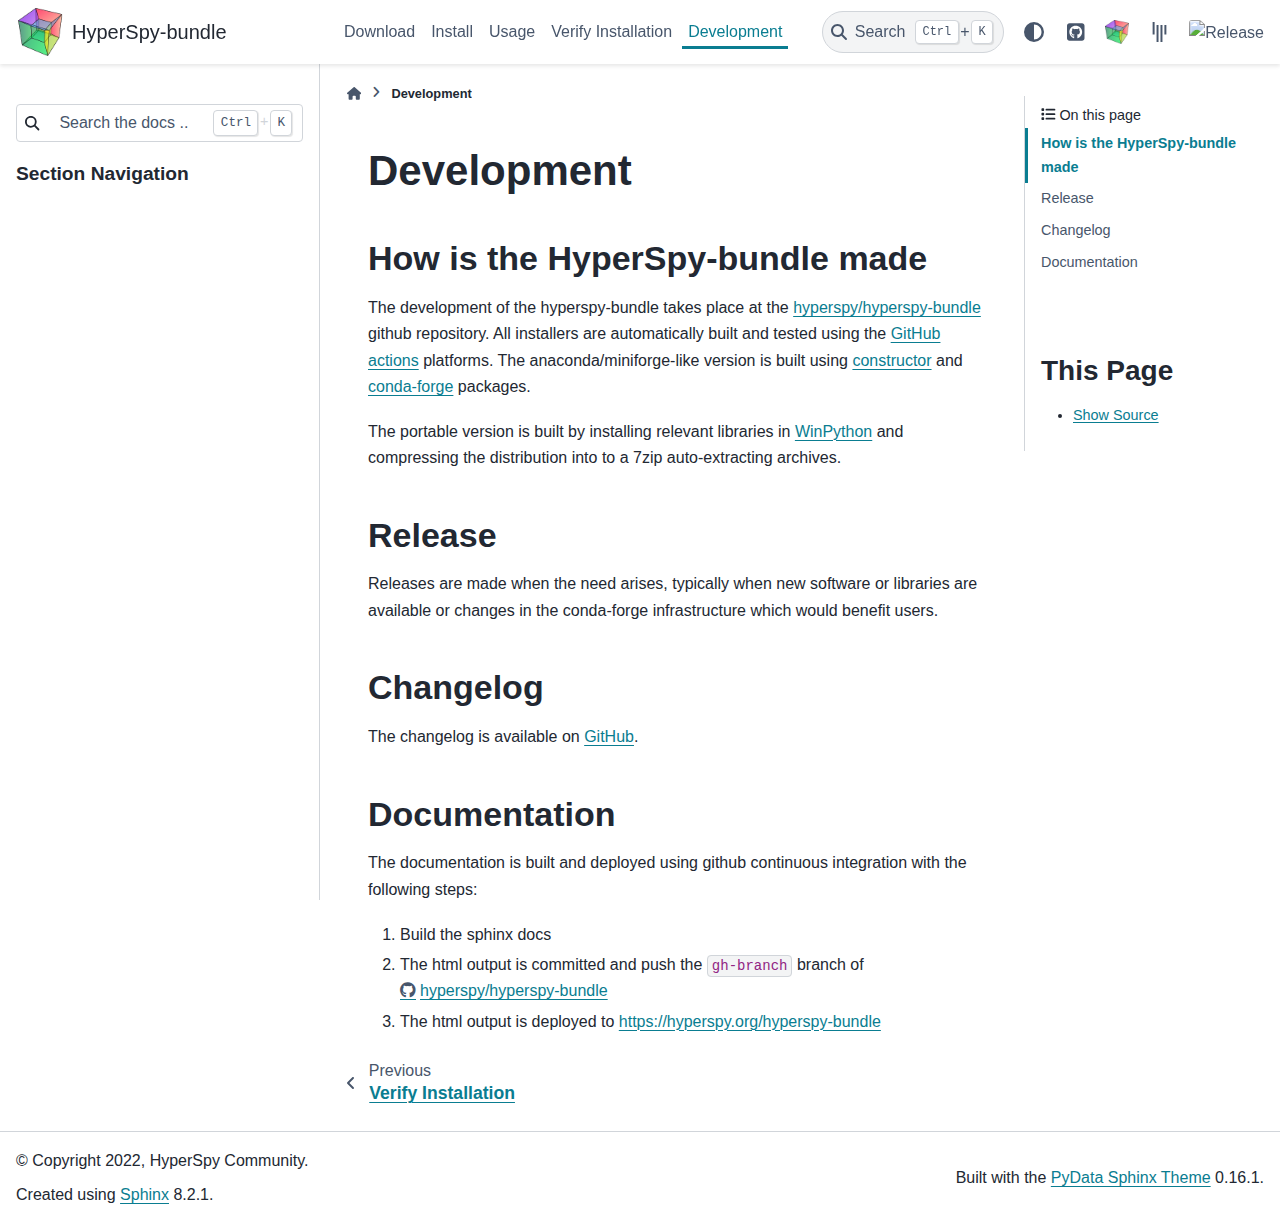
==== commit d924506c: "Update docs build" ====
--- a/contribute.html
+++ b/contribute.html
@@ -605,7 +605,7 @@
         <div class="footer-item">
 
   <p class="sphinx-version">
-    Created using <a href="https://www.sphinx-doc.org/">Sphinx</a> 8.1.3.
+    Created using <a href="https://www.sphinx-doc.org/">Sphinx</a> 8.2.1.
     <br/>
   </p>
 </div>
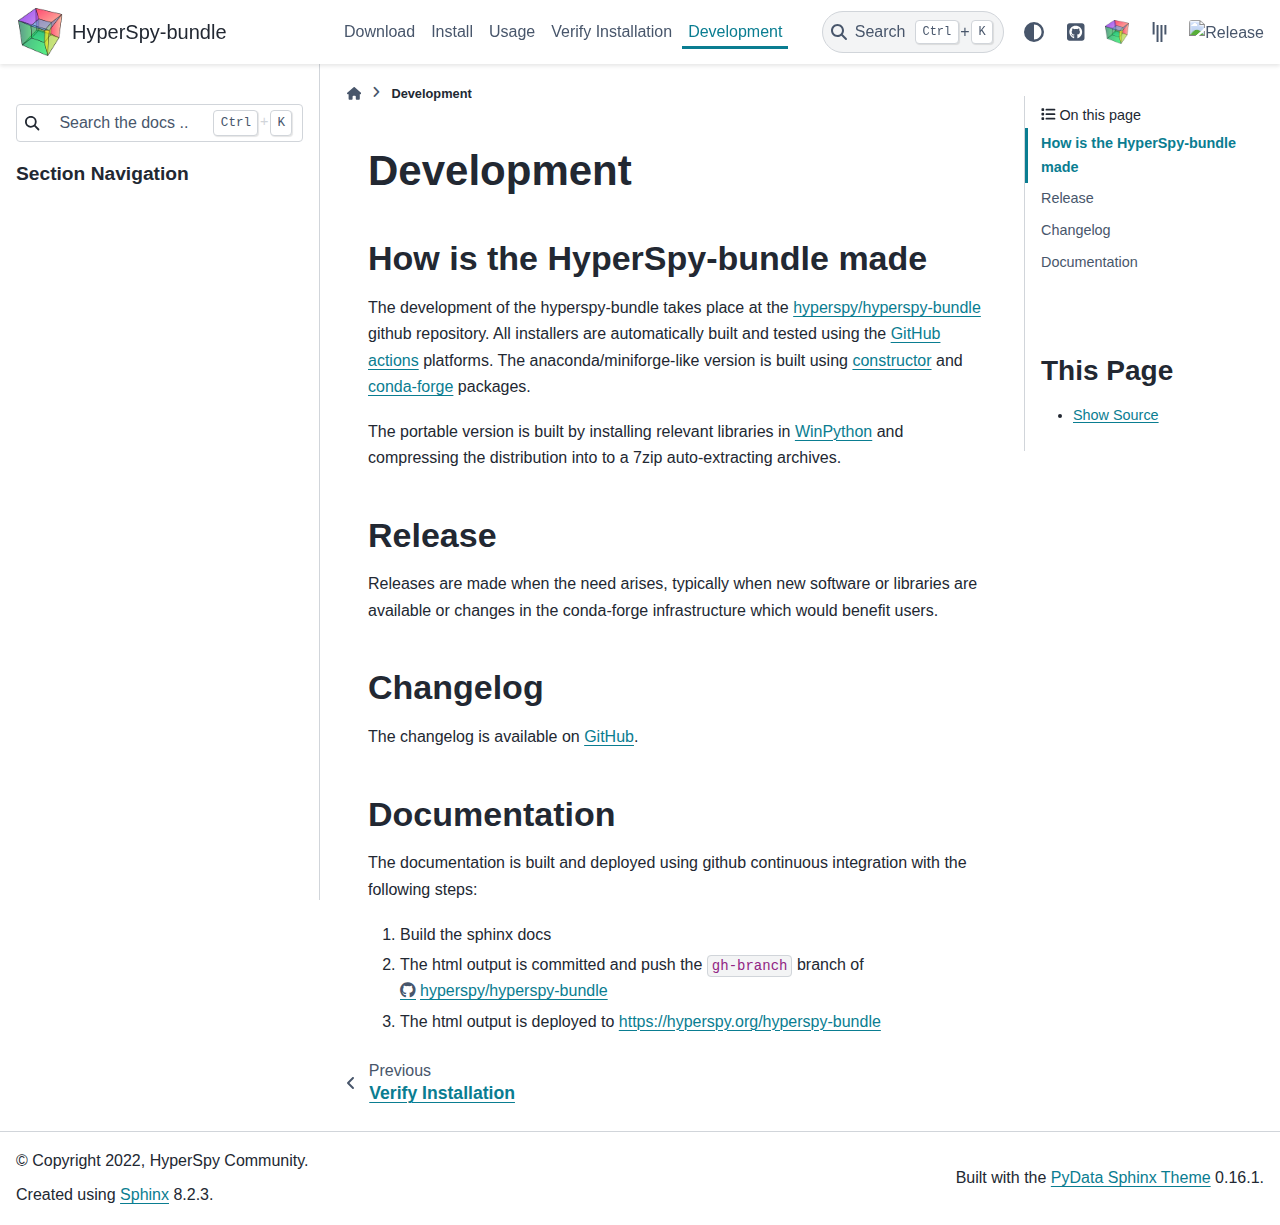
==== commit d6b01b97: "Update docs build" ====
--- a/contribute.html
+++ b/contribute.html
@@ -605,7 +605,7 @@
         <div class="footer-item">
 
   <p class="sphinx-version">
-    Created using <a href="https://www.sphinx-doc.org/">Sphinx</a> 8.2.1.
+    Created using <a href="https://www.sphinx-doc.org/">Sphinx</a> 8.2.3.
     <br/>
   </p>
 </div>
